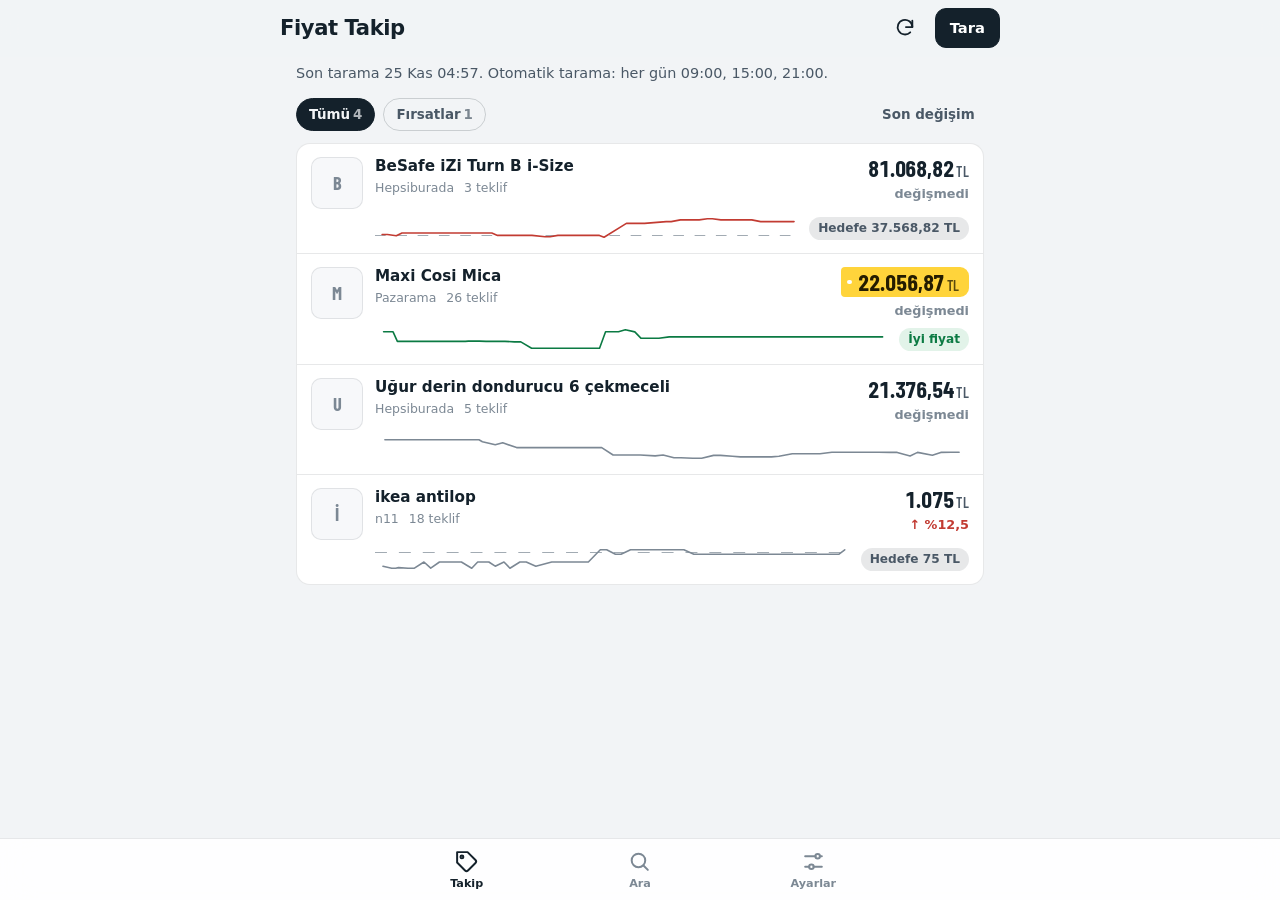
==== docs/index.html @ fa0ab7fb "Fiyat taramasi: 2026-11-25 01:57 UTC [skip ci]" ====
<!DOCTYPE html>
<html lang="tr">
<head>
<meta charset="utf-8">
<meta name="viewport" content="width=device-width, initial-scale=1, viewport-fit=cover">
<title>Fiyat Takip</title>
<meta name="description" content="Türk pazaryerlerinde fiyat arama ve takip">
<meta name="ft-generated" content="1795571874">
<meta name="theme-color" content="#f2f4f6" media="(prefers-color-scheme: light)">
<meta name="theme-color" content="#0e1418" media="(prefers-color-scheme: dark)">
<link rel="manifest" href="manifest.webmanifest">
<meta name="mobile-web-app-capable" content="yes">
<meta name="apple-mobile-web-app-capable" content="yes">
<meta name="apple-mobile-web-app-status-bar-style" content="default">
<meta name="apple-mobile-web-app-title" content="Fiyat Takip">
<link rel="apple-touch-icon" href="icons/apple-touch-icon.png">
<link rel="icon" href="icons/icon-192.png" sizes="192x192" type="image/png">
<link rel="preconnect" href="https://fonts.googleapis.com">
<link rel="preconnect" href="https://fonts.gstatic.com" crossorigin>
<link rel="stylesheet" href="https://fonts.googleapis.com/css2?family=Barlow+Condensed:wght@500;600;700&display=swap">
<link rel="stylesheet" href="app.css?v=9c6729d3e1">
</head>
<body>
<div id="app" class="app" aria-live="polite">
  <noscript><p class="noscript">Bu uygulama JavaScript gerektirir.</p></noscript>
</div>
<script id="ft-data" type="application/json">{"version":2,"generated_at":1795571874,"repo":"kaan2635/fiyat-takip","schedule":"Her gün 09:00, 15:00, 21:00","settings":{"drop_alert_percent":5.0,"default_sites":["trendyol","hepsiburada","amazon","n11","pazarama","teknosa","mediamarkt"]},"sources":[{"id":"trendyol","label":"Trendyol","default":true},{"id":"hepsiburada","label":"Hepsiburada","default":true},{"id":"amazon","label":"Amazon","default":true},{"id":"n11","label":"n11","default":true},{"id":"pazarama","label":"Pazarama","default":true},{"id":"teknosa","label":"Teknosa","default":true},{"id":"mediamarkt","label":"MediaMarkt","default":true}],"products":[{"id":"besafe-izi-turn-b-i-size","name":"BeSafe iZi Turn B i-Size","kind":"search","query":"BeSafe iZi Turn B i-Size","url":"","enabled":true,"mode":"http","target":43500.0,"rules":{"sites":[],"exclude":[],"must_include":[],"min_price":20000.0,"max_price":null,"include_listings":[],"exclude_listings":[]},"added_at":"","status":"ok","note":"3 teklif | BeSafe Besafe Izi Turn B I-Size Oto Koltuğu 0-18 kg Anthracite Mesh","scanned_at":1795571853,"price":81068.82,"price_is_stale":false,"currency":"TRY","in_stock":true,"best":{"site":"hepsiburada.com","url":"https://www.hepsiburada.com/besafe-izi-turn-b-i-size-oto-koltugu-0-18-kg-anthracite-mesh-pm-HBC0000R3KMEB","title":"BeSafe Besafe Izi Turn B I-Size Oto Koltuğu 0-18 kg Anthracite Mesh","key":"hepsiburada:HBC0000R3KMEB"},"image":"https://productimages.hepsiburada.net/s/777/222-222/110003217545128.jpg","stats":{"current":81068.82,"previous":81068.82,"lowest":38647.58,"highest":88698.75,"lowest_at":1794351308,"change_percent":0.0,"points":157,"first_seen":1790109015,"is_lowest_ever":false},"deal":{"level":"high","position":0.848,"low":38647.58,"high":88698.75,"average":50799.37,"vs_average_percent":59.6,"window_days":90},"history":[[1790109015,43500.0],[1790109784,43500.0],[1790113809,43500.0],[1790114370,43500.0],[1790116793,43424.25],[1790154017,43424.25],[1790160956,43424.25],[1790180173,43424.25],[1790197907,43424.25],[1790248501,43424.25],[1790267914,43424.25],[1790284458,43424.25],[1790335218,43424.25],[1790354653,43424.25],[1790370681,43424.25],[1790420196,43424.25],[1790438171,43424.25],[1790455429,43424.25],[1790508831,43424.25],[1790526754,43424.25],[1790542808,43424.25],[1790600826,43424.25],[1790636398,43424.25],[1790684227,43424.25],[1790719088,43424.25],[1790769758,43424.25],[1790782348,43424.25],[1790782405,43424.25],[1790782451,43424.25],[1790782655,43424.25],[1790786706,43424.25],[1790805412,43424.25],[1790858130,43500.0],[1790893499,43500.0],[1790942424,43500.0],[1790972264,45999.0],[1790972611,45999.0],[1790978056,43500.0],[1791025997,43500.0],[1791042625,43500.0],[1791060049,43500.0],[1791114784,45999.0],[1791131565,43500.0],[1791147408,43500.0],[1791208167,43500.0],[1791244148,43500.0],[1791291231,43500.0],[1791325514,43500.0],[1791377275,43500.0],[1791413408,43500.0],[1791464205,43500.0],[1791500451,43500.0],[1791549769,43500.0],[1791565821,43500.0],[1791584508,43500.0],[1791633697,43500.0],[1791666924,43500.0],[1791720873,43500.0],[1791754524,45999.0],[1791815890,45999.0],[1791850452,45999.0],[1791898955,45999.0],[1791930137,45999.0],[1791976863,45999.0],[1791996135,45999.0],[1792012851,45999.0],[1792061924,45999.0],[1792076819,45999.0],[1792081638,45999.0],[1792098037,45999.0],[1792147917,45999.0],[1792167163,45999.0],[1792182940,45999.0],[1792232143,45999.0],[1792249571,45999.0],[1792264849,45999.0],[1792268068,45999.0],[1792319483,45999.0],[1792337381,45999.0],[1792354340,45999.0],[1792412524,45999.0],[1792447457,45999.0],[1792494105,45999.0],[1792513673,45999.0],[1792531199,45999.0],[1792581520,45999.0],[1792601101,45999.0],[1792617623,45999.0],[1792667846,45999.0],[1792687524,45999.0],[1792703783,45999.0],[1792753715,45999.0],[1792773371,45999.0],[1792789504,45999.0],[1792837542,45999.0],[1792855842,45999.0],[1792873322,45999.0],[1792925573,45999.0],[1792942837,45999.0],[1792960104,45999.0],[1793017429,42499.15],[1793053326,49999.0],[1793101384,49999.0],[1793122547,49999.0],[1793138023,49999.0],[1793189721,49999.0],[1793225822,49999.0],[1793276726,49999.0],[1793313007,49999.0],[1793362628,49999.0],[1793397542,49999.0],[1793447313,49999.0],[1793465723,49999.0],[1793480777,49999.0],[1793537247,49999.0],[1793569559,49999.0],[1793631401,49999.0],[1793666323,43424.25],[1793713467,43424.25],[1793746692,43424.25],[1793800392,43424.25],[1793834275,43424.25],[1793887715,43424.25],[1793973046,39999.0],[1794005198,39999.0],[1794054924,43424.25],[1794087072,43424.25],[1794142348,43424.25],[1794174350,43424.25],[1794237948,43424.25],[1794273314,43424.25],[1794320862,43424.25],[1794351308,38647.58],[1794494694,76300.06],[1794525369,76300.06],[1794578527,76300.06],[1794611938,76300.06],[1794749631,81068.75],[1794781996,81068.75],[1794841243,85837.5],[1794879634,85837.5],[1794929806,85837.5],[1794962339,85837.5],[1795014848,88698.75],[1795046241,88698.75],[1795101719,85837.57],[1795134061,85837.57],[1795186738,85837.57],[1795218263,85837.57],[1795270823,85837.57],[1795301448,85837.57],[1795356686,81068.82],[1795389535,81068.82],[1795455183,81068.82],[1795492335,81068.82],[1795539856,81068.82],[1795571853,81068.82]],"offers":[{"site":"hepsiburada.com","title":"BeSafe Besafe Izi Turn B I-Size Oto Koltuğu 0-18 kg Anthracite Mesh","price":81068.82,"url":"https://www.hepsiburada.com/besafe-izi-turn-b-i-size-oto-koltugu-0-18-kg-anthracite-mesh-pm-HBC0000R3KMEB","image":"https://productimages.hepsiburada.net/s/777/222-222/110003217545128.jpg","key":"hepsiburada:HBC0000R3KMEB"},{"site":"hepsiburada.com","title":"BeSafe Besafe Izı Turn B I-Size Oto Koltuğu 0-18 kg Metalic Melange","price":81068.82,"url":"https://www.hepsiburada.com/besafe-izi-turn-b-i-size-oto-koltugu-0-18-kg-metalic-melange-pm-HBC0000R3L9R3","image":"https://productimages.hepsiburada.net/s/777/222-222/110003217584703.jpg","key":"hepsiburada:HBC0000R3L9R3"},{"site":"n11.com","title":"Besafe İzı Turn B I-size Oto Koltuğu 0-18 Kg Metalic Melange","price":88698.75,"url":"https://www.n11.com/urun/besafe-izi-turn-b-i-size-oto-koltugu-0-18-kg-metalic-melange-152652534","image":"https://n11scdn.akamaized.net/a1/640/12/58/83/32/IMG-3443796237776997911.jpg","key":"n11:152652534"}],"rejected":[],"warnings":[],"per_site":{"trendyol":{"ok":true,"found":6,"kept":0},"hepsiburada":{"ok":true,"found":2,"kept":2},"amazon":{"ok":true,"found":5,"kept":0},"n11":{"ok":true,"found":1,"kept":1},"pazarama":{"ok":true,"found":20,"kept":0},"teknosa":{"ok":true,"found":20,"kept":0},"mediamarkt":{"ok":true,"found":12,"kept":0}}},{"id":"maxi-cosi-mica","name":"Maxi Cosi Mica","kind":"search","query":"Maxi Cosi Mica","url":"","enabled":true,"mode":"http","target":null,"rules":{"sites":[],"exclude":[],"must_include":[],"min_price":null,"max_price":null,"include_listings":[],"exclude_listings":["n11:66354387"]},"added_at":"","status":"ok","note":"26 teklif | Maxi-Cosi Mica 360 Pro I-Size SlideTech Kızaklı İsofix'li Dönebilir Yatabilir 0-18 Kg Bebek Oto Koltuğu Authentic Graphite","scanned_at":1795571860,"price":22056.87,"price_is_stale":false,"currency":"TRY","in_stock":true,"best":{"site":"pazarama.com","url":"https://www.pazarama.com/maxi-cosi-mica-360-pro-i-size-slidetech-kizakli-isofixli-donebilir-yatabilir-0-18-kg-bebek-oto-koltugu-authentic-graphite-p-8712930187189","title":"Maxi-Cosi Mica 360 Pro I-Size SlideTech Kızaklı İsofix'li Dönebilir Yatabilir 0-18 Kg Bebek Oto Koltuğu Authentic Graphite","key":"pazarama:8712930187189"},"image":"https://img.pzrmcdn.com/mnresize/452/448/asset/8712930187189/images/maxicosimica360proisizeslidetechkzaklsofixlidnebiliryatabilir018kgbebekotokoltuuauthenticgraphite-1.jpg","stats":{"current":22056.87,"previous":22056.87,"lowest":19999.0,"highest":50302.98,"lowest_at":1793800398,"change_percent":0.0,"points":126,"first_seen":1790972634,"is_lowest_ever":false},"deal":{"level":"good","position":0.068,"low":19999.0,"high":50302.98,"average":24156.4,"vs_average_percent":-8.7,"window_days":90},"history":[[1790972634,27679.2],[1790978061,27679.2],[1791026004,27679.2],[1791042630,27679.2],[1791060054,27679.2],[1791114803,27679.2],[1791131572,27679.2],[1791147413,27679.2],[1791208172,27679.2],[1791244153,27679.2],[1791291236,27679.2],[1791325519,27679.2],[1791377280,27679.2],[1791413412,27679.2],[1791464209,27679.2],[1791500457,27679.2],[1791549775,27679.2],[1791565825,27679.2],[1791584512,27679.2],[1791633701,27679.2],[1791666930,27679.2],[1791720878,27679.2],[1791754530,27679.2],[1791815894,25949.25],[1791850458,25949.25],[1791898960,25949.25],[1791930142,25949.25],[1791976868,25949.25],[1791996140,25949.25],[1792012856,25949.25],[1792061930,25949.25],[1792076832,24719.0],[1792079078,24719.0],[1792081645,24719.0],[1792098042,24719.0],[1792147924,24719.0],[1792167170,24719.0],[1792182947,24719.0],[1792232152,24719.0],[1792249578,24719.0],[1792268075,24719.0],[1792319494,24719.0],[1792337388,24719.0],[1792354347,24719.0],[1792412531,24719.0],[1792447468,24719.0],[1792494116,24719.0],[1792513685,24719.0],[1792531206,24719.0],[1792581527,24719.0],[1792601112,24719.0],[1792617634,24719.0],[1792667858,24719.0],[1792687532,24719.0],[1792703790,24899.0],[1792753721,24899.0],[1792773383,24899.0],[1792789513,25499.0],[1792837554,25499.0],[1792855848,27679.2],[1792873329,27679.2],[1792925581,27679.2],[1792942848,27679.2],[1792960111,50302.98],[1793006216,22990.0],[1793017434,22990.0],[1793053333,22990.0],[1793101391,22990.0],[1793122554,21243.0],[1793138033,21243.0],[1793189727,21243.0],[1793225829,21243.0],[1793276733,21243.0],[1793313014,21243.0],[1793362635,21243.0],[1793397549,21243.0],[1793447322,21243.0],[1793465730,21243.0],[1793480783,21300.0],[1793537259,21300.0],[1793569566,21243.0],[1793631407,21243.0],[1793666334,21243.0],[1793713474,21150.0],[1793746699,21150.0],[1793800398,19999.0],[1793834282,19999.0],[1793887721,19999.0],[1793973053,19999.0],[1794005205,19999.0],[1794054934,19999.0],[1794087080,19999.0],[1794142355,19999.0],[1794174358,22990.0],[1794237955,22990.0],[1794273324,23354.33],[1794320870,22985.0],[1794351319,21835.75],[1794404489,21797.37],[1794442139,21797.37],[1794494705,22056.87],[1794525376,22056.87],[1794578539,22056.87],[1794611944,22056.87],[1794661502,22056.87],[1794693737,22056.87],[1794749639,22056.87],[1794782003,22056.87],[1794841250,22056.87],[1794879641,22056.87],[1794929813,22056.87],[1794962349,22056.87],[1795014854,22056.87],[1795046248,22056.87],[1795101726,22056.87],[1795134068,22056.87],[1795186745,22056.87],[1795218273,22056.87],[1795270835,22056.87],[1795301454,22056.87],[1795356693,22056.87],[1795389542,22056.87],[1795455194,22056.87],[1795492347,22056.87],[1795539862,22056.87],[1795571860,22056.87]],"offers":[{"site":"pazarama.com","title":"Maxi-Cosi Mica 360 Pro I-Size SlideTech Kızaklı İsofix'li Dönebilir Yatabilir 0-18 Kg Bebek Oto Koltuğu Authentic Graphite","price":22056.87,"url":"https://www.pazarama.com/maxi-cosi-mica-360-pro-i-size-slidetech-kizakli-isofixli-donebilir-yatabilir-0-18-kg-bebek-oto-koltugu-authentic-graphite-p-8712930187189","image":"https://img.pzrmcdn.com/mnresize/452/448/asset/8712930187189/images/maxicosimica360proisizeslidetechkzaklsofixlidnebiliryatabilir018kgbebekotokoltuuauthenticgraphite-1.jpg","key":"pazarama:8712930187189"},{"site":"hepsiburada.com","title":"Maxi-Cosi MaxiCosi Mica 360 Pro İSize Dünyanın İlk Kızaklı, Araç Dışına Çıkabilen İsofix'Li 360 Dönebilir Yatabilir 018 Kg Bebek Oto Koltuğu Authentic Graphite","price":23354.33,"url":"https://www.hepsiburada.com/maxicosi-mica-360-pro-isize-dunyanin-ilk-kizakli-arac-disina-cikabilen-isofix-li-360-donebilir-yatabilir-018-kg-bebek-oto-koltugu-authentic-graphite-p-HBCV00005TB8VU","image":"https://productimages.hepsiburada.net/s/777/222-222/110001209426891.jpg","key":"hepsiburada:HBCV00005TB8VU"},{"site":"trendyol.com","title":"MAXİ-COSİ Maxi-cosi Mica 360 Pro I-size Slidetech Kızaklı Isofix'li Dönebilir Yatabilir 0-18 Kg Oto Koltuğu","price":24990.0,"url":"https://www.trendyol.com/maxi-cosi/maxi-cosi-mica-360-pro-i-size-slidetech-kizakli-isofix-li-donebilir-yatabilir-0-18-kg-oto-koltugu-p-808307874?boutiqueId=61&merchantId=109213","image":"https://cdn.dsmcdn.com/mnresize/400/-/ty1731/prod/QC_ENRICHMENT/20250821/12/04c29eb3-c668-30f8-858b-161b4da6c957/1_org_zoom.jpg","key":"trendyol:808307874"},{"site":"trendyol.com","title":"MAXİ-COSİ Maxi-cosi Mica 360 Pro Adac'lı Slidetech Kızaklı Isofix'li Dönebilir 0-18 Kg Oto Koltuğu Black","price":24990.0,"url":"https://www.trendyol.com/maxi-cosi/maxi-cosi-mica-360-pro-adac-li-slidetech-kizakli-isofix-li-donebilir-0-18-kg-oto-koltugu-black-p-811428041?boutiqueId=61&merchantId=109213","image":"https://cdn.dsmcdn.com/mnresize/400/-/ty1763/prod/QC_ENRICHMENT/20250923/11/520a2f11-b945-3113-8e8f-8aaf0a9cec7f/1_org_zoom.jpg","key":"trendyol:811428041"},{"site":"trendyol.com","title":"MAXİ-COSİ Mica Slide Pro i-Size 27 cm Araç Dışına Çıkabilen 360 Dönebilir 0-18 kg Bebek Oto Koltuğu Authentic Black","price":24990.0,"url":"https://www.trendyol.com/maxi-cosi/mica-slide-pro-i-size-27-cm-arac-disina-cikabilen-360-donebilir-0-18-kg-bebek-oto-koltugu-authentic-black-p-1216616536?boutiqueId=61&merchantId=109213","image":"https://cdn.dsmcdn.com/mnresize/400/-/ty1979/prod/QC_PREP/20261015/16/e4829c6c-f622-34fb-9c8e-f387e09ae0a9/1_org_zoom.jpg","key":"trendyol:1216616536"},{"site":"trendyol.com","title":"MAXİ-COSİ Mica Slide Pro i-Size 27 cm Araç Dışına Çıkabilen 360 Dönebilir 0-18 kg Bebek Oto Koltuğu Authentic Truffle","price":24990.0,"url":"https://www.trendyol.com/maxi-cosi/mica-slide-pro-i-size-27-cm-arac-disina-cikabilen-360-donebilir-0-18-kg-bebek-oto-koltugu-authentic-truffle-p-1216597640?boutiqueId=61&merchantId=109213","image":"https://cdn.dsmcdn.com/mnresize/400/-/ty1977/prod/QC_PREP/20261015/16/027b09a5-cccb-3ec3-a817-16ecb1b90efe/1_org_zoom.jpg","key":"trendyol:1216597640"},{"site":"trendyol.com","title":"MAXİ-COSİ Mica Slide Pro i-Size 27 cm Araç Dışına Çıkabilen 360 Dönebilir 0-18 kg Bebek Oto Koltuğu Authentic Green","price":24990.0,"url":"https://www.trendyol.com/maxi-cosi/mica-slide-pro-i-size-27-cm-arac-disina-cikabilen-360-donebilir-0-18-kg-bebek-oto-koltugu-authentic-green-p-1216622965?boutiqueId=61&merchantId=109213","image":"https://cdn.dsmcdn.com/mnresize/400/-/ty1979/prod/QC_PREP/20261015/16/38c247c3-4e02-320d-bfbc-06fb854afcb8/1_org_zoom.jpg","key":"trendyol:1216622965"},{"site":"hepsiburada.com","title":"Maxi-Cosi Mica Slide Pro i-Size 27 cm Araç Dışına Çıkabilen 360 Dönebilir 0-18 kg Bebek Oto Koltuğu Authentic Truffle","price":24990.0,"url":"https://www.hepsiburada.com/maxi-cosi-mica-slide-pro-i-size-27-cm-arac-disina-cikabilen-360-donebilir-0-18-kg-bebek-oto-koltugu-authentic-truffle-p-HBCV0000MVDKY5","image":"https://productimages.hepsiburada.net/s/777/222-222/110002708658078.jpg","key":"hepsiburada:HBCV0000MVDKY5"},{"site":"amazon.com.tr","title":"Maxi-Cosi Mica 360 Pro I-Size SlideTech Kızaklı İsofix'li Dönebilir Yatabilir 0-18 Kg Bebek Oto Koltuğu Authentic","price":24990.0,"url":"https://www.amazon.com.tr/dp/B0CTKMPJXP","image":"https://m.media-amazon.com/images/I/51mEGOt4S+L._AC_UL320_.jpg","key":"amazon:B0CTKMPJXP"},{"site":"n11.com","title":"Maxi Cosi MaxiCosi Mica 360 Pro İSize Dünyanın İlk Kızaklı, Araç Dışına Çıkabilen Adac'Lı İsofix'Li 360 Dönebilir Yatabilir 018 Kg Bebek Oto Koltuğu Authentic Black","price":24990.0,"url":"https://www.n11.com/urun/maxicosi-mica-360-pro-isize-dunyanin-ilk-kizakli-arac-disina-cikabilen-adacli-isofixli-360-donebilir-yatabilir-018-kg-bebek-oto-koltugu-authentic-black-110867382","image":"https://n11scdn.akamaized.net/a1/640/10/81/27/70/IMG-8850500626463178916.jpg","key":"n11:110867382"},{"site":"n11.com","title":"Maxi-cosi Mica Slide Pro İ-size Dünyanın İlk Kızaklı, Araç Dışına Çıkabilen İsofix'li 360 Dönebilir Yatabilir 0-18 Kg Bebek Oto Koltuğu Authentic Black","price":24990.0,"url":"https://www.n11.com/urun/maxi-cosi-mica-slide-pro-i-size-dunyanin-ilk-kizakli-arac-disina-cikabilen-isofixli-360-donebilir-yatabilir-0-18-kg-bebek-oto-koltugu-authentic-black-144578601","image":"https://n11scdn.akamaized.net/a1/640/01/38/89/99/IMG-2550675669460407814.jpg","key":"n11:144578601"},{"site":"n11.com","title":"Maxi-cosi Mica Slide Pro İ-size Dünyanın İlk Kızaklı, Araç Dışına Çıkabilen İsofix'li 360 Dönebilir Yatabilir 0-18 Kg Bebek Oto Koltuğu Authentic Truffle","price":24990.0,"url":"https://www.n11.com/urun/maxi-cosi-mica-slide-pro-i-size-dunyanin-ilk-kizakli-arac-disina-cikabilen-isofixli-360-donebilir-yatabilir-0-18-kg-bebek-oto-koltugu-authentic-truffle-144576412","image":"https://n11scdn.akamaized.net/a1/640/01/39/89/10/IMG-7601441892169188614.jpg","key":"n11:144576412"},{"site":"n11.com","title":"Maxi-cosi Mica Slide Pro İ-size Dünyanın İlk Kızaklı, Araç Dışına Çıkabilen İsofix'li 360 Dönebilir Yatabilir 0-18 Kg Bebek Oto Koltuğu Authentic Green","price":24990.0,"url":"https://www.n11.com/urun/maxi-cosi-mica-slide-pro-i-size-dunyanin-ilk-kizakli-arac-disina-cikabilen-isofixli-360-donebilir-yatabilir-0-18-kg-bebek-oto-koltugu-authentic-green-144585356","image":"https://n11scdn.akamaized.net/a1/640/05/10/52/29/IMG-2286287813444797147.jpg","key":"n11:144585356"},{"site":"pazarama.com","title":"Maxi-Cosi Mica Slide Pro i-Size Dünyanın İlk Kızaklı, Araç Dışına Çıkabilen İsofix'li 360 Dönebilir Yatabilir 0-18 kg Bebek Oto Koltuğu Authentic Black","price":24990.0,"url":"https://www.pazarama.com/maxi-cosi-mica-slide-pro-oto-koltugu-siyah-0-18kg-isofix-8720291001679-p-8720291001679","image":"https://img.pzrmcdn.com/mnresize/452/448/asset/8720291001679/images/maxicosimicaslideproisizednyannlkkzaklaradnakabilensofixli360dnebiliryatabilir018kgbebekotokoltuuauthenticblack-195dce4e3-1f59-42a7-b98d-369371661d3c.png","key":"pazarama:8720291001679"},{"site":"pazarama.com","title":"Maxi-Cosi Mica Slide Pro i-Size Dünyanın İlk Kızaklı, Araç Dışına Çıkabilen İsofix'li 360 Dönebilir Yatabilir 0-18 kg Bebek Oto Koltuğu Authentic Truffle","price":24990.0,"url":"https://www.pazarama.com/maxi-cosi-mica-slide-pro-oto-koltugu-bej-0-18kg-isofix-8720291001686-p-8720291001686","image":"https://img.pzrmcdn.com/mnresize/452/448/asset/8720291001686/images/maxicosimicaslideproisizednyannlkkzaklaradnakabilensofixli360dnebiliryatabilir018kgbebekotokoltuuauthentictruffle-153e7730b-1aba-40d8-b244-0c557f5d392d.png","key":"pazarama:8720291001686"},{"site":"pazarama.com","title":"Maxi-Cosi Mica Slide Pro i-Size Dünyanın İlk Kızaklı, Araç Dışına Çıkabilen İsofix'li 360 Dönebilir Yatabilir 0-18 kg Bebek Oto Koltuğu Authentic Green","price":24990.0,"url":"https://www.pazarama.com/maxi-cosi-mica-slide-pro-oto-koltugu-yesil-0-18kg-isofix-8720291001709-p-8720291001709","image":"https://img.pzrmcdn.com/mnresize/452/448/asset/8720291001709/images/maxicosimicaslideproisizednyannlkkzaklaradnakabilensofixli360dnebiliryatabilir018kgbebekotokoltuuauthenticgreen-1e55b94b2-a50a-4668-820e-3a7729694c6c.png","key":"pazarama:8720291001709"},{"site":"pazarama.com","title":"Maxi-Cosi Mica 360 Pro İ-Size Slidetech Kızaklı İ̇Sofix'Li Dönebilir Yatabilir 0-18 Kg Bebek Oto Koltuğu Authentic Black","price":24990.01,"url":"https://www.pazarama.com/maxi-cosi-mica-360-pro-i-size-slidetech-kizakli-isofixli-donebilir-yatabilir-0-18-kg-bebek-oto-koltugu-authentic-black-p-8712930187172","image":"https://img.pzrmcdn.com/mnresize/452/448/asset/8712930187172/images/maxicosimica360proisizeslidetechkzaklsofixlidnebiliryatabilir018kgbebekotokoltuuauthenticblack-1.jpg","key":"pazarama:8712930187172"},{"site":"hepsiburada.com","title":"Maxi-Cosi Mica 360 Pro 0-18 kg Black - Bebeconfort Gaiafix 15-36 kg Stitch Oto Koltuğu Paketi","price":25990.0,"url":"https://www.hepsiburada.com/maxi-cosi-mica-360-pro-0-18-kg-black-bebeconfort-gaiafix-15-36-kg-stitch-oto-koltugu-paketi-p-HBCV0000NWTF30","image":"https://productimages.hepsiburada.net/s/777/222-222/110002853599596.jpg","key":"hepsiburada:HBCV0000NWTF30"},{"site":"n11.com","title":"Maxi-cosi Mica 360 Pro 0-18 Kg Black - Bebeconfort Gaiafix 15-36 Kg Spiderman Oto Koltuğu Paketi","price":25990.0,"url":"https://www.n11.com/urun/maxi-cosi-mica-360-pro-0-18-kg-black-bebeconfort-gaiafix-15-36-kg-spiderman-oto-koltugu-paketi-147098066","image":"https://n11scdn.akamaized.net/a1/640/07/63/90/11/IMG-1300440284128013128.jpg","key":"n11:147098066"},{"site":"n11.com","title":"Maxi-cosi Mica 360 Pro 0-18 Kg Black - Bebeconfort Gaiafix 15-36 Kg Black Oto Koltuğu Paketi","price":25990.0,"url":"https://www.n11.com/urun/maxi-cosi-mica-360-pro-0-18-kg-black-bebeconfort-gaiafix-15-36-kg-black-oto-koltugu-paketi-147311136","image":"https://n11scdn.akamaized.net/a1/640/01/70/00/05/IMG-4155625863192711511.jpg","key":"n11:147311136"},{"site":"n11.com","title":"Maxi-cosi Mica 360 Pro 0-18 Kg Grap - Bebeconfort Gaiafix 15-36 Kg Grap Oto Koltuğu Paketi","price":25990.0,"url":"https://www.n11.com/urun/maxi-cosi-mica-360-pro-0-18-kg-grap-bebeconfort-gaiafix-15-36-kg-grap-oto-koltugu-paketi-147313415","image":"https://n11scdn.akamaized.net/a1/640/01/98/88/83/IMG-6582041067418695350.jpg","key":"n11:147313415"},{"site":"n11.com","title":"Maxi-cosi Mica 360 Pro 0-18 Kg Black - Bebeconfort Gaiafix 15-36 Kg Stitch Oto Koltuğu Paketi","price":25990.0,"url":"https://www.n11.com/urun/maxi-cosi-mica-360-pro-0-18-kg-black-bebeconfort-gaiafix-15-36-kg-stitch-oto-koltugu-paketi-147088152","image":"https://n11scdn.akamaized.net/a1/640/15/91/60/80/IMG-3188672110038052537.jpg","key":"n11:147088152"},{"site":"pazarama.com","title":"Maxi-Cosi Mica 360 Pro 0-18 kg Grap - Bebeconfort GaiaFix 15-36 kg Grap Oto Koltuğu Paketi","price":25990.0,"url":"https://www.pazarama.com/maxi-cosi-mica-360-pro-bebeconfort-gaiafix-oto-koltugu-gri-8685338915213-p-8685338915213","image":"https://img.pzrmcdn.com/mnresize/452/448/asset/8685338915213/images/maxicosimica360pro018kggrapbebeconfortgaiafix1536kggrapotokoltuupaketi-1dd918815-ae67-412b-b002-93dea572df3b.jpg","key":"pazarama:8685338915213"},{"site":"pazarama.com","title":"Maxi-Cosi Mica 360 Pro 0-18 kg Black - Bebeconfort GaiaFix 15-36 kg Stitch Oto Koltuğu Paketi","price":25990.0,"url":"https://www.pazarama.com/maxi-cosi-mica-360-pro-bebeconfort-gaiafix-oto-koltugu-seti-8685338915169-p-8685338915169","image":"https://img.pzrmcdn.com/mnresize/452/448/asset/8685338915169/images/maxicosimica360pro018kgblackbebeconfortgaiafix1536kgstitchotokoltuupaketi-18b8839a6-c7b9-4258-9cfe-1310bcf99e56.jpg","key":"pazarama:8685338915169"},{"site":"pazarama.com","title":"Maxi-Cosi Mica 360 Pro 0-18 kg Black - Bebeconfort GaiaFix 15-36 kg Black Oto Koltuğu Paketi","price":25990.0,"url":"https://www.pazarama.com/maxi-cosi-mica-360-pro-ve-bebeconfort-gaiafix-oto-koltugu-seti-siyah-8685338915206-p-8685338915206","image":"https://img.pzrmcdn.com/mnresize/452/448/asset/8685338915206/images/maxicosimica360pro018kgblackbebeconfortgaiafix1536kgblackotokoltuupaketi-187f9c633-4588-49b0-a736-83863f68db62.jpg","key":"pazarama:8685338915206"},{"site":"pazarama.com","title":"Maxi-Cosi Mica 360 Pro 0-18 kg Black - Bebeconfort GaiaFix 15-36 kg Spiderman Oto Koltuğu Paketi","price":25990.0,"url":"https://www.pazarama.com/maxi-cosi-mica-360-pro-0-18-kg-black-bebeconfort-gaiafix-15-36-kg-spiderman-oto-koltugu-paketi-p-8685338915183","image":"https://img.pzrmcdn.com/mnresize/452/448/asset/8685338915183/images/maxicosimica360pro018kgblackbebeconfortgaiafix1536kgspidermanotokoltuupaketi-15d3fad33-ca17-44cb-93df-ff3ef9056869.jpg","key":"pazarama:8685338915183"}],"rejected":[{"site":"n11.com","title":"Maxi Cosi MaxiCosi Mica 360 Pro İSize Dünyanın İlk Kızaklı, Araç Dışına Çıkabilen İsofix'Li 360 Dönebilir Yatabilir 018 Kg Bebek Oto Koltuğu Authentic Graphite","price":24990.0,"url":"https://www.n11.com/urun/maxicosi-mica-360-pro-isize-dunyanin-ilk-kizakli-arac-disina-cikabilen-isofixli-360-donebilir-yatabilir-018-kg-bebek-oto-koltugu-authentic-graphite-66354387","currency":"TRY","image":"https://n11scdn.akamaized.net/a1/640/02/11/64/32/IMG-7164332642042844711.jpg","key":"n11:66354387","code":"user","reason":"bu ilani 'bu urun degil' diye isaretledin","near":true},{"site":"trendyol.com","title":"MAXİ-COSİ Ortopedik Yaylı Yatak Tek Kişilik Yatak Çift Kişilik Yatak Ve Bebek Yatakları","price":1362.52,"url":"https://www.trendyol.com/maxi-cosi/ortopedik-yayli-yatak-tek-kisilik-yatak-cift-kisilik-yatak-ve-bebek-yataklari-p-653429481?boutiqueId=61&merchantId=108851","currency":"TRY","image":"https://cdn.dsmcdn.com/mnresize/400/-/ty738/product/media/images/20230221/16/285800335/863929201/1/1_org_zoom.jpg","key":"trendyol:653429481","code":"tokens","reason":"baslik sorguyla ortusmuyor (2/3, eksik: mica)","near":true},{"site":"trendyol.com","title":"MAXİ-COSİ Oyun Parkı Yatağı Beşik Bebek Yatağı Çocuk Yatağı Oyun Alanı Yatağı Park Beşik Yatağı","price":1411.1,"url":"https://www.trendyol.com/maxi-cosi/oyun-parki-yatagi-besik-bebek-yatagi-cocuk-yatagi-oyun-alani-yatagi-park-besik-yatagi-p-1218084709?boutiqueId=61&merchantId=108851","currency":"TRY","image":"https://cdn.dsmcdn.com/mnresize/400/-/ty1981/prod/QC_PREP/20261017/11/f1cc0b60-d5d5-373e-ad37-9d693bf70714/1_org_zoom.jpg","key":"trendyol:1218084709","code":"tokens","reason":"baslik sorguyla ortusmuyor (2/3, eksik: mica)","near":true},{"site":"trendyol.com","title":"MAXİ-COSİ Şeffaf Bebek Arabası Yağmurluğu (Leona2, Soho, Lara2 ile uyumludur)","price":2124.3,"url":"https://www.trendyol.com/maxi-cosi/seffaf-bebek-arabasi-yagmurlugu-leona2-soho-lara2-ile-uyumludur-p-970448245?boutiqueId=61&merchantId=109213","currency":"TRY","image":"https://cdn.dsmcdn.com/mnresize/400/-/ty1722/prod/QC_PREP/20250812/12/dcdba14b-f7d9-3617-b3e9-1c1e303180f0/1_org_zoom.jpg","key":"trendyol:970448245","code":"tokens","reason":"baslik sorguyla ortusmuyor (2/3, eksik: mica)","near":true},{"site":"trendyol.com","title":"MAXİ-COSİ Maxi-Cosi Polar Astarlı Konforlu Ayak Örtüsü Twillic Graphite","price":3990.0,"url":"https://www.trendyol.com/maxi-cosi/maxi-cosi-polar-astarli-konforlu-ayak-ortusu-twillic-graphite-p-870824136?boutiqueId=61&merchantId=109213","currency":"TRY","image":"https://cdn.dsmcdn.com/mnresize/400/-/ty1595/prod/QC/20241030/14/efd503d8-351b-3a06-955f-18904662a3d1/1_org_zoom.jpg","key":"trendyol:870824136","code":"tokens","reason":"baslik sorguyla ortusmuyor (2/3, eksik: mica)","near":true},{"site":"trendyol.com","title":"MAXİ-COSİ Maxi-Cosi Polar Astarlı Konforlu Ayak Örtüsü Twillic Truffle","price":3990.0,"url":"https://www.trendyol.com/maxi-cosi/maxi-cosi-polar-astarli-konforlu-ayak-ortusu-twillic-truffle-p-922370106?boutiqueId=61&merchantId=109213","currency":"TRY","image":"https://cdn.dsmcdn.com/mnresize/400/-/ty1653/prod/QC/20250325/12/598ec0ee-76bc-320a-967d-9c40a4393e05/1_org_zoom.jpg","key":"trendyol:922370106","code":"tokens","reason":"baslik sorguyla ortusmuyor (2/3, eksik: mica)","near":true},{"site":"trendyol.com","title":"MAXİ-COSİ Lara2 Ultra Kompakt Otomatik Katlanan Kabin Boy Bebek Arabası Essential Graphite","price":9990.0,"url":"https://www.trendyol.com/maxi-cosi/lara2-ultra-kompakt-otomatik-katlanan-kabin-boy-bebek-arabasi-essential-graphite-p-299365998?boutiqueId=61&merchantId=109213","currency":"TRY","image":"https://cdn.dsmcdn.com/mnresize/400/-/ty1643/prod/QC/20250225/14/ceee0b20-1730-3e65-8a34-752f3fc52494/1_org_zoom.jpg","key":"trendyol:299365998","code":"tokens","reason":"baslik sorguyla ortusmuyor (2/3, eksik: mica)","near":true},{"site":"trendyol.com","title":"MAXİ-COSİ Dove Pro Cloudsoft Titreşimli Sezgisel Sallanan Ikonik Tasarım Ev Tipi Ana Kucağı Elegance Beige","price":9990.0,"url":"https://www.trendyol.com/maxi-cosi/dove-pro-cloudsoft-titresimli-sezgisel-sallanan-ikonik-tasarim-ev-tipi-ana-kucagi-elegance-beige-p-929719048?boutiqueId=61&merchantId=109213","currency":"TRY","image":"https://cdn.dsmcdn.com/mnresize/400/-/ty1669/prod/QC/20250424/17/3023a1b5-4fc7-3895-9b0e-7f2da9d43456/1_org_zoom.jpg","key":"trendyol:929719048","code":"tokens","reason":"baslik sorguyla ortusmuyor (2/3, eksik: mica)","near":true},{"site":"trendyol.com","title":"MAXİ-COSİ Maxi-cosi Lara2 Ultra Kompakt Otomatik Katlanan Kabin Boy Seyahat Sistem Olabilen Bebek Arabası Esse","price":9990.0,"url":"https://www.trendyol.com/maxi-cosi/maxi-cosi-lara2-ultra-kompakt-otomatik-katlanan-kabin-boy-seyahat-sistem-olabilen-bebek-arabasi-esse-p-292890141?boutiqueId=61&merchantId=109213","currency":"TRY","image":"https://cdn.dsmcdn.com/mnresize/400/-/ty1661/prod/QC/20250409/17/8ef889d0-8539-34c0-b740-58f1bb3f872c/1_org_zoom.jpg","key":"trendyol:292890141","code":"tokens","reason":"baslik sorguyla ortusmuyor (2/3, eksik: mica)","near":true},{"site":"amazon.com.tr","title":"Maxi-Cosi CabrioFix i-Size ADAC'lı Bebek Oto Koltuğu ve Ana Kucağı, Essential Black, 0-13 kg","price":9990.0,"url":"https://www.amazon.com.tr/dp/B09LVM4ZF5","currency":"TRY","image":"https://m.media-amazon.com/images/I/51bDztQ19UL._AC_UL320_.jpg","key":"amazon:B09LVM4ZF5","code":"tokens","reason":"baslik sorguyla ortusmuyor (2/3, eksik: mica)","near":true},{"site":"amazon.com.tr","title":"Maxi-Cosi CabrioFix i-Size ADAC'lı Bebek Oto Koltuğu ve Ana Kucağı, Essential Graph, 0-13 kg","price":9990.0,"url":"https://www.amazon.com.tr/dp/B09LVKQMBQ","currency":"TRY","image":"https://m.media-amazon.com/images/I/716bchart+L._AC_UL320_.jpg","key":"amazon:B09LVKQMBQ","code":"tokens","reason":"baslik sorguyla ortusmuyor (2/3, eksik: mica)","near":true},{"site":"trendyol.com","title":"MAXİ-COSİ Maxi-cosi Eva Otomatik Katlanan Kompakt Bebek Arabası Essesntial Black Champagne","price":11290.0,"url":"https://www.trendyol.com/maxi-cosi/maxi-cosi-eva-otomatik-katlanan-kompakt-bebek-arabasi-essesntial-black-champagne-p-841530158?boutiqueId=61&merchantId=109213","currency":"TRY","image":"https://cdn.dsmcdn.com/mnresize/400/-/ty1587/prod/QC/20241018/14/fd6c1cd1-340e-3870-a6e8-f4b125d0e1d1/1_org_zoom.jpg","key":"trendyol:841530158","code":"tokens","reason":"baslik sorguyla ortusmuyor (2/3, eksik: mica)","near":true},{"site":"amazon.com.tr","title":"Maxi-Cosi Maxi Cosi Eva Otomatik Katlanan Kompakt Bebek Arabası Essential Black Champagne","price":11290.0,"url":"https://www.amazon.com.tr/dp/B09SNQLZ2D","currency":"TRY","image":"https://m.media-amazon.com/images/I/51KcA+6ZMNL._AC_UL320_.jpg","key":"amazon:B09SNQLZ2D","code":"tokens","reason":"baslik sorguyla ortusmuyor (2/3, eksik: mica)","near":true},{"site":"amazon.com.tr","title":"Maxi-Cosi RodiFix Pro I-Size İsofix'li 15-36 Kg Çocuk Oto Koltuğu Authentic Black","price":11768.0,"url":"https://www.amazon.com.tr/dp/B0C8ZND5M9","currency":"TRY","image":"https://m.media-amazon.com/images/I/61-eFI3EAcL._AC_UL320_.jpg","key":"amazon:B0C8ZND5M9","code":"tokens","reason":"baslik sorguyla ortusmuyor (2/3, eksik: mica)","near":true},{"site":"amazon.com.tr","title":"Maxi-Cosi Maxi Cosi RodiFix Pro I-Size İsofix'li 15-36 Kg Çocuk Oto Koltuğu Authentic Green","price":11990.0,"url":"https://www.amazon.com.tr/dp/B0CN1H7M4B","currency":"TRY","image":"https://m.media-amazon.com/images/I/51R1MCfoViL._AC_UL320_.jpg","key":"amazon:B0CN1H7M4B","code":"tokens","reason":"baslik sorguyla ortusmuyor (2/3, eksik: mica)","near":true},{"site":"amazon.com.tr","title":"Maxi-Cosi RodiFix Pro² i-Size çocuk koltuğu, 100 – 150 cm, 3,5 – 12 yaş, ISOFIX çocuk oto koltuğu, 3 yatma pozisyonu, ClimaFlow, ayarlanabilir yükseklik/genişlik, G-CELL Side Impact Protection,","price":11990.0,"url":"https://www.amazon.com.tr/dp/B0DNKGVGZF","currency":"TRY","image":"https://m.media-amazon.com/images/I/51qIofsuakL._AC_UL320_.jpg","key":"amazon:B0DNKGVGZF","code":"tokens","reason":"baslik sorguyla ortusmuyor (2/3, eksik: mica)","near":true},{"site":"trendyol.com","title":"MAXİ-COSİ Kore Pro Işık Sensörlü Adac'lı Isofixli I-size 15-36 Kg Çocuk Oto Koltuğu Authentic Grey","price":12390.0,"url":"https://www.trendyol.com/maxi-cosi/kore-pro-isik-sensorlu-adac-li-isofixli-i-size-15-36-kg-cocuk-oto-koltugu-authentic-grey-p-286445554?boutiqueId=61&merchantId=109213","currency":"TRY","image":"https://cdn.dsmcdn.com/mnresize/400/-/ty1154/product/media/images/prod/SPM/PIM/20240131/15/9e51b126-5edf-3c31-bf78-62a254ec2f82/1_org_zoom.jpg","key":"trendyol:286445554","code":"tokens","reason":"baslik sorguyla ortusmuyor (2/3, eksik: mica)","near":true},{"site":"amazon.com.tr","title":"Maxi-Cosi Kore Pro ADAC'lı Isofixli Çocuk Oto Koltuğu, Authentic Graphite, 15-36 kg","price":12390.0,"url":"https://www.amazon.com.tr/dp/B0816D3P5H","currency":"TRY","image":"https://m.media-amazon.com/images/I/71YGybKHxLL._AC_UL320_.jpg","key":"amazon:B0816D3P5H","code":"tokens","reason":"baslik sorguyla ortusmuyor (2/3, eksik: mica)","near":true},{"site":"amazon.com.tr","title":"Maxi-Cosi Kore Pro ADAC'lı Isofixli Çocuk Oto Koltuğu, Authentic Grey, 15-36 kg","price":12390.0,"url":"https://www.amazon.com.tr/dp/B0816DCXV9","currency":"TRY","image":"https://m.media-amazon.com/images/I/81Cp2-QoBXL._AC_UL320_.jpg","key":"amazon:B0816DCXV9","code":"tokens","reason":"baslik sorguyla ortusmuyor (2/3, eksik: mica)","near":true},{"site":"trendyol.com","title":"MAXİ-COSİ Maxi-Cosi Sense Yatış Pozisyonu Ayarlanabilir Ekstra Geniş 0-9 kg Portbebe Twillic Truffle","price":12990.0,"url":"https://www.trendyol.com/maxi-cosi/maxi-cosi-sense-yatis-pozisyonu-ayarlanabilir-ekstra-genis-0-9-kg-portbebe-twillic-truffle-p-926166293?boutiqueId=61&merchantId=109213","currency":"TRY","image":"https://cdn.dsmcdn.com/mnresize/400/-/ty1761/prod/QC_ENRICHMENT/20250923/11/bc888e1e-e7a1-36f2-8c5a-541f6b2b90b3/1_org_zoom.jpg","key":"trendyol:926166293","code":"tokens","reason":"baslik sorguyla ortusmuyor (2/3, eksik: mica)","near":true},{"site":"amazon.com.tr","title":"Maxi-Cosi Minla Plus 6'sı Bir Arada Ahşap Görünümlü 4 Tekerlekli Mama Sandalyesi Elegance Graphite","price":12990.0,"url":"https://www.amazon.com.tr/dp/B0DN9S2QGK","currency":"TRY","image":"https://m.media-amazon.com/images/I/51bXKsADYnL._AC_UL320_.jpg","key":"amazon:B0DN9S2QGK","code":"tokens","reason":"baslik sorguyla ortusmuyor (2/3, eksik: mica)","near":true},{"site":"trendyol.com","title":"MAXİ-COSİ Maxi-Cosi Nomad XL Plus Katlanabilir İsofix'li 9-36 Kg Oto Koltuğu Authentic Black","price":13590.0,"url":"https://www.trendyol.com/maxi-cosi/maxi-cosi-nomad-xl-plus-katlanabilir-isofix-li-9-36-kg-oto-koltugu-authentic-black-p-955391789?boutiqueId=61&merchantId=109213","currency":"TRY","image":"https://cdn.dsmcdn.com/mnresize/400/-/ty1709/prod/QC_PREP/20250711/11/ad90bba6-4ce8-33fb-8ced-4bfad4d6dff5/1_org_zoom.jpg","key":"trendyol:955391789","code":"tokens","reason":"baslik sorguyla ortusmuyor (2/3, eksik: mica)","near":true},{"site":"trendyol.com","title":"MAXİ-COSİ Coral SlidePro Tam Yatabilen Modüler 0-13 Kg Ana Kucağı ve Oto Koltuğu Sapphire Sand","price":15490.0,"url":"https://www.trendyol.com/maxi-cosi/coral-slidepro-tam-yatabilen-moduler-0-13-kg-ana-kucagi-ve-oto-koltugu-sapphire-sand-p-1152359033?boutiqueId=61&merchantId=109213","currency":"TRY","image":"https://cdn.dsmcdn.com/mnresize/400/-/ty1942/prod/QC_PREP/20260603/13/338b6a8b-baee-3a2d-80c1-55547d9308a5/1_org_zoom.jpg","key":"trendyol:1152359033","code":"tokens","reason":"baslik sorguyla ortusmuyor (2/3, eksik: mica)","near":true},{"site":"amazon.com.tr","title":"Maxi-Cosi Spinel 360 S i-Size Dönebilen Yatabilen Isofix'li 0-36 kg Oto Koltuğu Authentic Graphite","price":17976.87,"url":"https://www.amazon.com.tr/dp/B0DJRFTM5M","currency":"TRY","image":"https://m.media-amazon.com/images/I/51UIT0QmV-L._AC_UL320_.jpg","key":"amazon:B0DJRFTM5M","code":"tokens","reason":"baslik sorguyla ortusmuyor (2/3, eksik: mica)","near":true},{"site":"amazon.com.tr","title":"Maxi-Cosi Maxi Cosi Spinel 360 S i-Size Dönebilen Yatabilen Isofix'li 0-36 kg Oto Koltuğu Authentic Black","price":17976.87,"url":"https://www.amazon.com.tr/dp/B0DJRG537Q","currency":"TRY","image":"https://m.media-amazon.com/images/I/41xb0hFZ8hL._AC_UL320_.jpg","key":"amazon:B0DJRG537Q","code":"tokens","reason":"baslik sorguyla ortusmuyor (2/3, eksik: mica)","near":true}],"warnings":["Bulunan ürünlerin adında sorguda olmayan \"pro\" geçiyor; farklı bir model olabilir. Doğru ürün olduğunu kontrol et."],"per_site":{"trendyol":{"ok":true,"found":36,"kept":5},"hepsiburada":{"ok":true,"found":3,"kept":3},"amazon":{"ok":true,"found":26,"kept":1},"n11":{"ok":true,"found":9,"kept":8},"pazarama":{"ok":true,"found":9,"kept":9},"teknosa":{"ok":true,"found":28,"kept":0},"mediamarkt":{"ok":true,"found":12,"kept":0}}},{"id":"ikea-antilop","name":"ikea antilop","kind":"search","query":"ikea antilop","url":"","enabled":true,"mode":"http","target":1000.0,"rules":{"sites":[],"exclude":[],"must_include":[],"min_price":null,"max_price":null,"include_listings":[],"exclude_listings":["n11:140821695","pazarama:2569658857","hepsiburada:HBC00003HZXNR","trendyol:1174933439","hepsiburada:HBC00003P0AW6","hepsiburada:HB000007RFQQ","amazon:B0GV89Z922","amazon:B0GV8FZY6T","amazon:B0GV7XLSKL","amazon:B00GMM4ELG","hepsiburada:HBC0000AL34RD","hepsiburada:HBC0000A71M9O","hepsiburada:HBC000048ADQT","amazon:B0GV8G11H7","hepsiburada:HBC00008YYPWC","hepsiburada:HBC00008YZ28A","hepsiburada:HBC0000DC3SSC","hepsiburada:HBC00003HZYTH","amazon:B0H6MDWWVV","trendyol:866271423","hepsiburada:HBC0000A8XKEH","amazon:B0GZ4F9DYH"]},"added_at":"2026-10-17T19:21:37+00:00","status":"ok","note":"18 teklif | Ikea Antılop Destek Minderi Kılıfı, Çok Renkli","scanned_at":1795571867,"price":1075.0,"price_is_stale":false,"currency":"TRY","in_stock":true,"best":{"site":"n11.com","url":"https://www.n11.com/urun/ikea-antilop-destek-minderi-kilifi-cok-renkli-146922549","title":"Ikea Antılop Destek Minderi Kılıfı, Çok Renkli","key":"n11:146922549"},"image":"https://n11scdn.akamaized.net/a1/640/14/21/55/40/IMG-2269039127682916701.jpg","stats":{"current":1075.0,"previous":955.37,"lowest":585.0,"highest":1695.0,"lowest_at":1792667868,"change_percent":12.52,"points":86,"first_seen":1792264906,"is_lowest_ever":false},"deal":{"level":"normal","position":0.441,"low":585.0,"high":1695.0,"average":916.82,"vs_average_percent":17.3,"window_days":90},"history":[[1792264906,1410.0],[1792268082,1410.0],[1792319500,1409.0],[1792337395,1400.0],[1792354354,1409.0],[1792412538,1410.0],[1792447474,1409.0],[1792494128,1444.15],[1792513694,1444.15],[1792531213,1400.0],[1792581534,1460.0],[1792601123,1695.0],[1792617646,799.0],[1792667868,585.0],[1792687543,699.0],[1792703797,1075.0],[1792753728,749.0],[1792773389,749.0],[1792789523,749.0],[1792837559,749.0],[1792855855,749.0],[1792873335,749.0],[1792925588,749.0],[1792942853,585.0],[1792960119,699.0],[1793017441,636.65],[1793053340,636.65],[1793101398,585.0],[1793122561,585.0],[1793138045,599.0],[1793189734,585.0],[1793225835,585.0],[1793276740,749.0],[1793313021,585.0],[1793362642,749.0],[1793397555,749.0],[1793447333,749.0],[1793465737,749.0],[1793480790,749.0],[1793537264,585.0],[1793569573,749.0],[1793631413,749.0],[1793666339,636.65],[1793713481,749.0],[1793746706,585.0],[1793800405,749.0],[1793834288,749.0],[1793887728,636.65],[1793973061,749.0],[1794005212,749.0],[1794054945,749.0],[1794087086,749.0],[1794142362,749.0],[1794174364,749.0],[1794237962,1075.0],[1794273336,1075.0],[1794320876,955.27],[1794351324,955.27],[1794404500,1075.0],[1794442147,1075.0],[1794494716,1075.0],[1794525382,1075.0],[1794578545,1075.0],[1794611951,1075.0],[1794661509,1075.0],[1794693742,1075.0],[1794749644,955.37],[1794782010,955.37],[1794841257,955.37],[1794879648,955.37],[1794929819,955.37],[1794962355,955.37],[1795014864,955.37],[1795046255,955.37],[1795101733,955.37],[1795134075,955.37],[1795186752,955.37],[1795218284,955.37],[1795270846,955.37],[1795301461,955.37],[1795356700,955.37],[1795389549,955.37],[1795455200,955.37],[1795492358,955.37],[1795539868,955.37],[1795571867,1075.0]],"offers":[{"site":"n11.com","title":"Ikea Antılop Destek Minderi Kılıfı, Çok Renkli","price":1075.0,"url":"https://www.n11.com/urun/ikea-antilop-destek-minderi-kilifi-cok-renkli-146922549","image":"https://n11scdn.akamaized.net/a1/640/14/21/55/40/IMG-2269039127682916701.jpg","key":"n11:146922549"},{"site":"n11.com","title":"Ikea Antılop Destek Minderi Kılıfı, Sarı-beyaz","price":1082.57,"url":"https://www.n11.com/urun/ikea-antilop-destek-minderi-kilifi-sari-beyaz-146913819","image":"https://n11scdn.akamaized.net/a1/640/13/78/48/50/IMG-5220919055427935527.jpg","key":"n11:146913819"},{"site":"n11.com","title":"Ikea Antılop Destek Minderi Kılıfı, Mavi-beyaz","price":1110.45,"url":"https://www.n11.com/urun/ikea-antilop-destek-minderi-kilifi-mavi-beyaz-146903507","image":"https://n11scdn.akamaized.net/a1/640/14/78/08/22/IMG-8208462317681845231.jpg","key":"n11:146903507"},{"site":"trendyol.com","title":"IKEA Antilop Mama Sandalyesi Emniyet Kemerli Tepsi Dahil Değildir","price":1389.0,"url":"https://www.trendyol.com/ikea/antilop-mama-sandalyesi-emniyet-kemerli-tepsi-dahil-degildir-p-34236339?boutiqueId=61&merchantId=1234034","image":"https://cdn.dsmcdn.com/mnresize/400/-/ty1444/product/media/images/prod/QC/20240727/13/cebcbb19-ee90-3e63-8633-531a9fb98796/1_org_zoom.jpg","key":"trendyol:34236339"},{"site":"hepsiburada.com","title":"IKEA Antılop Mama Sandalyesi Beyaz 90 cm","price":1435.0,"url":"https://www.hepsiburada.com/antilop-mama-sandalyesi-beyaz-90-cm-pm-HBC0000ARG8X7","image":"https://productimages.hepsiburada.net/s/777/222-222/110001280349035.jpg","key":"hepsiburada:HBC0000ARG8X7"},{"site":"hepsiburada.com","title":"IKEA Elite Antılop Mama Sandalyesi (Tepsisiz Model) 1 Adet","price":1490.0,"url":"https://www.hepsiburada.com/ikea-elite-antilop-mama-sandalyesi-tepsisiz-model-1-adet-pm-HBC00008YYSFK","image":"https://productimages.hepsiburada.net/s/777/222-222/110001054924913.jpg","key":"hepsiburada:HBC00008YYSFK"},{"site":"trendyol.com","title":"IKEA Antılop Tepsili Mama Sandalyesi","price":1523.0,"url":"https://www.trendyol.com/ikea/antilop-tepsili-mama-sandalyesi-p-216960231?boutiqueId=61&merchantId=668259","image":"https://cdn.dsmcdn.com/mnresize/400/-/ty1601/prod/QC/20241112/00/925496f6-2bc0-3576-b306-4056984d1222/1_org_zoom.jpg","key":"trendyol:216960231"},{"site":"n11.com","title":"Ikea Antilop Destek Minderi Kılıfı, Mavi-beyaz","price":1525.24,"url":"https://www.n11.com/urun/antilop-destek-minderi-kilifi-mavi-beyaz-152598088","image":"https://n11scdn.akamaized.net/a1/640/03/55/29/98/IMG-3571932867871016870.jpg","key":"n11:152598088"},{"site":"n11.com","title":"Ikea Antilop Destek Minderi Kılıfı, Çok Renkli","price":1525.24,"url":"https://www.n11.com/urun/antilop-destek-minderi-kilifi-cok-renkli-152607284","image":"https://n11scdn.akamaized.net/a1/640/14/23/56/93/IMG-4426986193774255180.jpg","key":"n11:152607284"},{"site":"hepsiburada.com","title":"IKEA  Beyaz Antilop Tepsili Mama Sandalyesi 0 - 3 Yaş İçin Kemerli ve Portatif Tasarım","price":1540.0,"url":"https://www.hepsiburada.com/ikea-unisex-beyaz-antilop-tepsili-mama-sandalyesi-pm-HBC00005L52NQ","image":"https://productimages.hepsiburada.net/s/530/222-222/110000588049682.jpg","key":"hepsiburada:HBC00005L52NQ"},{"site":"trendyol.com","title":"IKEA Antilop Mama Sandalyesi Tepsili","price":1553.0,"url":"https://www.trendyol.com/ikea/antilop-mama-sandalyesi-tepsili-p-32510146?boutiqueId=61&merchantId=668259","image":"https://cdn.dsmcdn.com/mnresize/400/-/ty1844/prod/QC_ENRICHMENT/20260323/20/73d05c58-4c7c-3ce6-81b5-822d20ca63ed/1_org_zoom.jpg","key":"trendyol:32510146"},{"site":"hepsiburada.com","title":"IKEA Antilop Beyaz Tepsili Kemerli Mama Sandalyesi 0 - 4 Yaş İçin Portatif Kullanım","price":1576.75,"url":"https://www.hepsiburada.com/ikea-antilop-siyah-tepsili-kemerli-mama-sandalyesi-0-4-yas-icin-portatif-kullanim-pm-HB000007RFQG","image":"https://productimages.hepsiburada.net/s/777/222-222/110001361871627.jpg","key":"hepsiburada:HB000007RFQG"},{"site":"hepsiburada.com","title":"IKEA Elite Unisex Beyaz Antilop Tepsili Mama Sandalyesi 1 Adet","price":1598.0,"url":"https://www.hepsiburada.com/ikea-elite-unisex-beyaz-antilop-tepsili-mama-sandalyesi-1-adet-pm-HBC00008YYQGE","image":"https://productimages.hepsiburada.net/s/777/222-222/110001054921140.jpg","key":"hepsiburada:HBC00008YYQGE"},{"site":"trendyol.com","title":"IKEA Unisex Beyaz Antilop Tepsili Mama Sandalyesi DRK29067293, one size","price":1599.0,"url":"https://www.trendyol.com/ikea/unisex-beyaz-antilop-tepsili-mama-sandalyesi-drk29067293-one-size-p-1175570723?boutiqueId=61&merchantId=1288467","image":"https://cdn.dsmcdn.com/mnresize/400/-/ty1940/prod/QC_PREP/20260724/17/267831aa-966b-39d1-a742-187c6e72472b/1_org_zoom.jpg","key":"trendyol:1175570723"},{"site":"trendyol.com","title":"IKEA Premium Ürün Kaliteli Dayanıklı Taşınabilir Kolay Kurulum 90 Cm Tepsili Mama Sandalyesi ANTILOP","price":1640.0,"url":"https://www.trendyol.com/ikea/premium-urun-kaliteli-dayanikli-tasinabilir-kolay-kurulum-90-cm-tepsili-mama-sandalyesi-antilop-p-898225840?boutiqueId=61&merchantId=668259","image":"https://cdn.dsmcdn.com/mnresize/400/-/ty1631/prod/QC/20250130/12/e9962148-2b2f-3051-bc95-a42bd9c3409d/1_org_zoom.jpg","key":"trendyol:898225840"},{"site":"trendyol.com","title":"IKEA Unisex Mavi Antilop Tepsili Mama Sandalyesi","price":1834.0,"url":"https://www.trendyol.com/ikea/unisex-mavi-antilop-tepsili-mama-sandalyesi-p-1055996070?boutiqueId=61&merchantId=668259","image":"https://cdn.dsmcdn.com/mnresize/400/-/ty1792/prod/QC_PREP/20251124/13/a99fe407-ed44-32fd-b5f1-b5eaf276c838/1_org_zoom.jpg","key":"trendyol:1055996070"},{"site":"hepsiburada.com","title":"IKEA Elite Unisex Beyaz Antilop Tepsili Mama Sandalyesi 1 Adet","price":1959.99,"url":"https://www.hepsiburada.com/ikea-elite-unisex-beyaz-antilop-tepsili-mama-sandalyesi-1-adet-pm-HBC00008YYPA9","image":"https://productimages.hepsiburada.net/s/777/222-222/110001054919057.jpg","key":"hepsiburada:HBC00008YYPA9"},{"site":"trendyol.com","title":"IKEA Antılop Tepsili Mama Sandalyesi Ve Destekleyici Minderi","price":2450.25,"url":"https://www.trendyol.com/ikea/antilop-tepsili-mama-sandalyesi-ve-destekleyici-minderi-p-472501796?boutiqueId=61&merchantId=997706","image":"https://cdn.dsmcdn.com/mnresize/400/-/ty1551/product/media/images/ty1547/prod/QC/20240915/19/a7674128-12d4-317c-8c91-68b8589d0880/1_org_zoom.jpg","key":"trendyol:472501796"}],"rejected":[{"site":"hepsiburada.com","title":"IKEA Antilop Mama Sandalyesi Tepsisi Yükseltilmiş Kenarlarla Beyaz Renkli Kolay Temizlenebilir","price":467.5,"url":"https://www.hepsiburada.com/ikea-antilop-mama-sandalyesi-tepsisi-yukseltilmis-kenarlarla-beyaz-renkli-kolay-temizlenebilir-pm-HB000007RFQQ","currency":"TRY","image":"https://productimages.hepsiburada.net/s/6/222-222/9715963920434.jpg","key":"hepsiburada:HB000007RFQQ","code":"user","reason":"bu ilani 'bu urun degil' diye isaretledin","near":true},{"site":"hepsiburada.com","title":"IKEA Antilop Mama Sandalyesi Tepsisi Beyaz, 42X42 cm","price":471.75,"url":"https://www.hepsiburada.com/ikea-antilop-mama-sandalyesi-tepsisi-beyaz-42x42-cm-pm-HBC00003HZXNR","currency":"TRY","image":"https://productimages.hepsiburada.net/s/338/222-222/110000343887603.jpg","key":"hepsiburada:HBC00003HZXNR","code":"user","reason":"bu ilani 'bu urun degil' diye isaretledin","near":true},{"site":"hepsiburada.com","title":"IKEA Antilop Mama Sandalyesi Beyaz Tepsi 42x42 cm Kolay Temizlenebilir 0-4 Yaş İçin","price":479.0,"url":"https://www.hepsiburada.com/ikea-antilop-mama-sandalyesi-beyaz-tepsi-42x42-cm-kolay-temizlenebilir-0-4-yas-icin-pm-HBC00003P0AW6","currency":"TRY","image":"https://productimages.hepsiburada.net/s/354/222-222/110000363180985.jpg","key":"hepsiburada:HBC00003P0AW6","code":"user","reason":"bu ilani 'bu urun degil' diye isaretledin","near":true},{"site":"hepsiburada.com","title":"IKEA Antilop Mama Sandalyesi Ayağı Alpha Good","price":570.0,"url":"https://www.hepsiburada.com/antilop-mama-sandalyesi-ayagi-alpha-good-pm-HBC0000A71M9O","currency":"TRY","image":"https://productimages.hepsiburada.net/s/777/222-222/110001216493754.jpg","key":"hepsiburada:HBC0000A71M9O","code":"user","reason":"bu ilani 'bu urun degil' diye isaretledin","near":true},{"site":"amazon.com.tr","title":"Pamuklu Mama Sandalyesi Minderi, Mavi Yıldızlı, İkea Antilop ve Pilsan Uyumlu","price":585.0,"url":"https://www.amazon.com.tr/dp/B0GV89Z922","currency":"TRY","image":"https://m.media-amazon.com/images/I/61BWzoNj++L._AC_UL320_.jpg","key":"amazon:B0GV89Z922","code":"user","reason":"bu ilani 'bu urun degil' diye isaretledin","near":true},{"site":"amazon.com.tr","title":"Pamuklu Mama Sandalyesi Minderi, Yeşil Kaktüs Lama, İkea Antilop ve Pilsan Uyumlu","price":585.0,"url":"https://www.amazon.com.tr/dp/B0GV8FZY6T","currency":"TRY","image":"https://m.media-amazon.com/images/I/61Krrhw-F6L._AC_UL320_.jpg","key":"amazon:B0GV8FZY6T","code":"user","reason":"bu ilani 'bu urun degil' diye isaretledin","near":true},{"site":"amazon.com.tr","title":"Pamuklu Mama Sandalyesi Minderi, Mavi Şirin Ayıcıklar Desenli, Lila Arka Yüz, İkea Antilop ve Pilsan Uyumlu","price":585.0,"url":"https://www.amazon.com.tr/dp/B0GV7XLSKL","currency":"TRY","image":"https://m.media-amazon.com/images/I/71f9OPw8B7L._AC_UL320_.jpg","key":"amazon:B0GV7XLSKL","code":"user","reason":"bu ilani 'bu urun degil' diye isaretledin","near":true},{"site":"hepsiburada.com","title":"IKEA Antılop Beyaz Mama Sandalyesi Ayağı Ergonomik Tasarım İle Kolay Temizlenebilir","price":638.0,"url":"https://www.hepsiburada.com/antilop-mama-sandalyesi-ayagi-beyaz-pm-HBC0000AL34RD","currency":"TRY","image":"https://productimages.hepsiburada.net/s/777/222-222/110001260399806.jpg","key":"hepsiburada:HBC0000AL34RD","code":"user","reason":"bu ilani 'bu urun degil' diye isaretledin","near":true},{"site":"hepsiburada.com","title":"IKEA Antilop Mama Sandalyesi Renkli 0-4 Yaş İçin Portatif 4 Adet Ayak Seti","price":675.75,"url":"https://www.hepsiburada.com/ikea-antilop-mama-sandalyesi-renkli-0-4-yas-icin-portatif-4-adet-ayak-seti-pm-HBC000048ADQT","currency":"TRY","image":"https://productimages.hepsiburada.net/s/397/222-222/110000422536025.jpg","key":"hepsiburada:HBC000048ADQT","code":"user","reason":"bu ilani 'bu urun degil' diye isaretledin","near":true},{"site":"hepsiburada.com","title":"IKEA Elite Antılop Destek Minderi Kılıfı Sarı-Beyaz 40573695 1 Adet","price":735.0,"url":"https://www.hepsiburada.com/ikea-elite-antilop-destek-minderi-kilifi-sari-beyaz-40573695-1-adet-pm-HBC00008YZ28A","currency":"TRY","image":"https://productimages.hepsiburada.net/s/777/222-222/110001054949123.jpg","key":"hepsiburada:HBC00008YZ28A","code":"user","reason":"bu ilani 'bu urun degil' diye isaretledin","near":true},{"site":"hepsiburada.com","title":"IKEA Elite Çok Renkli Antılop Destek Minderi Kılıfı 1 Adet 0-6 Yaş İçin Geometrik Desenli","price":744.8,"url":"https://www.hepsiburada.com/ikea-elite-antilop-destek-minderi-kilifi-cok-renkli-1-adet-pm-HBC00008YYPWC","currency":"TRY","image":"https://productimages.hepsiburada.net/s/777/222-222/110001054919482.jpg","key":"hepsiburada:HBC00008YYPWC","code":"user","reason":"bu ilani 'bu urun degil' diye isaretledin","near":true},{"site":"amazon.com.tr","title":"İkea Antilop Mama Sandalyesi İçin Destek Minderi, Çift Taraflı, Doğa Yeşilli","price":750.0,"url":"https://www.amazon.com.tr/dp/B0GV8G11H7","currency":"TRY","image":"https://m.media-amazon.com/images/I/61JptXshhKL._AC_UL320_.jpg","key":"amazon:B0GV8G11H7","code":"user","reason":"bu ilani 'bu urun degil' diye isaretledin","near":true},{"site":"hepsiburada.com","title":"IKEA Antılop Mavi-Beyaz Destek Minderi Kılıfı","price":779.1,"url":"https://www.hepsiburada.com/antilop-mavi-beyaz-destek-minderi-kilifi-pm-HBC0000DC3SSC","currency":"TRY","image":"https://productimages.hepsiburada.net/s/777/222-222/110001574958315.jpg","key":"hepsiburada:HBC0000DC3SSC","code":"user","reason":"bu ilani 'bu urun degil' diye isaretledin","near":true},{"site":"trendyol.com","title":"IKEA Antilop Bebek mama masa saandelyesi Destek Minderi Kılıfı, Çok Renkli","price":820.0,"url":"https://www.trendyol.com/ikea/antilop-bebek-mama-masa-saandelyesi-destek-minderi-kilifi-cok-renkli-p-866271423?boutiqueId=61&merchantId=637733","currency":"TRY","image":"https://cdn.dsmcdn.com/mnresize/400/-/ty1584/prod/QC/20241013/23/531c2307-6215-305d-868f-34125dabc81d/1_org_zoom.jpg","key":"trendyol:866271423","code":"user","reason":"bu ilani 'bu urun degil' diye isaretledin","near":true},{"site":"hepsiburada.com","title":"IKEA Antilop Mama Sandalyesi Oturağı Antilop","price":841.5,"url":"https://www.hepsiburada.com/ikea-antilop-mama-sandalyesi-oturagi-antilop-pm-HBC00003HZYTH","currency":"TRY","image":"https://productimages.hepsiburada.net/s/338/222-222/110000343887775.jpg","key":"hepsiburada:HBC00003HZYTH","code":"user","reason":"bu ilani 'bu urun degil' diye isaretledin","near":true},{"site":"amazon.com.tr","title":"IKEA Antilop Mama Sandalyesi Destek Minderi Kılıfı, Mavi-Beyaz Çizgili","price":849.9,"url":"https://www.amazon.com.tr/dp/B0H6MDWWVV","currency":"TRY","image":"https://m.media-amazon.com/images/I/71892hUKASL._AC_UL320_.jpg","key":"amazon:B0H6MDWWVV","code":"user","reason":"bu ilani 'bu urun degil' diye isaretledin","near":true},{"site":"hepsiburada.com","title":"IKEA Ikea Antilop Mama Sandalyesi Oturma Yeri, Beyaz, 39X37X35 cm","price":1087.0,"url":"https://www.hepsiburada.com/ikea-antilop-mama-sandalyesi-oturma-yeri-beyaz-39x37x35-cm-pm-HBC0000A8XKEH","currency":"TRY","image":"https://productimages.hepsiburada.net/s/777/222-222/110001223621892.jpg","key":"hepsiburada:HBC0000A8XKEH","code":"user","reason":"bu ilani 'bu urun degil' diye isaretledin","near":true},{"site":"n11.com","title":"K&G Foot Rest O-ring Kauçuk Halka 6 Adet Antilop İkea Mama Sandalyesine Uyumlu Conta","price":268.77,"url":"https://www.n11.com/urun/o-ring-kaucuk-halka-6-adet-antilop-ikea-mama-sandalyesine-uyumlu-conta-144307064","currency":"TRY","image":"https://n11scdn.akamaized.net/a1/640/04/76/46/23/IMG-3911909693627040451.jpg","key":"n11:144307064","code":"outlier","reason":"diger tekliflerden cok ucuz (medyan 1525); aksesuar ya da yanlis urun olabilir","near":true},{"site":"amazon.com.tr","title":"Pamuklu Mama Sandalyesi Minderi, Doğa Hayvanları Desenli, İkea Antilop ve Benzer Modellere Uyumlu","price":585.0,"url":"https://www.amazon.com.tr/dp/B0GV817JXF","currency":"TRY","image":"https://m.media-amazon.com/images/I/611Snp3x6RL._AC_UL320_.jpg","key":"amazon:B0GV817JXF","code":"outlier","reason":"diger tekliflerden cok ucuz (medyan 1525); aksesuar ya da yanlis urun olabilir","near":true}],"warnings":[],"per_site":{"trendyol":{"ok":true,"found":36,"kept":7},"hepsiburada":{"ok":true,"found":17,"kept":6},"amazon":{"ok":true,"found":20,"kept":0},"n11":{"ok":true,"found":6,"kept":5},"pazarama":{"ok":true,"found":1,"kept":0},"teknosa":{"ok":true,"found":28,"kept":0},"mediamarkt":{"ok":true,"found":12,"kept":0}}},{"id":"ugur-derin-dondurucu-6-cekmeceli","name":"Uğur derin dondurucu 6 çekmeceli","kind":"search","query":"Uğur derin dondurucu 6 çekmeceli","url":"","enabled":true,"mode":"http","target":null,"rules":{"sites":[],"exclude":[],"must_include":[],"min_price":null,"max_price":null,"include_listings":[],"exclude_listings":[]},"added_at":"2026-10-17T19:23:17+00:00","status":"ok","note":"5 teklif | Uğur Ued 6204 Dtk Nf R65 6 Çekmeceli No-Frost Derin Dondurucu","scanned_at":1795571874,"price":21376.54,"price_is_stale":false,"currency":"TRY","in_stock":true,"best":{"site":"hepsiburada.com","url":"https://www.hepsiburada.com/ugur-ued-6204-dtk-nf-r65-6-cekmeceli-no-frost-derin-dondurucu-p-HBCV000072849O","title":"Uğur Ued 6204 Dtk Nf R65 6 Çekmeceli No-Frost Derin Dondurucu","key":"hepsiburada:HBCV000072849O"},"image":"https://productimages.hepsiburada.net/s/777/222-222/110000781041577.jpg","stats":{"current":21376.54,"previous":21376.54,"lowest":19935.11,"highest":25380.0,"lowest_at":1794404512,"change_percent":0.0,"points":86,"first_seen":1792265003,"is_lowest_ever":false},"deal":{"level":"normal","position":0.265,"low":19935.11,"high":25380.0,"average":22811.68,"vs_average_percent":-6.3,"window_days":90},"history":[[1792265003,24840.0],[1792268089,24840.0],[1792319509,24840.0],[1792337402,24840.0],[1792354361,24840.0],[1792412544,25110.0],[1792447481,25110.0],[1792494139,25380.0],[1792513705,25380.0],[1792531220,25380.0],[1792581540,25380.0],[1792601134,25380.0],[1792617657,25380.0],[1792667880,25380.0],[1792687550,25380.0],[1792703804,25380.0],[1792753735,24500.0],[1792773396,24500.0],[1792789528,24500.0],[1792837566,24500.0],[1792855862,24500.0],[1792873343,24500.0],[1792925595,24440.0],[1792942860,24440.0],[1792960126,24440.0],[1793017448,24377.5],[1793053347,24377.5],[1793101404,24377.5],[1793122568,24377.5],[1793138055,24377.5],[1793189741,24377.5],[1793225842,24377.5],[1793276747,24377.5],[1793313028,24377.5],[1793362650,24377.5],[1793397561,24377.5],[1793447345,24377.5],[1793465744,24377.5],[1793480796,23920.0],[1793537271,23166.0],[1793569580,23660.0],[1793631421,22500.0],[1793666345,22500.0],[1793713487,22500.0],[1793746712,22500.0],[1793800412,22500.0],[1793834296,22500.0],[1793887735,22500.0],[1793973067,22500.0],[1794005218,22500.0],[1794054957,20700.0],[1794087093,20700.0],[1794142369,20700.0],[1794174371,20700.0],[1794237969,20493.0],[1794273347,20700.0],[1794320884,20024.11],[1794351331,20024.11],[1794404512,19935.11],[1794442153,19935.11],[1794494726,20608.0],[1794525389,20608.0],[1794578551,20421.24],[1794611958,20240.0],[1794661516,20240.0],[1794693749,20240.0],[1794749651,20240.0],[1794782017,20419.4],[1794841263,21009.0],[1794879655,21009.0],[1794929826,21009.0],[1794962361,21009.0],[1795014875,21385.0],[1795046262,21385.0],[1795101739,21385.0],[1795134082,21385.0],[1795186758,21385.0],[1795218296,21385.0],[1795270857,21344.0],[1795301468,21344.0],[1795356707,20454.4],[1795389555,21344.0],[1795455206,20633.0],[1795492369,21344.0],[1795539875,21376.54],[1795571874,21376.54]],"offers":[{"site":"hepsiburada.com","title":"Uğur Ued 6204 Dtk Nf R65 6 Çekmeceli No-Frost Derin Dondurucu","price":21376.54,"url":"https://www.hepsiburada.com/ugur-ued-6204-dtk-nf-r65-6-cekmeceli-no-frost-derin-dondurucu-p-HBCV000072849O","image":"https://productimages.hepsiburada.net/s/777/222-222/110000781041577.jpg","key":"hepsiburada:HBCV000072849O"},{"site":"n11.com","title":"Uğur UED 6204 DTK NF R65 205 LT 6 Çekmeceli Dikey Derin Dondurucu","price":21576.0,"url":"https://www.n11.com/urun/ugur-ued-6204-dtk-nf-r65-205-lt-6-cekmeceli-dikey-derin-dondurucu-71699026","image":"https://n11scdn.akamaized.net/a1/640/11/11/83/19/IMG-1084705100362830151.jpg","key":"n11:71699026"},{"site":"trendyol.com","title":"Uğur Ued 6204 Dtk Nf R65 6 Çekmeceli Nofrost Dikey Derin Dondurucu","price":29700.0,"url":"https://www.trendyol.com/ugur/ued-6204-dtk-nf-r65-6-cekmeceli-nofrost-dikey-derin-dondurucu-p-734240541?boutiqueId=61&merchantId=1205705","image":"https://cdn.dsmcdn.com/mnresize/400/-/ty1491/product/media/images/prod/QC/20240820/21/507db140-b834-3c7e-8fa1-ae16211a6c23/1_org_zoom.jpg","key":"trendyol:734240541"},{"site":"pazarama.com","title":"Uğur UED 6204 DTK NFI R65 6 Çekmeceli Dikey Derin Dondurucu","price":39000.0,"url":"https://www.pazarama.com/ugur-derin-dondurucu-6-cekmece-dikey-gri-85-1cm-167kwh-ebsbey255-p-EBSBEY255","image":"https://img.pzrmcdn.com/mnresize/452/448/asset/EBSBEY255/images/uurued6204dtknfir656ekmecelidikeyderindondurucu-180577ffa-8364-42fb-aefc-629836c5a38b.jpg","key":"pazarama:EBSBEY255"},{"site":"pazarama.com","title":"UĞUR UED 6204 DTK NFI 6 ÇEKMECELİ NO FROST DERİN DONDURUCU 204 LİTRE İNOX","price":39000.0,"url":"https://www.pazarama.com/ugur-ued-6204-dtk-nfi-6-cekmeceli-no-frost-derin-dondurucu-204-litre-inox-p-COLD015","image":"https://img.pzrmcdn.com/mnresize/452/448/asset/COLD015/images/uurued6204dtknfi6ekmecelnofrostderndondurucu204ltrenox-1.png","key":"pazarama:COLD015"}],"rejected":[{"site":"hepsiburada.com","title":"Uğur Ued 3087 Dtk R65 3 Çekmeceli 87 Litre Derin Dondurucu","price":9776.0,"url":"https://www.hepsiburada.com/ugur-ued-3087-dtk-r65-3-cekmeceli-87-litre-derin-dondurucu-pm-HBC00008XB1GG","currency":"TRY","image":"https://productimages.hepsiburada.net/s/777/222-222/110001088936877.jpg","key":"hepsiburada:HBC00008XB1GG","code":"tokens","reason":"baslik sorguyla ortusmuyor (4/5, eksik: 6)","near":true},{"site":"trendyol.com","title":"Vestel DERİN DONDURUCU 6 ÇEKMECELİ CDM 601 E","price":20999.0,"url":"https://www.trendyol.com/vestel/derin-dondurucu-6-cekmeceli-cdm-601-e-p-817985514?boutiqueId=61&merchantId=1323582","currency":"TRY","image":"https://cdn.dsmcdn.com/mnresize/400/-/ty1551/prod/QC/20240917/11/c2de269d-d5eb-3b3a-8663-c361027b4223/1_org_zoom.jpg","key":"trendyol:817985514","code":"tokens","reason":"baslik sorguyla ortusmuyor (4/5, eksik: ugur)","near":true},{"site":"trendyol.com","title":"Altus AL 609 NFE E Enerji Sınıfı 214 L 6 Çekmeceli No-Frost Derin Dondurucu Beyaz","price":21993.0,"url":"https://www.trendyol.com/altus/al-609-nfe-e-enerji-sinifi-214-l-6-cekmeceli-no-frost-derin-dondurucu-beyaz-p-836307840?boutiqueId=61&merchantId=106539","currency":"TRY","image":"https://cdn.dsmcdn.com/mnresize/400/-/ty1000386/product/media/images/prod/PIM/20260406/07/95146390-42a5-4e88-a91a-e1c6a4ed377e/1_org_zoom.jpg","key":"trendyol:836307840","code":"tokens","reason":"baslik sorguyla ortusmuyor (4/5, eksik: ugur)","near":true},{"site":"teknosa.com","title":"Uğur UED 5175 DTK 175 L 5 Çekmeceli Derin Dondurucu","price":25551.76,"url":"https://www.teknosa.com/ugur-ued-5175-dtk-175-l-5-cekmeceli-derin-dondurucu-p-782190015","currency":"TRY","image":"https://reimg-teknosa-cloud-prod.mncdn.com/mnresize/300/300/productimage/782190015/782190015_0_MC/e910fad4e3aa44f4830309d639b5742a.jpg","key":"teknosa:782190015","code":"tokens","reason":"baslik sorguyla ortusmuyor (4/5, eksik: 6)","near":true},{"site":"trendyol.com","title":"Uğur UED 7266 DTK Dikey Derin Dondurucu 7 Çekmeceli Beyaz","price":28279.0,"url":"https://www.trendyol.com/ugur/ued-7266-dtk-dikey-derin-dondurucu-7-cekmeceli-beyaz-p-820817703?boutiqueId=61&merchantId=1147149","currency":"TRY","image":"https://cdn.dsmcdn.com/mnresize/400/-/ty1246/product/media/images/prod/SPM/PIM/20240408/09/30e33ea7-376e-3311-91e2-d8078a3929d5/1_org_zoom.jpg","key":"trendyol:820817703","code":"tokens","reason":"baslik sorguyla ortusmuyor (4/5, eksik: 6)","near":true},{"site":"hepsiburada.com","title":"Uğur Ued 7242 Dtk R65  7 Çekmeceli Dikey Derin Dondurucu 242 lt A Enerji Sınıfı No Frost Teknolojisi ile Geniş İç Hacim","price":30784.06,"url":"https://www.hepsiburada.com/ugur-ued-7242-dtk-r65-7-cekmeceli-dikey-derin-dondurucu-beyaz-pm-HBC000098LWKF","currency":"TRY","image":"https://productimages.hepsiburada.net/s/777/222-222/110001089953492.jpg","key":"hepsiburada:HBC000098LWKF","code":"tokens","reason":"baslik sorguyla ortusmuyor (4/5, eksik: 6)","near":true},{"site":"trendyol.com","title":"Uğur Ued 7266 Dtk 7 Çekmeceli Derin Dondurucu 258 Lt","price":30953.43,"url":"https://www.trendyol.com/ugur/ued-7266-dtk-7-cekmeceli-derin-dondurucu-258-lt-p-33820457?boutiqueId=61&merchantId=1108507","currency":"TRY","image":"https://cdn.dsmcdn.com/mnresize/400/-/ty1000386/product/media/images/prod/PIM/20260406/10/9958bc0c-4cda-4531-be93-d68f70f642ee/1_org_zoom.jpg","key":"trendyol:33820457","code":"tokens","reason":"baslik sorguyla ortusmuyor (4/5, eksik: 6)","near":true},{"site":"trendyol.com","title":"Uğur UED 7238 DTK NFI DGT D/S R65 7 Çekmeceli No Frost Dikey Derin Dondurucu","price":33540.0,"url":"https://www.trendyol.com/ugur/ued-7238-dtk-nfi-dgt-d-s-r65-7-cekmeceli-no-frost-dikey-derin-dondurucu-p-1141151353?boutiqueId=61&merchantId=106539","currency":"TRY","image":"https://cdn.dsmcdn.com/mnresize/400/-/ty1920/prod/QC_PREP/20260502/14/7c972903-d946-31d2-8784-0bbf7bbae90f/1_org_zoom.jpg","key":"trendyol:1141151353","code":"tokens","reason":"baslik sorguyla ortusmuyor (4/5, eksik: 6)","near":true},{"site":"teknosa.com","title":"Uğur UED 7266 DTK 258 L 7 Çekmeceli Dikey  Derin Dondurucu","price":34838.96,"url":"https://www.teknosa.com/ugur-ued-7266-dtk-258-l-7-cekmeceli-dikey-derin-dondurucu-p-782190016","currency":"TRY","image":"https://reimg-teknosa-cloud-prod.mncdn.com/mnresize/300/300/productimage/782190016/782190016_0_MC/fde3fb104f2b49c9b3fd306ccd4fb723.jpg","key":"teknosa:782190016","code":"tokens","reason":"baslik sorguyla ortusmuyor (4/5, eksik: 6)","near":true},{"site":"mediamarkt.com.tr","title":"GRUNDIG GFNE 8440 E Enerji Sınıfı 6 Çekmeceli 404L No Frost Derin Dondurucu Beyaz","price":39999.0,"url":"https://www.mediamarkt.com.tr/tr/product/_grundig-gfne-8440-e-enerji-sinifi-6-cekmeceli-404l-no-frost-derin-dondurucu-beyaz-1209484.html","currency":"TRY","image":"https://assets.mmsrg.com/isr/166325/c1/-/ASSET_MMS_75318863","key":"mediamarkt:1209484","code":"tokens","reason":"baslik sorguyla ortusmuyor (4/5, eksik: ugur)","near":true},{"site":"amazon.com.tr","title":"ATA HOME 6'Lı Kırılmaz Saklama Kabı Derin Dondurucu Difrize Uygun Buzdolabı Düzenleyici Organizeri 1,5 Lt Şeffaf","price":328.23,"url":"https://www.amazon.com.tr/dp/B0GC5HVWZD","currency":"TRY","image":"https://m.media-amazon.com/images/I/710X2AB6UiL._AC_UL320_.jpg","key":"amazon:B0GC5HVWZD","code":"tokens","reason":"baslik sorguyla ortusmuyor (3/5, eksik: ugur, cekmeceli)","near":true},{"site":"amazon.com.tr","title":"Hobby Life Alaska Derin Dondurucu Saklama Kabı 6'lı Set 9.5 Litre - BPA (Beyaz)","price":398.0,"url":"https://www.amazon.com.tr/dp/B0HCRS9H8L","currency":"TRY","image":"https://m.media-amazon.com/images/I/515e8mocEEL._AC_UL320_.jpg","key":"amazon:B0HCRS9H8L","code":"tokens","reason":"baslik sorguyla ortusmuyor (3/5, eksik: ugur, cekmeceli)","near":true},{"site":"amazon.com.tr","title":"Hobby Life Alaska Derin Dondurucu Saklama Kabı 6'lı Set 9.5 Litre - BPA (Vişne)","price":398.0,"url":"https://www.amazon.com.tr/dp/B0DVGTQCFL","currency":"TRY","image":"https://m.media-amazon.com/images/I/61ii-y02N9L._AC_UL320_.jpg","key":"amazon:B0DVGTQCFL","code":"tokens","reason":"baslik sorguyla ortusmuyor (3/5, eksik: ugur, cekmeceli)","near":true},{"site":"amazon.com.tr","title":"Orret Home 6’lı Derin Dondurucu Saklama Kabı Seti, -20°C Deep Freeze No Frost Buzluk Kabı, 6 Farklı Boy Kapaklı Gıda Saklama Kabı, BPA İçermez, İstiflenebilir Dondurucu ve Buzdolabı Kabı (ASORTİ RENK)","price":599.0,"url":"https://www.amazon.com.tr/dp/B0HH3HHF9B","currency":"TRY","image":"https://m.media-amazon.com/images/I/51XlIBOf30L._AC_UL320_.jpg","key":"amazon:B0HH3HHF9B","code":"tokens","reason":"baslik sorguyla ortusmuyor (3/5, eksik: ugur, cekmeceli)","near":true},{"site":"trendyol.com","title":"KUMTEL 3 Çekmeceli Dikey Derin Dondurucu 88 LİTRE HFR-100","price":9751.5,"url":"https://www.trendyol.com/kumtel/3-cekmeceli-dikey-derin-dondurucu-88-litre-hfr-100-p-831302462?boutiqueId=61&merchantId=113012","currency":"TRY","image":"https://cdn.dsmcdn.com/mnresize/400/-/ty1700/prod/QC_ENRICHMENT/20250625/14/eb1aad16-e5c8-33f6-8f72-d97a9d0081ec/1_org_zoom.jpg","key":"trendyol:831302462","code":"tokens","reason":"baslik sorguyla ortusmuyor (3/5, eksik: ugur, 6)","near":true},{"site":"trendyol.com","title":"Uğur Ued 3087 Derin Dondurucu (YENİ MODEL)","price":10489.0,"url":"https://www.trendyol.com/ugur/ued-3087-derin-dondurucu-yeni-model-p-929059455?boutiqueId=61&merchantId=1108507","currency":"TRY","image":"https://cdn.dsmcdn.com/mnresize/400/-/ty1665/prod/QC/20250421/17/7d4b8c01-152e-3d6d-8856-e0f6bbb24683/1_org_zoom.jpg","key":"trendyol:929059455","code":"tokens","reason":"baslik sorguyla ortusmuyor (3/5, eksik: 6, cekmeceli)","near":true},{"site":"trendyol.com","title":"Uğur UED 3087 DTK R65 DERİN DONDURUCU -87 LİTRE HACİM","price":10699.0,"url":"https://www.trendyol.com/ugur/ued-3087-dtk-r65-derin-dondurucu-87-litre-hacim-p-1191933596?boutiqueId=61&merchantId=1108507","currency":"TRY","image":"https://cdn.dsmcdn.com/mnresize/400/-/ty1948/prod/QC_PREP/20260827/14/be7c65e0-50d0-3690-bde8-330040a6ba42/1_org_zoom.jpg","key":"trendyol:1191933596","code":"tokens","reason":"baslik sorguyla ortusmuyor (3/5, eksik: 6, cekmeceli)","near":true},{"site":"teknosa.com","title":"Uğur UED 3087 DTK R65 87 L Beyaz Dikey Derin Dondurucu","price":10999.0,"url":"https://www.teknosa.com/ugur-ued-3087-dtk-r65-87-l-beyaz-dikey-derin-dondurucu-p-782190195","currency":"TRY","image":"https://reimg-teknosa-cloud-prod.mncdn.com/mnresize/300/300/productimage/782190195/782190195_0_MC/3e4f350b2bdb4639ac0c31c24a18f971.jpg","key":"teknosa:782190195","code":"tokens","reason":"baslik sorguyla ortusmuyor (3/5, eksik: 6, cekmeceli)","near":true},{"site":"trendyol.com","title":"Altus AL 511 M 5 Çekmeceli Dikey Derin Dondurucu","price":17798.0,"url":"https://www.trendyol.com/altus/al-511-m-5-cekmeceli-dikey-derin-dondurucu-p-830611351?boutiqueId=61&merchantId=106539","currency":"TRY","image":"https://cdn.dsmcdn.com/mnresize/400/-/ty1847/prod/QC_PREP/20260327/18/57d400aa-613d-3eb5-a00c-690fb5ab1752/1_org_zoom.jpg","key":"trendyol:830611351","code":"tokens","reason":"baslik sorguyla ortusmuyor (3/5, eksik: ugur, 6)","near":true},{"site":"trendyol.com","title":"Regal CD 62221 196 Lt 6 Çekmece Derin Dondurucu","price":18901.44,"url":"https://www.trendyol.com/regal/cd-62221-196-lt-6-cekmece-derin-dondurucu-p-818021156?boutiqueId=61&merchantId=178143","currency":"TRY","image":"https://cdn.dsmcdn.com/mnresize/400/-/ty1777/prod/QC_ENRICHMENT/20251022/10/0c2961c5-ef15-3806-b8bd-996f81de7980/1_org_zoom.jpg","key":"trendyol:818021156","code":"tokens","reason":"baslik sorguyla ortusmuyor (3/5, eksik: ugur, cekmeceli)","near":true},{"site":"trendyol.com","title":"Uğur Ued 5175 Dtk 5 Çekmece Derin Dondurucu","price":20500.0,"url":"https://www.trendyol.com/ugur/ued-5175-dtk-5-cekmece-derin-dondurucu-p-206667713?boutiqueId=61&merchantId=1261550","currency":"TRY","image":"https://cdn.dsmcdn.com/mnresize/400/-/ty1923/prod/QC_ENRICHMENT/20260504/11/bee07ded-8638-34e5-aef8-b0631fa8544a/1_org_zoom.jpg","key":"trendyol:206667713","code":"tokens","reason":"baslik sorguyla ortusmuyor (3/5, eksik: 6, cekmeceli)","near":true},{"site":"trendyol.com","title":"Beko 7072 MB Çekmeceli Derin Dondurucu","price":24343.34,"url":"https://www.trendyol.com/beko/7072-mb-cekmeceli-derin-dondurucu-p-922051219?boutiqueId=61&merchantId=1143753","currency":"TRY","image":"https://cdn.dsmcdn.com/mnresize/400/-/ty1855/prod/QC_ENRICHMENT/20260413/12/e589d63a-e228-3ed9-b42d-3b1f03a24162/1_org_zoom.jpg","key":"trendyol:922051219","code":"tokens","reason":"baslik sorguyla ortusmuyor (3/5, eksik: ugur, 6)","near":true},{"site":"trendyol.com","title":"Vestel DERİN DONDURUCU 7 ÇEKMECELİ CDM 701","price":25582.0,"url":"https://www.trendyol.com/vestel/derin-dondurucu-7-cekmeceli-cdm-701-p-654364054?boutiqueId=61&merchantId=1016398","currency":"TRY","image":"https://cdn.dsmcdn.com/mnresize/400/-/ty1000386/product/media/images/prod/PIM/20260406/08/02a7c8a4-5a32-4e28-9c8f-332927a85167/1_org_zoom.jpg","key":"trendyol:654364054","code":"tokens","reason":"baslik sorguyla ortusmuyor (3/5, eksik: ugur, 6)","near":true},{"site":"mediamarkt.com.tr","title":"REGAL CD Nf 62221 174 l No Frost Çekmeceli Verimli Kullanım E Enerji Sınıfı Bölmeli Derin Dondurucu Beyaz","price":25999.0,"url":"https://www.mediamarkt.com.tr/tr/product/_regal-cd-nf-62221-174-l-no-frost-cekmeceli-verimli-kullanim-e-enerji-sinifi-bolmeli-derin-dondurucu-beyaz-174973961.html","currency":"TRY","image":"https://assets.mmsrg.com/isr/166325/c1/-/ASSET_MP_174987105","key":"mediamarkt:174973961","code":"tokens","reason":"baslik sorguyla ortusmuyor (3/5, eksik: ugur, 6)","near":true},{"site":"hepsiburada.com","title":"Uğur Ued 6204 Dtk Nfı Dikey Derin Dondurucu","price":26403.43,"url":"https://www.hepsiburada.com/ugur-ued-6204-dtk-nfi-dikey-derin-dondurucu-p-HBCV000065X5NT","currency":"TRY","image":"https://productimages.hepsiburada.net/s/777/222-222/110000698039323.jpg","key":"hepsiburada:HBCV000065X5NT","code":"tokens","reason":"baslik sorguyla ortusmuyor (3/5, eksik: 6, cekmeceli)","near":true}],"warnings":[],"per_site":{"trendyol":{"ok":true,"found":36,"kept":1},"hepsiburada":{"ok":true,"found":7,"kept":1},"amazon":{"ok":true,"found":5,"kept":0},"n11":{"ok":true,"found":1,"kept":1},"pazarama":{"ok":true,"found":2,"kept":2},"teknosa":{"ok":true,"found":12,"kept":0},"mediamarkt":{"ok":true,"found":12,"kept":0}}}]}</script>
<script>window.FT_VERSION = "9c6729d3e1";</script>
<script src="app.js?v=9c6729d3e1" defer></script>
</body>
</html>
---- docs/app.css ----
/* Fiyat Takip — telefon uygulamasi
   Kimlik: sessiz, mürekkep tonlu bir arayüz; tek iddiali öğe fiyatın kendisi.
   Fiyatlar dar ve kalın bir yazıyla, raf etiketi gibi okunur. Sarı etiket
   yalnızca gerçekten iyi bir fiyat olduğunda (hedefte, en düşükte) çıkar. */

:root {
  color-scheme: light;
  --bg: #f2f4f6;
  --surface: #ffffff;
  --surface-2: #f7f8fa;
  --ink: #14212b;
  --ink-2: #4a5866;
  --ink-3: #7c8894;
  --line: rgba(20, 33, 43, .10);
  --line-strong: rgba(20, 33, 43, .18);
  --tag: #ffd43b;
  --tag-ink: #241c00;
  --down: #0b7a43;
  --down-bg: #e2f3e9;
  --up: #c23b32;
  --up-bg: #fbe6e4;
  --warn: #9a5200;
  --warn-bg: #fff0d9;
  --btn: #14212b;
  --btn-ink: #ffffff;
  --focus: #2b6fd6;
  --shadow: 0 10px 40px rgba(20, 33, 43, .16);
  --price-font: "Barlow Condensed", "Arial Narrow", system-ui, sans-serif;
  --radius: 14px;
  --gutter: 16px;
  --tabbar-h: 58px;
}
@media (prefers-color-scheme: dark) {
  :root:not([data-theme="light"]) {
    color-scheme: dark;
    --bg: #0e1418;
    --surface: #172028;
    --surface-2: #1d2731;
    --ink: #e9eef2;
    --ink-2: #a9b6c1;
    --ink-3: #74828e;
    --line: rgba(233, 238, 242, .10);
    --line-strong: rgba(233, 238, 242, .20);
    --tag: #ffd43b;
    --tag-ink: #241c00;
    --down: #45c982;
    --down-bg: rgba(69, 201, 130, .14);
    --up: #ff7a6e;
    --up-bg: rgba(255, 122, 110, .14);
    --warn: #f2a33a;
    --warn-bg: rgba(242, 163, 58, .14);
    --btn: #e9eef2;
    --btn-ink: #0e1418;
    --focus: #7fb0ff;
    --shadow: 0 10px 40px rgba(0, 0, 0, .5);
  }
}
:root[data-theme="dark"] {
  color-scheme: dark;
  --bg: #0e1418; --surface: #172028; --surface-2: #1d2731;
  --ink: #e9eef2; --ink-2: #a9b6c1; --ink-3: #74828e;
  --line: rgba(233, 238, 242, .10); --line-strong: rgba(233, 238, 242, .20);
  --down: #45c982; --down-bg: rgba(69, 201, 130, .14);
  --up: #ff7a6e; --up-bg: rgba(255, 122, 110, .14);
  --warn: #f2a33a; --warn-bg: rgba(242, 163, 58, .14);
  --btn: #e9eef2; --btn-ink: #0e1418; --focus: #7fb0ff;
  --shadow: 0 10px 40px rgba(0, 0, 0, .5);
}

* { box-sizing: border-box; }
html { -webkit-text-size-adjust: 100%; }
body {
  margin: 0;
  background: var(--bg);
  color: var(--ink);
  font: 15px/1.45 system-ui, -apple-system, "Segoe UI", Roboto, sans-serif;
  -webkit-font-smoothing: antialiased;
  -webkit-tap-highlight-color: transparent;
  overscroll-behavior-y: contain;
}
button, input, select, textarea { font: inherit; color: inherit; }
a { color: inherit; }
:focus-visible { outline: 2px solid var(--focus); outline-offset: 2px; border-radius: 6px; }
.noscript { padding: 24px; }
[hidden] { display: none !important; }

/* ------------------------------------------------------------------ iskelet */
.app { min-height: 100vh; }
.topbar {
  position: sticky; top: 0; z-index: 20;
  padding: calc(env(safe-area-inset-top) + 8px) var(--gutter) 8px;
  background: color-mix(in srgb, var(--bg) 86%, transparent);
  -webkit-backdrop-filter: saturate(160%) blur(14px);
  backdrop-filter: saturate(160%) blur(14px);
  border-bottom: 1px solid transparent;
}
.topbar.scrolled { border-bottom-color: var(--line); }
.topbar-row { display: flex; align-items: center; gap: 10px; max-width: 720px; margin: 0 auto; min-height: 40px; }
.topbar h1 { margin: 0; font-size: 1.32rem; font-weight: 700; letter-spacing: -.02em; flex: 1; }
.main {
  max-width: 720px; margin: 0 auto;
  padding: 4px var(--gutter) calc(var(--tabbar-h) + env(safe-area-inset-bottom) + 28px);
}

.tabbar {
  position: fixed; left: 0; right: 0; bottom: 0; z-index: 30;
  display: flex; justify-content: center;
  padding: 6px 8px calc(env(safe-area-inset-bottom) + 6px);
  background: color-mix(in srgb, var(--surface) 90%, transparent);
  -webkit-backdrop-filter: saturate(160%) blur(16px);
  backdrop-filter: saturate(160%) blur(16px);
  border-top: 1px solid var(--line);
}
.tabbar-inner { display: flex; width: 100%; max-width: 520px; }
.tab {
  flex: 1; appearance: none; background: none; border: 0; padding: 4px 0 2px;
  display: flex; flex-direction: column; align-items: center; gap: 2px;
  font-size: .7rem; font-weight: 600; color: var(--ink-3); cursor: pointer;
}
.tab svg { width: 25px; height: 25px; }
.tab[aria-current="page"] { color: var(--ink); }
.tab .dot { position: absolute; }

/* ------------------------------------------------------------------ düğmeler */
.btn {
  appearance: none; border: 1px solid var(--line-strong); background: var(--surface);
  color: var(--ink); border-radius: 11px; min-height: 40px; padding: 0 14px;
  font-weight: 600; font-size: .92rem; display: inline-flex; align-items: center;
  justify-content: center; gap: 7px; cursor: pointer; text-decoration: none; white-space: nowrap;
}
.btn:active { transform: scale(.98); }
.btn.primary { background: var(--btn); border-color: var(--btn); color: var(--btn-ink); }
.btn.ghost { background: transparent; border-color: transparent; }
.btn.danger { color: var(--up); }
.btn.block { width: 100%; min-height: 48px; font-size: 1rem; }
.btn.small { min-height: 32px; padding: 0 10px; font-size: .82rem; border-radius: 9px; }
.btn[disabled] { opacity: .45; pointer-events: none; }
.btn svg { width: 18px; height: 18px; flex: none; }
.icon-btn {
  appearance: none; border: 0; background: transparent; color: var(--ink);
  width: 40px; height: 40px; border-radius: 12px; display: inline-grid; place-items: center; cursor: pointer;
}
.icon-btn svg { width: 22px; height: 22px; }
.icon-btn:active { background: var(--line); }
.spin { animation: spin 1s linear infinite; }
@keyframes spin { to { transform: rotate(360deg); } }

/* ------------------------------------------------------------- fiyat yazısı */
.price {
  font-family: var(--price-font); font-weight: 700; letter-spacing: -.005em;
  font-variant-numeric: tabular-nums; line-height: 1; white-space: nowrap;
}
.price .cur { font-weight: 600; font-size: .62em; margin-left: .18em; letter-spacing: .02em; color: var(--ink-2); }
.price.stale { color: var(--ink-3); }

/* Raf etiketi: yalnızca iyi fiyatta */
.tag {
  position: relative; display: inline-flex; align-items: baseline;
  background: var(--tag); color: var(--tag-ink);
  padding: .16em .42em .14em .78em; border-radius: 4px 9px 9px 4px;
}
.tag::before {
  content: ""; position: absolute; left: .28em; top: 50%; width: .2em; height: .2em;
  margin-top: -.1em; border-radius: 50%; background: var(--surface);
}
.tag .cur { color: var(--tag-ink); opacity: .75; }

/* ------------------------------------------------------------ rozetler/metin */
.delta { font-size: .8rem; font-weight: 650; white-space: nowrap; font-variant-numeric: tabular-nums; }
.delta.down { color: var(--down); }
.delta.up { color: var(--up); }
.delta.flat { color: var(--ink-3); }
.pill {
  display: inline-flex; align-items: center; gap: 5px; padding: 3px 9px; border-radius: 999px;
  font-size: .76rem; font-weight: 600; white-space: nowrap; background: var(--line); color: var(--ink-2);
}
.pill.good { background: var(--down-bg); color: var(--down); }
.pill.bad { background: var(--up-bg); color: var(--up); }
.pill.warn { background: var(--warn-bg); color: var(--warn); }
.pill.deal { background: var(--tag); color: var(--tag-ink); }
.muted { color: var(--ink-3); }
.small { font-size: .82rem; }
.lead { color: var(--ink-2); font-size: .9rem; margin: 2px 0 14px; }

/* --------------------------------------------------------- liste (takip) */
.toolbar { display: flex; gap: 8px; align-items: center; margin: 6px 0 12px; overflow-x: auto; scrollbar-width: none; }
.toolbar::-webkit-scrollbar { display: none; }
.seg {
  appearance: none; border: 1px solid var(--line-strong); background: transparent; color: var(--ink-2);
  border-radius: 999px; padding: 6px 12px; font-size: .84rem; font-weight: 600; white-space: nowrap; cursor: pointer;
}
.seg[aria-pressed="true"] { background: var(--ink); border-color: var(--ink); color: var(--bg); }
.seg .n { font-variant-numeric: tabular-nums; opacity: .7; margin-left: 3px; }
.sort { margin-left: auto; flex: none; }
.sort select {
  appearance: none; border: 0; background: transparent; color: var(--ink-2); font-weight: 600;
  font-size: .84rem; padding: 6px 2px; cursor: pointer;
}

.group {
  background: var(--surface); border-radius: var(--radius); overflow: hidden;
  border: 1px solid var(--line);
}
.group + .group { margin-top: 14px; }
.group-title { font-size: .82rem; font-weight: 650; color: var(--ink-3); margin: 22px 4px 8px; }

.row {
  display: grid; grid-template-columns: 52px 1fr auto; gap: 4px 12px; align-items: start;
  width: 100%; text-align: left; padding: 13px 14px 12px; background: none; border: 0;
  border-top: 1px solid var(--line); cursor: pointer; color: inherit;
}
.row:first-child { border-top: 0; }
.row:active { background: var(--surface-2); }
.thumb {
  width: 52px; height: 52px; border-radius: 10px; background: var(--surface-2);
  border: 1px solid var(--line); object-fit: contain; display: grid; place-items: center;
  color: var(--ink-3); font-family: var(--price-font); font-weight: 700; font-size: 1.15rem; overflow: hidden;
}
img.thumb { background: #fff; }
.row-main { min-width: 0; }
.row-name {
  font-weight: 600; font-size: .95rem; line-height: 1.25; margin: 0 0 3px;
  display: -webkit-box; -webkit-line-clamp: 2; -webkit-box-orient: vertical; overflow: hidden;
}
.row-meta { font-size: .78rem; color: var(--ink-3); display: flex; flex-wrap: wrap; gap: 2px 10px; }
.row-side { text-align: right; display: flex; flex-direction: column; align-items: flex-end; gap: 5px; }
.row-side .price { font-size: 1.42rem; }
.row-foot { grid-column: 2 / 4; display: flex; align-items: center; gap: 8px; min-width: 0; margin-top: 2px; }
.row-foot .spark { flex: 1; min-width: 0; height: 26px; }
.row-foot .pill { flex: none; }

.spark path.l { fill: none; stroke: var(--ink-3); stroke-width: 1.6; stroke-linejoin: round; stroke-linecap: round; }
.spark.good path.l { stroke: var(--down); }
.spark.bad path.l { stroke: var(--up); }
.spark circle { fill: currentColor; }
.spark line.t { stroke: var(--ink-3); stroke-dasharray: 3 3; stroke-width: 1; opacity: .7; }

.empty {
  text-align: center; padding: 38px 20px 30px; color: var(--ink-2);
}
.empty h2 { font-size: 1.15rem; margin: 0 0 6px; color: var(--ink); }
.empty p { margin: 0 auto 18px; max-width: 34ch; }

/* ----------------------------------------------------------- işlem şeridi */
.ops { margin: 2px 0 12px; display: grid; gap: 8px; }
.op {
  display: flex; gap: 10px; align-items: center; padding: 10px 12px; border-radius: 12px;
  background: var(--surface); border: 1px solid var(--line); font-size: .86rem;
}
.op .op-text { flex: 1; min-width: 0; }
.op .op-title { font-weight: 650; }
.op .op-sub { color: var(--ink-3); font-size: .78rem; }
.op.done { border-color: color-mix(in srgb, var(--down) 40%, transparent); }
.op.failed { border-color: color-mix(in srgb, var(--up) 45%, transparent); background: var(--up-bg); }
.op svg { width: 20px; height: 20px; flex: none; }
.op .ok-ico { color: var(--down); }
.op .bad-ico { color: var(--up); }

.notice {
  padding: 11px 13px; border-radius: 12px; font-size: .86rem; margin: 0 0 12px;
  background: var(--warn-bg); color: var(--ink);
}
.notice strong { color: var(--warn); }
.notice.info { background: var(--surface); border: 1px solid var(--line); }
.notice.info strong { color: var(--ink); }

/* ---------------------------------------------------------------- arama */
.searchbox { display: flex; gap: 8px; margin: 6px 0 10px; }
.field-input {
  width: 100%; border: 1px solid var(--line-strong); background: var(--surface); color: var(--ink);
  border-radius: 12px; padding: 12px 13px; font-size: 16px; min-height: 48px;
}
.field-input:focus { outline: 2px solid var(--focus); outline-offset: 0; border-color: transparent; }
.searchbox .field-input { flex: 1; }
.chips { display: flex; flex-wrap: wrap; gap: 6px; }
.chip {
  appearance: none; border: 1px solid var(--line-strong); background: transparent; color: var(--ink-2);
  border-radius: 999px; padding: 5px 11px; font-size: .82rem; font-weight: 600; cursor: pointer;
}
.chip[aria-pressed="true"] { background: var(--surface); border-color: var(--ink); color: var(--ink); }
.chip[aria-pressed="true"]::before { content: "✓ "; }
details.opts { margin: 0 0 14px; }
details.opts > summary { cursor: pointer; color: var(--ink-2); font-size: .86rem; font-weight: 600; padding: 4px 0; list-style: none; }
details.opts > summary::-webkit-details-marker { display: none; }
details.opts > summary::before { content: "＋ "; }
details.opts[open] > summary::before { content: "－ "; }
.opts-body { display: grid; gap: 12px; padding: 10px 0 2px; }
.field { display: grid; gap: 5px; }
.field > span { font-size: .8rem; font-weight: 600; color: var(--ink-2); }
.field small { color: var(--ink-3); font-size: .76rem; }
.two { display: grid; grid-template-columns: 1fr 1fr; gap: 10px; }

.progress { padding: 16px 14px; }
.steps { list-style: none; margin: 0; padding: 0; display: grid; gap: 10px; }
.steps li { display: flex; gap: 10px; align-items: center; color: var(--ink-3); font-size: .9rem; }
.steps li .b { width: 20px; height: 20px; border-radius: 50%; border: 2px solid var(--line-strong); flex: none; display: grid; place-items: center; }
.steps li.on { color: var(--ink); font-weight: 600; }
.steps li.on .b { border-color: var(--ink); border-top-color: transparent; animation: spin .9s linear infinite; }
.steps li.done { color: var(--ink-2); }
.steps li.done .b { border-color: var(--down); background: var(--down); }
.steps li.done .b::after { content: ""; width: 5px; height: 9px; border: solid #fff; border-width: 0 2px 2px 0; transform: translateY(-1px) rotate(45deg); }

.result-head { display: flex; align-items: baseline; justify-content: space-between; gap: 10px; margin: 18px 4px 8px; }
.result-head h2 { margin: 0; font-size: 1.05rem; }
.site-sum { display: flex; flex-wrap: wrap; gap: 6px; margin: 0 0 10px; }

.offer {
  display: grid; grid-template-columns: auto 44px 1fr auto; gap: 10px; align-items: center;
  padding: 11px 12px; border-top: 1px solid var(--line);
}
.offer:first-child { border-top: 0; }
.offer.no-check { grid-template-columns: 44px 1fr auto; }
.offer.off .offer-main, .offer.off .offer-price, .offer.off .thumb { opacity: .42; }
.offer .thumb { width: 44px; height: 44px; border-radius: 8px; font-size: .9rem; }
.offer-main { min-width: 0; }
.offer-title { font-size: .86rem; line-height: 1.3; display: -webkit-box; -webkit-line-clamp: 2; -webkit-box-orient: vertical; overflow: hidden; }
.offer-title a { text-decoration: none; }
.offer-meta { font-size: .74rem; color: var(--ink-3); margin-top: 2px; display: flex; flex-wrap: wrap; gap: 0 8px; }
.offer-meta .why { color: var(--warn); }
.offer-price { text-align: right; }
.offer-price .price { font-size: 1.18rem; }
.offer-actions { grid-column: 2 / -1; display: flex; flex-wrap: wrap; gap: 6px; margin-top: -2px; }
.offer.no-check .offer-actions { grid-column: 1 / -1; padding-left: 54px; }
.check {
  appearance: none; width: 24px; height: 24px; border-radius: 7px; border: 2px solid var(--line-strong);
  background: var(--surface); display: grid; place-items: center; cursor: pointer; margin: 0;
}
.check:checked { background: var(--ink); border-color: var(--ink); }
.check:checked::after { content: ""; width: 6px; height: 11px; border: solid var(--bg); border-width: 0 2.5px 2.5px 0; transform: translateY(-1px) rotate(45deg); }
.best-mark { font-size: .7rem; font-weight: 700; color: var(--tag-ink); background: var(--tag); padding: 1px 6px; border-radius: 4px; }

.follow {
  position: sticky; bottom: calc(var(--tabbar-h) + env(safe-area-inset-bottom) + 10px); z-index: 10;
  margin-top: 16px; padding: 10px 10px 10px 16px; border-radius: 16px; background: var(--surface);
  border: 1px solid var(--line-strong); box-shadow: var(--shadow);
  display: flex; align-items: center; gap: 12px;
}
.follow-sum { flex: 1; min-width: 0; display: grid; font-size: .84rem; line-height: 1.3; }
.follow-sum span { color: var(--ink-2); white-space: nowrap; overflow: hidden; text-overflow: ellipsis; }
.follow .btn { min-height: 44px; padding: 0 20px; }
.sheet.compact { max-height: 80vh; }
.pending-row { cursor: default; }
.pending-row .row-side svg { width: 22px; height: 22px; color: var(--ink-3); }
.recent { margin-top: 22px; }
.recent-item { display: flex; justify-content: space-between; gap: 10px; width: 100%; padding: 12px 14px; background: none; border: 0; border-top: 1px solid var(--line); text-align: left; cursor: pointer; }
.recent-item:first-child { border-top: 0; }

/* -------------------------------------------------------------- ayrıntı */
.sheet-scrim { position: fixed; inset: 0; background: rgba(8, 14, 19, .45); z-index: 40; animation: fade .18s ease-out; }
.sheet {
  position: fixed; inset: auto 0 0 0; z-index: 50; max-height: calc(100vh - env(safe-area-inset-top) - 18px);
  background: var(--bg); border-radius: 20px 20px 0 0; box-shadow: var(--shadow);
  display: flex; flex-direction: column; animation: up .26s cubic-bezier(.2, .9, .25, 1);
}
.sheet-head {
  display: flex; align-items: center; gap: 8px; padding: 10px 10px 6px 18px; flex: none;
  border-bottom: 1px solid var(--line);
}
.sheet-head h2 { flex: 1; margin: 0; font-size: 1rem; line-height: 1.3; min-width: 0;
  display: -webkit-box; -webkit-line-clamp: 2; -webkit-box-orient: vertical; overflow: hidden; }
.sheet-body { overflow-y: auto; -webkit-overflow-scrolling: touch; padding: 16px var(--gutter) calc(env(safe-area-inset-bottom) + 24px); }
.grabber { position: absolute; top: 6px; left: 50%; width: 38px; height: 5px; margin-left: -19px; border-radius: 3px; background: var(--line-strong); }
@keyframes up { from { transform: translateY(100%); } to { transform: none; } }
@keyframes fade { from { opacity: 0; } to { opacity: 1; } }
@media (min-width: 760px) {
  .sheet { inset: 4vh auto 4vh 50%; width: 640px; margin-left: -320px; border-radius: 20px; max-height: none; animation: fade .18s ease-out; }
}

.hero { display: flex; align-items: flex-end; justify-content: space-between; gap: 12px; flex-wrap: wrap; }
.hero .price { font-size: 2.9rem; }
.hero-side { display: grid; gap: 6px; justify-items: end; }
.where { margin: 8px 0 0; font-size: .86rem; color: var(--ink-2); }
.where a { font-weight: 600; }
.actions { display: flex; gap: 8px; margin: 14px 0 6px; flex-wrap: wrap; }
.actions .btn { flex: 1 1 auto; }

.meter { margin: 22px 0 6px; }
.meter-bar { position: relative; height: 10px; border-radius: 6px; background: linear-gradient(90deg, var(--down-bg), var(--line), var(--up-bg)); }
.meter-dot { position: absolute; top: 50%; width: 18px; height: 18px; margin: -9px 0 0 -9px; border-radius: 50%; background: var(--ink); border: 3px solid var(--bg); box-shadow: 0 0 0 1px var(--line-strong); }
.meter-target { position: absolute; top: -5px; bottom: -5px; width: 2px; margin-left: -1px; background: var(--ink-3); }
.meter-labels { display: flex; justify-content: space-between; margin-top: 7px; font-size: .76rem; color: var(--ink-3); font-variant-numeric: tabular-nums; }
.meter-caption { margin: 8px 0 0; font-size: .86rem; color: var(--ink-2); }

.section { margin-top: 26px; }
.section > h3 { font-size: .9rem; margin: 0 4px 8px; display: flex; align-items: center; gap: 8px; }
.section > h3 .n { color: var(--ink-3); font-weight: 600; }

.chart-wrap { background: var(--surface); border: 1px solid var(--line); border-radius: var(--radius); padding: 12px 10px 8px; }
.ranges { display: flex; gap: 4px; margin: 0 0 8px; }
.ranges .seg { padding: 4px 10px; font-size: .78rem; }
.chart { width: 100%; height: auto; display: block; touch-action: pan-y; }
.chart .grid { stroke: var(--line); stroke-width: 1; }
.chart .axis { fill: var(--ink-3); font-size: 11px; font-variant-numeric: tabular-nums; }
.chart .area { fill: color-mix(in srgb, var(--ink) 7%, transparent); }
.chart .line { fill: none; stroke: var(--ink); stroke-width: 2; stroke-linejoin: round; stroke-linecap: round; }
.chart .target { stroke: var(--ink-3); stroke-width: 1.2; stroke-dasharray: 5 4; }
.chart .target-l { fill: var(--ink-3); font-size: 11px; }
.chart .low { fill: var(--down); }
.chart .cursor { stroke: var(--ink-3); stroke-width: 1; }
.chart .cdot { fill: var(--ink); stroke: var(--surface); stroke-width: 2; }
.chart-tip { min-height: 20px; font-size: .8rem; color: var(--ink-2); padding: 4px 4px 0; font-variant-numeric: tabular-nums; }
.chart-tip strong { color: var(--ink); }

.kv { display: grid; grid-template-columns: repeat(3, 1fr); background: var(--surface); border: 1px solid var(--line); border-radius: var(--radius); }
.kv > div { padding: 11px 12px; border-left: 1px solid var(--line); }
.kv > div:first-child { border-left: 0; }
.kv .k { font-size: .74rem; color: var(--ink-3); }
.kv .v { font-family: var(--price-font); font-weight: 700; font-size: 1.15rem; font-variant-numeric: tabular-nums; white-space: nowrap; }

.form-card { background: var(--surface); border: 1px solid var(--line); border-radius: var(--radius); padding: 14px; display: grid; gap: 12px; }
.inline { display: flex; gap: 8px; align-items: stretch; }
.inline .field-input { flex: 1; }

.danger-zone { display: flex; gap: 8px; flex-wrap: wrap; margin-top: 26px; }
.danger-zone .btn { flex: 1 1 140px; }

/* --------------------------------------------------------------- ayarlar */
.steps-guide { margin: 0; padding-left: 20px; display: grid; gap: 8px; color: var(--ink-2); font-size: .88rem; }
.steps-guide strong { color: var(--ink); }
.status-line { display: flex; align-items: center; gap: 8px; font-size: .88rem; }
.status-line .led { width: 9px; height: 9px; border-radius: 50%; background: var(--ink-3); flex: none; }
.status-line.ok .led { background: var(--down); }
.status-line.bad .led { background: var(--up); }
.kvlist { display: grid; gap: 0; background: var(--surface); border: 1px solid var(--line); border-radius: var(--radius); }
.kvlist > div { display: flex; justify-content: space-between; gap: 12px; padding: 12px 14px; border-top: 1px solid var(--line); font-size: .9rem; }
.kvlist > div:first-child { border-top: 0; }
.kvlist .muted { text-align: right; }

/* ---------------------------------------------------------------- bildirim */
.toast {
  position: fixed; left: 50%; bottom: calc(var(--tabbar-h) + env(safe-area-inset-bottom) + 14px); z-index: 60;
  transform: translateX(-50%); max-width: calc(100vw - 32px); padding: 11px 16px; border-radius: 12px;
  background: var(--ink); color: var(--bg); font-size: .88rem; font-weight: 600; box-shadow: var(--shadow);
  animation: fade .18s ease-out;
}

@media (prefers-reduced-motion: reduce) {
  *, *::before, *::after { animation-duration: .001ms !important; animation-iteration-count: 1 !important; transition: none !important; }
}
@media (max-width: 360px) {
  .row { grid-template-columns: 44px 1fr auto; padding: 12px; }
  .thumb { width: 44px; height: 44px; }
  .row-side .price { font-size: 1.25rem; }
  .kv { grid-template-columns: 1fr 1fr; }
}
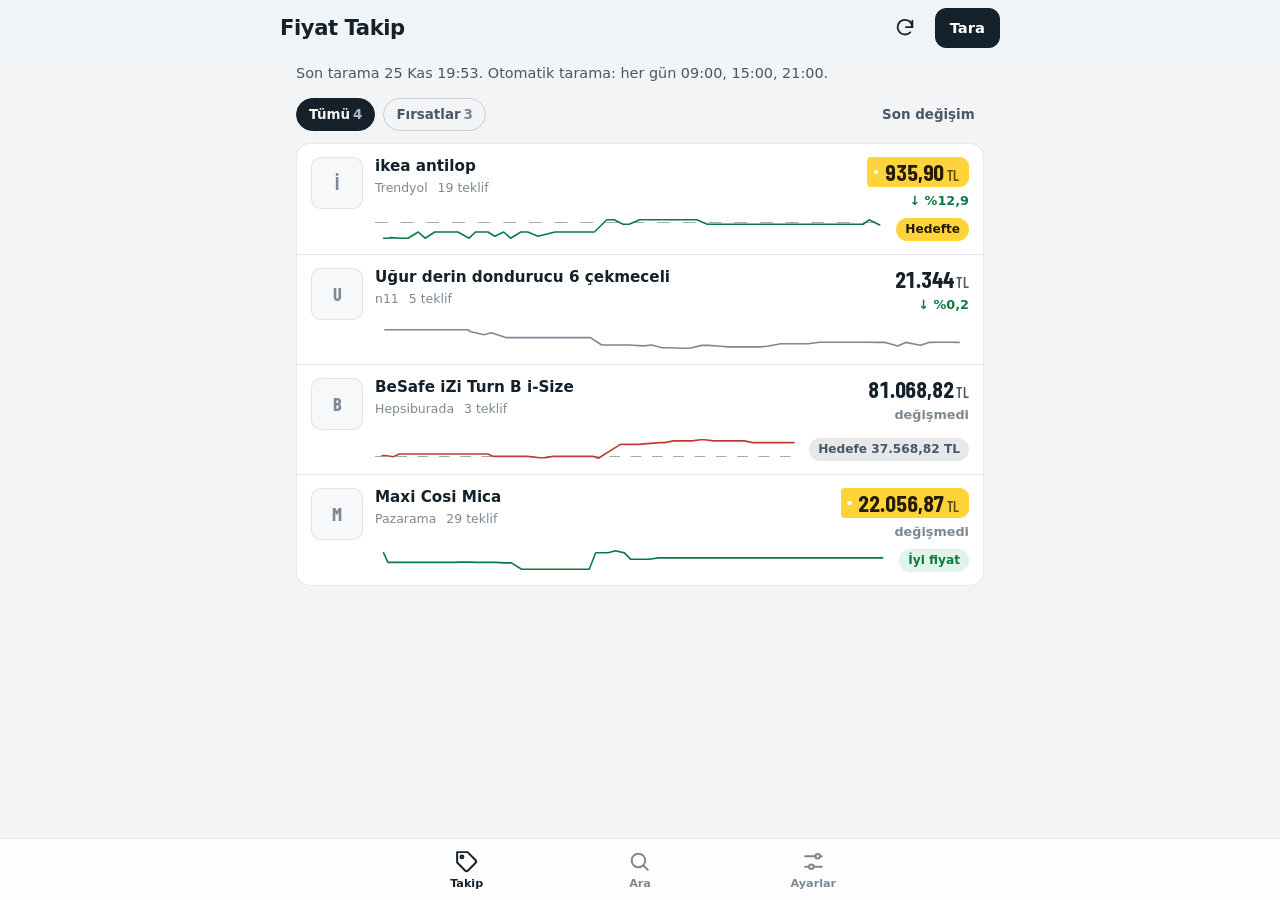
==== commit e1ebf57d: "Fiyat taramasi: 2026-11-25 16:53 UTC [skip ci]" ====
--- a/docs/index.html
+++ b/docs/index.html
@@ -5,7 +5,7 @@
 <meta name="viewport" content="width=device-width, initial-scale=1, viewport-fit=cover">
 <title>Fiyat Takip</title>
 <meta name="description" content="Türk pazaryerlerinde fiyat arama ve takip">
-<meta name="ft-generated" content="1795571874">
+<meta name="ft-generated" content="1795625617">
 <meta name="theme-color" content="#f2f4f6" media="(prefers-color-scheme: light)">
 <meta name="theme-color" content="#0e1418" media="(prefers-color-scheme: dark)">
 <link rel="manifest" href="manifest.webmanifest">
@@ -24,7 +24,7 @@
 <div id="app" class="app" aria-live="polite">
   <noscript><p class="noscript">Bu uygulama JavaScript gerektirir.</p></noscript>
 </div>
-<script id="ft-data" type="application/json">{"version":2,"generated_at":1795571874,"repo":"kaan2635/fiyat-takip","schedule":"Her gün 09:00, 15:00, 21:00","settings":{"drop_alert_percent":5.0,"default_sites":["trendyol","hepsiburada","amazon","n11","pazarama","teknosa","mediamarkt"]},"sources":[{"id":"trendyol","label":"Trendyol","default":true},{"id":"hepsiburada","label":"Hepsiburada","default":true},{"id":"amazon","label":"Amazon","default":true},{"id":"n11","label":"n11","default":true},{"id":"pazarama","label":"Pazarama","default":true},{"id":"teknosa","label":"Teknosa","default":true},{"id":"mediamarkt","label":"MediaMarkt","default":true}],"products":[{"id":"besafe-izi-turn-b-i-size","name":"BeSafe iZi Turn B i-Size","kind":"search","query":"BeSafe iZi Turn B i-Size","url":"","enabled":true,"mode":"http","target":43500.0,"rules":{"sites":[],"exclude":[],"must_include":[],"min_price":20000.0,"max_price":null,"include_listings":[],"exclude_listings":[]},"added_at":"","status":"ok","note":"3 teklif | BeSafe Besafe Izi Turn B I-Size Oto Koltuğu 0-18 kg Anthracite Mesh","scanned_at":1795571853,"price":81068.82,"price_is_stale":false,"currency":"TRY","in_stock":true,"best":{"site":"hepsiburada.com","url":"https://www.hepsiburada.com/besafe-izi-turn-b-i-size-oto-koltugu-0-18-kg-anthracite-mesh-pm-HBC0000R3KMEB","title":"BeSafe Besafe Izi Turn B I-Size Oto Koltuğu 0-18 kg Anthracite Mesh","key":"hepsiburada:HBC0000R3KMEB"},"image":"https://productimages.hepsiburada.net/s/777/222-222/110003217545128.jpg","stats":{"current":81068.82,"previous":81068.82,"lowest":38647.58,"highest":88698.75,"lowest_at":1794351308,"change_percent":0.0,"points":157,"first_seen":1790109015,"is_lowest_ever":false},"deal":{"level":"high","position":0.848,"low":38647.58,"high":88698.75,"average":50799.37,"vs_average_percent":59.6,"window_days":90},"history":[[1790109015,43500.0],[1790109784,43500.0],[1790113809,43500.0],[1790114370,43500.0],[1790116793,43424.25],[1790154017,43424.25],[1790160956,43424.25],[1790180173,43424.25],[1790197907,43424.25],[1790248501,43424.25],[1790267914,43424.25],[1790284458,43424.25],[1790335218,43424.25],[1790354653,43424.25],[1790370681,43424.25],[1790420196,43424.25],[1790438171,43424.25],[1790455429,43424.25],[1790508831,43424.25],[1790526754,43424.25],[1790542808,43424.25],[1790600826,43424.25],[1790636398,43424.25],[1790684227,43424.25],[1790719088,43424.25],[1790769758,43424.25],[1790782348,43424.25],[1790782405,43424.25],[1790782451,43424.25],[1790782655,43424.25],[1790786706,43424.25],[1790805412,43424.25],[1790858130,43500.0],[1790893499,43500.0],[1790942424,43500.0],[1790972264,45999.0],[1790972611,45999.0],[1790978056,43500.0],[1791025997,43500.0],[1791042625,43500.0],[1791060049,43500.0],[1791114784,45999.0],[1791131565,43500.0],[1791147408,43500.0],[1791208167,43500.0],[1791244148,43500.0],[1791291231,43500.0],[1791325514,43500.0],[1791377275,43500.0],[1791413408,43500.0],[1791464205,43500.0],[1791500451,43500.0],[1791549769,43500.0],[1791565821,43500.0],[1791584508,43500.0],[1791633697,43500.0],[1791666924,43500.0],[1791720873,43500.0],[1791754524,45999.0],[1791815890,45999.0],[1791850452,45999.0],[1791898955,45999.0],[1791930137,45999.0],[1791976863,45999.0],[1791996135,45999.0],[1792012851,45999.0],[1792061924,45999.0],[1792076819,45999.0],[1792081638,45999.0],[1792098037,45999.0],[1792147917,45999.0],[1792167163,45999.0],[1792182940,45999.0],[1792232143,45999.0],[1792249571,45999.0],[1792264849,45999.0],[1792268068,45999.0],[1792319483,45999.0],[1792337381,45999.0],[1792354340,45999.0],[1792412524,45999.0],[1792447457,45999.0],[1792494105,45999.0],[1792513673,45999.0],[1792531199,45999.0],[1792581520,45999.0],[1792601101,45999.0],[1792617623,45999.0],[1792667846,45999.0],[1792687524,45999.0],[1792703783,45999.0],[1792753715,45999.0],[1792773371,45999.0],[1792789504,45999.0],[1792837542,45999.0],[1792855842,45999.0],[1792873322,45999.0],[1792925573,45999.0],[1792942837,45999.0],[1792960104,45999.0],[1793017429,42499.15],[1793053326,49999.0],[1793101384,49999.0],[1793122547,49999.0],[1793138023,49999.0],[1793189721,49999.0],[1793225822,49999.0],[1793276726,49999.0],[1793313007,49999.0],[1793362628,49999.0],[1793397542,49999.0],[1793447313,49999.0],[1793465723,49999.0],[1793480777,49999.0],[1793537247,49999.0],[1793569559,49999.0],[1793631401,49999.0],[1793666323,43424.25],[1793713467,43424.25],[1793746692,43424.25],[1793800392,43424.25],[1793834275,43424.25],[1793887715,43424.25],[1793973046,39999.0],[1794005198,39999.0],[1794054924,43424.25],[1794087072,43424.25],[1794142348,43424.25],[1794174350,43424.25],[1794237948,43424.25],[1794273314,43424.25],[1794320862,43424.25],[1794351308,38647.58],[1794494694,76300.06],[1794525369,76300.06],[1794578527,76300.06],[1794611938,76300.06],[1794749631,81068.75],[1794781996,81068.75],[1794841243,85837.5],[1794879634,85837.5],[1794929806,85837.5],[1794962339,85837.5],[1795014848,88698.75],[1795046241,88698.75],[1795101719,85837.57],[1795134061,85837.57],[1795186738,85837.57],[1795218263,85837.57],[1795270823,85837.57],[1795301448,85837.57],[1795356686,81068.82],[1795389535,81068.82],[1795455183,81068.82],[1795492335,81068.82],[1795539856,81068.82],[1795571853,81068.82]],"offers":[{"site":"hepsiburada.com","title":"BeSafe Besafe Izi Turn B I-Size Oto Koltuğu 0-18 kg Anthracite Mesh","price":81068.82,"url":"https://www.hepsiburada.com/besafe-izi-turn-b-i-size-oto-koltugu-0-18-kg-anthracite-mesh-pm-HBC0000R3KMEB","image":"https://productimages.hepsiburada.net/s/777/222-222/110003217545128.jpg","key":"hepsiburada:HBC0000R3KMEB"},{"site":"hepsiburada.com","title":"BeSafe Besafe Izı Turn B I-Size Oto Koltuğu 0-18 kg Metalic Melange","price":81068.82,"url":"https://www.hepsiburada.com/besafe-izi-turn-b-i-size-oto-koltugu-0-18-kg-metalic-melange-pm-HBC0000R3L9R3","image":"https://productimages.hepsiburada.net/s/777/222-222/110003217584703.jpg","key":"hepsiburada:HBC0000R3L9R3"},{"site":"n11.com","title":"Besafe İzı Turn B I-size Oto Koltuğu 0-18 Kg Metalic Melange","price":88698.75,"url":"https://www.n11.com/urun/besafe-izi-turn-b-i-size-oto-koltugu-0-18-kg-metalic-melange-152652534","image":"https://n11scdn.akamaized.net/a1/640/12/58/83/32/IMG-3443796237776997911.jpg","key":"n11:152652534"}],"rejected":[],"warnings":[],"per_site":{"trendyol":{"ok":true,"found":6,"kept":0},"hepsiburada":{"ok":true,"found":2,"kept":2},"amazon":{"ok":true,"found":5,"kept":0},"n11":{"ok":true,"found":1,"kept":1},"pazarama":{"ok":true,"found":20,"kept":0},"teknosa":{"ok":true,"found":20,"kept":0},"mediamarkt":{"ok":true,"found":12,"kept":0}}},{"id":"maxi-cosi-mica","name":"Maxi Cosi Mica","kind":"search","query":"Maxi Cosi Mica","url":"","enabled":true,"mode":"http","target":null,"rules":{"sites":[],"exclude":[],"must_include":[],"min_price":null,"max_price":null,"include_listings":[],"exclude_listings":["n11:66354387"]},"added_at":"","status":"ok","note":"26 teklif | Maxi-Cosi Mica 360 Pro I-Size SlideTech Kızaklı İsofix'li Dönebilir Yatabilir 0-18 Kg Bebek Oto Koltuğu Authentic Graphite","scanned_at":1795571860,"price":22056.87,"price_is_stale":false,"currency":"TRY","in_stock":true,"best":{"site":"pazarama.com","url":"https://www.pazarama.com/maxi-cosi-mica-360-pro-i-size-slidetech-kizakli-isofixli-donebilir-yatabilir-0-18-kg-bebek-oto-koltugu-authentic-graphite-p-8712930187189","title":"Maxi-Cosi Mica 360 Pro I-Size SlideTech Kızaklı İsofix'li Dönebilir Yatabilir 0-18 Kg Bebek Oto Koltuğu Authentic Graphite","key":"pazarama:8712930187189"},"image":"https://img.pzrmcdn.com/mnresize/452/448/asset/8712930187189/images/maxicosimica360proisizeslidetechkzaklsofixlidnebiliryatabilir018kgbebekotokoltuuauthenticgraphite-1.jpg","stats":{"current":22056.87,"previous":22056.87,"lowest":19999.0,"highest":50302.98,"lowest_at":1793800398,"change_percent":0.0,"points":126,"first_seen":1790972634,"is_lowest_ever":false},"deal":{"level":"good","position":0.068,"low":19999.0,"high":50302.98,"average":24156.4,"vs_average_percent":-8.7,"window_days":90},"history":[[1790972634,27679.2],[1790978061,27679.2],[1791026004,27679.2],[1791042630,27679.2],[1791060054,27679.2],[1791114803,27679.2],[1791131572,27679.2],[1791147413,27679.2],[1791208172,27679.2],[1791244153,27679.2],[1791291236,27679.2],[1791325519,27679.2],[1791377280,27679.2],[1791413412,27679.2],[1791464209,27679.2],[1791500457,27679.2],[1791549775,27679.2],[1791565825,27679.2],[1791584512,27679.2],[1791633701,27679.2],[1791666930,27679.2],[1791720878,27679.2],[1791754530,27679.2],[1791815894,25949.25],[1791850458,25949.25],[1791898960,25949.25],[1791930142,25949.25],[1791976868,25949.25],[1791996140,25949.25],[1792012856,25949.25],[1792061930,25949.25],[1792076832,24719.0],[1792079078,24719.0],[1792081645,24719.0],[1792098042,24719.0],[1792147924,24719.0],[1792167170,24719.0],[1792182947,24719.0],[1792232152,24719.0],[1792249578,24719.0],[1792268075,24719.0],[1792319494,24719.0],[1792337388,24719.0],[1792354347,24719.0],[1792412531,24719.0],[1792447468,24719.0],[1792494116,24719.0],[1792513685,24719.0],[1792531206,24719.0],[1792581527,24719.0],[1792601112,24719.0],[1792617634,24719.0],[1792667858,24719.0],[1792687532,24719.0],[1792703790,24899.0],[1792753721,24899.0],[1792773383,24899.0],[1792789513,25499.0],[1792837554,25499.0],[1792855848,27679.2],[1792873329,27679.2],[1792925581,27679.2],[1792942848,27679.2],[1792960111,50302.98],[1793006216,22990.0],[1793017434,22990.0],[1793053333,22990.0],[1793101391,22990.0],[1793122554,21243.0],[1793138033,21243.0],[1793189727,21243.0],[1793225829,21243.0],[1793276733,21243.0],[1793313014,21243.0],[1793362635,21243.0],[1793397549,21243.0],[1793447322,21243.0],[1793465730,21243.0],[1793480783,21300.0],[1793537259,21300.0],[1793569566,21243.0],[1793631407,21243.0],[1793666334,21243.0],[1793713474,21150.0],[1793746699,21150.0],[1793800398,19999.0],[1793834282,19999.0],[1793887721,19999.0],[1793973053,19999.0],[1794005205,19999.0],[1794054934,19999.0],[1794087080,19999.0],[1794142355,19999.0],[1794174358,22990.0],[1794237955,22990.0],[1794273324,23354.33],[1794320870,22985.0],[1794351319,21835.75],[1794404489,21797.37],[1794442139,21797.37],[1794494705,22056.87],[1794525376,22056.87],[1794578539,22056.87],[1794611944,22056.87],[1794661502,22056.87],[1794693737,22056.87],[1794749639,22056.87],[1794782003,22056.87],[1794841250,22056.87],[1794879641,22056.87],[1794929813,22056.87],[1794962349,22056.87],[1795014854,22056.87],[1795046248,22056.87],[1795101726,22056.87],[1795134068,22056.87],[1795186745,22056.87],[1795218273,22056.87],[1795270835,22056.87],[1795301454,22056.87],[1795356693,22056.87],[1795389542,22056.87],[1795455194,22056.87],[1795492347,22056.87],[1795539862,22056.87],[1795571860,22056.87]],"offers":[{"site":"pazarama.com","title":"Maxi-Cosi Mica 360 Pro I-Size SlideTech Kızaklı İsofix'li Dönebilir Yatabilir 0-18 Kg Bebek Oto Koltuğu Authentic Graphite","price":22056.87,"url":"https://www.pazarama.com/maxi-cosi-mica-360-pro-i-size-slidetech-kizakli-isofixli-donebilir-yatabilir-0-18-kg-bebek-oto-koltugu-authentic-graphite-p-8712930187189","image":"https://img.pzrmcdn.com/mnresize/452/448/asset/8712930187189/images/maxicosimica360proisizeslidetechkzaklsofixlidnebiliryatabilir018kgbebekotokoltuuauthenticgraphite-1.jpg","key":"pazarama:8712930187189"},{"site":"hepsiburada.com","title":"Maxi-Cosi MaxiCosi Mica 360 Pro İSize Dünyanın İlk Kızaklı, Araç Dışına Çıkabilen İsofix'Li 360 Dönebilir Yatabilir 018 Kg Bebek Oto Koltuğu Authentic Graphite","price":23354.33,"url":"https://www.hepsiburada.com/maxicosi-mica-360-pro-isize-dunyanin-ilk-kizakli-arac-disina-cikabilen-isofix-li-360-donebilir-yatabilir-018-kg-bebek-oto-koltugu-authentic-graphite-p-HBCV00005TB8VU","image":"https://productimages.hepsiburada.net/s/777/222-222/110001209426891.jpg","key":"hepsiburada:HBCV00005TB8VU"},{"site":"trendyol.com","title":"MAXİ-COSİ Maxi-cosi Mica 360 Pro I-size Slidetech Kızaklı Isofix'li Dönebilir Yatabilir 0-18 Kg Oto Koltuğu","price":24990.0,"url":"https://www.trendyol.com/maxi-cosi/maxi-cosi-mica-360-pro-i-size-slidetech-kizakli-isofix-li-donebilir-yatabilir-0-18-kg-oto-koltugu-p-808307874?boutiqueId=61&merchantId=109213","image":"https://cdn.dsmcdn.com/mnresize/400/-/ty1731/prod/QC_ENRICHMENT/20250821/12/04c29eb3-c668-30f8-858b-161b4da6c957/1_org_zoom.jpg","key":"trendyol:808307874"},{"site":"trendyol.com","title":"MAXİ-COSİ Maxi-cosi Mica 360 Pro Adac'lı Slidetech Kızaklı Isofix'li Dönebilir 0-18 Kg Oto Koltuğu Black","price":24990.0,"url":"https://www.trendyol.com/maxi-cosi/maxi-cosi-mica-360-pro-adac-li-slidetech-kizakli-isofix-li-donebilir-0-18-kg-oto-koltugu-black-p-811428041?boutiqueId=61&merchantId=109213","image":"https://cdn.dsmcdn.com/mnresize/400/-/ty1763/prod/QC_ENRICHMENT/20250923/11/520a2f11-b945-3113-8e8f-8aaf0a9cec7f/1_org_zoom.jpg","key":"trendyol:811428041"},{"site":"trendyol.com","title":"MAXİ-COSİ Mica Slide Pro i-Size 27 cm Araç Dışına Çıkabilen 360 Dönebilir 0-18 kg Bebek Oto Koltuğu Authentic Black","price":24990.0,"url":"https://www.trendyol.com/maxi-cosi/mica-slide-pro-i-size-27-cm-arac-disina-cikabilen-360-donebilir-0-18-kg-bebek-oto-koltugu-authentic-black-p-1216616536?boutiqueId=61&merchantId=109213","image":"https://cdn.dsmcdn.com/mnresize/400/-/ty1979/prod/QC_PREP/20261015/16/e4829c6c-f622-34fb-9c8e-f387e09ae0a9/1_org_zoom.jpg","key":"trendyol:1216616536"},{"site":"trendyol.com","title":"MAXİ-COSİ Mica Slide Pro i-Size 27 cm Araç Dışına Çıkabilen 360 Dönebilir 0-18 kg Bebek Oto Koltuğu Authentic Truffle","price":24990.0,"url":"https://www.trendyol.com/maxi-cosi/mica-slide-pro-i-size-27-cm-arac-disina-cikabilen-360-donebilir-0-18-kg-bebek-oto-koltugu-authentic-truffle-p-1216597640?boutiqueId=61&merchantId=109213","image":"https://cdn.dsmcdn.com/mnresize/400/-/ty1977/prod/QC_PREP/20261015/16/027b09a5-cccb-3ec3-a817-16ecb1b90efe/1_org_zoom.jpg","key":"trendyol:1216597640"},{"site":"trendyol.com","title":"MAXİ-COSİ Mica Slide Pro i-Size 27 cm Araç Dışına Çıkabilen 360 Dönebilir 0-18 kg Bebek Oto Koltuğu Authentic Green","price":24990.0,"url":"https://www.trendyol.com/maxi-cosi/mica-slide-pro-i-size-27-cm-arac-disina-cikabilen-360-donebilir-0-18-kg-bebek-oto-koltugu-authentic-green-p-1216622965?boutiqueId=61&merchantId=109213","image":"https://cdn.dsmcdn.com/mnresize/400/-/ty1979/prod/QC_PREP/20261015/16/38c247c3-4e02-320d-bfbc-06fb854afcb8/1_org_zoom.jpg","key":"trendyol:1216622965"},{"site":"hepsiburada.com","title":"Maxi-Cosi Mica Slide Pro i-Size 27 cm Araç Dışına Çıkabilen 360 Dönebilir 0-18 kg Bebek Oto Koltuğu Authentic Truffle","price":24990.0,"url":"https://www.hepsiburada.com/maxi-cosi-mica-slide-pro-i-size-27-cm-arac-disina-cikabilen-360-donebilir-0-18-kg-bebek-oto-koltugu-authentic-truffle-p-HBCV0000MVDKY5","image":"https://productimages.hepsiburada.net/s/777/222-222/110002708658078.jpg","key":"hepsiburada:HBCV0000MVDKY5"},{"site":"amazon.com.tr","title":"Maxi-Cosi Mica 360 Pro I-Size SlideTech Kızaklı İsofix'li Dönebilir Yatabilir 0-18 Kg Bebek Oto Koltuğu Authentic","price":24990.0,"url":"https://www.amazon.com.tr/dp/B0CTKMPJXP","image":"https://m.media-amazon.com/images/I/51mEGOt4S+L._AC_UL320_.jpg","key":"amazon:B0CTKMPJXP"},{"site":"n11.com","title":"Maxi Cosi MaxiCosi Mica 360 Pro İSize Dünyanın İlk Kızaklı, Araç Dışına Çıkabilen Adac'Lı İsofix'Li 360 Dönebilir Yatabilir 018 Kg Bebek Oto Koltuğu Authentic Black","price":24990.0,"url":"https://www.n11.com/urun/maxicosi-mica-360-pro-isize-dunyanin-ilk-kizakli-arac-disina-cikabilen-adacli-isofixli-360-donebilir-yatabilir-018-kg-bebek-oto-koltugu-authentic-black-110867382","image":"https://n11scdn.akamaized.net/a1/640/10/81/27/70/IMG-8850500626463178916.jpg","key":"n11:110867382"},{"site":"n11.com","title":"Maxi-cosi Mica Slide Pro İ-size Dünyanın İlk Kızaklı, Araç Dışına Çıkabilen İsofix'li 360 Dönebilir Yatabilir 0-18 Kg Bebek Oto Koltuğu Authentic Black","price":24990.0,"url":"https://www.n11.com/urun/maxi-cosi-mica-slide-pro-i-size-dunyanin-ilk-kizakli-arac-disina-cikabilen-isofixli-360-donebilir-yatabilir-0-18-kg-bebek-oto-koltugu-authentic-black-144578601","image":"https://n11scdn.akamaized.net/a1/640/01/38/89/99/IMG-2550675669460407814.jpg","key":"n11:144578601"},{"site":"n11.com","title":"Maxi-cosi Mica Slide Pro İ-size Dünyanın İlk Kızaklı, Araç Dışına Çıkabilen İsofix'li 360 Dönebilir Yatabilir 0-18 Kg Bebek Oto Koltuğu Authentic Truffle","price":24990.0,"url":"https://www.n11.com/urun/maxi-cosi-mica-slide-pro-i-size-dunyanin-ilk-kizakli-arac-disina-cikabilen-isofixli-360-donebilir-yatabilir-0-18-kg-bebek-oto-koltugu-authentic-truffle-144576412","image":"https://n11scdn.akamaized.net/a1/640/01/39/89/10/IMG-7601441892169188614.jpg","key":"n11:144576412"},{"site":"n11.com","title":"Maxi-cosi Mica Slide Pro İ-size Dünyanın İlk Kızaklı, Araç Dışına Çıkabilen İsofix'li 360 Dönebilir Yatabilir 0-18 Kg Bebek Oto Koltuğu Authentic Green","price":24990.0,"url":"https://www.n11.com/urun/maxi-cosi-mica-slide-pro-i-size-dunyanin-ilk-kizakli-arac-disina-cikabilen-isofixli-360-donebilir-yatabilir-0-18-kg-bebek-oto-koltugu-authentic-green-144585356","image":"https://n11scdn.akamaized.net/a1/640/05/10/52/29/IMG-2286287813444797147.jpg","key":"n11:144585356"},{"site":"pazarama.com","title":"Maxi-Cosi Mica Slide Pro i-Size Dünyanın İlk Kızaklı, Araç Dışına Çıkabilen İsofix'li 360 Dönebilir Yatabilir 0-18 kg Bebek Oto Koltuğu Authentic Black","price":24990.0,"url":"https://www.pazarama.com/maxi-cosi-mica-slide-pro-oto-koltugu-siyah-0-18kg-isofix-8720291001679-p-8720291001679","image":"https://img.pzrmcdn.com/mnresize/452/448/asset/8720291001679/images/maxicosimicaslideproisizednyannlkkzaklaradnakabilensofixli360dnebiliryatabilir018kgbebekotokoltuuauthenticblack-195dce4e3-1f59-42a7-b98d-369371661d3c.png","key":"pazarama:8720291001679"},{"site":"pazarama.com","title":"Maxi-Cosi Mica Slide Pro i-Size Dünyanın İlk Kızaklı, Araç Dışına Çıkabilen İsofix'li 360 Dönebilir Yatabilir 0-18 kg Bebek Oto Koltuğu Authentic Truffle","price":24990.0,"url":"https://www.pazarama.com/maxi-cosi-mica-slide-pro-oto-koltugu-bej-0-18kg-isofix-8720291001686-p-8720291001686","image":"https://img.pzrmcdn.com/mnresize/452/448/asset/8720291001686/images/maxicosimicaslideproisizednyannlkkzaklaradnakabilensofixli360dnebiliryatabilir018kgbebekotokoltuuauthentictruffle-153e7730b-1aba-40d8-b244-0c557f5d392d.png","key":"pazarama:8720291001686"},{"site":"pazarama.com","title":"Maxi-Cosi Mica Slide Pro i-Size Dünyanın İlk Kızaklı, Araç Dışına Çıkabilen İsofix'li 360 Dönebilir Yatabilir 0-18 kg Bebek Oto Koltuğu Authentic Green","price":24990.0,"url":"https://www.pazarama.com/maxi-cosi-mica-slide-pro-oto-koltugu-yesil-0-18kg-isofix-8720291001709-p-8720291001709","image":"https://img.pzrmcdn.com/mnresize/452/448/asset/8720291001709/images/maxicosimicaslideproisizednyannlkkzaklaradnakabilensofixli360dnebiliryatabilir018kgbebekotokoltuuauthenticgreen-1e55b94b2-a50a-4668-820e-3a7729694c6c.png","key":"pazarama:8720291001709"},{"site":"pazarama.com","title":"Maxi-Cosi Mica 360 Pro İ-Size Slidetech Kızaklı İ̇Sofix'Li Dönebilir Yatabilir 0-18 Kg Bebek Oto Koltuğu Authentic Black","price":24990.01,"url":"https://www.pazarama.com/maxi-cosi-mica-360-pro-i-size-slidetech-kizakli-isofixli-donebilir-yatabilir-0-18-kg-bebek-oto-koltugu-authentic-black-p-8712930187172","image":"https://img.pzrmcdn.com/mnresize/452/448/asset/8712930187172/images/maxicosimica360proisizeslidetechkzaklsofixlidnebiliryatabilir018kgbebekotokoltuuauthenticblack-1.jpg","key":"pazarama:8712930187172"},{"site":"hepsiburada.com","title":"Maxi-Cosi Mica 360 Pro 0-18 kg Black - Bebeconfort Gaiafix 15-36 kg Stitch Oto Koltuğu Paketi","price":25990.0,"url":"https://www.hepsiburada.com/maxi-cosi-mica-360-pro-0-18-kg-black-bebeconfort-gaiafix-15-36-kg-stitch-oto-koltugu-paketi-p-HBCV0000NWTF30","image":"https://productimages.hepsiburada.net/s/777/222-222/110002853599596.jpg","key":"hepsiburada:HBCV0000NWTF30"},{"site":"n11.com","title":"Maxi-cosi Mica 360 Pro 0-18 Kg Black - Bebeconfort Gaiafix 15-36 Kg Spiderman Oto Koltuğu Paketi","price":25990.0,"url":"https://www.n11.com/urun/maxi-cosi-mica-360-pro-0-18-kg-black-bebeconfort-gaiafix-15-36-kg-spiderman-oto-koltugu-paketi-147098066","image":"https://n11scdn.akamaized.net/a1/640/07/63/90/11/IMG-1300440284128013128.jpg","key":"n11:147098066"},{"site":"n11.com","title":"Maxi-cosi Mica 360 Pro 0-18 Kg Black - Bebeconfort Gaiafix 15-36 Kg Black Oto Koltuğu Paketi","price":25990.0,"url":"https://www.n11.com/urun/maxi-cosi-mica-360-pro-0-18-kg-black-bebeconfort-gaiafix-15-36-kg-black-oto-koltugu-paketi-147311136","image":"https://n11scdn.akamaized.net/a1/640/01/70/00/05/IMG-4155625863192711511.jpg","key":"n11:147311136"},{"site":"n11.com","title":"Maxi-cosi Mica 360 Pro 0-18 Kg Grap - Bebeconfort Gaiafix 15-36 Kg Grap Oto Koltuğu Paketi","price":25990.0,"url":"https://www.n11.com/urun/maxi-cosi-mica-360-pro-0-18-kg-grap-bebeconfort-gaiafix-15-36-kg-grap-oto-koltugu-paketi-147313415","image":"https://n11scdn.akamaized.net/a1/640/01/98/88/83/IMG-6582041067418695350.jpg","key":"n11:147313415"},{"site":"n11.com","title":"Maxi-cosi Mica 360 Pro 0-18 Kg Black - Bebeconfort Gaiafix 15-36 Kg Stitch Oto Koltuğu Paketi","price":25990.0,"url":"https://www.n11.com/urun/maxi-cosi-mica-360-pro-0-18-kg-black-bebeconfort-gaiafix-15-36-kg-stitch-oto-koltugu-paketi-147088152","image":"https://n11scdn.akamaized.net/a1/640/15/91/60/80/IMG-3188672110038052537.jpg","key":"n11:147088152"},{"site":"pazarama.com","title":"Maxi-Cosi Mica 360 Pro 0-18 kg Grap - Bebeconfort GaiaFix 15-36 kg Grap Oto Koltuğu Paketi","price":25990.0,"url":"https://www.pazarama.com/maxi-cosi-mica-360-pro-bebeconfort-gaiafix-oto-koltugu-gri-8685338915213-p-8685338915213","image":"https://img.pzrmcdn.com/mnresize/452/448/asset/8685338915213/images/maxicosimica360pro018kggrapbebeconfortgaiafix1536kggrapotokoltuupaketi-1dd918815-ae67-412b-b002-93dea572df3b.jpg","key":"pazarama:8685338915213"},{"site":"pazarama.com","title":"Maxi-Cosi Mica 360 Pro 0-18 kg Black - Bebeconfort GaiaFix 15-36 kg Stitch Oto Koltuğu Paketi","price":25990.0,"url":"https://www.pazarama.com/maxi-cosi-mica-360-pro-bebeconfort-gaiafix-oto-koltugu-seti-8685338915169-p-8685338915169","image":"https://img.pzrmcdn.com/mnresize/452/448/asset/8685338915169/images/maxicosimica360pro018kgblackbebeconfortgaiafix1536kgstitchotokoltuupaketi-18b8839a6-c7b9-4258-9cfe-1310bcf99e56.jpg","key":"pazarama:8685338915169"},{"site":"pazarama.com","title":"Maxi-Cosi Mica 360 Pro 0-18 kg Black - Bebeconfort GaiaFix 15-36 kg Black Oto Koltuğu Paketi","price":25990.0,"url":"https://www.pazarama.com/maxi-cosi-mica-360-pro-ve-bebeconfort-gaiafix-oto-koltugu-seti-siyah-8685338915206-p-8685338915206","image":"https://img.pzrmcdn.com/mnresize/452/448/asset/8685338915206/images/maxicosimica360pro018kgblackbebeconfortgaiafix1536kgblackotokoltuupaketi-187f9c633-4588-49b0-a736-83863f68db62.jpg","key":"pazarama:8685338915206"},{"site":"pazarama.com","title":"Maxi-Cosi Mica 360 Pro 0-18 kg Black - Bebeconfort GaiaFix 15-36 kg Spiderman Oto Koltuğu Paketi","price":25990.0,"url":"https://www.pazarama.com/maxi-cosi-mica-360-pro-0-18-kg-black-bebeconfort-gaiafix-15-36-kg-spiderman-oto-koltugu-paketi-p-8685338915183","image":"https://img.pzrmcdn.com/mnresize/452/448/asset/8685338915183/images/maxicosimica360pro018kgblackbebeconfortgaiafix1536kgspidermanotokoltuupaketi-15d3fad33-ca17-44cb-93df-ff3ef9056869.jpg","key":"pazarama:8685338915183"}],"rejected":[{"site":"n11.com","title":"Maxi Cosi MaxiCosi Mica 360 Pro İSize Dünyanın İlk Kızaklı, Araç Dışına Çıkabilen İsofix'Li 360 Dönebilir Yatabilir 018 Kg Bebek Oto Koltuğu Authentic Graphite","price":24990.0,"url":"https://www.n11.com/urun/maxicosi-mica-360-pro-isize-dunyanin-ilk-kizakli-arac-disina-cikabilen-isofixli-360-donebilir-yatabilir-018-kg-bebek-oto-koltugu-authentic-graphite-66354387","currency":"TRY","image":"https://n11scdn.akamaized.net/a1/640/02/11/64/32/IMG-7164332642042844711.jpg","key":"n11:66354387","code":"user","reason":"bu ilani 'bu urun degil' diye isaretledin","near":true},{"site":"trendyol.com","title":"MAXİ-COSİ Ortopedik Yaylı Yatak Tek Kişilik Yatak Çift Kişilik Yatak Ve Bebek Yatakları","price":1362.52,"url":"https://www.trendyol.com/maxi-cosi/ortopedik-yayli-yatak-tek-kisilik-yatak-cift-kisilik-yatak-ve-bebek-yataklari-p-653429481?boutiqueId=61&merchantId=108851","currency":"TRY","image":"https://cdn.dsmcdn.com/mnresize/400/-/ty738/product/media/images/20230221/16/285800335/863929201/1/1_org_zoom.jpg","key":"trendyol:653429481","code":"tokens","reason":"baslik sorguyla ortusmuyor (2/3, eksik: mica)","near":true},{"site":"trendyol.com","title":"MAXİ-COSİ Oyun Parkı Yatağı Beşik Bebek Yatağı Çocuk Yatağı Oyun Alanı Yatağı Park Beşik Yatağı","price":1411.1,"url":"https://www.trendyol.com/maxi-cosi/oyun-parki-yatagi-besik-bebek-yatagi-cocuk-yatagi-oyun-alani-yatagi-park-besik-yatagi-p-1218084709?boutiqueId=61&merchantId=108851","currency":"TRY","image":"https://cdn.dsmcdn.com/mnresize/400/-/ty1981/prod/QC_PREP/20261017/11/f1cc0b60-d5d5-373e-ad37-9d693bf70714/1_org_zoom.jpg","key":"trendyol:1218084709","code":"tokens","reason":"baslik sorguyla ortusmuyor (2/3, eksik: mica)","near":true},{"site":"trendyol.com","title":"MAXİ-COSİ Şeffaf Bebek Arabası Yağmurluğu (Leona2, Soho, Lara2 ile uyumludur)","price":2124.3,"url":"https://www.trendyol.com/maxi-cosi/seffaf-bebek-arabasi-yagmurlugu-leona2-soho-lara2-ile-uyumludur-p-970448245?boutiqueId=61&merchantId=109213","currency":"TRY","image":"https://cdn.dsmcdn.com/mnresize/400/-/ty1722/prod/QC_PREP/20250812/12/dcdba14b-f7d9-3617-b3e9-1c1e303180f0/1_org_zoom.jpg","key":"trendyol:970448245","code":"tokens","reason":"baslik sorguyla ortusmuyor (2/3, eksik: mica)","near":true},{"site":"trendyol.com","title":"MAXİ-COSİ Maxi-Cosi Polar Astarlı Konforlu Ayak Örtüsü Twillic Graphite","price":3990.0,"url":"https://www.trendyol.com/maxi-cosi/maxi-cosi-polar-astarli-konforlu-ayak-ortusu-twillic-graphite-p-870824136?boutiqueId=61&merchantId=109213","currency":"TRY","image":"https://cdn.dsmcdn.com/mnresize/400/-/ty1595/prod/QC/20241030/14/efd503d8-351b-3a06-955f-18904662a3d1/1_org_zoom.jpg","key":"trendyol:870824136","code":"tokens","reason":"baslik sorguyla ortusmuyor (2/3, eksik: mica)","near":true},{"site":"trendyol.com","title":"MAXİ-COSİ Maxi-Cosi Polar Astarlı Konforlu Ayak Örtüsü Twillic Truffle","price":3990.0,"url":"https://www.trendyol.com/maxi-cosi/maxi-cosi-polar-astarli-konforlu-ayak-ortusu-twillic-truffle-p-922370106?boutiqueId=61&merchantId=109213","currency":"TRY","image":"https://cdn.dsmcdn.com/mnresize/400/-/ty1653/prod/QC/20250325/12/598ec0ee-76bc-320a-967d-9c40a4393e05/1_org_zoom.jpg","key":"trendyol:922370106","code":"tokens","reason":"baslik sorguyla ortusmuyor (2/3, eksik: mica)","near":true},{"site":"trendyol.com","title":"MAXİ-COSİ Lara2 Ultra Kompakt Otomatik Katlanan Kabin Boy Bebek Arabası Essential Graphite","price":9990.0,"url":"https://www.trendyol.com/maxi-cosi/lara2-ultra-kompakt-otomatik-katlanan-kabin-boy-bebek-arabasi-essential-graphite-p-299365998?boutiqueId=61&merchantId=109213","currency":"TRY","image":"https://cdn.dsmcdn.com/mnresize/400/-/ty1643/prod/QC/20250225/14/ceee0b20-1730-3e65-8a34-752f3fc52494/1_org_zoom.jpg","key":"trendyol:299365998","code":"tokens","reason":"baslik sorguyla ortusmuyor (2/3, eksik: mica)","near":true},{"site":"trendyol.com","title":"MAXİ-COSİ Dove Pro Cloudsoft Titreşimli Sezgisel Sallanan Ikonik Tasarım Ev Tipi Ana Kucağı Elegance Beige","price":9990.0,"url":"https://www.trendyol.com/maxi-cosi/dove-pro-cloudsoft-titresimli-sezgisel-sallanan-ikonik-tasarim-ev-tipi-ana-kucagi-elegance-beige-p-929719048?boutiqueId=61&merchantId=109213","currency":"TRY","image":"https://cdn.dsmcdn.com/mnresize/400/-/ty1669/prod/QC/20250424/17/3023a1b5-4fc7-3895-9b0e-7f2da9d43456/1_org_zoom.jpg","key":"trendyol:929719048","code":"tokens","reason":"baslik sorguyla ortusmuyor (2/3, eksik: mica)","near":true},{"site":"trendyol.com","title":"MAXİ-COSİ Maxi-cosi Lara2 Ultra Kompakt Otomatik Katlanan Kabin Boy Seyahat Sistem Olabilen Bebek Arabası Esse","price":9990.0,"url":"https://www.trendyol.com/maxi-cosi/maxi-cosi-lara2-ultra-kompakt-otomatik-katlanan-kabin-boy-seyahat-sistem-olabilen-bebek-arabasi-esse-p-292890141?boutiqueId=61&merchantId=109213","currency":"TRY","image":"https://cdn.dsmcdn.com/mnresize/400/-/ty1661/prod/QC/20250409/17/8ef889d0-8539-34c0-b740-58f1bb3f872c/1_org_zoom.jpg","key":"trendyol:292890141","code":"tokens","reason":"baslik sorguyla ortusmuyor (2/3, eksik: mica)","near":true},{"site":"amazon.com.tr","title":"Maxi-Cosi CabrioFix i-Size ADAC'lı Bebek Oto Koltuğu ve Ana Kucağı, Essential Black, 0-13 kg","price":9990.0,"url":"https://www.amazon.com.tr/dp/B09LVM4ZF5","currency":"TRY","image":"https://m.media-amazon.com/images/I/51bDztQ19UL._AC_UL320_.jpg","key":"amazon:B09LVM4ZF5","code":"tokens","reason":"baslik sorguyla ortusmuyor (2/3, eksik: mica)","near":true},{"site":"amazon.com.tr","title":"Maxi-Cosi CabrioFix i-Size ADAC'lı Bebek Oto Koltuğu ve Ana Kucağı, Essential Graph, 0-13 kg","price":9990.0,"url":"https://www.amazon.com.tr/dp/B09LVKQMBQ","currency":"TRY","image":"https://m.media-amazon.com/images/I/716bchart+L._AC_UL320_.jpg","key":"amazon:B09LVKQMBQ","code":"tokens","reason":"baslik sorguyla ortusmuyor (2/3, eksik: mica)","near":true},{"site":"trendyol.com","title":"MAXİ-COSİ Maxi-cosi Eva Otomatik Katlanan Kompakt Bebek Arabası Essesntial Black Champagne","price":11290.0,"url":"https://www.trendyol.com/maxi-cosi/maxi-cosi-eva-otomatik-katlanan-kompakt-bebek-arabasi-essesntial-black-champagne-p-841530158?boutiqueId=61&merchantId=109213","currency":"TRY","image":"https://cdn.dsmcdn.com/mnresize/400/-/ty1587/prod/QC/20241018/14/fd6c1cd1-340e-3870-a6e8-f4b125d0e1d1/1_org_zoom.jpg","key":"trendyol:841530158","code":"tokens","reason":"baslik sorguyla ortusmuyor (2/3, eksik: mica)","near":true},{"site":"amazon.com.tr","title":"Maxi-Cosi Maxi Cosi Eva Otomatik Katlanan Kompakt Bebek Arabası Essential Black Champagne","price":11290.0,"url":"https://www.amazon.com.tr/dp/B09SNQLZ2D","currency":"TRY","image":"https://m.media-amazon.com/images/I/51KcA+6ZMNL._AC_UL320_.jpg","key":"amazon:B09SNQLZ2D","code":"tokens","reason":"baslik sorguyla ortusmuyor (2/3, eksik: mica)","near":true},{"site":"amazon.com.tr","title":"Maxi-Cosi RodiFix Pro I-Size İsofix'li 15-36 Kg Çocuk Oto Koltuğu Authentic Black","price":11768.0,"url":"https://www.amazon.com.tr/dp/B0C8ZND5M9","currency":"TRY","image":"https://m.media-amazon.com/images/I/61-eFI3EAcL._AC_UL320_.jpg","key":"amazon:B0C8ZND5M9","code":"tokens","reason":"baslik sorguyla ortusmuyor (2/3, eksik: mica)","near":true},{"site":"amazon.com.tr","title":"Maxi-Cosi Maxi Cosi RodiFix Pro I-Size İsofix'li 15-36 Kg Çocuk Oto Koltuğu Authentic Green","price":11990.0,"url":"https://www.amazon.com.tr/dp/B0CN1H7M4B","currency":"TRY","image":"https://m.media-amazon.com/images/I/51R1MCfoViL._AC_UL320_.jpg","key":"amazon:B0CN1H7M4B","code":"tokens","reason":"baslik sorguyla ortusmuyor (2/3, eksik: mica)","near":true},{"site":"amazon.com.tr","title":"Maxi-Cosi RodiFix Pro² i-Size çocuk koltuğu, 100 – 150 cm, 3,5 – 12 yaş, ISOFIX çocuk oto koltuğu, 3 yatma pozisyonu, ClimaFlow, ayarlanabilir yükseklik/genişlik, G-CELL Side Impact Protection,","price":11990.0,"url":"https://www.amazon.com.tr/dp/B0DNKGVGZF","currency":"TRY","image":"https://m.media-amazon.com/images/I/51qIofsuakL._AC_UL320_.jpg","key":"amazon:B0DNKGVGZF","code":"tokens","reason":"baslik sorguyla ortusmuyor (2/3, eksik: mica)","near":true},{"site":"trendyol.com","title":"MAXİ-COSİ Kore Pro Işık Sensörlü Adac'lı Isofixli I-size 15-36 Kg Çocuk Oto Koltuğu Authentic Grey","price":12390.0,"url":"https://www.trendyol.com/maxi-cosi/kore-pro-isik-sensorlu-adac-li-isofixli-i-size-15-36-kg-cocuk-oto-koltugu-authentic-grey-p-286445554?boutiqueId=61&merchantId=109213","currency":"TRY","image":"https://cdn.dsmcdn.com/mnresize/400/-/ty1154/product/media/images/prod/SPM/PIM/20240131/15/9e51b126-5edf-3c31-bf78-62a254ec2f82/1_org_zoom.jpg","key":"trendyol:286445554","code":"tokens","reason":"baslik sorguyla ortusmuyor (2/3, eksik: mica)","near":true},{"site":"amazon.com.tr","title":"Maxi-Cosi Kore Pro ADAC'lı Isofixli Çocuk Oto Koltuğu, Authentic Graphite, 15-36 kg","price":12390.0,"url":"https://www.amazon.com.tr/dp/B0816D3P5H","currency":"TRY","image":"https://m.media-amazon.com/images/I/71YGybKHxLL._AC_UL320_.jpg","key":"amazon:B0816D3P5H","code":"tokens","reason":"baslik sorguyla ortusmuyor (2/3, eksik: mica)","near":true},{"site":"amazon.com.tr","title":"Maxi-Cosi Kore Pro ADAC'lı Isofixli Çocuk Oto Koltuğu, Authentic Grey, 15-36 kg","price":12390.0,"url":"https://www.amazon.com.tr/dp/B0816DCXV9","currency":"TRY","image":"https://m.media-amazon.com/images/I/81Cp2-QoBXL._AC_UL320_.jpg","key":"amazon:B0816DCXV9","code":"tokens","reason":"baslik sorguyla ortusmuyor (2/3, eksik: mica)","near":true},{"site":"trendyol.com","title":"MAXİ-COSİ Maxi-Cosi Sense Yatış Pozisyonu Ayarlanabilir Ekstra Geniş 0-9 kg Portbebe Twillic Truffle","price":12990.0,"url":"https://www.trendyol.com/maxi-cosi/maxi-cosi-sense-yatis-pozisyonu-ayarlanabilir-ekstra-genis-0-9-kg-portbebe-twillic-truffle-p-926166293?boutiqueId=61&merchantId=109213","currency":"TRY","image":"https://cdn.dsmcdn.com/mnresize/400/-/ty1761/prod/QC_ENRICHMENT/20250923/11/bc888e1e-e7a1-36f2-8c5a-541f6b2b90b3/1_org_zoom.jpg","key":"trendyol:926166293","code":"tokens","reason":"baslik sorguyla ortusmuyor (2/3, eksik: mica)","near":true},{"site":"amazon.com.tr","title":"Maxi-Cosi Minla Plus 6'sı Bir Arada Ahşap Görünümlü 4 Tekerlekli Mama Sandalyesi Elegance Graphite","price":12990.0,"url":"https://www.amazon.com.tr/dp/B0DN9S2QGK","currency":"TRY","image":"https://m.media-amazon.com/images/I/51bXKsADYnL._AC_UL320_.jpg","key":"amazon:B0DN9S2QGK","code":"tokens","reason":"baslik sorguyla ortusmuyor (2/3, eksik: mica)","near":true},{"site":"trendyol.com","title":"MAXİ-COSİ Maxi-Cosi Nomad XL Plus Katlanabilir İsofix'li 9-36 Kg Oto Koltuğu Authentic Black","price":13590.0,"url":"https://www.trendyol.com/maxi-cosi/maxi-cosi-nomad-xl-plus-katlanabilir-isofix-li-9-36-kg-oto-koltugu-authentic-black-p-955391789?boutiqueId=61&merchantId=109213","currency":"TRY","image":"https://cdn.dsmcdn.com/mnresize/400/-/ty1709/prod/QC_PREP/20250711/11/ad90bba6-4ce8-33fb-8ced-4bfad4d6dff5/1_org_zoom.jpg","key":"trendyol:955391789","code":"tokens","reason":"baslik sorguyla ortusmuyor (2/3, eksik: mica)","near":true},{"site":"trendyol.com","title":"MAXİ-COSİ Coral SlidePro Tam Yatabilen Modüler 0-13 Kg Ana Kucağı ve Oto Koltuğu Sapphire Sand","price":15490.0,"url":"https://www.trendyol.com/maxi-cosi/coral-slidepro-tam-yatabilen-moduler-0-13-kg-ana-kucagi-ve-oto-koltugu-sapphire-sand-p-1152359033?boutiqueId=61&merchantId=109213","currency":"TRY","image":"https://cdn.dsmcdn.com/mnresize/400/-/ty1942/prod/QC_PREP/20260603/13/338b6a8b-baee-3a2d-80c1-55547d9308a5/1_org_zoom.jpg","key":"trendyol:1152359033","code":"tokens","reason":"baslik sorguyla ortusmuyor (2/3, eksik: mica)","near":true},{"site":"amazon.com.tr","title":"Maxi-Cosi Spinel 360 S i-Size Dönebilen Yatabilen Isofix'li 0-36 kg Oto Koltuğu Authentic Graphite","price":17976.87,"url":"https://www.amazon.com.tr/dp/B0DJRFTM5M","currency":"TRY","image":"https://m.media-amazon.com/images/I/51UIT0QmV-L._AC_UL320_.jpg","key":"amazon:B0DJRFTM5M","code":"tokens","reason":"baslik sorguyla ortusmuyor (2/3, eksik: mica)","near":true},{"site":"amazon.com.tr","title":"Maxi-Cosi Maxi Cosi Spinel 360 S i-Size Dönebilen Yatabilen Isofix'li 0-36 kg Oto Koltuğu Authentic Black","price":17976.87,"url":"https://www.amazon.com.tr/dp/B0DJRG537Q","currency":"TRY","image":"https://m.media-amazon.com/images/I/41xb0hFZ8hL._AC_UL320_.jpg","key":"amazon:B0DJRG537Q","code":"tokens","reason":"baslik sorguyla ortusmuyor (2/3, eksik: mica)","near":true}],"warnings":["Bulunan ürünlerin adında sorguda olmayan \"pro\" geçiyor; farklı bir model olabilir. Doğru ürün olduğunu kontrol et."],"per_site":{"trendyol":{"ok":true,"found":36,"kept":5},"hepsiburada":{"ok":true,"found":3,"kept":3},"amazon":{"ok":true,"found":26,"kept":1},"n11":{"ok":true,"found":9,"kept":8},"pazarama":{"ok":true,"found":9,"kept":9},"teknosa":{"ok":true,"found":28,"kept":0},"mediamarkt":{"ok":true,"found":12,"kept":0}}},{"id":"ikea-antilop","name":"ikea antilop","kind":"search","query":"ikea antilop","url":"","enabled":true,"mode":"http","target":1000.0,"rules":{"sites":[],"exclude":[],"must_include":[],"min_price":null,"max_price":null,"include_listings":[],"exclude_listings":["n11:140821695","pazarama:2569658857","hepsiburada:HBC00003HZXNR","trendyol:1174933439","hepsiburada:HBC00003P0AW6","hepsiburada:HB000007RFQQ","amazon:B0GV89Z922","amazon:B0GV8FZY6T","amazon:B0GV7XLSKL","amazon:B00GMM4ELG","hepsiburada:HBC0000AL34RD","hepsiburada:HBC0000A71M9O","hepsiburada:HBC000048ADQT","amazon:B0GV8G11H7","hepsiburada:HBC00008YYPWC","hepsiburada:HBC00008YZ28A","hepsiburada:HBC0000DC3SSC","hepsiburada:HBC00003HZYTH","amazon:B0H6MDWWVV","trendyol:866271423","hepsiburada:HBC0000A8XKEH","amazon:B0GZ4F9DYH"]},"added_at":"2026-10-17T19:21:37+00:00","status":"ok","note":"18 teklif | Ikea Antılop Destek Minderi Kılıfı, Çok Renkli","scanned_at":1795571867,"price":1075.0,"price_is_stale":false,"currency":"TRY","in_stock":true,"best":{"site":"n11.com","url":"https://www.n11.com/urun/ikea-antilop-destek-minderi-kilifi-cok-renkli-146922549","title":"Ikea Antılop Destek Minderi Kılıfı, Çok Renkli","key":"n11:146922549"},"image":"https://n11scdn.akamaized.net/a1/640/14/21/55/40/IMG-2269039127682916701.jpg","stats":{"current":1075.0,"previous":955.37,"lowest":585.0,"highest":1695.0,"lowest_at":1792667868,"change_percent":12.52,"points":86,"first_seen":1792264906,"is_lowest_ever":false},"deal":{"level":"normal","position":0.441,"low":585.0,"high":1695.0,"average":916.82,"vs_average_percent":17.3,"window_days":90},"history":[[1792264906,1410.0],[1792268082,1410.0],[1792319500,1409.0],[1792337395,1400.0],[1792354354,1409.0],[1792412538,1410.0],[1792447474,1409.0],[1792494128,1444.15],[1792513694,1444.15],[1792531213,1400.0],[1792581534,1460.0],[1792601123,1695.0],[1792617646,799.0],[1792667868,585.0],[1792687543,699.0],[1792703797,1075.0],[1792753728,749.0],[1792773389,749.0],[1792789523,749.0],[1792837559,749.0],[1792855855,749.0],[1792873335,749.0],[1792925588,749.0],[1792942853,585.0],[1792960119,699.0],[1793017441,636.65],[1793053340,636.65],[1793101398,585.0],[1793122561,585.0],[1793138045,599.0],[1793189734,585.0],[1793225835,585.0],[1793276740,749.0],[1793313021,585.0],[1793362642,749.0],[1793397555,749.0],[1793447333,749.0],[1793465737,749.0],[1793480790,749.0],[1793537264,585.0],[1793569573,749.0],[1793631413,749.0],[1793666339,636.65],[1793713481,749.0],[1793746706,585.0],[1793800405,749.0],[1793834288,749.0],[1793887728,636.65],[1793973061,749.0],[1794005212,749.0],[1794054945,749.0],[1794087086,749.0],[1794142362,749.0],[1794174364,749.0],[1794237962,1075.0],[1794273336,1075.0],[1794320876,955.27],[1794351324,955.27],[1794404500,1075.0],[1794442147,1075.0],[1794494716,1075.0],[1794525382,1075.0],[1794578545,1075.0],[1794611951,1075.0],[1794661509,1075.0],[1794693742,1075.0],[1794749644,955.37],[1794782010,955.37],[1794841257,955.37],[1794879648,955.37],[1794929819,955.37],[1794962355,955.37],[1795014864,955.37],[1795046255,955.37],[1795101733,955.37],[1795134075,955.37],[1795186752,955.37],[1795218284,955.37],[1795270846,955.37],[1795301461,955.37],[1795356700,955.37],[1795389549,955.37],[1795455200,955.37],[1795492358,955.37],[1795539868,955.37],[1795571867,1075.0]],"offers":[{"site":"n11.com","title":"Ikea Antılop Destek Minderi Kılıfı, Çok Renkli","price":1075.0,"url":"https://www.n11.com/urun/ikea-antilop-destek-minderi-kilifi-cok-renkli-146922549","image":"https://n11scdn.akamaized.net/a1/640/14/21/55/40/IMG-2269039127682916701.jpg","key":"n11:146922549"},{"site":"n11.com","title":"Ikea Antılop Destek Minderi Kılıfı, Sarı-beyaz","price":1082.57,"url":"https://www.n11.com/urun/ikea-antilop-destek-minderi-kilifi-sari-beyaz-146913819","image":"https://n11scdn.akamaized.net/a1/640/13/78/48/50/IMG-5220919055427935527.jpg","key":"n11:146913819"},{"site":"n11.com","title":"Ikea Antılop Destek Minderi Kılıfı, Mavi-beyaz","price":1110.45,"url":"https://www.n11.com/urun/ikea-antilop-destek-minderi-kilifi-mavi-beyaz-146903507","image":"https://n11scdn.akamaized.net/a1/640/14/78/08/22/IMG-8208462317681845231.jpg","key":"n11:146903507"},{"site":"trendyol.com","title":"IKEA Antilop Mama Sandalyesi Emniyet Kemerli Tepsi Dahil Değildir","price":1389.0,"url":"https://www.trendyol.com/ikea/antilop-mama-sandalyesi-emniyet-kemerli-tepsi-dahil-degildir-p-34236339?boutiqueId=61&merchantId=1234034","image":"https://cdn.dsmcdn.com/mnresize/400/-/ty1444/product/media/images/prod/QC/20240727/13/cebcbb19-ee90-3e63-8633-531a9fb98796/1_org_zoom.jpg","key":"trendyol:34236339"},{"site":"hepsiburada.com","title":"IKEA Antılop Mama Sandalyesi Beyaz 90 cm","price":1435.0,"url":"https://www.hepsiburada.com/antilop-mama-sandalyesi-beyaz-90-cm-pm-HBC0000ARG8X7","image":"https://productimages.hepsiburada.net/s/777/222-222/110001280349035.jpg","key":"hepsiburada:HBC0000ARG8X7"},{"site":"hepsiburada.com","title":"IKEA Elite Antılop Mama Sandalyesi (Tepsisiz Model) 1 Adet","price":1490.0,"url":"https://www.hepsiburada.com/ikea-elite-antilop-mama-sandalyesi-tepsisiz-model-1-adet-pm-HBC00008YYSFK","image":"https://productimages.hepsiburada.net/s/777/222-222/110001054924913.jpg","key":"hepsiburada:HBC00008YYSFK"},{"site":"trendyol.com","title":"IKEA Antılop Tepsili Mama Sandalyesi","price":1523.0,"url":"https://www.trendyol.com/ikea/antilop-tepsili-mama-sandalyesi-p-216960231?boutiqueId=61&merchantId=668259","image":"https://cdn.dsmcdn.com/mnresize/400/-/ty1601/prod/QC/20241112/00/925496f6-2bc0-3576-b306-4056984d1222/1_org_zoom.jpg","key":"trendyol:216960231"},{"site":"n11.com","title":"Ikea Antilop Destek Minderi Kılıfı, Mavi-beyaz","price":1525.24,"url":"https://www.n11.com/urun/antilop-destek-minderi-kilifi-mavi-beyaz-152598088","image":"https://n11scdn.akamaized.net/a1/640/03/55/29/98/IMG-3571932867871016870.jpg","key":"n11:152598088"},{"site":"n11.com","title":"Ikea Antilop Destek Minderi Kılıfı, Çok Renkli","price":1525.24,"url":"https://www.n11.com/urun/antilop-destek-minderi-kilifi-cok-renkli-152607284","image":"https://n11scdn.akamaized.net/a1/640/14/23/56/93/IMG-4426986193774255180.jpg","key":"n11:152607284"},{"site":"hepsiburada.com","title":"IKEA  Beyaz Antilop Tepsili Mama Sandalyesi 0 - 3 Yaş İçin Kemerli ve Portatif Tasarım","price":1540.0,"url":"https://www.hepsiburada.com/ikea-unisex-beyaz-antilop-tepsili-mama-sandalyesi-pm-HBC00005L52NQ","image":"https://productimages.hepsiburada.net/s/530/222-222/110000588049682.jpg","key":"hepsiburada:HBC00005L52NQ"},{"site":"trendyol.com","title":"IKEA Antilop Mama Sandalyesi Tepsili","price":1553.0,"url":"https://www.trendyol.com/ikea/antilop-mama-sandalyesi-tepsili-p-32510146?boutiqueId=61&merchantId=668259","image":"https://cdn.dsmcdn.com/mnresize/400/-/ty1844/prod/QC_ENRICHMENT/20260323/20/73d05c58-4c7c-3ce6-81b5-822d20ca63ed/1_org_zoom.jpg","key":"trendyol:32510146"},{"site":"hepsiburada.com","title":"IKEA Antilop Beyaz Tepsili Kemerli Mama Sandalyesi 0 - 4 Yaş İçin Portatif Kullanım","price":1576.75,"url":"https://www.hepsiburada.com/ikea-antilop-siyah-tepsili-kemerli-mama-sandalyesi-0-4-yas-icin-portatif-kullanim-pm-HB000007RFQG","image":"https://productimages.hepsiburada.net/s/777/222-222/110001361871627.jpg","key":"hepsiburada:HB000007RFQG"},{"site":"hepsiburada.com","title":"IKEA Elite Unisex Beyaz Antilop Tepsili Mama Sandalyesi 1 Adet","price":1598.0,"url":"https://www.hepsiburada.com/ikea-elite-unisex-beyaz-antilop-tepsili-mama-sandalyesi-1-adet-pm-HBC00008YYQGE","image":"https://productimages.hepsiburada.net/s/777/222-222/110001054921140.jpg","key":"hepsiburada:HBC00008YYQGE"},{"site":"trendyol.com","title":"IKEA Unisex Beyaz Antilop Tepsili Mama Sandalyesi DRK29067293, one size","price":1599.0,"url":"https://www.trendyol.com/ikea/unisex-beyaz-antilop-tepsili-mama-sandalyesi-drk29067293-one-size-p-1175570723?boutiqueId=61&merchantId=1288467","image":"https://cdn.dsmcdn.com/mnresize/400/-/ty1940/prod/QC_PREP/20260724/17/267831aa-966b-39d1-a742-187c6e72472b/1_org_zoom.jpg","key":"trendyol:1175570723"},{"site":"trendyol.com","title":"IKEA Premium Ürün Kaliteli Dayanıklı Taşınabilir Kolay Kurulum 90 Cm Tepsili Mama Sandalyesi ANTILOP","price":1640.0,"url":"https://www.trendyol.com/ikea/premium-urun-kaliteli-dayanikli-tasinabilir-kolay-kurulum-90-cm-tepsili-mama-sandalyesi-antilop-p-898225840?boutiqueId=61&merchantId=668259","image":"https://cdn.dsmcdn.com/mnresize/400/-/ty1631/prod/QC/20250130/12/e9962148-2b2f-3051-bc95-a42bd9c3409d/1_org_zoom.jpg","key":"trendyol:898225840"},{"site":"trendyol.com","title":"IKEA Unisex Mavi Antilop Tepsili Mama Sandalyesi","price":1834.0,"url":"https://www.trendyol.com/ikea/unisex-mavi-antilop-tepsili-mama-sandalyesi-p-1055996070?boutiqueId=61&merchantId=668259","image":"https://cdn.dsmcdn.com/mnresize/400/-/ty1792/prod/QC_PREP/20251124/13/a99fe407-ed44-32fd-b5f1-b5eaf276c838/1_org_zoom.jpg","key":"trendyol:1055996070"},{"site":"hepsiburada.com","title":"IKEA Elite Unisex Beyaz Antilop Tepsili Mama Sandalyesi 1 Adet","price":1959.99,"url":"https://www.hepsiburada.com/ikea-elite-unisex-beyaz-antilop-tepsili-mama-sandalyesi-1-adet-pm-HBC00008YYPA9","image":"https://productimages.hepsiburada.net/s/777/222-222/110001054919057.jpg","key":"hepsiburada:HBC00008YYPA9"},{"site":"trendyol.com","title":"IKEA Antılop Tepsili Mama Sandalyesi Ve Destekleyici Minderi","price":2450.25,"url":"https://www.trendyol.com/ikea/antilop-tepsili-mama-sandalyesi-ve-destekleyici-minderi-p-472501796?boutiqueId=61&merchantId=997706","image":"https://cdn.dsmcdn.com/mnresize/400/-/ty1551/product/media/images/ty1547/prod/QC/20240915/19/a7674128-12d4-317c-8c91-68b8589d0880/1_org_zoom.jpg","key":"trendyol:472501796"}],"rejected":[{"site":"hepsiburada.com","title":"IKEA Antilop Mama Sandalyesi Tepsisi Yükseltilmiş Kenarlarla Beyaz Renkli Kolay Temizlenebilir","price":467.5,"url":"https://www.hepsiburada.com/ikea-antilop-mama-sandalyesi-tepsisi-yukseltilmis-kenarlarla-beyaz-renkli-kolay-temizlenebilir-pm-HB000007RFQQ","currency":"TRY","image":"https://productimages.hepsiburada.net/s/6/222-222/9715963920434.jpg","key":"hepsiburada:HB000007RFQQ","code":"user","reason":"bu ilani 'bu urun degil' diye isaretledin","near":true},{"site":"hepsiburada.com","title":"IKEA Antilop Mama Sandalyesi Tepsisi Beyaz, 42X42 cm","price":471.75,"url":"https://www.hepsiburada.com/ikea-antilop-mama-sandalyesi-tepsisi-beyaz-42x42-cm-pm-HBC00003HZXNR","currency":"TRY","image":"https://productimages.hepsiburada.net/s/338/222-222/110000343887603.jpg","key":"hepsiburada:HBC00003HZXNR","code":"user","reason":"bu ilani 'bu urun degil' diye isaretledin","near":true},{"site":"hepsiburada.com","title":"IKEA Antilop Mama Sandalyesi Beyaz Tepsi 42x42 cm Kolay Temizlenebilir 0-4 Yaş İçin","price":479.0,"url":"https://www.hepsiburada.com/ikea-antilop-mama-sandalyesi-beyaz-tepsi-42x42-cm-kolay-temizlenebilir-0-4-yas-icin-pm-HBC00003P0AW6","currency":"TRY","image":"https://productimages.hepsiburada.net/s/354/222-222/110000363180985.jpg","key":"hepsiburada:HBC00003P0AW6","code":"user","reason":"bu ilani 'bu urun degil' diye isaretledin","near":true},{"site":"hepsiburada.com","title":"IKEA Antilop Mama Sandalyesi Ayağı Alpha Good","price":570.0,"url":"https://www.hepsiburada.com/antilop-mama-sandalyesi-ayagi-alpha-good-pm-HBC0000A71M9O","currency":"TRY","image":"https://productimages.hepsiburada.net/s/777/222-222/110001216493754.jpg","key":"hepsiburada:HBC0000A71M9O","code":"user","reason":"bu ilani 'bu urun degil' diye isaretledin","near":true},{"site":"amazon.com.tr","title":"Pamuklu Mama Sandalyesi Minderi, Mavi Yıldızlı, İkea Antilop ve Pilsan Uyumlu","price":585.0,"url":"https://www.amazon.com.tr/dp/B0GV89Z922","currency":"TRY","image":"https://m.media-amazon.com/images/I/61BWzoNj++L._AC_UL320_.jpg","key":"amazon:B0GV89Z922","code":"user","reason":"bu ilani 'bu urun degil' diye isaretledin","near":true},{"site":"amazon.com.tr","title":"Pamuklu Mama Sandalyesi Minderi, Yeşil Kaktüs Lama, İkea Antilop ve Pilsan Uyumlu","price":585.0,"url":"https://www.amazon.com.tr/dp/B0GV8FZY6T","currency":"TRY","image":"https://m.media-amazon.com/images/I/61Krrhw-F6L._AC_UL320_.jpg","key":"amazon:B0GV8FZY6T","code":"user","reason":"bu ilani 'bu urun degil' diye isaretledin","near":true},{"site":"amazon.com.tr","title":"Pamuklu Mama Sandalyesi Minderi, Mavi Şirin Ayıcıklar Desenli, Lila Arka Yüz, İkea Antilop ve Pilsan Uyumlu","price":585.0,"url":"https://www.amazon.com.tr/dp/B0GV7XLSKL","currency":"TRY","image":"https://m.media-amazon.com/images/I/71f9OPw8B7L._AC_UL320_.jpg","key":"amazon:B0GV7XLSKL","code":"user","reason":"bu ilani 'bu urun degil' diye isaretledin","near":true},{"site":"hepsiburada.com","title":"IKEA Antılop Beyaz Mama Sandalyesi Ayağı Ergonomik Tasarım İle Kolay Temizlenebilir","price":638.0,"url":"https://www.hepsiburada.com/antilop-mama-sandalyesi-ayagi-beyaz-pm-HBC0000AL34RD","currency":"TRY","image":"https://productimages.hepsiburada.net/s/777/222-222/110001260399806.jpg","key":"hepsiburada:HBC0000AL34RD","code":"user","reason":"bu ilani 'bu urun degil' diye isaretledin","near":true},{"site":"hepsiburada.com","title":"IKEA Antilop Mama Sandalyesi Renkli 0-4 Yaş İçin Portatif 4 Adet Ayak Seti","price":675.75,"url":"https://www.hepsiburada.com/ikea-antilop-mama-sandalyesi-renkli-0-4-yas-icin-portatif-4-adet-ayak-seti-pm-HBC000048ADQT","currency":"TRY","image":"https://productimages.hepsiburada.net/s/397/222-222/110000422536025.jpg","key":"hepsiburada:HBC000048ADQT","code":"user","reason":"bu ilani 'bu urun degil' diye isaretledin","near":true},{"site":"hepsiburada.com","title":"IKEA Elite Antılop Destek Minderi Kılıfı Sarı-Beyaz 40573695 1 Adet","price":735.0,"url":"https://www.hepsiburada.com/ikea-elite-antilop-destek-minderi-kilifi-sari-beyaz-40573695-1-adet-pm-HBC00008YZ28A","currency":"TRY","image":"https://productimages.hepsiburada.net/s/777/222-222/110001054949123.jpg","key":"hepsiburada:HBC00008YZ28A","code":"user","reason":"bu ilani 'bu urun degil' diye isaretledin","near":true},{"site":"hepsiburada.com","title":"IKEA Elite Çok Renkli Antılop Destek Minderi Kılıfı 1 Adet 0-6 Yaş İçin Geometrik Desenli","price":744.8,"url":"https://www.hepsiburada.com/ikea-elite-antilop-destek-minderi-kilifi-cok-renkli-1-adet-pm-HBC00008YYPWC","currency":"TRY","image":"https://productimages.hepsiburada.net/s/777/222-222/110001054919482.jpg","key":"hepsiburada:HBC00008YYPWC","code":"user","reason":"bu ilani 'bu urun degil' diye isaretledin","near":true},{"site":"amazon.com.tr","title":"İkea Antilop Mama Sandalyesi İçin Destek Minderi, Çift Taraflı, Doğa Yeşilli","price":750.0,"url":"https://www.amazon.com.tr/dp/B0GV8G11H7","currency":"TRY","image":"https://m.media-amazon.com/images/I/61JptXshhKL._AC_UL320_.jpg","key":"amazon:B0GV8G11H7","code":"user","reason":"bu ilani 'bu urun degil' diye isaretledin","near":true},{"site":"hepsiburada.com","title":"IKEA Antılop Mavi-Beyaz Destek Minderi Kılıfı","price":779.1,"url":"https://www.hepsiburada.com/antilop-mavi-beyaz-destek-minderi-kilifi-pm-HBC0000DC3SSC","currency":"TRY","image":"https://productimages.hepsiburada.net/s/777/222-222/110001574958315.jpg","key":"hepsiburada:HBC0000DC3SSC","code":"user","reason":"bu ilani 'bu urun degil' diye isaretledin","near":true},{"site":"trendyol.com","title":"IKEA Antilop Bebek mama masa saandelyesi Destek Minderi Kılıfı, Çok Renkli","price":820.0,"url":"https://www.trendyol.com/ikea/antilop-bebek-mama-masa-saandelyesi-destek-minderi-kilifi-cok-renkli-p-866271423?boutiqueId=61&merchantId=637733","currency":"TRY","image":"https://cdn.dsmcdn.com/mnresize/400/-/ty1584/prod/QC/20241013/23/531c2307-6215-305d-868f-34125dabc81d/1_org_zoom.jpg","key":"trendyol:866271423","code":"user","reason":"bu ilani 'bu urun degil' diye isaretledin","near":true},{"site":"hepsiburada.com","title":"IKEA Antilop Mama Sandalyesi Oturağı Antilop","price":841.5,"url":"https://www.hepsiburada.com/ikea-antilop-mama-sandalyesi-oturagi-antilop-pm-HBC00003HZYTH","currency":"TRY","image":"https://productimages.hepsiburada.net/s/338/222-222/110000343887775.jpg","key":"hepsiburada:HBC00003HZYTH","code":"user","reason":"bu ilani 'bu urun degil' diye isaretledin","near":true},{"site":"amazon.com.tr","title":"IKEA Antilop Mama Sandalyesi Destek Minderi Kılıfı, Mavi-Beyaz Çizgili","price":849.9,"url":"https://www.amazon.com.tr/dp/B0H6MDWWVV","currency":"TRY","image":"https://m.media-amazon.com/images/I/71892hUKASL._AC_UL320_.jpg","key":"amazon:B0H6MDWWVV","code":"user","reason":"bu ilani 'bu urun degil' diye isaretledin","near":true},{"site":"hepsiburada.com","title":"IKEA Ikea Antilop Mama Sandalyesi Oturma Yeri, Beyaz, 39X37X35 cm","price":1087.0,"url":"https://www.hepsiburada.com/ikea-antilop-mama-sandalyesi-oturma-yeri-beyaz-39x37x35-cm-pm-HBC0000A8XKEH","currency":"TRY","image":"https://productimages.hepsiburada.net/s/777/222-222/110001223621892.jpg","key":"hepsiburada:HBC0000A8XKEH","code":"user","reason":"bu ilani 'bu urun degil' diye isaretledin","near":true},{"site":"n11.com","title":"K&G Foot Rest O-ring Kauçuk Halka 6 Adet Antilop İkea Mama Sandalyesine Uyumlu Conta","price":268.77,"url":"https://www.n11.com/urun/o-ring-kaucuk-halka-6-adet-antilop-ikea-mama-sandalyesine-uyumlu-conta-144307064","currency":"TRY","image":"https://n11scdn.akamaized.net/a1/640/04/76/46/23/IMG-3911909693627040451.jpg","key":"n11:144307064","code":"outlier","reason":"diger tekliflerden cok ucuz (medyan 1525); aksesuar ya da yanlis urun olabilir","near":true},{"site":"amazon.com.tr","title":"Pamuklu Mama Sandalyesi Minderi, Doğa Hayvanları Desenli, İkea Antilop ve Benzer Modellere Uyumlu","price":585.0,"url":"https://www.amazon.com.tr/dp/B0GV817JXF","currency":"TRY","image":"https://m.media-amazon.com/images/I/611Snp3x6RL._AC_UL320_.jpg","key":"amazon:B0GV817JXF","code":"outlier","reason":"diger tekliflerden cok ucuz (medyan 1525); aksesuar ya da yanlis urun olabilir","near":true}],"warnings":[],"per_site":{"trendyol":{"ok":true,"found":36,"kept":7},"hepsiburada":{"ok":true,"found":17,"kept":6},"amazon":{"ok":true,"found":20,"kept":0},"n11":{"ok":true,"found":6,"kept":5},"pazarama":{"ok":true,"found":1,"kept":0},"teknosa":{"ok":true,"found":28,"kept":0},"mediamarkt":{"ok":true,"found":12,"kept":0}}},{"id":"ugur-derin-dondurucu-6-cekmeceli","name":"Uğur derin dondurucu 6 çekmeceli","kind":"search","query":"Uğur derin dondurucu 6 çekmeceli","url":"","enabled":true,"mode":"http","target":null,"rules":{"sites":[],"exclude":[],"must_include":[],"min_price":null,"max_price":null,"include_listings":[],"exclude_listings":[]},"added_at":"2026-10-17T19:23:17+00:00","status":"ok","note":"5 teklif | Uğur Ued 6204 Dtk Nf R65 6 Çekmeceli No-Frost Derin Dondurucu","scanned_at":1795571874,"price":21376.54,"price_is_stale":false,"currency":"TRY","in_stock":true,"best":{"site":"hepsiburada.com","url":"https://www.hepsiburada.com/ugur-ued-6204-dtk-nf-r65-6-cekmeceli-no-frost-derin-dondurucu-p-HBCV000072849O","title":"Uğur Ued 6204 Dtk Nf R65 6 Çekmeceli No-Frost Derin Dondurucu","key":"hepsiburada:HBCV000072849O"},"image":"https://productimages.hepsiburada.net/s/777/222-222/110000781041577.jpg","stats":{"current":21376.54,"previous":21376.54,"lowest":19935.11,"highest":25380.0,"lowest_at":1794404512,"change_percent":0.0,"points":86,"first_seen":1792265003,"is_lowest_ever":false},"deal":{"level":"normal","position":0.265,"low":19935.11,"high":25380.0,"average":22811.68,"vs_average_percent":-6.3,"window_days":90},"history":[[1792265003,24840.0],[1792268089,24840.0],[1792319509,24840.0],[1792337402,24840.0],[1792354361,24840.0],[1792412544,25110.0],[1792447481,25110.0],[1792494139,25380.0],[1792513705,25380.0],[1792531220,25380.0],[1792581540,25380.0],[1792601134,25380.0],[1792617657,25380.0],[1792667880,25380.0],[1792687550,25380.0],[1792703804,25380.0],[1792753735,24500.0],[1792773396,24500.0],[1792789528,24500.0],[1792837566,24500.0],[1792855862,24500.0],[1792873343,24500.0],[1792925595,24440.0],[1792942860,24440.0],[1792960126,24440.0],[1793017448,24377.5],[1793053347,24377.5],[1793101404,24377.5],[1793122568,24377.5],[1793138055,24377.5],[1793189741,24377.5],[1793225842,24377.5],[1793276747,24377.5],[1793313028,24377.5],[1793362650,24377.5],[1793397561,24377.5],[1793447345,24377.5],[1793465744,24377.5],[1793480796,23920.0],[1793537271,23166.0],[1793569580,23660.0],[1793631421,22500.0],[1793666345,22500.0],[1793713487,22500.0],[1793746712,22500.0],[1793800412,22500.0],[1793834296,22500.0],[1793887735,22500.0],[1793973067,22500.0],[1794005218,22500.0],[1794054957,20700.0],[1794087093,20700.0],[1794142369,20700.0],[1794174371,20700.0],[1794237969,20493.0],[1794273347,20700.0],[1794320884,20024.11],[1794351331,20024.11],[1794404512,19935.11],[1794442153,19935.11],[1794494726,20608.0],[1794525389,20608.0],[1794578551,20421.24],[1794611958,20240.0],[1794661516,20240.0],[1794693749,20240.0],[1794749651,20240.0],[1794782017,20419.4],[1794841263,21009.0],[1794879655,21009.0],[1794929826,21009.0],[1794962361,21009.0],[1795014875,21385.0],[1795046262,21385.0],[1795101739,21385.0],[1795134082,21385.0],[1795186758,21385.0],[1795218296,21385.0],[1795270857,21344.0],[1795301468,21344.0],[1795356707,20454.4],[1795389555,21344.0],[1795455206,20633.0],[1795492369,21344.0],[1795539875,21376.54],[1795571874,21376.54]],"offers":[{"site":"hepsiburada.com","title":"Uğur Ued 6204 Dtk Nf R65 6 Çekmeceli No-Frost Derin Dondurucu","price":21376.54,"url":"https://www.hepsiburada.com/ugur-ued-6204-dtk-nf-r65-6-cekmeceli-no-frost-derin-dondurucu-p-HBCV000072849O","image":"https://productimages.hepsiburada.net/s/777/222-222/110000781041577.jpg","key":"hepsiburada:HBCV000072849O"},{"site":"n11.com","title":"Uğur UED 6204 DTK NF R65 205 LT 6 Çekmeceli Dikey Derin Dondurucu","price":21576.0,"url":"https://www.n11.com/urun/ugur-ued-6204-dtk-nf-r65-205-lt-6-cekmeceli-dikey-derin-dondurucu-71699026","image":"https://n11scdn.akamaized.net/a1/640/11/11/83/19/IMG-1084705100362830151.jpg","key":"n11:71699026"},{"site":"trendyol.com","title":"Uğur Ued 6204 Dtk Nf R65 6 Çekmeceli Nofrost Dikey Derin Dondurucu","price":29700.0,"url":"https://www.trendyol.com/ugur/ued-6204-dtk-nf-r65-6-cekmeceli-nofrost-dikey-derin-dondurucu-p-734240541?boutiqueId=61&merchantId=1205705","image":"https://cdn.dsmcdn.com/mnresize/400/-/ty1491/product/media/images/prod/QC/20240820/21/507db140-b834-3c7e-8fa1-ae16211a6c23/1_org_zoom.jpg","key":"trendyol:734240541"},{"site":"pazarama.com","title":"Uğur UED 6204 DTK NFI R65 6 Çekmeceli Dikey Derin Dondurucu","price":39000.0,"url":"https://www.pazarama.com/ugur-derin-dondurucu-6-cekmece-dikey-gri-85-1cm-167kwh-ebsbey255-p-EBSBEY255","image":"https://img.pzrmcdn.com/mnresize/452/448/asset/EBSBEY255/images/uurued6204dtknfir656ekmecelidikeyderindondurucu-180577ffa-8364-42fb-aefc-629836c5a38b.jpg","key":"pazarama:EBSBEY255"},{"site":"pazarama.com","title":"UĞUR UED 6204 DTK NFI 6 ÇEKMECELİ NO FROST DERİN DONDURUCU 204 LİTRE İNOX","price":39000.0,"url":"https://www.pazarama.com/ugur-ued-6204-dtk-nfi-6-cekmeceli-no-frost-derin-dondurucu-204-litre-inox-p-COLD015","image":"https://img.pzrmcdn.com/mnresize/452/448/asset/COLD015/images/uurued6204dtknfi6ekmecelnofrostderndondurucu204ltrenox-1.png","key":"pazarama:COLD015"}],"rejected":[{"site":"hepsiburada.com","title":"Uğur Ued 3087 Dtk R65 3 Çekmeceli 87 Litre Derin Dondurucu","price":9776.0,"url":"https://www.hepsiburada.com/ugur-ued-3087-dtk-r65-3-cekmeceli-87-litre-derin-dondurucu-pm-HBC00008XB1GG","currency":"TRY","image":"https://productimages.hepsiburada.net/s/777/222-222/110001088936877.jpg","key":"hepsiburada:HBC00008XB1GG","code":"tokens","reason":"baslik sorguyla ortusmuyor (4/5, eksik: 6)","near":true},{"site":"trendyol.com","title":"Vestel DERİN DONDURUCU 6 ÇEKMECELİ CDM 601 E","price":20999.0,"url":"https://www.trendyol.com/vestel/derin-dondurucu-6-cekmeceli-cdm-601-e-p-817985514?boutiqueId=61&merchantId=1323582","currency":"TRY","image":"https://cdn.dsmcdn.com/mnresize/400/-/ty1551/prod/QC/20240917/11/c2de269d-d5eb-3b3a-8663-c361027b4223/1_org_zoom.jpg","key":"trendyol:817985514","code":"tokens","reason":"baslik sorguyla ortusmuyor (4/5, eksik: ugur)","near":true},{"site":"trendyol.com","title":"Altus AL 609 NFE E Enerji Sınıfı 214 L 6 Çekmeceli No-Frost Derin Dondurucu Beyaz","price":21993.0,"url":"https://www.trendyol.com/altus/al-609-nfe-e-enerji-sinifi-214-l-6-cekmeceli-no-frost-derin-dondurucu-beyaz-p-836307840?boutiqueId=61&merchantId=106539","currency":"TRY","image":"https://cdn.dsmcdn.com/mnresize/400/-/ty1000386/product/media/images/prod/PIM/20260406/07/95146390-42a5-4e88-a91a-e1c6a4ed377e/1_org_zoom.jpg","key":"trendyol:836307840","code":"tokens","reason":"baslik sorguyla ortusmuyor (4/5, eksik: ugur)","near":true},{"site":"teknosa.com","title":"Uğur UED 5175 DTK 175 L 5 Çekmeceli Derin Dondurucu","price":25551.76,"url":"https://www.teknosa.com/ugur-ued-5175-dtk-175-l-5-cekmeceli-derin-dondurucu-p-782190015","currency":"TRY","image":"https://reimg-teknosa-cloud-prod.mncdn.com/mnresize/300/300/productimage/782190015/782190015_0_MC/e910fad4e3aa44f4830309d639b5742a.jpg","key":"teknosa:782190015","code":"tokens","reason":"baslik sorguyla ortusmuyor (4/5, eksik: 6)","near":true},{"site":"trendyol.com","title":"Uğur UED 7266 DTK Dikey Derin Dondurucu 7 Çekmeceli Beyaz","price":28279.0,"url":"https://www.trendyol.com/ugur/ued-7266-dtk-dikey-derin-dondurucu-7-cekmeceli-beyaz-p-820817703?boutiqueId=61&merchantId=1147149","currency":"TRY","image":"https://cdn.dsmcdn.com/mnresize/400/-/ty1246/product/media/images/prod/SPM/PIM/20240408/09/30e33ea7-376e-3311-91e2-d8078a3929d5/1_org_zoom.jpg","key":"trendyol:820817703","code":"tokens","reason":"baslik sorguyla ortusmuyor (4/5, eksik: 6)","near":true},{"site":"hepsiburada.com","title":"Uğur Ued 7242 Dtk R65  7 Çekmeceli Dikey Derin Dondurucu 242 lt A Enerji Sınıfı No Frost Teknolojisi ile Geniş İç Hacim","price":30784.06,"url":"https://www.hepsiburada.com/ugur-ued-7242-dtk-r65-7-cekmeceli-dikey-derin-dondurucu-beyaz-pm-HBC000098LWKF","currency":"TRY","image":"https://productimages.hepsiburada.net/s/777/222-222/110001089953492.jpg","key":"hepsiburada:HBC000098LWKF","code":"tokens","reason":"baslik sorguyla ortusmuyor (4/5, eksik: 6)","near":true},{"site":"trendyol.com","title":"Uğur Ued 7266 Dtk 7 Çekmeceli Derin Dondurucu 258 Lt","price":30953.43,"url":"https://www.trendyol.com/ugur/ued-7266-dtk-7-cekmeceli-derin-dondurucu-258-lt-p-33820457?boutiqueId=61&merchantId=1108507","currency":"TRY","image":"https://cdn.dsmcdn.com/mnresize/400/-/ty1000386/product/media/images/prod/PIM/20260406/10/9958bc0c-4cda-4531-be93-d68f70f642ee/1_org_zoom.jpg","key":"trendyol:33820457","code":"tokens","reason":"baslik sorguyla ortusmuyor (4/5, eksik: 6)","near":true},{"site":"trendyol.com","title":"Uğur UED 7238 DTK NFI DGT D/S R65 7 Çekmeceli No Frost Dikey Derin Dondurucu","price":33540.0,"url":"https://www.trendyol.com/ugur/ued-7238-dtk-nfi-dgt-d-s-r65-7-cekmeceli-no-frost-dikey-derin-dondurucu-p-1141151353?boutiqueId=61&merchantId=106539","currency":"TRY","image":"https://cdn.dsmcdn.com/mnresize/400/-/ty1920/prod/QC_PREP/20260502/14/7c972903-d946-31d2-8784-0bbf7bbae90f/1_org_zoom.jpg","key":"trendyol:1141151353","code":"tokens","reason":"baslik sorguyla ortusmuyor (4/5, eksik: 6)","near":true},{"site":"teknosa.com","title":"Uğur UED 7266 DTK 258 L 7 Çekmeceli Dikey  Derin Dondurucu","price":34838.96,"url":"https://www.teknosa.com/ugur-ued-7266-dtk-258-l-7-cekmeceli-dikey-derin-dondurucu-p-782190016","currency":"TRY","image":"https://reimg-teknosa-cloud-prod.mncdn.com/mnresize/300/300/productimage/782190016/782190016_0_MC/fde3fb104f2b49c9b3fd306ccd4fb723.jpg","key":"teknosa:782190016","code":"tokens","reason":"baslik sorguyla ortusmuyor (4/5, eksik: 6)","near":true},{"site":"mediamarkt.com.tr","title":"GRUNDIG GFNE 8440 E Enerji Sınıfı 6 Çekmeceli 404L No Frost Derin Dondurucu Beyaz","price":39999.0,"url":"https://www.mediamarkt.com.tr/tr/product/_grundig-gfne-8440-e-enerji-sinifi-6-cekmeceli-404l-no-frost-derin-dondurucu-beyaz-1209484.html","currency":"TRY","image":"https://assets.mmsrg.com/isr/166325/c1/-/ASSET_MMS_75318863","key":"mediamarkt:1209484","code":"tokens","reason":"baslik sorguyla ortusmuyor (4/5, eksik: ugur)","near":true},{"site":"amazon.com.tr","title":"ATA HOME 6'Lı Kırılmaz Saklama Kabı Derin Dondurucu Difrize Uygun Buzdolabı Düzenleyici Organizeri 1,5 Lt Şeffaf","price":328.23,"url":"https://www.amazon.com.tr/dp/B0GC5HVWZD","currency":"TRY","image":"https://m.media-amazon.com/images/I/710X2AB6UiL._AC_UL320_.jpg","key":"amazon:B0GC5HVWZD","code":"tokens","reason":"baslik sorguyla ortusmuyor (3/5, eksik: ugur, cekmeceli)","near":true},{"site":"amazon.com.tr","title":"Hobby Life Alaska Derin Dondurucu Saklama Kabı 6'lı Set 9.5 Litre - BPA (Beyaz)","price":398.0,"url":"https://www.amazon.com.tr/dp/B0HCRS9H8L","currency":"TRY","image":"https://m.media-amazon.com/images/I/515e8mocEEL._AC_UL320_.jpg","key":"amazon:B0HCRS9H8L","code":"tokens","reason":"baslik sorguyla ortusmuyor (3/5, eksik: ugur, cekmeceli)","near":true},{"site":"amazon.com.tr","title":"Hobby Life Alaska Derin Dondurucu Saklama Kabı 6'lı Set 9.5 Litre - BPA (Vişne)","price":398.0,"url":"https://www.amazon.com.tr/dp/B0DVGTQCFL","currency":"TRY","image":"https://m.media-amazon.com/images/I/61ii-y02N9L._AC_UL320_.jpg","key":"amazon:B0DVGTQCFL","code":"tokens","reason":"baslik sorguyla ortusmuyor (3/5, eksik: ugur, cekmeceli)","near":true},{"site":"amazon.com.tr","title":"Orret Home 6’lı Derin Dondurucu Saklama Kabı Seti, -20°C Deep Freeze No Frost Buzluk Kabı, 6 Farklı Boy Kapaklı Gıda Saklama Kabı, BPA İçermez, İstiflenebilir Dondurucu ve Buzdolabı Kabı (ASORTİ RENK)","price":599.0,"url":"https://www.amazon.com.tr/dp/B0HH3HHF9B","currency":"TRY","image":"https://m.media-amazon.com/images/I/51XlIBOf30L._AC_UL320_.jpg","key":"amazon:B0HH3HHF9B","code":"tokens","reason":"baslik sorguyla ortusmuyor (3/5, eksik: ugur, cekmeceli)","near":true},{"site":"trendyol.com","title":"KUMTEL 3 Çekmeceli Dikey Derin Dondurucu 88 LİTRE HFR-100","price":9751.5,"url":"https://www.trendyol.com/kumtel/3-cekmeceli-dikey-derin-dondurucu-88-litre-hfr-100-p-831302462?boutiqueId=61&merchantId=113012","currency":"TRY","image":"https://cdn.dsmcdn.com/mnresize/400/-/ty1700/prod/QC_ENRICHMENT/20250625/14/eb1aad16-e5c8-33f6-8f72-d97a9d0081ec/1_org_zoom.jpg","key":"trendyol:831302462","code":"tokens","reason":"baslik sorguyla ortusmuyor (3/5, eksik: ugur, 6)","near":true},{"site":"trendyol.com","title":"Uğur Ued 3087 Derin Dondurucu (YENİ MODEL)","price":10489.0,"url":"https://www.trendyol.com/ugur/ued-3087-derin-dondurucu-yeni-model-p-929059455?boutiqueId=61&merchantId=1108507","currency":"TRY","image":"https://cdn.dsmcdn.com/mnresize/400/-/ty1665/prod/QC/20250421/17/7d4b8c01-152e-3d6d-8856-e0f6bbb24683/1_org_zoom.jpg","key":"trendyol:929059455","code":"tokens","reason":"baslik sorguyla ortusmuyor (3/5, eksik: 6, cekmeceli)","near":true},{"site":"trendyol.com","title":"Uğur UED 3087 DTK R65 DERİN DONDURUCU -87 LİTRE HACİM","price":10699.0,"url":"https://www.trendyol.com/ugur/ued-3087-dtk-r65-derin-dondurucu-87-litre-hacim-p-1191933596?boutiqueId=61&merchantId=1108507","currency":"TRY","image":"https://cdn.dsmcdn.com/mnresize/400/-/ty1948/prod/QC_PREP/20260827/14/be7c65e0-50d0-3690-bde8-330040a6ba42/1_org_zoom.jpg","key":"trendyol:1191933596","code":"tokens","reason":"baslik sorguyla ortusmuyor (3/5, eksik: 6, cekmeceli)","near":true},{"site":"teknosa.com","title":"Uğur UED 3087 DTK R65 87 L Beyaz Dikey Derin Dondurucu","price":10999.0,"url":"https://www.teknosa.com/ugur-ued-3087-dtk-r65-87-l-beyaz-dikey-derin-dondurucu-p-782190195","currency":"TRY","image":"https://reimg-teknosa-cloud-prod.mncdn.com/mnresize/300/300/productimage/782190195/782190195_0_MC/3e4f350b2bdb4639ac0c31c24a18f971.jpg","key":"teknosa:782190195","code":"tokens","reason":"baslik sorguyla ortusmuyor (3/5, eksik: 6, cekmeceli)","near":true},{"site":"trendyol.com","title":"Altus AL 511 M 5 Çekmeceli Dikey Derin Dondurucu","price":17798.0,"url":"https://www.trendyol.com/altus/al-511-m-5-cekmeceli-dikey-derin-dondurucu-p-830611351?boutiqueId=61&merchantId=106539","currency":"TRY","image":"https://cdn.dsmcdn.com/mnresize/400/-/ty1847/prod/QC_PREP/20260327/18/57d400aa-613d-3eb5-a00c-690fb5ab1752/1_org_zoom.jpg","key":"trendyol:830611351","code":"tokens","reason":"baslik sorguyla ortusmuyor (3/5, eksik: ugur, 6)","near":true},{"site":"trendyol.com","title":"Regal CD 62221 196 Lt 6 Çekmece Derin Dondurucu","price":18901.44,"url":"https://www.trendyol.com/regal/cd-62221-196-lt-6-cekmece-derin-dondurucu-p-818021156?boutiqueId=61&merchantId=178143","currency":"TRY","image":"https://cdn.dsmcdn.com/mnresize/400/-/ty1777/prod/QC_ENRICHMENT/20251022/10/0c2961c5-ef15-3806-b8bd-996f81de7980/1_org_zoom.jpg","key":"trendyol:818021156","code":"tokens","reason":"baslik sorguyla ortusmuyor (3/5, eksik: ugur, cekmeceli)","near":true},{"site":"trendyol.com","title":"Uğur Ued 5175 Dtk 5 Çekmece Derin Dondurucu","price":20500.0,"url":"https://www.trendyol.com/ugur/ued-5175-dtk-5-cekmece-derin-dondurucu-p-206667713?boutiqueId=61&merchantId=1261550","currency":"TRY","image":"https://cdn.dsmcdn.com/mnresize/400/-/ty1923/prod/QC_ENRICHMENT/20260504/11/bee07ded-8638-34e5-aef8-b0631fa8544a/1_org_zoom.jpg","key":"trendyol:206667713","code":"tokens","reason":"baslik sorguyla ortusmuyor (3/5, eksik: 6, cekmeceli)","near":true},{"site":"trendyol.com","title":"Beko 7072 MB Çekmeceli Derin Dondurucu","price":24343.34,"url":"https://www.trendyol.com/beko/7072-mb-cekmeceli-derin-dondurucu-p-922051219?boutiqueId=61&merchantId=1143753","currency":"TRY","image":"https://cdn.dsmcdn.com/mnresize/400/-/ty1855/prod/QC_ENRICHMENT/20260413/12/e589d63a-e228-3ed9-b42d-3b1f03a24162/1_org_zoom.jpg","key":"trendyol:922051219","code":"tokens","reason":"baslik sorguyla ortusmuyor (3/5, eksik: ugur, 6)","near":true},{"site":"trendyol.com","title":"Vestel DERİN DONDURUCU 7 ÇEKMECELİ CDM 701","price":25582.0,"url":"https://www.trendyol.com/vestel/derin-dondurucu-7-cekmeceli-cdm-701-p-654364054?boutiqueId=61&merchantId=1016398","currency":"TRY","image":"https://cdn.dsmcdn.com/mnresize/400/-/ty1000386/product/media/images/prod/PIM/20260406/08/02a7c8a4-5a32-4e28-9c8f-332927a85167/1_org_zoom.jpg","key":"trendyol:654364054","code":"tokens","reason":"baslik sorguyla ortusmuyor (3/5, eksik: ugur, 6)","near":true},{"site":"mediamarkt.com.tr","title":"REGAL CD Nf 62221 174 l No Frost Çekmeceli Verimli Kullanım E Enerji Sınıfı Bölmeli Derin Dondurucu Beyaz","price":25999.0,"url":"https://www.mediamarkt.com.tr/tr/product/_regal-cd-nf-62221-174-l-no-frost-cekmeceli-verimli-kullanim-e-enerji-sinifi-bolmeli-derin-dondurucu-beyaz-174973961.html","currency":"TRY","image":"https://assets.mmsrg.com/isr/166325/c1/-/ASSET_MP_174987105","key":"mediamarkt:174973961","code":"tokens","reason":"baslik sorguyla ortusmuyor (3/5, eksik: ugur, 6)","near":true},{"site":"hepsiburada.com","title":"Uğur Ued 6204 Dtk Nfı Dikey Derin Dondurucu","price":26403.43,"url":"https://www.hepsiburada.com/ugur-ued-6204-dtk-nfi-dikey-derin-dondurucu-p-HBCV000065X5NT","currency":"TRY","image":"https://productimages.hepsiburada.net/s/777/222-222/110000698039323.jpg","key":"hepsiburada:HBCV000065X5NT","code":"tokens","reason":"baslik sorguyla ortusmuyor (3/5, eksik: 6, cekmeceli)","near":true}],"warnings":[],"per_site":{"trendyol":{"ok":true,"found":36,"kept":1},"hepsiburada":{"ok":true,"found":7,"kept":1},"amazon":{"ok":true,"found":5,"kept":0},"n11":{"ok":true,"found":1,"kept":1},"pazarama":{"ok":true,"found":2,"kept":2},"teknosa":{"ok":true,"found":12,"kept":0},"mediamarkt":{"ok":true,"found":12,"kept":0}}}]}</script>
+<script id="ft-data" type="application/json">{"version":2,"generated_at":1795625617,"repo":"kaan2635/fiyat-takip","schedule":"Her gün 09:00, 15:00, 21:00","settings":{"drop_alert_percent":5.0,"default_sites":["trendyol","hepsiburada","amazon","n11","pazarama","teknosa","mediamarkt"]},"sources":[{"id":"trendyol","label":"Trendyol","default":true},{"id":"hepsiburada","label":"Hepsiburada","default":true},{"id":"amazon","label":"Amazon","default":true},{"id":"n11","label":"n11","default":true},{"id":"pazarama","label":"Pazarama","default":true},{"id":"teknosa","label":"Teknosa","default":true},{"id":"mediamarkt","label":"MediaMarkt","default":true}],"products":[{"id":"besafe-izi-turn-b-i-size","name":"BeSafe iZi Turn B i-Size","kind":"search","query":"BeSafe iZi Turn B i-Size","url":"","enabled":true,"mode":"http","target":43500.0,"rules":{"sites":[],"exclude":[],"must_include":[],"min_price":20000.0,"max_price":null,"include_listings":[],"exclude_listings":[]},"added_at":"","status":"ok","note":"3 teklif | BeSafe Besafe Izi Turn B I-Size Oto Koltuğu 0-18 kg Anthracite Mesh","scanned_at":1795625597,"price":81068.82,"price_is_stale":false,"currency":"TRY","in_stock":true,"best":{"site":"hepsiburada.com","url":"https://www.hepsiburada.com/besafe-izi-turn-b-i-size-oto-koltugu-0-18-kg-anthracite-mesh-pm-HBC0000R3KMEB","title":"BeSafe Besafe Izi Turn B I-Size Oto Koltuğu 0-18 kg Anthracite Mesh","key":"hepsiburada:HBC0000R3KMEB"},"image":"https://productimages.hepsiburada.net/s/777/222-222/110003217545128.jpg","stats":{"current":81068.82,"previous":81068.82,"lowest":38647.58,"highest":88698.75,"lowest_at":1794351308,"change_percent":0.0,"points":158,"first_seen":1790109015,"is_lowest_ever":false},"deal":{"level":"high","position":0.848,"low":38647.58,"high":88698.75,"average":50990.95,"vs_average_percent":59.0,"window_days":90},"history":[[1790109015,43500.0],[1790109784,43500.0],[1790113809,43500.0],[1790114370,43500.0],[1790116793,43424.25],[1790154017,43424.25],[1790160956,43424.25],[1790180173,43424.25],[1790197907,43424.25],[1790248501,43424.25],[1790267914,43424.25],[1790284458,43424.25],[1790335218,43424.25],[1790354653,43424.25],[1790370681,43424.25],[1790420196,43424.25],[1790438171,43424.25],[1790455429,43424.25],[1790508831,43424.25],[1790526754,43424.25],[1790542808,43424.25],[1790600826,43424.25],[1790636398,43424.25],[1790684227,43424.25],[1790719088,43424.25],[1790769758,43424.25],[1790782348,43424.25],[1790782405,43424.25],[1790782451,43424.25],[1790782655,43424.25],[1790786706,43424.25],[1790805412,43424.25],[1790858130,43500.0],[1790893499,43500.0],[1790942424,43500.0],[1790972264,45999.0],[1790972611,45999.0],[1790978056,43500.0],[1791025997,43500.0],[1791042625,43500.0],[1791060049,43500.0],[1791114784,45999.0],[1791131565,43500.0],[1791147408,43500.0],[1791208167,43500.0],[1791244148,43500.0],[1791291231,43500.0],[1791325514,43500.0],[1791377275,43500.0],[1791413408,43500.0],[1791464205,43500.0],[1791500451,43500.0],[1791549769,43500.0],[1791565821,43500.0],[1791584508,43500.0],[1791633697,43500.0],[1791666924,43500.0],[1791720873,43500.0],[1791754524,45999.0],[1791815890,45999.0],[1791850452,45999.0],[1791898955,45999.0],[1791930137,45999.0],[1791976863,45999.0],[1791996135,45999.0],[1792012851,45999.0],[1792061924,45999.0],[1792076819,45999.0],[1792081638,45999.0],[1792098037,45999.0],[1792147917,45999.0],[1792167163,45999.0],[1792182940,45999.0],[1792232143,45999.0],[1792249571,45999.0],[1792264849,45999.0],[1792268068,45999.0],[1792319483,45999.0],[1792337381,45999.0],[1792354340,45999.0],[1792412524,45999.0],[1792447457,45999.0],[1792494105,45999.0],[1792513673,45999.0],[1792531199,45999.0],[1792581520,45999.0],[1792601101,45999.0],[1792617623,45999.0],[1792667846,45999.0],[1792687524,45999.0],[1792703783,45999.0],[1792753715,45999.0],[1792773371,45999.0],[1792789504,45999.0],[1792837542,45999.0],[1792855842,45999.0],[1792873322,45999.0],[1792925573,45999.0],[1792942837,45999.0],[1792960104,45999.0],[1793017429,42499.15],[1793053326,49999.0],[1793101384,49999.0],[1793122547,49999.0],[1793138023,49999.0],[1793189721,49999.0],[1793225822,49999.0],[1793276726,49999.0],[1793313007,49999.0],[1793362628,49999.0],[1793397542,49999.0],[1793447313,49999.0],[1793465723,49999.0],[1793480777,49999.0],[1793537247,49999.0],[1793569559,49999.0],[1793631401,49999.0],[1793666323,43424.25],[1793713467,43424.25],[1793746692,43424.25],[1793800392,43424.25],[1793834275,43424.25],[1793887715,43424.25],[1793973046,39999.0],[1794005198,39999.0],[1794054924,43424.25],[1794087072,43424.25],[1794142348,43424.25],[1794174350,43424.25],[1794237948,43424.25],[1794273314,43424.25],[1794320862,43424.25],[1794351308,38647.58],[1794494694,76300.06],[1794525369,76300.06],[1794578527,76300.06],[1794611938,76300.06],[1794749631,81068.75],[1794781996,81068.75],[1794841243,85837.5],[1794879634,85837.5],[1794929806,85837.5],[1794962339,85837.5],[1795014848,88698.75],[1795046241,88698.75],[1795101719,85837.57],[1795134061,85837.57],[1795186738,85837.57],[1795218263,85837.57],[1795270823,85837.57],[1795301448,85837.57],[1795356686,81068.82],[1795389535,81068.82],[1795455183,81068.82],[1795492335,81068.82],[1795539856,81068.82],[1795571853,81068.82],[1795625597,81068.82]],"offers":[{"site":"hepsiburada.com","title":"BeSafe Besafe Izi Turn B I-Size Oto Koltuğu 0-18 kg Anthracite Mesh","price":81068.82,"url":"https://www.hepsiburada.com/besafe-izi-turn-b-i-size-oto-koltugu-0-18-kg-anthracite-mesh-pm-HBC0000R3KMEB","image":"https://productimages.hepsiburada.net/s/777/222-222/110003217545128.jpg","key":"hepsiburada:HBC0000R3KMEB"},{"site":"hepsiburada.com","title":"BeSafe Besafe Izı Turn B I-Size Oto Koltuğu 0-18 kg Metalic Melange","price":81068.82,"url":"https://www.hepsiburada.com/besafe-izi-turn-b-i-size-oto-koltugu-0-18-kg-metalic-melange-pm-HBC0000R3L9R3","image":"https://productimages.hepsiburada.net/s/777/222-222/110003217584703.jpg","key":"hepsiburada:HBC0000R3L9R3"},{"site":"n11.com","title":"Besafe İzı Turn B I-size Oto Koltuğu 0-18 Kg Metalic Melange","price":83930.0,"url":"https://www.n11.com/urun/besafe-izi-turn-b-i-size-oto-koltugu-0-18-kg-metalic-melange-152652534","image":"https://n11scdn.akamaized.net/a1/640/12/58/83/32/IMG-3443796237776997911.jpg","key":"n11:152652534"}],"rejected":[],"warnings":[],"per_site":{"trendyol":{"ok":true,"found":7,"kept":0},"hepsiburada":{"ok":true,"found":2,"kept":2},"amazon":{"ok":true,"found":5,"kept":0},"n11":{"ok":true,"found":1,"kept":1},"pazarama":{"ok":true,"found":20,"kept":0},"teknosa":{"ok":true,"found":20,"kept":0},"mediamarkt":{"ok":true,"found":12,"kept":0}}},{"id":"maxi-cosi-mica","name":"Maxi Cosi Mica","kind":"search","query":"Maxi Cosi Mica","url":"","enabled":true,"mode":"http","target":null,"rules":{"sites":[],"exclude":[],"must_include":[],"min_price":null,"max_price":null,"include_listings":[],"exclude_listings":["n11:66354387"]},"added_at":"","status":"ok","note":"29 teklif | Maxi-Cosi Mica 360 Pro I-Size SlideTech Kızaklı İsofix'li Dönebilir Yatabilir 0-18 Kg Bebek Oto Koltuğu Authentic Graphite","scanned_at":1795625604,"price":22056.87,"price_is_stale":false,"currency":"TRY","in_stock":true,"best":{"site":"pazarama.com","url":"https://www.pazarama.com/maxi-cosi-mica-360-pro-i-size-slidetech-kizakli-isofixli-donebilir-yatabilir-0-18-kg-bebek-oto-koltugu-authentic-graphite-p-8712930187189","title":"Maxi-Cosi Mica 360 Pro I-Size SlideTech Kızaklı İsofix'li Dönebilir Yatabilir 0-18 Kg Bebek Oto Koltuğu Authentic Graphite","key":"pazarama:8712930187189"},"image":"https://img.pzrmcdn.com/mnresize/452/448/asset/8712930187189/images/maxicosimica360proisizeslidetechkzaklsofixlidnebiliryatabilir018kgbebekotokoltuuauthenticgraphite-1.jpg","stats":{"current":22056.87,"previous":22056.87,"lowest":19999.0,"highest":50302.98,"lowest_at":1793800398,"change_percent":0.0,"points":127,"first_seen":1790972634,"is_lowest_ever":false},"deal":{"level":"good","position":0.068,"low":19999.0,"high":50302.98,"average":24139.87,"vs_average_percent":-8.6,"window_days":90},"history":[[1790972634,27679.2],[1790978061,27679.2],[1791026004,27679.2],[1791042630,27679.2],[1791060054,27679.2],[1791114803,27679.2],[1791131572,27679.2],[1791147413,27679.2],[1791208172,27679.2],[1791244153,27679.2],[1791291236,27679.2],[1791325519,27679.2],[1791377280,27679.2],[1791413412,27679.2],[1791464209,27679.2],[1791500457,27679.2],[1791549775,27679.2],[1791565825,27679.2],[1791584512,27679.2],[1791633701,27679.2],[1791666930,27679.2],[1791720878,27679.2],[1791754530,27679.2],[1791815894,25949.25],[1791850458,25949.25],[1791898960,25949.25],[1791930142,25949.25],[1791976868,25949.25],[1791996140,25949.25],[1792012856,25949.25],[1792061930,25949.25],[1792076832,24719.0],[1792079078,24719.0],[1792081645,24719.0],[1792098042,24719.0],[1792147924,24719.0],[1792167170,24719.0],[1792182947,24719.0],[1792232152,24719.0],[1792249578,24719.0],[1792268075,24719.0],[1792319494,24719.0],[1792337388,24719.0],[1792354347,24719.0],[1792412531,24719.0],[1792447468,24719.0],[1792494116,24719.0],[1792513685,24719.0],[1792531206,24719.0],[1792581527,24719.0],[1792601112,24719.0],[1792617634,24719.0],[1792667858,24719.0],[1792687532,24719.0],[1792703790,24899.0],[1792753721,24899.0],[1792773383,24899.0],[1792789513,25499.0],[1792837554,25499.0],[1792855848,27679.2],[1792873329,27679.2],[1792925581,27679.2],[1792942848,27679.2],[1792960111,50302.98],[1793006216,22990.0],[1793017434,22990.0],[1793053333,22990.0],[1793101391,22990.0],[1793122554,21243.0],[1793138033,21243.0],[1793189727,21243.0],[1793225829,21243.0],[1793276733,21243.0],[1793313014,21243.0],[1793362635,21243.0],[1793397549,21243.0],[1793447322,21243.0],[1793465730,21243.0],[1793480783,21300.0],[1793537259,21300.0],[1793569566,21243.0],[1793631407,21243.0],[1793666334,21243.0],[1793713474,21150.0],[1793746699,21150.0],[1793800398,19999.0],[1793834282,19999.0],[1793887721,19999.0],[1793973053,19999.0],[1794005205,19999.0],[1794054934,19999.0],[1794087080,19999.0],[1794142355,19999.0],[1794174358,22990.0],[1794237955,22990.0],[1794273324,23354.33],[1794320870,22985.0],[1794351319,21835.75],[1794404489,21797.37],[1794442139,21797.37],[1794494705,22056.87],[1794525376,22056.87],[1794578539,22056.87],[1794611944,22056.87],[1794661502,22056.87],[1794693737,22056.87],[1794749639,22056.87],[1794782003,22056.87],[1794841250,22056.87],[1794879641,22056.87],[1794929813,22056.87],[1794962349,22056.87],[1795014854,22056.87],[1795046248,22056.87],[1795101726,22056.87],[1795134068,22056.87],[1795186745,22056.87],[1795218273,22056.87],[1795270835,22056.87],[1795301454,22056.87],[1795356693,22056.87],[1795389542,22056.87],[1795455194,22056.87],[1795492347,22056.87],[1795539862,22056.87],[1795571860,22056.87],[1795625604,22056.87]],"offers":[{"site":"pazarama.com","title":"Maxi-Cosi Mica 360 Pro I-Size SlideTech Kızaklı İsofix'li Dönebilir Yatabilir 0-18 Kg Bebek Oto Koltuğu Authentic Graphite","price":22056.87,"url":"https://www.pazarama.com/maxi-cosi-mica-360-pro-i-size-slidetech-kizakli-isofixli-donebilir-yatabilir-0-18-kg-bebek-oto-koltugu-authentic-graphite-p-8712930187189","image":"https://img.pzrmcdn.com/mnresize/452/448/asset/8712930187189/images/maxicosimica360proisizeslidetechkzaklsofixlidnebiliryatabilir018kgbebekotokoltuuauthenticgraphite-1.jpg","key":"pazarama:8712930187189"},{"site":"hepsiburada.com","title":"Maxi-Cosi MaxiCosi Mica 360 Pro İSize Dünyanın İlk Kızaklı, Araç Dışına Çıkabilen İsofix'Li 360 Dönebilir Yatabilir 018 Kg Bebek Oto Koltuğu Authentic Graphite","price":23354.33,"url":"https://www.hepsiburada.com/maxicosi-mica-360-pro-isize-dunyanin-ilk-kizakli-arac-disina-cikabilen-isofix-li-360-donebilir-yatabilir-018-kg-bebek-oto-koltugu-authentic-graphite-p-HBCV00005TB8VU","image":"https://productimages.hepsiburada.net/s/777/222-222/110001209426891.jpg","key":"hepsiburada:HBCV00005TB8VU"},{"site":"trendyol.com","title":"MAXİ-COSİ Maxi-cosi Mica 360 Pro I-size Slidetech Kızaklı Isofix'li Dönebilir Yatabilir 0-18 Kg Oto Koltuğu","price":24990.0,"url":"https://www.trendyol.com/maxi-cosi/maxi-cosi-mica-360-pro-i-size-slidetech-kizakli-isofix-li-donebilir-yatabilir-0-18-kg-oto-koltugu-p-808307874?boutiqueId=61&merchantId=109213","image":"https://cdn.dsmcdn.com/mnresize/400/-/ty1731/prod/QC_ENRICHMENT/20250821/12/04c29eb3-c668-30f8-858b-161b4da6c957/1_org_zoom.jpg","key":"trendyol:808307874"},{"site":"trendyol.com","title":"MAXİ-COSİ Maxi-cosi Mica 360 Pro Adac'lı Slidetech Kızaklı Isofix'li Dönebilir 0-18 Kg Oto Koltuğu Black","price":24990.0,"url":"https://www.trendyol.com/maxi-cosi/maxi-cosi-mica-360-pro-adac-li-slidetech-kizakli-isofix-li-donebilir-0-18-kg-oto-koltugu-black-p-811428041?boutiqueId=61&merchantId=109213","image":"https://cdn.dsmcdn.com/mnresize/400/-/ty1763/prod/QC_ENRICHMENT/20250923/11/520a2f11-b945-3113-8e8f-8aaf0a9cec7f/1_org_zoom.jpg","key":"trendyol:811428041"},{"site":"trendyol.com","title":"MAXİ-COSİ Mica Slide Pro i-Size 27 cm Araç Dışına Çıkabilen 360 Dönebilir 0-18 kg Bebek Oto Koltuğu Authentic Black","price":24990.0,"url":"https://www.trendyol.com/maxi-cosi/mica-slide-pro-i-size-27-cm-arac-disina-cikabilen-360-donebilir-0-18-kg-bebek-oto-koltugu-authentic-black-p-1216616536?boutiqueId=61&merchantId=109213","image":"https://cdn.dsmcdn.com/mnresize/400/-/ty1979/prod/QC_PREP/20261015/16/e4829c6c-f622-34fb-9c8e-f387e09ae0a9/1_org_zoom.jpg","key":"trendyol:1216616536"},{"site":"trendyol.com","title":"MAXİ-COSİ Mica Slide Pro i-Size 27 cm Araç Dışına Çıkabilen 360 Dönebilir 0-18 kg Bebek Oto Koltuğu Authentic Truffle","price":24990.0,"url":"https://www.trendyol.com/maxi-cosi/mica-slide-pro-i-size-27-cm-arac-disina-cikabilen-360-donebilir-0-18-kg-bebek-oto-koltugu-authentic-truffle-p-1216597640?boutiqueId=61&merchantId=109213","image":"https://cdn.dsmcdn.com/mnresize/400/-/ty1977/prod/QC_PREP/20261015/16/027b09a5-cccb-3ec3-a817-16ecb1b90efe/1_org_zoom.jpg","key":"trendyol:1216597640"},{"site":"trendyol.com","title":"MAXİ-COSİ Mica Slide Pro i-Size 27 cm Araç Dışına Çıkabilen 360 Dönebilir 0-18 kg Bebek Oto Koltuğu Authentic Green","price":24990.0,"url":"https://www.trendyol.com/maxi-cosi/mica-slide-pro-i-size-27-cm-arac-disina-cikabilen-360-donebilir-0-18-kg-bebek-oto-koltugu-authentic-green-p-1216622965?boutiqueId=61&merchantId=109213","image":"https://cdn.dsmcdn.com/mnresize/400/-/ty1979/prod/QC_PREP/20261015/16/38c247c3-4e02-320d-bfbc-06fb854afcb8/1_org_zoom.jpg","key":"trendyol:1216622965"},{"site":"hepsiburada.com","title":"Maxi-Cosi Mica Slide Pro i-Size 27 cm Araç Dışına Çıkabilen 360 Dönebilir 0-18 kg Bebek Oto Koltuğu Authentic Truffle","price":24990.0,"url":"https://www.hepsiburada.com/maxi-cosi-mica-slide-pro-i-size-27-cm-arac-disina-cikabilen-360-donebilir-0-18-kg-bebek-oto-koltugu-authentic-truffle-p-HBCV0000MVDKY5","image":"https://productimages.hepsiburada.net/s/777/222-222/110002708658078.jpg","key":"hepsiburada:HBCV0000MVDKY5"},{"site":"amazon.com.tr","title":"Maxi-Cosi Mica 360 Pro I-Size SlideTech Kızaklı İsofix'li Dönebilir Yatabilir 0-18 Kg Bebek Oto Koltuğu Authentic","price":24990.0,"url":"https://www.amazon.com.tr/dp/B0CTKMPJXP","image":"https://m.media-amazon.com/images/I/51mEGOt4S+L._AC_UL320_.jpg","key":"amazon:B0CTKMPJXP"},{"site":"n11.com","title":"Maxi Cosi MaxiCosi Mica 360 Pro İSize Dünyanın İlk Kızaklı, Araç Dışına Çıkabilen Adac'Lı İsofix'Li 360 Dönebilir Yatabilir 018 Kg Bebek Oto Koltuğu Authentic Black","price":24990.0,"url":"https://www.n11.com/urun/maxicosi-mica-360-pro-isize-dunyanin-ilk-kizakli-arac-disina-cikabilen-adacli-isofixli-360-donebilir-yatabilir-018-kg-bebek-oto-koltugu-authentic-black-110867382","image":"https://n11scdn.akamaized.net/a1/640/10/81/27/70/IMG-8850500626463178916.jpg","key":"n11:110867382"},{"site":"n11.com","title":"Maxi-cosi Mica Slide Pro İ-size Dünyanın İlk Kızaklı, Araç Dışına Çıkabilen İsofix'li 360 Dönebilir Yatabilir 0-18 Kg Bebek Oto Koltuğu Authentic Black","price":24990.0,"url":"https://www.n11.com/urun/maxi-cosi-mica-slide-pro-i-size-dunyanin-ilk-kizakli-arac-disina-cikabilen-isofixli-360-donebilir-yatabilir-0-18-kg-bebek-oto-koltugu-authentic-black-144578601","image":"https://n11scdn.akamaized.net/a1/640/01/38/89/99/IMG-2550675669460407814.jpg","key":"n11:144578601"},{"site":"n11.com","title":"Maxi-cosi Mica Slide Pro İ-size Dünyanın İlk Kızaklı, Araç Dışına Çıkabilen İsofix'li 360 Dönebilir Yatabilir 0-18 Kg Bebek Oto Koltuğu Authentic Truffle","price":24990.0,"url":"https://www.n11.com/urun/maxi-cosi-mica-slide-pro-i-size-dunyanin-ilk-kizakli-arac-disina-cikabilen-isofixli-360-donebilir-yatabilir-0-18-kg-bebek-oto-koltugu-authentic-truffle-144576412","image":"https://n11scdn.akamaized.net/a1/640/01/39/89/10/IMG-7601441892169188614.jpg","key":"n11:144576412"},{"site":"n11.com","title":"Maxi-cosi Mica Slide Pro İ-size Dünyanın İlk Kızaklı, Araç Dışına Çıkabilen İsofix'li 360 Dönebilir Yatabilir 0-18 Kg Bebek Oto Koltuğu Authentic Green","price":24990.0,"url":"https://www.n11.com/urun/maxi-cosi-mica-slide-pro-i-size-dunyanin-ilk-kizakli-arac-disina-cikabilen-isofixli-360-donebilir-yatabilir-0-18-kg-bebek-oto-koltugu-authentic-green-144585356","image":"https://n11scdn.akamaized.net/a1/640/05/10/52/29/IMG-2286287813444797147.jpg","key":"n11:144585356"},{"site":"pazarama.com","title":"Maxi-Cosi Mica Slide Pro i-Size Dünyanın İlk Kızaklı, Araç Dışına Çıkabilen İsofix'li 360 Dönebilir Yatabilir 0-18 kg Bebek Oto Koltuğu Authentic Black","price":24990.0,"url":"https://www.pazarama.com/maxi-cosi-mica-slide-pro-oto-koltugu-siyah-0-18kg-isofix-8720291001679-p-8720291001679","image":"https://img.pzrmcdn.com/mnresize/452/448/asset/8720291001679/images/maxicosimicaslideproisizednyannlkkzaklaradnakabilensofixli360dnebiliryatabilir018kgbebekotokoltuuauthenticblack-195dce4e3-1f59-42a7-b98d-369371661d3c.png","key":"pazarama:8720291001679"},{"site":"pazarama.com","title":"Maxi-Cosi Mica Slide Pro i-Size Dünyanın İlk Kızaklı, Araç Dışına Çıkabilen İsofix'li 360 Dönebilir Yatabilir 0-18 kg Bebek Oto Koltuğu Authentic Truffle","price":24990.0,"url":"https://www.pazarama.com/maxi-cosi-mica-slide-pro-oto-koltugu-bej-0-18kg-isofix-8720291001686-p-8720291001686","image":"https://img.pzrmcdn.com/mnresize/452/448/asset/8720291001686/images/maxicosimicaslideproisizednyannlkkzaklaradnakabilensofixli360dnebiliryatabilir018kgbebekotokoltuuauthentictruffle-153e7730b-1aba-40d8-b244-0c557f5d392d.png","key":"pazarama:8720291001686"},{"site":"pazarama.com","title":"Maxi-Cosi Mica Slide Pro i-Size Dünyanın İlk Kızaklı, Araç Dışına Çıkabilen İsofix'li 360 Dönebilir Yatabilir 0-18 kg Bebek Oto Koltuğu Authentic Green","price":24990.0,"url":"https://www.pazarama.com/maxi-cosi-mica-slide-pro-oto-koltugu-yesil-0-18kg-isofix-8720291001709-p-8720291001709","image":"https://img.pzrmcdn.com/mnresize/452/448/asset/8720291001709/images/maxicosimicaslideproisizednyannlkkzaklaradnakabilensofixli360dnebiliryatabilir018kgbebekotokoltuuauthenticgreen-1e55b94b2-a50a-4668-820e-3a7729694c6c.png","key":"pazarama:8720291001709"},{"site":"pazarama.com","title":"Maxi-Cosi Mica 360 Pro İ-Size Slidetech Kızaklı İ̇Sofix'Li Dönebilir Yatabilir 0-18 Kg Bebek Oto Koltuğu Authentic Black","price":24990.01,"url":"https://www.pazarama.com/maxi-cosi-mica-360-pro-i-size-slidetech-kizakli-isofixli-donebilir-yatabilir-0-18-kg-bebek-oto-koltugu-authentic-black-p-8712930187172","image":"https://img.pzrmcdn.com/mnresize/452/448/asset/8712930187172/images/maxicosimica360proisizeslidetechkzaklsofixlidnebiliryatabilir018kgbebekotokoltuuauthenticblack-1.jpg","key":"pazarama:8712930187172"},{"site":"hepsiburada.com","title":"Maxi-Cosi Mica 360 Pro 0-18 kg Black - Bebeconfort Gaiafix 15-36 kg Stitch Oto Koltuğu Paketi","price":25990.0,"url":"https://www.hepsiburada.com/maxi-cosi-mica-360-pro-0-18-kg-black-bebeconfort-gaiafix-15-36-kg-stitch-oto-koltugu-paketi-p-HBCV0000NWTF30","image":"https://productimages.hepsiburada.net/s/777/222-222/110002853599596.jpg","key":"hepsiburada:HBCV0000NWTF30"},{"site":"n11.com","title":"Maxi-cosi Mica 360 Pro 0-18 Kg Black - Bebeconfort Gaiafix 15-36 Kg Black Oto Koltuğu Paketi","price":25990.0,"url":"https://www.n11.com/urun/maxi-cosi-mica-360-pro-0-18-kg-black-bebeconfort-gaiafix-15-36-kg-black-oto-koltugu-paketi-147311136","image":"https://n11scdn.akamaized.net/a1/640/01/70/00/05/IMG-4155625863192711511.jpg","key":"n11:147311136"},{"site":"n11.com","title":"Maxi-cosi Mica 360 Pro 0-18 Kg Black - Bebeconfort Gaiafix 15-36 Kg Spiderman Oto Koltuğu Paketi","price":25990.0,"url":"https://www.n11.com/urun/maxi-cosi-mica-360-pro-0-18-kg-black-bebeconfort-gaiafix-15-36-kg-spiderman-oto-koltugu-paketi-147098066","image":"https://n11scdn.akamaized.net/a1/640/07/63/90/11/IMG-1300440284128013128.jpg","key":"n11:147098066"},{"site":"n11.com","title":"Maxi-cosi Mica 360 Pro 0-18 Kg Grap - Bebeconfort Gaiafix 15-36 Kg Grap Oto Koltuğu Paketi","price":25990.0,"url":"https://www.n11.com/urun/maxi-cosi-mica-360-pro-0-18-kg-grap-bebeconfort-gaiafix-15-36-kg-grap-oto-koltugu-paketi-147313415","image":"https://n11scdn.akamaized.net/a1/640/01/98/88/83/IMG-6582041067418695350.jpg","key":"n11:147313415"},{"site":"n11.com","title":"Maxi-cosi Mica 360 Pro 0-18 Kg Black - Bebeconfort Gaiafix 15-36 Kg Stitch Oto Koltuğu Paketi","price":25990.0,"url":"https://www.n11.com/urun/maxi-cosi-mica-360-pro-0-18-kg-black-bebeconfort-gaiafix-15-36-kg-stitch-oto-koltugu-paketi-147088152","image":"https://n11scdn.akamaized.net/a1/640/15/91/60/80/IMG-3188672110038052537.jpg","key":"n11:147088152"},{"site":"pazarama.com","title":"Maxi-Cosi Mica 360 Pro 0-18 kg Grap - Bebeconfort GaiaFix 15-36 kg Grap Oto Koltuğu Paketi","price":25990.0,"url":"https://www.pazarama.com/maxi-cosi-mica-360-pro-bebeconfort-gaiafix-oto-koltugu-gri-8685338915213-p-8685338915213","image":"https://img.pzrmcdn.com/mnresize/452/448/asset/8685338915213/images/maxicosimica360pro018kggrapbebeconfortgaiafix1536kggrapotokoltuupaketi-1dd918815-ae67-412b-b002-93dea572df3b.jpg","key":"pazarama:8685338915213"},{"site":"pazarama.com","title":"Maxi-Cosi Mica 360 Pro 0-18 kg Black - Bebeconfort GaiaFix 15-36 kg Stitch Oto Koltuğu Paketi","price":25990.0,"url":"https://www.pazarama.com/maxi-cosi-mica-360-pro-bebeconfort-gaiafix-oto-koltugu-seti-8685338915169-p-8685338915169","image":"https://img.pzrmcdn.com/mnresize/452/448/asset/8685338915169/images/maxicosimica360pro018kgblackbebeconfortgaiafix1536kgstitchotokoltuupaketi-18b8839a6-c7b9-4258-9cfe-1310bcf99e56.jpg","key":"pazarama:8685338915169"},{"site":"pazarama.com","title":"Maxi-Cosi Mica 360 Pro 0-18 kg Black - Bebeconfort GaiaFix 15-36 kg Black Oto Koltuğu Paketi","price":25990.0,"url":"https://www.pazarama.com/maxi-cosi-mica-360-pro-ve-bebeconfort-gaiafix-oto-koltugu-seti-siyah-8685338915206-p-8685338915206","image":"https://img.pzrmcdn.com/mnresize/452/448/asset/8685338915206/images/maxicosimica360pro018kgblackbebeconfortgaiafix1536kgblackotokoltuupaketi-187f9c633-4588-49b0-a736-83863f68db62.jpg","key":"pazarama:8685338915206"},{"site":"pazarama.com","title":"Maxi-Cosi Mica 360 Pro 0-18 kg Black - Bebeconfort GaiaFix 15-36 kg Spiderman Oto Koltuğu Paketi","price":25990.0,"url":"https://www.pazarama.com/maxi-cosi-mica-360-pro-0-18-kg-black-bebeconfort-gaiafix-15-36-kg-spiderman-oto-koltugu-paketi-p-8685338915183","image":"https://img.pzrmcdn.com/mnresize/452/448/asset/8685338915183/images/maxicosimica360pro018kgblackbebeconfortgaiafix1536kgspidermanotokoltuupaketi-15d3fad33-ca17-44cb-93df-ff3ef9056869.jpg","key":"pazarama:8685338915183"},{"site":"amazon.com.tr","title":"Maxi-Cosi Mica Slide Pro, 360° Oto Koltuğu 0-4 Yaş, Authentic Green","price":38446.16,"url":"https://www.amazon.com.tr/dp/B0HPGL8F8C","image":"https://m.media-amazon.com/images/I/515JG3HxcnL._AC_UL320_.jpg","key":"amazon:B0HPGL8F8C"},{"site":"amazon.com.tr","title":"Maxi-Cosi Mica Slide Pro, 360° Oto Koltuğu 0-4 Yaş, Authentic Black","price":38446.16,"url":"https://www.amazon.com.tr/dp/B0HPGQY3XX","image":"https://m.media-amazon.com/images/I/51JLJCN9ZRL._AC_UL320_.jpg","key":"amazon:B0HPGQY3XX"},{"site":"amazon.com.tr","title":"Maxi-Cosi Mica Slide Pro, 360° Dönebilen Oto Koltuğu, 0-4 Yaş, Authentic Truffle","price":38446.16,"url":"https://www.amazon.com.tr/dp/B0HPGT6TLH","image":"https://m.media-amazon.com/images/I/51syk6HHr9L._AC_UL320_.jpg","key":"amazon:B0HPGT6TLH"}],"rejected":[{"site":"n11.com","title":"Maxi Cosi MaxiCosi Mica 360 Pro İSize Dünyanın İlk Kızaklı, Araç Dışına Çıkabilen İsofix'Li 360 Dönebilir Yatabilir 018 Kg Bebek Oto Koltuğu Authentic Graphite","price":24990.0,"url":"https://www.n11.com/urun/maxicosi-mica-360-pro-isize-dunyanin-ilk-kizakli-arac-disina-cikabilen-isofixli-360-donebilir-yatabilir-018-kg-bebek-oto-koltugu-authentic-graphite-66354387","currency":"TRY","image":"https://n11scdn.akamaized.net/a1/640/02/11/64/32/IMG-7164332642042844711.jpg","key":"n11:66354387","code":"user","reason":"bu ilani 'bu urun degil' diye isaretledin","near":true},{"site":"trendyol.com","title":"MAXİ-COSİ Ortopedik Yaylı Yatak Tek Kişilik Yatak Çift Kişilik Yatak Ve Bebek Yatakları","price":1362.52,"url":"https://www.trendyol.com/maxi-cosi/ortopedik-yayli-yatak-tek-kisilik-yatak-cift-kisilik-yatak-ve-bebek-yataklari-p-653429481?boutiqueId=61&merchantId=108851","currency":"TRY","image":"https://cdn.dsmcdn.com/mnresize/400/-/ty738/product/media/images/20230221/16/285800335/863929201/1/1_org_zoom.jpg","key":"trendyol:653429481","code":"tokens","reason":"baslik sorguyla ortusmuyor (2/3, eksik: mica)","near":true},{"site":"trendyol.com","title":"MAXİ-COSİ Oyun Parkı Yatağı Beşik Bebek Yatağı Çocuk Yatağı Oyun Alanı Yatağı Park Beşik Yatağı","price":1411.1,"url":"https://www.trendyol.com/maxi-cosi/oyun-parki-yatagi-besik-bebek-yatagi-cocuk-yatagi-oyun-alani-yatagi-park-besik-yatagi-p-1218084709?boutiqueId=61&merchantId=108851","currency":"TRY","image":"https://cdn.dsmcdn.com/mnresize/400/-/ty1981/prod/QC_PREP/20261017/11/f1cc0b60-d5d5-373e-ad37-9d693bf70714/1_org_zoom.jpg","key":"trendyol:1218084709","code":"tokens","reason":"baslik sorguyla ortusmuyor (2/3, eksik: mica)","near":true},{"site":"trendyol.com","title":"MAXİ-COSİ Şeffaf Bebek Arabası Yağmurluğu (Leona2, Soho, Lara2 ile uyumludur)","price":2190.0,"url":"https://www.trendyol.com/maxi-cosi/seffaf-bebek-arabasi-yagmurlugu-leona2-soho-lara2-ile-uyumludur-p-970448245?boutiqueId=61&merchantId=109213","currency":"TRY","image":"https://cdn.dsmcdn.com/mnresize/400/-/ty1722/prod/QC_PREP/20250812/12/dcdba14b-f7d9-3617-b3e9-1c1e303180f0/1_org_zoom.jpg","key":"trendyol:970448245","code":"tokens","reason":"baslik sorguyla ortusmuyor (2/3, eksik: mica)","near":true},{"site":"trendyol.com","title":"MAXİ-COSİ Maxi-Cosi Polar Astarlı Konforlu Ayak Örtüsü Twillic Graphite","price":3990.0,"url":"https://www.trendyol.com/maxi-cosi/maxi-cosi-polar-astarli-konforlu-ayak-ortusu-twillic-graphite-p-870824136?boutiqueId=61&merchantId=109213","currency":"TRY","image":"https://cdn.dsmcdn.com/mnresize/400/-/ty1595/prod/QC/20241030/14/efd503d8-351b-3a06-955f-18904662a3d1/1_org_zoom.jpg","key":"trendyol:870824136","code":"tokens","reason":"baslik sorguyla ortusmuyor (2/3, eksik: mica)","near":true},{"site":"trendyol.com","title":"MAXİ-COSİ Maxi-Cosi Polar Astarlı Konforlu Ayak Örtüsü Twillic Truffle","price":3990.0,"url":"https://www.trendyol.com/maxi-cosi/maxi-cosi-polar-astarli-konforlu-ayak-ortusu-twillic-truffle-p-922370106?boutiqueId=61&merchantId=109213","currency":"TRY","image":"https://cdn.dsmcdn.com/mnresize/400/-/ty1653/prod/QC/20250325/12/598ec0ee-76bc-320a-967d-9c40a4393e05/1_org_zoom.jpg","key":"trendyol:922370106","code":"tokens","reason":"baslik sorguyla ortusmuyor (2/3, eksik: mica)","near":true},{"site":"amazon.com.tr","title":"Maxi-Cosi Lara2 Ultra Kompakt Otomatik Katlanan Kabin Boy Seyahat Sistem Olabilen Bebek Arabası Essential Graphite","price":9898.0,"url":"https://www.amazon.com.tr/dp/B0B4PMSKGV","currency":"TRY","image":"https://m.media-amazon.com/images/I/51UQA22Ti8L._AC_UL320_.jpg","key":"amazon:B0B4PMSKGV","code":"tokens","reason":"baslik sorguyla ortusmuyor (2/3, eksik: mica)","near":true},{"site":"trendyol.com","title":"MAXİ-COSİ Lara2 Ultra Kompakt Otomatik Katlanan Kabin Boy Bebek Arabası Essential Graphite","price":9990.0,"url":"https://www.trendyol.com/maxi-cosi/lara2-ultra-kompakt-otomatik-katlanan-kabin-boy-bebek-arabasi-essential-graphite-p-299365998?boutiqueId=61&merchantId=109213","currency":"TRY","image":"https://cdn.dsmcdn.com/mnresize/400/-/ty1643/prod/QC/20250225/14/ceee0b20-1730-3e65-8a34-752f3fc52494/1_org_zoom.jpg","key":"trendyol:299365998","code":"tokens","reason":"baslik sorguyla ortusmuyor (2/3, eksik: mica)","near":true},{"site":"trendyol.com","title":"MAXİ-COSİ Dove Pro Cloudsoft Titreşimli Sezgisel Sallanan Ikonik Tasarım Ev Tipi Ana Kucağı Elegance Beige","price":9990.0,"url":"https://www.trendyol.com/maxi-cosi/dove-pro-cloudsoft-titresimli-sezgisel-sallanan-ikonik-tasarim-ev-tipi-ana-kucagi-elegance-beige-p-929719048?boutiqueId=61&merchantId=109213","currency":"TRY","image":"https://cdn.dsmcdn.com/mnresize/400/-/ty1669/prod/QC/20250424/17/3023a1b5-4fc7-3895-9b0e-7f2da9d43456/1_org_zoom.jpg","key":"trendyol:929719048","code":"tokens","reason":"baslik sorguyla ortusmuyor (2/3, eksik: mica)","near":true},{"site":"trendyol.com","title":"MAXİ-COSİ Maxi-cosi Lara2 Ultra Kompakt Otomatik Katlanan Kabin Boy Seyahat Sistem Olabilen Bebek Arabası Esse","price":9990.0,"url":"https://www.trendyol.com/maxi-cosi/maxi-cosi-lara2-ultra-kompakt-otomatik-katlanan-kabin-boy-seyahat-sistem-olabilen-bebek-arabasi-esse-p-292890141?boutiqueId=61&merchantId=109213","currency":"TRY","image":"https://cdn.dsmcdn.com/mnresize/400/-/ty1661/prod/QC/20250409/17/8ef889d0-8539-34c0-b740-58f1bb3f872c/1_org_zoom.jpg","key":"trendyol:292890141","code":"tokens","reason":"baslik sorguyla ortusmuyor (2/3, eksik: mica)","near":true},{"site":"amazon.com.tr","title":"Maxi-Cosi CabrioFix i-Size ADAC'lı Bebek Oto Koltuğu ve Ana Kucağı, Essential Graph, 0-13 kg","price":9990.0,"url":"https://www.amazon.com.tr/dp/B09LVKQMBQ","currency":"TRY","image":"https://m.media-amazon.com/images/I/716bchart+L._AC_UL320_.jpg","key":"amazon:B09LVKQMBQ","code":"tokens","reason":"baslik sorguyla ortusmuyor (2/3, eksik: mica)","near":true},{"site":"amazon.com.tr","title":"Maxi-Cosi CabrioFix i-Size ADAC'lı Bebek Oto Koltuğu ve Ana Kucağı, Essential Black, 0-13 kg","price":9990.0,"url":"https://www.amazon.com.tr/dp/B09LVM4ZF5","currency":"TRY","image":"https://m.media-amazon.com/images/I/51bDztQ19UL._AC_UL320_.jpg","key":"amazon:B09LVM4ZF5","code":"tokens","reason":"baslik sorguyla ortusmuyor (2/3, eksik: mica)","near":true},{"site":"trendyol.com","title":"MAXİ-COSİ Maxi-cosi Eva Otomatik Katlanan Kompakt Bebek Arabası Essesntial Black Champagne","price":11290.0,"url":"https://www.trendyol.com/maxi-cosi/maxi-cosi-eva-otomatik-katlanan-kompakt-bebek-arabasi-essesntial-black-champagne-p-841530158?boutiqueId=61&merchantId=109213","currency":"TRY","image":"https://cdn.dsmcdn.com/mnresize/400/-/ty1587/prod/QC/20241018/14/fd6c1cd1-340e-3870-a6e8-f4b125d0e1d1/1_org_zoom.jpg","key":"trendyol:841530158","code":"tokens","reason":"baslik sorguyla ortusmuyor (2/3, eksik: mica)","near":true},{"site":"amazon.com.tr","title":"Maxi-Cosi Maxi Cosi Eva Otomatik Katlanan Kompakt Bebek Arabası Essential Black Champagne","price":11290.0,"url":"https://www.amazon.com.tr/dp/B09SNQLZ2D","currency":"TRY","image":"https://m.media-amazon.com/images/I/51KcA+6ZMNL._AC_UL320_.jpg","key":"amazon:B09SNQLZ2D","code":"tokens","reason":"baslik sorguyla ortusmuyor (2/3, eksik: mica)","near":true},{"site":"amazon.com.tr","title":"Maxi-Cosi RodiFix Pro I-Size İsofix'li 15-36 Kg Çocuk Oto Koltuğu Authentic Black","price":11768.0,"url":"https://www.amazon.com.tr/dp/B0C8ZND5M9","currency":"TRY","image":"https://m.media-amazon.com/images/I/61-eFI3EAcL._AC_UL320_.jpg","key":"amazon:B0C8ZND5M9","code":"tokens","reason":"baslik sorguyla ortusmuyor (2/3, eksik: mica)","near":true},{"site":"amazon.com.tr","title":"Maxi-Cosi Maxi Cosi RodiFix Pro I-Size İsofix'li 15-36 Kg Çocuk Oto Koltuğu Authentic Green","price":11990.0,"url":"https://www.amazon.com.tr/dp/B0CN1H7M4B","currency":"TRY","image":"https://m.media-amazon.com/images/I/51R1MCfoViL._AC_UL320_.jpg","key":"amazon:B0CN1H7M4B","code":"tokens","reason":"baslik sorguyla ortusmuyor (2/3, eksik: mica)","near":true},{"site":"amazon.com.tr","title":"Maxi-Cosi RodiFix Pro² i-Size çocuk koltuğu, 100 – 150 cm, 3,5 – 12 yaş, ISOFIX çocuk oto koltuğu, 3 yatma pozisyonu, ClimaFlow, ayarlanabilir yükseklik/genişlik, G-CELL Side Impact Protection,","price":11990.0,"url":"https://www.amazon.com.tr/dp/B0DNKGVGZF","currency":"TRY","image":"https://m.media-amazon.com/images/I/51qIofsuakL._AC_UL320_.jpg","key":"amazon:B0DNKGVGZF","code":"tokens","reason":"baslik sorguyla ortusmuyor (2/3, eksik: mica)","near":true},{"site":"trendyol.com","title":"MAXİ-COSİ Kore Pro Işık Sensörlü Adac'lı Isofixli I-size 15-36 Kg Çocuk Oto Koltuğu Authentic Grey","price":12390.0,"url":"https://www.trendyol.com/maxi-cosi/kore-pro-isik-sensorlu-adac-li-isofixli-i-size-15-36-kg-cocuk-oto-koltugu-authentic-grey-p-286445554?boutiqueId=61&merchantId=109213","currency":"TRY","image":"https://cdn.dsmcdn.com/mnresize/400/-/ty1154/product/media/images/prod/SPM/PIM/20240131/15/9e51b126-5edf-3c31-bf78-62a254ec2f82/1_org_zoom.jpg","key":"trendyol:286445554","code":"tokens","reason":"baslik sorguyla ortusmuyor (2/3, eksik: mica)","near":true},{"site":"amazon.com.tr","title":"Maxi-Cosi Kore Pro ADAC'lı Isofixli Çocuk Oto Koltuğu, Authentic Graphite, 15-36 kg","price":12390.0,"url":"https://www.amazon.com.tr/dp/B0816D3P5H","currency":"TRY","image":"https://m.media-amazon.com/images/I/71YGybKHxLL._AC_UL320_.jpg","key":"amazon:B0816D3P5H","code":"tokens","reason":"baslik sorguyla ortusmuyor (2/3, eksik: mica)","near":true},{"site":"amazon.com.tr","title":"Maxi-Cosi Kore Pro ADAC'lı Isofixli Çocuk Oto Koltuğu, Authentic Grey, 15-36 kg","price":12390.0,"url":"https://www.amazon.com.tr/dp/B0816DCXV9","currency":"TRY","image":"https://m.media-amazon.com/images/I/81Cp2-QoBXL._AC_UL320_.jpg","key":"amazon:B0816DCXV9","code":"tokens","reason":"baslik sorguyla ortusmuyor (2/3, eksik: mica)","near":true},{"site":"trendyol.com","title":"MAXİ-COSİ Maxi-Cosi Sense Yatış Pozisyonu Ayarlanabilir Ekstra Geniş 0-9 kg Portbebe Twillic Truffle","price":12990.0,"url":"https://www.trendyol.com/maxi-cosi/maxi-cosi-sense-yatis-pozisyonu-ayarlanabilir-ekstra-genis-0-9-kg-portbebe-twillic-truffle-p-926166293?boutiqueId=61&merchantId=109213","currency":"TRY","image":"https://cdn.dsmcdn.com/mnresize/400/-/ty1761/prod/QC_ENRICHMENT/20250923/11/bc888e1e-e7a1-36f2-8c5a-541f6b2b90b3/1_org_zoom.jpg","key":"trendyol:926166293","code":"tokens","reason":"baslik sorguyla ortusmuyor (2/3, eksik: mica)","near":true},{"site":"amazon.com.tr","title":"Maxi-Cosi Minla Plus 6'sı Bir Arada Ahşap Görünümlü 4 Tekerlekli Mama Sandalyesi Elegance Graphite","price":12990.0,"url":"https://www.amazon.com.tr/dp/B0DN9S2QGK","currency":"TRY","image":"https://m.media-amazon.com/images/I/51bXKsADYnL._AC_UL320_.jpg","key":"amazon:B0DN9S2QGK","code":"tokens","reason":"baslik sorguyla ortusmuyor (2/3, eksik: mica)","near":true},{"site":"trendyol.com","title":"MAXİ-COSİ Maxi-Cosi Nomad XL Plus Katlanabilir İsofix'li 9-36 Kg Oto Koltuğu Authentic Black","price":13590.0,"url":"https://www.trendyol.com/maxi-cosi/maxi-cosi-nomad-xl-plus-katlanabilir-isofix-li-9-36-kg-oto-koltugu-authentic-black-p-955391789?boutiqueId=61&merchantId=109213","currency":"TRY","image":"https://cdn.dsmcdn.com/mnresize/400/-/ty1709/prod/QC_PREP/20250711/11/ad90bba6-4ce8-33fb-8ced-4bfad4d6dff5/1_org_zoom.jpg","key":"trendyol:955391789","code":"tokens","reason":"baslik sorguyla ortusmuyor (2/3, eksik: mica)","near":true},{"site":"trendyol.com","title":"MAXİ-COSİ Coral SlidePro Tam Yatabilen Modüler 0-13 Kg Ana Kucağı ve Oto Koltuğu Sapphire Sand","price":15490.0,"url":"https://www.trendyol.com/maxi-cosi/coral-slidepro-tam-yatabilen-moduler-0-13-kg-ana-kucagi-ve-oto-koltugu-sapphire-sand-p-1152359033?boutiqueId=61&merchantId=109213","currency":"TRY","image":"https://cdn.dsmcdn.com/mnresize/400/-/ty1942/prod/QC_PREP/20260603/13/338b6a8b-baee-3a2d-80c1-55547d9308a5/1_org_zoom.jpg","key":"trendyol:1152359033","code":"tokens","reason":"baslik sorguyla ortusmuyor (2/3, eksik: mica)","near":true},{"site":"trendyol.com","title":"MAXİ-COSİ Coral SlidePro Tam Yatabilen ADAC'lı Modüler 0-13 Kg Ana Kucağı ve Oto Koltuğu Oak Truffle","price":15490.0,"url":"https://www.trendyol.com/maxi-cosi/coral-slidepro-tam-yatabilen-adac-li-moduler-0-13-kg-ana-kucagi-ve-oto-koltugu-oak-truffle-p-1221943309?boutiqueId=61&merchantId=109213","currency":"TRY","image":"https://cdn.dsmcdn.com/mnresize/400/-/ty1986/prod/QC_PREP/20261023/16/8c518f88-3788-3a6c-a484-602d843053c7/1_org_zoom.jpg","key":"trendyol:1221943309","code":"tokens","reason":"baslik sorguyla ortusmuyor (2/3, eksik: mica)","near":true}],"warnings":["Bulunan ürünlerin adında sorguda olmayan \"pro\" geçiyor; farklı bir model olabilir. Doğru ürün olduğunu kontrol et."],"per_site":{"trendyol":{"ok":true,"found":36,"kept":5},"hepsiburada":{"ok":true,"found":3,"kept":3},"amazon":{"ok":true,"found":32,"kept":4},"n11":{"ok":true,"found":9,"kept":8},"pazarama":{"ok":true,"found":9,"kept":9},"teknosa":{"ok":true,"found":28,"kept":0},"mediamarkt":{"ok":true,"found":12,"kept":0}}},{"id":"ikea-antilop","name":"ikea antilop","kind":"search","query":"ikea antilop","url":"","enabled":true,"mode":"http","target":1000.0,"rules":{"sites":[],"exclude":[],"must_include":[],"min_price":null,"max_price":null,"include_listings":[],"exclude_listings":["n11:140821695","pazarama:2569658857","hepsiburada:HBC00003HZXNR","trendyol:1174933439","hepsiburada:HBC00003P0AW6","hepsiburada:HB000007RFQQ","amazon:B0GV89Z922","amazon:B0GV8FZY6T","amazon:B0GV7XLSKL","amazon:B00GMM4ELG","hepsiburada:HBC0000AL34RD","hepsiburada:HBC0000A71M9O","hepsiburada:HBC000048ADQT","amazon:B0GV8G11H7","hepsiburada:HBC00008YYPWC","hepsiburada:HBC00008YZ28A","hepsiburada:HBC0000DC3SSC","hepsiburada:HBC00003HZYTH","amazon:B0H6MDWWVV","trendyol:866271423","hepsiburada:HBC0000A8XKEH","amazon:B0GZ4F9DYH"]},"added_at":"2026-10-17T19:21:37+00:00","status":"ok","note":"19 teklif | IKEA ANTİLOP MAMA OTURMA YERİ","scanned_at":1795625610,"price":935.9,"price_is_stale":false,"currency":"TRY","in_stock":true,"best":{"site":"trendyol.com","url":"https://www.trendyol.com/ikea/antilop-mama-oturma-yeri-p-833005956?boutiqueId=61&merchantId=1359135","title":"IKEA ANTİLOP MAMA OTURMA YERİ","key":"trendyol:833005956"},"image":"https://cdn.dsmcdn.com/mnresize/400/-/ty1619/prod/QC/20241229/22/c840b498-a464-3995-91eb-c0b44a8d2355/1_org_zoom.jpg","stats":{"current":935.9,"previous":1075.0,"lowest":585.0,"highest":1695.0,"lowest_at":1792667868,"change_percent":-12.94,"points":87,"first_seen":1792264906,"is_lowest_ever":false},"deal":{"level":"normal","position":0.316,"low":585.0,"high":1695.0,"average":917.04,"vs_average_percent":2.1,"window_days":90},"history":[[1792264906,1410.0],[1792268082,1410.0],[1792319500,1409.0],[1792337395,1400.0],[1792354354,1409.0],[1792412538,1410.0],[1792447474,1409.0],[1792494128,1444.15],[1792513694,1444.15],[1792531213,1400.0],[1792581534,1460.0],[1792601123,1695.0],[1792617646,799.0],[1792667868,585.0],[1792687543,699.0],[1792703797,1075.0],[1792753728,749.0],[1792773389,749.0],[1792789523,749.0],[1792837559,749.0],[1792855855,749.0],[1792873335,749.0],[1792925588,749.0],[1792942853,585.0],[1792960119,699.0],[1793017441,636.65],[1793053340,636.65],[1793101398,585.0],[1793122561,585.0],[1793138045,599.0],[1793189734,585.0],[1793225835,585.0],[1793276740,749.0],[1793313021,585.0],[1793362642,749.0],[1793397555,749.0],[1793447333,749.0],[1793465737,749.0],[1793480790,749.0],[1793537264,585.0],[1793569573,749.0],[1793631413,749.0],[1793666339,636.65],[1793713481,749.0],[1793746706,585.0],[1793800405,749.0],[1793834288,749.0],[1793887728,636.65],[1793973061,749.0],[1794005212,749.0],[1794054945,749.0],[1794087086,749.0],[1794142362,749.0],[1794174364,749.0],[1794237962,1075.0],[1794273336,1075.0],[1794320876,955.27],[1794351324,955.27],[1794404500,1075.0],[1794442147,1075.0],[1794494716,1075.0],[1794525382,1075.0],[1794578545,1075.0],[1794611951,1075.0],[1794661509,1075.0],[1794693742,1075.0],[1794749644,955.37],[1794782010,955.37],[1794841257,955.37],[1794879648,955.37],[1794929819,955.37],[1794962355,955.37],[1795014864,955.37],[1795046255,955.37],[1795101733,955.37],[1795134075,955.37],[1795186752,955.37],[1795218284,955.37],[1795270846,955.37],[1795301461,955.37],[1795356700,955.37],[1795389549,955.37],[1795455200,955.37],[1795492358,955.37],[1795539868,955.37],[1795571867,1075.0],[1795625610,935.9]],"offers":[{"site":"trendyol.com","title":"IKEA ANTİLOP MAMA OTURMA YERİ","price":935.9,"url":"https://www.trendyol.com/ikea/antilop-mama-oturma-yeri-p-833005956?boutiqueId=61&merchantId=1359135","image":"https://cdn.dsmcdn.com/mnresize/400/-/ty1619/prod/QC/20241229/22/c840b498-a464-3995-91eb-c0b44a8d2355/1_org_zoom.jpg","key":"trendyol:833005956"},{"site":"n11.com","title":"Ikea Antılop Destek Minderi Kılıfı, Çok Renkli","price":1075.0,"url":"https://www.n11.com/urun/ikea-antilop-destek-minderi-kilifi-cok-renkli-146922549","image":"https://n11scdn.akamaized.net/a1/640/14/21/55/40/IMG-2269039127682916701.jpg","key":"n11:146922549"},{"site":"n11.com","title":"Ikea Antılop Destek Minderi Kılıfı, Sarı-beyaz","price":1082.57,"url":"https://www.n11.com/urun/ikea-antilop-destek-minderi-kilifi-sari-beyaz-146913819","image":"https://n11scdn.akamaized.net/a1/640/13/78/48/50/IMG-5220919055427935527.jpg","key":"n11:146913819"},{"site":"n11.com","title":"Ikea Antılop Destek Minderi Kılıfı, Mavi-beyaz","price":1110.45,"url":"https://www.n11.com/urun/ikea-antilop-destek-minderi-kilifi-mavi-beyaz-146903507","image":"https://n11scdn.akamaized.net/a1/640/14/78/08/22/IMG-8208462317681845231.jpg","key":"n11:146903507"},{"site":"trendyol.com","title":"IKEA Antilop Mama Sandalyesi Emniyet Kemerli Tepsi Dahil Değildir","price":1356.52,"url":"https://www.trendyol.com/ikea/antilop-mama-sandalyesi-emniyet-kemerli-tepsi-dahil-degildir-p-34236339?boutiqueId=61&merchantId=1359135","image":"https://cdn.dsmcdn.com/mnresize/400/-/ty1444/product/media/images/prod/QC/20240727/13/cebcbb19-ee90-3e63-8633-531a9fb98796/1_org_zoom.jpg","key":"trendyol:34236339"},{"site":"hepsiburada.com","title":"IKEA Antılop Mama Sandalyesi Beyaz 90 cm","price":1431.0,"url":"https://www.hepsiburada.com/antilop-mama-sandalyesi-beyaz-90-cm-pm-HBC0000ARG8X7","image":"https://productimages.hepsiburada.net/s/777/222-222/110001280349035.jpg","key":"hepsiburada:HBC0000ARG8X7"},{"site":"trendyol.com","title":"IKEA Antılop Tepsili Mama Sandalyesi","price":1485.0,"url":"https://www.trendyol.com/ikea/antilop-tepsili-mama-sandalyesi-p-216960231?boutiqueId=61&merchantId=604122","image":"https://cdn.dsmcdn.com/mnresize/400/-/ty1601/prod/QC/20241112/00/925496f6-2bc0-3576-b306-4056984d1222/1_org_zoom.jpg","key":"trendyol:216960231"},{"site":"hepsiburada.com","title":"IKEA Elite Antılop Mama Sandalyesi (Tepsisiz Model) 1 Adet","price":1490.0,"url":"https://www.hepsiburada.com/ikea-elite-antilop-mama-sandalyesi-tepsisiz-model-1-adet-pm-HBC00008YYSFK","image":"https://productimages.hepsiburada.net/s/777/222-222/110001054924913.jpg","key":"hepsiburada:HBC00008YYSFK"},{"site":"hepsiburada.com","title":"IKEA Antilop Beyaz Tepsili Kemerli Mama Sandalyesi 0 - 4 Yaş İçin Portatif Kullanım","price":1508.26,"url":"https://www.hepsiburada.com/ikea-antilop-siyah-tepsili-kemerli-mama-sandalyesi-0-4-yas-icin-portatif-kullanim-pm-HB000007RFQG","image":"https://productimages.hepsiburada.net/s/777/222-222/110001361871627.jpg","key":"hepsiburada:HB000007RFQG"},{"site":"n11.com","title":"Ikea Antilop Destek Minderi Kılıfı, Mavi-beyaz","price":1525.24,"url":"https://www.n11.com/urun/antilop-destek-minderi-kilifi-mavi-beyaz-152598088","image":"https://n11scdn.akamaized.net/a1/640/03/55/29/98/IMG-3571932867871016870.jpg","key":"n11:152598088"},{"site":"n11.com","title":"Ikea Antilop Destek Minderi Kılıfı, Çok Renkli","price":1525.24,"url":"https://www.n11.com/urun/antilop-destek-minderi-kilifi-cok-renkli-152607284","image":"https://n11scdn.akamaized.net/a1/640/14/23/56/93/IMG-4426986193774255180.jpg","key":"n11:152607284"},{"site":"hepsiburada.com","title":"IKEA  Beyaz Antilop Tepsili Mama Sandalyesi 0 - 3 Yaş İçin Kemerli ve Portatif Tasarım","price":1540.0,"url":"https://www.hepsiburada.com/ikea-unisex-beyaz-antilop-tepsili-mama-sandalyesi-pm-HBC00005L52NQ","image":"https://productimages.hepsiburada.net/s/530/222-222/110000588049682.jpg","key":"hepsiburada:HBC00005L52NQ"},{"site":"hepsiburada.com","title":"IKEA Elite Unisex Beyaz Antilop Tepsili Mama Sandalyesi 1 Adet","price":1598.0,"url":"https://www.hepsiburada.com/ikea-elite-unisex-beyaz-antilop-tepsili-mama-sandalyesi-1-adet-pm-HBC00008YYQGE","image":"https://productimages.hepsiburada.net/s/777/222-222/110001054921140.jpg","key":"hepsiburada:HBC00008YYQGE"},{"site":"trendyol.com","title":"IKEA Unisex Beyaz Antilop Tepsili Mama Sandalyesi DRK29067293, one size","price":1599.0,"url":"https://www.trendyol.com/ikea/unisex-beyaz-antilop-tepsili-mama-sandalyesi-drk29067293-one-size-p-1175570723?boutiqueId=61&merchantId=1288467","image":"https://cdn.dsmcdn.com/mnresize/400/-/ty1940/prod/QC_PREP/20260724/17/267831aa-966b-39d1-a742-187c6e72472b/1_org_zoom.jpg","key":"trendyol:1175570723"},{"site":"trendyol.com","title":"IKEA Premium Ürün Kaliteli Dayanıklı Taşınabilir Kolay Kurulum 90 Cm Tepsili Mama Sandalyesi ANTILOP","price":1640.0,"url":"https://www.trendyol.com/ikea/premium-urun-kaliteli-dayanikli-tasinabilir-kolay-kurulum-90-cm-tepsili-mama-sandalyesi-antilop-p-898225840?boutiqueId=61&merchantId=668259","image":"https://cdn.dsmcdn.com/mnresize/400/-/ty1631/prod/QC/20250130/12/e9962148-2b2f-3051-bc95-a42bd9c3409d/1_org_zoom.jpg","key":"trendyol:898225840"},{"site":"trendyol.com","title":"IKEA Antilop Mama Sandalyesi Tepsili","price":1643.0,"url":"https://www.trendyol.com/ikea/antilop-mama-sandalyesi-tepsili-p-32510146?boutiqueId=61&merchantId=901531","image":"https://cdn.dsmcdn.com/mnresize/400/-/ty1844/prod/QC_ENRICHMENT/20260323/20/73d05c58-4c7c-3ce6-81b5-822d20ca63ed/1_org_zoom.jpg","key":"trendyol:32510146"},{"site":"trendyol.com","title":"IKEA Unisex Mavi Antilop Tepsili Mama Sandalyesi","price":1834.0,"url":"https://www.trendyol.com/ikea/unisex-mavi-antilop-tepsili-mama-sandalyesi-p-1055996070?boutiqueId=61&merchantId=668259","image":"https://cdn.dsmcdn.com/mnresize/400/-/ty1792/prod/QC_PREP/20251124/13/a99fe407-ed44-32fd-b5f1-b5eaf276c838/1_org_zoom.jpg","key":"trendyol:1055996070"},{"site":"hepsiburada.com","title":"IKEA Elite Unisex Beyaz Antilop Tepsili Mama Sandalyesi 1 Adet","price":1959.99,"url":"https://www.hepsiburada.com/ikea-elite-unisex-beyaz-antilop-tepsili-mama-sandalyesi-1-adet-pm-HBC00008YYPA9","image":"https://productimages.hepsiburada.net/s/777/222-222/110001054919057.jpg","key":"hepsiburada:HBC00008YYPA9"},{"site":"trendyol.com","title":"IKEA Antılop Tepsili Mama Sandalyesi Ve Destekleyici Minderi","price":2450.25,"url":"https://www.trendyol.com/ikea/antilop-tepsili-mama-sandalyesi-ve-destekleyici-minderi-p-472501796?boutiqueId=61&merchantId=997706","image":"https://cdn.dsmcdn.com/mnresize/400/-/ty1551/product/media/images/ty1547/prod/QC/20240915/19/a7674128-12d4-317c-8c91-68b8589d0880/1_org_zoom.jpg","key":"trendyol:472501796"}],"rejected":[{"site":"hepsiburada.com","title":"IKEA Antilop Mama Sandalyesi Tepsisi Yükseltilmiş Kenarlarla Beyaz Renkli Kolay Temizlenebilir","price":434.21,"url":"https://www.hepsiburada.com/ikea-antilop-mama-sandalyesi-tepsisi-yukseltilmis-kenarlarla-beyaz-renkli-kolay-temizlenebilir-pm-HB000007RFQQ","currency":"TRY","image":"https://productimages.hepsiburada.net/s/6/222-222/9715963920434.jpg","key":"hepsiburada:HB000007RFQQ","code":"user","reason":"bu ilani 'bu urun degil' diye isaretledin","near":true},{"site":"hepsiburada.com","title":"IKEA Antilop Mama Sandalyesi Tepsisi Beyaz, 42X42 cm","price":470.0,"url":"https://www.hepsiburada.com/ikea-antilop-mama-sandalyesi-tepsisi-beyaz-42x42-cm-pm-HBC00003HZXNR","currency":"TRY","image":"https://productimages.hepsiburada.net/s/338/222-222/110000343887603.jpg","key":"hepsiburada:HBC00003HZXNR","code":"user","reason":"bu ilani 'bu urun degil' diye isaretledin","near":true},{"site":"hepsiburada.com","title":"IKEA Antilop Mama Sandalyesi Beyaz Tepsi 42x42 cm Kolay Temizlenebilir 0-4 Yaş İçin","price":479.0,"url":"https://www.hepsiburada.com/ikea-antilop-mama-sandalyesi-beyaz-tepsi-42x42-cm-kolay-temizlenebilir-0-4-yas-icin-pm-HBC00003P0AW6","currency":"TRY","image":"https://productimages.hepsiburada.net/s/354/222-222/110000363180985.jpg","key":"hepsiburada:HBC00003P0AW6","code":"user","reason":"bu ilani 'bu urun degil' diye isaretledin","near":true},{"site":"hepsiburada.com","title":"IKEA Antilop Mama Sandalyesi Ayağı Alpha Good","price":570.0,"url":"https://www.hepsiburada.com/antilop-mama-sandalyesi-ayagi-alpha-good-pm-HBC0000A71M9O","currency":"TRY","image":"https://productimages.hepsiburada.net/s/777/222-222/110001216493754.jpg","key":"hepsiburada:HBC0000A71M9O","code":"user","reason":"bu ilani 'bu urun degil' diye isaretledin","near":true},{"site":"amazon.com.tr","title":"Pamuklu Mama Sandalyesi Minderi, Mavi Yıldızlı, İkea Antilop ve Pilsan Uyumlu","price":585.0,"url":"https://www.amazon.com.tr/dp/B0GV89Z922","currency":"TRY","image":"https://m.media-amazon.com/images/I/61BWzoNj++L._AC_UL320_.jpg","key":"amazon:B0GV89Z922","code":"user","reason":"bu ilani 'bu urun degil' diye isaretledin","near":true},{"site":"amazon.com.tr","title":"Pamuklu Mama Sandalyesi Minderi, Yeşil Kaktüs Lama, İkea Antilop ve Pilsan Uyumlu","price":585.0,"url":"https://www.amazon.com.tr/dp/B0GV8FZY6T","currency":"TRY","image":"https://m.media-amazon.com/images/I/61Krrhw-F6L._AC_UL320_.jpg","key":"amazon:B0GV8FZY6T","code":"user","reason":"bu ilani 'bu urun degil' diye isaretledin","near":true},{"site":"amazon.com.tr","title":"Pamuklu Mama Sandalyesi Minderi, Mavi Şirin Ayıcıklar Desenli, Lila Arka Yüz, İkea Antilop ve Pilsan Uyumlu","price":585.0,"url":"https://www.amazon.com.tr/dp/B0GV7XLSKL","currency":"TRY","image":"https://m.media-amazon.com/images/I/71f9OPw8B7L._AC_UL320_.jpg","key":"amazon:B0GV7XLSKL","code":"user","reason":"bu ilani 'bu urun degil' diye isaretledin","near":true},{"site":"hepsiburada.com","title":"IKEA Antılop Beyaz Mama Sandalyesi Ayağı Ergonomik Tasarım İle Kolay Temizlenebilir","price":638.0,"url":"https://www.hepsiburada.com/antilop-mama-sandalyesi-ayagi-beyaz-pm-HBC0000AL34RD","currency":"TRY","image":"https://productimages.hepsiburada.net/s/777/222-222/110001260399806.jpg","key":"hepsiburada:HBC0000AL34RD","code":"user","reason":"bu ilani 'bu urun degil' diye isaretledin","near":true},{"site":"hepsiburada.com","title":"IKEA Antilop Mama Sandalyesi Renkli 0-4 Yaş İçin Portatif 4 Adet Ayak Seti","price":675.75,"url":"https://www.hepsiburada.com/ikea-antilop-mama-sandalyesi-renkli-0-4-yas-icin-portatif-4-adet-ayak-seti-pm-HBC000048ADQT","currency":"TRY","image":"https://productimages.hepsiburada.net/s/397/222-222/110000422536025.jpg","key":"hepsiburada:HBC000048ADQT","code":"user","reason":"bu ilani 'bu urun degil' diye isaretledin","near":true},{"site":"hepsiburada.com","title":"IKEA Elite Antılop Destek Minderi Kılıfı Sarı-Beyaz 40573695 1 Adet","price":735.0,"url":"https://www.hepsiburada.com/ikea-elite-antilop-destek-minderi-kilifi-sari-beyaz-40573695-1-adet-pm-HBC00008YZ28A","currency":"TRY","image":"https://productimages.hepsiburada.net/s/777/222-222/110001054949123.jpg","key":"hepsiburada:HBC00008YZ28A","code":"user","reason":"bu ilani 'bu urun degil' diye isaretledin","near":true},{"site":"hepsiburada.com","title":"IKEA Elite Çok Renkli Antılop Destek Minderi Kılıfı 1 Adet 0-6 Yaş İçin Geometrik Desenli","price":744.8,"url":"https://www.hepsiburada.com/ikea-elite-antilop-destek-minderi-kilifi-cok-renkli-1-adet-pm-HBC00008YYPWC","currency":"TRY","image":"https://productimages.hepsiburada.net/s/777/222-222/110001054919482.jpg","key":"hepsiburada:HBC00008YYPWC","code":"user","reason":"bu ilani 'bu urun degil' diye isaretledin","near":true},{"site":"amazon.com.tr","title":"İkea Antilop Mama Sandalyesi İçin Destek Minderi, Çift Taraflı, Doğa Yeşilli","price":750.0,"url":"https://www.amazon.com.tr/dp/B0GV8G11H7","currency":"TRY","image":"https://m.media-amazon.com/images/I/61JptXshhKL._AC_UL320_.jpg","key":"amazon:B0GV8G11H7","code":"user","reason":"bu ilani 'bu urun degil' diye isaretledin","near":true},{"site":"hepsiburada.com","title":"IKEA Antılop Mavi-Beyaz Destek Minderi Kılıfı","price":779.1,"url":"https://www.hepsiburada.com/antilop-mavi-beyaz-destek-minderi-kilifi-pm-HBC0000DC3SSC","currency":"TRY","image":"https://productimages.hepsiburada.net/s/777/222-222/110001574958315.jpg","key":"hepsiburada:HBC0000DC3SSC","code":"user","reason":"bu ilani 'bu urun degil' diye isaretledin","near":true},{"site":"trendyol.com","title":"IKEA Antilop Bebek mama masa saandelyesi Destek Minderi Kılıfı, Çok Renkli","price":818.3,"url":"https://www.trendyol.com/ikea/antilop-bebek-mama-masa-saandelyesi-destek-minderi-kilifi-cok-renkli-p-866271423?boutiqueId=61&merchantId=1359135","currency":"TRY","image":"https://cdn.dsmcdn.com/mnresize/400/-/ty1584/prod/QC/20241013/23/531c2307-6215-305d-868f-34125dabc81d/1_org_zoom.jpg","key":"trendyol:866271423","code":"user","reason":"bu ilani 'bu urun degil' diye isaretledin","near":true},{"site":"hepsiburada.com","title":"IKEA Antilop Mama Sandalyesi Oturağı Antilop","price":841.5,"url":"https://www.hepsiburada.com/ikea-antilop-mama-sandalyesi-oturagi-antilop-pm-HBC00003HZYTH","currency":"TRY","image":"https://productimages.hepsiburada.net/s/338/222-222/110000343887775.jpg","key":"hepsiburada:HBC00003HZYTH","code":"user","reason":"bu ilani 'bu urun degil' diye isaretledin","near":true},{"site":"amazon.com.tr","title":"IKEA Antilop Mama Sandalyesi Destek Minderi Kılıfı, Mavi-Beyaz Çizgili","price":849.9,"url":"https://www.amazon.com.tr/dp/B0H6MDWWVV","currency":"TRY","image":"https://m.media-amazon.com/images/I/71892hUKASL._AC_UL320_.jpg","key":"amazon:B0H6MDWWVV","code":"user","reason":"bu ilani 'bu urun degil' diye isaretledin","near":true},{"site":"hepsiburada.com","title":"IKEA Ikea Antilop Mama Sandalyesi Oturma Yeri, Beyaz, 39X37X35 cm","price":1087.0,"url":"https://www.hepsiburada.com/ikea-antilop-mama-sandalyesi-oturma-yeri-beyaz-39x37x35-cm-pm-HBC0000A8XKEH","currency":"TRY","image":"https://productimages.hepsiburada.net/s/777/222-222/110001223621892.jpg","key":"hepsiburada:HBC0000A8XKEH","code":"user","reason":"bu ilani 'bu urun degil' diye isaretledin","near":true},{"site":"n11.com","title":"K&G Foot Rest O-ring Kauçuk Halka 6 Adet Antilop İkea Mama Sandalyesine Uyumlu Conta","price":254.32,"url":"https://www.n11.com/urun/o-ring-kaucuk-halka-6-adet-antilop-ikea-mama-sandalyesine-uyumlu-conta-144307064","currency":"TRY","image":"https://n11scdn.akamaized.net/a1/640/04/76/46/23/IMG-3911909693627040451.jpg","key":"n11:144307064","code":"outlier","reason":"diger tekliflerden cok ucuz (medyan 1508); aksesuar ya da yanlis urun olabilir","near":true},{"site":"amazon.com.tr","title":"Pamuklu Mama Sandalyesi Minderi, Doğa Hayvanları Desenli, İkea Antilop ve Benzer Modellere Uyumlu","price":585.0,"url":"https://www.amazon.com.tr/dp/B0GV817JXF","currency":"TRY","image":"https://m.media-amazon.com/images/I/611Snp3x6RL._AC_UL320_.jpg","key":"amazon:B0GV817JXF","code":"outlier","reason":"diger tekliflerden cok ucuz (medyan 1508); aksesuar ya da yanlis urun olabilir","near":true}],"warnings":[],"per_site":{"trendyol":{"ok":true,"found":36,"kept":8},"hepsiburada":{"ok":true,"found":17,"kept":6},"amazon":{"ok":true,"found":20,"kept":0},"n11":{"ok":true,"found":6,"kept":5},"pazarama":{"ok":true,"found":1,"kept":0},"teknosa":{"ok":true,"found":28,"kept":0},"mediamarkt":{"ok":true,"found":12,"kept":0}}},{"id":"ugur-derin-dondurucu-6-cekmeceli","name":"Uğur derin dondurucu 6 çekmeceli","kind":"search","query":"Uğur derin dondurucu 6 çekmeceli","url":"","enabled":true,"mode":"http","target":null,"rules":{"sites":[],"exclude":[],"must_include":[],"min_price":null,"max_price":null,"include_listings":[],"exclude_listings":[]},"added_at":"2026-10-17T19:23:17+00:00","status":"ok","note":"5 teklif | Uğur UED 6204 DTK NF R65 205 LT 6 Çekmeceli Dikey Derin Dondurucu","scanned_at":1795625617,"price":21344.0,"price_is_stale":false,"currency":"TRY","in_stock":true,"best":{"site":"n11.com","url":"https://www.n11.com/urun/ugur-ued-6204-dtk-nf-r65-205-lt-6-cekmeceli-dikey-derin-dondurucu-71699026","title":"Uğur UED 6204 DTK NF R65 205 LT 6 Çekmeceli Dikey Derin Dondurucu","key":"n11:71699026"},"image":"https://n11scdn.akamaized.net/a1/640/11/11/83/19/IMG-1084705100362830151.jpg","stats":{"current":21344.0,"previous":21376.54,"lowest":19935.11,"highest":25380.0,"lowest_at":1794404512,"change_percent":-0.15,"points":87,"first_seen":1792265003,"is_lowest_ever":false},"deal":{"level":"normal","position":0.259,"low":19935.11,"high":25380.0,"average":22794.81,"vs_average_percent":-6.4,"window_days":90},"history":[[1792265003,24840.0],[1792268089,24840.0],[1792319509,24840.0],[1792337402,24840.0],[1792354361,24840.0],[1792412544,25110.0],[1792447481,25110.0],[1792494139,25380.0],[1792513705,25380.0],[1792531220,25380.0],[1792581540,25380.0],[1792601134,25380.0],[1792617657,25380.0],[1792667880,25380.0],[1792687550,25380.0],[1792703804,25380.0],[1792753735,24500.0],[1792773396,24500.0],[1792789528,24500.0],[1792837566,24500.0],[1792855862,24500.0],[1792873343,24500.0],[1792925595,24440.0],[1792942860,24440.0],[1792960126,24440.0],[1793017448,24377.5],[1793053347,24377.5],[1793101404,24377.5],[1793122568,24377.5],[1793138055,24377.5],[1793189741,24377.5],[1793225842,24377.5],[1793276747,24377.5],[1793313028,24377.5],[1793362650,24377.5],[1793397561,24377.5],[1793447345,24377.5],[1793465744,24377.5],[1793480796,23920.0],[1793537271,23166.0],[1793569580,23660.0],[1793631421,22500.0],[1793666345,22500.0],[1793713487,22500.0],[1793746712,22500.0],[1793800412,22500.0],[1793834296,22500.0],[1793887735,22500.0],[1793973067,22500.0],[1794005218,22500.0],[1794054957,20700.0],[1794087093,20700.0],[1794142369,20700.0],[1794174371,20700.0],[1794237969,20493.0],[1794273347,20700.0],[1794320884,20024.11],[1794351331,20024.11],[1794404512,19935.11],[1794442153,19935.11],[1794494726,20608.0],[1794525389,20608.0],[1794578551,20421.24],[1794611958,20240.0],[1794661516,20240.0],[1794693749,20240.0],[1794749651,20240.0],[1794782017,20419.4],[1794841263,21009.0],[1794879655,21009.0],[1794929826,21009.0],[1794962361,21009.0],[1795014875,21385.0],[1795046262,21385.0],[1795101739,21385.0],[1795134082,21385.0],[1795186758,21385.0],[1795218296,21385.0],[1795270857,21344.0],[1795301468,21344.0],[1795356707,20454.4],[1795389555,21344.0],[1795455206,20633.0],[1795492369,21344.0],[1795539875,21376.54],[1795571874,21376.54],[1795625617,21344.0]],"offers":[{"site":"n11.com","title":"Uğur UED 6204 DTK NF R65 205 LT 6 Çekmeceli Dikey Derin Dondurucu","price":21344.0,"url":"https://www.n11.com/urun/ugur-ued-6204-dtk-nf-r65-205-lt-6-cekmeceli-dikey-derin-dondurucu-71699026","image":"https://n11scdn.akamaized.net/a1/640/11/11/83/19/IMG-1084705100362830151.jpg","key":"n11:71699026"},{"site":"hepsiburada.com","title":"Uğur Ued 6204 Dtk Nf R65 6 Çekmeceli No-Frost Derin Dondurucu","price":21376.54,"url":"https://www.hepsiburada.com/ugur-ued-6204-dtk-nf-r65-6-cekmeceli-no-frost-derin-dondurucu-p-HBCV000072849O","image":"https://productimages.hepsiburada.net/s/777/222-222/110000781041577.jpg","key":"hepsiburada:HBCV000072849O"},{"site":"trendyol.com","title":"Uğur Ued 6204 Dtk Nf R65 6 Çekmeceli Nofrost Dikey Derin Dondurucu","price":29700.0,"url":"https://www.trendyol.com/ugur/ued-6204-dtk-nf-r65-6-cekmeceli-nofrost-dikey-derin-dondurucu-p-734240541?boutiqueId=61&merchantId=1205705","image":"https://cdn.dsmcdn.com/mnresize/400/-/ty1491/product/media/images/prod/QC/20240820/21/507db140-b834-3c7e-8fa1-ae16211a6c23/1_org_zoom.jpg","key":"trendyol:734240541"},{"site":"pazarama.com","title":"Uğur UED 6204 DTK NFI R65 6 Çekmeceli Dikey Derin Dondurucu","price":39000.0,"url":"https://www.pazarama.com/ugur-derin-dondurucu-6-cekmece-dikey-gri-85-1cm-167kwh-ebsbey255-p-EBSBEY255","image":"https://img.pzrmcdn.com/mnresize/452/448/asset/EBSBEY255/images/uurued6204dtknfir656ekmecelidikeyderindondurucu-180577ffa-8364-42fb-aefc-629836c5a38b.jpg","key":"pazarama:EBSBEY255"},{"site":"pazarama.com","title":"UĞUR UED 6204 DTK NFI 6 ÇEKMECELİ NO FROST DERİN DONDURUCU 204 LİTRE İNOX","price":39000.0,"url":"https://www.pazarama.com/ugur-ued-6204-dtk-nfi-6-cekmeceli-no-frost-derin-dondurucu-204-litre-inox-p-COLD015","image":"https://img.pzrmcdn.com/mnresize/452/448/asset/COLD015/images/uurued6204dtknfi6ekmecelnofrostderndondurucu204ltrenox-1.png","key":"pazarama:COLD015"}],"rejected":[{"site":"hepsiburada.com","title":"Uğur Ued 3087 Dtk R65 3 Çekmeceli 87 Litre Derin Dondurucu","price":9776.0,"url":"https://www.hepsiburada.com/ugur-ued-3087-dtk-r65-3-cekmeceli-87-litre-derin-dondurucu-pm-HBC00008XB1GG","currency":"TRY","image":"https://productimages.hepsiburada.net/s/777/222-222/110001088936877.jpg","key":"hepsiburada:HBC00008XB1GG","code":"tokens","reason":"baslik sorguyla ortusmuyor (4/5, eksik: 6)","near":true},{"site":"trendyol.com","title":"Altus AL 609 NFE E Enerji Sınıfı 214 L 6 Çekmeceli No-Frost Derin Dondurucu Beyaz","price":20843.0,"url":"https://www.trendyol.com/altus/al-609-nfe-e-enerji-sinifi-214-l-6-cekmeceli-no-frost-derin-dondurucu-beyaz-p-836307840?boutiqueId=61&merchantId=873547","currency":"TRY","image":"https://cdn.dsmcdn.com/mnresize/400/-/ty1000386/product/media/images/prod/PIM/20260406/07/95146390-42a5-4e88-a91a-e1c6a4ed377e/1_org_zoom.jpg","key":"trendyol:836307840","code":"tokens","reason":"baslik sorguyla ortusmuyor (4/5, eksik: ugur)","near":true},{"site":"trendyol.com","title":"Vestel DERİN DONDURUCU 6 ÇEKMECELİ CDM 601 E","price":20999.0,"url":"https://www.trendyol.com/vestel/derin-dondurucu-6-cekmeceli-cdm-601-e-p-817985514?boutiqueId=61&merchantId=1323582","currency":"TRY","image":"https://cdn.dsmcdn.com/mnresize/400/-/ty1551/prod/QC/20240917/11/c2de269d-d5eb-3b3a-8663-c361027b4223/1_org_zoom.jpg","key":"trendyol:817985514","code":"tokens","reason":"baslik sorguyla ortusmuyor (4/5, eksik: ugur)","near":true},{"site":"teknosa.com","title":"Regal CD NF 62210 6 Çekmeceli Derin Dondurucu","price":24999.0,"url":"https://www.teknosa.com/regal-cd-nf-62210-6-cekmeceli-derin-dondurucu-p-782190069","currency":"TRY","image":"https://reimg-teknosa-cloud-prod.mncdn.com/mnresize/300/300/productimage/782190069/782190069_0_MC/3a38d0008c51497fa68e7d8e83934042.jpg","key":"teknosa:782190069","code":"tokens","reason":"baslik sorguyla ortusmuyor (4/5, eksik: ugur)","near":true},{"site":"teknosa.com","title":"Uğur UED 5175 DTK 175 L 5 Çekmeceli Derin Dondurucu","price":25551.76,"url":"https://www.teknosa.com/ugur-ued-5175-dtk-175-l-5-cekmeceli-derin-dondurucu-p-782190015","currency":"TRY","image":"https://reimg-teknosa-cloud-prod.mncdn.com/mnresize/300/300/productimage/782190015/782190015_0_MC/e910fad4e3aa44f4830309d639b5742a.jpg","key":"teknosa:782190015","code":"tokens","reason":"baslik sorguyla ortusmuyor (4/5, eksik: 6)","near":true},{"site":"trendyol.com","title":"Uğur UED 7266 DTK Dikey Derin Dondurucu 7 Çekmeceli Beyaz","price":28279.0,"url":"https://www.trendyol.com/ugur/ued-7266-dtk-dikey-derin-dondurucu-7-cekmeceli-beyaz-p-820817703?boutiqueId=61&merchantId=1147149","currency":"TRY","image":"https://cdn.dsmcdn.com/mnresize/400/-/ty1246/product/media/images/prod/SPM/PIM/20240408/09/30e33ea7-376e-3311-91e2-d8078a3929d5/1_org_zoom.jpg","key":"trendyol:820817703","code":"tokens","reason":"baslik sorguyla ortusmuyor (4/5, eksik: 6)","near":true},{"site":"trendyol.com","title":"Uğur Ued 7266 Dtk 7 Çekmeceli Derin Dondurucu 258 Lt","price":29999.0,"url":"https://www.trendyol.com/ugur/ued-7266-dtk-7-cekmeceli-derin-dondurucu-258-lt-p-33820457?boutiqueId=61&merchantId=1108507","currency":"TRY","image":"https://cdn.dsmcdn.com/mnresize/400/-/ty1000386/product/media/images/prod/PIM/20260406/10/9958bc0c-4cda-4531-be93-d68f70f642ee/1_org_zoom.jpg","key":"trendyol:33820457","code":"tokens","reason":"baslik sorguyla ortusmuyor (4/5, eksik: 6)","near":true},{"site":"hepsiburada.com","title":"Uğur Ued 7242 Dtk R65  7 Çekmeceli Dikey Derin Dondurucu 242 lt A Enerji Sınıfı No Frost Teknolojisi ile Geniş İç Hacim","price":30784.06,"url":"https://www.hepsiburada.com/ugur-ued-7242-dtk-r65-7-cekmeceli-dikey-derin-dondurucu-beyaz-pm-HBC000098LWKF","currency":"TRY","image":"https://productimages.hepsiburada.net/s/777/222-222/110001089953492.jpg","key":"hepsiburada:HBC000098LWKF","code":"tokens","reason":"baslik sorguyla ortusmuyor (4/5, eksik: 6)","near":true},{"site":"teknosa.com","title":"Bosch GSV29VWE0N Çekmeceli 6 Çekmeceli Derin Dondurucu","price":31999.0,"url":"https://www.teknosa.com/bosch-gsv29vwe0n-cekmeceli-6-cekmeceli-derin-dondurucu-p-115080376","currency":"TRY","image":"https://reimg-teknosa-cloud-prod.mncdn.com/mnresize/300/300/productimage/115080376/115080376_0_MC/2a482ad6.png","key":"teknosa:115080376","code":"tokens","reason":"baslik sorguyla ortusmuyor (4/5, eksik: ugur)","near":true},{"site":"trendyol.com","title":"Uğur UED 7238 DTK NFI DGT D/S R65 7 Çekmeceli No Frost Dikey Derin Dondurucu","price":33540.0,"url":"https://www.trendyol.com/ugur/ued-7238-dtk-nfi-dgt-d-s-r65-7-cekmeceli-no-frost-dikey-derin-dondurucu-p-1141151353?boutiqueId=61&merchantId=106539","currency":"TRY","image":"https://cdn.dsmcdn.com/mnresize/400/-/ty1920/prod/QC_PREP/20260502/14/7c972903-d946-31d2-8784-0bbf7bbae90f/1_org_zoom.jpg","key":"trendyol:1141151353","code":"tokens","reason":"baslik sorguyla ortusmuyor (4/5, eksik: 6)","near":true},{"site":"teknosa.com","title":"Uğur UED 7266 DTK 258 L 7 Çekmeceli Dikey  Derin Dondurucu","price":34838.96,"url":"https://www.teknosa.com/ugur-ued-7266-dtk-258-l-7-cekmeceli-dikey-derin-dondurucu-p-782190016","currency":"TRY","image":"https://reimg-teknosa-cloud-prod.mncdn.com/mnresize/300/300/productimage/782190016/782190016_0_MC/fde3fb104f2b49c9b3fd306ccd4fb723.jpg","key":"teknosa:782190016","code":"tokens","reason":"baslik sorguyla ortusmuyor (4/5, eksik: 6)","near":true},{"site":"trendyol.com","title":"Uğur Ued 7238 Dtk Nf Dgt D/S R66/R65 No Frost 7 Çekmeceli Derin Dondurucu","price":35000.0,"url":"https://www.trendyol.com/ugur/ued-7238-dtk-nf-dgt-d-s-r66-r65-no-frost-7-cekmeceli-derin-dondurucu-p-362946483?boutiqueId=61&merchantId=1261550","currency":"TRY","image":"https://cdn.dsmcdn.com/mnresize/400/-/ty1800/prod/QC_ENRICHMENT/20251221/15/ffc25c32-ee9c-3026-b142-22e369e9f721/1_org_zoom.jpg","key":"trendyol:362946483","code":"tokens","reason":"baslik sorguyla ortusmuyor (4/5, eksik: 6)","near":true},{"site":"mediamarkt.com.tr","title":"GRUNDIG GFNE 8440 E Enerji Sınıfı 6 Çekmeceli 404L No Frost Derin Dondurucu Beyaz","price":39999.0,"url":"https://www.mediamarkt.com.tr/tr/product/_grundig-gfne-8440-e-enerji-sinifi-6-cekmeceli-404l-no-frost-derin-dondurucu-beyaz-1209484.html","currency":"TRY","image":"https://assets.mmsrg.com/isr/166325/c1/-/ASSET_MMS_75318863","key":"mediamarkt:1209484","code":"tokens","reason":"baslik sorguyla ortusmuyor (4/5, eksik: ugur)","near":true},{"site":"amazon.com.tr","title":"ATA HOME 6'Lı Kırılmaz Saklama Kabı Derin Dondurucu Difrize Uygun Buzdolabı Düzenleyici Organizeri 1,5 Lt Şeffaf","price":328.23,"url":"https://www.amazon.com.tr/dp/B0GC5HVWZD","currency":"TRY","image":"https://m.media-amazon.com/images/I/710X2AB6UiL._AC_UL320_.jpg","key":"amazon:B0GC5HVWZD","code":"tokens","reason":"baslik sorguyla ortusmuyor (3/5, eksik: ugur, cekmeceli)","near":true},{"site":"amazon.com.tr","title":"Hobby Life Alaska Derin Dondurucu Saklama Kabı 6'lı Set 9.5 Litre - BPA (Beyaz)","price":398.0,"url":"https://www.amazon.com.tr/dp/B0HCRS9H8L","currency":"TRY","image":"https://m.media-amazon.com/images/I/515e8mocEEL._AC_UL320_.jpg","key":"amazon:B0HCRS9H8L","code":"tokens","reason":"baslik sorguyla ortusmuyor (3/5, eksik: ugur, cekmeceli)","near":true},{"site":"amazon.com.tr","title":"Hobby Life Alaska Derin Dondurucu Saklama Kabı 6'lı Set 9.5 Litre - BPA (Vişne)","price":398.0,"url":"https://www.amazon.com.tr/dp/B0DVGTQCFL","currency":"TRY","image":"https://m.media-amazon.com/images/I/61ii-y02N9L._AC_UL320_.jpg","key":"amazon:B0DVGTQCFL","code":"tokens","reason":"baslik sorguyla ortusmuyor (3/5, eksik: ugur, cekmeceli)","near":true},{"site":"amazon.com.tr","title":"Orret Home 6’lı Derin Dondurucu Saklama Kabı Seti, -20°C Deep Freeze No Frost Buzluk Kabı, 6 Farklı Boy Kapaklı Gıda Saklama Kabı, BPA İçermez, İstiflenebilir Dondurucu ve Buzdolabı Kabı (ASORTİ RENK)","price":599.0,"url":"https://www.amazon.com.tr/dp/B0HH3HHF9B","currency":"TRY","image":"https://m.media-amazon.com/images/I/51XlIBOf30L._AC_UL320_.jpg","key":"amazon:B0HH3HHF9B","code":"tokens","reason":"baslik sorguyla ortusmuyor (3/5, eksik: ugur, cekmeceli)","near":true},{"site":"trendyol.com","title":"KUMTEL 3 Çekmeceli Dikey Derin Dondurucu 88 LİTRE HFR-100","price":9751.5,"url":"https://www.trendyol.com/kumtel/3-cekmeceli-dikey-derin-dondurucu-88-litre-hfr-100-p-831302462?boutiqueId=61&merchantId=113012","currency":"TRY","image":"https://cdn.dsmcdn.com/mnresize/400/-/ty1700/prod/QC_ENRICHMENT/20250625/14/eb1aad16-e5c8-33f6-8f72-d97a9d0081ec/1_org_zoom.jpg","key":"trendyol:831302462","code":"tokens","reason":"baslik sorguyla ortusmuyor (3/5, eksik: ugur, 6)","near":true},{"site":"trendyol.com","title":"Uğur Ued 3087 Derin Dondurucu (YENİ MODEL)","price":10489.0,"url":"https://www.trendyol.com/ugur/ued-3087-derin-dondurucu-yeni-model-p-929059455?boutiqueId=61&merchantId=1108507","currency":"TRY","image":"https://cdn.dsmcdn.com/mnresize/400/-/ty1665/prod/QC/20250421/17/7d4b8c01-152e-3d6d-8856-e0f6bbb24683/1_org_zoom.jpg","key":"trendyol:929059455","code":"tokens","reason":"baslik sorguyla ortusmuyor (3/5, eksik: 6, cekmeceli)","near":true},{"site":"trendyol.com","title":"Altus AL 511 M 5 Çekmeceli Dikey Derin Dondurucu","price":17798.0,"url":"https://www.trendyol.com/altus/al-511-m-5-cekmeceli-dikey-derin-dondurucu-p-830611351?boutiqueId=61&merchantId=106539","currency":"TRY","image":"https://cdn.dsmcdn.com/mnresize/400/-/ty1847/prod/QC_PREP/20260327/18/57d400aa-613d-3eb5-a00c-690fb5ab1752/1_org_zoom.jpg","key":"trendyol:830611351","code":"tokens","reason":"baslik sorguyla ortusmuyor (3/5, eksik: ugur, 6)","near":true},{"site":"teknosa.com","title":"Beko 7032 MB 3 Çekmeceli 95 L Derin Dondurucu","price":18479.0,"url":"https://www.teknosa.com/beko-7032-mb-3-cekmeceli-95-l-derin-dondurucu-p-782190136","currency":"TRY","image":"https://reimg-teknosa-cloud-prod.mncdn.com/mnresize/300/300/productimage/782190136/782190136_0_MC/d2120f986b6d4654aea1ffcfa993574a.jpg","key":"teknosa:782190136","code":"tokens","reason":"baslik sorguyla ortusmuyor (3/5, eksik: ugur, 6)","near":true},{"site":"trendyol.com","title":"Uğur Ued 5175 Dtk 5 Çekmece Derin Dondurucu","price":18800.0,"url":"https://www.trendyol.com/ugur/ued-5175-dtk-5-cekmece-derin-dondurucu-p-206667713?boutiqueId=61&merchantId=1261550","currency":"TRY","image":"https://cdn.dsmcdn.com/mnresize/400/-/ty1923/prod/QC_ENRICHMENT/20260504/11/bee07ded-8638-34e5-aef8-b0631fa8544a/1_org_zoom.jpg","key":"trendyol:206667713","code":"tokens","reason":"baslik sorguyla ortusmuyor (3/5, eksik: 6, cekmeceli)","near":true},{"site":"trendyol.com","title":"Regal CD 62221 196 Lt 6 Çekmece Derin Dondurucu","price":18901.44,"url":"https://www.trendyol.com/regal/cd-62221-196-lt-6-cekmece-derin-dondurucu-p-818021156?boutiqueId=61&merchantId=178143","currency":"TRY","image":"https://cdn.dsmcdn.com/mnresize/400/-/ty1777/prod/QC_ENRICHMENT/20251022/10/0c2961c5-ef15-3806-b8bd-996f81de7980/1_org_zoom.jpg","key":"trendyol:818021156","code":"tokens","reason":"baslik sorguyla ortusmuyor (3/5, eksik: ugur, cekmeceli)","near":true},{"site":"teknosa.com","title":"Beko 7043 MB 4 Çekmeceli 117 L Derin Dondurucu","price":22500.0,"url":"https://www.teknosa.com/beko-7043-mb-4-cekmeceli-117-l-derin-dondurucu-p-782190152","currency":"TRY","image":"https://reimg-teknosa-cloud-prod.mncdn.com/mnresize/300/300/productimage/782190152/782190152_0_MC/914c7c27f2834a1587925dcaf8e86950.jpg","key":"teknosa:782190152","code":"tokens","reason":"baslik sorguyla ortusmuyor (3/5, eksik: ugur, 6)","near":true},{"site":"trendyol.com","title":"Beko 7072 MB Çekmeceli Derin Dondurucu","price":23499.0,"url":"https://www.trendyol.com/beko/7072-mb-cekmeceli-derin-dondurucu-p-922051219?boutiqueId=61&merchantId=1143753","currency":"TRY","image":"https://cdn.dsmcdn.com/mnresize/400/-/ty1855/prod/QC_ENRICHMENT/20260413/12/e589d63a-e228-3ed9-b42d-3b1f03a24162/1_org_zoom.jpg","key":"trendyol:922051219","code":"tokens","reason":"baslik sorguyla ortusmuyor (3/5, eksik: ugur, 6)","near":true}],"warnings":[],"per_site":{"trendyol":{"ok":true,"found":36,"kept":1},"hepsiburada":{"ok":true,"found":7,"kept":1},"amazon":{"ok":true,"found":5,"kept":0},"n11":{"ok":true,"found":1,"kept":1},"pazarama":{"ok":true,"found":2,"kept":2},"teknosa":{"ok":true,"found":20,"kept":0},"mediamarkt":{"ok":true,"found":12,"kept":0}}}]}</script>
 <script>window.FT_VERSION = "9c6729d3e1";</script>
 <script src="app.js?v=9c6729d3e1" defer></script>
 </body>
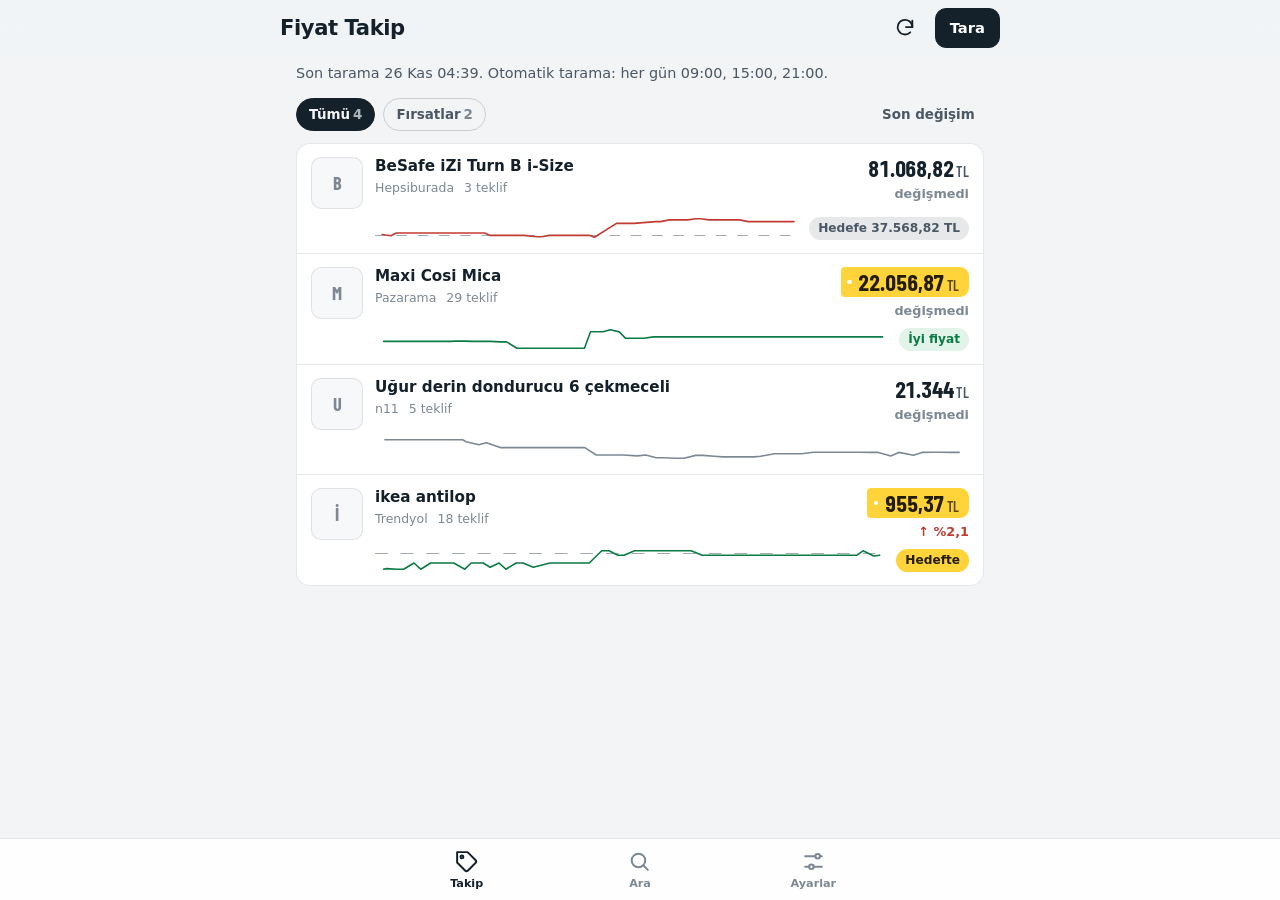
==== commit 2cf3b6dc: "Fiyat taramasi: 2026-11-26 01:39 UTC [skip ci]" ====
--- a/docs/index.html
+++ b/docs/index.html
@@ -5,7 +5,7 @@
 <meta name="viewport" content="width=device-width, initial-scale=1, viewport-fit=cover">
 <title>Fiyat Takip</title>
 <meta name="description" content="Türk pazaryerlerinde fiyat arama ve takip">
-<meta name="ft-generated" content="1795625617">
+<meta name="ft-generated" content="1795657157">
 <meta name="theme-color" content="#f2f4f6" media="(prefers-color-scheme: light)">
 <meta name="theme-color" content="#0e1418" media="(prefers-color-scheme: dark)">
 <link rel="manifest" href="manifest.webmanifest">
@@ -24,7 +24,7 @@
 <div id="app" class="app" aria-live="polite">
   <noscript><p class="noscript">Bu uygulama JavaScript gerektirir.</p></noscript>
 </div>
-<script id="ft-data" type="application/json">{"version":2,"generated_at":1795625617,"repo":"kaan2635/fiyat-takip","schedule":"Her gün 09:00, 15:00, 21:00","settings":{"drop_alert_percent":5.0,"default_sites":["trendyol","hepsiburada","amazon","n11","pazarama","teknosa","mediamarkt"]},"sources":[{"id":"trendyol","label":"Trendyol","default":true},{"id":"hepsiburada","label":"Hepsiburada","default":true},{"id":"amazon","label":"Amazon","default":true},{"id":"n11","label":"n11","default":true},{"id":"pazarama","label":"Pazarama","default":true},{"id":"teknosa","label":"Teknosa","default":true},{"id":"mediamarkt","label":"MediaMarkt","default":true}],"products":[{"id":"besafe-izi-turn-b-i-size","name":"BeSafe iZi Turn B i-Size","kind":"search","query":"BeSafe iZi Turn B i-Size","url":"","enabled":true,"mode":"http","target":43500.0,"rules":{"sites":[],"exclude":[],"must_include":[],"min_price":20000.0,"max_price":null,"include_listings":[],"exclude_listings":[]},"added_at":"","status":"ok","note":"3 teklif | BeSafe Besafe Izi Turn B I-Size Oto Koltuğu 0-18 kg Anthracite Mesh","scanned_at":1795625597,"price":81068.82,"price_is_stale":false,"currency":"TRY","in_stock":true,"best":{"site":"hepsiburada.com","url":"https://www.hepsiburada.com/besafe-izi-turn-b-i-size-oto-koltugu-0-18-kg-anthracite-mesh-pm-HBC0000R3KMEB","title":"BeSafe Besafe Izi Turn B I-Size Oto Koltuğu 0-18 kg Anthracite Mesh","key":"hepsiburada:HBC0000R3KMEB"},"image":"https://productimages.hepsiburada.net/s/777/222-222/110003217545128.jpg","stats":{"current":81068.82,"previous":81068.82,"lowest":38647.58,"highest":88698.75,"lowest_at":1794351308,"change_percent":0.0,"points":158,"first_seen":1790109015,"is_lowest_ever":false},"deal":{"level":"high","position":0.848,"low":38647.58,"high":88698.75,"average":50990.95,"vs_average_percent":59.0,"window_days":90},"history":[[1790109015,43500.0],[1790109784,43500.0],[1790113809,43500.0],[1790114370,43500.0],[1790116793,43424.25],[1790154017,43424.25],[1790160956,43424.25],[1790180173,43424.25],[1790197907,43424.25],[1790248501,43424.25],[1790267914,43424.25],[1790284458,43424.25],[1790335218,43424.25],[1790354653,43424.25],[1790370681,43424.25],[1790420196,43424.25],[1790438171,43424.25],[1790455429,43424.25],[1790508831,43424.25],[1790526754,43424.25],[1790542808,43424.25],[1790600826,43424.25],[1790636398,43424.25],[1790684227,43424.25],[1790719088,43424.25],[1790769758,43424.25],[1790782348,43424.25],[1790782405,43424.25],[1790782451,43424.25],[1790782655,43424.25],[1790786706,43424.25],[1790805412,43424.25],[1790858130,43500.0],[1790893499,43500.0],[1790942424,43500.0],[1790972264,45999.0],[1790972611,45999.0],[1790978056,43500.0],[1791025997,43500.0],[1791042625,43500.0],[1791060049,43500.0],[1791114784,45999.0],[1791131565,43500.0],[1791147408,43500.0],[1791208167,43500.0],[1791244148,43500.0],[1791291231,43500.0],[1791325514,43500.0],[1791377275,43500.0],[1791413408,43500.0],[1791464205,43500.0],[1791500451,43500.0],[1791549769,43500.0],[1791565821,43500.0],[1791584508,43500.0],[1791633697,43500.0],[1791666924,43500.0],[1791720873,43500.0],[1791754524,45999.0],[1791815890,45999.0],[1791850452,45999.0],[1791898955,45999.0],[1791930137,45999.0],[1791976863,45999.0],[1791996135,45999.0],[1792012851,45999.0],[1792061924,45999.0],[1792076819,45999.0],[1792081638,45999.0],[1792098037,45999.0],[1792147917,45999.0],[1792167163,45999.0],[1792182940,45999.0],[1792232143,45999.0],[1792249571,45999.0],[1792264849,45999.0],[1792268068,45999.0],[1792319483,45999.0],[1792337381,45999.0],[1792354340,45999.0],[1792412524,45999.0],[1792447457,45999.0],[1792494105,45999.0],[1792513673,45999.0],[1792531199,45999.0],[1792581520,45999.0],[1792601101,45999.0],[1792617623,45999.0],[1792667846,45999.0],[1792687524,45999.0],[1792703783,45999.0],[1792753715,45999.0],[1792773371,45999.0],[1792789504,45999.0],[1792837542,45999.0],[1792855842,45999.0],[1792873322,45999.0],[1792925573,45999.0],[1792942837,45999.0],[1792960104,45999.0],[1793017429,42499.15],[1793053326,49999.0],[1793101384,49999.0],[1793122547,49999.0],[1793138023,49999.0],[1793189721,49999.0],[1793225822,49999.0],[1793276726,49999.0],[1793313007,49999.0],[1793362628,49999.0],[1793397542,49999.0],[1793447313,49999.0],[1793465723,49999.0],[1793480777,49999.0],[1793537247,49999.0],[1793569559,49999.0],[1793631401,49999.0],[1793666323,43424.25],[1793713467,43424.25],[1793746692,43424.25],[1793800392,43424.25],[1793834275,43424.25],[1793887715,43424.25],[1793973046,39999.0],[1794005198,39999.0],[1794054924,43424.25],[1794087072,43424.25],[1794142348,43424.25],[1794174350,43424.25],[1794237948,43424.25],[1794273314,43424.25],[1794320862,43424.25],[1794351308,38647.58],[1794494694,76300.06],[1794525369,76300.06],[1794578527,76300.06],[1794611938,76300.06],[1794749631,81068.75],[1794781996,81068.75],[1794841243,85837.5],[1794879634,85837.5],[1794929806,85837.5],[1794962339,85837.5],[1795014848,88698.75],[1795046241,88698.75],[1795101719,85837.57],[1795134061,85837.57],[1795186738,85837.57],[1795218263,85837.57],[1795270823,85837.57],[1795301448,85837.57],[1795356686,81068.82],[1795389535,81068.82],[1795455183,81068.82],[1795492335,81068.82],[1795539856,81068.82],[1795571853,81068.82],[1795625597,81068.82]],"offers":[{"site":"hepsiburada.com","title":"BeSafe Besafe Izi Turn B I-Size Oto Koltuğu 0-18 kg Anthracite Mesh","price":81068.82,"url":"https://www.hepsiburada.com/besafe-izi-turn-b-i-size-oto-koltugu-0-18-kg-anthracite-mesh-pm-HBC0000R3KMEB","image":"https://productimages.hepsiburada.net/s/777/222-222/110003217545128.jpg","key":"hepsiburada:HBC0000R3KMEB"},{"site":"hepsiburada.com","title":"BeSafe Besafe Izı Turn B I-Size Oto Koltuğu 0-18 kg Metalic Melange","price":81068.82,"url":"https://www.hepsiburada.com/besafe-izi-turn-b-i-size-oto-koltugu-0-18-kg-metalic-melange-pm-HBC0000R3L9R3","image":"https://productimages.hepsiburada.net/s/777/222-222/110003217584703.jpg","key":"hepsiburada:HBC0000R3L9R3"},{"site":"n11.com","title":"Besafe İzı Turn B I-size Oto Koltuğu 0-18 Kg Metalic Melange","price":83930.0,"url":"https://www.n11.com/urun/besafe-izi-turn-b-i-size-oto-koltugu-0-18-kg-metalic-melange-152652534","image":"https://n11scdn.akamaized.net/a1/640/12/58/83/32/IMG-3443796237776997911.jpg","key":"n11:152652534"}],"rejected":[],"warnings":[],"per_site":{"trendyol":{"ok":true,"found":7,"kept":0},"hepsiburada":{"ok":true,"found":2,"kept":2},"amazon":{"ok":true,"found":5,"kept":0},"n11":{"ok":true,"found":1,"kept":1},"pazarama":{"ok":true,"found":20,"kept":0},"teknosa":{"ok":true,"found":20,"kept":0},"mediamarkt":{"ok":true,"found":12,"kept":0}}},{"id":"maxi-cosi-mica","name":"Maxi Cosi Mica","kind":"search","query":"Maxi Cosi Mica","url":"","enabled":true,"mode":"http","target":null,"rules":{"sites":[],"exclude":[],"must_include":[],"min_price":null,"max_price":null,"include_listings":[],"exclude_listings":["n11:66354387"]},"added_at":"","status":"ok","note":"29 teklif | Maxi-Cosi Mica 360 Pro I-Size SlideTech Kızaklı İsofix'li Dönebilir Yatabilir 0-18 Kg Bebek Oto Koltuğu Authentic Graphite","scanned_at":1795625604,"price":22056.87,"price_is_stale":false,"currency":"TRY","in_stock":true,"best":{"site":"pazarama.com","url":"https://www.pazarama.com/maxi-cosi-mica-360-pro-i-size-slidetech-kizakli-isofixli-donebilir-yatabilir-0-18-kg-bebek-oto-koltugu-authentic-graphite-p-8712930187189","title":"Maxi-Cosi Mica 360 Pro I-Size SlideTech Kızaklı İsofix'li Dönebilir Yatabilir 0-18 Kg Bebek Oto Koltuğu Authentic Graphite","key":"pazarama:8712930187189"},"image":"https://img.pzrmcdn.com/mnresize/452/448/asset/8712930187189/images/maxicosimica360proisizeslidetechkzaklsofixlidnebiliryatabilir018kgbebekotokoltuuauthenticgraphite-1.jpg","stats":{"current":22056.87,"previous":22056.87,"lowest":19999.0,"highest":50302.98,"lowest_at":1793800398,"change_percent":0.0,"points":127,"first_seen":1790972634,"is_lowest_ever":false},"deal":{"level":"good","position":0.068,"low":19999.0,"high":50302.98,"average":24139.87,"vs_average_percent":-8.6,"window_days":90},"history":[[1790972634,27679.2],[1790978061,27679.2],[1791026004,27679.2],[1791042630,27679.2],[1791060054,27679.2],[1791114803,27679.2],[1791131572,27679.2],[1791147413,27679.2],[1791208172,27679.2],[1791244153,27679.2],[1791291236,27679.2],[1791325519,27679.2],[1791377280,27679.2],[1791413412,27679.2],[1791464209,27679.2],[1791500457,27679.2],[1791549775,27679.2],[1791565825,27679.2],[1791584512,27679.2],[1791633701,27679.2],[1791666930,27679.2],[1791720878,27679.2],[1791754530,27679.2],[1791815894,25949.25],[1791850458,25949.25],[1791898960,25949.25],[1791930142,25949.25],[1791976868,25949.25],[1791996140,25949.25],[1792012856,25949.25],[1792061930,25949.25],[1792076832,24719.0],[1792079078,24719.0],[1792081645,24719.0],[1792098042,24719.0],[1792147924,24719.0],[1792167170,24719.0],[1792182947,24719.0],[1792232152,24719.0],[1792249578,24719.0],[1792268075,24719.0],[1792319494,24719.0],[1792337388,24719.0],[1792354347,24719.0],[1792412531,24719.0],[1792447468,24719.0],[1792494116,24719.0],[1792513685,24719.0],[1792531206,24719.0],[1792581527,24719.0],[1792601112,24719.0],[1792617634,24719.0],[1792667858,24719.0],[1792687532,24719.0],[1792703790,24899.0],[1792753721,24899.0],[1792773383,24899.0],[1792789513,25499.0],[1792837554,25499.0],[1792855848,27679.2],[1792873329,27679.2],[1792925581,27679.2],[1792942848,27679.2],[1792960111,50302.98],[1793006216,22990.0],[1793017434,22990.0],[1793053333,22990.0],[1793101391,22990.0],[1793122554,21243.0],[1793138033,21243.0],[1793189727,21243.0],[1793225829,21243.0],[1793276733,21243.0],[1793313014,21243.0],[1793362635,21243.0],[1793397549,21243.0],[1793447322,21243.0],[1793465730,21243.0],[1793480783,21300.0],[1793537259,21300.0],[1793569566,21243.0],[1793631407,21243.0],[1793666334,21243.0],[1793713474,21150.0],[1793746699,21150.0],[1793800398,19999.0],[1793834282,19999.0],[1793887721,19999.0],[1793973053,19999.0],[1794005205,19999.0],[1794054934,19999.0],[1794087080,19999.0],[1794142355,19999.0],[1794174358,22990.0],[1794237955,22990.0],[1794273324,23354.33],[1794320870,22985.0],[1794351319,21835.75],[1794404489,21797.37],[1794442139,21797.37],[1794494705,22056.87],[1794525376,22056.87],[1794578539,22056.87],[1794611944,22056.87],[1794661502,22056.87],[1794693737,22056.87],[1794749639,22056.87],[1794782003,22056.87],[1794841250,22056.87],[1794879641,22056.87],[1794929813,22056.87],[1794962349,22056.87],[1795014854,22056.87],[1795046248,22056.87],[1795101726,22056.87],[1795134068,22056.87],[1795186745,22056.87],[1795218273,22056.87],[1795270835,22056.87],[1795301454,22056.87],[1795356693,22056.87],[1795389542,22056.87],[1795455194,22056.87],[1795492347,22056.87],[1795539862,22056.87],[1795571860,22056.87],[1795625604,22056.87]],"offers":[{"site":"pazarama.com","title":"Maxi-Cosi Mica 360 Pro I-Size SlideTech Kızaklı İsofix'li Dönebilir Yatabilir 0-18 Kg Bebek Oto Koltuğu Authentic Graphite","price":22056.87,"url":"https://www.pazarama.com/maxi-cosi-mica-360-pro-i-size-slidetech-kizakli-isofixli-donebilir-yatabilir-0-18-kg-bebek-oto-koltugu-authentic-graphite-p-8712930187189","image":"https://img.pzrmcdn.com/mnresize/452/448/asset/8712930187189/images/maxicosimica360proisizeslidetechkzaklsofixlidnebiliryatabilir018kgbebekotokoltuuauthenticgraphite-1.jpg","key":"pazarama:8712930187189"},{"site":"hepsiburada.com","title":"Maxi-Cosi MaxiCosi Mica 360 Pro İSize Dünyanın İlk Kızaklı, Araç Dışına Çıkabilen İsofix'Li 360 Dönebilir Yatabilir 018 Kg Bebek Oto Koltuğu Authentic Graphite","price":23354.33,"url":"https://www.hepsiburada.com/maxicosi-mica-360-pro-isize-dunyanin-ilk-kizakli-arac-disina-cikabilen-isofix-li-360-donebilir-yatabilir-018-kg-bebek-oto-koltugu-authentic-graphite-p-HBCV00005TB8VU","image":"https://productimages.hepsiburada.net/s/777/222-222/110001209426891.jpg","key":"hepsiburada:HBCV00005TB8VU"},{"site":"trendyol.com","title":"MAXİ-COSİ Maxi-cosi Mica 360 Pro I-size Slidetech Kızaklı Isofix'li Dönebilir Yatabilir 0-18 Kg Oto Koltuğu","price":24990.0,"url":"https://www.trendyol.com/maxi-cosi/maxi-cosi-mica-360-pro-i-size-slidetech-kizakli-isofix-li-donebilir-yatabilir-0-18-kg-oto-koltugu-p-808307874?boutiqueId=61&merchantId=109213","image":"https://cdn.dsmcdn.com/mnresize/400/-/ty1731/prod/QC_ENRICHMENT/20250821/12/04c29eb3-c668-30f8-858b-161b4da6c957/1_org_zoom.jpg","key":"trendyol:808307874"},{"site":"trendyol.com","title":"MAXİ-COSİ Maxi-cosi Mica 360 Pro Adac'lı Slidetech Kızaklı Isofix'li Dönebilir 0-18 Kg Oto Koltuğu Black","price":24990.0,"url":"https://www.trendyol.com/maxi-cosi/maxi-cosi-mica-360-pro-adac-li-slidetech-kizakli-isofix-li-donebilir-0-18-kg-oto-koltugu-black-p-811428041?boutiqueId=61&merchantId=109213","image":"https://cdn.dsmcdn.com/mnresize/400/-/ty1763/prod/QC_ENRICHMENT/20250923/11/520a2f11-b945-3113-8e8f-8aaf0a9cec7f/1_org_zoom.jpg","key":"trendyol:811428041"},{"site":"trendyol.com","title":"MAXİ-COSİ Mica Slide Pro i-Size 27 cm Araç Dışına Çıkabilen 360 Dönebilir 0-18 kg Bebek Oto Koltuğu Authentic Black","price":24990.0,"url":"https://www.trendyol.com/maxi-cosi/mica-slide-pro-i-size-27-cm-arac-disina-cikabilen-360-donebilir-0-18-kg-bebek-oto-koltugu-authentic-black-p-1216616536?boutiqueId=61&merchantId=109213","image":"https://cdn.dsmcdn.com/mnresize/400/-/ty1979/prod/QC_PREP/20261015/16/e4829c6c-f622-34fb-9c8e-f387e09ae0a9/1_org_zoom.jpg","key":"trendyol:1216616536"},{"site":"trendyol.com","title":"MAXİ-COSİ Mica Slide Pro i-Size 27 cm Araç Dışına Çıkabilen 360 Dönebilir 0-18 kg Bebek Oto Koltuğu Authentic Truffle","price":24990.0,"url":"https://www.trendyol.com/maxi-cosi/mica-slide-pro-i-size-27-cm-arac-disina-cikabilen-360-donebilir-0-18-kg-bebek-oto-koltugu-authentic-truffle-p-1216597640?boutiqueId=61&merchantId=109213","image":"https://cdn.dsmcdn.com/mnresize/400/-/ty1977/prod/QC_PREP/20261015/16/027b09a5-cccb-3ec3-a817-16ecb1b90efe/1_org_zoom.jpg","key":"trendyol:1216597640"},{"site":"trendyol.com","title":"MAXİ-COSİ Mica Slide Pro i-Size 27 cm Araç Dışına Çıkabilen 360 Dönebilir 0-18 kg Bebek Oto Koltuğu Authentic Green","price":24990.0,"url":"https://www.trendyol.com/maxi-cosi/mica-slide-pro-i-size-27-cm-arac-disina-cikabilen-360-donebilir-0-18-kg-bebek-oto-koltugu-authentic-green-p-1216622965?boutiqueId=61&merchantId=109213","image":"https://cdn.dsmcdn.com/mnresize/400/-/ty1979/prod/QC_PREP/20261015/16/38c247c3-4e02-320d-bfbc-06fb854afcb8/1_org_zoom.jpg","key":"trendyol:1216622965"},{"site":"hepsiburada.com","title":"Maxi-Cosi Mica Slide Pro i-Size 27 cm Araç Dışına Çıkabilen 360 Dönebilir 0-18 kg Bebek Oto Koltuğu Authentic Truffle","price":24990.0,"url":"https://www.hepsiburada.com/maxi-cosi-mica-slide-pro-i-size-27-cm-arac-disina-cikabilen-360-donebilir-0-18-kg-bebek-oto-koltugu-authentic-truffle-p-HBCV0000MVDKY5","image":"https://productimages.hepsiburada.net/s/777/222-222/110002708658078.jpg","key":"hepsiburada:HBCV0000MVDKY5"},{"site":"amazon.com.tr","title":"Maxi-Cosi Mica 360 Pro I-Size SlideTech Kızaklı İsofix'li Dönebilir Yatabilir 0-18 Kg Bebek Oto Koltuğu Authentic","price":24990.0,"url":"https://www.amazon.com.tr/dp/B0CTKMPJXP","image":"https://m.media-amazon.com/images/I/51mEGOt4S+L._AC_UL320_.jpg","key":"amazon:B0CTKMPJXP"},{"site":"n11.com","title":"Maxi Cosi MaxiCosi Mica 360 Pro İSize Dünyanın İlk Kızaklı, Araç Dışına Çıkabilen Adac'Lı İsofix'Li 360 Dönebilir Yatabilir 018 Kg Bebek Oto Koltuğu Authentic Black","price":24990.0,"url":"https://www.n11.com/urun/maxicosi-mica-360-pro-isize-dunyanin-ilk-kizakli-arac-disina-cikabilen-adacli-isofixli-360-donebilir-yatabilir-018-kg-bebek-oto-koltugu-authentic-black-110867382","image":"https://n11scdn.akamaized.net/a1/640/10/81/27/70/IMG-8850500626463178916.jpg","key":"n11:110867382"},{"site":"n11.com","title":"Maxi-cosi Mica Slide Pro İ-size Dünyanın İlk Kızaklı, Araç Dışına Çıkabilen İsofix'li 360 Dönebilir Yatabilir 0-18 Kg Bebek Oto Koltuğu Authentic Black","price":24990.0,"url":"https://www.n11.com/urun/maxi-cosi-mica-slide-pro-i-size-dunyanin-ilk-kizakli-arac-disina-cikabilen-isofixli-360-donebilir-yatabilir-0-18-kg-bebek-oto-koltugu-authentic-black-144578601","image":"https://n11scdn.akamaized.net/a1/640/01/38/89/99/IMG-2550675669460407814.jpg","key":"n11:144578601"},{"site":"n11.com","title":"Maxi-cosi Mica Slide Pro İ-size Dünyanın İlk Kızaklı, Araç Dışına Çıkabilen İsofix'li 360 Dönebilir Yatabilir 0-18 Kg Bebek Oto Koltuğu Authentic Truffle","price":24990.0,"url":"https://www.n11.com/urun/maxi-cosi-mica-slide-pro-i-size-dunyanin-ilk-kizakli-arac-disina-cikabilen-isofixli-360-donebilir-yatabilir-0-18-kg-bebek-oto-koltugu-authentic-truffle-144576412","image":"https://n11scdn.akamaized.net/a1/640/01/39/89/10/IMG-7601441892169188614.jpg","key":"n11:144576412"},{"site":"n11.com","title":"Maxi-cosi Mica Slide Pro İ-size Dünyanın İlk Kızaklı, Araç Dışına Çıkabilen İsofix'li 360 Dönebilir Yatabilir 0-18 Kg Bebek Oto Koltuğu Authentic Green","price":24990.0,"url":"https://www.n11.com/urun/maxi-cosi-mica-slide-pro-i-size-dunyanin-ilk-kizakli-arac-disina-cikabilen-isofixli-360-donebilir-yatabilir-0-18-kg-bebek-oto-koltugu-authentic-green-144585356","image":"https://n11scdn.akamaized.net/a1/640/05/10/52/29/IMG-2286287813444797147.jpg","key":"n11:144585356"},{"site":"pazarama.com","title":"Maxi-Cosi Mica Slide Pro i-Size Dünyanın İlk Kızaklı, Araç Dışına Çıkabilen İsofix'li 360 Dönebilir Yatabilir 0-18 kg Bebek Oto Koltuğu Authentic Black","price":24990.0,"url":"https://www.pazarama.com/maxi-cosi-mica-slide-pro-oto-koltugu-siyah-0-18kg-isofix-8720291001679-p-8720291001679","image":"https://img.pzrmcdn.com/mnresize/452/448/asset/8720291001679/images/maxicosimicaslideproisizednyannlkkzaklaradnakabilensofixli360dnebiliryatabilir018kgbebekotokoltuuauthenticblack-195dce4e3-1f59-42a7-b98d-369371661d3c.png","key":"pazarama:8720291001679"},{"site":"pazarama.com","title":"Maxi-Cosi Mica Slide Pro i-Size Dünyanın İlk Kızaklı, Araç Dışına Çıkabilen İsofix'li 360 Dönebilir Yatabilir 0-18 kg Bebek Oto Koltuğu Authentic Truffle","price":24990.0,"url":"https://www.pazarama.com/maxi-cosi-mica-slide-pro-oto-koltugu-bej-0-18kg-isofix-8720291001686-p-8720291001686","image":"https://img.pzrmcdn.com/mnresize/452/448/asset/8720291001686/images/maxicosimicaslideproisizednyannlkkzaklaradnakabilensofixli360dnebiliryatabilir018kgbebekotokoltuuauthentictruffle-153e7730b-1aba-40d8-b244-0c557f5d392d.png","key":"pazarama:8720291001686"},{"site":"pazarama.com","title":"Maxi-Cosi Mica Slide Pro i-Size Dünyanın İlk Kızaklı, Araç Dışına Çıkabilen İsofix'li 360 Dönebilir Yatabilir 0-18 kg Bebek Oto Koltuğu Authentic Green","price":24990.0,"url":"https://www.pazarama.com/maxi-cosi-mica-slide-pro-oto-koltugu-yesil-0-18kg-isofix-8720291001709-p-8720291001709","image":"https://img.pzrmcdn.com/mnresize/452/448/asset/8720291001709/images/maxicosimicaslideproisizednyannlkkzaklaradnakabilensofixli360dnebiliryatabilir018kgbebekotokoltuuauthenticgreen-1e55b94b2-a50a-4668-820e-3a7729694c6c.png","key":"pazarama:8720291001709"},{"site":"pazarama.com","title":"Maxi-Cosi Mica 360 Pro İ-Size Slidetech Kızaklı İ̇Sofix'Li Dönebilir Yatabilir 0-18 Kg Bebek Oto Koltuğu Authentic Black","price":24990.01,"url":"https://www.pazarama.com/maxi-cosi-mica-360-pro-i-size-slidetech-kizakli-isofixli-donebilir-yatabilir-0-18-kg-bebek-oto-koltugu-authentic-black-p-8712930187172","image":"https://img.pzrmcdn.com/mnresize/452/448/asset/8712930187172/images/maxicosimica360proisizeslidetechkzaklsofixlidnebiliryatabilir018kgbebekotokoltuuauthenticblack-1.jpg","key":"pazarama:8712930187172"},{"site":"hepsiburada.com","title":"Maxi-Cosi Mica 360 Pro 0-18 kg Black - Bebeconfort Gaiafix 15-36 kg Stitch Oto Koltuğu Paketi","price":25990.0,"url":"https://www.hepsiburada.com/maxi-cosi-mica-360-pro-0-18-kg-black-bebeconfort-gaiafix-15-36-kg-stitch-oto-koltugu-paketi-p-HBCV0000NWTF30","image":"https://productimages.hepsiburada.net/s/777/222-222/110002853599596.jpg","key":"hepsiburada:HBCV0000NWTF30"},{"site":"n11.com","title":"Maxi-cosi Mica 360 Pro 0-18 Kg Black - Bebeconfort Gaiafix 15-36 Kg Black Oto Koltuğu Paketi","price":25990.0,"url":"https://www.n11.com/urun/maxi-cosi-mica-360-pro-0-18-kg-black-bebeconfort-gaiafix-15-36-kg-black-oto-koltugu-paketi-147311136","image":"https://n11scdn.akamaized.net/a1/640/01/70/00/05/IMG-4155625863192711511.jpg","key":"n11:147311136"},{"site":"n11.com","title":"Maxi-cosi Mica 360 Pro 0-18 Kg Black - Bebeconfort Gaiafix 15-36 Kg Spiderman Oto Koltuğu Paketi","price":25990.0,"url":"https://www.n11.com/urun/maxi-cosi-mica-360-pro-0-18-kg-black-bebeconfort-gaiafix-15-36-kg-spiderman-oto-koltugu-paketi-147098066","image":"https://n11scdn.akamaized.net/a1/640/07/63/90/11/IMG-1300440284128013128.jpg","key":"n11:147098066"},{"site":"n11.com","title":"Maxi-cosi Mica 360 Pro 0-18 Kg Grap - Bebeconfort Gaiafix 15-36 Kg Grap Oto Koltuğu Paketi","price":25990.0,"url":"https://www.n11.com/urun/maxi-cosi-mica-360-pro-0-18-kg-grap-bebeconfort-gaiafix-15-36-kg-grap-oto-koltugu-paketi-147313415","image":"https://n11scdn.akamaized.net/a1/640/01/98/88/83/IMG-6582041067418695350.jpg","key":"n11:147313415"},{"site":"n11.com","title":"Maxi-cosi Mica 360 Pro 0-18 Kg Black - Bebeconfort Gaiafix 15-36 Kg Stitch Oto Koltuğu Paketi","price":25990.0,"url":"https://www.n11.com/urun/maxi-cosi-mica-360-pro-0-18-kg-black-bebeconfort-gaiafix-15-36-kg-stitch-oto-koltugu-paketi-147088152","image":"https://n11scdn.akamaized.net/a1/640/15/91/60/80/IMG-3188672110038052537.jpg","key":"n11:147088152"},{"site":"pazarama.com","title":"Maxi-Cosi Mica 360 Pro 0-18 kg Grap - Bebeconfort GaiaFix 15-36 kg Grap Oto Koltuğu Paketi","price":25990.0,"url":"https://www.pazarama.com/maxi-cosi-mica-360-pro-bebeconfort-gaiafix-oto-koltugu-gri-8685338915213-p-8685338915213","image":"https://img.pzrmcdn.com/mnresize/452/448/asset/8685338915213/images/maxicosimica360pro018kggrapbebeconfortgaiafix1536kggrapotokoltuupaketi-1dd918815-ae67-412b-b002-93dea572df3b.jpg","key":"pazarama:8685338915213"},{"site":"pazarama.com","title":"Maxi-Cosi Mica 360 Pro 0-18 kg Black - Bebeconfort GaiaFix 15-36 kg Stitch Oto Koltuğu Paketi","price":25990.0,"url":"https://www.pazarama.com/maxi-cosi-mica-360-pro-bebeconfort-gaiafix-oto-koltugu-seti-8685338915169-p-8685338915169","image":"https://img.pzrmcdn.com/mnresize/452/448/asset/8685338915169/images/maxicosimica360pro018kgblackbebeconfortgaiafix1536kgstitchotokoltuupaketi-18b8839a6-c7b9-4258-9cfe-1310bcf99e56.jpg","key":"pazarama:8685338915169"},{"site":"pazarama.com","title":"Maxi-Cosi Mica 360 Pro 0-18 kg Black - Bebeconfort GaiaFix 15-36 kg Black Oto Koltuğu Paketi","price":25990.0,"url":"https://www.pazarama.com/maxi-cosi-mica-360-pro-ve-bebeconfort-gaiafix-oto-koltugu-seti-siyah-8685338915206-p-8685338915206","image":"https://img.pzrmcdn.com/mnresize/452/448/asset/8685338915206/images/maxicosimica360pro018kgblackbebeconfortgaiafix1536kgblackotokoltuupaketi-187f9c633-4588-49b0-a736-83863f68db62.jpg","key":"pazarama:8685338915206"},{"site":"pazarama.com","title":"Maxi-Cosi Mica 360 Pro 0-18 kg Black - Bebeconfort GaiaFix 15-36 kg Spiderman Oto Koltuğu Paketi","price":25990.0,"url":"https://www.pazarama.com/maxi-cosi-mica-360-pro-0-18-kg-black-bebeconfort-gaiafix-15-36-kg-spiderman-oto-koltugu-paketi-p-8685338915183","image":"https://img.pzrmcdn.com/mnresize/452/448/asset/8685338915183/images/maxicosimica360pro018kgblackbebeconfortgaiafix1536kgspidermanotokoltuupaketi-15d3fad33-ca17-44cb-93df-ff3ef9056869.jpg","key":"pazarama:8685338915183"},{"site":"amazon.com.tr","title":"Maxi-Cosi Mica Slide Pro, 360° Oto Koltuğu 0-4 Yaş, Authentic Green","price":38446.16,"url":"https://www.amazon.com.tr/dp/B0HPGL8F8C","image":"https://m.media-amazon.com/images/I/515JG3HxcnL._AC_UL320_.jpg","key":"amazon:B0HPGL8F8C"},{"site":"amazon.com.tr","title":"Maxi-Cosi Mica Slide Pro, 360° Oto Koltuğu 0-4 Yaş, Authentic Black","price":38446.16,"url":"https://www.amazon.com.tr/dp/B0HPGQY3XX","image":"https://m.media-amazon.com/images/I/51JLJCN9ZRL._AC_UL320_.jpg","key":"amazon:B0HPGQY3XX"},{"site":"amazon.com.tr","title":"Maxi-Cosi Mica Slide Pro, 360° Dönebilen Oto Koltuğu, 0-4 Yaş, Authentic Truffle","price":38446.16,"url":"https://www.amazon.com.tr/dp/B0HPGT6TLH","image":"https://m.media-amazon.com/images/I/51syk6HHr9L._AC_UL320_.jpg","key":"amazon:B0HPGT6TLH"}],"rejected":[{"site":"n11.com","title":"Maxi Cosi MaxiCosi Mica 360 Pro İSize Dünyanın İlk Kızaklı, Araç Dışına Çıkabilen İsofix'Li 360 Dönebilir Yatabilir 018 Kg Bebek Oto Koltuğu Authentic Graphite","price":24990.0,"url":"https://www.n11.com/urun/maxicosi-mica-360-pro-isize-dunyanin-ilk-kizakli-arac-disina-cikabilen-isofixli-360-donebilir-yatabilir-018-kg-bebek-oto-koltugu-authentic-graphite-66354387","currency":"TRY","image":"https://n11scdn.akamaized.net/a1/640/02/11/64/32/IMG-7164332642042844711.jpg","key":"n11:66354387","code":"user","reason":"bu ilani 'bu urun degil' diye isaretledin","near":true},{"site":"trendyol.com","title":"MAXİ-COSİ Ortopedik Yaylı Yatak Tek Kişilik Yatak Çift Kişilik Yatak Ve Bebek Yatakları","price":1362.52,"url":"https://www.trendyol.com/maxi-cosi/ortopedik-yayli-yatak-tek-kisilik-yatak-cift-kisilik-yatak-ve-bebek-yataklari-p-653429481?boutiqueId=61&merchantId=108851","currency":"TRY","image":"https://cdn.dsmcdn.com/mnresize/400/-/ty738/product/media/images/20230221/16/285800335/863929201/1/1_org_zoom.jpg","key":"trendyol:653429481","code":"tokens","reason":"baslik sorguyla ortusmuyor (2/3, eksik: mica)","near":true},{"site":"trendyol.com","title":"MAXİ-COSİ Oyun Parkı Yatağı Beşik Bebek Yatağı Çocuk Yatağı Oyun Alanı Yatağı Park Beşik Yatağı","price":1411.1,"url":"https://www.trendyol.com/maxi-cosi/oyun-parki-yatagi-besik-bebek-yatagi-cocuk-yatagi-oyun-alani-yatagi-park-besik-yatagi-p-1218084709?boutiqueId=61&merchantId=108851","currency":"TRY","image":"https://cdn.dsmcdn.com/mnresize/400/-/ty1981/prod/QC_PREP/20261017/11/f1cc0b60-d5d5-373e-ad37-9d693bf70714/1_org_zoom.jpg","key":"trendyol:1218084709","code":"tokens","reason":"baslik sorguyla ortusmuyor (2/3, eksik: mica)","near":true},{"site":"trendyol.com","title":"MAXİ-COSİ Şeffaf Bebek Arabası Yağmurluğu (Leona2, Soho, Lara2 ile uyumludur)","price":2190.0,"url":"https://www.trendyol.com/maxi-cosi/seffaf-bebek-arabasi-yagmurlugu-leona2-soho-lara2-ile-uyumludur-p-970448245?boutiqueId=61&merchantId=109213","currency":"TRY","image":"https://cdn.dsmcdn.com/mnresize/400/-/ty1722/prod/QC_PREP/20250812/12/dcdba14b-f7d9-3617-b3e9-1c1e303180f0/1_org_zoom.jpg","key":"trendyol:970448245","code":"tokens","reason":"baslik sorguyla ortusmuyor (2/3, eksik: mica)","near":true},{"site":"trendyol.com","title":"MAXİ-COSİ Maxi-Cosi Polar Astarlı Konforlu Ayak Örtüsü Twillic Graphite","price":3990.0,"url":"https://www.trendyol.com/maxi-cosi/maxi-cosi-polar-astarli-konforlu-ayak-ortusu-twillic-graphite-p-870824136?boutiqueId=61&merchantId=109213","currency":"TRY","image":"https://cdn.dsmcdn.com/mnresize/400/-/ty1595/prod/QC/20241030/14/efd503d8-351b-3a06-955f-18904662a3d1/1_org_zoom.jpg","key":"trendyol:870824136","code":"tokens","reason":"baslik sorguyla ortusmuyor (2/3, eksik: mica)","near":true},{"site":"trendyol.com","title":"MAXİ-COSİ Maxi-Cosi Polar Astarlı Konforlu Ayak Örtüsü Twillic Truffle","price":3990.0,"url":"https://www.trendyol.com/maxi-cosi/maxi-cosi-polar-astarli-konforlu-ayak-ortusu-twillic-truffle-p-922370106?boutiqueId=61&merchantId=109213","currency":"TRY","image":"https://cdn.dsmcdn.com/mnresize/400/-/ty1653/prod/QC/20250325/12/598ec0ee-76bc-320a-967d-9c40a4393e05/1_org_zoom.jpg","key":"trendyol:922370106","code":"tokens","reason":"baslik sorguyla ortusmuyor (2/3, eksik: mica)","near":true},{"site":"amazon.com.tr","title":"Maxi-Cosi Lara2 Ultra Kompakt Otomatik Katlanan Kabin Boy Seyahat Sistem Olabilen Bebek Arabası Essential Graphite","price":9898.0,"url":"https://www.amazon.com.tr/dp/B0B4PMSKGV","currency":"TRY","image":"https://m.media-amazon.com/images/I/51UQA22Ti8L._AC_UL320_.jpg","key":"amazon:B0B4PMSKGV","code":"tokens","reason":"baslik sorguyla ortusmuyor (2/3, eksik: mica)","near":true},{"site":"trendyol.com","title":"MAXİ-COSİ Lara2 Ultra Kompakt Otomatik Katlanan Kabin Boy Bebek Arabası Essential Graphite","price":9990.0,"url":"https://www.trendyol.com/maxi-cosi/lara2-ultra-kompakt-otomatik-katlanan-kabin-boy-bebek-arabasi-essential-graphite-p-299365998?boutiqueId=61&merchantId=109213","currency":"TRY","image":"https://cdn.dsmcdn.com/mnresize/400/-/ty1643/prod/QC/20250225/14/ceee0b20-1730-3e65-8a34-752f3fc52494/1_org_zoom.jpg","key":"trendyol:299365998","code":"tokens","reason":"baslik sorguyla ortusmuyor (2/3, eksik: mica)","near":true},{"site":"trendyol.com","title":"MAXİ-COSİ Dove Pro Cloudsoft Titreşimli Sezgisel Sallanan Ikonik Tasarım Ev Tipi Ana Kucağı Elegance Beige","price":9990.0,"url":"https://www.trendyol.com/maxi-cosi/dove-pro-cloudsoft-titresimli-sezgisel-sallanan-ikonik-tasarim-ev-tipi-ana-kucagi-elegance-beige-p-929719048?boutiqueId=61&merchantId=109213","currency":"TRY","image":"https://cdn.dsmcdn.com/mnresize/400/-/ty1669/prod/QC/20250424/17/3023a1b5-4fc7-3895-9b0e-7f2da9d43456/1_org_zoom.jpg","key":"trendyol:929719048","code":"tokens","reason":"baslik sorguyla ortusmuyor (2/3, eksik: mica)","near":true},{"site":"trendyol.com","title":"MAXİ-COSİ Maxi-cosi Lara2 Ultra Kompakt Otomatik Katlanan Kabin Boy Seyahat Sistem Olabilen Bebek Arabası Esse","price":9990.0,"url":"https://www.trendyol.com/maxi-cosi/maxi-cosi-lara2-ultra-kompakt-otomatik-katlanan-kabin-boy-seyahat-sistem-olabilen-bebek-arabasi-esse-p-292890141?boutiqueId=61&merchantId=109213","currency":"TRY","image":"https://cdn.dsmcdn.com/mnresize/400/-/ty1661/prod/QC/20250409/17/8ef889d0-8539-34c0-b740-58f1bb3f872c/1_org_zoom.jpg","key":"trendyol:292890141","code":"tokens","reason":"baslik sorguyla ortusmuyor (2/3, eksik: mica)","near":true},{"site":"amazon.com.tr","title":"Maxi-Cosi CabrioFix i-Size ADAC'lı Bebek Oto Koltuğu ve Ana Kucağı, Essential Graph, 0-13 kg","price":9990.0,"url":"https://www.amazon.com.tr/dp/B09LVKQMBQ","currency":"TRY","image":"https://m.media-amazon.com/images/I/716bchart+L._AC_UL320_.jpg","key":"amazon:B09LVKQMBQ","code":"tokens","reason":"baslik sorguyla ortusmuyor (2/3, eksik: mica)","near":true},{"site":"amazon.com.tr","title":"Maxi-Cosi CabrioFix i-Size ADAC'lı Bebek Oto Koltuğu ve Ana Kucağı, Essential Black, 0-13 kg","price":9990.0,"url":"https://www.amazon.com.tr/dp/B09LVM4ZF5","currency":"TRY","image":"https://m.media-amazon.com/images/I/51bDztQ19UL._AC_UL320_.jpg","key":"amazon:B09LVM4ZF5","code":"tokens","reason":"baslik sorguyla ortusmuyor (2/3, eksik: mica)","near":true},{"site":"trendyol.com","title":"MAXİ-COSİ Maxi-cosi Eva Otomatik Katlanan Kompakt Bebek Arabası Essesntial Black Champagne","price":11290.0,"url":"https://www.trendyol.com/maxi-cosi/maxi-cosi-eva-otomatik-katlanan-kompakt-bebek-arabasi-essesntial-black-champagne-p-841530158?boutiqueId=61&merchantId=109213","currency":"TRY","image":"https://cdn.dsmcdn.com/mnresize/400/-/ty1587/prod/QC/20241018/14/fd6c1cd1-340e-3870-a6e8-f4b125d0e1d1/1_org_zoom.jpg","key":"trendyol:841530158","code":"tokens","reason":"baslik sorguyla ortusmuyor (2/3, eksik: mica)","near":true},{"site":"amazon.com.tr","title":"Maxi-Cosi Maxi Cosi Eva Otomatik Katlanan Kompakt Bebek Arabası Essential Black Champagne","price":11290.0,"url":"https://www.amazon.com.tr/dp/B09SNQLZ2D","currency":"TRY","image":"https://m.media-amazon.com/images/I/51KcA+6ZMNL._AC_UL320_.jpg","key":"amazon:B09SNQLZ2D","code":"tokens","reason":"baslik sorguyla ortusmuyor (2/3, eksik: mica)","near":true},{"site":"amazon.com.tr","title":"Maxi-Cosi RodiFix Pro I-Size İsofix'li 15-36 Kg Çocuk Oto Koltuğu Authentic Black","price":11768.0,"url":"https://www.amazon.com.tr/dp/B0C8ZND5M9","currency":"TRY","image":"https://m.media-amazon.com/images/I/61-eFI3EAcL._AC_UL320_.jpg","key":"amazon:B0C8ZND5M9","code":"tokens","reason":"baslik sorguyla ortusmuyor (2/3, eksik: mica)","near":true},{"site":"amazon.com.tr","title":"Maxi-Cosi Maxi Cosi RodiFix Pro I-Size İsofix'li 15-36 Kg Çocuk Oto Koltuğu Authentic Green","price":11990.0,"url":"https://www.amazon.com.tr/dp/B0CN1H7M4B","currency":"TRY","image":"https://m.media-amazon.com/images/I/51R1MCfoViL._AC_UL320_.jpg","key":"amazon:B0CN1H7M4B","code":"tokens","reason":"baslik sorguyla ortusmuyor (2/3, eksik: mica)","near":true},{"site":"amazon.com.tr","title":"Maxi-Cosi RodiFix Pro² i-Size çocuk koltuğu, 100 – 150 cm, 3,5 – 12 yaş, ISOFIX çocuk oto koltuğu, 3 yatma pozisyonu, ClimaFlow, ayarlanabilir yükseklik/genişlik, G-CELL Side Impact Protection,","price":11990.0,"url":"https://www.amazon.com.tr/dp/B0DNKGVGZF","currency":"TRY","image":"https://m.media-amazon.com/images/I/51qIofsuakL._AC_UL320_.jpg","key":"amazon:B0DNKGVGZF","code":"tokens","reason":"baslik sorguyla ortusmuyor (2/3, eksik: mica)","near":true},{"site":"trendyol.com","title":"MAXİ-COSİ Kore Pro Işık Sensörlü Adac'lı Isofixli I-size 15-36 Kg Çocuk Oto Koltuğu Authentic Grey","price":12390.0,"url":"https://www.trendyol.com/maxi-cosi/kore-pro-isik-sensorlu-adac-li-isofixli-i-size-15-36-kg-cocuk-oto-koltugu-authentic-grey-p-286445554?boutiqueId=61&merchantId=109213","currency":"TRY","image":"https://cdn.dsmcdn.com/mnresize/400/-/ty1154/product/media/images/prod/SPM/PIM/20240131/15/9e51b126-5edf-3c31-bf78-62a254ec2f82/1_org_zoom.jpg","key":"trendyol:286445554","code":"tokens","reason":"baslik sorguyla ortusmuyor (2/3, eksik: mica)","near":true},{"site":"amazon.com.tr","title":"Maxi-Cosi Kore Pro ADAC'lı Isofixli Çocuk Oto Koltuğu, Authentic Graphite, 15-36 kg","price":12390.0,"url":"https://www.amazon.com.tr/dp/B0816D3P5H","currency":"TRY","image":"https://m.media-amazon.com/images/I/71YGybKHxLL._AC_UL320_.jpg","key":"amazon:B0816D3P5H","code":"tokens","reason":"baslik sorguyla ortusmuyor (2/3, eksik: mica)","near":true},{"site":"amazon.com.tr","title":"Maxi-Cosi Kore Pro ADAC'lı Isofixli Çocuk Oto Koltuğu, Authentic Grey, 15-36 kg","price":12390.0,"url":"https://www.amazon.com.tr/dp/B0816DCXV9","currency":"TRY","image":"https://m.media-amazon.com/images/I/81Cp2-QoBXL._AC_UL320_.jpg","key":"amazon:B0816DCXV9","code":"tokens","reason":"baslik sorguyla ortusmuyor (2/3, eksik: mica)","near":true},{"site":"trendyol.com","title":"MAXİ-COSİ Maxi-Cosi Sense Yatış Pozisyonu Ayarlanabilir Ekstra Geniş 0-9 kg Portbebe Twillic Truffle","price":12990.0,"url":"https://www.trendyol.com/maxi-cosi/maxi-cosi-sense-yatis-pozisyonu-ayarlanabilir-ekstra-genis-0-9-kg-portbebe-twillic-truffle-p-926166293?boutiqueId=61&merchantId=109213","currency":"TRY","image":"https://cdn.dsmcdn.com/mnresize/400/-/ty1761/prod/QC_ENRICHMENT/20250923/11/bc888e1e-e7a1-36f2-8c5a-541f6b2b90b3/1_org_zoom.jpg","key":"trendyol:926166293","code":"tokens","reason":"baslik sorguyla ortusmuyor (2/3, eksik: mica)","near":true},{"site":"amazon.com.tr","title":"Maxi-Cosi Minla Plus 6'sı Bir Arada Ahşap Görünümlü 4 Tekerlekli Mama Sandalyesi Elegance Graphite","price":12990.0,"url":"https://www.amazon.com.tr/dp/B0DN9S2QGK","currency":"TRY","image":"https://m.media-amazon.com/images/I/51bXKsADYnL._AC_UL320_.jpg","key":"amazon:B0DN9S2QGK","code":"tokens","reason":"baslik sorguyla ortusmuyor (2/3, eksik: mica)","near":true},{"site":"trendyol.com","title":"MAXİ-COSİ Maxi-Cosi Nomad XL Plus Katlanabilir İsofix'li 9-36 Kg Oto Koltuğu Authentic Black","price":13590.0,"url":"https://www.trendyol.com/maxi-cosi/maxi-cosi-nomad-xl-plus-katlanabilir-isofix-li-9-36-kg-oto-koltugu-authentic-black-p-955391789?boutiqueId=61&merchantId=109213","currency":"TRY","image":"https://cdn.dsmcdn.com/mnresize/400/-/ty1709/prod/QC_PREP/20250711/11/ad90bba6-4ce8-33fb-8ced-4bfad4d6dff5/1_org_zoom.jpg","key":"trendyol:955391789","code":"tokens","reason":"baslik sorguyla ortusmuyor (2/3, eksik: mica)","near":true},{"site":"trendyol.com","title":"MAXİ-COSİ Coral SlidePro Tam Yatabilen Modüler 0-13 Kg Ana Kucağı ve Oto Koltuğu Sapphire Sand","price":15490.0,"url":"https://www.trendyol.com/maxi-cosi/coral-slidepro-tam-yatabilen-moduler-0-13-kg-ana-kucagi-ve-oto-koltugu-sapphire-sand-p-1152359033?boutiqueId=61&merchantId=109213","currency":"TRY","image":"https://cdn.dsmcdn.com/mnresize/400/-/ty1942/prod/QC_PREP/20260603/13/338b6a8b-baee-3a2d-80c1-55547d9308a5/1_org_zoom.jpg","key":"trendyol:1152359033","code":"tokens","reason":"baslik sorguyla ortusmuyor (2/3, eksik: mica)","near":true},{"site":"trendyol.com","title":"MAXİ-COSİ Coral SlidePro Tam Yatabilen ADAC'lı Modüler 0-13 Kg Ana Kucağı ve Oto Koltuğu Oak Truffle","price":15490.0,"url":"https://www.trendyol.com/maxi-cosi/coral-slidepro-tam-yatabilen-adac-li-moduler-0-13-kg-ana-kucagi-ve-oto-koltugu-oak-truffle-p-1221943309?boutiqueId=61&merchantId=109213","currency":"TRY","image":"https://cdn.dsmcdn.com/mnresize/400/-/ty1986/prod/QC_PREP/20261023/16/8c518f88-3788-3a6c-a484-602d843053c7/1_org_zoom.jpg","key":"trendyol:1221943309","code":"tokens","reason":"baslik sorguyla ortusmuyor (2/3, eksik: mica)","near":true}],"warnings":["Bulunan ürünlerin adında sorguda olmayan \"pro\" geçiyor; farklı bir model olabilir. Doğru ürün olduğunu kontrol et."],"per_site":{"trendyol":{"ok":true,"found":36,"kept":5},"hepsiburada":{"ok":true,"found":3,"kept":3},"amazon":{"ok":true,"found":32,"kept":4},"n11":{"ok":true,"found":9,"kept":8},"pazarama":{"ok":true,"found":9,"kept":9},"teknosa":{"ok":true,"found":28,"kept":0},"mediamarkt":{"ok":true,"found":12,"kept":0}}},{"id":"ikea-antilop","name":"ikea antilop","kind":"search","query":"ikea antilop","url":"","enabled":true,"mode":"http","target":1000.0,"rules":{"sites":[],"exclude":[],"must_include":[],"min_price":null,"max_price":null,"include_listings":[],"exclude_listings":["n11:140821695","pazarama:2569658857","hepsiburada:HBC00003HZXNR","trendyol:1174933439","hepsiburada:HBC00003P0AW6","hepsiburada:HB000007RFQQ","amazon:B0GV89Z922","amazon:B0GV8FZY6T","amazon:B0GV7XLSKL","amazon:B00GMM4ELG","hepsiburada:HBC0000AL34RD","hepsiburada:HBC0000A71M9O","hepsiburada:HBC000048ADQT","amazon:B0GV8G11H7","hepsiburada:HBC00008YYPWC","hepsiburada:HBC00008YZ28A","hepsiburada:HBC0000DC3SSC","hepsiburada:HBC00003HZYTH","amazon:B0H6MDWWVV","trendyol:866271423","hepsiburada:HBC0000A8XKEH","amazon:B0GZ4F9DYH"]},"added_at":"2026-10-17T19:21:37+00:00","status":"ok","note":"19 teklif | IKEA ANTİLOP MAMA OTURMA YERİ","scanned_at":1795625610,"price":935.9,"price_is_stale":false,"currency":"TRY","in_stock":true,"best":{"site":"trendyol.com","url":"https://www.trendyol.com/ikea/antilop-mama-oturma-yeri-p-833005956?boutiqueId=61&merchantId=1359135","title":"IKEA ANTİLOP MAMA OTURMA YERİ","key":"trendyol:833005956"},"image":"https://cdn.dsmcdn.com/mnresize/400/-/ty1619/prod/QC/20241229/22/c840b498-a464-3995-91eb-c0b44a8d2355/1_org_zoom.jpg","stats":{"current":935.9,"previous":1075.0,"lowest":585.0,"highest":1695.0,"lowest_at":1792667868,"change_percent":-12.94,"points":87,"first_seen":1792264906,"is_lowest_ever":false},"deal":{"level":"normal","position":0.316,"low":585.0,"high":1695.0,"average":917.04,"vs_average_percent":2.1,"window_days":90},"history":[[1792264906,1410.0],[1792268082,1410.0],[1792319500,1409.0],[1792337395,1400.0],[1792354354,1409.0],[1792412538,1410.0],[1792447474,1409.0],[1792494128,1444.15],[1792513694,1444.15],[1792531213,1400.0],[1792581534,1460.0],[1792601123,1695.0],[1792617646,799.0],[1792667868,585.0],[1792687543,699.0],[1792703797,1075.0],[1792753728,749.0],[1792773389,749.0],[1792789523,749.0],[1792837559,749.0],[1792855855,749.0],[1792873335,749.0],[1792925588,749.0],[1792942853,585.0],[1792960119,699.0],[1793017441,636.65],[1793053340,636.65],[1793101398,585.0],[1793122561,585.0],[1793138045,599.0],[1793189734,585.0],[1793225835,585.0],[1793276740,749.0],[1793313021,585.0],[1793362642,749.0],[1793397555,749.0],[1793447333,749.0],[1793465737,749.0],[1793480790,749.0],[1793537264,585.0],[1793569573,749.0],[1793631413,749.0],[1793666339,636.65],[1793713481,749.0],[1793746706,585.0],[1793800405,749.0],[1793834288,749.0],[1793887728,636.65],[1793973061,749.0],[1794005212,749.0],[1794054945,749.0],[1794087086,749.0],[1794142362,749.0],[1794174364,749.0],[1794237962,1075.0],[1794273336,1075.0],[1794320876,955.27],[1794351324,955.27],[1794404500,1075.0],[1794442147,1075.0],[1794494716,1075.0],[1794525382,1075.0],[1794578545,1075.0],[1794611951,1075.0],[1794661509,1075.0],[1794693742,1075.0],[1794749644,955.37],[1794782010,955.37],[1794841257,955.37],[1794879648,955.37],[1794929819,955.37],[1794962355,955.37],[1795014864,955.37],[1795046255,955.37],[1795101733,955.37],[1795134075,955.37],[1795186752,955.37],[1795218284,955.37],[1795270846,955.37],[1795301461,955.37],[1795356700,955.37],[1795389549,955.37],[1795455200,955.37],[1795492358,955.37],[1795539868,955.37],[1795571867,1075.0],[1795625610,935.9]],"offers":[{"site":"trendyol.com","title":"IKEA ANTİLOP MAMA OTURMA YERİ","price":935.9,"url":"https://www.trendyol.com/ikea/antilop-mama-oturma-yeri-p-833005956?boutiqueId=61&merchantId=1359135","image":"https://cdn.dsmcdn.com/mnresize/400/-/ty1619/prod/QC/20241229/22/c840b498-a464-3995-91eb-c0b44a8d2355/1_org_zoom.jpg","key":"trendyol:833005956"},{"site":"n11.com","title":"Ikea Antılop Destek Minderi Kılıfı, Çok Renkli","price":1075.0,"url":"https://www.n11.com/urun/ikea-antilop-destek-minderi-kilifi-cok-renkli-146922549","image":"https://n11scdn.akamaized.net/a1/640/14/21/55/40/IMG-2269039127682916701.jpg","key":"n11:146922549"},{"site":"n11.com","title":"Ikea Antılop Destek Minderi Kılıfı, Sarı-beyaz","price":1082.57,"url":"https://www.n11.com/urun/ikea-antilop-destek-minderi-kilifi-sari-beyaz-146913819","image":"https://n11scdn.akamaized.net/a1/640/13/78/48/50/IMG-5220919055427935527.jpg","key":"n11:146913819"},{"site":"n11.com","title":"Ikea Antılop Destek Minderi Kılıfı, Mavi-beyaz","price":1110.45,"url":"https://www.n11.com/urun/ikea-antilop-destek-minderi-kilifi-mavi-beyaz-146903507","image":"https://n11scdn.akamaized.net/a1/640/14/78/08/22/IMG-8208462317681845231.jpg","key":"n11:146903507"},{"site":"trendyol.com","title":"IKEA Antilop Mama Sandalyesi Emniyet Kemerli Tepsi Dahil Değildir","price":1356.52,"url":"https://www.trendyol.com/ikea/antilop-mama-sandalyesi-emniyet-kemerli-tepsi-dahil-degildir-p-34236339?boutiqueId=61&merchantId=1359135","image":"https://cdn.dsmcdn.com/mnresize/400/-/ty1444/product/media/images/prod/QC/20240727/13/cebcbb19-ee90-3e63-8633-531a9fb98796/1_org_zoom.jpg","key":"trendyol:34236339"},{"site":"hepsiburada.com","title":"IKEA Antılop Mama Sandalyesi Beyaz 90 cm","price":1431.0,"url":"https://www.hepsiburada.com/antilop-mama-sandalyesi-beyaz-90-cm-pm-HBC0000ARG8X7","image":"https://productimages.hepsiburada.net/s/777/222-222/110001280349035.jpg","key":"hepsiburada:HBC0000ARG8X7"},{"site":"trendyol.com","title":"IKEA Antılop Tepsili Mama Sandalyesi","price":1485.0,"url":"https://www.trendyol.com/ikea/antilop-tepsili-mama-sandalyesi-p-216960231?boutiqueId=61&merchantId=604122","image":"https://cdn.dsmcdn.com/mnresize/400/-/ty1601/prod/QC/20241112/00/925496f6-2bc0-3576-b306-4056984d1222/1_org_zoom.jpg","key":"trendyol:216960231"},{"site":"hepsiburada.com","title":"IKEA Elite Antılop Mama Sandalyesi (Tepsisiz Model) 1 Adet","price":1490.0,"url":"https://www.hepsiburada.com/ikea-elite-antilop-mama-sandalyesi-tepsisiz-model-1-adet-pm-HBC00008YYSFK","image":"https://productimages.hepsiburada.net/s/777/222-222/110001054924913.jpg","key":"hepsiburada:HBC00008YYSFK"},{"site":"hepsiburada.com","title":"IKEA Antilop Beyaz Tepsili Kemerli Mama Sandalyesi 0 - 4 Yaş İçin Portatif Kullanım","price":1508.26,"url":"https://www.hepsiburada.com/ikea-antilop-siyah-tepsili-kemerli-mama-sandalyesi-0-4-yas-icin-portatif-kullanim-pm-HB000007RFQG","image":"https://productimages.hepsiburada.net/s/777/222-222/110001361871627.jpg","key":"hepsiburada:HB000007RFQG"},{"site":"n11.com","title":"Ikea Antilop Destek Minderi Kılıfı, Mavi-beyaz","price":1525.24,"url":"https://www.n11.com/urun/antilop-destek-minderi-kilifi-mavi-beyaz-152598088","image":"https://n11scdn.akamaized.net/a1/640/03/55/29/98/IMG-3571932867871016870.jpg","key":"n11:152598088"},{"site":"n11.com","title":"Ikea Antilop Destek Minderi Kılıfı, Çok Renkli","price":1525.24,"url":"https://www.n11.com/urun/antilop-destek-minderi-kilifi-cok-renkli-152607284","image":"https://n11scdn.akamaized.net/a1/640/14/23/56/93/IMG-4426986193774255180.jpg","key":"n11:152607284"},{"site":"hepsiburada.com","title":"IKEA  Beyaz Antilop Tepsili Mama Sandalyesi 0 - 3 Yaş İçin Kemerli ve Portatif Tasarım","price":1540.0,"url":"https://www.hepsiburada.com/ikea-unisex-beyaz-antilop-tepsili-mama-sandalyesi-pm-HBC00005L52NQ","image":"https://productimages.hepsiburada.net/s/530/222-222/110000588049682.jpg","key":"hepsiburada:HBC00005L52NQ"},{"site":"hepsiburada.com","title":"IKEA Elite Unisex Beyaz Antilop Tepsili Mama Sandalyesi 1 Adet","price":1598.0,"url":"https://www.hepsiburada.com/ikea-elite-unisex-beyaz-antilop-tepsili-mama-sandalyesi-1-adet-pm-HBC00008YYQGE","image":"https://productimages.hepsiburada.net/s/777/222-222/110001054921140.jpg","key":"hepsiburada:HBC00008YYQGE"},{"site":"trendyol.com","title":"IKEA Unisex Beyaz Antilop Tepsili Mama Sandalyesi DRK29067293, one size","price":1599.0,"url":"https://www.trendyol.com/ikea/unisex-beyaz-antilop-tepsili-mama-sandalyesi-drk29067293-one-size-p-1175570723?boutiqueId=61&merchantId=1288467","image":"https://cdn.dsmcdn.com/mnresize/400/-/ty1940/prod/QC_PREP/20260724/17/267831aa-966b-39d1-a742-187c6e72472b/1_org_zoom.jpg","key":"trendyol:1175570723"},{"site":"trendyol.com","title":"IKEA Premium Ürün Kaliteli Dayanıklı Taşınabilir Kolay Kurulum 90 Cm Tepsili Mama Sandalyesi ANTILOP","price":1640.0,"url":"https://www.trendyol.com/ikea/premium-urun-kaliteli-dayanikli-tasinabilir-kolay-kurulum-90-cm-tepsili-mama-sandalyesi-antilop-p-898225840?boutiqueId=61&merchantId=668259","image":"https://cdn.dsmcdn.com/mnresize/400/-/ty1631/prod/QC/20250130/12/e9962148-2b2f-3051-bc95-a42bd9c3409d/1_org_zoom.jpg","key":"trendyol:898225840"},{"site":"trendyol.com","title":"IKEA Antilop Mama Sandalyesi Tepsili","price":1643.0,"url":"https://www.trendyol.com/ikea/antilop-mama-sandalyesi-tepsili-p-32510146?boutiqueId=61&merchantId=901531","image":"https://cdn.dsmcdn.com/mnresize/400/-/ty1844/prod/QC_ENRICHMENT/20260323/20/73d05c58-4c7c-3ce6-81b5-822d20ca63ed/1_org_zoom.jpg","key":"trendyol:32510146"},{"site":"trendyol.com","title":"IKEA Unisex Mavi Antilop Tepsili Mama Sandalyesi","price":1834.0,"url":"https://www.trendyol.com/ikea/unisex-mavi-antilop-tepsili-mama-sandalyesi-p-1055996070?boutiqueId=61&merchantId=668259","image":"https://cdn.dsmcdn.com/mnresize/400/-/ty1792/prod/QC_PREP/20251124/13/a99fe407-ed44-32fd-b5f1-b5eaf276c838/1_org_zoom.jpg","key":"trendyol:1055996070"},{"site":"hepsiburada.com","title":"IKEA Elite Unisex Beyaz Antilop Tepsili Mama Sandalyesi 1 Adet","price":1959.99,"url":"https://www.hepsiburada.com/ikea-elite-unisex-beyaz-antilop-tepsili-mama-sandalyesi-1-adet-pm-HBC00008YYPA9","image":"https://productimages.hepsiburada.net/s/777/222-222/110001054919057.jpg","key":"hepsiburada:HBC00008YYPA9"},{"site":"trendyol.com","title":"IKEA Antılop Tepsili Mama Sandalyesi Ve Destekleyici Minderi","price":2450.25,"url":"https://www.trendyol.com/ikea/antilop-tepsili-mama-sandalyesi-ve-destekleyici-minderi-p-472501796?boutiqueId=61&merchantId=997706","image":"https://cdn.dsmcdn.com/mnresize/400/-/ty1551/product/media/images/ty1547/prod/QC/20240915/19/a7674128-12d4-317c-8c91-68b8589d0880/1_org_zoom.jpg","key":"trendyol:472501796"}],"rejected":[{"site":"hepsiburada.com","title":"IKEA Antilop Mama Sandalyesi Tepsisi Yükseltilmiş Kenarlarla Beyaz Renkli Kolay Temizlenebilir","price":434.21,"url":"https://www.hepsiburada.com/ikea-antilop-mama-sandalyesi-tepsisi-yukseltilmis-kenarlarla-beyaz-renkli-kolay-temizlenebilir-pm-HB000007RFQQ","currency":"TRY","image":"https://productimages.hepsiburada.net/s/6/222-222/9715963920434.jpg","key":"hepsiburada:HB000007RFQQ","code":"user","reason":"bu ilani 'bu urun degil' diye isaretledin","near":true},{"site":"hepsiburada.com","title":"IKEA Antilop Mama Sandalyesi Tepsisi Beyaz, 42X42 cm","price":470.0,"url":"https://www.hepsiburada.com/ikea-antilop-mama-sandalyesi-tepsisi-beyaz-42x42-cm-pm-HBC00003HZXNR","currency":"TRY","image":"https://productimages.hepsiburada.net/s/338/222-222/110000343887603.jpg","key":"hepsiburada:HBC00003HZXNR","code":"user","reason":"bu ilani 'bu urun degil' diye isaretledin","near":true},{"site":"hepsiburada.com","title":"IKEA Antilop Mama Sandalyesi Beyaz Tepsi 42x42 cm Kolay Temizlenebilir 0-4 Yaş İçin","price":479.0,"url":"https://www.hepsiburada.com/ikea-antilop-mama-sandalyesi-beyaz-tepsi-42x42-cm-kolay-temizlenebilir-0-4-yas-icin-pm-HBC00003P0AW6","currency":"TRY","image":"https://productimages.hepsiburada.net/s/354/222-222/110000363180985.jpg","key":"hepsiburada:HBC00003P0AW6","code":"user","reason":"bu ilani 'bu urun degil' diye isaretledin","near":true},{"site":"hepsiburada.com","title":"IKEA Antilop Mama Sandalyesi Ayağı Alpha Good","price":570.0,"url":"https://www.hepsiburada.com/antilop-mama-sandalyesi-ayagi-alpha-good-pm-HBC0000A71M9O","currency":"TRY","image":"https://productimages.hepsiburada.net/s/777/222-222/110001216493754.jpg","key":"hepsiburada:HBC0000A71M9O","code":"user","reason":"bu ilani 'bu urun degil' diye isaretledin","near":true},{"site":"amazon.com.tr","title":"Pamuklu Mama Sandalyesi Minderi, Mavi Yıldızlı, İkea Antilop ve Pilsan Uyumlu","price":585.0,"url":"https://www.amazon.com.tr/dp/B0GV89Z922","currency":"TRY","image":"https://m.media-amazon.com/images/I/61BWzoNj++L._AC_UL320_.jpg","key":"amazon:B0GV89Z922","code":"user","reason":"bu ilani 'bu urun degil' diye isaretledin","near":true},{"site":"amazon.com.tr","title":"Pamuklu Mama Sandalyesi Minderi, Yeşil Kaktüs Lama, İkea Antilop ve Pilsan Uyumlu","price":585.0,"url":"https://www.amazon.com.tr/dp/B0GV8FZY6T","currency":"TRY","image":"https://m.media-amazon.com/images/I/61Krrhw-F6L._AC_UL320_.jpg","key":"amazon:B0GV8FZY6T","code":"user","reason":"bu ilani 'bu urun degil' diye isaretledin","near":true},{"site":"amazon.com.tr","title":"Pamuklu Mama Sandalyesi Minderi, Mavi Şirin Ayıcıklar Desenli, Lila Arka Yüz, İkea Antilop ve Pilsan Uyumlu","price":585.0,"url":"https://www.amazon.com.tr/dp/B0GV7XLSKL","currency":"TRY","image":"https://m.media-amazon.com/images/I/71f9OPw8B7L._AC_UL320_.jpg","key":"amazon:B0GV7XLSKL","code":"user","reason":"bu ilani 'bu urun degil' diye isaretledin","near":true},{"site":"hepsiburada.com","title":"IKEA Antılop Beyaz Mama Sandalyesi Ayağı Ergonomik Tasarım İle Kolay Temizlenebilir","price":638.0,"url":"https://www.hepsiburada.com/antilop-mama-sandalyesi-ayagi-beyaz-pm-HBC0000AL34RD","currency":"TRY","image":"https://productimages.hepsiburada.net/s/777/222-222/110001260399806.jpg","key":"hepsiburada:HBC0000AL34RD","code":"user","reason":"bu ilani 'bu urun degil' diye isaretledin","near":true},{"site":"hepsiburada.com","title":"IKEA Antilop Mama Sandalyesi Renkli 0-4 Yaş İçin Portatif 4 Adet Ayak Seti","price":675.75,"url":"https://www.hepsiburada.com/ikea-antilop-mama-sandalyesi-renkli-0-4-yas-icin-portatif-4-adet-ayak-seti-pm-HBC000048ADQT","currency":"TRY","image":"https://productimages.hepsiburada.net/s/397/222-222/110000422536025.jpg","key":"hepsiburada:HBC000048ADQT","code":"user","reason":"bu ilani 'bu urun degil' diye isaretledin","near":true},{"site":"hepsiburada.com","title":"IKEA Elite Antılop Destek Minderi Kılıfı Sarı-Beyaz 40573695 1 Adet","price":735.0,"url":"https://www.hepsiburada.com/ikea-elite-antilop-destek-minderi-kilifi-sari-beyaz-40573695-1-adet-pm-HBC00008YZ28A","currency":"TRY","image":"https://productimages.hepsiburada.net/s/777/222-222/110001054949123.jpg","key":"hepsiburada:HBC00008YZ28A","code":"user","reason":"bu ilani 'bu urun degil' diye isaretledin","near":true},{"site":"hepsiburada.com","title":"IKEA Elite Çok Renkli Antılop Destek Minderi Kılıfı 1 Adet 0-6 Yaş İçin Geometrik Desenli","price":744.8,"url":"https://www.hepsiburada.com/ikea-elite-antilop-destek-minderi-kilifi-cok-renkli-1-adet-pm-HBC00008YYPWC","currency":"TRY","image":"https://productimages.hepsiburada.net/s/777/222-222/110001054919482.jpg","key":"hepsiburada:HBC00008YYPWC","code":"user","reason":"bu ilani 'bu urun degil' diye isaretledin","near":true},{"site":"amazon.com.tr","title":"İkea Antilop Mama Sandalyesi İçin Destek Minderi, Çift Taraflı, Doğa Yeşilli","price":750.0,"url":"https://www.amazon.com.tr/dp/B0GV8G11H7","currency":"TRY","image":"https://m.media-amazon.com/images/I/61JptXshhKL._AC_UL320_.jpg","key":"amazon:B0GV8G11H7","code":"user","reason":"bu ilani 'bu urun degil' diye isaretledin","near":true},{"site":"hepsiburada.com","title":"IKEA Antılop Mavi-Beyaz Destek Minderi Kılıfı","price":779.1,"url":"https://www.hepsiburada.com/antilop-mavi-beyaz-destek-minderi-kilifi-pm-HBC0000DC3SSC","currency":"TRY","image":"https://productimages.hepsiburada.net/s/777/222-222/110001574958315.jpg","key":"hepsiburada:HBC0000DC3SSC","code":"user","reason":"bu ilani 'bu urun degil' diye isaretledin","near":true},{"site":"trendyol.com","title":"IKEA Antilop Bebek mama masa saandelyesi Destek Minderi Kılıfı, Çok Renkli","price":818.3,"url":"https://www.trendyol.com/ikea/antilop-bebek-mama-masa-saandelyesi-destek-minderi-kilifi-cok-renkli-p-866271423?boutiqueId=61&merchantId=1359135","currency":"TRY","image":"https://cdn.dsmcdn.com/mnresize/400/-/ty1584/prod/QC/20241013/23/531c2307-6215-305d-868f-34125dabc81d/1_org_zoom.jpg","key":"trendyol:866271423","code":"user","reason":"bu ilani 'bu urun degil' diye isaretledin","near":true},{"site":"hepsiburada.com","title":"IKEA Antilop Mama Sandalyesi Oturağı Antilop","price":841.5,"url":"https://www.hepsiburada.com/ikea-antilop-mama-sandalyesi-oturagi-antilop-pm-HBC00003HZYTH","currency":"TRY","image":"https://productimages.hepsiburada.net/s/338/222-222/110000343887775.jpg","key":"hepsiburada:HBC00003HZYTH","code":"user","reason":"bu ilani 'bu urun degil' diye isaretledin","near":true},{"site":"amazon.com.tr","title":"IKEA Antilop Mama Sandalyesi Destek Minderi Kılıfı, Mavi-Beyaz Çizgili","price":849.9,"url":"https://www.amazon.com.tr/dp/B0H6MDWWVV","currency":"TRY","image":"https://m.media-amazon.com/images/I/71892hUKASL._AC_UL320_.jpg","key":"amazon:B0H6MDWWVV","code":"user","reason":"bu ilani 'bu urun degil' diye isaretledin","near":true},{"site":"hepsiburada.com","title":"IKEA Ikea Antilop Mama Sandalyesi Oturma Yeri, Beyaz, 39X37X35 cm","price":1087.0,"url":"https://www.hepsiburada.com/ikea-antilop-mama-sandalyesi-oturma-yeri-beyaz-39x37x35-cm-pm-HBC0000A8XKEH","currency":"TRY","image":"https://productimages.hepsiburada.net/s/777/222-222/110001223621892.jpg","key":"hepsiburada:HBC0000A8XKEH","code":"user","reason":"bu ilani 'bu urun degil' diye isaretledin","near":true},{"site":"n11.com","title":"K&G Foot Rest O-ring Kauçuk Halka 6 Adet Antilop İkea Mama Sandalyesine Uyumlu Conta","price":254.32,"url":"https://www.n11.com/urun/o-ring-kaucuk-halka-6-adet-antilop-ikea-mama-sandalyesine-uyumlu-conta-144307064","currency":"TRY","image":"https://n11scdn.akamaized.net/a1/640/04/76/46/23/IMG-3911909693627040451.jpg","key":"n11:144307064","code":"outlier","reason":"diger tekliflerden cok ucuz (medyan 1508); aksesuar ya da yanlis urun olabilir","near":true},{"site":"amazon.com.tr","title":"Pamuklu Mama Sandalyesi Minderi, Doğa Hayvanları Desenli, İkea Antilop ve Benzer Modellere Uyumlu","price":585.0,"url":"https://www.amazon.com.tr/dp/B0GV817JXF","currency":"TRY","image":"https://m.media-amazon.com/images/I/611Snp3x6RL._AC_UL320_.jpg","key":"amazon:B0GV817JXF","code":"outlier","reason":"diger tekliflerden cok ucuz (medyan 1508); aksesuar ya da yanlis urun olabilir","near":true}],"warnings":[],"per_site":{"trendyol":{"ok":true,"found":36,"kept":8},"hepsiburada":{"ok":true,"found":17,"kept":6},"amazon":{"ok":true,"found":20,"kept":0},"n11":{"ok":true,"found":6,"kept":5},"pazarama":{"ok":true,"found":1,"kept":0},"teknosa":{"ok":true,"found":28,"kept":0},"mediamarkt":{"ok":true,"found":12,"kept":0}}},{"id":"ugur-derin-dondurucu-6-cekmeceli","name":"Uğur derin dondurucu 6 çekmeceli","kind":"search","query":"Uğur derin dondurucu 6 çekmeceli","url":"","enabled":true,"mode":"http","target":null,"rules":{"sites":[],"exclude":[],"must_include":[],"min_price":null,"max_price":null,"include_listings":[],"exclude_listings":[]},"added_at":"2026-10-17T19:23:17+00:00","status":"ok","note":"5 teklif | Uğur UED 6204 DTK NF R65 205 LT 6 Çekmeceli Dikey Derin Dondurucu","scanned_at":1795625617,"price":21344.0,"price_is_stale":false,"currency":"TRY","in_stock":true,"best":{"site":"n11.com","url":"https://www.n11.com/urun/ugur-ued-6204-dtk-nf-r65-205-lt-6-cekmeceli-dikey-derin-dondurucu-71699026","title":"Uğur UED 6204 DTK NF R65 205 LT 6 Çekmeceli Dikey Derin Dondurucu","key":"n11:71699026"},"image":"https://n11scdn.akamaized.net/a1/640/11/11/83/19/IMG-1084705100362830151.jpg","stats":{"current":21344.0,"previous":21376.54,"lowest":19935.11,"highest":25380.0,"lowest_at":1794404512,"change_percent":-0.15,"points":87,"first_seen":1792265003,"is_lowest_ever":false},"deal":{"level":"normal","position":0.259,"low":19935.11,"high":25380.0,"average":22794.81,"vs_average_percent":-6.4,"window_days":90},"history":[[1792265003,24840.0],[1792268089,24840.0],[1792319509,24840.0],[1792337402,24840.0],[1792354361,24840.0],[1792412544,25110.0],[1792447481,25110.0],[1792494139,25380.0],[1792513705,25380.0],[1792531220,25380.0],[1792581540,25380.0],[1792601134,25380.0],[1792617657,25380.0],[1792667880,25380.0],[1792687550,25380.0],[1792703804,25380.0],[1792753735,24500.0],[1792773396,24500.0],[1792789528,24500.0],[1792837566,24500.0],[1792855862,24500.0],[1792873343,24500.0],[1792925595,24440.0],[1792942860,24440.0],[1792960126,24440.0],[1793017448,24377.5],[1793053347,24377.5],[1793101404,24377.5],[1793122568,24377.5],[1793138055,24377.5],[1793189741,24377.5],[1793225842,24377.5],[1793276747,24377.5],[1793313028,24377.5],[1793362650,24377.5],[1793397561,24377.5],[1793447345,24377.5],[1793465744,24377.5],[1793480796,23920.0],[1793537271,23166.0],[1793569580,23660.0],[1793631421,22500.0],[1793666345,22500.0],[1793713487,22500.0],[1793746712,22500.0],[1793800412,22500.0],[1793834296,22500.0],[1793887735,22500.0],[1793973067,22500.0],[1794005218,22500.0],[1794054957,20700.0],[1794087093,20700.0],[1794142369,20700.0],[1794174371,20700.0],[1794237969,20493.0],[1794273347,20700.0],[1794320884,20024.11],[1794351331,20024.11],[1794404512,19935.11],[1794442153,19935.11],[1794494726,20608.0],[1794525389,20608.0],[1794578551,20421.24],[1794611958,20240.0],[1794661516,20240.0],[1794693749,20240.0],[1794749651,20240.0],[1794782017,20419.4],[1794841263,21009.0],[1794879655,21009.0],[1794929826,21009.0],[1794962361,21009.0],[1795014875,21385.0],[1795046262,21385.0],[1795101739,21385.0],[1795134082,21385.0],[1795186758,21385.0],[1795218296,21385.0],[1795270857,21344.0],[1795301468,21344.0],[1795356707,20454.4],[1795389555,21344.0],[1795455206,20633.0],[1795492369,21344.0],[1795539875,21376.54],[1795571874,21376.54],[1795625617,21344.0]],"offers":[{"site":"n11.com","title":"Uğur UED 6204 DTK NF R65 205 LT 6 Çekmeceli Dikey Derin Dondurucu","price":21344.0,"url":"https://www.n11.com/urun/ugur-ued-6204-dtk-nf-r65-205-lt-6-cekmeceli-dikey-derin-dondurucu-71699026","image":"https://n11scdn.akamaized.net/a1/640/11/11/83/19/IMG-1084705100362830151.jpg","key":"n11:71699026"},{"site":"hepsiburada.com","title":"Uğur Ued 6204 Dtk Nf R65 6 Çekmeceli No-Frost Derin Dondurucu","price":21376.54,"url":"https://www.hepsiburada.com/ugur-ued-6204-dtk-nf-r65-6-cekmeceli-no-frost-derin-dondurucu-p-HBCV000072849O","image":"https://productimages.hepsiburada.net/s/777/222-222/110000781041577.jpg","key":"hepsiburada:HBCV000072849O"},{"site":"trendyol.com","title":"Uğur Ued 6204 Dtk Nf R65 6 Çekmeceli Nofrost Dikey Derin Dondurucu","price":29700.0,"url":"https://www.trendyol.com/ugur/ued-6204-dtk-nf-r65-6-cekmeceli-nofrost-dikey-derin-dondurucu-p-734240541?boutiqueId=61&merchantId=1205705","image":"https://cdn.dsmcdn.com/mnresize/400/-/ty1491/product/media/images/prod/QC/20240820/21/507db140-b834-3c7e-8fa1-ae16211a6c23/1_org_zoom.jpg","key":"trendyol:734240541"},{"site":"pazarama.com","title":"Uğur UED 6204 DTK NFI R65 6 Çekmeceli Dikey Derin Dondurucu","price":39000.0,"url":"https://www.pazarama.com/ugur-derin-dondurucu-6-cekmece-dikey-gri-85-1cm-167kwh-ebsbey255-p-EBSBEY255","image":"https://img.pzrmcdn.com/mnresize/452/448/asset/EBSBEY255/images/uurued6204dtknfir656ekmecelidikeyderindondurucu-180577ffa-8364-42fb-aefc-629836c5a38b.jpg","key":"pazarama:EBSBEY255"},{"site":"pazarama.com","title":"UĞUR UED 6204 DTK NFI 6 ÇEKMECELİ NO FROST DERİN DONDURUCU 204 LİTRE İNOX","price":39000.0,"url":"https://www.pazarama.com/ugur-ued-6204-dtk-nfi-6-cekmeceli-no-frost-derin-dondurucu-204-litre-inox-p-COLD015","image":"https://img.pzrmcdn.com/mnresize/452/448/asset/COLD015/images/uurued6204dtknfi6ekmecelnofrostderndondurucu204ltrenox-1.png","key":"pazarama:COLD015"}],"rejected":[{"site":"hepsiburada.com","title":"Uğur Ued 3087 Dtk R65 3 Çekmeceli 87 Litre Derin Dondurucu","price":9776.0,"url":"https://www.hepsiburada.com/ugur-ued-3087-dtk-r65-3-cekmeceli-87-litre-derin-dondurucu-pm-HBC00008XB1GG","currency":"TRY","image":"https://productimages.hepsiburada.net/s/777/222-222/110001088936877.jpg","key":"hepsiburada:HBC00008XB1GG","code":"tokens","reason":"baslik sorguyla ortusmuyor (4/5, eksik: 6)","near":true},{"site":"trendyol.com","title":"Altus AL 609 NFE E Enerji Sınıfı 214 L 6 Çekmeceli No-Frost Derin Dondurucu Beyaz","price":20843.0,"url":"https://www.trendyol.com/altus/al-609-nfe-e-enerji-sinifi-214-l-6-cekmeceli-no-frost-derin-dondurucu-beyaz-p-836307840?boutiqueId=61&merchantId=873547","currency":"TRY","image":"https://cdn.dsmcdn.com/mnresize/400/-/ty1000386/product/media/images/prod/PIM/20260406/07/95146390-42a5-4e88-a91a-e1c6a4ed377e/1_org_zoom.jpg","key":"trendyol:836307840","code":"tokens","reason":"baslik sorguyla ortusmuyor (4/5, eksik: ugur)","near":true},{"site":"trendyol.com","title":"Vestel DERİN DONDURUCU 6 ÇEKMECELİ CDM 601 E","price":20999.0,"url":"https://www.trendyol.com/vestel/derin-dondurucu-6-cekmeceli-cdm-601-e-p-817985514?boutiqueId=61&merchantId=1323582","currency":"TRY","image":"https://cdn.dsmcdn.com/mnresize/400/-/ty1551/prod/QC/20240917/11/c2de269d-d5eb-3b3a-8663-c361027b4223/1_org_zoom.jpg","key":"trendyol:817985514","code":"tokens","reason":"baslik sorguyla ortusmuyor (4/5, eksik: ugur)","near":true},{"site":"teknosa.com","title":"Regal CD NF 62210 6 Çekmeceli Derin Dondurucu","price":24999.0,"url":"https://www.teknosa.com/regal-cd-nf-62210-6-cekmeceli-derin-dondurucu-p-782190069","currency":"TRY","image":"https://reimg-teknosa-cloud-prod.mncdn.com/mnresize/300/300/productimage/782190069/782190069_0_MC/3a38d0008c51497fa68e7d8e83934042.jpg","key":"teknosa:782190069","code":"tokens","reason":"baslik sorguyla ortusmuyor (4/5, eksik: ugur)","near":true},{"site":"teknosa.com","title":"Uğur UED 5175 DTK 175 L 5 Çekmeceli Derin Dondurucu","price":25551.76,"url":"https://www.teknosa.com/ugur-ued-5175-dtk-175-l-5-cekmeceli-derin-dondurucu-p-782190015","currency":"TRY","image":"https://reimg-teknosa-cloud-prod.mncdn.com/mnresize/300/300/productimage/782190015/782190015_0_MC/e910fad4e3aa44f4830309d639b5742a.jpg","key":"teknosa:782190015","code":"tokens","reason":"baslik sorguyla ortusmuyor (4/5, eksik: 6)","near":true},{"site":"trendyol.com","title":"Uğur UED 7266 DTK Dikey Derin Dondurucu 7 Çekmeceli Beyaz","price":28279.0,"url":"https://www.trendyol.com/ugur/ued-7266-dtk-dikey-derin-dondurucu-7-cekmeceli-beyaz-p-820817703?boutiqueId=61&merchantId=1147149","currency":"TRY","image":"https://cdn.dsmcdn.com/mnresize/400/-/ty1246/product/media/images/prod/SPM/PIM/20240408/09/30e33ea7-376e-3311-91e2-d8078a3929d5/1_org_zoom.jpg","key":"trendyol:820817703","code":"tokens","reason":"baslik sorguyla ortusmuyor (4/5, eksik: 6)","near":true},{"site":"trendyol.com","title":"Uğur Ued 7266 Dtk 7 Çekmeceli Derin Dondurucu 258 Lt","price":29999.0,"url":"https://www.trendyol.com/ugur/ued-7266-dtk-7-cekmeceli-derin-dondurucu-258-lt-p-33820457?boutiqueId=61&merchantId=1108507","currency":"TRY","image":"https://cdn.dsmcdn.com/mnresize/400/-/ty1000386/product/media/images/prod/PIM/20260406/10/9958bc0c-4cda-4531-be93-d68f70f642ee/1_org_zoom.jpg","key":"trendyol:33820457","code":"tokens","reason":"baslik sorguyla ortusmuyor (4/5, eksik: 6)","near":true},{"site":"hepsiburada.com","title":"Uğur Ued 7242 Dtk R65  7 Çekmeceli Dikey Derin Dondurucu 242 lt A Enerji Sınıfı No Frost Teknolojisi ile Geniş İç Hacim","price":30784.06,"url":"https://www.hepsiburada.com/ugur-ued-7242-dtk-r65-7-cekmeceli-dikey-derin-dondurucu-beyaz-pm-HBC000098LWKF","currency":"TRY","image":"https://productimages.hepsiburada.net/s/777/222-222/110001089953492.jpg","key":"hepsiburada:HBC000098LWKF","code":"tokens","reason":"baslik sorguyla ortusmuyor (4/5, eksik: 6)","near":true},{"site":"teknosa.com","title":"Bosch GSV29VWE0N Çekmeceli 6 Çekmeceli Derin Dondurucu","price":31999.0,"url":"https://www.teknosa.com/bosch-gsv29vwe0n-cekmeceli-6-cekmeceli-derin-dondurucu-p-115080376","currency":"TRY","image":"https://reimg-teknosa-cloud-prod.mncdn.com/mnresize/300/300/productimage/115080376/115080376_0_MC/2a482ad6.png","key":"teknosa:115080376","code":"tokens","reason":"baslik sorguyla ortusmuyor (4/5, eksik: ugur)","near":true},{"site":"trendyol.com","title":"Uğur UED 7238 DTK NFI DGT D/S R65 7 Çekmeceli No Frost Dikey Derin Dondurucu","price":33540.0,"url":"https://www.trendyol.com/ugur/ued-7238-dtk-nfi-dgt-d-s-r65-7-cekmeceli-no-frost-dikey-derin-dondurucu-p-1141151353?boutiqueId=61&merchantId=106539","currency":"TRY","image":"https://cdn.dsmcdn.com/mnresize/400/-/ty1920/prod/QC_PREP/20260502/14/7c972903-d946-31d2-8784-0bbf7bbae90f/1_org_zoom.jpg","key":"trendyol:1141151353","code":"tokens","reason":"baslik sorguyla ortusmuyor (4/5, eksik: 6)","near":true},{"site":"teknosa.com","title":"Uğur UED 7266 DTK 258 L 7 Çekmeceli Dikey  Derin Dondurucu","price":34838.96,"url":"https://www.teknosa.com/ugur-ued-7266-dtk-258-l-7-cekmeceli-dikey-derin-dondurucu-p-782190016","currency":"TRY","image":"https://reimg-teknosa-cloud-prod.mncdn.com/mnresize/300/300/productimage/782190016/782190016_0_MC/fde3fb104f2b49c9b3fd306ccd4fb723.jpg","key":"teknosa:782190016","code":"tokens","reason":"baslik sorguyla ortusmuyor (4/5, eksik: 6)","near":true},{"site":"trendyol.com","title":"Uğur Ued 7238 Dtk Nf Dgt D/S R66/R65 No Frost 7 Çekmeceli Derin Dondurucu","price":35000.0,"url":"https://www.trendyol.com/ugur/ued-7238-dtk-nf-dgt-d-s-r66-r65-no-frost-7-cekmeceli-derin-dondurucu-p-362946483?boutiqueId=61&merchantId=1261550","currency":"TRY","image":"https://cdn.dsmcdn.com/mnresize/400/-/ty1800/prod/QC_ENRICHMENT/20251221/15/ffc25c32-ee9c-3026-b142-22e369e9f721/1_org_zoom.jpg","key":"trendyol:362946483","code":"tokens","reason":"baslik sorguyla ortusmuyor (4/5, eksik: 6)","near":true},{"site":"mediamarkt.com.tr","title":"GRUNDIG GFNE 8440 E Enerji Sınıfı 6 Çekmeceli 404L No Frost Derin Dondurucu Beyaz","price":39999.0,"url":"https://www.mediamarkt.com.tr/tr/product/_grundig-gfne-8440-e-enerji-sinifi-6-cekmeceli-404l-no-frost-derin-dondurucu-beyaz-1209484.html","currency":"TRY","image":"https://assets.mmsrg.com/isr/166325/c1/-/ASSET_MMS_75318863","key":"mediamarkt:1209484","code":"tokens","reason":"baslik sorguyla ortusmuyor (4/5, eksik: ugur)","near":true},{"site":"amazon.com.tr","title":"ATA HOME 6'Lı Kırılmaz Saklama Kabı Derin Dondurucu Difrize Uygun Buzdolabı Düzenleyici Organizeri 1,5 Lt Şeffaf","price":328.23,"url":"https://www.amazon.com.tr/dp/B0GC5HVWZD","currency":"TRY","image":"https://m.media-amazon.com/images/I/710X2AB6UiL._AC_UL320_.jpg","key":"amazon:B0GC5HVWZD","code":"tokens","reason":"baslik sorguyla ortusmuyor (3/5, eksik: ugur, cekmeceli)","near":true},{"site":"amazon.com.tr","title":"Hobby Life Alaska Derin Dondurucu Saklama Kabı 6'lı Set 9.5 Litre - BPA (Beyaz)","price":398.0,"url":"https://www.amazon.com.tr/dp/B0HCRS9H8L","currency":"TRY","image":"https://m.media-amazon.com/images/I/515e8mocEEL._AC_UL320_.jpg","key":"amazon:B0HCRS9H8L","code":"tokens","reason":"baslik sorguyla ortusmuyor (3/5, eksik: ugur, cekmeceli)","near":true},{"site":"amazon.com.tr","title":"Hobby Life Alaska Derin Dondurucu Saklama Kabı 6'lı Set 9.5 Litre - BPA (Vişne)","price":398.0,"url":"https://www.amazon.com.tr/dp/B0DVGTQCFL","currency":"TRY","image":"https://m.media-amazon.com/images/I/61ii-y02N9L._AC_UL320_.jpg","key":"amazon:B0DVGTQCFL","code":"tokens","reason":"baslik sorguyla ortusmuyor (3/5, eksik: ugur, cekmeceli)","near":true},{"site":"amazon.com.tr","title":"Orret Home 6’lı Derin Dondurucu Saklama Kabı Seti, -20°C Deep Freeze No Frost Buzluk Kabı, 6 Farklı Boy Kapaklı Gıda Saklama Kabı, BPA İçermez, İstiflenebilir Dondurucu ve Buzdolabı Kabı (ASORTİ RENK)","price":599.0,"url":"https://www.amazon.com.tr/dp/B0HH3HHF9B","currency":"TRY","image":"https://m.media-amazon.com/images/I/51XlIBOf30L._AC_UL320_.jpg","key":"amazon:B0HH3HHF9B","code":"tokens","reason":"baslik sorguyla ortusmuyor (3/5, eksik: ugur, cekmeceli)","near":true},{"site":"trendyol.com","title":"KUMTEL 3 Çekmeceli Dikey Derin Dondurucu 88 LİTRE HFR-100","price":9751.5,"url":"https://www.trendyol.com/kumtel/3-cekmeceli-dikey-derin-dondurucu-88-litre-hfr-100-p-831302462?boutiqueId=61&merchantId=113012","currency":"TRY","image":"https://cdn.dsmcdn.com/mnresize/400/-/ty1700/prod/QC_ENRICHMENT/20250625/14/eb1aad16-e5c8-33f6-8f72-d97a9d0081ec/1_org_zoom.jpg","key":"trendyol:831302462","code":"tokens","reason":"baslik sorguyla ortusmuyor (3/5, eksik: ugur, 6)","near":true},{"site":"trendyol.com","title":"Uğur Ued 3087 Derin Dondurucu (YENİ MODEL)","price":10489.0,"url":"https://www.trendyol.com/ugur/ued-3087-derin-dondurucu-yeni-model-p-929059455?boutiqueId=61&merchantId=1108507","currency":"TRY","image":"https://cdn.dsmcdn.com/mnresize/400/-/ty1665/prod/QC/20250421/17/7d4b8c01-152e-3d6d-8856-e0f6bbb24683/1_org_zoom.jpg","key":"trendyol:929059455","code":"tokens","reason":"baslik sorguyla ortusmuyor (3/5, eksik: 6, cekmeceli)","near":true},{"site":"trendyol.com","title":"Altus AL 511 M 5 Çekmeceli Dikey Derin Dondurucu","price":17798.0,"url":"https://www.trendyol.com/altus/al-511-m-5-cekmeceli-dikey-derin-dondurucu-p-830611351?boutiqueId=61&merchantId=106539","currency":"TRY","image":"https://cdn.dsmcdn.com/mnresize/400/-/ty1847/prod/QC_PREP/20260327/18/57d400aa-613d-3eb5-a00c-690fb5ab1752/1_org_zoom.jpg","key":"trendyol:830611351","code":"tokens","reason":"baslik sorguyla ortusmuyor (3/5, eksik: ugur, 6)","near":true},{"site":"teknosa.com","title":"Beko 7032 MB 3 Çekmeceli 95 L Derin Dondurucu","price":18479.0,"url":"https://www.teknosa.com/beko-7032-mb-3-cekmeceli-95-l-derin-dondurucu-p-782190136","currency":"TRY","image":"https://reimg-teknosa-cloud-prod.mncdn.com/mnresize/300/300/productimage/782190136/782190136_0_MC/d2120f986b6d4654aea1ffcfa993574a.jpg","key":"teknosa:782190136","code":"tokens","reason":"baslik sorguyla ortusmuyor (3/5, eksik: ugur, 6)","near":true},{"site":"trendyol.com","title":"Uğur Ued 5175 Dtk 5 Çekmece Derin Dondurucu","price":18800.0,"url":"https://www.trendyol.com/ugur/ued-5175-dtk-5-cekmece-derin-dondurucu-p-206667713?boutiqueId=61&merchantId=1261550","currency":"TRY","image":"https://cdn.dsmcdn.com/mnresize/400/-/ty1923/prod/QC_ENRICHMENT/20260504/11/bee07ded-8638-34e5-aef8-b0631fa8544a/1_org_zoom.jpg","key":"trendyol:206667713","code":"tokens","reason":"baslik sorguyla ortusmuyor (3/5, eksik: 6, cekmeceli)","near":true},{"site":"trendyol.com","title":"Regal CD 62221 196 Lt 6 Çekmece Derin Dondurucu","price":18901.44,"url":"https://www.trendyol.com/regal/cd-62221-196-lt-6-cekmece-derin-dondurucu-p-818021156?boutiqueId=61&merchantId=178143","currency":"TRY","image":"https://cdn.dsmcdn.com/mnresize/400/-/ty1777/prod/QC_ENRICHMENT/20251022/10/0c2961c5-ef15-3806-b8bd-996f81de7980/1_org_zoom.jpg","key":"trendyol:818021156","code":"tokens","reason":"baslik sorguyla ortusmuyor (3/5, eksik: ugur, cekmeceli)","near":true},{"site":"teknosa.com","title":"Beko 7043 MB 4 Çekmeceli 117 L Derin Dondurucu","price":22500.0,"url":"https://www.teknosa.com/beko-7043-mb-4-cekmeceli-117-l-derin-dondurucu-p-782190152","currency":"TRY","image":"https://reimg-teknosa-cloud-prod.mncdn.com/mnresize/300/300/productimage/782190152/782190152_0_MC/914c7c27f2834a1587925dcaf8e86950.jpg","key":"teknosa:782190152","code":"tokens","reason":"baslik sorguyla ortusmuyor (3/5, eksik: ugur, 6)","near":true},{"site":"trendyol.com","title":"Beko 7072 MB Çekmeceli Derin Dondurucu","price":23499.0,"url":"https://www.trendyol.com/beko/7072-mb-cekmeceli-derin-dondurucu-p-922051219?boutiqueId=61&merchantId=1143753","currency":"TRY","image":"https://cdn.dsmcdn.com/mnresize/400/-/ty1855/prod/QC_ENRICHMENT/20260413/12/e589d63a-e228-3ed9-b42d-3b1f03a24162/1_org_zoom.jpg","key":"trendyol:922051219","code":"tokens","reason":"baslik sorguyla ortusmuyor (3/5, eksik: ugur, 6)","near":true}],"warnings":[],"per_site":{"trendyol":{"ok":true,"found":36,"kept":1},"hepsiburada":{"ok":true,"found":7,"kept":1},"amazon":{"ok":true,"found":5,"kept":0},"n11":{"ok":true,"found":1,"kept":1},"pazarama":{"ok":true,"found":2,"kept":2},"teknosa":{"ok":true,"found":20,"kept":0},"mediamarkt":{"ok":true,"found":12,"kept":0}}}]}</script>
+<script id="ft-data" type="application/json">{"version":2,"generated_at":1795657157,"repo":"kaan2635/fiyat-takip","schedule":"Her gün 09:00, 15:00, 21:00","settings":{"drop_alert_percent":5.0,"default_sites":["trendyol","hepsiburada","amazon","n11","pazarama","teknosa","mediamarkt"]},"sources":[{"id":"trendyol","label":"Trendyol","default":true},{"id":"hepsiburada","label":"Hepsiburada","default":true},{"id":"amazon","label":"Amazon","default":true},{"id":"n11","label":"n11","default":true},{"id":"pazarama","label":"Pazarama","default":true},{"id":"teknosa","label":"Teknosa","default":true},{"id":"mediamarkt","label":"MediaMarkt","default":true}],"products":[{"id":"besafe-izi-turn-b-i-size","name":"BeSafe iZi Turn B i-Size","kind":"search","query":"BeSafe iZi Turn B i-Size","url":"","enabled":true,"mode":"http","target":43500.0,"rules":{"sites":[],"exclude":[],"must_include":[],"min_price":20000.0,"max_price":null,"include_listings":[],"exclude_listings":[]},"added_at":"","status":"ok","note":"3 teklif | BeSafe Besafe Izi Turn B I-Size Oto Koltuğu 0-18 kg Anthracite Mesh","scanned_at":1795657137,"price":81068.82,"price_is_stale":false,"currency":"TRY","in_stock":true,"best":{"site":"hepsiburada.com","url":"https://www.hepsiburada.com/besafe-izi-turn-b-i-size-oto-koltugu-0-18-kg-anthracite-mesh-pm-HBC0000R3KMEB","title":"BeSafe Besafe Izi Turn B I-Size Oto Koltuğu 0-18 kg Anthracite Mesh","key":"hepsiburada:HBC0000R3KMEB"},"image":"https://productimages.hepsiburada.net/s/777/222-222/110003217545128.jpg","stats":{"current":81068.82,"previous":81068.82,"lowest":38647.58,"highest":88698.75,"lowest_at":1794351308,"change_percent":0.0,"points":159,"first_seen":1790109015,"is_lowest_ever":false},"deal":{"level":"high","position":0.848,"low":38647.58,"high":88698.75,"average":51180.12,"vs_average_percent":58.4,"window_days":90},"history":[[1790109015,43500.0],[1790109784,43500.0],[1790113809,43500.0],[1790114370,43500.0],[1790116793,43424.25],[1790154017,43424.25],[1790160956,43424.25],[1790180173,43424.25],[1790197907,43424.25],[1790248501,43424.25],[1790267914,43424.25],[1790284458,43424.25],[1790335218,43424.25],[1790354653,43424.25],[1790370681,43424.25],[1790420196,43424.25],[1790438171,43424.25],[1790455429,43424.25],[1790508831,43424.25],[1790526754,43424.25],[1790542808,43424.25],[1790600826,43424.25],[1790636398,43424.25],[1790684227,43424.25],[1790719088,43424.25],[1790769758,43424.25],[1790782348,43424.25],[1790782405,43424.25],[1790782451,43424.25],[1790782655,43424.25],[1790786706,43424.25],[1790805412,43424.25],[1790858130,43500.0],[1790893499,43500.0],[1790942424,43500.0],[1790972264,45999.0],[1790972611,45999.0],[1790978056,43500.0],[1791025997,43500.0],[1791042625,43500.0],[1791060049,43500.0],[1791114784,45999.0],[1791131565,43500.0],[1791147408,43500.0],[1791208167,43500.0],[1791244148,43500.0],[1791291231,43500.0],[1791325514,43500.0],[1791377275,43500.0],[1791413408,43500.0],[1791464205,43500.0],[1791500451,43500.0],[1791549769,43500.0],[1791565821,43500.0],[1791584508,43500.0],[1791633697,43500.0],[1791666924,43500.0],[1791720873,43500.0],[1791754524,45999.0],[1791815890,45999.0],[1791850452,45999.0],[1791898955,45999.0],[1791930137,45999.0],[1791976863,45999.0],[1791996135,45999.0],[1792012851,45999.0],[1792061924,45999.0],[1792076819,45999.0],[1792081638,45999.0],[1792098037,45999.0],[1792147917,45999.0],[1792167163,45999.0],[1792182940,45999.0],[1792232143,45999.0],[1792249571,45999.0],[1792264849,45999.0],[1792268068,45999.0],[1792319483,45999.0],[1792337381,45999.0],[1792354340,45999.0],[1792412524,45999.0],[1792447457,45999.0],[1792494105,45999.0],[1792513673,45999.0],[1792531199,45999.0],[1792581520,45999.0],[1792601101,45999.0],[1792617623,45999.0],[1792667846,45999.0],[1792687524,45999.0],[1792703783,45999.0],[1792753715,45999.0],[1792773371,45999.0],[1792789504,45999.0],[1792837542,45999.0],[1792855842,45999.0],[1792873322,45999.0],[1792925573,45999.0],[1792942837,45999.0],[1792960104,45999.0],[1793017429,42499.15],[1793053326,49999.0],[1793101384,49999.0],[1793122547,49999.0],[1793138023,49999.0],[1793189721,49999.0],[1793225822,49999.0],[1793276726,49999.0],[1793313007,49999.0],[1793362628,49999.0],[1793397542,49999.0],[1793447313,49999.0],[1793465723,49999.0],[1793480777,49999.0],[1793537247,49999.0],[1793569559,49999.0],[1793631401,49999.0],[1793666323,43424.25],[1793713467,43424.25],[1793746692,43424.25],[1793800392,43424.25],[1793834275,43424.25],[1793887715,43424.25],[1793973046,39999.0],[1794005198,39999.0],[1794054924,43424.25],[1794087072,43424.25],[1794142348,43424.25],[1794174350,43424.25],[1794237948,43424.25],[1794273314,43424.25],[1794320862,43424.25],[1794351308,38647.58],[1794494694,76300.06],[1794525369,76300.06],[1794578527,76300.06],[1794611938,76300.06],[1794749631,81068.75],[1794781996,81068.75],[1794841243,85837.5],[1794879634,85837.5],[1794929806,85837.5],[1794962339,85837.5],[1795014848,88698.75],[1795046241,88698.75],[1795101719,85837.57],[1795134061,85837.57],[1795186738,85837.57],[1795218263,85837.57],[1795270823,85837.57],[1795301448,85837.57],[1795356686,81068.82],[1795389535,81068.82],[1795455183,81068.82],[1795492335,81068.82],[1795539856,81068.82],[1795571853,81068.82],[1795625597,81068.82],[1795657137,81068.82]],"offers":[{"site":"hepsiburada.com","title":"BeSafe Besafe Izi Turn B I-Size Oto Koltuğu 0-18 kg Anthracite Mesh","price":81068.82,"url":"https://www.hepsiburada.com/besafe-izi-turn-b-i-size-oto-koltugu-0-18-kg-anthracite-mesh-pm-HBC0000R3KMEB","image":"https://productimages.hepsiburada.net/s/777/222-222/110003217545128.jpg","key":"hepsiburada:HBC0000R3KMEB"},{"site":"hepsiburada.com","title":"BeSafe Besafe Izı Turn B I-Size Oto Koltuğu 0-18 kg Metalic Melange","price":81068.82,"url":"https://www.hepsiburada.com/besafe-izi-turn-b-i-size-oto-koltugu-0-18-kg-metalic-melange-pm-HBC0000R3L9R3","image":"https://productimages.hepsiburada.net/s/777/222-222/110003217584703.jpg","key":"hepsiburada:HBC0000R3L9R3"},{"site":"n11.com","title":"Besafe İzı Turn B I-size Oto Koltuğu 0-18 Kg Metalic Melange","price":83930.0,"url":"https://www.n11.com/urun/besafe-izi-turn-b-i-size-oto-koltugu-0-18-kg-metalic-melange-152652534","image":"https://n11scdn.akamaized.net/a1/640/12/58/83/32/IMG-3443796237776997911.jpg","key":"n11:152652534"}],"rejected":[],"warnings":[],"per_site":{"trendyol":{"ok":true,"found":7,"kept":0},"hepsiburada":{"ok":true,"found":2,"kept":2},"amazon":{"ok":true,"found":5,"kept":0},"n11":{"ok":true,"found":1,"kept":1},"pazarama":{"ok":true,"found":20,"kept":0},"teknosa":{"ok":true,"found":20,"kept":0},"mediamarkt":{"ok":true,"found":12,"kept":0}}},{"id":"maxi-cosi-mica","name":"Maxi Cosi Mica","kind":"search","query":"Maxi Cosi Mica","url":"","enabled":true,"mode":"http","target":null,"rules":{"sites":[],"exclude":[],"must_include":[],"min_price":null,"max_price":null,"include_listings":[],"exclude_listings":["n11:66354387"]},"added_at":"","status":"ok","note":"29 teklif | Maxi-Cosi Mica 360 Pro I-Size SlideTech Kızaklı İsofix'li Dönebilir Yatabilir 0-18 Kg Bebek Oto Koltuğu Authentic Graphite","scanned_at":1795657144,"price":22056.87,"price_is_stale":false,"currency":"TRY","in_stock":true,"best":{"site":"pazarama.com","url":"https://www.pazarama.com/maxi-cosi-mica-360-pro-i-size-slidetech-kizakli-isofixli-donebilir-yatabilir-0-18-kg-bebek-oto-koltugu-authentic-graphite-p-8712930187189","title":"Maxi-Cosi Mica 360 Pro I-Size SlideTech Kızaklı İsofix'li Dönebilir Yatabilir 0-18 Kg Bebek Oto Koltuğu Authentic Graphite","key":"pazarama:8712930187189"},"image":"https://img.pzrmcdn.com/mnresize/452/448/asset/8712930187189/images/maxicosimica360proisizeslidetechkzaklsofixlidnebiliryatabilir018kgbebekotokoltuuauthenticgraphite-1.jpg","stats":{"current":22056.87,"previous":22056.87,"lowest":19999.0,"highest":50302.98,"lowest_at":1793800398,"change_percent":0.0,"points":128,"first_seen":1790972634,"is_lowest_ever":false},"deal":{"level":"good","position":0.068,"low":19999.0,"high":50302.98,"average":24123.6,"vs_average_percent":-8.6,"window_days":90},"history":[[1790972634,27679.2],[1790978061,27679.2],[1791026004,27679.2],[1791042630,27679.2],[1791060054,27679.2],[1791114803,27679.2],[1791131572,27679.2],[1791147413,27679.2],[1791208172,27679.2],[1791244153,27679.2],[1791291236,27679.2],[1791325519,27679.2],[1791377280,27679.2],[1791413412,27679.2],[1791464209,27679.2],[1791500457,27679.2],[1791549775,27679.2],[1791565825,27679.2],[1791584512,27679.2],[1791633701,27679.2],[1791666930,27679.2],[1791720878,27679.2],[1791754530,27679.2],[1791815894,25949.25],[1791850458,25949.25],[1791898960,25949.25],[1791930142,25949.25],[1791976868,25949.25],[1791996140,25949.25],[1792012856,25949.25],[1792061930,25949.25],[1792076832,24719.0],[1792079078,24719.0],[1792081645,24719.0],[1792098042,24719.0],[1792147924,24719.0],[1792167170,24719.0],[1792182947,24719.0],[1792232152,24719.0],[1792249578,24719.0],[1792268075,24719.0],[1792319494,24719.0],[1792337388,24719.0],[1792354347,24719.0],[1792412531,24719.0],[1792447468,24719.0],[1792494116,24719.0],[1792513685,24719.0],[1792531206,24719.0],[1792581527,24719.0],[1792601112,24719.0],[1792617634,24719.0],[1792667858,24719.0],[1792687532,24719.0],[1792703790,24899.0],[1792753721,24899.0],[1792773383,24899.0],[1792789513,25499.0],[1792837554,25499.0],[1792855848,27679.2],[1792873329,27679.2],[1792925581,27679.2],[1792942848,27679.2],[1792960111,50302.98],[1793006216,22990.0],[1793017434,22990.0],[1793053333,22990.0],[1793101391,22990.0],[1793122554,21243.0],[1793138033,21243.0],[1793189727,21243.0],[1793225829,21243.0],[1793276733,21243.0],[1793313014,21243.0],[1793362635,21243.0],[1793397549,21243.0],[1793447322,21243.0],[1793465730,21243.0],[1793480783,21300.0],[1793537259,21300.0],[1793569566,21243.0],[1793631407,21243.0],[1793666334,21243.0],[1793713474,21150.0],[1793746699,21150.0],[1793800398,19999.0],[1793834282,19999.0],[1793887721,19999.0],[1793973053,19999.0],[1794005205,19999.0],[1794054934,19999.0],[1794087080,19999.0],[1794142355,19999.0],[1794174358,22990.0],[1794237955,22990.0],[1794273324,23354.33],[1794320870,22985.0],[1794351319,21835.75],[1794404489,21797.37],[1794442139,21797.37],[1794494705,22056.87],[1794525376,22056.87],[1794578539,22056.87],[1794611944,22056.87],[1794661502,22056.87],[1794693737,22056.87],[1794749639,22056.87],[1794782003,22056.87],[1794841250,22056.87],[1794879641,22056.87],[1794929813,22056.87],[1794962349,22056.87],[1795014854,22056.87],[1795046248,22056.87],[1795101726,22056.87],[1795134068,22056.87],[1795186745,22056.87],[1795218273,22056.87],[1795270835,22056.87],[1795301454,22056.87],[1795356693,22056.87],[1795389542,22056.87],[1795455194,22056.87],[1795492347,22056.87],[1795539862,22056.87],[1795571860,22056.87],[1795625604,22056.87],[1795657144,22056.87]],"offers":[{"site":"pazarama.com","title":"Maxi-Cosi Mica 360 Pro I-Size SlideTech Kızaklı İsofix'li Dönebilir Yatabilir 0-18 Kg Bebek Oto Koltuğu Authentic Graphite","price":22056.87,"url":"https://www.pazarama.com/maxi-cosi-mica-360-pro-i-size-slidetech-kizakli-isofixli-donebilir-yatabilir-0-18-kg-bebek-oto-koltugu-authentic-graphite-p-8712930187189","image":"https://img.pzrmcdn.com/mnresize/452/448/asset/8712930187189/images/maxicosimica360proisizeslidetechkzaklsofixlidnebiliryatabilir018kgbebekotokoltuuauthenticgraphite-1.jpg","key":"pazarama:8712930187189"},{"site":"hepsiburada.com","title":"Maxi-Cosi MaxiCosi Mica 360 Pro İSize Dünyanın İlk Kızaklı, Araç Dışına Çıkabilen İsofix'Li 360 Dönebilir Yatabilir 018 Kg Bebek Oto Koltuğu Authentic Graphite","price":23354.33,"url":"https://www.hepsiburada.com/maxicosi-mica-360-pro-isize-dunyanin-ilk-kizakli-arac-disina-cikabilen-isofix-li-360-donebilir-yatabilir-018-kg-bebek-oto-koltugu-authentic-graphite-p-HBCV00005TB8VU","image":"https://productimages.hepsiburada.net/s/777/222-222/110001209426891.jpg","key":"hepsiburada:HBCV00005TB8VU"},{"site":"trendyol.com","title":"MAXİ-COSİ Maxi-cosi Mica 360 Pro I-size Slidetech Kızaklı Isofix'li Dönebilir Yatabilir 0-18 Kg Oto Koltuğu","price":24990.0,"url":"https://www.trendyol.com/maxi-cosi/maxi-cosi-mica-360-pro-i-size-slidetech-kizakli-isofix-li-donebilir-yatabilir-0-18-kg-oto-koltugu-p-808307874?boutiqueId=61&merchantId=109213","image":"https://cdn.dsmcdn.com/mnresize/400/-/ty1731/prod/QC_ENRICHMENT/20250821/12/04c29eb3-c668-30f8-858b-161b4da6c957/1_org_zoom.jpg","key":"trendyol:808307874"},{"site":"trendyol.com","title":"MAXİ-COSİ Maxi-cosi Mica 360 Pro Adac'lı Slidetech Kızaklı Isofix'li Dönebilir 0-18 Kg Oto Koltuğu Black","price":24990.0,"url":"https://www.trendyol.com/maxi-cosi/maxi-cosi-mica-360-pro-adac-li-slidetech-kizakli-isofix-li-donebilir-0-18-kg-oto-koltugu-black-p-811428041?boutiqueId=61&merchantId=109213","image":"https://cdn.dsmcdn.com/mnresize/400/-/ty1763/prod/QC_ENRICHMENT/20250923/11/520a2f11-b945-3113-8e8f-8aaf0a9cec7f/1_org_zoom.jpg","key":"trendyol:811428041"},{"site":"trendyol.com","title":"MAXİ-COSİ Mica Slide Pro i-Size 27 cm Araç Dışına Çıkabilen 360 Dönebilir 0-18 kg Bebek Oto Koltuğu Authentic Black","price":24990.0,"url":"https://www.trendyol.com/maxi-cosi/mica-slide-pro-i-size-27-cm-arac-disina-cikabilen-360-donebilir-0-18-kg-bebek-oto-koltugu-authentic-black-p-1216616536?boutiqueId=61&merchantId=109213","image":"https://cdn.dsmcdn.com/mnresize/400/-/ty1979/prod/QC_PREP/20261015/16/e4829c6c-f622-34fb-9c8e-f387e09ae0a9/1_org_zoom.jpg","key":"trendyol:1216616536"},{"site":"trendyol.com","title":"MAXİ-COSİ Mica Slide Pro i-Size 27 cm Araç Dışına Çıkabilen 360 Dönebilir 0-18 kg Bebek Oto Koltuğu Authentic Truffle","price":24990.0,"url":"https://www.trendyol.com/maxi-cosi/mica-slide-pro-i-size-27-cm-arac-disina-cikabilen-360-donebilir-0-18-kg-bebek-oto-koltugu-authentic-truffle-p-1216597640?boutiqueId=61&merchantId=109213","image":"https://cdn.dsmcdn.com/mnresize/400/-/ty1977/prod/QC_PREP/20261015/16/027b09a5-cccb-3ec3-a817-16ecb1b90efe/1_org_zoom.jpg","key":"trendyol:1216597640"},{"site":"trendyol.com","title":"MAXİ-COSİ Mica Slide Pro i-Size 27 cm Araç Dışına Çıkabilen 360 Dönebilir 0-18 kg Bebek Oto Koltuğu Authentic Green","price":24990.0,"url":"https://www.trendyol.com/maxi-cosi/mica-slide-pro-i-size-27-cm-arac-disina-cikabilen-360-donebilir-0-18-kg-bebek-oto-koltugu-authentic-green-p-1216622965?boutiqueId=61&merchantId=109213","image":"https://cdn.dsmcdn.com/mnresize/400/-/ty1979/prod/QC_PREP/20261015/16/38c247c3-4e02-320d-bfbc-06fb854afcb8/1_org_zoom.jpg","key":"trendyol:1216622965"},{"site":"hepsiburada.com","title":"Maxi-Cosi Mica Slide Pro i-Size 27 cm Araç Dışına Çıkabilen 360 Dönebilir 0-18 kg Bebek Oto Koltuğu Authentic Truffle","price":24990.0,"url":"https://www.hepsiburada.com/maxi-cosi-mica-slide-pro-i-size-27-cm-arac-disina-cikabilen-360-donebilir-0-18-kg-bebek-oto-koltugu-authentic-truffle-p-HBCV0000MVDKY5","image":"https://productimages.hepsiburada.net/s/777/222-222/110002708658078.jpg","key":"hepsiburada:HBCV0000MVDKY5"},{"site":"amazon.com.tr","title":"Maxi-Cosi Mica 360 Pro I-Size SlideTech Kızaklı İsofix'li Dönebilir Yatabilir 0-18 Kg Bebek Oto Koltuğu Authentic","price":24990.0,"url":"https://www.amazon.com.tr/dp/B0CTKMPJXP","image":"https://m.media-amazon.com/images/I/51mEGOt4S+L._AC_UL320_.jpg","key":"amazon:B0CTKMPJXP"},{"site":"n11.com","title":"Maxi Cosi MaxiCosi Mica 360 Pro İSize Dünyanın İlk Kızaklı, Araç Dışına Çıkabilen Adac'Lı İsofix'Li 360 Dönebilir Yatabilir 018 Kg Bebek Oto Koltuğu Authentic Black","price":24990.0,"url":"https://www.n11.com/urun/maxicosi-mica-360-pro-isize-dunyanin-ilk-kizakli-arac-disina-cikabilen-adacli-isofixli-360-donebilir-yatabilir-018-kg-bebek-oto-koltugu-authentic-black-110867382","image":"https://n11scdn.akamaized.net/a1/640/10/81/27/70/IMG-8850500626463178916.jpg","key":"n11:110867382"},{"site":"n11.com","title":"Maxi-cosi Mica Slide Pro İ-size Dünyanın İlk Kızaklı, Araç Dışına Çıkabilen İsofix'li 360 Dönebilir Yatabilir 0-18 Kg Bebek Oto Koltuğu Authentic Black","price":24990.0,"url":"https://www.n11.com/urun/maxi-cosi-mica-slide-pro-i-size-dunyanin-ilk-kizakli-arac-disina-cikabilen-isofixli-360-donebilir-yatabilir-0-18-kg-bebek-oto-koltugu-authentic-black-144578601","image":"https://n11scdn.akamaized.net/a1/640/01/38/89/99/IMG-2550675669460407814.jpg","key":"n11:144578601"},{"site":"n11.com","title":"Maxi-cosi Mica Slide Pro İ-size Dünyanın İlk Kızaklı, Araç Dışına Çıkabilen İsofix'li 360 Dönebilir Yatabilir 0-18 Kg Bebek Oto Koltuğu Authentic Truffle","price":24990.0,"url":"https://www.n11.com/urun/maxi-cosi-mica-slide-pro-i-size-dunyanin-ilk-kizakli-arac-disina-cikabilen-isofixli-360-donebilir-yatabilir-0-18-kg-bebek-oto-koltugu-authentic-truffle-144576412","image":"https://n11scdn.akamaized.net/a1/640/01/39/89/10/IMG-7601441892169188614.jpg","key":"n11:144576412"},{"site":"n11.com","title":"Maxi-cosi Mica Slide Pro İ-size Dünyanın İlk Kızaklı, Araç Dışına Çıkabilen İsofix'li 360 Dönebilir Yatabilir 0-18 Kg Bebek Oto Koltuğu Authentic Green","price":24990.0,"url":"https://www.n11.com/urun/maxi-cosi-mica-slide-pro-i-size-dunyanin-ilk-kizakli-arac-disina-cikabilen-isofixli-360-donebilir-yatabilir-0-18-kg-bebek-oto-koltugu-authentic-green-144585356","image":"https://n11scdn.akamaized.net/a1/640/05/10/52/29/IMG-2286287813444797147.jpg","key":"n11:144585356"},{"site":"pazarama.com","title":"Maxi-Cosi Mica Slide Pro i-Size Dünyanın İlk Kızaklı, Araç Dışına Çıkabilen İsofix'li 360 Dönebilir Yatabilir 0-18 kg Bebek Oto Koltuğu Authentic Black","price":24990.0,"url":"https://www.pazarama.com/maxi-cosi-mica-slide-pro-oto-koltugu-siyah-0-18kg-isofix-8720291001679-p-8720291001679","image":"https://img.pzrmcdn.com/mnresize/452/448/asset/8720291001679/images/maxicosimicaslideproisizednyannlkkzaklaradnakabilensofixli360dnebiliryatabilir018kgbebekotokoltuuauthenticblack-195dce4e3-1f59-42a7-b98d-369371661d3c.png","key":"pazarama:8720291001679"},{"site":"pazarama.com","title":"Maxi-Cosi Mica Slide Pro i-Size Dünyanın İlk Kızaklı, Araç Dışına Çıkabilen İsofix'li 360 Dönebilir Yatabilir 0-18 kg Bebek Oto Koltuğu Authentic Truffle","price":24990.0,"url":"https://www.pazarama.com/maxi-cosi-mica-slide-pro-oto-koltugu-bej-0-18kg-isofix-8720291001686-p-8720291001686","image":"https://img.pzrmcdn.com/mnresize/452/448/asset/8720291001686/images/maxicosimicaslideproisizednyannlkkzaklaradnakabilensofixli360dnebiliryatabilir018kgbebekotokoltuuauthentictruffle-153e7730b-1aba-40d8-b244-0c557f5d392d.png","key":"pazarama:8720291001686"},{"site":"pazarama.com","title":"Maxi-Cosi Mica Slide Pro i-Size Dünyanın İlk Kızaklı, Araç Dışına Çıkabilen İsofix'li 360 Dönebilir Yatabilir 0-18 kg Bebek Oto Koltuğu Authentic Green","price":24990.0,"url":"https://www.pazarama.com/maxi-cosi-mica-slide-pro-oto-koltugu-yesil-0-18kg-isofix-8720291001709-p-8720291001709","image":"https://img.pzrmcdn.com/mnresize/452/448/asset/8720291001709/images/maxicosimicaslideproisizednyannlkkzaklaradnakabilensofixli360dnebiliryatabilir018kgbebekotokoltuuauthenticgreen-1e55b94b2-a50a-4668-820e-3a7729694c6c.png","key":"pazarama:8720291001709"},{"site":"pazarama.com","title":"Maxi-Cosi Mica 360 Pro İ-Size Slidetech Kızaklı İ̇Sofix'Li Dönebilir Yatabilir 0-18 Kg Bebek Oto Koltuğu Authentic Black","price":24990.01,"url":"https://www.pazarama.com/maxi-cosi-mica-360-pro-i-size-slidetech-kizakli-isofixli-donebilir-yatabilir-0-18-kg-bebek-oto-koltugu-authentic-black-p-8712930187172","image":"https://img.pzrmcdn.com/mnresize/452/448/asset/8712930187172/images/maxicosimica360proisizeslidetechkzaklsofixlidnebiliryatabilir018kgbebekotokoltuuauthenticblack-1.jpg","key":"pazarama:8712930187172"},{"site":"hepsiburada.com","title":"Maxi-Cosi Mica 360 Pro 0-18 kg Black - Bebeconfort Gaiafix 15-36 kg Stitch Oto Koltuğu Paketi","price":25990.0,"url":"https://www.hepsiburada.com/maxi-cosi-mica-360-pro-0-18-kg-black-bebeconfort-gaiafix-15-36-kg-stitch-oto-koltugu-paketi-p-HBCV0000NWTF30","image":"https://productimages.hepsiburada.net/s/777/222-222/110002853599596.jpg","key":"hepsiburada:HBCV0000NWTF30"},{"site":"n11.com","title":"Maxi-cosi Mica 360 Pro 0-18 Kg Black - Bebeconfort Gaiafix 15-36 Kg Spiderman Oto Koltuğu Paketi","price":25990.0,"url":"https://www.n11.com/urun/maxi-cosi-mica-360-pro-0-18-kg-black-bebeconfort-gaiafix-15-36-kg-spiderman-oto-koltugu-paketi-147098066","image":"https://n11scdn.akamaized.net/a1/640/07/63/90/11/IMG-1300440284128013128.jpg","key":"n11:147098066"},{"site":"n11.com","title":"Maxi-cosi Mica 360 Pro 0-18 Kg Black - Bebeconfort Gaiafix 15-36 Kg Black Oto Koltuğu Paketi","price":25990.0,"url":"https://www.n11.com/urun/maxi-cosi-mica-360-pro-0-18-kg-black-bebeconfort-gaiafix-15-36-kg-black-oto-koltugu-paketi-147311136","image":"https://n11scdn.akamaized.net/a1/640/01/70/00/05/IMG-4155625863192711511.jpg","key":"n11:147311136"},{"site":"n11.com","title":"Maxi-cosi Mica 360 Pro 0-18 Kg Grap - Bebeconfort Gaiafix 15-36 Kg Grap Oto Koltuğu Paketi","price":25990.0,"url":"https://www.n11.com/urun/maxi-cosi-mica-360-pro-0-18-kg-grap-bebeconfort-gaiafix-15-36-kg-grap-oto-koltugu-paketi-147313415","image":"https://n11scdn.akamaized.net/a1/640/01/98/88/83/IMG-6582041067418695350.jpg","key":"n11:147313415"},{"site":"n11.com","title":"Maxi-cosi Mica 360 Pro 0-18 Kg Black - Bebeconfort Gaiafix 15-36 Kg Stitch Oto Koltuğu Paketi","price":25990.0,"url":"https://www.n11.com/urun/maxi-cosi-mica-360-pro-0-18-kg-black-bebeconfort-gaiafix-15-36-kg-stitch-oto-koltugu-paketi-147088152","image":"https://n11scdn.akamaized.net/a1/640/15/91/60/80/IMG-3188672110038052537.jpg","key":"n11:147088152"},{"site":"pazarama.com","title":"Maxi-Cosi Mica 360 Pro 0-18 kg Black - Bebeconfort GaiaFix 15-36 kg Spiderman Oto Koltuğu Paketi","price":25990.0,"url":"https://www.pazarama.com/maxi-cosi-mica-360-pro-0-18-kg-black-bebeconfort-gaiafix-15-36-kg-spiderman-oto-koltugu-paketi-p-8685338915183","image":"https://img.pzrmcdn.com/mnresize/452/448/asset/8685338915183/images/maxicosimica360pro018kgblackbebeconfortgaiafix1536kgspidermanotokoltuupaketi-15d3fad33-ca17-44cb-93df-ff3ef9056869.jpg","key":"pazarama:8685338915183"},{"site":"pazarama.com","title":"Maxi-Cosi Mica 360 Pro 0-18 kg Black - Bebeconfort GaiaFix 15-36 kg Stitch Oto Koltuğu Paketi","price":25990.0,"url":"https://www.pazarama.com/maxi-cosi-mica-360-pro-bebeconfort-gaiafix-oto-koltugu-seti-8685338915169-p-8685338915169","image":"https://img.pzrmcdn.com/mnresize/452/448/asset/8685338915169/images/maxicosimica360pro018kgblackbebeconfortgaiafix1536kgstitchotokoltuupaketi-18b8839a6-c7b9-4258-9cfe-1310bcf99e56.jpg","key":"pazarama:8685338915169"},{"site":"pazarama.com","title":"Maxi-Cosi Mica 360 Pro 0-18 kg Black - Bebeconfort GaiaFix 15-36 kg Black Oto Koltuğu Paketi","price":25990.0,"url":"https://www.pazarama.com/maxi-cosi-mica-360-pro-ve-bebeconfort-gaiafix-oto-koltugu-seti-siyah-8685338915206-p-8685338915206","image":"https://img.pzrmcdn.com/mnresize/452/448/asset/8685338915206/images/maxicosimica360pro018kgblackbebeconfortgaiafix1536kgblackotokoltuupaketi-187f9c633-4588-49b0-a736-83863f68db62.jpg","key":"pazarama:8685338915206"},{"site":"pazarama.com","title":"Maxi-Cosi Mica 360 Pro 0-18 kg Grap - Bebeconfort GaiaFix 15-36 kg Grap Oto Koltuğu Paketi","price":25990.0,"url":"https://www.pazarama.com/maxi-cosi-mica-360-pro-bebeconfort-gaiafix-oto-koltugu-gri-8685338915213-p-8685338915213","image":"https://img.pzrmcdn.com/mnresize/452/448/asset/8685338915213/images/maxicosimica360pro018kggrapbebeconfortgaiafix1536kggrapotokoltuupaketi-1dd918815-ae67-412b-b002-93dea572df3b.jpg","key":"pazarama:8685338915213"},{"site":"amazon.com.tr","title":"Maxi-Cosi Mica Slide Pro, 360° Oto Koltuğu 0-4 Yaş, Authentic Green","price":38446.16,"url":"https://www.amazon.com.tr/dp/B0HPGL8F8C","image":"https://m.media-amazon.com/images/I/515JG3HxcnL._AC_UL320_.jpg","key":"amazon:B0HPGL8F8C"},{"site":"amazon.com.tr","title":"Maxi-Cosi Mica Slide Pro, 360° Oto Koltuğu 0-4 Yaş, Authentic Black","price":38446.16,"url":"https://www.amazon.com.tr/dp/B0HPGQY3XX","image":"https://m.media-amazon.com/images/I/51JLJCN9ZRL._AC_UL320_.jpg","key":"amazon:B0HPGQY3XX"},{"site":"amazon.com.tr","title":"Maxi-Cosi Mica Slide Pro, 360° Dönebilen Oto Koltuğu, 0-4 Yaş, Authentic Truffle","price":38446.16,"url":"https://www.amazon.com.tr/dp/B0HPGT6TLH","image":"https://m.media-amazon.com/images/I/51syk6HHr9L._AC_UL320_.jpg","key":"amazon:B0HPGT6TLH"}],"rejected":[{"site":"n11.com","title":"Maxi Cosi MaxiCosi Mica 360 Pro İSize Dünyanın İlk Kızaklı, Araç Dışına Çıkabilen İsofix'Li 360 Dönebilir Yatabilir 018 Kg Bebek Oto Koltuğu Authentic Graphite","price":24990.0,"url":"https://www.n11.com/urun/maxicosi-mica-360-pro-isize-dunyanin-ilk-kizakli-arac-disina-cikabilen-isofixli-360-donebilir-yatabilir-018-kg-bebek-oto-koltugu-authentic-graphite-66354387","currency":"TRY","image":"https://n11scdn.akamaized.net/a1/640/02/11/64/32/IMG-7164332642042844711.jpg","key":"n11:66354387","code":"user","reason":"bu ilani 'bu urun degil' diye isaretledin","near":true},{"site":"trendyol.com","title":"MAXİ-COSİ Ortopedik Yaylı Yatak Tek Kişilik Yatak Çift Kişilik Yatak Ve Bebek Yatakları","price":1362.52,"url":"https://www.trendyol.com/maxi-cosi/ortopedik-yayli-yatak-tek-kisilik-yatak-cift-kisilik-yatak-ve-bebek-yataklari-p-653429481?boutiqueId=61&merchantId=108851","currency":"TRY","image":"https://cdn.dsmcdn.com/mnresize/400/-/ty738/product/media/images/20230221/16/285800335/863929201/1/1_org_zoom.jpg","key":"trendyol:653429481","code":"tokens","reason":"baslik sorguyla ortusmuyor (2/3, eksik: mica)","near":true},{"site":"trendyol.com","title":"MAXİ-COSİ Oyun Parkı Yatağı Beşik Bebek Yatağı Çocuk Yatağı Oyun Alanı Yatağı Park Beşik Yatağı","price":1411.1,"url":"https://www.trendyol.com/maxi-cosi/oyun-parki-yatagi-besik-bebek-yatagi-cocuk-yatagi-oyun-alani-yatagi-park-besik-yatagi-p-1218084709?boutiqueId=61&merchantId=108851","currency":"TRY","image":"https://cdn.dsmcdn.com/mnresize/400/-/ty1981/prod/QC_PREP/20261017/11/f1cc0b60-d5d5-373e-ad37-9d693bf70714/1_org_zoom.jpg","key":"trendyol:1218084709","code":"tokens","reason":"baslik sorguyla ortusmuyor (2/3, eksik: mica)","near":true},{"site":"trendyol.com","title":"MAXİ-COSİ Maxi-Cosi Juno Organic Cotton Yaylı Lüx Ortopedik Ultra Tek Kişilik Çift Kişilik Çocuk Yatakları","price":2084.05,"url":"https://www.trendyol.com/maxi-cosi/maxi-cosi-juno-organic-cotton-yayli-lux-ortopedik-ultra-tek-kisilik-cift-kisilik-cocuk-yataklari-p-832118098?boutiqueId=61&merchantId=109929","currency":"TRY","image":"https://cdn.dsmcdn.com/mnresize/400/-/ty1331/product/media/images/prod/QC/20240525/11/23ce72e3-cea6-3d32-9eba-813798ea8e2f/1_org_zoom.jpg","key":"trendyol:832118098","code":"tokens","reason":"baslik sorguyla ortusmuyor (2/3, eksik: mica)","near":true},{"site":"trendyol.com","title":"MAXİ-COSİ Şeffaf Bebek Arabası Yağmurluğu (Leona2, Soho, Lara2 ile uyumludur)","price":2190.0,"url":"https://www.trendyol.com/maxi-cosi/seffaf-bebek-arabasi-yagmurlugu-leona2-soho-lara2-ile-uyumludur-p-970448245?boutiqueId=61&merchantId=109213","currency":"TRY","image":"https://cdn.dsmcdn.com/mnresize/400/-/ty1722/prod/QC_PREP/20250812/12/dcdba14b-f7d9-3617-b3e9-1c1e303180f0/1_org_zoom.jpg","key":"trendyol:970448245","code":"tokens","reason":"baslik sorguyla ortusmuyor (2/3, eksik: mica)","near":true},{"site":"trendyol.com","title":"MAXİ-COSİ Maxi-Cosi Polar Astarlı Konforlu Ayak Örtüsü Twillic Graphite","price":3990.0,"url":"https://www.trendyol.com/maxi-cosi/maxi-cosi-polar-astarli-konforlu-ayak-ortusu-twillic-graphite-p-870824136?boutiqueId=61&merchantId=109213","currency":"TRY","image":"https://cdn.dsmcdn.com/mnresize/400/-/ty1595/prod/QC/20241030/14/efd503d8-351b-3a06-955f-18904662a3d1/1_org_zoom.jpg","key":"trendyol:870824136","code":"tokens","reason":"baslik sorguyla ortusmuyor (2/3, eksik: mica)","near":true},{"site":"trendyol.com","title":"MAXİ-COSİ Maxi-Cosi Polar Astarlı Konforlu Ayak Örtüsü Twillic Truffle","price":3990.0,"url":"https://www.trendyol.com/maxi-cosi/maxi-cosi-polar-astarli-konforlu-ayak-ortusu-twillic-truffle-p-922370106?boutiqueId=61&merchantId=109213","currency":"TRY","image":"https://cdn.dsmcdn.com/mnresize/400/-/ty1653/prod/QC/20250325/12/598ec0ee-76bc-320a-967d-9c40a4393e05/1_org_zoom.jpg","key":"trendyol:922370106","code":"tokens","reason":"baslik sorguyla ortusmuyor (2/3, eksik: mica)","near":true},{"site":"trendyol.com","title":"MAXİ-COSİ Maxi-Cosi Fonksiyonel Bebek Bakım Çantası XL Alt Değiştirme Matı Ve Ekstra Bebek Bezi Çantalı Sand","price":7590.0,"url":"https://www.trendyol.com/maxi-cosi/maxi-cosi-fonksiyonel-bebek-bakim-cantasi-xl-alt-degistirme-mati-ve-ekstra-bebek-bezi-cantali-sand-p-946335787?boutiqueId=61&merchantId=109213","currency":"TRY","image":"https://cdn.dsmcdn.com/mnresize/400/-/ty1696/prod/QC_PREP/20250619/15/2ec366f0-7e34-3bc2-bdd4-59d06dcef470/1_org_zoom.jpg","key":"trendyol:946335787","code":"tokens","reason":"baslik sorguyla ortusmuyor (2/3, eksik: mica)","near":true},{"site":"amazon.com.tr","title":"Maxi-Cosi Lara2 Ultra Kompakt Otomatik Katlanan Kabin Boy Seyahat Sistem Olabilen Bebek Arabası Essential Graphite","price":9898.0,"url":"https://www.amazon.com.tr/dp/B0B4PMSKGV","currency":"TRY","image":"https://m.media-amazon.com/images/I/51UQA22Ti8L._AC_UL320_.jpg","key":"amazon:B0B4PMSKGV","code":"tokens","reason":"baslik sorguyla ortusmuyor (2/3, eksik: mica)","near":true},{"site":"trendyol.com","title":"MAXİ-COSİ Lara2 Ultra Kompakt Otomatik Katlanan Kabin Boy Bebek Arabası Essential Graphite","price":9990.0,"url":"https://www.trendyol.com/maxi-cosi/lara2-ultra-kompakt-otomatik-katlanan-kabin-boy-bebek-arabasi-essential-graphite-p-299365998?boutiqueId=61&merchantId=109213","currency":"TRY","image":"https://cdn.dsmcdn.com/mnresize/400/-/ty1643/prod/QC/20250225/14/ceee0b20-1730-3e65-8a34-752f3fc52494/1_org_zoom.jpg","key":"trendyol:299365998","code":"tokens","reason":"baslik sorguyla ortusmuyor (2/3, eksik: mica)","near":true},{"site":"trendyol.com","title":"MAXİ-COSİ Dove Pro Cloudsoft Titreşimli Sezgisel Sallanan Ikonik Tasarım Ev Tipi Ana Kucağı Elegance Beige","price":9990.0,"url":"https://www.trendyol.com/maxi-cosi/dove-pro-cloudsoft-titresimli-sezgisel-sallanan-ikonik-tasarim-ev-tipi-ana-kucagi-elegance-beige-p-929719048?boutiqueId=61&merchantId=109213","currency":"TRY","image":"https://cdn.dsmcdn.com/mnresize/400/-/ty1669/prod/QC/20250424/17/3023a1b5-4fc7-3895-9b0e-7f2da9d43456/1_org_zoom.jpg","key":"trendyol:929719048","code":"tokens","reason":"baslik sorguyla ortusmuyor (2/3, eksik: mica)","near":true},{"site":"trendyol.com","title":"MAXİ-COSİ Maxi-cosi Lara2 Ultra Kompakt Otomatik Katlanan Kabin Boy Seyahat Sistem Olabilen Bebek Arabası Esse","price":9990.0,"url":"https://www.trendyol.com/maxi-cosi/maxi-cosi-lara2-ultra-kompakt-otomatik-katlanan-kabin-boy-seyahat-sistem-olabilen-bebek-arabasi-esse-p-292890141?boutiqueId=61&merchantId=109213","currency":"TRY","image":"https://cdn.dsmcdn.com/mnresize/400/-/ty1661/prod/QC/20250409/17/8ef889d0-8539-34c0-b740-58f1bb3f872c/1_org_zoom.jpg","key":"trendyol:292890141","code":"tokens","reason":"baslik sorguyla ortusmuyor (2/3, eksik: mica)","near":true},{"site":"amazon.com.tr","title":"Maxi-Cosi CabrioFix i-Size ADAC'lı Bebek Oto Koltuğu ve Ana Kucağı, Essential Black, 0-13 kg","price":9990.0,"url":"https://www.amazon.com.tr/dp/B09LVM4ZF5","currency":"TRY","image":"https://m.media-amazon.com/images/I/51bDztQ19UL._AC_UL320_.jpg","key":"amazon:B09LVM4ZF5","code":"tokens","reason":"baslik sorguyla ortusmuyor (2/3, eksik: mica)","near":true},{"site":"amazon.com.tr","title":"Maxi-Cosi CabrioFix i-Size ADAC'lı Bebek Oto Koltuğu ve Ana Kucağı, Essential Graph, 0-13 kg","price":9990.0,"url":"https://www.amazon.com.tr/dp/B09LVKQMBQ","currency":"TRY","image":"https://m.media-amazon.com/images/I/716bchart+L._AC_UL320_.jpg","key":"amazon:B09LVKQMBQ","code":"tokens","reason":"baslik sorguyla ortusmuyor (2/3, eksik: mica)","near":true},{"site":"trendyol.com","title":"MAXİ-COSİ Maxi-cosi Eva Otomatik Katlanan Kompakt Bebek Arabası Essesntial Black Champagne","price":11290.0,"url":"https://www.trendyol.com/maxi-cosi/maxi-cosi-eva-otomatik-katlanan-kompakt-bebek-arabasi-essesntial-black-champagne-p-841530158?boutiqueId=61&merchantId=109213","currency":"TRY","image":"https://cdn.dsmcdn.com/mnresize/400/-/ty1587/prod/QC/20241018/14/fd6c1cd1-340e-3870-a6e8-f4b125d0e1d1/1_org_zoom.jpg","key":"trendyol:841530158","code":"tokens","reason":"baslik sorguyla ortusmuyor (2/3, eksik: mica)","near":true},{"site":"amazon.com.tr","title":"Maxi-Cosi Maxi Cosi Eva Otomatik Katlanan Kompakt Bebek Arabası Essential Black Champagne","price":11290.0,"url":"https://www.amazon.com.tr/dp/B09SNQLZ2D","currency":"TRY","image":"https://m.media-amazon.com/images/I/51KcA+6ZMNL._AC_UL320_.jpg","key":"amazon:B09SNQLZ2D","code":"tokens","reason":"baslik sorguyla ortusmuyor (2/3, eksik: mica)","near":true},{"site":"amazon.com.tr","title":"Maxi-Cosi RodiFix Pro I-Size İsofix'li 15-36 Kg Çocuk Oto Koltuğu Authentic Black","price":11768.0,"url":"https://www.amazon.com.tr/dp/B0C8ZND5M9","currency":"TRY","image":"https://m.media-amazon.com/images/I/61-eFI3EAcL._AC_UL320_.jpg","key":"amazon:B0C8ZND5M9","code":"tokens","reason":"baslik sorguyla ortusmuyor (2/3, eksik: mica)","near":true},{"site":"amazon.com.tr","title":"Maxi-Cosi Maxi Cosi RodiFix Pro I-Size İsofix'li 15-36 Kg Çocuk Oto Koltuğu Authentic Green","price":11990.0,"url":"https://www.amazon.com.tr/dp/B0CN1H7M4B","currency":"TRY","image":"https://m.media-amazon.com/images/I/51R1MCfoViL._AC_UL320_.jpg","key":"amazon:B0CN1H7M4B","code":"tokens","reason":"baslik sorguyla ortusmuyor (2/3, eksik: mica)","near":true},{"site":"amazon.com.tr","title":"Maxi-Cosi RodiFix Pro² i-Size çocuk koltuğu, 100 – 150 cm, 3,5 – 12 yaş, ISOFIX çocuk oto koltuğu, 3 yatma pozisyonu, ClimaFlow, ayarlanabilir yükseklik/genişlik, G-CELL Side Impact Protection,","price":11990.0,"url":"https://www.amazon.com.tr/dp/B0DNKGVGZF","currency":"TRY","image":"https://m.media-amazon.com/images/I/51qIofsuakL._AC_UL320_.jpg","key":"amazon:B0DNKGVGZF","code":"tokens","reason":"baslik sorguyla ortusmuyor (2/3, eksik: mica)","near":true},{"site":"trendyol.com","title":"MAXİ-COSİ Kore Pro Işık Sensörlü Adac'lı Isofixli I-size 15-36 Kg Çocuk Oto Koltuğu Authentic Grey","price":12390.0,"url":"https://www.trendyol.com/maxi-cosi/kore-pro-isik-sensorlu-adac-li-isofixli-i-size-15-36-kg-cocuk-oto-koltugu-authentic-grey-p-286445554?boutiqueId=61&merchantId=109213","currency":"TRY","image":"https://cdn.dsmcdn.com/mnresize/400/-/ty1154/product/media/images/prod/SPM/PIM/20240131/15/9e51b126-5edf-3c31-bf78-62a254ec2f82/1_org_zoom.jpg","key":"trendyol:286445554","code":"tokens","reason":"baslik sorguyla ortusmuyor (2/3, eksik: mica)","near":true},{"site":"amazon.com.tr","title":"Maxi-Cosi Kore Pro ADAC'lı Isofixli Çocuk Oto Koltuğu, Authentic Graphite, 15-36 kg","price":12390.0,"url":"https://www.amazon.com.tr/dp/B0816D3P5H","currency":"TRY","image":"https://m.media-amazon.com/images/I/71YGybKHxLL._AC_UL320_.jpg","key":"amazon:B0816D3P5H","code":"tokens","reason":"baslik sorguyla ortusmuyor (2/3, eksik: mica)","near":true},{"site":"amazon.com.tr","title":"Maxi-Cosi Kore Pro ADAC'lı Isofixli Çocuk Oto Koltuğu, Authentic Grey, 15-36 kg","price":12390.0,"url":"https://www.amazon.com.tr/dp/B0816DCXV9","currency":"TRY","image":"https://m.media-amazon.com/images/I/81Cp2-QoBXL._AC_UL320_.jpg","key":"amazon:B0816DCXV9","code":"tokens","reason":"baslik sorguyla ortusmuyor (2/3, eksik: mica)","near":true},{"site":"trendyol.com","title":"MAXİ-COSİ Maxi-Cosi Sense Yatış Pozisyonu Ayarlanabilir Ekstra Geniş 0-9 kg Portbebe Twillic Truffle","price":12990.0,"url":"https://www.trendyol.com/maxi-cosi/maxi-cosi-sense-yatis-pozisyonu-ayarlanabilir-ekstra-genis-0-9-kg-portbebe-twillic-truffle-p-926166293?boutiqueId=61&merchantId=109213","currency":"TRY","image":"https://cdn.dsmcdn.com/mnresize/400/-/ty1761/prod/QC_ENRICHMENT/20250923/11/bc888e1e-e7a1-36f2-8c5a-541f6b2b90b3/1_org_zoom.jpg","key":"trendyol:926166293","code":"tokens","reason":"baslik sorguyla ortusmuyor (2/3, eksik: mica)","near":true},{"site":"amazon.com.tr","title":"Maxi-Cosi Minla Plus 6'sı Bir Arada Ahşap Görünümlü 4 Tekerlekli Mama Sandalyesi Elegance Graphite","price":12990.0,"url":"https://www.amazon.com.tr/dp/B0DN9S2QGK","currency":"TRY","image":"https://m.media-amazon.com/images/I/51bXKsADYnL._AC_UL320_.jpg","key":"amazon:B0DN9S2QGK","code":"tokens","reason":"baslik sorguyla ortusmuyor (2/3, eksik: mica)","near":true},{"site":"trendyol.com","title":"MAXİ-COSİ Coral SlidePro Tam Yatabilen ADAC'lı Modüler 0-13 Kg Ana Kucağı ve Oto Koltuğu Oak Truffle","price":15490.0,"url":"https://www.trendyol.com/maxi-cosi/coral-slidepro-tam-yatabilen-adac-li-moduler-0-13-kg-ana-kucagi-ve-oto-koltugu-oak-truffle-p-1221943309?boutiqueId=61&merchantId=109213","currency":"TRY","image":"https://cdn.dsmcdn.com/mnresize/400/-/ty1986/prod/QC_PREP/20261023/16/8c518f88-3788-3a6c-a484-602d843053c7/1_org_zoom.jpg","key":"trendyol:1221943309","code":"tokens","reason":"baslik sorguyla ortusmuyor (2/3, eksik: mica)","near":true}],"warnings":["Bulunan ürünlerin adında sorguda olmayan \"pro\" geçiyor; farklı bir model olabilir. Doğru ürün olduğunu kontrol et."],"per_site":{"trendyol":{"ok":true,"found":36,"kept":5},"hepsiburada":{"ok":true,"found":3,"kept":3},"amazon":{"ok":true,"found":32,"kept":4},"n11":{"ok":true,"found":9,"kept":8},"pazarama":{"ok":true,"found":9,"kept":9},"teknosa":{"ok":true,"found":28,"kept":0},"mediamarkt":{"ok":true,"found":12,"kept":0}}},{"id":"ikea-antilop","name":"ikea antilop","kind":"search","query":"ikea antilop","url":"","enabled":true,"mode":"http","target":1000.0,"rules":{"sites":[],"exclude":[],"must_include":[],"min_price":null,"max_price":null,"include_listings":[],"exclude_listings":["n11:140821695","pazarama:2569658857","hepsiburada:HBC00003HZXNR","trendyol:1174933439","hepsiburada:HBC00003P0AW6","hepsiburada:HB000007RFQQ","amazon:B0GV89Z922","amazon:B0GV8FZY6T","amazon:B0GV7XLSKL","amazon:B00GMM4ELG","hepsiburada:HBC0000AL34RD","hepsiburada:HBC0000A71M9O","hepsiburada:HBC000048ADQT","amazon:B0GV8G11H7","hepsiburada:HBC00008YYPWC","hepsiburada:HBC00008YZ28A","hepsiburada:HBC0000DC3SSC","hepsiburada:HBC00003HZYTH","amazon:B0H6MDWWVV","trendyol:866271423","hepsiburada:HBC0000A8XKEH","amazon:B0GZ4F9DYH"]},"added_at":"2026-10-17T19:21:37+00:00","status":"ok","note":"18 teklif | IKEA ANTİLOP MAMA OTURMA YERİ","scanned_at":1795657150,"price":955.37,"price_is_stale":false,"currency":"TRY","in_stock":true,"best":{"site":"trendyol.com","url":"https://www.trendyol.com/ikea/antilop-mama-oturma-yeri-p-833005956?boutiqueId=61&merchantId=610698","title":"IKEA ANTİLOP MAMA OTURMA YERİ","key":"trendyol:833005956"},"image":"https://cdn.dsmcdn.com/mnresize/400/-/ty1619/prod/QC/20241229/22/c840b498-a464-3995-91eb-c0b44a8d2355/1_org_zoom.jpg","stats":{"current":955.37,"previous":935.9,"lowest":585.0,"highest":1695.0,"lowest_at":1792667868,"change_percent":2.08,"points":88,"first_seen":1792264906,"is_lowest_ever":false},"deal":{"level":"normal","position":0.334,"low":585.0,"high":1695.0,"average":917.47,"vs_average_percent":4.1,"window_days":90},"history":[[1792264906,1410.0],[1792268082,1410.0],[1792319500,1409.0],[1792337395,1400.0],[1792354354,1409.0],[1792412538,1410.0],[1792447474,1409.0],[1792494128,1444.15],[1792513694,1444.15],[1792531213,1400.0],[1792581534,1460.0],[1792601123,1695.0],[1792617646,799.0],[1792667868,585.0],[1792687543,699.0],[1792703797,1075.0],[1792753728,749.0],[1792773389,749.0],[1792789523,749.0],[1792837559,749.0],[1792855855,749.0],[1792873335,749.0],[1792925588,749.0],[1792942853,585.0],[1792960119,699.0],[1793017441,636.65],[1793053340,636.65],[1793101398,585.0],[1793122561,585.0],[1793138045,599.0],[1793189734,585.0],[1793225835,585.0],[1793276740,749.0],[1793313021,585.0],[1793362642,749.0],[1793397555,749.0],[1793447333,749.0],[1793465737,749.0],[1793480790,749.0],[1793537264,585.0],[1793569573,749.0],[1793631413,749.0],[1793666339,636.65],[1793713481,749.0],[1793746706,585.0],[1793800405,749.0],[1793834288,749.0],[1793887728,636.65],[1793973061,749.0],[1794005212,749.0],[1794054945,749.0],[1794087086,749.0],[1794142362,749.0],[1794174364,749.0],[1794237962,1075.0],[1794273336,1075.0],[1794320876,955.27],[1794351324,955.27],[1794404500,1075.0],[1794442147,1075.0],[1794494716,1075.0],[1794525382,1075.0],[1794578545,1075.0],[1794611951,1075.0],[1794661509,1075.0],[1794693742,1075.0],[1794749644,955.37],[1794782010,955.37],[1794841257,955.37],[1794879648,955.37],[1794929819,955.37],[1794962355,955.37],[1795014864,955.37],[1795046255,955.37],[1795101733,955.37],[1795134075,955.37],[1795186752,955.37],[1795218284,955.37],[1795270846,955.37],[1795301461,955.37],[1795356700,955.37],[1795389549,955.37],[1795455200,955.37],[1795492358,955.37],[1795539868,955.37],[1795571867,1075.0],[1795625610,935.9],[1795657150,955.37]],"offers":[{"site":"trendyol.com","title":"IKEA ANTİLOP MAMA OTURMA YERİ","price":955.37,"url":"https://www.trendyol.com/ikea/antilop-mama-oturma-yeri-p-833005956?boutiqueId=61&merchantId=610698","image":"https://cdn.dsmcdn.com/mnresize/400/-/ty1619/prod/QC/20241229/22/c840b498-a464-3995-91eb-c0b44a8d2355/1_org_zoom.jpg","key":"trendyol:833005956"},{"site":"n11.com","title":"Ikea Antılop Destek Minderi Kılıfı, Çok Renkli","price":1075.0,"url":"https://www.n11.com/urun/ikea-antilop-destek-minderi-kilifi-cok-renkli-146922549","image":"https://n11scdn.akamaized.net/a1/640/14/21/55/40/IMG-2269039127682916701.jpg","key":"n11:146922549"},{"site":"n11.com","title":"Ikea Antılop Destek Minderi Kılıfı, Sarı-beyaz","price":1082.57,"url":"https://www.n11.com/urun/ikea-antilop-destek-minderi-kilifi-sari-beyaz-146913819","image":"https://n11scdn.akamaized.net/a1/640/13/78/48/50/IMG-5220919055427935527.jpg","key":"n11:146913819"},{"site":"n11.com","title":"Ikea Antılop Destek Minderi Kılıfı, Mavi-beyaz","price":1110.45,"url":"https://www.n11.com/urun/ikea-antilop-destek-minderi-kilifi-mavi-beyaz-146903507","image":"https://n11scdn.akamaized.net/a1/640/14/78/08/22/IMG-8208462317681845231.jpg","key":"n11:146903507"},{"site":"trendyol.com","title":"IKEA Antilop Mama Sandalyesi Emniyet Kemerli Tepsi Dahil Değildir","price":1379.0,"url":"https://www.trendyol.com/ikea/antilop-mama-sandalyesi-emniyet-kemerli-tepsi-dahil-degildir-p-34236339?boutiqueId=61&merchantId=1288467","image":"https://cdn.dsmcdn.com/mnresize/400/-/ty1444/product/media/images/prod/QC/20240727/13/cebcbb19-ee90-3e63-8633-531a9fb98796/1_org_zoom.jpg","key":"trendyol:34236339"},{"site":"hepsiburada.com","title":"IKEA Antılop Mama Sandalyesi Beyaz 90 cm","price":1504.5,"url":"https://www.hepsiburada.com/antilop-mama-sandalyesi-beyaz-90-cm-pm-HBC0000ARG8X7","image":"https://productimages.hepsiburada.net/s/777/222-222/110001280349035.jpg","key":"hepsiburada:HBC0000ARG8X7"},{"site":"hepsiburada.com","title":"IKEA Antilop Beyaz Tepsili Kemerli Mama Sandalyesi 0 - 4 Yaş İçin Portatif Kullanım","price":1508.26,"url":"https://www.hepsiburada.com/ikea-antilop-siyah-tepsili-kemerli-mama-sandalyesi-0-4-yas-icin-portatif-kullanim-pm-HB000007RFQG","image":"https://productimages.hepsiburada.net/s/777/222-222/110001361871627.jpg","key":"hepsiburada:HB000007RFQG"},{"site":"n11.com","title":"Ikea Antilop Destek Minderi Kılıfı, Mavi-beyaz","price":1525.24,"url":"https://www.n11.com/urun/antilop-destek-minderi-kilifi-mavi-beyaz-152598088","image":"https://n11scdn.akamaized.net/a1/640/03/55/29/98/IMG-3571932867871016870.jpg","key":"n11:152598088"},{"site":"n11.com","title":"Ikea Antilop Destek Minderi Kılıfı, Çok Renkli","price":1525.24,"url":"https://www.n11.com/urun/antilop-destek-minderi-kilifi-cok-renkli-152607284","image":"https://n11scdn.akamaized.net/a1/640/14/23/56/93/IMG-4426986193774255180.jpg","key":"n11:152607284"},{"site":"trendyol.com","title":"IKEA Antılop Tepsili Mama Sandalyesi","price":1536.0,"url":"https://www.trendyol.com/ikea/antilop-tepsili-mama-sandalyesi-p-216960231?boutiqueId=61&merchantId=668259","image":"https://cdn.dsmcdn.com/mnresize/400/-/ty1601/prod/QC/20241112/00/925496f6-2bc0-3576-b306-4056984d1222/1_org_zoom.jpg","key":"trendyol:216960231"},{"site":"hepsiburada.com","title":"IKEA Elite Unisex Beyaz Antilop Tepsili Mama Sandalyesi 1 Adet","price":1598.0,"url":"https://www.hepsiburada.com/ikea-elite-unisex-beyaz-antilop-tepsili-mama-sandalyesi-1-adet-pm-HBC00008YYQGE","image":"https://productimages.hepsiburada.net/s/777/222-222/110001054921140.jpg","key":"hepsiburada:HBC00008YYQGE"},{"site":"trendyol.com","title":"IKEA Unisex Beyaz Antilop Tepsili Mama Sandalyesi DRK29067293, one size","price":1599.0,"url":"https://www.trendyol.com/ikea/unisex-beyaz-antilop-tepsili-mama-sandalyesi-drk29067293-one-size-p-1175570723?boutiqueId=61&merchantId=1288467","image":"https://cdn.dsmcdn.com/mnresize/400/-/ty1940/prod/QC_PREP/20260724/17/267831aa-966b-39d1-a742-187c6e72472b/1_org_zoom.jpg","key":"trendyol:1175570723"},{"site":"trendyol.com","title":"IKEA Premium Ürün Kaliteli Dayanıklı Taşınabilir Kolay Kurulum 90 Cm Tepsili Mama Sandalyesi ANTILOP","price":1630.0,"url":"https://www.trendyol.com/ikea/premium-urun-kaliteli-dayanikli-tasinabilir-kolay-kurulum-90-cm-tepsili-mama-sandalyesi-antilop-p-898225840?boutiqueId=61&merchantId=1288467","image":"https://cdn.dsmcdn.com/mnresize/400/-/ty1631/prod/QC/20250130/12/e9962148-2b2f-3051-bc95-a42bd9c3409d/1_org_zoom.jpg","key":"trendyol:898225840"},{"site":"trendyol.com","title":"IKEA Antilop Mama Sandalyesi Tepsili","price":1674.16,"url":"https://www.trendyol.com/ikea/antilop-mama-sandalyesi-tepsili-p-32510146?boutiqueId=61&merchantId=1234034","image":"https://cdn.dsmcdn.com/mnresize/400/-/ty1844/prod/QC_ENRICHMENT/20260323/20/73d05c58-4c7c-3ce6-81b5-822d20ca63ed/1_org_zoom.jpg","key":"trendyol:32510146"},{"site":"hepsiburada.com","title":"IKEA  Beyaz Antilop Tepsili Mama Sandalyesi 0 - 3 Yaş İçin Kemerli ve Portatif Tasarım","price":1691.5,"url":"https://www.hepsiburada.com/ikea-unisex-beyaz-antilop-tepsili-mama-sandalyesi-pm-HBC00005L52NQ","image":"https://productimages.hepsiburada.net/s/530/222-222/110000588049682.jpg","key":"hepsiburada:HBC00005L52NQ"},{"site":"trendyol.com","title":"IKEA Unisex Mavi Antilop Tepsili Mama Sandalyesi","price":1834.0,"url":"https://www.trendyol.com/ikea/unisex-mavi-antilop-tepsili-mama-sandalyesi-p-1055996070?boutiqueId=61&merchantId=668259","image":"https://cdn.dsmcdn.com/mnresize/400/-/ty1792/prod/QC_PREP/20251124/13/a99fe407-ed44-32fd-b5f1-b5eaf276c838/1_org_zoom.jpg","key":"trendyol:1055996070"},{"site":"hepsiburada.com","title":"IKEA Elite Unisex Beyaz Antilop Tepsili Mama Sandalyesi 1 Adet","price":1959.99,"url":"https://www.hepsiburada.com/ikea-elite-unisex-beyaz-antilop-tepsili-mama-sandalyesi-1-adet-pm-HBC00008YYPA9","image":"https://productimages.hepsiburada.net/s/777/222-222/110001054919057.jpg","key":"hepsiburada:HBC00008YYPA9"},{"site":"trendyol.com","title":"IKEA Antılop Tepsili Mama Sandalyesi Ve Destekleyici Minderi","price":2450.25,"url":"https://www.trendyol.com/ikea/antilop-tepsili-mama-sandalyesi-ve-destekleyici-minderi-p-472501796?boutiqueId=61&merchantId=997706","image":"https://cdn.dsmcdn.com/mnresize/400/-/ty1551/product/media/images/ty1547/prod/QC/20240915/19/a7674128-12d4-317c-8c91-68b8589d0880/1_org_zoom.jpg","key":"trendyol:472501796"}],"rejected":[{"site":"hepsiburada.com","title":"IKEA Antilop Mama Sandalyesi Tepsisi Yükseltilmiş Kenarlarla Beyaz Renkli Kolay Temizlenebilir","price":434.21,"url":"https://www.hepsiburada.com/ikea-antilop-mama-sandalyesi-tepsisi-yukseltilmis-kenarlarla-beyaz-renkli-kolay-temizlenebilir-pm-HB000007RFQQ","currency":"TRY","image":"https://productimages.hepsiburada.net/s/6/222-222/9715963920434.jpg","key":"hepsiburada:HB000007RFQQ","code":"user","reason":"bu ilani 'bu urun degil' diye isaretledin","near":true},{"site":"hepsiburada.com","title":"IKEA Antilop Mama Sandalyesi Tepsisi Beyaz, 42X42 cm","price":470.0,"url":"https://www.hepsiburada.com/ikea-antilop-mama-sandalyesi-tepsisi-beyaz-42x42-cm-pm-HBC00003HZXNR","currency":"TRY","image":"https://productimages.hepsiburada.net/s/338/222-222/110000343887603.jpg","key":"hepsiburada:HBC00003HZXNR","code":"user","reason":"bu ilani 'bu urun degil' diye isaretledin","near":true},{"site":"hepsiburada.com","title":"IKEA Antilop Mama Sandalyesi Beyaz Tepsi 42x42 cm Kolay Temizlenebilir 0-4 Yaş İçin","price":479.0,"url":"https://www.hepsiburada.com/ikea-antilop-mama-sandalyesi-beyaz-tepsi-42x42-cm-kolay-temizlenebilir-0-4-yas-icin-pm-HBC00003P0AW6","currency":"TRY","image":"https://productimages.hepsiburada.net/s/354/222-222/110000363180985.jpg","key":"hepsiburada:HBC00003P0AW6","code":"user","reason":"bu ilani 'bu urun degil' diye isaretledin","near":true},{"site":"hepsiburada.com","title":"IKEA Antilop Mama Sandalyesi Ayağı Alpha Good","price":570.0,"url":"https://www.hepsiburada.com/antilop-mama-sandalyesi-ayagi-alpha-good-pm-HBC0000A71M9O","currency":"TRY","image":"https://productimages.hepsiburada.net/s/777/222-222/110001216493754.jpg","key":"hepsiburada:HBC0000A71M9O","code":"user","reason":"bu ilani 'bu urun degil' diye isaretledin","near":true},{"site":"amazon.com.tr","title":"Pamuklu Mama Sandalyesi Minderi, Mavi Yıldızlı, İkea Antilop ve Pilsan Uyumlu","price":585.0,"url":"https://www.amazon.com.tr/dp/B0GV89Z922","currency":"TRY","image":"https://m.media-amazon.com/images/I/61BWzoNj++L._AC_UL320_.jpg","key":"amazon:B0GV89Z922","code":"user","reason":"bu ilani 'bu urun degil' diye isaretledin","near":true},{"site":"amazon.com.tr","title":"Pamuklu Mama Sandalyesi Minderi, Yeşil Kaktüs Lama, İkea Antilop ve Pilsan Uyumlu","price":585.0,"url":"https://www.amazon.com.tr/dp/B0GV8FZY6T","currency":"TRY","image":"https://m.media-amazon.com/images/I/61Krrhw-F6L._AC_UL320_.jpg","key":"amazon:B0GV8FZY6T","code":"user","reason":"bu ilani 'bu urun degil' diye isaretledin","near":true},{"site":"amazon.com.tr","title":"Pamuklu Mama Sandalyesi Minderi, Mavi Şirin Ayıcıklar Desenli, Lila Arka Yüz, İkea Antilop ve Pilsan Uyumlu","price":585.0,"url":"https://www.amazon.com.tr/dp/B0GV7XLSKL","currency":"TRY","image":"https://m.media-amazon.com/images/I/71f9OPw8B7L._AC_UL320_.jpg","key":"amazon:B0GV7XLSKL","code":"user","reason":"bu ilani 'bu urun degil' diye isaretledin","near":true},{"site":"hepsiburada.com","title":"IKEA Antılop Beyaz Mama Sandalyesi Ayağı Ergonomik Tasarım İle Kolay Temizlenebilir","price":638.0,"url":"https://www.hepsiburada.com/antilop-mama-sandalyesi-ayagi-beyaz-pm-HBC0000AL34RD","currency":"TRY","image":"https://productimages.hepsiburada.net/s/777/222-222/110001260399806.jpg","key":"hepsiburada:HBC0000AL34RD","code":"user","reason":"bu ilani 'bu urun degil' diye isaretledin","near":true},{"site":"hepsiburada.com","title":"IKEA Antilop Mama Sandalyesi Renkli 0-4 Yaş İçin Portatif 4 Adet Ayak Seti","price":675.75,"url":"https://www.hepsiburada.com/ikea-antilop-mama-sandalyesi-renkli-0-4-yas-icin-portatif-4-adet-ayak-seti-pm-HBC000048ADQT","currency":"TRY","image":"https://productimages.hepsiburada.net/s/397/222-222/110000422536025.jpg","key":"hepsiburada:HBC000048ADQT","code":"user","reason":"bu ilani 'bu urun degil' diye isaretledin","near":true},{"site":"hepsiburada.com","title":"IKEA Elite Antılop Destek Minderi Kılıfı Sarı-Beyaz 40573695 1 Adet","price":735.0,"url":"https://www.hepsiburada.com/ikea-elite-antilop-destek-minderi-kilifi-sari-beyaz-40573695-1-adet-pm-HBC00008YZ28A","currency":"TRY","image":"https://productimages.hepsiburada.net/s/777/222-222/110001054949123.jpg","key":"hepsiburada:HBC00008YZ28A","code":"user","reason":"bu ilani 'bu urun degil' diye isaretledin","near":true},{"site":"hepsiburada.com","title":"IKEA Elite Çok Renkli Antılop Destek Minderi Kılıfı 1 Adet 0-6 Yaş İçin Geometrik Desenli","price":744.8,"url":"https://www.hepsiburada.com/ikea-elite-antilop-destek-minderi-kilifi-cok-renkli-1-adet-pm-HBC00008YYPWC","currency":"TRY","image":"https://productimages.hepsiburada.net/s/777/222-222/110001054919482.jpg","key":"hepsiburada:HBC00008YYPWC","code":"user","reason":"bu ilani 'bu urun degil' diye isaretledin","near":true},{"site":"amazon.com.tr","title":"İkea Antilop Mama Sandalyesi İçin Destek Minderi, Çift Taraflı, Doğa Yeşilli","price":750.0,"url":"https://www.amazon.com.tr/dp/B0GV8G11H7","currency":"TRY","image":"https://m.media-amazon.com/images/I/61JptXshhKL._AC_UL320_.jpg","key":"amazon:B0GV8G11H7","code":"user","reason":"bu ilani 'bu urun degil' diye isaretledin","near":true},{"site":"hepsiburada.com","title":"IKEA Antılop Mavi-Beyaz Destek Minderi Kılıfı","price":779.1,"url":"https://www.hepsiburada.com/antilop-mavi-beyaz-destek-minderi-kilifi-pm-HBC0000DC3SSC","currency":"TRY","image":"https://productimages.hepsiburada.net/s/777/222-222/110001574958315.jpg","key":"hepsiburada:HBC0000DC3SSC","code":"user","reason":"bu ilani 'bu urun degil' diye isaretledin","near":true},{"site":"trendyol.com","title":"IKEA Antilop Bebek mama masa saandelyesi Destek Minderi Kılıfı, Çok Renkli","price":820.0,"url":"https://www.trendyol.com/ikea/antilop-bebek-mama-masa-saandelyesi-destek-minderi-kilifi-cok-renkli-p-866271423?boutiqueId=61&merchantId=637733","currency":"TRY","image":"https://cdn.dsmcdn.com/mnresize/400/-/ty1584/prod/QC/20241013/23/531c2307-6215-305d-868f-34125dabc81d/1_org_zoom.jpg","key":"trendyol:866271423","code":"user","reason":"bu ilani 'bu urun degil' diye isaretledin","near":true},{"site":"hepsiburada.com","title":"IKEA Antilop Mama Sandalyesi Oturağı Antilop","price":841.5,"url":"https://www.hepsiburada.com/ikea-antilop-mama-sandalyesi-oturagi-antilop-pm-HBC00003HZYTH","currency":"TRY","image":"https://productimages.hepsiburada.net/s/338/222-222/110000343887775.jpg","key":"hepsiburada:HBC00003HZYTH","code":"user","reason":"bu ilani 'bu urun degil' diye isaretledin","near":true},{"site":"amazon.com.tr","title":"IKEA Antilop Mama Sandalyesi Destek Minderi Kılıfı, Mavi-Beyaz Çizgili","price":849.9,"url":"https://www.amazon.com.tr/dp/B0H6MDWWVV","currency":"TRY","image":"https://m.media-amazon.com/images/I/71892hUKASL._AC_UL320_.jpg","key":"amazon:B0H6MDWWVV","code":"user","reason":"bu ilani 'bu urun degil' diye isaretledin","near":true},{"site":"hepsiburada.com","title":"IKEA Ikea Antilop Mama Sandalyesi Oturma Yeri, Beyaz, 39X37X35 cm","price":1121.0,"url":"https://www.hepsiburada.com/ikea-antilop-mama-sandalyesi-oturma-yeri-beyaz-39x37x35-cm-pm-HBC0000A8XKEH","currency":"TRY","image":"https://productimages.hepsiburada.net/s/777/222-222/110001223621892.jpg","key":"hepsiburada:HBC0000A8XKEH","code":"user","reason":"bu ilani 'bu urun degil' diye isaretledin","near":true},{"site":"n11.com","title":"K&G Foot Rest O-ring Kauçuk Halka 6 Adet Antilop İkea Mama Sandalyesine Uyumlu Conta","price":254.32,"url":"https://www.n11.com/urun/o-ring-kaucuk-halka-6-adet-antilop-ikea-mama-sandalyesine-uyumlu-conta-144307064","currency":"TRY","image":"https://n11scdn.akamaized.net/a1/640/04/76/46/23/IMG-3911909693627040451.jpg","key":"n11:144307064","code":"outlier","reason":"diger tekliflerden cok ucuz (medyan 1525); aksesuar ya da yanlis urun olabilir","near":true},{"site":"amazon.com.tr","title":"Pamuklu Mama Sandalyesi Minderi, Doğa Hayvanları Desenli, İkea Antilop ve Benzer Modellere Uyumlu","price":585.0,"url":"https://www.amazon.com.tr/dp/B0GV817JXF","currency":"TRY","image":"https://m.media-amazon.com/images/I/611Snp3x6RL._AC_UL320_.jpg","key":"amazon:B0GV817JXF","code":"outlier","reason":"diger tekliflerden cok ucuz (medyan 1525); aksesuar ya da yanlis urun olabilir","near":true}],"warnings":[],"per_site":{"trendyol":{"ok":true,"found":36,"kept":8},"hepsiburada":{"ok":true,"found":16,"kept":5},"amazon":{"ok":true,"found":21,"kept":0},"n11":{"ok":true,"found":6,"kept":5},"pazarama":{"ok":true,"found":1,"kept":0},"teknosa":{"ok":true,"found":28,"kept":0},"mediamarkt":{"ok":true,"found":12,"kept":0}}},{"id":"ugur-derin-dondurucu-6-cekmeceli","name":"Uğur derin dondurucu 6 çekmeceli","kind":"search","query":"Uğur derin dondurucu 6 çekmeceli","url":"","enabled":true,"mode":"http","target":null,"rules":{"sites":[],"exclude":[],"must_include":[],"min_price":null,"max_price":null,"include_listings":[],"exclude_listings":[]},"added_at":"2026-10-17T19:23:17+00:00","status":"ok","note":"5 teklif | Uğur UED 6204 DTK NF R65 205 LT 6 Çekmeceli Dikey Derin Dondurucu","scanned_at":1795657157,"price":21344.0,"price_is_stale":false,"currency":"TRY","in_stock":true,"best":{"site":"n11.com","url":"https://www.n11.com/urun/ugur-ued-6204-dtk-nf-r65-205-lt-6-cekmeceli-dikey-derin-dondurucu-71699026","title":"Uğur UED 6204 DTK NF R65 205 LT 6 Çekmeceli Dikey Derin Dondurucu","key":"n11:71699026"},"image":"https://n11scdn.akamaized.net/a1/640/11/11/83/19/IMG-1084705100362830151.jpg","stats":{"current":21344.0,"previous":21344.0,"lowest":19935.11,"highest":25380.0,"lowest_at":1794404512,"change_percent":0.0,"points":88,"first_seen":1792265003,"is_lowest_ever":false},"deal":{"level":"normal","position":0.259,"low":19935.11,"high":25380.0,"average":22778.32,"vs_average_percent":-6.3,"window_days":90},"history":[[1792265003,24840.0],[1792268089,24840.0],[1792319509,24840.0],[1792337402,24840.0],[1792354361,24840.0],[1792412544,25110.0],[1792447481,25110.0],[1792494139,25380.0],[1792513705,25380.0],[1792531220,25380.0],[1792581540,25380.0],[1792601134,25380.0],[1792617657,25380.0],[1792667880,25380.0],[1792687550,25380.0],[1792703804,25380.0],[1792753735,24500.0],[1792773396,24500.0],[1792789528,24500.0],[1792837566,24500.0],[1792855862,24500.0],[1792873343,24500.0],[1792925595,24440.0],[1792942860,24440.0],[1792960126,24440.0],[1793017448,24377.5],[1793053347,24377.5],[1793101404,24377.5],[1793122568,24377.5],[1793138055,24377.5],[1793189741,24377.5],[1793225842,24377.5],[1793276747,24377.5],[1793313028,24377.5],[1793362650,24377.5],[1793397561,24377.5],[1793447345,24377.5],[1793465744,24377.5],[1793480796,23920.0],[1793537271,23166.0],[1793569580,23660.0],[1793631421,22500.0],[1793666345,22500.0],[1793713487,22500.0],[1793746712,22500.0],[1793800412,22500.0],[1793834296,22500.0],[1793887735,22500.0],[1793973067,22500.0],[1794005218,22500.0],[1794054957,20700.0],[1794087093,20700.0],[1794142369,20700.0],[1794174371,20700.0],[1794237969,20493.0],[1794273347,20700.0],[1794320884,20024.11],[1794351331,20024.11],[1794404512,19935.11],[1794442153,19935.11],[1794494726,20608.0],[1794525389,20608.0],[1794578551,20421.24],[1794611958,20240.0],[1794661516,20240.0],[1794693749,20240.0],[1794749651,20240.0],[1794782017,20419.4],[1794841263,21009.0],[1794879655,21009.0],[1794929826,21009.0],[1794962361,21009.0],[1795014875,21385.0],[1795046262,21385.0],[1795101739,21385.0],[1795134082,21385.0],[1795186758,21385.0],[1795218296,21385.0],[1795270857,21344.0],[1795301468,21344.0],[1795356707,20454.4],[1795389555,21344.0],[1795455206,20633.0],[1795492369,21344.0],[1795539875,21376.54],[1795571874,21376.54],[1795625617,21344.0],[1795657157,21344.0]],"offers":[{"site":"n11.com","title":"Uğur UED 6204 DTK NF R65 205 LT 6 Çekmeceli Dikey Derin Dondurucu","price":21344.0,"url":"https://www.n11.com/urun/ugur-ued-6204-dtk-nf-r65-205-lt-6-cekmeceli-dikey-derin-dondurucu-71699026","image":"https://n11scdn.akamaized.net/a1/640/11/11/83/19/IMG-1084705100362830151.jpg","key":"n11:71699026"},{"site":"hepsiburada.com","title":"Uğur Ued 6204 Dtk Nf R65 6 Çekmeceli No-Frost Derin Dondurucu","price":21376.54,"url":"https://www.hepsiburada.com/ugur-ued-6204-dtk-nf-r65-6-cekmeceli-no-frost-derin-dondurucu-p-HBCV000072849O","image":"https://productimages.hepsiburada.net/s/777/222-222/110000781041577.jpg","key":"hepsiburada:HBCV000072849O"},{"site":"trendyol.com","title":"Uğur Ued 6204 Dtk Nf R65 6 Çekmeceli Nofrost Dikey Derin Dondurucu","price":29700.0,"url":"https://www.trendyol.com/ugur/ued-6204-dtk-nf-r65-6-cekmeceli-nofrost-dikey-derin-dondurucu-p-734240541?boutiqueId=61&merchantId=1205705","image":"https://cdn.dsmcdn.com/mnresize/400/-/ty1491/product/media/images/prod/QC/20240820/21/507db140-b834-3c7e-8fa1-ae16211a6c23/1_org_zoom.jpg","key":"trendyol:734240541"},{"site":"pazarama.com","title":"Uğur UED 6204 DTK NFI R65 6 Çekmeceli Dikey Derin Dondurucu","price":39000.0,"url":"https://www.pazarama.com/ugur-derin-dondurucu-6-cekmece-dikey-gri-85-1cm-167kwh-ebsbey255-p-EBSBEY255","image":"https://img.pzrmcdn.com/mnresize/452/448/asset/EBSBEY255/images/uurued6204dtknfir656ekmecelidikeyderindondurucu-180577ffa-8364-42fb-aefc-629836c5a38b.jpg","key":"pazarama:EBSBEY255"},{"site":"pazarama.com","title":"UĞUR UED 6204 DTK NFI 6 ÇEKMECELİ NO FROST DERİN DONDURUCU 204 LİTRE İNOX","price":39000.0,"url":"https://www.pazarama.com/ugur-ued-6204-dtk-nfi-6-cekmeceli-no-frost-derin-dondurucu-204-litre-inox-p-COLD015","image":"https://img.pzrmcdn.com/mnresize/452/448/asset/COLD015/images/uurued6204dtknfi6ekmecelnofrostderndondurucu204ltrenox-1.png","key":"pazarama:COLD015"}],"rejected":[{"site":"hepsiburada.com","title":"Uğur Ued 3087 Dtk R65 3 Çekmeceli 87 Litre Derin Dondurucu","price":9776.0,"url":"https://www.hepsiburada.com/ugur-ued-3087-dtk-r65-3-cekmeceli-87-litre-derin-dondurucu-pm-HBC00008XB1GG","currency":"TRY","image":"https://productimages.hepsiburada.net/s/777/222-222/110001088936877.jpg","key":"hepsiburada:HBC00008XB1GG","code":"tokens","reason":"baslik sorguyla ortusmuyor (4/5, eksik: 6)","near":true},{"site":"trendyol.com","title":"Vestel DERİN DONDURUCU 6 ÇEKMECELİ CDM 601 E","price":20999.0,"url":"https://www.trendyol.com/vestel/derin-dondurucu-6-cekmeceli-cdm-601-e-p-817985514?boutiqueId=61&merchantId=1323582","currency":"TRY","image":"https://cdn.dsmcdn.com/mnresize/400/-/ty1551/prod/QC/20240917/11/c2de269d-d5eb-3b3a-8663-c361027b4223/1_org_zoom.jpg","key":"trendyol:817985514","code":"tokens","reason":"baslik sorguyla ortusmuyor (4/5, eksik: ugur)","near":true},{"site":"trendyol.com","title":"Altus AL 609 NFE E Enerji Sınıfı 214 L 6 Çekmeceli No-Frost Derin Dondurucu Beyaz","price":21573.0,"url":"https://www.trendyol.com/altus/al-609-nfe-e-enerji-sinifi-214-l-6-cekmeceli-no-frost-derin-dondurucu-beyaz-p-836307840?boutiqueId=61&merchantId=106539","currency":"TRY","image":"https://cdn.dsmcdn.com/mnresize/400/-/ty1000386/product/media/images/prod/PIM/20260406/07/95146390-42a5-4e88-a91a-e1c6a4ed377e/1_org_zoom.jpg","key":"trendyol:836307840","code":"tokens","reason":"baslik sorguyla ortusmuyor (4/5, eksik: ugur)","near":true},{"site":"teknosa.com","title":"Uğur UED 5175 DTK 175 L 5 Çekmeceli Derin Dondurucu","price":25551.76,"url":"https://www.teknosa.com/ugur-ued-5175-dtk-175-l-5-cekmeceli-derin-dondurucu-p-782190015","currency":"TRY","image":"https://reimg-teknosa-cloud-prod.mncdn.com/mnresize/300/300/productimage/782190015/782190015_0_MC/e910fad4e3aa44f4830309d639b5742a.jpg","key":"teknosa:782190015","code":"tokens","reason":"baslik sorguyla ortusmuyor (4/5, eksik: 6)","near":true},{"site":"trendyol.com","title":"Uğur UED 7266 DTK Dikey Derin Dondurucu 7 Çekmeceli Beyaz","price":28279.0,"url":"https://www.trendyol.com/ugur/ued-7266-dtk-dikey-derin-dondurucu-7-cekmeceli-beyaz-p-820817703?boutiqueId=61&merchantId=1147149","currency":"TRY","image":"https://cdn.dsmcdn.com/mnresize/400/-/ty1246/product/media/images/prod/SPM/PIM/20240408/09/30e33ea7-376e-3311-91e2-d8078a3929d5/1_org_zoom.jpg","key":"trendyol:820817703","code":"tokens","reason":"baslik sorguyla ortusmuyor (4/5, eksik: 6)","near":true},{"site":"trendyol.com","title":"Uğur Ued 7266 Dtk 7 Çekmeceli Derin Dondurucu 258 Lt","price":29999.0,"url":"https://www.trendyol.com/ugur/ued-7266-dtk-7-cekmeceli-derin-dondurucu-258-lt-p-33820457?boutiqueId=61&merchantId=1108507","currency":"TRY","image":"https://cdn.dsmcdn.com/mnresize/400/-/ty1000386/product/media/images/prod/PIM/20260406/10/9958bc0c-4cda-4531-be93-d68f70f642ee/1_org_zoom.jpg","key":"trendyol:33820457","code":"tokens","reason":"baslik sorguyla ortusmuyor (4/5, eksik: 6)","near":true},{"site":"hepsiburada.com","title":"Uğur Ued 7242 Dtk R65  7 Çekmeceli Dikey Derin Dondurucu 242 lt A Enerji Sınıfı No Frost Teknolojisi ile Geniş İç Hacim","price":30784.06,"url":"https://www.hepsiburada.com/ugur-ued-7242-dtk-r65-7-cekmeceli-dikey-derin-dondurucu-beyaz-pm-HBC000098LWKF","currency":"TRY","image":"https://productimages.hepsiburada.net/s/777/222-222/110001089953492.jpg","key":"hepsiburada:HBC000098LWKF","code":"tokens","reason":"baslik sorguyla ortusmuyor (4/5, eksik: 6)","near":true},{"site":"teknosa.com","title":"Uğur UED 7266 DTK 258 L 7 Çekmeceli Dikey  Derin Dondurucu","price":34838.96,"url":"https://www.teknosa.com/ugur-ued-7266-dtk-258-l-7-cekmeceli-dikey-derin-dondurucu-p-782190016","currency":"TRY","image":"https://reimg-teknosa-cloud-prod.mncdn.com/mnresize/300/300/productimage/782190016/782190016_0_MC/fde3fb104f2b49c9b3fd306ccd4fb723.jpg","key":"teknosa:782190016","code":"tokens","reason":"baslik sorguyla ortusmuyor (4/5, eksik: 6)","near":true},{"site":"mediamarkt.com.tr","title":"GRUNDIG GFNE 8440 E Enerji Sınıfı 6 Çekmeceli 404L No Frost Derin Dondurucu Beyaz","price":39999.0,"url":"https://www.mediamarkt.com.tr/tr/product/_grundig-gfne-8440-e-enerji-sinifi-6-cekmeceli-404l-no-frost-derin-dondurucu-beyaz-1209484.html","currency":"TRY","image":"https://assets.mmsrg.com/isr/166325/c1/-/ASSET_MMS_75318863","key":"mediamarkt:1209484","code":"tokens","reason":"baslik sorguyla ortusmuyor (4/5, eksik: ugur)","near":true},{"site":"trendyol.com","title":"KUMTEL 3 Çekmeceli Dikey Derin Dondurucu 88 LİTRE HFR-100","price":9751.5,"url":"https://www.trendyol.com/kumtel/3-cekmeceli-dikey-derin-dondurucu-88-litre-hfr-100-p-831302462?boutiqueId=61&merchantId=113012","currency":"TRY","image":"https://cdn.dsmcdn.com/mnresize/400/-/ty1700/prod/QC_ENRICHMENT/20250625/14/eb1aad16-e5c8-33f6-8f72-d97a9d0081ec/1_org_zoom.jpg","key":"trendyol:831302462","code":"tokens","reason":"baslik sorguyla ortusmuyor (3/5, eksik: ugur, 6)","near":true},{"site":"trendyol.com","title":"Uğur Ued 3087 Derin Dondurucu (YENİ MODEL)","price":10899.0,"url":"https://www.trendyol.com/ugur/ued-3087-derin-dondurucu-yeni-model-p-929059455?boutiqueId=61&merchantId=1369341","currency":"TRY","image":"https://cdn.dsmcdn.com/mnresize/400/-/ty1665/prod/QC/20250421/17/7d4b8c01-152e-3d6d-8856-e0f6bbb24683/1_org_zoom.jpg","key":"trendyol:929059455","code":"tokens","reason":"baslik sorguyla ortusmuyor (3/5, eksik: 6, cekmeceli)","near":true},{"site":"teknosa.com","title":"Uğur UED 3087 DTK R65 87 L Beyaz Dikey Derin Dondurucu","price":10999.0,"url":"https://www.teknosa.com/ugur-ued-3087-dtk-r65-87-l-beyaz-dikey-derin-dondurucu-p-782190195","currency":"TRY","image":"https://reimg-teknosa-cloud-prod.mncdn.com/mnresize/300/300/productimage/782190195/782190195_0_MC/3e4f350b2bdb4639ac0c31c24a18f971.jpg","key":"teknosa:782190195","code":"tokens","reason":"baslik sorguyla ortusmuyor (3/5, eksik: 6, cekmeceli)","near":true},{"site":"trendyol.com","title":"Altus AL 511 M 5 Çekmeceli Dikey Derin Dondurucu","price":17798.0,"url":"https://www.trendyol.com/altus/al-511-m-5-cekmeceli-dikey-derin-dondurucu-p-830611351?boutiqueId=61&merchantId=106539","currency":"TRY","image":"https://cdn.dsmcdn.com/mnresize/400/-/ty1847/prod/QC_PREP/20260327/18/57d400aa-613d-3eb5-a00c-690fb5ab1752/1_org_zoom.jpg","key":"trendyol:830611351","code":"tokens","reason":"baslik sorguyla ortusmuyor (3/5, eksik: ugur, 6)","near":true},{"site":"trendyol.com","title":"Uğur Ued 5175 Dtk 5 Çekmece Derin Dondurucu","price":18800.0,"url":"https://www.trendyol.com/ugur/ued-5175-dtk-5-cekmece-derin-dondurucu-p-206667713?boutiqueId=61&merchantId=1261550","currency":"TRY","image":"https://cdn.dsmcdn.com/mnresize/400/-/ty1923/prod/QC_ENRICHMENT/20260504/11/bee07ded-8638-34e5-aef8-b0631fa8544a/1_org_zoom.jpg","key":"trendyol:206667713","code":"tokens","reason":"baslik sorguyla ortusmuyor (3/5, eksik: 6, cekmeceli)","near":true},{"site":"trendyol.com","title":"Regal CD 62221 196 Lt 6 Çekmece Derin Dondurucu","price":18901.44,"url":"https://www.trendyol.com/regal/cd-62221-196-lt-6-cekmece-derin-dondurucu-p-818021156?boutiqueId=61&merchantId=178143","currency":"TRY","image":"https://cdn.dsmcdn.com/mnresize/400/-/ty1777/prod/QC_ENRICHMENT/20251022/10/0c2961c5-ef15-3806-b8bd-996f81de7980/1_org_zoom.jpg","key":"trendyol:818021156","code":"tokens","reason":"baslik sorguyla ortusmuyor (3/5, eksik: ugur, cekmeceli)","near":true},{"site":"trendyol.com","title":"Beko 7072 MB Çekmeceli Derin Dondurucu","price":24352.0,"url":"https://www.trendyol.com/beko/7072-mb-cekmeceli-derin-dondurucu-p-922051219?boutiqueId=61&merchantId=1143753","currency":"TRY","image":"https://cdn.dsmcdn.com/mnresize/400/-/ty1855/prod/QC_ENRICHMENT/20260413/12/e589d63a-e228-3ed9-b42d-3b1f03a24162/1_org_zoom.jpg","key":"trendyol:922051219","code":"tokens","reason":"baslik sorguyla ortusmuyor (3/5, eksik: ugur, 6)","near":true},{"site":"trendyol.com","title":"Vestel DERİN DONDURUCU 7 ÇEKMECELİ CDM 701","price":25582.0,"url":"https://www.trendyol.com/vestel/derin-dondurucu-7-cekmeceli-cdm-701-p-654364054?boutiqueId=61&merchantId=1016398","currency":"TRY","image":"https://cdn.dsmcdn.com/mnresize/400/-/ty1000386/product/media/images/prod/PIM/20260406/08/02a7c8a4-5a32-4e28-9c8f-332927a85167/1_org_zoom.jpg","key":"trendyol:654364054","code":"tokens","reason":"baslik sorguyla ortusmuyor (3/5, eksik: ugur, 6)","near":true},{"site":"mediamarkt.com.tr","title":"REGAL CD Nf 62221 174 l No Frost Çekmeceli Verimli Kullanım E Enerji Sınıfı Bölmeli Derin Dondurucu Beyaz","price":25999.0,"url":"https://www.mediamarkt.com.tr/tr/product/_regal-cd-nf-62221-174-l-no-frost-cekmeceli-verimli-kullanim-e-enerji-sinifi-bolmeli-derin-dondurucu-beyaz-174973961.html","currency":"TRY","image":"https://assets.mmsrg.com/isr/166325/c1/-/ASSET_MP_174987105","key":"mediamarkt:174973961","code":"tokens","reason":"baslik sorguyla ortusmuyor (3/5, eksik: ugur, 6)","near":true},{"site":"hepsiburada.com","title":"Uğur Ued 6204 Dtk Nfı Dikey Derin Dondurucu","price":26403.43,"url":"https://www.hepsiburada.com/ugur-ued-6204-dtk-nfi-dikey-derin-dondurucu-p-HBCV000065X5NT","currency":"TRY","image":"https://productimages.hepsiburada.net/s/777/222-222/110000698039323.jpg","key":"hepsiburada:HBCV000065X5NT","code":"tokens","reason":"baslik sorguyla ortusmuyor (3/5, eksik: 6, cekmeceli)","near":true},{"site":"trendyol.com","title":"Profilo DF1033WEVV 7 Çekmeceli 231 Litre Hacim E Enerji Sınıfı Dikey Tipi Derin Dondurucu Beyaz","price":26899.0,"url":"https://www.trendyol.com/profilo/df1033wevv-7-cekmeceli-231-litre-hacim-e-enerji-sinifi-dikey-tipi-derin-dondurucu-beyaz-p-744810425?boutiqueId=61&merchantId=1043642","currency":"TRY","image":"https://cdn.dsmcdn.com/mnresize/400/-/ty971/product/media/images/20230720/16/395275100/980376956/1/1_org_zoom.jpg","key":"trendyol:744810425","code":"tokens","reason":"baslik sorguyla ortusmuyor (3/5, eksik: ugur, 6)","near":true},{"site":"mediamarkt.com.tr","title":"ARCELIK 2053 MB 5 E Enerji Sınıfı Bölmeli Çekmeceli Dikey Derin Dondurucu Beyaz","price":27953.41,"url":"https://www.mediamarkt.com.tr/tr/product/_arcelik-2053-mb-5-e-enerji-sinifi-bolmeli-cekmeceli-dikey-derin-dondurucu-beyaz-174501366.html","currency":"TRY","image":"https://assets.mmsrg.com/isr/166325/c1/-/ASSET_MP_174519742","key":"mediamarkt:174501366","code":"tokens","reason":"baslik sorguyla ortusmuyor (3/5, eksik: ugur, 6)","near":true},{"site":"trendyol.com","title":"Uğur DERİN DONDURUCU","price":28200.0,"url":"https://www.trendyol.com/ugur/derin-dondurucu-p-1136499739?boutiqueId=61&merchantId=1205705","currency":"TRY","image":"https://cdn.dsmcdn.com/mnresize/400/-/ty1892/prod/QC_ENRICHMENT/20260518/19/3ba5597e-4a57-338c-b980-77f0725f5999/1_org_zoom.jpg","key":"trendyol:1136499739","code":"tokens","reason":"baslik sorguyla ortusmuyor (3/5, eksik: 6, cekmeceli)","near":true},{"site":"trendyol.com","title":"Bosch GSV33VWE0N 7 Çekmeceli Derin Dondurucu 220 l","price":28584.0,"url":"https://www.trendyol.com/bosch/gsv33vwe0n-7-cekmeceli-derin-dondurucu-220-l-p-77888559?boutiqueId=61&merchantId=959772","currency":"TRY","image":"https://cdn.dsmcdn.com/mnresize/400/-/ty1832/prod/QC_ENRICHMENT/20260301/03/0434e834-2480-39c4-991a-28a689df3421/1_org_zoom.jpg","key":"trendyol:77888559","code":"tokens","reason":"baslik sorguyla ortusmuyor (3/5, eksik: ugur, 6)","near":true},{"site":"trendyol.com","title":"Altus AL 709 XNF JE Joker 7 Çekmeceli Dikey No Frost Derin Dondurucu","price":29789.0,"url":"https://www.trendyol.com/altus/al-709-xnf-je-joker-7-cekmeceli-dikey-no-frost-derin-dondurucu-p-866632585?boutiqueId=61&merchantId=1147149","currency":"TRY","image":"https://cdn.dsmcdn.com/mnresize/400/-/ty1941/prod/QC_ENRICHMENT/20260521/22/a740fd34-a45e-376e-8feb-4c71c84eb1dc/1_org_zoom.jpg","key":"trendyol:866632585","code":"tokens","reason":"baslik sorguyla ortusmuyor (3/5, eksik: ugur, 6)","near":true},{"site":"trendyol.com","title":"Arçelik 2072 MI Çekmeceli Derin Dondurucu","price":29896.51,"url":"https://www.trendyol.com/arcelik/2072-mi-cekmeceli-derin-dondurucu-p-885469813?boutiqueId=61&merchantId=106227","currency":"TRY","image":"https://cdn.dsmcdn.com/mnresize/400/-/ty1641/prod/QC/20250222/17/920c9386-5ec9-3165-abf6-1bf2a95f1611/1_org_zoom.jpg","key":"trendyol:885469813","code":"tokens","reason":"baslik sorguyla ortusmuyor (3/5, eksik: ugur, 6)","near":true}],"warnings":[],"per_site":{"trendyol":{"ok":true,"found":36,"kept":1},"hepsiburada":{"ok":true,"found":7,"kept":1},"amazon":{"ok":true,"found":7,"kept":0},"n11":{"ok":true,"found":1,"kept":1},"pazarama":{"ok":true,"found":2,"kept":2},"teknosa":{"ok":true,"found":12,"kept":0},"mediamarkt":{"ok":true,"found":12,"kept":0}}}]}</script>
 <script>window.FT_VERSION = "9c6729d3e1";</script>
 <script src="app.js?v=9c6729d3e1" defer></script>
 </body>
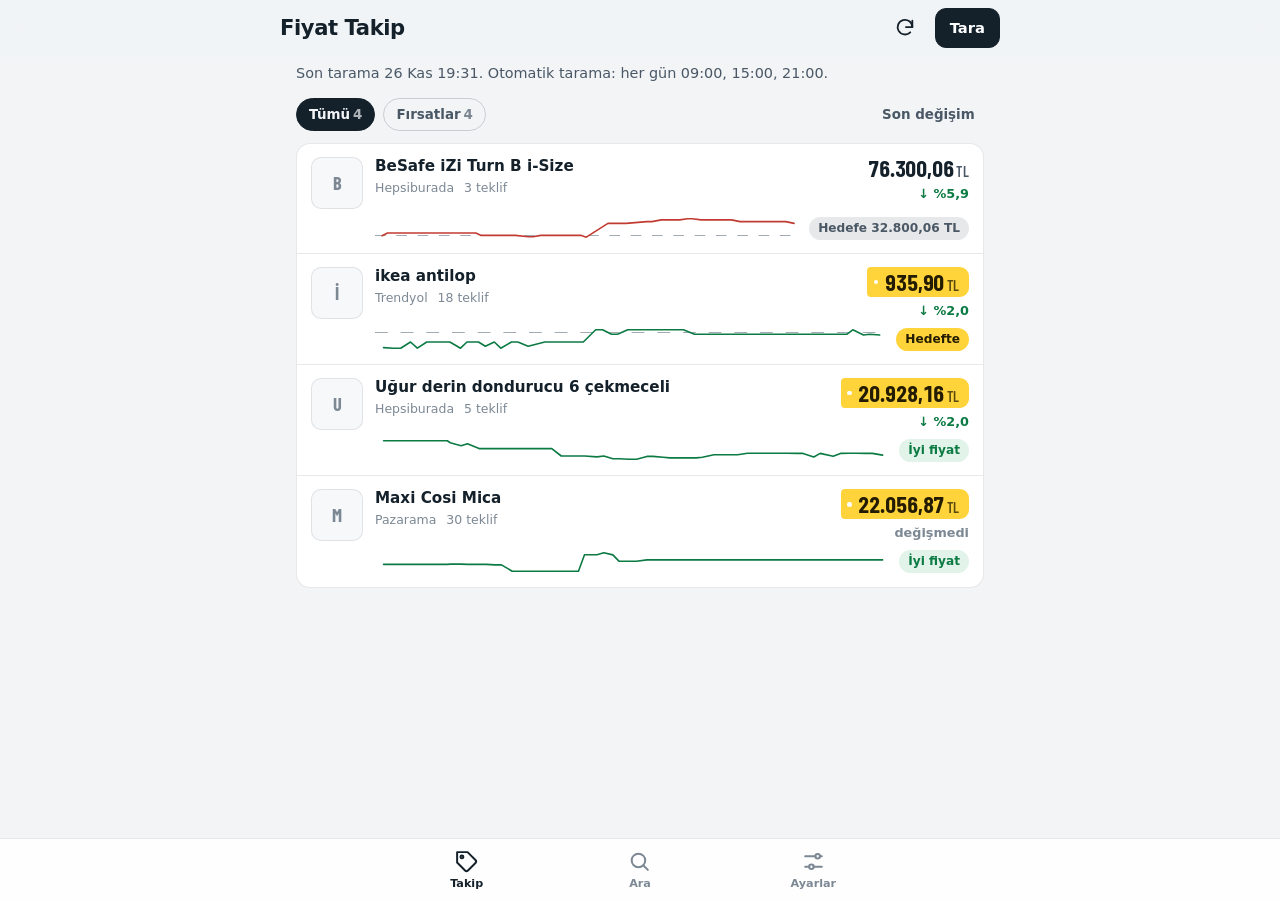
==== commit 351243e8: "Fiyat taramasi: 2026-11-26 16:31 UTC [skip ci]" ====
--- a/docs/index.html
+++ b/docs/index.html
@@ -5,7 +5,7 @@
 <meta name="viewport" content="width=device-width, initial-scale=1, viewport-fit=cover">
 <title>Fiyat Takip</title>
 <meta name="description" content="Türk pazaryerlerinde fiyat arama ve takip">
-<meta name="ft-generated" content="1795657157">
+<meta name="ft-generated" content="1795710673">
 <meta name="theme-color" content="#f2f4f6" media="(prefers-color-scheme: light)">
 <meta name="theme-color" content="#0e1418" media="(prefers-color-scheme: dark)">
 <link rel="manifest" href="manifest.webmanifest">
@@ -24,7 +24,7 @@
 <div id="app" class="app" aria-live="polite">
   <noscript><p class="noscript">Bu uygulama JavaScript gerektirir.</p></noscript>
 </div>
-<script id="ft-data" type="application/json">{"version":2,"generated_at":1795657157,"repo":"kaan2635/fiyat-takip","schedule":"Her gün 09:00, 15:00, 21:00","settings":{"drop_alert_percent":5.0,"default_sites":["trendyol","hepsiburada","amazon","n11","pazarama","teknosa","mediamarkt"]},"sources":[{"id":"trendyol","label":"Trendyol","default":true},{"id":"hepsiburada","label":"Hepsiburada","default":true},{"id":"amazon","label":"Amazon","default":true},{"id":"n11","label":"n11","default":true},{"id":"pazarama","label":"Pazarama","default":true},{"id":"teknosa","label":"Teknosa","default":true},{"id":"mediamarkt","label":"MediaMarkt","default":true}],"products":[{"id":"besafe-izi-turn-b-i-size","name":"BeSafe iZi Turn B i-Size","kind":"search","query":"BeSafe iZi Turn B i-Size","url":"","enabled":true,"mode":"http","target":43500.0,"rules":{"sites":[],"exclude":[],"must_include":[],"min_price":20000.0,"max_price":null,"include_listings":[],"exclude_listings":[]},"added_at":"","status":"ok","note":"3 teklif | BeSafe Besafe Izi Turn B I-Size Oto Koltuğu 0-18 kg Anthracite Mesh","scanned_at":1795657137,"price":81068.82,"price_is_stale":false,"currency":"TRY","in_stock":true,"best":{"site":"hepsiburada.com","url":"https://www.hepsiburada.com/besafe-izi-turn-b-i-size-oto-koltugu-0-18-kg-anthracite-mesh-pm-HBC0000R3KMEB","title":"BeSafe Besafe Izi Turn B I-Size Oto Koltuğu 0-18 kg Anthracite Mesh","key":"hepsiburada:HBC0000R3KMEB"},"image":"https://productimages.hepsiburada.net/s/777/222-222/110003217545128.jpg","stats":{"current":81068.82,"previous":81068.82,"lowest":38647.58,"highest":88698.75,"lowest_at":1794351308,"change_percent":0.0,"points":159,"first_seen":1790109015,"is_lowest_ever":false},"deal":{"level":"high","position":0.848,"low":38647.58,"high":88698.75,"average":51180.12,"vs_average_percent":58.4,"window_days":90},"history":[[1790109015,43500.0],[1790109784,43500.0],[1790113809,43500.0],[1790114370,43500.0],[1790116793,43424.25],[1790154017,43424.25],[1790160956,43424.25],[1790180173,43424.25],[1790197907,43424.25],[1790248501,43424.25],[1790267914,43424.25],[1790284458,43424.25],[1790335218,43424.25],[1790354653,43424.25],[1790370681,43424.25],[1790420196,43424.25],[1790438171,43424.25],[1790455429,43424.25],[1790508831,43424.25],[1790526754,43424.25],[1790542808,43424.25],[1790600826,43424.25],[1790636398,43424.25],[1790684227,43424.25],[1790719088,43424.25],[1790769758,43424.25],[1790782348,43424.25],[1790782405,43424.25],[1790782451,43424.25],[1790782655,43424.25],[1790786706,43424.25],[1790805412,43424.25],[1790858130,43500.0],[1790893499,43500.0],[1790942424,43500.0],[1790972264,45999.0],[1790972611,45999.0],[1790978056,43500.0],[1791025997,43500.0],[1791042625,43500.0],[1791060049,43500.0],[1791114784,45999.0],[1791131565,43500.0],[1791147408,43500.0],[1791208167,43500.0],[1791244148,43500.0],[1791291231,43500.0],[1791325514,43500.0],[1791377275,43500.0],[1791413408,43500.0],[1791464205,43500.0],[1791500451,43500.0],[1791549769,43500.0],[1791565821,43500.0],[1791584508,43500.0],[1791633697,43500.0],[1791666924,43500.0],[1791720873,43500.0],[1791754524,45999.0],[1791815890,45999.0],[1791850452,45999.0],[1791898955,45999.0],[1791930137,45999.0],[1791976863,45999.0],[1791996135,45999.0],[1792012851,45999.0],[1792061924,45999.0],[1792076819,45999.0],[1792081638,45999.0],[1792098037,45999.0],[1792147917,45999.0],[1792167163,45999.0],[1792182940,45999.0],[1792232143,45999.0],[1792249571,45999.0],[1792264849,45999.0],[1792268068,45999.0],[1792319483,45999.0],[1792337381,45999.0],[1792354340,45999.0],[1792412524,45999.0],[1792447457,45999.0],[1792494105,45999.0],[1792513673,45999.0],[1792531199,45999.0],[1792581520,45999.0],[1792601101,45999.0],[1792617623,45999.0],[1792667846,45999.0],[1792687524,45999.0],[1792703783,45999.0],[1792753715,45999.0],[1792773371,45999.0],[1792789504,45999.0],[1792837542,45999.0],[1792855842,45999.0],[1792873322,45999.0],[1792925573,45999.0],[1792942837,45999.0],[1792960104,45999.0],[1793017429,42499.15],[1793053326,49999.0],[1793101384,49999.0],[1793122547,49999.0],[1793138023,49999.0],[1793189721,49999.0],[1793225822,49999.0],[1793276726,49999.0],[1793313007,49999.0],[1793362628,49999.0],[1793397542,49999.0],[1793447313,49999.0],[1793465723,49999.0],[1793480777,49999.0],[1793537247,49999.0],[1793569559,49999.0],[1793631401,49999.0],[1793666323,43424.25],[1793713467,43424.25],[1793746692,43424.25],[1793800392,43424.25],[1793834275,43424.25],[1793887715,43424.25],[1793973046,39999.0],[1794005198,39999.0],[1794054924,43424.25],[1794087072,43424.25],[1794142348,43424.25],[1794174350,43424.25],[1794237948,43424.25],[1794273314,43424.25],[1794320862,43424.25],[1794351308,38647.58],[1794494694,76300.06],[1794525369,76300.06],[1794578527,76300.06],[1794611938,76300.06],[1794749631,81068.75],[1794781996,81068.75],[1794841243,85837.5],[1794879634,85837.5],[1794929806,85837.5],[1794962339,85837.5],[1795014848,88698.75],[1795046241,88698.75],[1795101719,85837.57],[1795134061,85837.57],[1795186738,85837.57],[1795218263,85837.57],[1795270823,85837.57],[1795301448,85837.57],[1795356686,81068.82],[1795389535,81068.82],[1795455183,81068.82],[1795492335,81068.82],[1795539856,81068.82],[1795571853,81068.82],[1795625597,81068.82],[1795657137,81068.82]],"offers":[{"site":"hepsiburada.com","title":"BeSafe Besafe Izi Turn B I-Size Oto Koltuğu 0-18 kg Anthracite Mesh","price":81068.82,"url":"https://www.hepsiburada.com/besafe-izi-turn-b-i-size-oto-koltugu-0-18-kg-anthracite-mesh-pm-HBC0000R3KMEB","image":"https://productimages.hepsiburada.net/s/777/222-222/110003217545128.jpg","key":"hepsiburada:HBC0000R3KMEB"},{"site":"hepsiburada.com","title":"BeSafe Besafe Izı Turn B I-Size Oto Koltuğu 0-18 kg Metalic Melange","price":81068.82,"url":"https://www.hepsiburada.com/besafe-izi-turn-b-i-size-oto-koltugu-0-18-kg-metalic-melange-pm-HBC0000R3L9R3","image":"https://productimages.hepsiburada.net/s/777/222-222/110003217584703.jpg","key":"hepsiburada:HBC0000R3L9R3"},{"site":"n11.com","title":"Besafe İzı Turn B I-size Oto Koltuğu 0-18 Kg Metalic Melange","price":83930.0,"url":"https://www.n11.com/urun/besafe-izi-turn-b-i-size-oto-koltugu-0-18-kg-metalic-melange-152652534","image":"https://n11scdn.akamaized.net/a1/640/12/58/83/32/IMG-3443796237776997911.jpg","key":"n11:152652534"}],"rejected":[],"warnings":[],"per_site":{"trendyol":{"ok":true,"found":7,"kept":0},"hepsiburada":{"ok":true,"found":2,"kept":2},"amazon":{"ok":true,"found":5,"kept":0},"n11":{"ok":true,"found":1,"kept":1},"pazarama":{"ok":true,"found":20,"kept":0},"teknosa":{"ok":true,"found":20,"kept":0},"mediamarkt":{"ok":true,"found":12,"kept":0}}},{"id":"maxi-cosi-mica","name":"Maxi Cosi Mica","kind":"search","query":"Maxi Cosi Mica","url":"","enabled":true,"mode":"http","target":null,"rules":{"sites":[],"exclude":[],"must_include":[],"min_price":null,"max_price":null,"include_listings":[],"exclude_listings":["n11:66354387"]},"added_at":"","status":"ok","note":"29 teklif | Maxi-Cosi Mica 360 Pro I-Size SlideTech Kızaklı İsofix'li Dönebilir Yatabilir 0-18 Kg Bebek Oto Koltuğu Authentic Graphite","scanned_at":1795657144,"price":22056.87,"price_is_stale":false,"currency":"TRY","in_stock":true,"best":{"site":"pazarama.com","url":"https://www.pazarama.com/maxi-cosi-mica-360-pro-i-size-slidetech-kizakli-isofixli-donebilir-yatabilir-0-18-kg-bebek-oto-koltugu-authentic-graphite-p-8712930187189","title":"Maxi-Cosi Mica 360 Pro I-Size SlideTech Kızaklı İsofix'li Dönebilir Yatabilir 0-18 Kg Bebek Oto Koltuğu Authentic Graphite","key":"pazarama:8712930187189"},"image":"https://img.pzrmcdn.com/mnresize/452/448/asset/8712930187189/images/maxicosimica360proisizeslidetechkzaklsofixlidnebiliryatabilir018kgbebekotokoltuuauthenticgraphite-1.jpg","stats":{"current":22056.87,"previous":22056.87,"lowest":19999.0,"highest":50302.98,"lowest_at":1793800398,"change_percent":0.0,"points":128,"first_seen":1790972634,"is_lowest_ever":false},"deal":{"level":"good","position":0.068,"low":19999.0,"high":50302.98,"average":24123.6,"vs_average_percent":-8.6,"window_days":90},"history":[[1790972634,27679.2],[1790978061,27679.2],[1791026004,27679.2],[1791042630,27679.2],[1791060054,27679.2],[1791114803,27679.2],[1791131572,27679.2],[1791147413,27679.2],[1791208172,27679.2],[1791244153,27679.2],[1791291236,27679.2],[1791325519,27679.2],[1791377280,27679.2],[1791413412,27679.2],[1791464209,27679.2],[1791500457,27679.2],[1791549775,27679.2],[1791565825,27679.2],[1791584512,27679.2],[1791633701,27679.2],[1791666930,27679.2],[1791720878,27679.2],[1791754530,27679.2],[1791815894,25949.25],[1791850458,25949.25],[1791898960,25949.25],[1791930142,25949.25],[1791976868,25949.25],[1791996140,25949.25],[1792012856,25949.25],[1792061930,25949.25],[1792076832,24719.0],[1792079078,24719.0],[1792081645,24719.0],[1792098042,24719.0],[1792147924,24719.0],[1792167170,24719.0],[1792182947,24719.0],[1792232152,24719.0],[1792249578,24719.0],[1792268075,24719.0],[1792319494,24719.0],[1792337388,24719.0],[1792354347,24719.0],[1792412531,24719.0],[1792447468,24719.0],[1792494116,24719.0],[1792513685,24719.0],[1792531206,24719.0],[1792581527,24719.0],[1792601112,24719.0],[1792617634,24719.0],[1792667858,24719.0],[1792687532,24719.0],[1792703790,24899.0],[1792753721,24899.0],[1792773383,24899.0],[1792789513,25499.0],[1792837554,25499.0],[1792855848,27679.2],[1792873329,27679.2],[1792925581,27679.2],[1792942848,27679.2],[1792960111,50302.98],[1793006216,22990.0],[1793017434,22990.0],[1793053333,22990.0],[1793101391,22990.0],[1793122554,21243.0],[1793138033,21243.0],[1793189727,21243.0],[1793225829,21243.0],[1793276733,21243.0],[1793313014,21243.0],[1793362635,21243.0],[1793397549,21243.0],[1793447322,21243.0],[1793465730,21243.0],[1793480783,21300.0],[1793537259,21300.0],[1793569566,21243.0],[1793631407,21243.0],[1793666334,21243.0],[1793713474,21150.0],[1793746699,21150.0],[1793800398,19999.0],[1793834282,19999.0],[1793887721,19999.0],[1793973053,19999.0],[1794005205,19999.0],[1794054934,19999.0],[1794087080,19999.0],[1794142355,19999.0],[1794174358,22990.0],[1794237955,22990.0],[1794273324,23354.33],[1794320870,22985.0],[1794351319,21835.75],[1794404489,21797.37],[1794442139,21797.37],[1794494705,22056.87],[1794525376,22056.87],[1794578539,22056.87],[1794611944,22056.87],[1794661502,22056.87],[1794693737,22056.87],[1794749639,22056.87],[1794782003,22056.87],[1794841250,22056.87],[1794879641,22056.87],[1794929813,22056.87],[1794962349,22056.87],[1795014854,22056.87],[1795046248,22056.87],[1795101726,22056.87],[1795134068,22056.87],[1795186745,22056.87],[1795218273,22056.87],[1795270835,22056.87],[1795301454,22056.87],[1795356693,22056.87],[1795389542,22056.87],[1795455194,22056.87],[1795492347,22056.87],[1795539862,22056.87],[1795571860,22056.87],[1795625604,22056.87],[1795657144,22056.87]],"offers":[{"site":"pazarama.com","title":"Maxi-Cosi Mica 360 Pro I-Size SlideTech Kızaklı İsofix'li Dönebilir Yatabilir 0-18 Kg Bebek Oto Koltuğu Authentic Graphite","price":22056.87,"url":"https://www.pazarama.com/maxi-cosi-mica-360-pro-i-size-slidetech-kizakli-isofixli-donebilir-yatabilir-0-18-kg-bebek-oto-koltugu-authentic-graphite-p-8712930187189","image":"https://img.pzrmcdn.com/mnresize/452/448/asset/8712930187189/images/maxicosimica360proisizeslidetechkzaklsofixlidnebiliryatabilir018kgbebekotokoltuuauthenticgraphite-1.jpg","key":"pazarama:8712930187189"},{"site":"hepsiburada.com","title":"Maxi-Cosi MaxiCosi Mica 360 Pro İSize Dünyanın İlk Kızaklı, Araç Dışına Çıkabilen İsofix'Li 360 Dönebilir Yatabilir 018 Kg Bebek Oto Koltuğu Authentic Graphite","price":23354.33,"url":"https://www.hepsiburada.com/maxicosi-mica-360-pro-isize-dunyanin-ilk-kizakli-arac-disina-cikabilen-isofix-li-360-donebilir-yatabilir-018-kg-bebek-oto-koltugu-authentic-graphite-p-HBCV00005TB8VU","image":"https://productimages.hepsiburada.net/s/777/222-222/110001209426891.jpg","key":"hepsiburada:HBCV00005TB8VU"},{"site":"trendyol.com","title":"MAXİ-COSİ Maxi-cosi Mica 360 Pro I-size Slidetech Kızaklı Isofix'li Dönebilir Yatabilir 0-18 Kg Oto Koltuğu","price":24990.0,"url":"https://www.trendyol.com/maxi-cosi/maxi-cosi-mica-360-pro-i-size-slidetech-kizakli-isofix-li-donebilir-yatabilir-0-18-kg-oto-koltugu-p-808307874?boutiqueId=61&merchantId=109213","image":"https://cdn.dsmcdn.com/mnresize/400/-/ty1731/prod/QC_ENRICHMENT/20250821/12/04c29eb3-c668-30f8-858b-161b4da6c957/1_org_zoom.jpg","key":"trendyol:808307874"},{"site":"trendyol.com","title":"MAXİ-COSİ Maxi-cosi Mica 360 Pro Adac'lı Slidetech Kızaklı Isofix'li Dönebilir 0-18 Kg Oto Koltuğu Black","price":24990.0,"url":"https://www.trendyol.com/maxi-cosi/maxi-cosi-mica-360-pro-adac-li-slidetech-kizakli-isofix-li-donebilir-0-18-kg-oto-koltugu-black-p-811428041?boutiqueId=61&merchantId=109213","image":"https://cdn.dsmcdn.com/mnresize/400/-/ty1763/prod/QC_ENRICHMENT/20250923/11/520a2f11-b945-3113-8e8f-8aaf0a9cec7f/1_org_zoom.jpg","key":"trendyol:811428041"},{"site":"trendyol.com","title":"MAXİ-COSİ Mica Slide Pro i-Size 27 cm Araç Dışına Çıkabilen 360 Dönebilir 0-18 kg Bebek Oto Koltuğu Authentic Black","price":24990.0,"url":"https://www.trendyol.com/maxi-cosi/mica-slide-pro-i-size-27-cm-arac-disina-cikabilen-360-donebilir-0-18-kg-bebek-oto-koltugu-authentic-black-p-1216616536?boutiqueId=61&merchantId=109213","image":"https://cdn.dsmcdn.com/mnresize/400/-/ty1979/prod/QC_PREP/20261015/16/e4829c6c-f622-34fb-9c8e-f387e09ae0a9/1_org_zoom.jpg","key":"trendyol:1216616536"},{"site":"trendyol.com","title":"MAXİ-COSİ Mica Slide Pro i-Size 27 cm Araç Dışına Çıkabilen 360 Dönebilir 0-18 kg Bebek Oto Koltuğu Authentic Truffle","price":24990.0,"url":"https://www.trendyol.com/maxi-cosi/mica-slide-pro-i-size-27-cm-arac-disina-cikabilen-360-donebilir-0-18-kg-bebek-oto-koltugu-authentic-truffle-p-1216597640?boutiqueId=61&merchantId=109213","image":"https://cdn.dsmcdn.com/mnresize/400/-/ty1977/prod/QC_PREP/20261015/16/027b09a5-cccb-3ec3-a817-16ecb1b90efe/1_org_zoom.jpg","key":"trendyol:1216597640"},{"site":"trendyol.com","title":"MAXİ-COSİ Mica Slide Pro i-Size 27 cm Araç Dışına Çıkabilen 360 Dönebilir 0-18 kg Bebek Oto Koltuğu Authentic Green","price":24990.0,"url":"https://www.trendyol.com/maxi-cosi/mica-slide-pro-i-size-27-cm-arac-disina-cikabilen-360-donebilir-0-18-kg-bebek-oto-koltugu-authentic-green-p-1216622965?boutiqueId=61&merchantId=109213","image":"https://cdn.dsmcdn.com/mnresize/400/-/ty1979/prod/QC_PREP/20261015/16/38c247c3-4e02-320d-bfbc-06fb854afcb8/1_org_zoom.jpg","key":"trendyol:1216622965"},{"site":"hepsiburada.com","title":"Maxi-Cosi Mica Slide Pro i-Size 27 cm Araç Dışına Çıkabilen 360 Dönebilir 0-18 kg Bebek Oto Koltuğu Authentic Truffle","price":24990.0,"url":"https://www.hepsiburada.com/maxi-cosi-mica-slide-pro-i-size-27-cm-arac-disina-cikabilen-360-donebilir-0-18-kg-bebek-oto-koltugu-authentic-truffle-p-HBCV0000MVDKY5","image":"https://productimages.hepsiburada.net/s/777/222-222/110002708658078.jpg","key":"hepsiburada:HBCV0000MVDKY5"},{"site":"amazon.com.tr","title":"Maxi-Cosi Mica 360 Pro I-Size SlideTech Kızaklı İsofix'li Dönebilir Yatabilir 0-18 Kg Bebek Oto Koltuğu Authentic","price":24990.0,"url":"https://www.amazon.com.tr/dp/B0CTKMPJXP","image":"https://m.media-amazon.com/images/I/51mEGOt4S+L._AC_UL320_.jpg","key":"amazon:B0CTKMPJXP"},{"site":"n11.com","title":"Maxi Cosi MaxiCosi Mica 360 Pro İSize Dünyanın İlk Kızaklı, Araç Dışına Çıkabilen Adac'Lı İsofix'Li 360 Dönebilir Yatabilir 018 Kg Bebek Oto Koltuğu Authentic Black","price":24990.0,"url":"https://www.n11.com/urun/maxicosi-mica-360-pro-isize-dunyanin-ilk-kizakli-arac-disina-cikabilen-adacli-isofixli-360-donebilir-yatabilir-018-kg-bebek-oto-koltugu-authentic-black-110867382","image":"https://n11scdn.akamaized.net/a1/640/10/81/27/70/IMG-8850500626463178916.jpg","key":"n11:110867382"},{"site":"n11.com","title":"Maxi-cosi Mica Slide Pro İ-size Dünyanın İlk Kızaklı, Araç Dışına Çıkabilen İsofix'li 360 Dönebilir Yatabilir 0-18 Kg Bebek Oto Koltuğu Authentic Black","price":24990.0,"url":"https://www.n11.com/urun/maxi-cosi-mica-slide-pro-i-size-dunyanin-ilk-kizakli-arac-disina-cikabilen-isofixli-360-donebilir-yatabilir-0-18-kg-bebek-oto-koltugu-authentic-black-144578601","image":"https://n11scdn.akamaized.net/a1/640/01/38/89/99/IMG-2550675669460407814.jpg","key":"n11:144578601"},{"site":"n11.com","title":"Maxi-cosi Mica Slide Pro İ-size Dünyanın İlk Kızaklı, Araç Dışına Çıkabilen İsofix'li 360 Dönebilir Yatabilir 0-18 Kg Bebek Oto Koltuğu Authentic Truffle","price":24990.0,"url":"https://www.n11.com/urun/maxi-cosi-mica-slide-pro-i-size-dunyanin-ilk-kizakli-arac-disina-cikabilen-isofixli-360-donebilir-yatabilir-0-18-kg-bebek-oto-koltugu-authentic-truffle-144576412","image":"https://n11scdn.akamaized.net/a1/640/01/39/89/10/IMG-7601441892169188614.jpg","key":"n11:144576412"},{"site":"n11.com","title":"Maxi-cosi Mica Slide Pro İ-size Dünyanın İlk Kızaklı, Araç Dışına Çıkabilen İsofix'li 360 Dönebilir Yatabilir 0-18 Kg Bebek Oto Koltuğu Authentic Green","price":24990.0,"url":"https://www.n11.com/urun/maxi-cosi-mica-slide-pro-i-size-dunyanin-ilk-kizakli-arac-disina-cikabilen-isofixli-360-donebilir-yatabilir-0-18-kg-bebek-oto-koltugu-authentic-green-144585356","image":"https://n11scdn.akamaized.net/a1/640/05/10/52/29/IMG-2286287813444797147.jpg","key":"n11:144585356"},{"site":"pazarama.com","title":"Maxi-Cosi Mica Slide Pro i-Size Dünyanın İlk Kızaklı, Araç Dışına Çıkabilen İsofix'li 360 Dönebilir Yatabilir 0-18 kg Bebek Oto Koltuğu Authentic Black","price":24990.0,"url":"https://www.pazarama.com/maxi-cosi-mica-slide-pro-oto-koltugu-siyah-0-18kg-isofix-8720291001679-p-8720291001679","image":"https://img.pzrmcdn.com/mnresize/452/448/asset/8720291001679/images/maxicosimicaslideproisizednyannlkkzaklaradnakabilensofixli360dnebiliryatabilir018kgbebekotokoltuuauthenticblack-195dce4e3-1f59-42a7-b98d-369371661d3c.png","key":"pazarama:8720291001679"},{"site":"pazarama.com","title":"Maxi-Cosi Mica Slide Pro i-Size Dünyanın İlk Kızaklı, Araç Dışına Çıkabilen İsofix'li 360 Dönebilir Yatabilir 0-18 kg Bebek Oto Koltuğu Authentic Truffle","price":24990.0,"url":"https://www.pazarama.com/maxi-cosi-mica-slide-pro-oto-koltugu-bej-0-18kg-isofix-8720291001686-p-8720291001686","image":"https://img.pzrmcdn.com/mnresize/452/448/asset/8720291001686/images/maxicosimicaslideproisizednyannlkkzaklaradnakabilensofixli360dnebiliryatabilir018kgbebekotokoltuuauthentictruffle-153e7730b-1aba-40d8-b244-0c557f5d392d.png","key":"pazarama:8720291001686"},{"site":"pazarama.com","title":"Maxi-Cosi Mica Slide Pro i-Size Dünyanın İlk Kızaklı, Araç Dışına Çıkabilen İsofix'li 360 Dönebilir Yatabilir 0-18 kg Bebek Oto Koltuğu Authentic Green","price":24990.0,"url":"https://www.pazarama.com/maxi-cosi-mica-slide-pro-oto-koltugu-yesil-0-18kg-isofix-8720291001709-p-8720291001709","image":"https://img.pzrmcdn.com/mnresize/452/448/asset/8720291001709/images/maxicosimicaslideproisizednyannlkkzaklaradnakabilensofixli360dnebiliryatabilir018kgbebekotokoltuuauthenticgreen-1e55b94b2-a50a-4668-820e-3a7729694c6c.png","key":"pazarama:8720291001709"},{"site":"pazarama.com","title":"Maxi-Cosi Mica 360 Pro İ-Size Slidetech Kızaklı İ̇Sofix'Li Dönebilir Yatabilir 0-18 Kg Bebek Oto Koltuğu Authentic Black","price":24990.01,"url":"https://www.pazarama.com/maxi-cosi-mica-360-pro-i-size-slidetech-kizakli-isofixli-donebilir-yatabilir-0-18-kg-bebek-oto-koltugu-authentic-black-p-8712930187172","image":"https://img.pzrmcdn.com/mnresize/452/448/asset/8712930187172/images/maxicosimica360proisizeslidetechkzaklsofixlidnebiliryatabilir018kgbebekotokoltuuauthenticblack-1.jpg","key":"pazarama:8712930187172"},{"site":"hepsiburada.com","title":"Maxi-Cosi Mica 360 Pro 0-18 kg Black - Bebeconfort Gaiafix 15-36 kg Stitch Oto Koltuğu Paketi","price":25990.0,"url":"https://www.hepsiburada.com/maxi-cosi-mica-360-pro-0-18-kg-black-bebeconfort-gaiafix-15-36-kg-stitch-oto-koltugu-paketi-p-HBCV0000NWTF30","image":"https://productimages.hepsiburada.net/s/777/222-222/110002853599596.jpg","key":"hepsiburada:HBCV0000NWTF30"},{"site":"n11.com","title":"Maxi-cosi Mica 360 Pro 0-18 Kg Black - Bebeconfort Gaiafix 15-36 Kg Spiderman Oto Koltuğu Paketi","price":25990.0,"url":"https://www.n11.com/urun/maxi-cosi-mica-360-pro-0-18-kg-black-bebeconfort-gaiafix-15-36-kg-spiderman-oto-koltugu-paketi-147098066","image":"https://n11scdn.akamaized.net/a1/640/07/63/90/11/IMG-1300440284128013128.jpg","key":"n11:147098066"},{"site":"n11.com","title":"Maxi-cosi Mica 360 Pro 0-18 Kg Black - Bebeconfort Gaiafix 15-36 Kg Black Oto Koltuğu Paketi","price":25990.0,"url":"https://www.n11.com/urun/maxi-cosi-mica-360-pro-0-18-kg-black-bebeconfort-gaiafix-15-36-kg-black-oto-koltugu-paketi-147311136","image":"https://n11scdn.akamaized.net/a1/640/01/70/00/05/IMG-4155625863192711511.jpg","key":"n11:147311136"},{"site":"n11.com","title":"Maxi-cosi Mica 360 Pro 0-18 Kg Grap - Bebeconfort Gaiafix 15-36 Kg Grap Oto Koltuğu Paketi","price":25990.0,"url":"https://www.n11.com/urun/maxi-cosi-mica-360-pro-0-18-kg-grap-bebeconfort-gaiafix-15-36-kg-grap-oto-koltugu-paketi-147313415","image":"https://n11scdn.akamaized.net/a1/640/01/98/88/83/IMG-6582041067418695350.jpg","key":"n11:147313415"},{"site":"n11.com","title":"Maxi-cosi Mica 360 Pro 0-18 Kg Black - Bebeconfort Gaiafix 15-36 Kg Stitch Oto Koltuğu Paketi","price":25990.0,"url":"https://www.n11.com/urun/maxi-cosi-mica-360-pro-0-18-kg-black-bebeconfort-gaiafix-15-36-kg-stitch-oto-koltugu-paketi-147088152","image":"https://n11scdn.akamaized.net/a1/640/15/91/60/80/IMG-3188672110038052537.jpg","key":"n11:147088152"},{"site":"pazarama.com","title":"Maxi-Cosi Mica 360 Pro 0-18 kg Black - Bebeconfort GaiaFix 15-36 kg Spiderman Oto Koltuğu Paketi","price":25990.0,"url":"https://www.pazarama.com/maxi-cosi-mica-360-pro-0-18-kg-black-bebeconfort-gaiafix-15-36-kg-spiderman-oto-koltugu-paketi-p-8685338915183","image":"https://img.pzrmcdn.com/mnresize/452/448/asset/8685338915183/images/maxicosimica360pro018kgblackbebeconfortgaiafix1536kgspidermanotokoltuupaketi-15d3fad33-ca17-44cb-93df-ff3ef9056869.jpg","key":"pazarama:8685338915183"},{"site":"pazarama.com","title":"Maxi-Cosi Mica 360 Pro 0-18 kg Black - Bebeconfort GaiaFix 15-36 kg Stitch Oto Koltuğu Paketi","price":25990.0,"url":"https://www.pazarama.com/maxi-cosi-mica-360-pro-bebeconfort-gaiafix-oto-koltugu-seti-8685338915169-p-8685338915169","image":"https://img.pzrmcdn.com/mnresize/452/448/asset/8685338915169/images/maxicosimica360pro018kgblackbebeconfortgaiafix1536kgstitchotokoltuupaketi-18b8839a6-c7b9-4258-9cfe-1310bcf99e56.jpg","key":"pazarama:8685338915169"},{"site":"pazarama.com","title":"Maxi-Cosi Mica 360 Pro 0-18 kg Black - Bebeconfort GaiaFix 15-36 kg Black Oto Koltuğu Paketi","price":25990.0,"url":"https://www.pazarama.com/maxi-cosi-mica-360-pro-ve-bebeconfort-gaiafix-oto-koltugu-seti-siyah-8685338915206-p-8685338915206","image":"https://img.pzrmcdn.com/mnresize/452/448/asset/8685338915206/images/maxicosimica360pro018kgblackbebeconfortgaiafix1536kgblackotokoltuupaketi-187f9c633-4588-49b0-a736-83863f68db62.jpg","key":"pazarama:8685338915206"},{"site":"pazarama.com","title":"Maxi-Cosi Mica 360 Pro 0-18 kg Grap - Bebeconfort GaiaFix 15-36 kg Grap Oto Koltuğu Paketi","price":25990.0,"url":"https://www.pazarama.com/maxi-cosi-mica-360-pro-bebeconfort-gaiafix-oto-koltugu-gri-8685338915213-p-8685338915213","image":"https://img.pzrmcdn.com/mnresize/452/448/asset/8685338915213/images/maxicosimica360pro018kggrapbebeconfortgaiafix1536kggrapotokoltuupaketi-1dd918815-ae67-412b-b002-93dea572df3b.jpg","key":"pazarama:8685338915213"},{"site":"amazon.com.tr","title":"Maxi-Cosi Mica Slide Pro, 360° Oto Koltuğu 0-4 Yaş, Authentic Green","price":38446.16,"url":"https://www.amazon.com.tr/dp/B0HPGL8F8C","image":"https://m.media-amazon.com/images/I/515JG3HxcnL._AC_UL320_.jpg","key":"amazon:B0HPGL8F8C"},{"site":"amazon.com.tr","title":"Maxi-Cosi Mica Slide Pro, 360° Oto Koltuğu 0-4 Yaş, Authentic Black","price":38446.16,"url":"https://www.amazon.com.tr/dp/B0HPGQY3XX","image":"https://m.media-amazon.com/images/I/51JLJCN9ZRL._AC_UL320_.jpg","key":"amazon:B0HPGQY3XX"},{"site":"amazon.com.tr","title":"Maxi-Cosi Mica Slide Pro, 360° Dönebilen Oto Koltuğu, 0-4 Yaş, Authentic Truffle","price":38446.16,"url":"https://www.amazon.com.tr/dp/B0HPGT6TLH","image":"https://m.media-amazon.com/images/I/51syk6HHr9L._AC_UL320_.jpg","key":"amazon:B0HPGT6TLH"}],"rejected":[{"site":"n11.com","title":"Maxi Cosi MaxiCosi Mica 360 Pro İSize Dünyanın İlk Kızaklı, Araç Dışına Çıkabilen İsofix'Li 360 Dönebilir Yatabilir 018 Kg Bebek Oto Koltuğu Authentic Graphite","price":24990.0,"url":"https://www.n11.com/urun/maxicosi-mica-360-pro-isize-dunyanin-ilk-kizakli-arac-disina-cikabilen-isofixli-360-donebilir-yatabilir-018-kg-bebek-oto-koltugu-authentic-graphite-66354387","currency":"TRY","image":"https://n11scdn.akamaized.net/a1/640/02/11/64/32/IMG-7164332642042844711.jpg","key":"n11:66354387","code":"user","reason":"bu ilani 'bu urun degil' diye isaretledin","near":true},{"site":"trendyol.com","title":"MAXİ-COSİ Ortopedik Yaylı Yatak Tek Kişilik Yatak Çift Kişilik Yatak Ve Bebek Yatakları","price":1362.52,"url":"https://www.trendyol.com/maxi-cosi/ortopedik-yayli-yatak-tek-kisilik-yatak-cift-kisilik-yatak-ve-bebek-yataklari-p-653429481?boutiqueId=61&merchantId=108851","currency":"TRY","image":"https://cdn.dsmcdn.com/mnresize/400/-/ty738/product/media/images/20230221/16/285800335/863929201/1/1_org_zoom.jpg","key":"trendyol:653429481","code":"tokens","reason":"baslik sorguyla ortusmuyor (2/3, eksik: mica)","near":true},{"site":"trendyol.com","title":"MAXİ-COSİ Oyun Parkı Yatağı Beşik Bebek Yatağı Çocuk Yatağı Oyun Alanı Yatağı Park Beşik Yatağı","price":1411.1,"url":"https://www.trendyol.com/maxi-cosi/oyun-parki-yatagi-besik-bebek-yatagi-cocuk-yatagi-oyun-alani-yatagi-park-besik-yatagi-p-1218084709?boutiqueId=61&merchantId=108851","currency":"TRY","image":"https://cdn.dsmcdn.com/mnresize/400/-/ty1981/prod/QC_PREP/20261017/11/f1cc0b60-d5d5-373e-ad37-9d693bf70714/1_org_zoom.jpg","key":"trendyol:1218084709","code":"tokens","reason":"baslik sorguyla ortusmuyor (2/3, eksik: mica)","near":true},{"site":"trendyol.com","title":"MAXİ-COSİ Maxi-Cosi Juno Organic Cotton Yaylı Lüx Ortopedik Ultra Tek Kişilik Çift Kişilik Çocuk Yatakları","price":2084.05,"url":"https://www.trendyol.com/maxi-cosi/maxi-cosi-juno-organic-cotton-yayli-lux-ortopedik-ultra-tek-kisilik-cift-kisilik-cocuk-yataklari-p-832118098?boutiqueId=61&merchantId=109929","currency":"TRY","image":"https://cdn.dsmcdn.com/mnresize/400/-/ty1331/product/media/images/prod/QC/20240525/11/23ce72e3-cea6-3d32-9eba-813798ea8e2f/1_org_zoom.jpg","key":"trendyol:832118098","code":"tokens","reason":"baslik sorguyla ortusmuyor (2/3, eksik: mica)","near":true},{"site":"trendyol.com","title":"MAXİ-COSİ Şeffaf Bebek Arabası Yağmurluğu (Leona2, Soho, Lara2 ile uyumludur)","price":2190.0,"url":"https://www.trendyol.com/maxi-cosi/seffaf-bebek-arabasi-yagmurlugu-leona2-soho-lara2-ile-uyumludur-p-970448245?boutiqueId=61&merchantId=109213","currency":"TRY","image":"https://cdn.dsmcdn.com/mnresize/400/-/ty1722/prod/QC_PREP/20250812/12/dcdba14b-f7d9-3617-b3e9-1c1e303180f0/1_org_zoom.jpg","key":"trendyol:970448245","code":"tokens","reason":"baslik sorguyla ortusmuyor (2/3, eksik: mica)","near":true},{"site":"trendyol.com","title":"MAXİ-COSİ Maxi-Cosi Polar Astarlı Konforlu Ayak Örtüsü Twillic Graphite","price":3990.0,"url":"https://www.trendyol.com/maxi-cosi/maxi-cosi-polar-astarli-konforlu-ayak-ortusu-twillic-graphite-p-870824136?boutiqueId=61&merchantId=109213","currency":"TRY","image":"https://cdn.dsmcdn.com/mnresize/400/-/ty1595/prod/QC/20241030/14/efd503d8-351b-3a06-955f-18904662a3d1/1_org_zoom.jpg","key":"trendyol:870824136","code":"tokens","reason":"baslik sorguyla ortusmuyor (2/3, eksik: mica)","near":true},{"site":"trendyol.com","title":"MAXİ-COSİ Maxi-Cosi Polar Astarlı Konforlu Ayak Örtüsü Twillic Truffle","price":3990.0,"url":"https://www.trendyol.com/maxi-cosi/maxi-cosi-polar-astarli-konforlu-ayak-ortusu-twillic-truffle-p-922370106?boutiqueId=61&merchantId=109213","currency":"TRY","image":"https://cdn.dsmcdn.com/mnresize/400/-/ty1653/prod/QC/20250325/12/598ec0ee-76bc-320a-967d-9c40a4393e05/1_org_zoom.jpg","key":"trendyol:922370106","code":"tokens","reason":"baslik sorguyla ortusmuyor (2/3, eksik: mica)","near":true},{"site":"trendyol.com","title":"MAXİ-COSİ Maxi-Cosi Fonksiyonel Bebek Bakım Çantası XL Alt Değiştirme Matı Ve Ekstra Bebek Bezi Çantalı Sand","price":7590.0,"url":"https://www.trendyol.com/maxi-cosi/maxi-cosi-fonksiyonel-bebek-bakim-cantasi-xl-alt-degistirme-mati-ve-ekstra-bebek-bezi-cantali-sand-p-946335787?boutiqueId=61&merchantId=109213","currency":"TRY","image":"https://cdn.dsmcdn.com/mnresize/400/-/ty1696/prod/QC_PREP/20250619/15/2ec366f0-7e34-3bc2-bdd4-59d06dcef470/1_org_zoom.jpg","key":"trendyol:946335787","code":"tokens","reason":"baslik sorguyla ortusmuyor (2/3, eksik: mica)","near":true},{"site":"amazon.com.tr","title":"Maxi-Cosi Lara2 Ultra Kompakt Otomatik Katlanan Kabin Boy Seyahat Sistem Olabilen Bebek Arabası Essential Graphite","price":9898.0,"url":"https://www.amazon.com.tr/dp/B0B4PMSKGV","currency":"TRY","image":"https://m.media-amazon.com/images/I/51UQA22Ti8L._AC_UL320_.jpg","key":"amazon:B0B4PMSKGV","code":"tokens","reason":"baslik sorguyla ortusmuyor (2/3, eksik: mica)","near":true},{"site":"trendyol.com","title":"MAXİ-COSİ Lara2 Ultra Kompakt Otomatik Katlanan Kabin Boy Bebek Arabası Essential Graphite","price":9990.0,"url":"https://www.trendyol.com/maxi-cosi/lara2-ultra-kompakt-otomatik-katlanan-kabin-boy-bebek-arabasi-essential-graphite-p-299365998?boutiqueId=61&merchantId=109213","currency":"TRY","image":"https://cdn.dsmcdn.com/mnresize/400/-/ty1643/prod/QC/20250225/14/ceee0b20-1730-3e65-8a34-752f3fc52494/1_org_zoom.jpg","key":"trendyol:299365998","code":"tokens","reason":"baslik sorguyla ortusmuyor (2/3, eksik: mica)","near":true},{"site":"trendyol.com","title":"MAXİ-COSİ Dove Pro Cloudsoft Titreşimli Sezgisel Sallanan Ikonik Tasarım Ev Tipi Ana Kucağı Elegance Beige","price":9990.0,"url":"https://www.trendyol.com/maxi-cosi/dove-pro-cloudsoft-titresimli-sezgisel-sallanan-ikonik-tasarim-ev-tipi-ana-kucagi-elegance-beige-p-929719048?boutiqueId=61&merchantId=109213","currency":"TRY","image":"https://cdn.dsmcdn.com/mnresize/400/-/ty1669/prod/QC/20250424/17/3023a1b5-4fc7-3895-9b0e-7f2da9d43456/1_org_zoom.jpg","key":"trendyol:929719048","code":"tokens","reason":"baslik sorguyla ortusmuyor (2/3, eksik: mica)","near":true},{"site":"trendyol.com","title":"MAXİ-COSİ Maxi-cosi Lara2 Ultra Kompakt Otomatik Katlanan Kabin Boy Seyahat Sistem Olabilen Bebek Arabası Esse","price":9990.0,"url":"https://www.trendyol.com/maxi-cosi/maxi-cosi-lara2-ultra-kompakt-otomatik-katlanan-kabin-boy-seyahat-sistem-olabilen-bebek-arabasi-esse-p-292890141?boutiqueId=61&merchantId=109213","currency":"TRY","image":"https://cdn.dsmcdn.com/mnresize/400/-/ty1661/prod/QC/20250409/17/8ef889d0-8539-34c0-b740-58f1bb3f872c/1_org_zoom.jpg","key":"trendyol:292890141","code":"tokens","reason":"baslik sorguyla ortusmuyor (2/3, eksik: mica)","near":true},{"site":"amazon.com.tr","title":"Maxi-Cosi CabrioFix i-Size ADAC'lı Bebek Oto Koltuğu ve Ana Kucağı, Essential Black, 0-13 kg","price":9990.0,"url":"https://www.amazon.com.tr/dp/B09LVM4ZF5","currency":"TRY","image":"https://m.media-amazon.com/images/I/51bDztQ19UL._AC_UL320_.jpg","key":"amazon:B09LVM4ZF5","code":"tokens","reason":"baslik sorguyla ortusmuyor (2/3, eksik: mica)","near":true},{"site":"amazon.com.tr","title":"Maxi-Cosi CabrioFix i-Size ADAC'lı Bebek Oto Koltuğu ve Ana Kucağı, Essential Graph, 0-13 kg","price":9990.0,"url":"https://www.amazon.com.tr/dp/B09LVKQMBQ","currency":"TRY","image":"https://m.media-amazon.com/images/I/716bchart+L._AC_UL320_.jpg","key":"amazon:B09LVKQMBQ","code":"tokens","reason":"baslik sorguyla ortusmuyor (2/3, eksik: mica)","near":true},{"site":"trendyol.com","title":"MAXİ-COSİ Maxi-cosi Eva Otomatik Katlanan Kompakt Bebek Arabası Essesntial Black Champagne","price":11290.0,"url":"https://www.trendyol.com/maxi-cosi/maxi-cosi-eva-otomatik-katlanan-kompakt-bebek-arabasi-essesntial-black-champagne-p-841530158?boutiqueId=61&merchantId=109213","currency":"TRY","image":"https://cdn.dsmcdn.com/mnresize/400/-/ty1587/prod/QC/20241018/14/fd6c1cd1-340e-3870-a6e8-f4b125d0e1d1/1_org_zoom.jpg","key":"trendyol:841530158","code":"tokens","reason":"baslik sorguyla ortusmuyor (2/3, eksik: mica)","near":true},{"site":"amazon.com.tr","title":"Maxi-Cosi Maxi Cosi Eva Otomatik Katlanan Kompakt Bebek Arabası Essential Black Champagne","price":11290.0,"url":"https://www.amazon.com.tr/dp/B09SNQLZ2D","currency":"TRY","image":"https://m.media-amazon.com/images/I/51KcA+6ZMNL._AC_UL320_.jpg","key":"amazon:B09SNQLZ2D","code":"tokens","reason":"baslik sorguyla ortusmuyor (2/3, eksik: mica)","near":true},{"site":"amazon.com.tr","title":"Maxi-Cosi RodiFix Pro I-Size İsofix'li 15-36 Kg Çocuk Oto Koltuğu Authentic Black","price":11768.0,"url":"https://www.amazon.com.tr/dp/B0C8ZND5M9","currency":"TRY","image":"https://m.media-amazon.com/images/I/61-eFI3EAcL._AC_UL320_.jpg","key":"amazon:B0C8ZND5M9","code":"tokens","reason":"baslik sorguyla ortusmuyor (2/3, eksik: mica)","near":true},{"site":"amazon.com.tr","title":"Maxi-Cosi Maxi Cosi RodiFix Pro I-Size İsofix'li 15-36 Kg Çocuk Oto Koltuğu Authentic Green","price":11990.0,"url":"https://www.amazon.com.tr/dp/B0CN1H7M4B","currency":"TRY","image":"https://m.media-amazon.com/images/I/51R1MCfoViL._AC_UL320_.jpg","key":"amazon:B0CN1H7M4B","code":"tokens","reason":"baslik sorguyla ortusmuyor (2/3, eksik: mica)","near":true},{"site":"amazon.com.tr","title":"Maxi-Cosi RodiFix Pro² i-Size çocuk koltuğu, 100 – 150 cm, 3,5 – 12 yaş, ISOFIX çocuk oto koltuğu, 3 yatma pozisyonu, ClimaFlow, ayarlanabilir yükseklik/genişlik, G-CELL Side Impact Protection,","price":11990.0,"url":"https://www.amazon.com.tr/dp/B0DNKGVGZF","currency":"TRY","image":"https://m.media-amazon.com/images/I/51qIofsuakL._AC_UL320_.jpg","key":"amazon:B0DNKGVGZF","code":"tokens","reason":"baslik sorguyla ortusmuyor (2/3, eksik: mica)","near":true},{"site":"trendyol.com","title":"MAXİ-COSİ Kore Pro Işık Sensörlü Adac'lı Isofixli I-size 15-36 Kg Çocuk Oto Koltuğu Authentic Grey","price":12390.0,"url":"https://www.trendyol.com/maxi-cosi/kore-pro-isik-sensorlu-adac-li-isofixli-i-size-15-36-kg-cocuk-oto-koltugu-authentic-grey-p-286445554?boutiqueId=61&merchantId=109213","currency":"TRY","image":"https://cdn.dsmcdn.com/mnresize/400/-/ty1154/product/media/images/prod/SPM/PIM/20240131/15/9e51b126-5edf-3c31-bf78-62a254ec2f82/1_org_zoom.jpg","key":"trendyol:286445554","code":"tokens","reason":"baslik sorguyla ortusmuyor (2/3, eksik: mica)","near":true},{"site":"amazon.com.tr","title":"Maxi-Cosi Kore Pro ADAC'lı Isofixli Çocuk Oto Koltuğu, Authentic Graphite, 15-36 kg","price":12390.0,"url":"https://www.amazon.com.tr/dp/B0816D3P5H","currency":"TRY","image":"https://m.media-amazon.com/images/I/71YGybKHxLL._AC_UL320_.jpg","key":"amazon:B0816D3P5H","code":"tokens","reason":"baslik sorguyla ortusmuyor (2/3, eksik: mica)","near":true},{"site":"amazon.com.tr","title":"Maxi-Cosi Kore Pro ADAC'lı Isofixli Çocuk Oto Koltuğu, Authentic Grey, 15-36 kg","price":12390.0,"url":"https://www.amazon.com.tr/dp/B0816DCXV9","currency":"TRY","image":"https://m.media-amazon.com/images/I/81Cp2-QoBXL._AC_UL320_.jpg","key":"amazon:B0816DCXV9","code":"tokens","reason":"baslik sorguyla ortusmuyor (2/3, eksik: mica)","near":true},{"site":"trendyol.com","title":"MAXİ-COSİ Maxi-Cosi Sense Yatış Pozisyonu Ayarlanabilir Ekstra Geniş 0-9 kg Portbebe Twillic Truffle","price":12990.0,"url":"https://www.trendyol.com/maxi-cosi/maxi-cosi-sense-yatis-pozisyonu-ayarlanabilir-ekstra-genis-0-9-kg-portbebe-twillic-truffle-p-926166293?boutiqueId=61&merchantId=109213","currency":"TRY","image":"https://cdn.dsmcdn.com/mnresize/400/-/ty1761/prod/QC_ENRICHMENT/20250923/11/bc888e1e-e7a1-36f2-8c5a-541f6b2b90b3/1_org_zoom.jpg","key":"trendyol:926166293","code":"tokens","reason":"baslik sorguyla ortusmuyor (2/3, eksik: mica)","near":true},{"site":"amazon.com.tr","title":"Maxi-Cosi Minla Plus 6'sı Bir Arada Ahşap Görünümlü 4 Tekerlekli Mama Sandalyesi Elegance Graphite","price":12990.0,"url":"https://www.amazon.com.tr/dp/B0DN9S2QGK","currency":"TRY","image":"https://m.media-amazon.com/images/I/51bXKsADYnL._AC_UL320_.jpg","key":"amazon:B0DN9S2QGK","code":"tokens","reason":"baslik sorguyla ortusmuyor (2/3, eksik: mica)","near":true},{"site":"trendyol.com","title":"MAXİ-COSİ Coral SlidePro Tam Yatabilen ADAC'lı Modüler 0-13 Kg Ana Kucağı ve Oto Koltuğu Oak Truffle","price":15490.0,"url":"https://www.trendyol.com/maxi-cosi/coral-slidepro-tam-yatabilen-adac-li-moduler-0-13-kg-ana-kucagi-ve-oto-koltugu-oak-truffle-p-1221943309?boutiqueId=61&merchantId=109213","currency":"TRY","image":"https://cdn.dsmcdn.com/mnresize/400/-/ty1986/prod/QC_PREP/20261023/16/8c518f88-3788-3a6c-a484-602d843053c7/1_org_zoom.jpg","key":"trendyol:1221943309","code":"tokens","reason":"baslik sorguyla ortusmuyor (2/3, eksik: mica)","near":true}],"warnings":["Bulunan ürünlerin adında sorguda olmayan \"pro\" geçiyor; farklı bir model olabilir. Doğru ürün olduğunu kontrol et."],"per_site":{"trendyol":{"ok":true,"found":36,"kept":5},"hepsiburada":{"ok":true,"found":3,"kept":3},"amazon":{"ok":true,"found":32,"kept":4},"n11":{"ok":true,"found":9,"kept":8},"pazarama":{"ok":true,"found":9,"kept":9},"teknosa":{"ok":true,"found":28,"kept":0},"mediamarkt":{"ok":true,"found":12,"kept":0}}},{"id":"ikea-antilop","name":"ikea antilop","kind":"search","query":"ikea antilop","url":"","enabled":true,"mode":"http","target":1000.0,"rules":{"sites":[],"exclude":[],"must_include":[],"min_price":null,"max_price":null,"include_listings":[],"exclude_listings":["n11:140821695","pazarama:2569658857","hepsiburada:HBC00003HZXNR","trendyol:1174933439","hepsiburada:HBC00003P0AW6","hepsiburada:HB000007RFQQ","amazon:B0GV89Z922","amazon:B0GV8FZY6T","amazon:B0GV7XLSKL","amazon:B00GMM4ELG","hepsiburada:HBC0000AL34RD","hepsiburada:HBC0000A71M9O","hepsiburada:HBC000048ADQT","amazon:B0GV8G11H7","hepsiburada:HBC00008YYPWC","hepsiburada:HBC00008YZ28A","hepsiburada:HBC0000DC3SSC","hepsiburada:HBC00003HZYTH","amazon:B0H6MDWWVV","trendyol:866271423","hepsiburada:HBC0000A8XKEH","amazon:B0GZ4F9DYH"]},"added_at":"2026-10-17T19:21:37+00:00","status":"ok","note":"18 teklif | IKEA ANTİLOP MAMA OTURMA YERİ","scanned_at":1795657150,"price":955.37,"price_is_stale":false,"currency":"TRY","in_stock":true,"best":{"site":"trendyol.com","url":"https://www.trendyol.com/ikea/antilop-mama-oturma-yeri-p-833005956?boutiqueId=61&merchantId=610698","title":"IKEA ANTİLOP MAMA OTURMA YERİ","key":"trendyol:833005956"},"image":"https://cdn.dsmcdn.com/mnresize/400/-/ty1619/prod/QC/20241229/22/c840b498-a464-3995-91eb-c0b44a8d2355/1_org_zoom.jpg","stats":{"current":955.37,"previous":935.9,"lowest":585.0,"highest":1695.0,"lowest_at":1792667868,"change_percent":2.08,"points":88,"first_seen":1792264906,"is_lowest_ever":false},"deal":{"level":"normal","position":0.334,"low":585.0,"high":1695.0,"average":917.47,"vs_average_percent":4.1,"window_days":90},"history":[[1792264906,1410.0],[1792268082,1410.0],[1792319500,1409.0],[1792337395,1400.0],[1792354354,1409.0],[1792412538,1410.0],[1792447474,1409.0],[1792494128,1444.15],[1792513694,1444.15],[1792531213,1400.0],[1792581534,1460.0],[1792601123,1695.0],[1792617646,799.0],[1792667868,585.0],[1792687543,699.0],[1792703797,1075.0],[1792753728,749.0],[1792773389,749.0],[1792789523,749.0],[1792837559,749.0],[1792855855,749.0],[1792873335,749.0],[1792925588,749.0],[1792942853,585.0],[1792960119,699.0],[1793017441,636.65],[1793053340,636.65],[1793101398,585.0],[1793122561,585.0],[1793138045,599.0],[1793189734,585.0],[1793225835,585.0],[1793276740,749.0],[1793313021,585.0],[1793362642,749.0],[1793397555,749.0],[1793447333,749.0],[1793465737,749.0],[1793480790,749.0],[1793537264,585.0],[1793569573,749.0],[1793631413,749.0],[1793666339,636.65],[1793713481,749.0],[1793746706,585.0],[1793800405,749.0],[1793834288,749.0],[1793887728,636.65],[1793973061,749.0],[1794005212,749.0],[1794054945,749.0],[1794087086,749.0],[1794142362,749.0],[1794174364,749.0],[1794237962,1075.0],[1794273336,1075.0],[1794320876,955.27],[1794351324,955.27],[1794404500,1075.0],[1794442147,1075.0],[1794494716,1075.0],[1794525382,1075.0],[1794578545,1075.0],[1794611951,1075.0],[1794661509,1075.0],[1794693742,1075.0],[1794749644,955.37],[1794782010,955.37],[1794841257,955.37],[1794879648,955.37],[1794929819,955.37],[1794962355,955.37],[1795014864,955.37],[1795046255,955.37],[1795101733,955.37],[1795134075,955.37],[1795186752,955.37],[1795218284,955.37],[1795270846,955.37],[1795301461,955.37],[1795356700,955.37],[1795389549,955.37],[1795455200,955.37],[1795492358,955.37],[1795539868,955.37],[1795571867,1075.0],[1795625610,935.9],[1795657150,955.37]],"offers":[{"site":"trendyol.com","title":"IKEA ANTİLOP MAMA OTURMA YERİ","price":955.37,"url":"https://www.trendyol.com/ikea/antilop-mama-oturma-yeri-p-833005956?boutiqueId=61&merchantId=610698","image":"https://cdn.dsmcdn.com/mnresize/400/-/ty1619/prod/QC/20241229/22/c840b498-a464-3995-91eb-c0b44a8d2355/1_org_zoom.jpg","key":"trendyol:833005956"},{"site":"n11.com","title":"Ikea Antılop Destek Minderi Kılıfı, Çok Renkli","price":1075.0,"url":"https://www.n11.com/urun/ikea-antilop-destek-minderi-kilifi-cok-renkli-146922549","image":"https://n11scdn.akamaized.net/a1/640/14/21/55/40/IMG-2269039127682916701.jpg","key":"n11:146922549"},{"site":"n11.com","title":"Ikea Antılop Destek Minderi Kılıfı, Sarı-beyaz","price":1082.57,"url":"https://www.n11.com/urun/ikea-antilop-destek-minderi-kilifi-sari-beyaz-146913819","image":"https://n11scdn.akamaized.net/a1/640/13/78/48/50/IMG-5220919055427935527.jpg","key":"n11:146913819"},{"site":"n11.com","title":"Ikea Antılop Destek Minderi Kılıfı, Mavi-beyaz","price":1110.45,"url":"https://www.n11.com/urun/ikea-antilop-destek-minderi-kilifi-mavi-beyaz-146903507","image":"https://n11scdn.akamaized.net/a1/640/14/78/08/22/IMG-8208462317681845231.jpg","key":"n11:146903507"},{"site":"trendyol.com","title":"IKEA Antilop Mama Sandalyesi Emniyet Kemerli Tepsi Dahil Değildir","price":1379.0,"url":"https://www.trendyol.com/ikea/antilop-mama-sandalyesi-emniyet-kemerli-tepsi-dahil-degildir-p-34236339?boutiqueId=61&merchantId=1288467","image":"https://cdn.dsmcdn.com/mnresize/400/-/ty1444/product/media/images/prod/QC/20240727/13/cebcbb19-ee90-3e63-8633-531a9fb98796/1_org_zoom.jpg","key":"trendyol:34236339"},{"site":"hepsiburada.com","title":"IKEA Antılop Mama Sandalyesi Beyaz 90 cm","price":1504.5,"url":"https://www.hepsiburada.com/antilop-mama-sandalyesi-beyaz-90-cm-pm-HBC0000ARG8X7","image":"https://productimages.hepsiburada.net/s/777/222-222/110001280349035.jpg","key":"hepsiburada:HBC0000ARG8X7"},{"site":"hepsiburada.com","title":"IKEA Antilop Beyaz Tepsili Kemerli Mama Sandalyesi 0 - 4 Yaş İçin Portatif Kullanım","price":1508.26,"url":"https://www.hepsiburada.com/ikea-antilop-siyah-tepsili-kemerli-mama-sandalyesi-0-4-yas-icin-portatif-kullanim-pm-HB000007RFQG","image":"https://productimages.hepsiburada.net/s/777/222-222/110001361871627.jpg","key":"hepsiburada:HB000007RFQG"},{"site":"n11.com","title":"Ikea Antilop Destek Minderi Kılıfı, Mavi-beyaz","price":1525.24,"url":"https://www.n11.com/urun/antilop-destek-minderi-kilifi-mavi-beyaz-152598088","image":"https://n11scdn.akamaized.net/a1/640/03/55/29/98/IMG-3571932867871016870.jpg","key":"n11:152598088"},{"site":"n11.com","title":"Ikea Antilop Destek Minderi Kılıfı, Çok Renkli","price":1525.24,"url":"https://www.n11.com/urun/antilop-destek-minderi-kilifi-cok-renkli-152607284","image":"https://n11scdn.akamaized.net/a1/640/14/23/56/93/IMG-4426986193774255180.jpg","key":"n11:152607284"},{"site":"trendyol.com","title":"IKEA Antılop Tepsili Mama Sandalyesi","price":1536.0,"url":"https://www.trendyol.com/ikea/antilop-tepsili-mama-sandalyesi-p-216960231?boutiqueId=61&merchantId=668259","image":"https://cdn.dsmcdn.com/mnresize/400/-/ty1601/prod/QC/20241112/00/925496f6-2bc0-3576-b306-4056984d1222/1_org_zoom.jpg","key":"trendyol:216960231"},{"site":"hepsiburada.com","title":"IKEA Elite Unisex Beyaz Antilop Tepsili Mama Sandalyesi 1 Adet","price":1598.0,"url":"https://www.hepsiburada.com/ikea-elite-unisex-beyaz-antilop-tepsili-mama-sandalyesi-1-adet-pm-HBC00008YYQGE","image":"https://productimages.hepsiburada.net/s/777/222-222/110001054921140.jpg","key":"hepsiburada:HBC00008YYQGE"},{"site":"trendyol.com","title":"IKEA Unisex Beyaz Antilop Tepsili Mama Sandalyesi DRK29067293, one size","price":1599.0,"url":"https://www.trendyol.com/ikea/unisex-beyaz-antilop-tepsili-mama-sandalyesi-drk29067293-one-size-p-1175570723?boutiqueId=61&merchantId=1288467","image":"https://cdn.dsmcdn.com/mnresize/400/-/ty1940/prod/QC_PREP/20260724/17/267831aa-966b-39d1-a742-187c6e72472b/1_org_zoom.jpg","key":"trendyol:1175570723"},{"site":"trendyol.com","title":"IKEA Premium Ürün Kaliteli Dayanıklı Taşınabilir Kolay Kurulum 90 Cm Tepsili Mama Sandalyesi ANTILOP","price":1630.0,"url":"https://www.trendyol.com/ikea/premium-urun-kaliteli-dayanikli-tasinabilir-kolay-kurulum-90-cm-tepsili-mama-sandalyesi-antilop-p-898225840?boutiqueId=61&merchantId=1288467","image":"https://cdn.dsmcdn.com/mnresize/400/-/ty1631/prod/QC/20250130/12/e9962148-2b2f-3051-bc95-a42bd9c3409d/1_org_zoom.jpg","key":"trendyol:898225840"},{"site":"trendyol.com","title":"IKEA Antilop Mama Sandalyesi Tepsili","price":1674.16,"url":"https://www.trendyol.com/ikea/antilop-mama-sandalyesi-tepsili-p-32510146?boutiqueId=61&merchantId=1234034","image":"https://cdn.dsmcdn.com/mnresize/400/-/ty1844/prod/QC_ENRICHMENT/20260323/20/73d05c58-4c7c-3ce6-81b5-822d20ca63ed/1_org_zoom.jpg","key":"trendyol:32510146"},{"site":"hepsiburada.com","title":"IKEA  Beyaz Antilop Tepsili Mama Sandalyesi 0 - 3 Yaş İçin Kemerli ve Portatif Tasarım","price":1691.5,"url":"https://www.hepsiburada.com/ikea-unisex-beyaz-antilop-tepsili-mama-sandalyesi-pm-HBC00005L52NQ","image":"https://productimages.hepsiburada.net/s/530/222-222/110000588049682.jpg","key":"hepsiburada:HBC00005L52NQ"},{"site":"trendyol.com","title":"IKEA Unisex Mavi Antilop Tepsili Mama Sandalyesi","price":1834.0,"url":"https://www.trendyol.com/ikea/unisex-mavi-antilop-tepsili-mama-sandalyesi-p-1055996070?boutiqueId=61&merchantId=668259","image":"https://cdn.dsmcdn.com/mnresize/400/-/ty1792/prod/QC_PREP/20251124/13/a99fe407-ed44-32fd-b5f1-b5eaf276c838/1_org_zoom.jpg","key":"trendyol:1055996070"},{"site":"hepsiburada.com","title":"IKEA Elite Unisex Beyaz Antilop Tepsili Mama Sandalyesi 1 Adet","price":1959.99,"url":"https://www.hepsiburada.com/ikea-elite-unisex-beyaz-antilop-tepsili-mama-sandalyesi-1-adet-pm-HBC00008YYPA9","image":"https://productimages.hepsiburada.net/s/777/222-222/110001054919057.jpg","key":"hepsiburada:HBC00008YYPA9"},{"site":"trendyol.com","title":"IKEA Antılop Tepsili Mama Sandalyesi Ve Destekleyici Minderi","price":2450.25,"url":"https://www.trendyol.com/ikea/antilop-tepsili-mama-sandalyesi-ve-destekleyici-minderi-p-472501796?boutiqueId=61&merchantId=997706","image":"https://cdn.dsmcdn.com/mnresize/400/-/ty1551/product/media/images/ty1547/prod/QC/20240915/19/a7674128-12d4-317c-8c91-68b8589d0880/1_org_zoom.jpg","key":"trendyol:472501796"}],"rejected":[{"site":"hepsiburada.com","title":"IKEA Antilop Mama Sandalyesi Tepsisi Yükseltilmiş Kenarlarla Beyaz Renkli Kolay Temizlenebilir","price":434.21,"url":"https://www.hepsiburada.com/ikea-antilop-mama-sandalyesi-tepsisi-yukseltilmis-kenarlarla-beyaz-renkli-kolay-temizlenebilir-pm-HB000007RFQQ","currency":"TRY","image":"https://productimages.hepsiburada.net/s/6/222-222/9715963920434.jpg","key":"hepsiburada:HB000007RFQQ","code":"user","reason":"bu ilani 'bu urun degil' diye isaretledin","near":true},{"site":"hepsiburada.com","title":"IKEA Antilop Mama Sandalyesi Tepsisi Beyaz, 42X42 cm","price":470.0,"url":"https://www.hepsiburada.com/ikea-antilop-mama-sandalyesi-tepsisi-beyaz-42x42-cm-pm-HBC00003HZXNR","currency":"TRY","image":"https://productimages.hepsiburada.net/s/338/222-222/110000343887603.jpg","key":"hepsiburada:HBC00003HZXNR","code":"user","reason":"bu ilani 'bu urun degil' diye isaretledin","near":true},{"site":"hepsiburada.com","title":"IKEA Antilop Mama Sandalyesi Beyaz Tepsi 42x42 cm Kolay Temizlenebilir 0-4 Yaş İçin","price":479.0,"url":"https://www.hepsiburada.com/ikea-antilop-mama-sandalyesi-beyaz-tepsi-42x42-cm-kolay-temizlenebilir-0-4-yas-icin-pm-HBC00003P0AW6","currency":"TRY","image":"https://productimages.hepsiburada.net/s/354/222-222/110000363180985.jpg","key":"hepsiburada:HBC00003P0AW6","code":"user","reason":"bu ilani 'bu urun degil' diye isaretledin","near":true},{"site":"hepsiburada.com","title":"IKEA Antilop Mama Sandalyesi Ayağı Alpha Good","price":570.0,"url":"https://www.hepsiburada.com/antilop-mama-sandalyesi-ayagi-alpha-good-pm-HBC0000A71M9O","currency":"TRY","image":"https://productimages.hepsiburada.net/s/777/222-222/110001216493754.jpg","key":"hepsiburada:HBC0000A71M9O","code":"user","reason":"bu ilani 'bu urun degil' diye isaretledin","near":true},{"site":"amazon.com.tr","title":"Pamuklu Mama Sandalyesi Minderi, Mavi Yıldızlı, İkea Antilop ve Pilsan Uyumlu","price":585.0,"url":"https://www.amazon.com.tr/dp/B0GV89Z922","currency":"TRY","image":"https://m.media-amazon.com/images/I/61BWzoNj++L._AC_UL320_.jpg","key":"amazon:B0GV89Z922","code":"user","reason":"bu ilani 'bu urun degil' diye isaretledin","near":true},{"site":"amazon.com.tr","title":"Pamuklu Mama Sandalyesi Minderi, Yeşil Kaktüs Lama, İkea Antilop ve Pilsan Uyumlu","price":585.0,"url":"https://www.amazon.com.tr/dp/B0GV8FZY6T","currency":"TRY","image":"https://m.media-amazon.com/images/I/61Krrhw-F6L._AC_UL320_.jpg","key":"amazon:B0GV8FZY6T","code":"user","reason":"bu ilani 'bu urun degil' diye isaretledin","near":true},{"site":"amazon.com.tr","title":"Pamuklu Mama Sandalyesi Minderi, Mavi Şirin Ayıcıklar Desenli, Lila Arka Yüz, İkea Antilop ve Pilsan Uyumlu","price":585.0,"url":"https://www.amazon.com.tr/dp/B0GV7XLSKL","currency":"TRY","image":"https://m.media-amazon.com/images/I/71f9OPw8B7L._AC_UL320_.jpg","key":"amazon:B0GV7XLSKL","code":"user","reason":"bu ilani 'bu urun degil' diye isaretledin","near":true},{"site":"hepsiburada.com","title":"IKEA Antılop Beyaz Mama Sandalyesi Ayağı Ergonomik Tasarım İle Kolay Temizlenebilir","price":638.0,"url":"https://www.hepsiburada.com/antilop-mama-sandalyesi-ayagi-beyaz-pm-HBC0000AL34RD","currency":"TRY","image":"https://productimages.hepsiburada.net/s/777/222-222/110001260399806.jpg","key":"hepsiburada:HBC0000AL34RD","code":"user","reason":"bu ilani 'bu urun degil' diye isaretledin","near":true},{"site":"hepsiburada.com","title":"IKEA Antilop Mama Sandalyesi Renkli 0-4 Yaş İçin Portatif 4 Adet Ayak Seti","price":675.75,"url":"https://www.hepsiburada.com/ikea-antilop-mama-sandalyesi-renkli-0-4-yas-icin-portatif-4-adet-ayak-seti-pm-HBC000048ADQT","currency":"TRY","image":"https://productimages.hepsiburada.net/s/397/222-222/110000422536025.jpg","key":"hepsiburada:HBC000048ADQT","code":"user","reason":"bu ilani 'bu urun degil' diye isaretledin","near":true},{"site":"hepsiburada.com","title":"IKEA Elite Antılop Destek Minderi Kılıfı Sarı-Beyaz 40573695 1 Adet","price":735.0,"url":"https://www.hepsiburada.com/ikea-elite-antilop-destek-minderi-kilifi-sari-beyaz-40573695-1-adet-pm-HBC00008YZ28A","currency":"TRY","image":"https://productimages.hepsiburada.net/s/777/222-222/110001054949123.jpg","key":"hepsiburada:HBC00008YZ28A","code":"user","reason":"bu ilani 'bu urun degil' diye isaretledin","near":true},{"site":"hepsiburada.com","title":"IKEA Elite Çok Renkli Antılop Destek Minderi Kılıfı 1 Adet 0-6 Yaş İçin Geometrik Desenli","price":744.8,"url":"https://www.hepsiburada.com/ikea-elite-antilop-destek-minderi-kilifi-cok-renkli-1-adet-pm-HBC00008YYPWC","currency":"TRY","image":"https://productimages.hepsiburada.net/s/777/222-222/110001054919482.jpg","key":"hepsiburada:HBC00008YYPWC","code":"user","reason":"bu ilani 'bu urun degil' diye isaretledin","near":true},{"site":"amazon.com.tr","title":"İkea Antilop Mama Sandalyesi İçin Destek Minderi, Çift Taraflı, Doğa Yeşilli","price":750.0,"url":"https://www.amazon.com.tr/dp/B0GV8G11H7","currency":"TRY","image":"https://m.media-amazon.com/images/I/61JptXshhKL._AC_UL320_.jpg","key":"amazon:B0GV8G11H7","code":"user","reason":"bu ilani 'bu urun degil' diye isaretledin","near":true},{"site":"hepsiburada.com","title":"IKEA Antılop Mavi-Beyaz Destek Minderi Kılıfı","price":779.1,"url":"https://www.hepsiburada.com/antilop-mavi-beyaz-destek-minderi-kilifi-pm-HBC0000DC3SSC","currency":"TRY","image":"https://productimages.hepsiburada.net/s/777/222-222/110001574958315.jpg","key":"hepsiburada:HBC0000DC3SSC","code":"user","reason":"bu ilani 'bu urun degil' diye isaretledin","near":true},{"site":"trendyol.com","title":"IKEA Antilop Bebek mama masa saandelyesi Destek Minderi Kılıfı, Çok Renkli","price":820.0,"url":"https://www.trendyol.com/ikea/antilop-bebek-mama-masa-saandelyesi-destek-minderi-kilifi-cok-renkli-p-866271423?boutiqueId=61&merchantId=637733","currency":"TRY","image":"https://cdn.dsmcdn.com/mnresize/400/-/ty1584/prod/QC/20241013/23/531c2307-6215-305d-868f-34125dabc81d/1_org_zoom.jpg","key":"trendyol:866271423","code":"user","reason":"bu ilani 'bu urun degil' diye isaretledin","near":true},{"site":"hepsiburada.com","title":"IKEA Antilop Mama Sandalyesi Oturağı Antilop","price":841.5,"url":"https://www.hepsiburada.com/ikea-antilop-mama-sandalyesi-oturagi-antilop-pm-HBC00003HZYTH","currency":"TRY","image":"https://productimages.hepsiburada.net/s/338/222-222/110000343887775.jpg","key":"hepsiburada:HBC00003HZYTH","code":"user","reason":"bu ilani 'bu urun degil' diye isaretledin","near":true},{"site":"amazon.com.tr","title":"IKEA Antilop Mama Sandalyesi Destek Minderi Kılıfı, Mavi-Beyaz Çizgili","price":849.9,"url":"https://www.amazon.com.tr/dp/B0H6MDWWVV","currency":"TRY","image":"https://m.media-amazon.com/images/I/71892hUKASL._AC_UL320_.jpg","key":"amazon:B0H6MDWWVV","code":"user","reason":"bu ilani 'bu urun degil' diye isaretledin","near":true},{"site":"hepsiburada.com","title":"IKEA Ikea Antilop Mama Sandalyesi Oturma Yeri, Beyaz, 39X37X35 cm","price":1121.0,"url":"https://www.hepsiburada.com/ikea-antilop-mama-sandalyesi-oturma-yeri-beyaz-39x37x35-cm-pm-HBC0000A8XKEH","currency":"TRY","image":"https://productimages.hepsiburada.net/s/777/222-222/110001223621892.jpg","key":"hepsiburada:HBC0000A8XKEH","code":"user","reason":"bu ilani 'bu urun degil' diye isaretledin","near":true},{"site":"n11.com","title":"K&G Foot Rest O-ring Kauçuk Halka 6 Adet Antilop İkea Mama Sandalyesine Uyumlu Conta","price":254.32,"url":"https://www.n11.com/urun/o-ring-kaucuk-halka-6-adet-antilop-ikea-mama-sandalyesine-uyumlu-conta-144307064","currency":"TRY","image":"https://n11scdn.akamaized.net/a1/640/04/76/46/23/IMG-3911909693627040451.jpg","key":"n11:144307064","code":"outlier","reason":"diger tekliflerden cok ucuz (medyan 1525); aksesuar ya da yanlis urun olabilir","near":true},{"site":"amazon.com.tr","title":"Pamuklu Mama Sandalyesi Minderi, Doğa Hayvanları Desenli, İkea Antilop ve Benzer Modellere Uyumlu","price":585.0,"url":"https://www.amazon.com.tr/dp/B0GV817JXF","currency":"TRY","image":"https://m.media-amazon.com/images/I/611Snp3x6RL._AC_UL320_.jpg","key":"amazon:B0GV817JXF","code":"outlier","reason":"diger tekliflerden cok ucuz (medyan 1525); aksesuar ya da yanlis urun olabilir","near":true}],"warnings":[],"per_site":{"trendyol":{"ok":true,"found":36,"kept":8},"hepsiburada":{"ok":true,"found":16,"kept":5},"amazon":{"ok":true,"found":21,"kept":0},"n11":{"ok":true,"found":6,"kept":5},"pazarama":{"ok":true,"found":1,"kept":0},"teknosa":{"ok":true,"found":28,"kept":0},"mediamarkt":{"ok":true,"found":12,"kept":0}}},{"id":"ugur-derin-dondurucu-6-cekmeceli","name":"Uğur derin dondurucu 6 çekmeceli","kind":"search","query":"Uğur derin dondurucu 6 çekmeceli","url":"","enabled":true,"mode":"http","target":null,"rules":{"sites":[],"exclude":[],"must_include":[],"min_price":null,"max_price":null,"include_listings":[],"exclude_listings":[]},"added_at":"2026-10-17T19:23:17+00:00","status":"ok","note":"5 teklif | Uğur UED 6204 DTK NF R65 205 LT 6 Çekmeceli Dikey Derin Dondurucu","scanned_at":1795657157,"price":21344.0,"price_is_stale":false,"currency":"TRY","in_stock":true,"best":{"site":"n11.com","url":"https://www.n11.com/urun/ugur-ued-6204-dtk-nf-r65-205-lt-6-cekmeceli-dikey-derin-dondurucu-71699026","title":"Uğur UED 6204 DTK NF R65 205 LT 6 Çekmeceli Dikey Derin Dondurucu","key":"n11:71699026"},"image":"https://n11scdn.akamaized.net/a1/640/11/11/83/19/IMG-1084705100362830151.jpg","stats":{"current":21344.0,"previous":21344.0,"lowest":19935.11,"highest":25380.0,"lowest_at":1794404512,"change_percent":0.0,"points":88,"first_seen":1792265003,"is_lowest_ever":false},"deal":{"level":"normal","position":0.259,"low":19935.11,"high":25380.0,"average":22778.32,"vs_average_percent":-6.3,"window_days":90},"history":[[1792265003,24840.0],[1792268089,24840.0],[1792319509,24840.0],[1792337402,24840.0],[1792354361,24840.0],[1792412544,25110.0],[1792447481,25110.0],[1792494139,25380.0],[1792513705,25380.0],[1792531220,25380.0],[1792581540,25380.0],[1792601134,25380.0],[1792617657,25380.0],[1792667880,25380.0],[1792687550,25380.0],[1792703804,25380.0],[1792753735,24500.0],[1792773396,24500.0],[1792789528,24500.0],[1792837566,24500.0],[1792855862,24500.0],[1792873343,24500.0],[1792925595,24440.0],[1792942860,24440.0],[1792960126,24440.0],[1793017448,24377.5],[1793053347,24377.5],[1793101404,24377.5],[1793122568,24377.5],[1793138055,24377.5],[1793189741,24377.5],[1793225842,24377.5],[1793276747,24377.5],[1793313028,24377.5],[1793362650,24377.5],[1793397561,24377.5],[1793447345,24377.5],[1793465744,24377.5],[1793480796,23920.0],[1793537271,23166.0],[1793569580,23660.0],[1793631421,22500.0],[1793666345,22500.0],[1793713487,22500.0],[1793746712,22500.0],[1793800412,22500.0],[1793834296,22500.0],[1793887735,22500.0],[1793973067,22500.0],[1794005218,22500.0],[1794054957,20700.0],[1794087093,20700.0],[1794142369,20700.0],[1794174371,20700.0],[1794237969,20493.0],[1794273347,20700.0],[1794320884,20024.11],[1794351331,20024.11],[1794404512,19935.11],[1794442153,19935.11],[1794494726,20608.0],[1794525389,20608.0],[1794578551,20421.24],[1794611958,20240.0],[1794661516,20240.0],[1794693749,20240.0],[1794749651,20240.0],[1794782017,20419.4],[1794841263,21009.0],[1794879655,21009.0],[1794929826,21009.0],[1794962361,21009.0],[1795014875,21385.0],[1795046262,21385.0],[1795101739,21385.0],[1795134082,21385.0],[1795186758,21385.0],[1795218296,21385.0],[1795270857,21344.0],[1795301468,21344.0],[1795356707,20454.4],[1795389555,21344.0],[1795455206,20633.0],[1795492369,21344.0],[1795539875,21376.54],[1795571874,21376.54],[1795625617,21344.0],[1795657157,21344.0]],"offers":[{"site":"n11.com","title":"Uğur UED 6204 DTK NF R65 205 LT 6 Çekmeceli Dikey Derin Dondurucu","price":21344.0,"url":"https://www.n11.com/urun/ugur-ued-6204-dtk-nf-r65-205-lt-6-cekmeceli-dikey-derin-dondurucu-71699026","image":"https://n11scdn.akamaized.net/a1/640/11/11/83/19/IMG-1084705100362830151.jpg","key":"n11:71699026"},{"site":"hepsiburada.com","title":"Uğur Ued 6204 Dtk Nf R65 6 Çekmeceli No-Frost Derin Dondurucu","price":21376.54,"url":"https://www.hepsiburada.com/ugur-ued-6204-dtk-nf-r65-6-cekmeceli-no-frost-derin-dondurucu-p-HBCV000072849O","image":"https://productimages.hepsiburada.net/s/777/222-222/110000781041577.jpg","key":"hepsiburada:HBCV000072849O"},{"site":"trendyol.com","title":"Uğur Ued 6204 Dtk Nf R65 6 Çekmeceli Nofrost Dikey Derin Dondurucu","price":29700.0,"url":"https://www.trendyol.com/ugur/ued-6204-dtk-nf-r65-6-cekmeceli-nofrost-dikey-derin-dondurucu-p-734240541?boutiqueId=61&merchantId=1205705","image":"https://cdn.dsmcdn.com/mnresize/400/-/ty1491/product/media/images/prod/QC/20240820/21/507db140-b834-3c7e-8fa1-ae16211a6c23/1_org_zoom.jpg","key":"trendyol:734240541"},{"site":"pazarama.com","title":"Uğur UED 6204 DTK NFI R65 6 Çekmeceli Dikey Derin Dondurucu","price":39000.0,"url":"https://www.pazarama.com/ugur-derin-dondurucu-6-cekmece-dikey-gri-85-1cm-167kwh-ebsbey255-p-EBSBEY255","image":"https://img.pzrmcdn.com/mnresize/452/448/asset/EBSBEY255/images/uurued6204dtknfir656ekmecelidikeyderindondurucu-180577ffa-8364-42fb-aefc-629836c5a38b.jpg","key":"pazarama:EBSBEY255"},{"site":"pazarama.com","title":"UĞUR UED 6204 DTK NFI 6 ÇEKMECELİ NO FROST DERİN DONDURUCU 204 LİTRE İNOX","price":39000.0,"url":"https://www.pazarama.com/ugur-ued-6204-dtk-nfi-6-cekmeceli-no-frost-derin-dondurucu-204-litre-inox-p-COLD015","image":"https://img.pzrmcdn.com/mnresize/452/448/asset/COLD015/images/uurued6204dtknfi6ekmecelnofrostderndondurucu204ltrenox-1.png","key":"pazarama:COLD015"}],"rejected":[{"site":"hepsiburada.com","title":"Uğur Ued 3087 Dtk R65 3 Çekmeceli 87 Litre Derin Dondurucu","price":9776.0,"url":"https://www.hepsiburada.com/ugur-ued-3087-dtk-r65-3-cekmeceli-87-litre-derin-dondurucu-pm-HBC00008XB1GG","currency":"TRY","image":"https://productimages.hepsiburada.net/s/777/222-222/110001088936877.jpg","key":"hepsiburada:HBC00008XB1GG","code":"tokens","reason":"baslik sorguyla ortusmuyor (4/5, eksik: 6)","near":true},{"site":"trendyol.com","title":"Vestel DERİN DONDURUCU 6 ÇEKMECELİ CDM 601 E","price":20999.0,"url":"https://www.trendyol.com/vestel/derin-dondurucu-6-cekmeceli-cdm-601-e-p-817985514?boutiqueId=61&merchantId=1323582","currency":"TRY","image":"https://cdn.dsmcdn.com/mnresize/400/-/ty1551/prod/QC/20240917/11/c2de269d-d5eb-3b3a-8663-c361027b4223/1_org_zoom.jpg","key":"trendyol:817985514","code":"tokens","reason":"baslik sorguyla ortusmuyor (4/5, eksik: ugur)","near":true},{"site":"trendyol.com","title":"Altus AL 609 NFE E Enerji Sınıfı 214 L 6 Çekmeceli No-Frost Derin Dondurucu Beyaz","price":21573.0,"url":"https://www.trendyol.com/altus/al-609-nfe-e-enerji-sinifi-214-l-6-cekmeceli-no-frost-derin-dondurucu-beyaz-p-836307840?boutiqueId=61&merchantId=106539","currency":"TRY","image":"https://cdn.dsmcdn.com/mnresize/400/-/ty1000386/product/media/images/prod/PIM/20260406/07/95146390-42a5-4e88-a91a-e1c6a4ed377e/1_org_zoom.jpg","key":"trendyol:836307840","code":"tokens","reason":"baslik sorguyla ortusmuyor (4/5, eksik: ugur)","near":true},{"site":"teknosa.com","title":"Uğur UED 5175 DTK 175 L 5 Çekmeceli Derin Dondurucu","price":25551.76,"url":"https://www.teknosa.com/ugur-ued-5175-dtk-175-l-5-cekmeceli-derin-dondurucu-p-782190015","currency":"TRY","image":"https://reimg-teknosa-cloud-prod.mncdn.com/mnresize/300/300/productimage/782190015/782190015_0_MC/e910fad4e3aa44f4830309d639b5742a.jpg","key":"teknosa:782190015","code":"tokens","reason":"baslik sorguyla ortusmuyor (4/5, eksik: 6)","near":true},{"site":"trendyol.com","title":"Uğur UED 7266 DTK Dikey Derin Dondurucu 7 Çekmeceli Beyaz","price":28279.0,"url":"https://www.trendyol.com/ugur/ued-7266-dtk-dikey-derin-dondurucu-7-cekmeceli-beyaz-p-820817703?boutiqueId=61&merchantId=1147149","currency":"TRY","image":"https://cdn.dsmcdn.com/mnresize/400/-/ty1246/product/media/images/prod/SPM/PIM/20240408/09/30e33ea7-376e-3311-91e2-d8078a3929d5/1_org_zoom.jpg","key":"trendyol:820817703","code":"tokens","reason":"baslik sorguyla ortusmuyor (4/5, eksik: 6)","near":true},{"site":"trendyol.com","title":"Uğur Ued 7266 Dtk 7 Çekmeceli Derin Dondurucu 258 Lt","price":29999.0,"url":"https://www.trendyol.com/ugur/ued-7266-dtk-7-cekmeceli-derin-dondurucu-258-lt-p-33820457?boutiqueId=61&merchantId=1108507","currency":"TRY","image":"https://cdn.dsmcdn.com/mnresize/400/-/ty1000386/product/media/images/prod/PIM/20260406/10/9958bc0c-4cda-4531-be93-d68f70f642ee/1_org_zoom.jpg","key":"trendyol:33820457","code":"tokens","reason":"baslik sorguyla ortusmuyor (4/5, eksik: 6)","near":true},{"site":"hepsiburada.com","title":"Uğur Ued 7242 Dtk R65  7 Çekmeceli Dikey Derin Dondurucu 242 lt A Enerji Sınıfı No Frost Teknolojisi ile Geniş İç Hacim","price":30784.06,"url":"https://www.hepsiburada.com/ugur-ued-7242-dtk-r65-7-cekmeceli-dikey-derin-dondurucu-beyaz-pm-HBC000098LWKF","currency":"TRY","image":"https://productimages.hepsiburada.net/s/777/222-222/110001089953492.jpg","key":"hepsiburada:HBC000098LWKF","code":"tokens","reason":"baslik sorguyla ortusmuyor (4/5, eksik: 6)","near":true},{"site":"teknosa.com","title":"Uğur UED 7266 DTK 258 L 7 Çekmeceli Dikey  Derin Dondurucu","price":34838.96,"url":"https://www.teknosa.com/ugur-ued-7266-dtk-258-l-7-cekmeceli-dikey-derin-dondurucu-p-782190016","currency":"TRY","image":"https://reimg-teknosa-cloud-prod.mncdn.com/mnresize/300/300/productimage/782190016/782190016_0_MC/fde3fb104f2b49c9b3fd306ccd4fb723.jpg","key":"teknosa:782190016","code":"tokens","reason":"baslik sorguyla ortusmuyor (4/5, eksik: 6)","near":true},{"site":"mediamarkt.com.tr","title":"GRUNDIG GFNE 8440 E Enerji Sınıfı 6 Çekmeceli 404L No Frost Derin Dondurucu Beyaz","price":39999.0,"url":"https://www.mediamarkt.com.tr/tr/product/_grundig-gfne-8440-e-enerji-sinifi-6-cekmeceli-404l-no-frost-derin-dondurucu-beyaz-1209484.html","currency":"TRY","image":"https://assets.mmsrg.com/isr/166325/c1/-/ASSET_MMS_75318863","key":"mediamarkt:1209484","code":"tokens","reason":"baslik sorguyla ortusmuyor (4/5, eksik: ugur)","near":true},{"site":"trendyol.com","title":"KUMTEL 3 Çekmeceli Dikey Derin Dondurucu 88 LİTRE HFR-100","price":9751.5,"url":"https://www.trendyol.com/kumtel/3-cekmeceli-dikey-derin-dondurucu-88-litre-hfr-100-p-831302462?boutiqueId=61&merchantId=113012","currency":"TRY","image":"https://cdn.dsmcdn.com/mnresize/400/-/ty1700/prod/QC_ENRICHMENT/20250625/14/eb1aad16-e5c8-33f6-8f72-d97a9d0081ec/1_org_zoom.jpg","key":"trendyol:831302462","code":"tokens","reason":"baslik sorguyla ortusmuyor (3/5, eksik: ugur, 6)","near":true},{"site":"trendyol.com","title":"Uğur Ued 3087 Derin Dondurucu (YENİ MODEL)","price":10899.0,"url":"https://www.trendyol.com/ugur/ued-3087-derin-dondurucu-yeni-model-p-929059455?boutiqueId=61&merchantId=1369341","currency":"TRY","image":"https://cdn.dsmcdn.com/mnresize/400/-/ty1665/prod/QC/20250421/17/7d4b8c01-152e-3d6d-8856-e0f6bbb24683/1_org_zoom.jpg","key":"trendyol:929059455","code":"tokens","reason":"baslik sorguyla ortusmuyor (3/5, eksik: 6, cekmeceli)","near":true},{"site":"teknosa.com","title":"Uğur UED 3087 DTK R65 87 L Beyaz Dikey Derin Dondurucu","price":10999.0,"url":"https://www.teknosa.com/ugur-ued-3087-dtk-r65-87-l-beyaz-dikey-derin-dondurucu-p-782190195","currency":"TRY","image":"https://reimg-teknosa-cloud-prod.mncdn.com/mnresize/300/300/productimage/782190195/782190195_0_MC/3e4f350b2bdb4639ac0c31c24a18f971.jpg","key":"teknosa:782190195","code":"tokens","reason":"baslik sorguyla ortusmuyor (3/5, eksik: 6, cekmeceli)","near":true},{"site":"trendyol.com","title":"Altus AL 511 M 5 Çekmeceli Dikey Derin Dondurucu","price":17798.0,"url":"https://www.trendyol.com/altus/al-511-m-5-cekmeceli-dikey-derin-dondurucu-p-830611351?boutiqueId=61&merchantId=106539","currency":"TRY","image":"https://cdn.dsmcdn.com/mnresize/400/-/ty1847/prod/QC_PREP/20260327/18/57d400aa-613d-3eb5-a00c-690fb5ab1752/1_org_zoom.jpg","key":"trendyol:830611351","code":"tokens","reason":"baslik sorguyla ortusmuyor (3/5, eksik: ugur, 6)","near":true},{"site":"trendyol.com","title":"Uğur Ued 5175 Dtk 5 Çekmece Derin Dondurucu","price":18800.0,"url":"https://www.trendyol.com/ugur/ued-5175-dtk-5-cekmece-derin-dondurucu-p-206667713?boutiqueId=61&merchantId=1261550","currency":"TRY","image":"https://cdn.dsmcdn.com/mnresize/400/-/ty1923/prod/QC_ENRICHMENT/20260504/11/bee07ded-8638-34e5-aef8-b0631fa8544a/1_org_zoom.jpg","key":"trendyol:206667713","code":"tokens","reason":"baslik sorguyla ortusmuyor (3/5, eksik: 6, cekmeceli)","near":true},{"site":"trendyol.com","title":"Regal CD 62221 196 Lt 6 Çekmece Derin Dondurucu","price":18901.44,"url":"https://www.trendyol.com/regal/cd-62221-196-lt-6-cekmece-derin-dondurucu-p-818021156?boutiqueId=61&merchantId=178143","currency":"TRY","image":"https://cdn.dsmcdn.com/mnresize/400/-/ty1777/prod/QC_ENRICHMENT/20251022/10/0c2961c5-ef15-3806-b8bd-996f81de7980/1_org_zoom.jpg","key":"trendyol:818021156","code":"tokens","reason":"baslik sorguyla ortusmuyor (3/5, eksik: ugur, cekmeceli)","near":true},{"site":"trendyol.com","title":"Beko 7072 MB Çekmeceli Derin Dondurucu","price":24352.0,"url":"https://www.trendyol.com/beko/7072-mb-cekmeceli-derin-dondurucu-p-922051219?boutiqueId=61&merchantId=1143753","currency":"TRY","image":"https://cdn.dsmcdn.com/mnresize/400/-/ty1855/prod/QC_ENRICHMENT/20260413/12/e589d63a-e228-3ed9-b42d-3b1f03a24162/1_org_zoom.jpg","key":"trendyol:922051219","code":"tokens","reason":"baslik sorguyla ortusmuyor (3/5, eksik: ugur, 6)","near":true},{"site":"trendyol.com","title":"Vestel DERİN DONDURUCU 7 ÇEKMECELİ CDM 701","price":25582.0,"url":"https://www.trendyol.com/vestel/derin-dondurucu-7-cekmeceli-cdm-701-p-654364054?boutiqueId=61&merchantId=1016398","currency":"TRY","image":"https://cdn.dsmcdn.com/mnresize/400/-/ty1000386/product/media/images/prod/PIM/20260406/08/02a7c8a4-5a32-4e28-9c8f-332927a85167/1_org_zoom.jpg","key":"trendyol:654364054","code":"tokens","reason":"baslik sorguyla ortusmuyor (3/5, eksik: ugur, 6)","near":true},{"site":"mediamarkt.com.tr","title":"REGAL CD Nf 62221 174 l No Frost Çekmeceli Verimli Kullanım E Enerji Sınıfı Bölmeli Derin Dondurucu Beyaz","price":25999.0,"url":"https://www.mediamarkt.com.tr/tr/product/_regal-cd-nf-62221-174-l-no-frost-cekmeceli-verimli-kullanim-e-enerji-sinifi-bolmeli-derin-dondurucu-beyaz-174973961.html","currency":"TRY","image":"https://assets.mmsrg.com/isr/166325/c1/-/ASSET_MP_174987105","key":"mediamarkt:174973961","code":"tokens","reason":"baslik sorguyla ortusmuyor (3/5, eksik: ugur, 6)","near":true},{"site":"hepsiburada.com","title":"Uğur Ued 6204 Dtk Nfı Dikey Derin Dondurucu","price":26403.43,"url":"https://www.hepsiburada.com/ugur-ued-6204-dtk-nfi-dikey-derin-dondurucu-p-HBCV000065X5NT","currency":"TRY","image":"https://productimages.hepsiburada.net/s/777/222-222/110000698039323.jpg","key":"hepsiburada:HBCV000065X5NT","code":"tokens","reason":"baslik sorguyla ortusmuyor (3/5, eksik: 6, cekmeceli)","near":true},{"site":"trendyol.com","title":"Profilo DF1033WEVV 7 Çekmeceli 231 Litre Hacim E Enerji Sınıfı Dikey Tipi Derin Dondurucu Beyaz","price":26899.0,"url":"https://www.trendyol.com/profilo/df1033wevv-7-cekmeceli-231-litre-hacim-e-enerji-sinifi-dikey-tipi-derin-dondurucu-beyaz-p-744810425?boutiqueId=61&merchantId=1043642","currency":"TRY","image":"https://cdn.dsmcdn.com/mnresize/400/-/ty971/product/media/images/20230720/16/395275100/980376956/1/1_org_zoom.jpg","key":"trendyol:744810425","code":"tokens","reason":"baslik sorguyla ortusmuyor (3/5, eksik: ugur, 6)","near":true},{"site":"mediamarkt.com.tr","title":"ARCELIK 2053 MB 5 E Enerji Sınıfı Bölmeli Çekmeceli Dikey Derin Dondurucu Beyaz","price":27953.41,"url":"https://www.mediamarkt.com.tr/tr/product/_arcelik-2053-mb-5-e-enerji-sinifi-bolmeli-cekmeceli-dikey-derin-dondurucu-beyaz-174501366.html","currency":"TRY","image":"https://assets.mmsrg.com/isr/166325/c1/-/ASSET_MP_174519742","key":"mediamarkt:174501366","code":"tokens","reason":"baslik sorguyla ortusmuyor (3/5, eksik: ugur, 6)","near":true},{"site":"trendyol.com","title":"Uğur DERİN DONDURUCU","price":28200.0,"url":"https://www.trendyol.com/ugur/derin-dondurucu-p-1136499739?boutiqueId=61&merchantId=1205705","currency":"TRY","image":"https://cdn.dsmcdn.com/mnresize/400/-/ty1892/prod/QC_ENRICHMENT/20260518/19/3ba5597e-4a57-338c-b980-77f0725f5999/1_org_zoom.jpg","key":"trendyol:1136499739","code":"tokens","reason":"baslik sorguyla ortusmuyor (3/5, eksik: 6, cekmeceli)","near":true},{"site":"trendyol.com","title":"Bosch GSV33VWE0N 7 Çekmeceli Derin Dondurucu 220 l","price":28584.0,"url":"https://www.trendyol.com/bosch/gsv33vwe0n-7-cekmeceli-derin-dondurucu-220-l-p-77888559?boutiqueId=61&merchantId=959772","currency":"TRY","image":"https://cdn.dsmcdn.com/mnresize/400/-/ty1832/prod/QC_ENRICHMENT/20260301/03/0434e834-2480-39c4-991a-28a689df3421/1_org_zoom.jpg","key":"trendyol:77888559","code":"tokens","reason":"baslik sorguyla ortusmuyor (3/5, eksik: ugur, 6)","near":true},{"site":"trendyol.com","title":"Altus AL 709 XNF JE Joker 7 Çekmeceli Dikey No Frost Derin Dondurucu","price":29789.0,"url":"https://www.trendyol.com/altus/al-709-xnf-je-joker-7-cekmeceli-dikey-no-frost-derin-dondurucu-p-866632585?boutiqueId=61&merchantId=1147149","currency":"TRY","image":"https://cdn.dsmcdn.com/mnresize/400/-/ty1941/prod/QC_ENRICHMENT/20260521/22/a740fd34-a45e-376e-8feb-4c71c84eb1dc/1_org_zoom.jpg","key":"trendyol:866632585","code":"tokens","reason":"baslik sorguyla ortusmuyor (3/5, eksik: ugur, 6)","near":true},{"site":"trendyol.com","title":"Arçelik 2072 MI Çekmeceli Derin Dondurucu","price":29896.51,"url":"https://www.trendyol.com/arcelik/2072-mi-cekmeceli-derin-dondurucu-p-885469813?boutiqueId=61&merchantId=106227","currency":"TRY","image":"https://cdn.dsmcdn.com/mnresize/400/-/ty1641/prod/QC/20250222/17/920c9386-5ec9-3165-abf6-1bf2a95f1611/1_org_zoom.jpg","key":"trendyol:885469813","code":"tokens","reason":"baslik sorguyla ortusmuyor (3/5, eksik: ugur, 6)","near":true}],"warnings":[],"per_site":{"trendyol":{"ok":true,"found":36,"kept":1},"hepsiburada":{"ok":true,"found":7,"kept":1},"amazon":{"ok":true,"found":7,"kept":0},"n11":{"ok":true,"found":1,"kept":1},"pazarama":{"ok":true,"found":2,"kept":2},"teknosa":{"ok":true,"found":12,"kept":0},"mediamarkt":{"ok":true,"found":12,"kept":0}}}]}</script>
+<script id="ft-data" type="application/json">{"version":2,"generated_at":1795710673,"repo":"kaan2635/fiyat-takip","schedule":"Her gün 09:00, 15:00, 21:00","settings":{"drop_alert_percent":5.0,"default_sites":["trendyol","hepsiburada","amazon","n11","pazarama","teknosa","mediamarkt"]},"sources":[{"id":"trendyol","label":"Trendyol","default":true},{"id":"hepsiburada","label":"Hepsiburada","default":true},{"id":"amazon","label":"Amazon","default":true},{"id":"n11","label":"n11","default":true},{"id":"pazarama","label":"Pazarama","default":true},{"id":"teknosa","label":"Teknosa","default":true},{"id":"mediamarkt","label":"MediaMarkt","default":true}],"products":[{"id":"besafe-izi-turn-b-i-size","name":"BeSafe iZi Turn B i-Size","kind":"search","query":"BeSafe iZi Turn B i-Size","url":"","enabled":true,"mode":"http","target":43500.0,"rules":{"sites":[],"exclude":[],"must_include":[],"min_price":20000.0,"max_price":null,"include_listings":[],"exclude_listings":[]},"added_at":"","status":"ok","note":"3 teklif | BeSafe Besafe Izi Turn B I-Size Oto Koltuğu 0-18 kg Anthracite Mesh","scanned_at":1795710653,"price":76300.06,"price_is_stale":false,"currency":"TRY","in_stock":true,"best":{"site":"hepsiburada.com","url":"https://www.hepsiburada.com/besafe-izi-turn-b-i-size-oto-koltugu-0-18-kg-anthracite-mesh-pm-HBC0000R3KMEB","title":"BeSafe Besafe Izi Turn B I-Size Oto Koltuğu 0-18 kg Anthracite Mesh","key":"hepsiburada:HBC0000R3KMEB"},"image":"https://productimages.hepsiburada.net/s/777/222-222/110003217545128.jpg","stats":{"current":76300.06,"previous":81068.82,"lowest":38647.58,"highest":88698.75,"lowest_at":1794351308,"change_percent":-5.88,"points":160,"first_seen":1790109015,"is_lowest_ever":false},"deal":{"level":"high","position":0.752,"low":38647.58,"high":88698.75,"average":51337.12,"vs_average_percent":48.6,"window_days":90},"history":[[1790109015,43500.0],[1790109784,43500.0],[1790113809,43500.0],[1790114370,43500.0],[1790116793,43424.25],[1790154017,43424.25],[1790160956,43424.25],[1790180173,43424.25],[1790197907,43424.25],[1790248501,43424.25],[1790267914,43424.25],[1790284458,43424.25],[1790335218,43424.25],[1790354653,43424.25],[1790370681,43424.25],[1790420196,43424.25],[1790438171,43424.25],[1790455429,43424.25],[1790508831,43424.25],[1790526754,43424.25],[1790542808,43424.25],[1790600826,43424.25],[1790636398,43424.25],[1790684227,43424.25],[1790719088,43424.25],[1790769758,43424.25],[1790782348,43424.25],[1790782405,43424.25],[1790782451,43424.25],[1790782655,43424.25],[1790786706,43424.25],[1790805412,43424.25],[1790858130,43500.0],[1790893499,43500.0],[1790942424,43500.0],[1790972264,45999.0],[1790972611,45999.0],[1790978056,43500.0],[1791025997,43500.0],[1791042625,43500.0],[1791060049,43500.0],[1791114784,45999.0],[1791131565,43500.0],[1791147408,43500.0],[1791208167,43500.0],[1791244148,43500.0],[1791291231,43500.0],[1791325514,43500.0],[1791377275,43500.0],[1791413408,43500.0],[1791464205,43500.0],[1791500451,43500.0],[1791549769,43500.0],[1791565821,43500.0],[1791584508,43500.0],[1791633697,43500.0],[1791666924,43500.0],[1791720873,43500.0],[1791754524,45999.0],[1791815890,45999.0],[1791850452,45999.0],[1791898955,45999.0],[1791930137,45999.0],[1791976863,45999.0],[1791996135,45999.0],[1792012851,45999.0],[1792061924,45999.0],[1792076819,45999.0],[1792081638,45999.0],[1792098037,45999.0],[1792147917,45999.0],[1792167163,45999.0],[1792182940,45999.0],[1792232143,45999.0],[1792249571,45999.0],[1792264849,45999.0],[1792268068,45999.0],[1792319483,45999.0],[1792337381,45999.0],[1792354340,45999.0],[1792412524,45999.0],[1792447457,45999.0],[1792494105,45999.0],[1792513673,45999.0],[1792531199,45999.0],[1792581520,45999.0],[1792601101,45999.0],[1792617623,45999.0],[1792667846,45999.0],[1792687524,45999.0],[1792703783,45999.0],[1792753715,45999.0],[1792773371,45999.0],[1792789504,45999.0],[1792837542,45999.0],[1792855842,45999.0],[1792873322,45999.0],[1792925573,45999.0],[1792942837,45999.0],[1792960104,45999.0],[1793017429,42499.15],[1793053326,49999.0],[1793101384,49999.0],[1793122547,49999.0],[1793138023,49999.0],[1793189721,49999.0],[1793225822,49999.0],[1793276726,49999.0],[1793313007,49999.0],[1793362628,49999.0],[1793397542,49999.0],[1793447313,49999.0],[1793465723,49999.0],[1793480777,49999.0],[1793537247,49999.0],[1793569559,49999.0],[1793631401,49999.0],[1793666323,43424.25],[1793713467,43424.25],[1793746692,43424.25],[1793800392,43424.25],[1793834275,43424.25],[1793887715,43424.25],[1793973046,39999.0],[1794005198,39999.0],[1794054924,43424.25],[1794087072,43424.25],[1794142348,43424.25],[1794174350,43424.25],[1794237948,43424.25],[1794273314,43424.25],[1794320862,43424.25],[1794351308,38647.58],[1794494694,76300.06],[1794525369,76300.06],[1794578527,76300.06],[1794611938,76300.06],[1794749631,81068.75],[1794781996,81068.75],[1794841243,85837.5],[1794879634,85837.5],[1794929806,85837.5],[1794962339,85837.5],[1795014848,88698.75],[1795046241,88698.75],[1795101719,85837.57],[1795134061,85837.57],[1795186738,85837.57],[1795218263,85837.57],[1795270823,85837.57],[1795301448,85837.57],[1795356686,81068.82],[1795389535,81068.82],[1795455183,81068.82],[1795492335,81068.82],[1795539856,81068.82],[1795571853,81068.82],[1795625597,81068.82],[1795657137,81068.82],[1795710653,76300.06]],"offers":[{"site":"hepsiburada.com","title":"BeSafe Besafe Izi Turn B I-Size Oto Koltuğu 0-18 kg Anthracite Mesh","price":76300.06,"url":"https://www.hepsiburada.com/besafe-izi-turn-b-i-size-oto-koltugu-0-18-kg-anthracite-mesh-pm-HBC0000R3KMEB","image":"https://productimages.hepsiburada.net/s/777/222-222/110003217545128.jpg","key":"hepsiburada:HBC0000R3KMEB"},{"site":"hepsiburada.com","title":"BeSafe Besafe Izı Turn B I-Size Oto Koltuğu 0-18 kg Metalic Melange","price":76300.06,"url":"https://www.hepsiburada.com/besafe-izi-turn-b-i-size-oto-koltugu-0-18-kg-metalic-melange-pm-HBC0000R3L9R3","image":"https://productimages.hepsiburada.net/s/777/222-222/110003217584703.jpg","key":"hepsiburada:HBC0000R3L9R3"},{"site":"n11.com","title":"Besafe İzı Turn B I-size Oto Koltuğu 0-18 Kg Metalic Melange","price":82976.25,"url":"https://www.n11.com/urun/besafe-izi-turn-b-i-size-oto-koltugu-0-18-kg-metalic-melange-152652534","image":"https://n11scdn.akamaized.net/a1/640/12/58/83/32/IMG-3443796237776997911.jpg","key":"n11:152652534"}],"rejected":[],"warnings":[],"per_site":{"trendyol":{"ok":true,"found":7,"kept":0},"hepsiburada":{"ok":true,"found":2,"kept":2},"amazon":{"ok":true,"found":5,"kept":0},"n11":{"ok":true,"found":1,"kept":1},"pazarama":{"ok":true,"found":20,"kept":0},"teknosa":{"ok":true,"found":20,"kept":0},"mediamarkt":{"ok":true,"found":12,"kept":0}}},{"id":"maxi-cosi-mica","name":"Maxi Cosi Mica","kind":"search","query":"Maxi Cosi Mica","url":"","enabled":true,"mode":"http","target":null,"rules":{"sites":[],"exclude":[],"must_include":[],"min_price":null,"max_price":null,"include_listings":[],"exclude_listings":["n11:66354387"]},"added_at":"","status":"ok","note":"30 teklif | Maxi-Cosi Mica 360 Pro I-Size SlideTech Kızaklı İsofix'li Dönebilir Yatabilir 0-18 Kg Bebek Oto Koltuğu Authentic Graphite","scanned_at":1795710660,"price":22056.87,"price_is_stale":false,"currency":"TRY","in_stock":true,"best":{"site":"pazarama.com","url":"https://www.pazarama.com/maxi-cosi-mica-360-pro-i-size-slidetech-kizakli-isofixli-donebilir-yatabilir-0-18-kg-bebek-oto-koltugu-authentic-graphite-p-8712930187189","title":"Maxi-Cosi Mica 360 Pro I-Size SlideTech Kızaklı İsofix'li Dönebilir Yatabilir 0-18 Kg Bebek Oto Koltuğu Authentic Graphite","key":"pazarama:8712930187189"},"image":"https://img.pzrmcdn.com/mnresize/452/448/asset/8712930187189/images/maxicosimica360proisizeslidetechkzaklsofixlidnebiliryatabilir018kgbebekotokoltuuauthenticgraphite-1.jpg","stats":{"current":22056.87,"previous":22056.87,"lowest":19999.0,"highest":50302.98,"lowest_at":1793800398,"change_percent":0.0,"points":129,"first_seen":1790972634,"is_lowest_ever":false},"deal":{"level":"good","position":0.068,"low":19999.0,"high":50302.98,"average":24107.58,"vs_average_percent":-8.5,"window_days":90},"history":[[1790972634,27679.2],[1790978061,27679.2],[1791026004,27679.2],[1791042630,27679.2],[1791060054,27679.2],[1791114803,27679.2],[1791131572,27679.2],[1791147413,27679.2],[1791208172,27679.2],[1791244153,27679.2],[1791291236,27679.2],[1791325519,27679.2],[1791377280,27679.2],[1791413412,27679.2],[1791464209,27679.2],[1791500457,27679.2],[1791549775,27679.2],[1791565825,27679.2],[1791584512,27679.2],[1791633701,27679.2],[1791666930,27679.2],[1791720878,27679.2],[1791754530,27679.2],[1791815894,25949.25],[1791850458,25949.25],[1791898960,25949.25],[1791930142,25949.25],[1791976868,25949.25],[1791996140,25949.25],[1792012856,25949.25],[1792061930,25949.25],[1792076832,24719.0],[1792079078,24719.0],[1792081645,24719.0],[1792098042,24719.0],[1792147924,24719.0],[1792167170,24719.0],[1792182947,24719.0],[1792232152,24719.0],[1792249578,24719.0],[1792268075,24719.0],[1792319494,24719.0],[1792337388,24719.0],[1792354347,24719.0],[1792412531,24719.0],[1792447468,24719.0],[1792494116,24719.0],[1792513685,24719.0],[1792531206,24719.0],[1792581527,24719.0],[1792601112,24719.0],[1792617634,24719.0],[1792667858,24719.0],[1792687532,24719.0],[1792703790,24899.0],[1792753721,24899.0],[1792773383,24899.0],[1792789513,25499.0],[1792837554,25499.0],[1792855848,27679.2],[1792873329,27679.2],[1792925581,27679.2],[1792942848,27679.2],[1792960111,50302.98],[1793006216,22990.0],[1793017434,22990.0],[1793053333,22990.0],[1793101391,22990.0],[1793122554,21243.0],[1793138033,21243.0],[1793189727,21243.0],[1793225829,21243.0],[1793276733,21243.0],[1793313014,21243.0],[1793362635,21243.0],[1793397549,21243.0],[1793447322,21243.0],[1793465730,21243.0],[1793480783,21300.0],[1793537259,21300.0],[1793569566,21243.0],[1793631407,21243.0],[1793666334,21243.0],[1793713474,21150.0],[1793746699,21150.0],[1793800398,19999.0],[1793834282,19999.0],[1793887721,19999.0],[1793973053,19999.0],[1794005205,19999.0],[1794054934,19999.0],[1794087080,19999.0],[1794142355,19999.0],[1794174358,22990.0],[1794237955,22990.0],[1794273324,23354.33],[1794320870,22985.0],[1794351319,21835.75],[1794404489,21797.37],[1794442139,21797.37],[1794494705,22056.87],[1794525376,22056.87],[1794578539,22056.87],[1794611944,22056.87],[1794661502,22056.87],[1794693737,22056.87],[1794749639,22056.87],[1794782003,22056.87],[1794841250,22056.87],[1794879641,22056.87],[1794929813,22056.87],[1794962349,22056.87],[1795014854,22056.87],[1795046248,22056.87],[1795101726,22056.87],[1795134068,22056.87],[1795186745,22056.87],[1795218273,22056.87],[1795270835,22056.87],[1795301454,22056.87],[1795356693,22056.87],[1795389542,22056.87],[1795455194,22056.87],[1795492347,22056.87],[1795539862,22056.87],[1795571860,22056.87],[1795625604,22056.87],[1795657144,22056.87],[1795710660,22056.87]],"offers":[{"site":"pazarama.com","title":"Maxi-Cosi Mica 360 Pro I-Size SlideTech Kızaklı İsofix'li Dönebilir Yatabilir 0-18 Kg Bebek Oto Koltuğu Authentic Graphite","price":22056.87,"url":"https://www.pazarama.com/maxi-cosi-mica-360-pro-i-size-slidetech-kizakli-isofixli-donebilir-yatabilir-0-18-kg-bebek-oto-koltugu-authentic-graphite-p-8712930187189","image":"https://img.pzrmcdn.com/mnresize/452/448/asset/8712930187189/images/maxicosimica360proisizeslidetechkzaklsofixlidnebiliryatabilir018kgbebekotokoltuuauthenticgraphite-1.jpg","key":"pazarama:8712930187189"},{"site":"hepsiburada.com","title":"Maxi-Cosi MaxiCosi Mica 360 Pro İSize Dünyanın İlk Kızaklı, Araç Dışına Çıkabilen İsofix'Li 360 Dönebilir Yatabilir 018 Kg Bebek Oto Koltuğu Authentic Graphite","price":23354.33,"url":"https://www.hepsiburada.com/maxicosi-mica-360-pro-isize-dunyanin-ilk-kizakli-arac-disina-cikabilen-isofix-li-360-donebilir-yatabilir-018-kg-bebek-oto-koltugu-authentic-graphite-p-HBCV00005TB8VU","image":"https://productimages.hepsiburada.net/s/777/222-222/110001209426891.jpg","key":"hepsiburada:HBCV00005TB8VU"},{"site":"trendyol.com","title":"MAXİ-COSİ Maxi-cosi Mica 360 Pro I-size Slidetech Kızaklı Isofix'li Dönebilir Yatabilir 0-18 Kg Oto Koltuğu","price":24590.0,"url":"https://www.trendyol.com/maxi-cosi/maxi-cosi-mica-360-pro-i-size-slidetech-kizakli-isofix-li-donebilir-yatabilir-0-18-kg-oto-koltugu-p-808307874?boutiqueId=61&merchantId=109213","image":"https://cdn.dsmcdn.com/mnresize/400/-/ty1731/prod/QC_ENRICHMENT/20250821/12/04c29eb3-c668-30f8-858b-161b4da6c957/1_org_zoom.jpg","key":"trendyol:808307874"},{"site":"trendyol.com","title":"MAXİ-COSİ Maxi-cosi Mica 360 Pro Adac'lı Slidetech Kızaklı Isofix'li Dönebilir 0-18 Kg Oto Koltuğu Black","price":24590.0,"url":"https://www.trendyol.com/maxi-cosi/maxi-cosi-mica-360-pro-adac-li-slidetech-kizakli-isofix-li-donebilir-0-18-kg-oto-koltugu-black-p-811428041?boutiqueId=61&merchantId=109213","image":"https://cdn.dsmcdn.com/mnresize/400/-/ty1763/prod/QC_ENRICHMENT/20250923/11/520a2f11-b945-3113-8e8f-8aaf0a9cec7f/1_org_zoom.jpg","key":"trendyol:811428041"},{"site":"amazon.com.tr","title":"Maxi-Cosi Mica 360 Pro I-Size SlideTech Kızaklı İsofix'li Dönebilir Yatabilir 0-18 Kg Bebek Oto Koltuğu Authentic","price":24590.0,"url":"https://www.amazon.com.tr/dp/B0CTKMPJXP","image":"https://m.media-amazon.com/images/I/51mEGOt4S+L._AC_UL320_.jpg","key":"amazon:B0CTKMPJXP"},{"site":"n11.com","title":"Maxi Cosi MaxiCosi Mica 360 Pro İSize Dünyanın İlk Kızaklı, Araç Dışına Çıkabilen Adac'Lı İsofix'Li 360 Dönebilir Yatabilir 018 Kg Bebek Oto Koltuğu Authentic Black","price":24590.0,"url":"https://www.n11.com/urun/maxicosi-mica-360-pro-isize-dunyanin-ilk-kizakli-arac-disina-cikabilen-adacli-isofixli-360-donebilir-yatabilir-018-kg-bebek-oto-koltugu-authentic-black-110867382","image":"https://n11scdn.akamaized.net/a1/640/10/81/27/70/IMG-8850500626463178916.jpg","key":"n11:110867382"},{"site":"pazarama.com","title":"Maxi-Cosi Mica 360 Pro İ-Size Slidetech Kızaklı İ̇Sofix'Li Dönebilir Yatabilir 0-18 Kg Bebek Oto Koltuğu Authentic Black","price":24590.0,"url":"https://www.pazarama.com/maxi-cosi-mica-360-pro-i-size-slidetech-kizakli-isofixli-donebilir-yatabilir-0-18-kg-bebek-oto-koltugu-authentic-black-p-8712930187172","image":"https://img.pzrmcdn.com/mnresize/452/448/asset/8712930187172/images/maxicosimica360proisizeslidetechkzaklsofixlidnebiliryatabilir018kgbebekotokoltuuauthenticblack-1.jpg","key":"pazarama:8712930187172"},{"site":"trendyol.com","title":"MAXİ-COSİ Mica Slide Pro i-Size 27 cm Araç Dışına Çıkabilen 360 Dönebilir 0-18 kg Bebek Oto Koltuğu Authentic Black","price":24990.0,"url":"https://www.trendyol.com/maxi-cosi/mica-slide-pro-i-size-27-cm-arac-disina-cikabilen-360-donebilir-0-18-kg-bebek-oto-koltugu-authentic-black-p-1216616536?boutiqueId=61&merchantId=109213","image":"https://cdn.dsmcdn.com/mnresize/400/-/ty1979/prod/QC_PREP/20261015/16/e4829c6c-f622-34fb-9c8e-f387e09ae0a9/1_org_zoom.jpg","key":"trendyol:1216616536"},{"site":"trendyol.com","title":"MAXİ-COSİ Mica Slide Pro i-Size 27 cm Araç Dışına Çıkabilen 360 Dönebilir 0-18 kg Bebek Oto Koltuğu Authentic Truffle","price":24990.0,"url":"https://www.trendyol.com/maxi-cosi/mica-slide-pro-i-size-27-cm-arac-disina-cikabilen-360-donebilir-0-18-kg-bebek-oto-koltugu-authentic-truffle-p-1216597640?boutiqueId=61&merchantId=109213","image":"https://cdn.dsmcdn.com/mnresize/400/-/ty1977/prod/QC_PREP/20261015/16/027b09a5-cccb-3ec3-a817-16ecb1b90efe/1_org_zoom.jpg","key":"trendyol:1216597640"},{"site":"trendyol.com","title":"MAXİ-COSİ Mica Slide Pro i-Size 27 cm Araç Dışına Çıkabilen 360 Dönebilir 0-18 kg Bebek Oto Koltuğu Authentic Green","price":24990.0,"url":"https://www.trendyol.com/maxi-cosi/mica-slide-pro-i-size-27-cm-arac-disina-cikabilen-360-donebilir-0-18-kg-bebek-oto-koltugu-authentic-green-p-1216622965?boutiqueId=61&merchantId=109213","image":"https://cdn.dsmcdn.com/mnresize/400/-/ty1979/prod/QC_PREP/20261015/16/38c247c3-4e02-320d-bfbc-06fb854afcb8/1_org_zoom.jpg","key":"trendyol:1216622965"},{"site":"hepsiburada.com","title":"Maxi-Cosi Mica Slide Pro i-Size 27 cm Araç Dışına Çıkabilen 360 Dönebilir 0-18 kg Bebek Oto Koltuğu Authentic Truffle","price":24990.0,"url":"https://www.hepsiburada.com/maxi-cosi-mica-slide-pro-i-size-27-cm-arac-disina-cikabilen-360-donebilir-0-18-kg-bebek-oto-koltugu-authentic-truffle-p-HBCV0000MVDKY5","image":"https://productimages.hepsiburada.net/s/777/222-222/110002708658078.jpg","key":"hepsiburada:HBCV0000MVDKY5"},{"site":"hepsiburada.com","title":"Maxi-Cosi Mica 360 Pro 0-18 kg Black - Bebeconfort Gaiafix 15-36 kg Stitch Oto Koltuğu Paketi","price":24990.0,"url":"https://www.hepsiburada.com/maxi-cosi-mica-360-pro-0-18-kg-black-bebeconfort-gaiafix-15-36-kg-stitch-oto-koltugu-paketi-p-HBCV0000NWTF30","image":"https://productimages.hepsiburada.net/s/777/222-222/110002853599596.jpg","key":"hepsiburada:HBCV0000NWTF30"},{"site":"amazon.com.tr","title":"Maxi-Cosi Mica Slide Pro, 360° Oto Koltuğu 0-4 Yaş, Authentic Green","price":24990.0,"url":"https://www.amazon.com.tr/dp/B0HPGL8F8C","image":"https://m.media-amazon.com/images/I/515JG3HxcnL._AC_UL320_.jpg","key":"amazon:B0HPGL8F8C"},{"site":"amazon.com.tr","title":"Maxi-Cosi Mica Slide Pro, 360° Oto Koltuğu 0-4 Yaş, Authentic Black","price":24990.0,"url":"https://www.amazon.com.tr/dp/B0HPGQY3XX","image":"https://m.media-amazon.com/images/I/51JLJCN9ZRL._AC_UL320_.jpg","key":"amazon:B0HPGQY3XX"},{"site":"amazon.com.tr","title":"Maxi-Cosi Mica Slide Pro, 360° Dönebilen Oto Koltuğu, 0-4 Yaş, Authentic Truffle","price":24990.0,"url":"https://www.amazon.com.tr/dp/B0HPGT6TLH","image":"https://m.media-amazon.com/images/I/51syk6HHr9L._AC_UL320_.jpg","key":"amazon:B0HPGT6TLH"},{"site":"n11.com","title":"Maxi-cosi Mica Slide Pro İ-size Dünyanın İlk Kızaklı, Araç Dışına Çıkabilen İsofix'li 360 Dönebilir Yatabilir 0-18 Kg Bebek Oto Koltuğu Authentic Black","price":24990.0,"url":"https://www.n11.com/urun/maxi-cosi-mica-slide-pro-i-size-dunyanin-ilk-kizakli-arac-disina-cikabilen-isofixli-360-donebilir-yatabilir-0-18-kg-bebek-oto-koltugu-authentic-black-144578601","image":"https://n11scdn.akamaized.net/a1/640/01/38/89/99/IMG-2550675669460407814.jpg","key":"n11:144578601"},{"site":"n11.com","title":"Maxi-cosi Mica Slide Pro İ-size Dünyanın İlk Kızaklı, Araç Dışına Çıkabilen İsofix'li 360 Dönebilir Yatabilir 0-18 Kg Bebek Oto Koltuğu Authentic Truffle","price":24990.0,"url":"https://www.n11.com/urun/maxi-cosi-mica-slide-pro-i-size-dunyanin-ilk-kizakli-arac-disina-cikabilen-isofixli-360-donebilir-yatabilir-0-18-kg-bebek-oto-koltugu-authentic-truffle-144576412","image":"https://n11scdn.akamaized.net/a1/640/01/39/89/10/IMG-7601441892169188614.jpg","key":"n11:144576412"},{"site":"n11.com","title":"Maxi-cosi Mica Slide Pro İ-size Dünyanın İlk Kızaklı, Araç Dışına Çıkabilen İsofix'li 360 Dönebilir Yatabilir 0-18 Kg Bebek Oto Koltuğu Authentic Green","price":24990.0,"url":"https://www.n11.com/urun/maxi-cosi-mica-slide-pro-i-size-dunyanin-ilk-kizakli-arac-disina-cikabilen-isofixli-360-donebilir-yatabilir-0-18-kg-bebek-oto-koltugu-authentic-green-144585356","image":"https://n11scdn.akamaized.net/a1/640/05/10/52/29/IMG-2286287813444797147.jpg","key":"n11:144585356"},{"site":"n11.com","title":"Maxi-cosi Mica 360 Pro 0-18 Kg Black - Bebeconfort Gaiafix 15-36 Kg Black Oto Koltuğu Paketi","price":24990.0,"url":"https://www.n11.com/urun/maxi-cosi-mica-360-pro-0-18-kg-black-bebeconfort-gaiafix-15-36-kg-black-oto-koltugu-paketi-147311136","image":"https://n11scdn.akamaized.net/a1/640/01/70/00/05/IMG-4155625863192711511.jpg","key":"n11:147311136"},{"site":"n11.com","title":"Maxi-cosi Mica 360 Pro 0-18 Kg Black - Bebeconfort Gaiafix 15-36 Kg Spiderman Oto Koltuğu Paketi","price":24990.0,"url":"https://www.n11.com/urun/maxi-cosi-mica-360-pro-0-18-kg-black-bebeconfort-gaiafix-15-36-kg-spiderman-oto-koltugu-paketi-147098066","image":"https://n11scdn.akamaized.net/a1/640/07/63/90/11/IMG-1300440284128013128.jpg","key":"n11:147098066"},{"site":"n11.com","title":"Maxi-cosi Mica 360 Pro 0-18 Kg Black - Bebeconfort Gaiafix 15-36 Kg Stitch Oto Koltuğu Paketi","price":24990.0,"url":"https://www.n11.com/urun/maxi-cosi-mica-360-pro-0-18-kg-black-bebeconfort-gaiafix-15-36-kg-stitch-oto-koltugu-paketi-147088152","image":"https://n11scdn.akamaized.net/a1/640/15/91/60/80/IMG-3188672110038052537.jpg","key":"n11:147088152"},{"site":"n11.com","title":"Maxi-cosi Mica 360 Pro 0-18 Kg Grap - Bebeconfort Gaiafix 15-36 Kg Grap Oto Koltuğu Paketi","price":24990.0,"url":"https://www.n11.com/urun/maxi-cosi-mica-360-pro-0-18-kg-grap-bebeconfort-gaiafix-15-36-kg-grap-oto-koltugu-paketi-147313415","image":"https://n11scdn.akamaized.net/a1/640/01/98/88/83/IMG-6582041067418695350.jpg","key":"n11:147313415"},{"site":"pazarama.com","title":"Maxi-Cosi Mica Slide Pro i-Size Dünyanın İlk Kızaklı, Araç Dışına Çıkabilen İsofix'li 360 Dönebilir Yatabilir 0-18 kg Bebek Oto Koltuğu Authentic Black","price":24990.0,"url":"https://www.pazarama.com/maxi-cosi-mica-slide-pro-oto-koltugu-siyah-0-18kg-isofix-8720291001679-p-8720291001679","image":"https://img.pzrmcdn.com/mnresize/452/448/asset/8720291001679/images/maxicosimicaslideproisizednyannlkkzaklaradnakabilensofixli360dnebiliryatabilir018kgbebekotokoltuuauthenticblack-195dce4e3-1f59-42a7-b98d-369371661d3c.png","key":"pazarama:8720291001679"},{"site":"pazarama.com","title":"Maxi-Cosi Mica Slide Pro i-Size Dünyanın İlk Kızaklı, Araç Dışına Çıkabilen İsofix'li 360 Dönebilir Yatabilir 0-18 kg Bebek Oto Koltuğu Authentic Truffle","price":24990.0,"url":"https://www.pazarama.com/maxi-cosi-mica-slide-pro-oto-koltugu-bej-0-18kg-isofix-8720291001686-p-8720291001686","image":"https://img.pzrmcdn.com/mnresize/452/448/asset/8720291001686/images/maxicosimicaslideproisizednyannlkkzaklaradnakabilensofixli360dnebiliryatabilir018kgbebekotokoltuuauthentictruffle-153e7730b-1aba-40d8-b244-0c557f5d392d.png","key":"pazarama:8720291001686"},{"site":"pazarama.com","title":"Maxi-Cosi Mica Slide Pro i-Size Dünyanın İlk Kızaklı, Araç Dışına Çıkabilen İsofix'li 360 Dönebilir Yatabilir 0-18 kg Bebek Oto Koltuğu Authentic Green","price":24990.0,"url":"https://www.pazarama.com/maxi-cosi-mica-slide-pro-oto-koltugu-yesil-0-18kg-isofix-8720291001709-p-8720291001709","image":"https://img.pzrmcdn.com/mnresize/452/448/asset/8720291001709/images/maxicosimicaslideproisizednyannlkkzaklaradnakabilensofixli360dnebiliryatabilir018kgbebekotokoltuuauthenticgreen-1e55b94b2-a50a-4668-820e-3a7729694c6c.png","key":"pazarama:8720291001709"},{"site":"pazarama.com","title":"Maxi-Cosi Mica 360 Pro 0-18 kg Black - Bebeconfort GaiaFix 15-36 kg Spiderman Oto Koltuğu Paketi","price":24990.0,"url":"https://www.pazarama.com/maxi-cosi-mica-360-pro-0-18-kg-black-bebeconfort-gaiafix-15-36-kg-spiderman-oto-koltugu-paketi-p-8685338915183","image":"https://img.pzrmcdn.com/mnresize/452/448/asset/8685338915183/images/maxicosimica360pro018kgblackbebeconfortgaiafix1536kgspidermanotokoltuupaketi-15d3fad33-ca17-44cb-93df-ff3ef9056869.jpg","key":"pazarama:8685338915183"},{"site":"pazarama.com","title":"Maxi-Cosi Mica 360 Pro 0-18 kg Black - Bebeconfort GaiaFix 15-36 kg Stitch Oto Koltuğu Paketi","price":24990.0,"url":"https://www.pazarama.com/maxi-cosi-mica-360-pro-bebeconfort-gaiafix-oto-koltugu-seti-8685338915169-p-8685338915169","image":"https://img.pzrmcdn.com/mnresize/452/448/asset/8685338915169/images/maxicosimica360pro018kgblackbebeconfortgaiafix1536kgstitchotokoltuupaketi-18b8839a6-c7b9-4258-9cfe-1310bcf99e56.jpg","key":"pazarama:8685338915169"},{"site":"pazarama.com","title":"Maxi-Cosi Mica 360 Pro 0-18 kg Black - Bebeconfort GaiaFix 15-36 kg Black Oto Koltuğu Paketi","price":24990.0,"url":"https://www.pazarama.com/maxi-cosi-mica-360-pro-ve-bebeconfort-gaiafix-oto-koltugu-seti-siyah-8685338915206-p-8685338915206","image":"https://img.pzrmcdn.com/mnresize/452/448/asset/8685338915206/images/maxicosimica360pro018kgblackbebeconfortgaiafix1536kgblackotokoltuupaketi-187f9c633-4588-49b0-a736-83863f68db62.jpg","key":"pazarama:8685338915206"},{"site":"pazarama.com","title":"Maxi-Cosi Mica 360 Pro 0-18 kg Grap - Bebeconfort GaiaFix 15-36 kg Grap Oto Koltuğu Paketi","price":24990.0,"url":"https://www.pazarama.com/maxi-cosi-mica-360-pro-bebeconfort-gaiafix-oto-koltugu-gri-8685338915213-p-8685338915213","image":"https://img.pzrmcdn.com/mnresize/452/448/asset/8685338915213/images/maxicosimica360pro018kggrapbebeconfortgaiafix1536kggrapotokoltuupaketi-1dd918815-ae67-412b-b002-93dea572df3b.jpg","key":"pazarama:8685338915213"},{"site":"hepsiburada.com","title":"AyrStore Maxi-Cosi Mica 360 Pro I-Size Slidetech Kızaklı Isofix'li Dönebilir Yatabilir 0-18 kg Bebek Oto","price":38750.4,"url":"https://www.hepsiburada.com/maxi-cosi-mica-360-pro-i-size-slidetech-kizakli-isofix-li-donebilir-yatabilir-0-18-kg-bebek-oto-pm-HBC0000GHG7AJ","image":"https://productimages.hepsiburada.net/s/777/222-222/110001899800905.jpg","key":"hepsiburada:HBC0000GHG7AJ"}],"rejected":[{"site":"n11.com","title":"Maxi Cosi MaxiCosi Mica 360 Pro İSize Dünyanın İlk Kızaklı, Araç Dışına Çıkabilen İsofix'Li 360 Dönebilir Yatabilir 018 Kg Bebek Oto Koltuğu Authentic Graphite","price":24590.0,"url":"https://www.n11.com/urun/maxicosi-mica-360-pro-isize-dunyanin-ilk-kizakli-arac-disina-cikabilen-isofixli-360-donebilir-yatabilir-018-kg-bebek-oto-koltugu-authentic-graphite-66354387","currency":"TRY","image":"https://n11scdn.akamaized.net/a1/640/02/11/64/32/IMG-7164332642042844711.jpg","key":"n11:66354387","code":"user","reason":"bu ilani 'bu urun degil' diye isaretledin","near":true},{"site":"trendyol.com","title":"MAXİ-COSİ Ortopedik Yaylı Yatak Tek Kişilik Yatak Çift Kişilik Yatak Ve Bebek Yatakları","price":1362.52,"url":"https://www.trendyol.com/maxi-cosi/ortopedik-yayli-yatak-tek-kisilik-yatak-cift-kisilik-yatak-ve-bebek-yataklari-p-653429481?boutiqueId=61&merchantId=108851","currency":"TRY","image":"https://cdn.dsmcdn.com/mnresize/400/-/ty738/product/media/images/20230221/16/285800335/863929201/1/1_org_zoom.jpg","key":"trendyol:653429481","code":"tokens","reason":"baslik sorguyla ortusmuyor (2/3, eksik: mica)","near":true},{"site":"trendyol.com","title":"MAXİ-COSİ Oyun Parkı Yatağı Beşik Bebek Yatağı Çocuk Yatağı Oyun Alanı Yatağı Park Beşik Yatağı","price":1411.1,"url":"https://www.trendyol.com/maxi-cosi/oyun-parki-yatagi-besik-bebek-yatagi-cocuk-yatagi-oyun-alani-yatagi-park-besik-yatagi-p-1218084709?boutiqueId=61&merchantId=108851","currency":"TRY","image":"https://cdn.dsmcdn.com/mnresize/400/-/ty1981/prod/QC_PREP/20261017/11/f1cc0b60-d5d5-373e-ad37-9d693bf70714/1_org_zoom.jpg","key":"trendyol:1218084709","code":"tokens","reason":"baslik sorguyla ortusmuyor (2/3, eksik: mica)","near":true},{"site":"trendyol.com","title":"MAXİ-COSİ Şeffaf Bebek Arabası Yağmurluğu (Leona2, Soho, Lara2 ile uyumludur)","price":2190.0,"url":"https://www.trendyol.com/maxi-cosi/seffaf-bebek-arabasi-yagmurlugu-leona2-soho-lara2-ile-uyumludur-p-970448245?boutiqueId=61&merchantId=109213","currency":"TRY","image":"https://cdn.dsmcdn.com/mnresize/400/-/ty1722/prod/QC_PREP/20250812/12/dcdba14b-f7d9-3617-b3e9-1c1e303180f0/1_org_zoom.jpg","key":"trendyol:970448245","code":"tokens","reason":"baslik sorguyla ortusmuyor (2/3, eksik: mica)","near":true},{"site":"trendyol.com","title":"MAXİ-COSİ Maxi-Cosi Polar Astarlı Konforlu Ayak Örtüsü Twillic Graphite","price":3990.0,"url":"https://www.trendyol.com/maxi-cosi/maxi-cosi-polar-astarli-konforlu-ayak-ortusu-twillic-graphite-p-870824136?boutiqueId=61&merchantId=109213","currency":"TRY","image":"https://cdn.dsmcdn.com/mnresize/400/-/ty1595/prod/QC/20241030/14/efd503d8-351b-3a06-955f-18904662a3d1/1_org_zoom.jpg","key":"trendyol:870824136","code":"tokens","reason":"baslik sorguyla ortusmuyor (2/3, eksik: mica)","near":true},{"site":"trendyol.com","title":"MAXİ-COSİ Maxi-Cosi Polar Astarlı Konforlu Ayak Örtüsü Twillic Truffle","price":3990.0,"url":"https://www.trendyol.com/maxi-cosi/maxi-cosi-polar-astarli-konforlu-ayak-ortusu-twillic-truffle-p-922370106?boutiqueId=61&merchantId=109213","currency":"TRY","image":"https://cdn.dsmcdn.com/mnresize/400/-/ty1653/prod/QC/20250325/12/598ec0ee-76bc-320a-967d-9c40a4393e05/1_org_zoom.jpg","key":"trendyol:922370106","code":"tokens","reason":"baslik sorguyla ortusmuyor (2/3, eksik: mica)","near":true},{"site":"trendyol.com","title":"MAXİ-COSİ Maxi-Cosi Fonksiyonel Bebek Bakım Çantası XL Alt Değiştirme Matı Ve Ekstra Bebek Bezi Çantalı Sand","price":7390.0,"url":"https://www.trendyol.com/maxi-cosi/maxi-cosi-fonksiyonel-bebek-bakim-cantasi-xl-alt-degistirme-mati-ve-ekstra-bebek-bezi-cantali-sand-p-946335787?boutiqueId=61&merchantId=109213","currency":"TRY","image":"https://cdn.dsmcdn.com/mnresize/400/-/ty1696/prod/QC_PREP/20250619/15/2ec366f0-7e34-3bc2-bdd4-59d06dcef470/1_org_zoom.jpg","key":"trendyol:946335787","code":"tokens","reason":"baslik sorguyla ortusmuyor (2/3, eksik: mica)","near":true},{"site":"amazon.com.tr","title":"Maxi-Cosi Lara2 Ultra Kompakt Otomatik Katlanan Kabin Boy Seyahat Sistem Olabilen Bebek Arabası Essential Graphite","price":9898.0,"url":"https://www.amazon.com.tr/dp/B0B4PMSKGV","currency":"TRY","image":"https://m.media-amazon.com/images/I/51UQA22Ti8L._AC_UL320_.jpg","key":"amazon:B0B4PMSKGV","code":"tokens","reason":"baslik sorguyla ortusmuyor (2/3, eksik: mica)","near":true},{"site":"trendyol.com","title":"MAXİ-COSİ Lara2 Ultra Kompakt Otomatik Katlanan Kabin Boy Bebek Arabası Essential Graphite","price":9990.0,"url":"https://www.trendyol.com/maxi-cosi/lara2-ultra-kompakt-otomatik-katlanan-kabin-boy-bebek-arabasi-essential-graphite-p-299365998?boutiqueId=61&merchantId=109213","currency":"TRY","image":"https://cdn.dsmcdn.com/mnresize/400/-/ty1643/prod/QC/20250225/14/ceee0b20-1730-3e65-8a34-752f3fc52494/1_org_zoom.jpg","key":"trendyol:299365998","code":"tokens","reason":"baslik sorguyla ortusmuyor (2/3, eksik: mica)","near":true},{"site":"trendyol.com","title":"MAXİ-COSİ Dove Pro Cloudsoft Titreşimli Sezgisel Sallanan Ikonik Tasarım Ev Tipi Ana Kucağı Elegance Beige","price":9990.0,"url":"https://www.trendyol.com/maxi-cosi/dove-pro-cloudsoft-titresimli-sezgisel-sallanan-ikonik-tasarim-ev-tipi-ana-kucagi-elegance-beige-p-929719048?boutiqueId=61&merchantId=109213","currency":"TRY","image":"https://cdn.dsmcdn.com/mnresize/400/-/ty1669/prod/QC/20250424/17/3023a1b5-4fc7-3895-9b0e-7f2da9d43456/1_org_zoom.jpg","key":"trendyol:929719048","code":"tokens","reason":"baslik sorguyla ortusmuyor (2/3, eksik: mica)","near":true},{"site":"trendyol.com","title":"MAXİ-COSİ Maxi-cosi Lara2 Ultra Kompakt Otomatik Katlanan Kabin Boy Seyahat Sistem Olabilen Bebek Arabası Esse","price":9990.0,"url":"https://www.trendyol.com/maxi-cosi/maxi-cosi-lara2-ultra-kompakt-otomatik-katlanan-kabin-boy-seyahat-sistem-olabilen-bebek-arabasi-esse-p-292890141?boutiqueId=61&merchantId=109213","currency":"TRY","image":"https://cdn.dsmcdn.com/mnresize/400/-/ty1661/prod/QC/20250409/17/8ef889d0-8539-34c0-b740-58f1bb3f872c/1_org_zoom.jpg","key":"trendyol:292890141","code":"tokens","reason":"baslik sorguyla ortusmuyor (2/3, eksik: mica)","near":true},{"site":"amazon.com.tr","title":"Maxi-Cosi CabrioFix i-Size ADAC'lı Bebek Oto Koltuğu ve Ana Kucağı, Essential Graph, 0-13 kg","price":9990.0,"url":"https://www.amazon.com.tr/dp/B09LVKQMBQ","currency":"TRY","image":"https://m.media-amazon.com/images/I/716bchart+L._AC_UL320_.jpg","key":"amazon:B09LVKQMBQ","code":"tokens","reason":"baslik sorguyla ortusmuyor (2/3, eksik: mica)","near":true},{"site":"amazon.com.tr","title":"Maxi-Cosi CabrioFix i-Size ADAC'lı Bebek Oto Koltuğu ve Ana Kucağı, Essential Black, 0-13 kg","price":9990.0,"url":"https://www.amazon.com.tr/dp/B09LVM4ZF5","currency":"TRY","image":"https://m.media-amazon.com/images/I/51bDztQ19UL._AC_UL320_.jpg","key":"amazon:B09LVM4ZF5","code":"tokens","reason":"baslik sorguyla ortusmuyor (2/3, eksik: mica)","near":true},{"site":"trendyol.com","title":"MAXİ-COSİ Maxi-cosi Eva Otomatik Katlanan Kompakt Bebek Arabası Essesntial Black Champagne","price":10990.0,"url":"https://www.trendyol.com/maxi-cosi/maxi-cosi-eva-otomatik-katlanan-kompakt-bebek-arabasi-essesntial-black-champagne-p-841530158?boutiqueId=61&merchantId=109213","currency":"TRY","image":"https://cdn.dsmcdn.com/mnresize/400/-/ty1587/prod/QC/20241018/14/fd6c1cd1-340e-3870-a6e8-f4b125d0e1d1/1_org_zoom.jpg","key":"trendyol:841530158","code":"tokens","reason":"baslik sorguyla ortusmuyor (2/3, eksik: mica)","near":true},{"site":"amazon.com.tr","title":"Maxi-Cosi Maxi Cosi Eva Otomatik Katlanan Kompakt Bebek Arabası Essential Black Champagne","price":10990.0,"url":"https://www.amazon.com.tr/dp/B09SNQLZ2D","currency":"TRY","image":"https://m.media-amazon.com/images/I/51KcA+6ZMNL._AC_UL320_.jpg","key":"amazon:B09SNQLZ2D","code":"tokens","reason":"baslik sorguyla ortusmuyor (2/3, eksik: mica)","near":true},{"site":"amazon.com.tr","title":"Maxi-Cosi Maxi Cosi RodiFix Pro I-Size İsofix'li 15-36 Kg Çocuk Oto Koltuğu Authentic Green","price":11490.0,"url":"https://www.amazon.com.tr/dp/B0CN1H7M4B","currency":"TRY","image":"https://m.media-amazon.com/images/I/51R1MCfoViL._AC_UL320_.jpg","key":"amazon:B0CN1H7M4B","code":"tokens","reason":"baslik sorguyla ortusmuyor (2/3, eksik: mica)","near":true},{"site":"amazon.com.tr","title":"Maxi-Cosi RodiFix Pro I-Size İsofix'li 15-36 Kg Çocuk Oto Koltuğu Authentic Black","price":11490.0,"url":"https://www.amazon.com.tr/dp/B0C8ZND5M9","currency":"TRY","image":"https://m.media-amazon.com/images/I/61-eFI3EAcL._AC_UL320_.jpg","key":"amazon:B0C8ZND5M9","code":"tokens","reason":"baslik sorguyla ortusmuyor (2/3, eksik: mica)","near":true},{"site":"amazon.com.tr","title":"Maxi-Cosi RodiFix Pro² i-Size çocuk koltuğu, 100 – 150 cm, 3,5 – 12 yaş, ISOFIX çocuk oto koltuğu, 3 yatma pozisyonu, ClimaFlow, ayarlanabilir yükseklik/genişlik, G-CELL Side Impact Protection,","price":11490.0,"url":"https://www.amazon.com.tr/dp/B0DNKGVGZF","currency":"TRY","image":"https://m.media-amazon.com/images/I/51qIofsuakL._AC_UL320_.jpg","key":"amazon:B0DNKGVGZF","code":"tokens","reason":"baslik sorguyla ortusmuyor (2/3, eksik: mica)","near":true},{"site":"trendyol.com","title":"MAXİ-COSİ Kore Pro Işık Sensörlü Adac'lı Isofixli I-size 15-36 Kg Çocuk Oto Koltuğu Authentic Grey","price":11990.0,"url":"https://www.trendyol.com/maxi-cosi/kore-pro-isik-sensorlu-adac-li-isofixli-i-size-15-36-kg-cocuk-oto-koltugu-authentic-grey-p-286445554?boutiqueId=61&merchantId=109213","currency":"TRY","image":"https://cdn.dsmcdn.com/mnresize/400/-/ty1154/product/media/images/prod/SPM/PIM/20240131/15/9e51b126-5edf-3c31-bf78-62a254ec2f82/1_org_zoom.jpg","key":"trendyol:286445554","code":"tokens","reason":"baslik sorguyla ortusmuyor (2/3, eksik: mica)","near":true},{"site":"amazon.com.tr","title":"Maxi-Cosi Kore Pro ADAC'lı Isofixli Çocuk Oto Koltuğu, Authentic Graphite, 15-36 kg","price":11990.0,"url":"https://www.amazon.com.tr/dp/B0816D3P5H","currency":"TRY","image":"https://m.media-amazon.com/images/I/71YGybKHxLL._AC_UL320_.jpg","key":"amazon:B0816D3P5H","code":"tokens","reason":"baslik sorguyla ortusmuyor (2/3, eksik: mica)","near":true},{"site":"amazon.com.tr","title":"Maxi-Cosi Kore Pro ADAC'lı Isofixli Çocuk Oto Koltuğu, Authentic Grey, 15-36 kg","price":11990.0,"url":"https://www.amazon.com.tr/dp/B0816DCXV9","currency":"TRY","image":"https://m.media-amazon.com/images/I/81Cp2-QoBXL._AC_UL320_.jpg","key":"amazon:B0816DCXV9","code":"tokens","reason":"baslik sorguyla ortusmuyor (2/3, eksik: mica)","near":true},{"site":"amazon.com.tr","title":"Maxi-Cosi Kore Pro ADAC'lı Isofixli Çocuk Oto Koltuğu, Authentic Black, 15-36 kg","price":11990.0,"url":"https://www.amazon.com.tr/dp/B0816CRWQG","currency":"TRY","image":"https://m.media-amazon.com/images/I/715RHgvt1-L._AC_UL320_.jpg","key":"amazon:B0816CRWQG","code":"tokens","reason":"baslik sorguyla ortusmuyor (2/3, eksik: mica)","near":true},{"site":"trendyol.com","title":"MAXİ-COSİ Maxi-Cosi Sense Yatış Pozisyonu Ayarlanabilir Ekstra Geniş 0-9 kg Portbebe Twillic Truffle","price":12890.0,"url":"https://www.trendyol.com/maxi-cosi/maxi-cosi-sense-yatis-pozisyonu-ayarlanabilir-ekstra-genis-0-9-kg-portbebe-twillic-truffle-p-926166293?boutiqueId=61&merchantId=109213","currency":"TRY","image":"https://cdn.dsmcdn.com/mnresize/400/-/ty1761/prod/QC_ENRICHMENT/20250923/11/bc888e1e-e7a1-36f2-8c5a-541f6b2b90b3/1_org_zoom.jpg","key":"trendyol:926166293","code":"tokens","reason":"baslik sorguyla ortusmuyor (2/3, eksik: mica)","near":true},{"site":"amazon.com.tr","title":"Maxi-Cosi Minla Plus 6'sı Bir Arada Ahşap Görünümlü 4 Tekerlekli Mama Sandalyesi Elegance Graphite","price":12990.0,"url":"https://www.amazon.com.tr/dp/B0DN9S2QGK","currency":"TRY","image":"https://m.media-amazon.com/images/I/51bXKsADYnL._AC_UL320_.jpg","key":"amazon:B0DN9S2QGK","code":"tokens","reason":"baslik sorguyla ortusmuyor (2/3, eksik: mica)","near":true},{"site":"trendyol.com","title":"MAXİ-COSİ Maxi-Cosi Nomad XL Plus Katlanabilir İsofix'li 9-36 Kg Oto Koltuğu Authentic Black","price":13490.0,"url":"https://www.trendyol.com/maxi-cosi/maxi-cosi-nomad-xl-plus-katlanabilir-isofix-li-9-36-kg-oto-koltugu-authentic-black-p-955391789?boutiqueId=61&merchantId=109213","currency":"TRY","image":"https://cdn.dsmcdn.com/mnresize/400/-/ty1709/prod/QC_PREP/20250711/11/ad90bba6-4ce8-33fb-8ced-4bfad4d6dff5/1_org_zoom.jpg","key":"trendyol:955391789","code":"tokens","reason":"baslik sorguyla ortusmuyor (2/3, eksik: mica)","near":true}],"warnings":["Bulunan ürünlerin adında sorguda olmayan \"pro\" geçiyor; farklı bir model olabilir. Doğru ürün olduğunu kontrol et."],"per_site":{"trendyol":{"ok":true,"found":36,"kept":5},"hepsiburada":{"ok":true,"found":4,"kept":4},"amazon":{"ok":true,"found":39,"kept":4},"n11":{"ok":true,"found":9,"kept":8},"pazarama":{"ok":true,"found":9,"kept":9},"teknosa":{"ok":true,"found":28,"kept":0},"mediamarkt":{"ok":true,"found":12,"kept":0}}},{"id":"ikea-antilop","name":"ikea antilop","kind":"search","query":"ikea antilop","url":"","enabled":true,"mode":"http","target":1000.0,"rules":{"sites":[],"exclude":[],"must_include":[],"min_price":null,"max_price":null,"include_listings":[],"exclude_listings":["n11:140821695","pazarama:2569658857","hepsiburada:HBC00003HZXNR","trendyol:1174933439","hepsiburada:HBC00003P0AW6","hepsiburada:HB000007RFQQ","amazon:B0GV89Z922","amazon:B0GV8FZY6T","amazon:B0GV7XLSKL","amazon:B00GMM4ELG","hepsiburada:HBC0000AL34RD","hepsiburada:HBC0000A71M9O","hepsiburada:HBC000048ADQT","amazon:B0GV8G11H7","hepsiburada:HBC00008YYPWC","hepsiburada:HBC00008YZ28A","hepsiburada:HBC0000DC3SSC","hepsiburada:HBC00003HZYTH","amazon:B0H6MDWWVV","trendyol:866271423","hepsiburada:HBC0000A8XKEH","amazon:B0GZ4F9DYH"]},"added_at":"2026-10-17T19:21:37+00:00","status":"ok","note":"18 teklif | IKEA ANTİLOP MAMA OTURMA YERİ","scanned_at":1795710666,"price":935.9,"price_is_stale":false,"currency":"TRY","in_stock":true,"best":{"site":"trendyol.com","url":"https://www.trendyol.com/ikea/antilop-mama-oturma-yeri-p-833005956?boutiqueId=61&merchantId=1359135","title":"IKEA ANTİLOP MAMA OTURMA YERİ","key":"trendyol:833005956"},"image":"https://cdn.dsmcdn.com/mnresize/400/-/ty1619/prod/QC/20241229/22/c840b498-a464-3995-91eb-c0b44a8d2355/1_org_zoom.jpg","stats":{"current":935.9,"previous":955.37,"lowest":585.0,"highest":1695.0,"lowest_at":1792667868,"change_percent":-2.04,"points":89,"first_seen":1792264906,"is_lowest_ever":false},"deal":{"level":"normal","position":0.316,"low":585.0,"high":1695.0,"average":917.68,"vs_average_percent":2.0,"window_days":90},"history":[[1792264906,1410.0],[1792268082,1410.0],[1792319500,1409.0],[1792337395,1400.0],[1792354354,1409.0],[1792412538,1410.0],[1792447474,1409.0],[1792494128,1444.15],[1792513694,1444.15],[1792531213,1400.0],[1792581534,1460.0],[1792601123,1695.0],[1792617646,799.0],[1792667868,585.0],[1792687543,699.0],[1792703797,1075.0],[1792753728,749.0],[1792773389,749.0],[1792789523,749.0],[1792837559,749.0],[1792855855,749.0],[1792873335,749.0],[1792925588,749.0],[1792942853,585.0],[1792960119,699.0],[1793017441,636.65],[1793053340,636.65],[1793101398,585.0],[1793122561,585.0],[1793138045,599.0],[1793189734,585.0],[1793225835,585.0],[1793276740,749.0],[1793313021,585.0],[1793362642,749.0],[1793397555,749.0],[1793447333,749.0],[1793465737,749.0],[1793480790,749.0],[1793537264,585.0],[1793569573,749.0],[1793631413,749.0],[1793666339,636.65],[1793713481,749.0],[1793746706,585.0],[1793800405,749.0],[1793834288,749.0],[1793887728,636.65],[1793973061,749.0],[1794005212,749.0],[1794054945,749.0],[1794087086,749.0],[1794142362,749.0],[1794174364,749.0],[1794237962,1075.0],[1794273336,1075.0],[1794320876,955.27],[1794351324,955.27],[1794404500,1075.0],[1794442147,1075.0],[1794494716,1075.0],[1794525382,1075.0],[1794578545,1075.0],[1794611951,1075.0],[1794661509,1075.0],[1794693742,1075.0],[1794749644,955.37],[1794782010,955.37],[1794841257,955.37],[1794879648,955.37],[1794929819,955.37],[1794962355,955.37],[1795014864,955.37],[1795046255,955.37],[1795101733,955.37],[1795134075,955.37],[1795186752,955.37],[1795218284,955.37],[1795270846,955.37],[1795301461,955.37],[1795356700,955.37],[1795389549,955.37],[1795455200,955.37],[1795492358,955.37],[1795539868,955.37],[1795571867,1075.0],[1795625610,935.9],[1795657150,955.37],[1795710666,935.9]],"offers":[{"site":"trendyol.com","title":"IKEA ANTİLOP MAMA OTURMA YERİ","price":935.9,"url":"https://www.trendyol.com/ikea/antilop-mama-oturma-yeri-p-833005956?boutiqueId=61&merchantId=1359135","image":"https://cdn.dsmcdn.com/mnresize/400/-/ty1619/prod/QC/20241229/22/c840b498-a464-3995-91eb-c0b44a8d2355/1_org_zoom.jpg","key":"trendyol:833005956"},{"site":"n11.com","title":"Ikea Antılop Destek Minderi Kılıfı, Çok Renkli","price":1075.0,"url":"https://www.n11.com/urun/ikea-antilop-destek-minderi-kilifi-cok-renkli-146922549","image":"https://n11scdn.akamaized.net/a1/640/14/21/55/40/IMG-2269039127682916701.jpg","key":"n11:146922549"},{"site":"n11.com","title":"Ikea Antılop Destek Minderi Kılıfı, Sarı-beyaz","price":1082.57,"url":"https://www.n11.com/urun/ikea-antilop-destek-minderi-kilifi-sari-beyaz-146913819","image":"https://n11scdn.akamaized.net/a1/640/13/78/48/50/IMG-5220919055427935527.jpg","key":"n11:146913819"},{"site":"n11.com","title":"Ikea Antılop Destek Minderi Kılıfı, Mavi-beyaz","price":1110.45,"url":"https://www.n11.com/urun/ikea-antilop-destek-minderi-kilifi-mavi-beyaz-146903507","image":"https://n11scdn.akamaized.net/a1/640/14/78/08/22/IMG-8208462317681845231.jpg","key":"n11:146903507"},{"site":"trendyol.com","title":"IKEA Antilop Mama Sandalyesi Emniyet Kemerli Tepsi Dahil Değildir","price":1356.52,"url":"https://www.trendyol.com/ikea/antilop-mama-sandalyesi-emniyet-kemerli-tepsi-dahil-degildir-p-34236339?boutiqueId=61&merchantId=1359135","image":"https://cdn.dsmcdn.com/mnresize/400/-/ty1444/product/media/images/prod/QC/20240727/13/cebcbb19-ee90-3e63-8633-531a9fb98796/1_org_zoom.jpg","key":"trendyol:34236339"},{"site":"hepsiburada.com","title":"IKEA Antılop Mama Sandalyesi Beyaz 90 cm","price":1402.0,"url":"https://www.hepsiburada.com/antilop-mama-sandalyesi-beyaz-90-cm-pm-HBC0000ARG8X7","image":"https://productimages.hepsiburada.net/s/777/222-222/110001280349035.jpg","key":"hepsiburada:HBC0000ARG8X7"},{"site":"hepsiburada.com","title":"IKEA Antilop Beyaz Tepsili Kemerli Mama Sandalyesi 0 - 4 Yaş İçin Portatif Kullanım","price":1474.47,"url":"https://www.hepsiburada.com/ikea-antilop-siyah-tepsili-kemerli-mama-sandalyesi-0-4-yas-icin-portatif-kullanim-pm-HB000007RFQG","image":"https://productimages.hepsiburada.net/s/777/222-222/110001361871627.jpg","key":"hepsiburada:HB000007RFQG"},{"site":"hepsiburada.com","title":"IKEA Elite Unisex Beyaz Antilop Tepsili Mama Sandalyesi 1 Adet","price":1504.0,"url":"https://www.hepsiburada.com/ikea-elite-unisex-beyaz-antilop-tepsili-mama-sandalyesi-1-adet-pm-HBC00008YYQGE","image":"https://productimages.hepsiburada.net/s/777/222-222/110001054921140.jpg","key":"hepsiburada:HBC00008YYQGE"},{"site":"trendyol.com","title":"IKEA Antılop Tepsili Mama Sandalyesi","price":1515.0,"url":"https://www.trendyol.com/ikea/antilop-tepsili-mama-sandalyesi-p-216960231?boutiqueId=61&merchantId=604122","image":"https://cdn.dsmcdn.com/mnresize/400/-/ty1601/prod/QC/20241112/00/925496f6-2bc0-3576-b306-4056984d1222/1_org_zoom.jpg","key":"trendyol:216960231"},{"site":"n11.com","title":"Ikea Antilop Destek Minderi Kılıfı, Mavi-beyaz","price":1525.24,"url":"https://www.n11.com/urun/antilop-destek-minderi-kilifi-mavi-beyaz-152598088","image":"https://n11scdn.akamaized.net/a1/640/03/55/29/98/IMG-3571932867871016870.jpg","key":"n11:152598088"},{"site":"n11.com","title":"Ikea Antilop Destek Minderi Kılıfı, Çok Renkli","price":1525.24,"url":"https://www.n11.com/urun/antilop-destek-minderi-kilifi-cok-renkli-152607284","image":"https://n11scdn.akamaized.net/a1/640/14/23/56/93/IMG-4426986193774255180.jpg","key":"n11:152607284"},{"site":"hepsiburada.com","title":"IKEA  Beyaz Antilop Tepsili Mama Sandalyesi 0 - 3 Yaş İçin Kemerli ve Portatif Tasarım","price":1582.14,"url":"https://www.hepsiburada.com/ikea-unisex-beyaz-antilop-tepsili-mama-sandalyesi-pm-HBC00005L52NQ","image":"https://productimages.hepsiburada.net/s/530/222-222/110000588049682.jpg","key":"hepsiburada:HBC00005L52NQ"},{"site":"trendyol.com","title":"IKEA Unisex Beyaz Antilop Tepsili Mama Sandalyesi DRK29067293, one size","price":1599.0,"url":"https://www.trendyol.com/ikea/unisex-beyaz-antilop-tepsili-mama-sandalyesi-drk29067293-one-size-p-1175570723?boutiqueId=61&merchantId=1288467","image":"https://cdn.dsmcdn.com/mnresize/400/-/ty1940/prod/QC_PREP/20260724/17/267831aa-966b-39d1-a742-187c6e72472b/1_org_zoom.jpg","key":"trendyol:1175570723"},{"site":"trendyol.com","title":"IKEA Antilop Mama Sandalyesi Tepsili","price":1650.0,"url":"https://www.trendyol.com/ikea/antilop-mama-sandalyesi-tepsili-p-32510146?boutiqueId=61&merchantId=604122","image":"https://cdn.dsmcdn.com/mnresize/400/-/ty1844/prod/QC_ENRICHMENT/20260323/20/73d05c58-4c7c-3ce6-81b5-822d20ca63ed/1_org_zoom.jpg","key":"trendyol:32510146"},{"site":"hepsiburada.com","title":"IKEA Elite Unisex Beyaz Antilop Tepsili Mama Sandalyesi 1 Adet","price":1959.99,"url":"https://www.hepsiburada.com/ikea-elite-unisex-beyaz-antilop-tepsili-mama-sandalyesi-1-adet-pm-HBC00008YYPA9","image":"https://productimages.hepsiburada.net/s/777/222-222/110001054919057.jpg","key":"hepsiburada:HBC00008YYPA9"},{"site":"trendyol.com","title":"IKEA Premium Ürün Kaliteli Dayanıklı Taşınabilir Kolay Kurulum 90 Cm Tepsili Mama Sandalyesi ANTILOP","price":1995.0,"url":"https://www.trendyol.com/ikea/premium-urun-kaliteli-dayanikli-tasinabilir-kolay-kurulum-90-cm-tepsili-mama-sandalyesi-antilop-p-898225840?boutiqueId=61&merchantId=464465","image":"https://cdn.dsmcdn.com/mnresize/400/-/ty1631/prod/QC/20250130/12/e9962148-2b2f-3051-bc95-a42bd9c3409d/1_org_zoom.jpg","key":"trendyol:898225840"},{"site":"trendyol.com","title":"IKEA Antılop Tepsili Mama Sandalyesi Ve Destekleyici Minderi","price":2450.25,"url":"https://www.trendyol.com/ikea/antilop-tepsili-mama-sandalyesi-ve-destekleyici-minderi-p-472501796?boutiqueId=61&merchantId=997706","image":"https://cdn.dsmcdn.com/mnresize/400/-/ty1551/product/media/images/ty1547/prod/QC/20240915/19/a7674128-12d4-317c-8c91-68b8589d0880/1_org_zoom.jpg","key":"trendyol:472501796"},{"site":"trendyol.com","title":"IKEA Unisex Mavi Antilop Tepsili Mama Sandalyesi","price":2475.0,"url":"https://www.trendyol.com/ikea/unisex-mavi-antilop-tepsili-mama-sandalyesi-p-1055996070?boutiqueId=61&merchantId=997706","image":"https://cdn.dsmcdn.com/mnresize/400/-/ty1792/prod/QC_PREP/20251124/13/a99fe407-ed44-32fd-b5f1-b5eaf276c838/1_org_zoom.jpg","key":"trendyol:1055996070"}],"rejected":[{"site":"hepsiburada.com","title":"IKEA Antilop Mama Sandalyesi Tepsisi Yükseltilmiş Kenarlarla Beyaz Renkli Kolay Temizlenebilir","price":408.67,"url":"https://www.hepsiburada.com/ikea-antilop-mama-sandalyesi-tepsisi-yukseltilmis-kenarlarla-beyaz-renkli-kolay-temizlenebilir-pm-HB000007RFQQ","currency":"TRY","image":"https://productimages.hepsiburada.net/s/6/222-222/9715963920434.jpg","key":"hepsiburada:HB000007RFQQ","code":"user","reason":"bu ilani 'bu urun degil' diye isaretledin","near":true},{"site":"hepsiburada.com","title":"IKEA Antilop Mama Sandalyesi Beyaz Tepsi 42x42 cm Kolay Temizlenebilir 0-4 Yaş İçin","price":425.6,"url":"https://www.hepsiburada.com/ikea-antilop-mama-sandalyesi-beyaz-tepsi-42x42-cm-kolay-temizlenebilir-0-4-yas-icin-pm-HBC00003P0AW6","currency":"TRY","image":"https://productimages.hepsiburada.net/s/354/222-222/110000363180985.jpg","key":"hepsiburada:HBC00003P0AW6","code":"user","reason":"bu ilani 'bu urun degil' diye isaretledin","near":true},{"site":"hepsiburada.com","title":"IKEA Antilop Mama Sandalyesi Tepsisi Beyaz, 42X42 cm","price":444.0,"url":"https://www.hepsiburada.com/ikea-antilop-mama-sandalyesi-tepsisi-beyaz-42x42-cm-pm-HBC00003HZXNR","currency":"TRY","image":"https://productimages.hepsiburada.net/s/338/222-222/110000343887603.jpg","key":"hepsiburada:HBC00003HZXNR","code":"user","reason":"bu ilani 'bu urun degil' diye isaretledin","near":true},{"site":"hepsiburada.com","title":"IKEA Antilop Mama Sandalyesi Ayağı Alpha Good","price":570.0,"url":"https://www.hepsiburada.com/antilop-mama-sandalyesi-ayagi-alpha-good-pm-HBC0000A71M9O","currency":"TRY","image":"https://productimages.hepsiburada.net/s/777/222-222/110001216493754.jpg","key":"hepsiburada:HBC0000A71M9O","code":"user","reason":"bu ilani 'bu urun degil' diye isaretledin","near":true},{"site":"amazon.com.tr","title":"Pamuklu Mama Sandalyesi Minderi, Mavi Yıldızlı, İkea Antilop ve Pilsan Uyumlu","price":585.0,"url":"https://www.amazon.com.tr/dp/B0GV89Z922","currency":"TRY","image":"https://m.media-amazon.com/images/I/61BWzoNj++L._AC_UL320_.jpg","key":"amazon:B0GV89Z922","code":"user","reason":"bu ilani 'bu urun degil' diye isaretledin","near":true},{"site":"amazon.com.tr","title":"Pamuklu Mama Sandalyesi Minderi, Yeşil Kaktüs Lama, İkea Antilop ve Pilsan Uyumlu","price":585.0,"url":"https://www.amazon.com.tr/dp/B0GV8FZY6T","currency":"TRY","image":"https://m.media-amazon.com/images/I/61Krrhw-F6L._AC_UL320_.jpg","key":"amazon:B0GV8FZY6T","code":"user","reason":"bu ilani 'bu urun degil' diye isaretledin","near":true},{"site":"amazon.com.tr","title":"Pamuklu Mama Sandalyesi Minderi, Mavi Şirin Ayıcıklar Desenli, Lila Arka Yüz, İkea Antilop ve Pilsan Uyumlu","price":585.0,"url":"https://www.amazon.com.tr/dp/B0GV7XLSKL","currency":"TRY","image":"https://m.media-amazon.com/images/I/71f9OPw8B7L._AC_UL320_.jpg","key":"amazon:B0GV7XLSKL","code":"user","reason":"bu ilani 'bu urun degil' diye isaretledin","near":true},{"site":"hepsiburada.com","title":"IKEA Antılop Beyaz Mama Sandalyesi Ayağı Ergonomik Tasarım İle Kolay Temizlenebilir","price":630.0,"url":"https://www.hepsiburada.com/antilop-mama-sandalyesi-ayagi-beyaz-pm-HBC0000AL34RD","currency":"TRY","image":"https://productimages.hepsiburada.net/s/777/222-222/110001260399806.jpg","key":"hepsiburada:HBC0000AL34RD","code":"user","reason":"bu ilani 'bu urun degil' diye isaretledin","near":true},{"site":"hepsiburada.com","title":"IKEA Antilop Mama Sandalyesi Renkli 0-4 Yaş İçin Portatif 4 Adet Ayak Seti","price":636.0,"url":"https://www.hepsiburada.com/ikea-antilop-mama-sandalyesi-renkli-0-4-yas-icin-portatif-4-adet-ayak-seti-pm-HBC000048ADQT","currency":"TRY","image":"https://productimages.hepsiburada.net/s/397/222-222/110000422536025.jpg","key":"hepsiburada:HBC000048ADQT","code":"user","reason":"bu ilani 'bu urun degil' diye isaretledin","near":true},{"site":"hepsiburada.com","title":"IKEA Elite Antılop Destek Minderi Kılıfı Sarı-Beyaz 40573695 1 Adet","price":712.0,"url":"https://www.hepsiburada.com/ikea-elite-antilop-destek-minderi-kilifi-sari-beyaz-40573695-1-adet-pm-HBC00008YZ28A","currency":"TRY","image":"https://productimages.hepsiburada.net/s/777/222-222/110001054949123.jpg","key":"hepsiburada:HBC00008YZ28A","code":"user","reason":"bu ilani 'bu urun degil' diye isaretledin","near":true},{"site":"hepsiburada.com","title":"IKEA Elite Çok Renkli Antılop Destek Minderi Kılıfı 1 Adet 0-6 Yaş İçin Geometrik Desenli","price":723.2,"url":"https://www.hepsiburada.com/ikea-elite-antilop-destek-minderi-kilifi-cok-renkli-1-adet-pm-HBC00008YYPWC","currency":"TRY","image":"https://productimages.hepsiburada.net/s/777/222-222/110001054919482.jpg","key":"hepsiburada:HBC00008YYPWC","code":"user","reason":"bu ilani 'bu urun degil' diye isaretledin","near":true},{"site":"amazon.com.tr","title":"İkea Antilop Mama Sandalyesi İçin Destek Minderi, Çift Taraflı, Doğa Yeşilli","price":750.0,"url":"https://www.amazon.com.tr/dp/B0GV8G11H7","currency":"TRY","image":"https://m.media-amazon.com/images/I/61JptXshhKL._AC_UL320_.jpg","key":"amazon:B0GV8G11H7","code":"user","reason":"bu ilani 'bu urun degil' diye isaretledin","near":true},{"site":"hepsiburada.com","title":"IKEA Antılop Mavi-Beyaz Destek Minderi Kılıfı","price":753.6,"url":"https://www.hepsiburada.com/antilop-mavi-beyaz-destek-minderi-kilifi-pm-HBC0000DC3SSC","currency":"TRY","image":"https://productimages.hepsiburada.net/s/777/222-222/110001574958315.jpg","key":"hepsiburada:HBC0000DC3SSC","code":"user","reason":"bu ilani 'bu urun degil' diye isaretledin","near":true},{"site":"hepsiburada.com","title":"IKEA Antilop Mama Sandalyesi Oturağı Antilop","price":792.0,"url":"https://www.hepsiburada.com/ikea-antilop-mama-sandalyesi-oturagi-antilop-pm-HBC00003HZYTH","currency":"TRY","image":"https://productimages.hepsiburada.net/s/338/222-222/110000343887775.jpg","key":"hepsiburada:HBC00003HZYTH","code":"user","reason":"bu ilani 'bu urun degil' diye isaretledin","near":true},{"site":"trendyol.com","title":"IKEA Antilop Bebek mama masa saandelyesi Destek Minderi Kılıfı, Çok Renkli","price":818.3,"url":"https://www.trendyol.com/ikea/antilop-bebek-mama-masa-saandelyesi-destek-minderi-kilifi-cok-renkli-p-866271423?boutiqueId=61&merchantId=1359135","currency":"TRY","image":"https://cdn.dsmcdn.com/mnresize/400/-/ty1584/prod/QC/20241013/23/531c2307-6215-305d-868f-34125dabc81d/1_org_zoom.jpg","key":"trendyol:866271423","code":"user","reason":"bu ilani 'bu urun degil' diye isaretledin","near":true},{"site":"amazon.com.tr","title":"IKEA Antilop Mama Sandalyesi Destek Minderi Kılıfı, Mavi-Beyaz Çizgili","price":849.9,"url":"https://www.amazon.com.tr/dp/B0H6MDWWVV","currency":"TRY","image":"https://m.media-amazon.com/images/I/71892hUKASL._AC_UL320_.jpg","key":"amazon:B0H6MDWWVV","code":"user","reason":"bu ilani 'bu urun degil' diye isaretledin","near":true},{"site":"hepsiburada.com","title":"IKEA Ikea Antilop Mama Sandalyesi Oturma Yeri, Beyaz, 39X37X35 cm","price":1121.0,"url":"https://www.hepsiburada.com/ikea-antilop-mama-sandalyesi-oturma-yeri-beyaz-39x37x35-cm-pm-HBC0000A8XKEH","currency":"TRY","image":"https://productimages.hepsiburada.net/s/777/222-222/110001223621892.jpg","key":"hepsiburada:HBC0000A8XKEH","code":"user","reason":"bu ilani 'bu urun degil' diye isaretledin","near":true},{"site":"n11.com","title":"K&G Foot Rest O-ring Kauçuk Halka 6 Adet Antilop İkea Mama Sandalyesine Uyumlu Conta","price":254.32,"url":"https://www.n11.com/urun/o-ring-kaucuk-halka-6-adet-antilop-ikea-mama-sandalyesine-uyumlu-conta-144307064","currency":"TRY","image":"https://n11scdn.akamaized.net/a1/640/04/76/46/23/IMG-3911909693627040451.jpg","key":"n11:144307064","code":"outlier","reason":"diger tekliflerden cok ucuz (medyan 1510); aksesuar ya da yanlis urun olabilir","near":true},{"site":"amazon.com.tr","title":"Pamuklu Mama Sandalyesi Minderi, Doğa Hayvanları Desenli, İkea Antilop ve Benzer Modellere Uyumlu","price":585.0,"url":"https://www.amazon.com.tr/dp/B0GV817JXF","currency":"TRY","image":"https://m.media-amazon.com/images/I/611Snp3x6RL._AC_UL320_.jpg","key":"amazon:B0GV817JXF","code":"outlier","reason":"diger tekliflerden cok ucuz (medyan 1510); aksesuar ya da yanlis urun olabilir","near":true}],"warnings":[],"per_site":{"trendyol":{"ok":true,"found":36,"kept":8},"hepsiburada":{"ok":true,"found":16,"kept":5},"amazon":{"ok":true,"found":20,"kept":0},"n11":{"ok":true,"found":6,"kept":5},"pazarama":{"ok":true,"found":1,"kept":0},"teknosa":{"ok":true,"found":28,"kept":0},"mediamarkt":{"ok":true,"found":12,"kept":0}}},{"id":"ugur-derin-dondurucu-6-cekmeceli","name":"Uğur derin dondurucu 6 çekmeceli","kind":"search","query":"Uğur derin dondurucu 6 çekmeceli","url":"","enabled":true,"mode":"http","target":null,"rules":{"sites":[],"exclude":[],"must_include":[],"min_price":null,"max_price":null,"include_listings":[],"exclude_listings":[]},"added_at":"2026-10-17T19:23:17+00:00","status":"ok","note":"5 teklif | Uğur Ued 6204 Dtk Nf R65 6 Çekmeceli No-Frost Derin Dondurucu","scanned_at":1795710673,"price":20928.16,"price_is_stale":false,"currency":"TRY","in_stock":true,"best":{"site":"hepsiburada.com","url":"https://www.hepsiburada.com/ugur-ued-6204-dtk-nf-r65-6-cekmeceli-no-frost-derin-dondurucu-p-HBCV000072849O","title":"Uğur Ued 6204 Dtk Nf R65 6 Çekmeceli No-Frost Derin Dondurucu","key":"hepsiburada:HBCV000072849O"},"image":"https://productimages.hepsiburada.net/s/777/222-222/110000781041577.jpg","stats":{"current":20928.16,"previous":21344.0,"lowest":19935.11,"highest":25380.0,"lowest_at":1794404512,"change_percent":-1.95,"points":89,"first_seen":1792265003,"is_lowest_ever":false},"deal":{"level":"good","position":0.182,"low":19935.11,"high":25380.0,"average":22757.53,"vs_average_percent":-8.0,"window_days":90},"history":[[1792265003,24840.0],[1792268089,24840.0],[1792319509,24840.0],[1792337402,24840.0],[1792354361,24840.0],[1792412544,25110.0],[1792447481,25110.0],[1792494139,25380.0],[1792513705,25380.0],[1792531220,25380.0],[1792581540,25380.0],[1792601134,25380.0],[1792617657,25380.0],[1792667880,25380.0],[1792687550,25380.0],[1792703804,25380.0],[1792753735,24500.0],[1792773396,24500.0],[1792789528,24500.0],[1792837566,24500.0],[1792855862,24500.0],[1792873343,24500.0],[1792925595,24440.0],[1792942860,24440.0],[1792960126,24440.0],[1793017448,24377.5],[1793053347,24377.5],[1793101404,24377.5],[1793122568,24377.5],[1793138055,24377.5],[1793189741,24377.5],[1793225842,24377.5],[1793276747,24377.5],[1793313028,24377.5],[1793362650,24377.5],[1793397561,24377.5],[1793447345,24377.5],[1793465744,24377.5],[1793480796,23920.0],[1793537271,23166.0],[1793569580,23660.0],[1793631421,22500.0],[1793666345,22500.0],[1793713487,22500.0],[1793746712,22500.0],[1793800412,22500.0],[1793834296,22500.0],[1793887735,22500.0],[1793973067,22500.0],[1794005218,22500.0],[1794054957,20700.0],[1794087093,20700.0],[1794142369,20700.0],[1794174371,20700.0],[1794237969,20493.0],[1794273347,20700.0],[1794320884,20024.11],[1794351331,20024.11],[1794404512,19935.11],[1794442153,19935.11],[1794494726,20608.0],[1794525389,20608.0],[1794578551,20421.24],[1794611958,20240.0],[1794661516,20240.0],[1794693749,20240.0],[1794749651,20240.0],[1794782017,20419.4],[1794841263,21009.0],[1794879655,21009.0],[1794929826,21009.0],[1794962361,21009.0],[1795014875,21385.0],[1795046262,21385.0],[1795101739,21385.0],[1795134082,21385.0],[1795186758,21385.0],[1795218296,21385.0],[1795270857,21344.0],[1795301468,21344.0],[1795356707,20454.4],[1795389555,21344.0],[1795455206,20633.0],[1795492369,21344.0],[1795539875,21376.54],[1795571874,21376.54],[1795625617,21344.0],[1795657157,21344.0],[1795710673,20928.16]],"offers":[{"site":"hepsiburada.com","title":"Uğur Ued 6204 Dtk Nf R65 6 Çekmeceli No-Frost Derin Dondurucu","price":20928.16,"url":"https://www.hepsiburada.com/ugur-ued-6204-dtk-nf-r65-6-cekmeceli-no-frost-derin-dondurucu-p-HBCV000072849O","image":"https://productimages.hepsiburada.net/s/777/222-222/110000781041577.jpg","key":"hepsiburada:HBCV000072849O"},{"site":"n11.com","title":"Uğur UED 6204 DTK NF R65 205 LT 6 Çekmeceli Dikey Derin Dondurucu","price":21344.0,"url":"https://www.n11.com/urun/ugur-ued-6204-dtk-nf-r65-205-lt-6-cekmeceli-dikey-derin-dondurucu-71699026","image":"https://n11scdn.akamaized.net/a1/640/11/11/83/19/IMG-1084705100362830151.jpg","key":"n11:71699026"},{"site":"trendyol.com","title":"Uğur Ued 6204 Dtk Nf R65 6 Çekmeceli Nofrost Dikey Derin Dondurucu","price":29700.0,"url":"https://www.trendyol.com/ugur/ued-6204-dtk-nf-r65-6-cekmeceli-nofrost-dikey-derin-dondurucu-p-734240541?boutiqueId=61&merchantId=1205705","image":"https://cdn.dsmcdn.com/mnresize/400/-/ty1491/product/media/images/prod/QC/20240820/21/507db140-b834-3c7e-8fa1-ae16211a6c23/1_org_zoom.jpg","key":"trendyol:734240541"},{"site":"pazarama.com","title":"Uğur UED 6204 DTK NFI R65 6 Çekmeceli Dikey Derin Dondurucu","price":39000.0,"url":"https://www.pazarama.com/ugur-derin-dondurucu-6-cekmece-dikey-gri-85-1cm-167kwh-ebsbey255-p-EBSBEY255","image":"https://img.pzrmcdn.com/mnresize/452/448/asset/EBSBEY255/images/uurued6204dtknfir656ekmecelidikeyderindondurucu-180577ffa-8364-42fb-aefc-629836c5a38b.jpg","key":"pazarama:EBSBEY255"},{"site":"pazarama.com","title":"UĞUR UED 6204 DTK NFI 6 ÇEKMECELİ NO FROST DERİN DONDURUCU 204 LİTRE İNOX","price":39000.0,"url":"https://www.pazarama.com/ugur-ued-6204-dtk-nfi-6-cekmeceli-no-frost-derin-dondurucu-204-litre-inox-p-COLD015","image":"https://img.pzrmcdn.com/mnresize/452/448/asset/COLD015/images/uurued6204dtknfi6ekmecelnofrostderndondurucu204ltrenox-1.png","key":"pazarama:COLD015"}],"rejected":[{"site":"hepsiburada.com","title":"Uğur Ued 3087 Dtk R65 3 Çekmeceli 87 Litre Derin Dondurucu","price":9568.0,"url":"https://www.hepsiburada.com/ugur-ued-3087-dtk-r65-3-cekmeceli-87-litre-derin-dondurucu-pm-HBC00008XB1GG","currency":"TRY","image":"https://productimages.hepsiburada.net/s/777/222-222/110001088936877.jpg","key":"hepsiburada:HBC00008XB1GG","code":"tokens","reason":"baslik sorguyla ortusmuyor (4/5, eksik: 6)","near":true},{"site":"trendyol.com","title":"Vestel DERİN DONDURUCU 6 ÇEKMECELİ CDM 601 E","price":21078.72,"url":"https://www.trendyol.com/vestel/derin-dondurucu-6-cekmeceli-cdm-601-e-p-817985514?boutiqueId=61&merchantId=1016398","currency":"TRY","image":"https://cdn.dsmcdn.com/mnresize/400/-/ty1551/prod/QC/20240917/11/c2de269d-d5eb-3b3a-8663-c361027b4223/1_org_zoom.jpg","key":"trendyol:817985514","code":"tokens","reason":"baslik sorguyla ortusmuyor (4/5, eksik: ugur)","near":true},{"site":"trendyol.com","title":"Altus AL 609 NFE E Enerji Sınıfı 214 L 6 Çekmeceli No-Frost Derin Dondurucu Beyaz","price":22571.01,"url":"https://www.trendyol.com/altus/al-609-nfe-e-enerji-sinifi-214-l-6-cekmeceli-no-frost-derin-dondurucu-beyaz-p-836307840?boutiqueId=61&merchantId=871986","currency":"TRY","image":"https://cdn.dsmcdn.com/mnresize/400/-/ty1000386/product/media/images/prod/PIM/20260406/07/95146390-42a5-4e88-a91a-e1c6a4ed377e/1_org_zoom.jpg","key":"trendyol:836307840","code":"tokens","reason":"baslik sorguyla ortusmuyor (4/5, eksik: ugur)","near":true},{"site":"teknosa.com","title":"Uğur UED 5175 DTK 175 L 5 Çekmeceli Derin Dondurucu","price":25551.76,"url":"https://www.teknosa.com/ugur-ued-5175-dtk-175-l-5-cekmeceli-derin-dondurucu-p-782190015","currency":"TRY","image":"https://reimg-teknosa-cloud-prod.mncdn.com/mnresize/300/300/productimage/782190015/782190015_0_MC/e910fad4e3aa44f4830309d639b5742a.jpg","key":"teknosa:782190015","code":"tokens","reason":"baslik sorguyla ortusmuyor (4/5, eksik: 6)","near":true},{"site":"trendyol.com","title":"Uğur UED 7266 DTK Dikey Derin Dondurucu 7 Çekmeceli Beyaz","price":28279.0,"url":"https://www.trendyol.com/ugur/ued-7266-dtk-dikey-derin-dondurucu-7-cekmeceli-beyaz-p-820817703?boutiqueId=61&merchantId=1147149","currency":"TRY","image":"https://cdn.dsmcdn.com/mnresize/400/-/ty1246/product/media/images/prod/SPM/PIM/20240408/09/30e33ea7-376e-3311-91e2-d8078a3929d5/1_org_zoom.jpg","key":"trendyol:820817703","code":"tokens","reason":"baslik sorguyla ortusmuyor (4/5, eksik: 6)","near":true},{"site":"trendyol.com","title":"Uğur Ued 7266 Dtk 7 Çekmeceli Derin Dondurucu 258 Lt","price":29800.0,"url":"https://www.trendyol.com/ugur/ued-7266-dtk-7-cekmeceli-derin-dondurucu-258-lt-p-33820457?boutiqueId=61&merchantId=986054","currency":"TRY","image":"https://cdn.dsmcdn.com/mnresize/400/-/ty1000386/product/media/images/prod/PIM/20260406/10/9958bc0c-4cda-4531-be93-d68f70f642ee/1_org_zoom.jpg","key":"trendyol:33820457","code":"tokens","reason":"baslik sorguyla ortusmuyor (4/5, eksik: 6)","near":true},{"site":"hepsiburada.com","title":"Uğur Ued 7242 Dtk R65  7 Çekmeceli Dikey Derin Dondurucu 242 lt A Enerji Sınıfı No Frost Teknolojisi ile Geniş İç Hacim","price":30359.08,"url":"https://www.hepsiburada.com/ugur-ued-7242-dtk-r65-7-cekmeceli-dikey-derin-dondurucu-beyaz-pm-HBC000098LWKF","currency":"TRY","image":"https://productimages.hepsiburada.net/s/777/222-222/110001089953492.jpg","key":"hepsiburada:HBC000098LWKF","code":"tokens","reason":"baslik sorguyla ortusmuyor (4/5, eksik: 6)","near":true},{"site":"teknosa.com","title":"Uğur UED 7266 DTK 258 L 7 Çekmeceli Dikey  Derin Dondurucu","price":34838.96,"url":"https://www.teknosa.com/ugur-ued-7266-dtk-258-l-7-cekmeceli-dikey-derin-dondurucu-p-782190016","currency":"TRY","image":"https://reimg-teknosa-cloud-prod.mncdn.com/mnresize/300/300/productimage/782190016/782190016_0_MC/fde3fb104f2b49c9b3fd306ccd4fb723.jpg","key":"teknosa:782190016","code":"tokens","reason":"baslik sorguyla ortusmuyor (4/5, eksik: 6)","near":true},{"site":"mediamarkt.com.tr","title":"GRUNDIG GFNE 8440 E Enerji Sınıfı 6 Çekmeceli 404L No Frost Derin Dondurucu Beyaz","price":39999.0,"url":"https://www.mediamarkt.com.tr/tr/product/_grundig-gfne-8440-e-enerji-sinifi-6-cekmeceli-404l-no-frost-derin-dondurucu-beyaz-1209484.html","currency":"TRY","image":"https://assets.mmsrg.com/isr/166325/c1/-/ASSET_MMS_75318863","key":"mediamarkt:1209484","code":"tokens","reason":"baslik sorguyla ortusmuyor (4/5, eksik: ugur)","near":true},{"site":"amazon.com.tr","title":"ATA HOME 6'Lı Kırılmaz Saklama Kabı Derin Dondurucu Difrize Uygun Buzdolabı Düzenleyici Organizeri 1,5 Lt Şeffaf","price":311.82,"url":"https://www.amazon.com.tr/dp/B0GC5HVWZD","currency":"TRY","image":"https://m.media-amazon.com/images/I/710X2AB6UiL._AC_UL320_.jpg","key":"amazon:B0GC5HVWZD","code":"tokens","reason":"baslik sorguyla ortusmuyor (3/5, eksik: ugur, cekmeceli)","near":true},{"site":"amazon.com.tr","title":"Hobby Life Alaska Derin Dondurucu Saklama Kabı 6'lı Set 9.5 Litre - BPA (Beyaz)","price":398.0,"url":"https://www.amazon.com.tr/dp/B0HCRS9H8L","currency":"TRY","image":"https://m.media-amazon.com/images/I/515e8mocEEL._AC_UL320_.jpg","key":"amazon:B0HCRS9H8L","code":"tokens","reason":"baslik sorguyla ortusmuyor (3/5, eksik: ugur, cekmeceli)","near":true},{"site":"amazon.com.tr","title":"Orret Home 6’lı Derin Dondurucu Saklama Kabı Seti, -20°C Deep Freeze No Frost Buzluk Kabı, 6 Farklı Boy Kapaklı Gıda Saklama Kabı, BPA İçermez, İstiflenebilir Dondurucu ve Buzdolabı Kabı (ASORTİ RENK)","price":599.0,"url":"https://www.amazon.com.tr/dp/B0HH3HHF9B","currency":"TRY","image":"https://m.media-amazon.com/images/I/51XlIBOf30L._AC_UL320_.jpg","key":"amazon:B0HH3HHF9B","code":"tokens","reason":"baslik sorguyla ortusmuyor (3/5, eksik: ugur, cekmeceli)","near":true},{"site":"trendyol.com","title":"Windsor CD310320W0 3 Çekmeceli 103 Litre Beyaz Derin Dondurucu","price":8572.85,"url":"https://www.trendyol.com/windsor/cd310320w0-3-cekmeceli-103-litre-beyaz-derin-dondurucu-p-1134746729?boutiqueId=61&merchantId=296336","currency":"TRY","image":"https://cdn.dsmcdn.com/mnresize/400/-/ty1857/prod/QC_PREP/20260418/06/ed495190-84b4-394f-a8e3-23bce1243a07/1_org_zoom.jpg","key":"trendyol:1134746729","code":"tokens","reason":"baslik sorguyla ortusmuyor (3/5, eksik: ugur, 6)","near":true},{"site":"trendyol.com","title":"KUMTEL 3 Çekmeceli Dikey Derin Dondurucu 88 LİTRE HFR-100","price":9751.5,"url":"https://www.trendyol.com/kumtel/3-cekmeceli-dikey-derin-dondurucu-88-litre-hfr-100-p-831302462?boutiqueId=61&merchantId=113012","currency":"TRY","image":"https://cdn.dsmcdn.com/mnresize/400/-/ty1700/prod/QC_ENRICHMENT/20250625/14/eb1aad16-e5c8-33f6-8f72-d97a9d0081ec/1_org_zoom.jpg","key":"trendyol:831302462","code":"tokens","reason":"baslik sorguyla ortusmuyor (3/5, eksik: ugur, 6)","near":true},{"site":"trendyol.com","title":"Uğur Ued 3087 Derin Dondurucu (YENİ MODEL)","price":10489.0,"url":"https://www.trendyol.com/ugur/ued-3087-derin-dondurucu-yeni-model-p-929059455?boutiqueId=61&merchantId=1147149","currency":"TRY","image":"https://cdn.dsmcdn.com/mnresize/400/-/ty1665/prod/QC/20250421/17/7d4b8c01-152e-3d6d-8856-e0f6bbb24683/1_org_zoom.jpg","key":"trendyol:929059455","code":"tokens","reason":"baslik sorguyla ortusmuyor (3/5, eksik: 6, cekmeceli)","near":true},{"site":"teknosa.com","title":"Uğur UED 3087 DTK R65 87 L Beyaz Dikey Derin Dondurucu","price":10999.0,"url":"https://www.teknosa.com/ugur-ued-3087-dtk-r65-87-l-beyaz-dikey-derin-dondurucu-p-782190195","currency":"TRY","image":"https://reimg-teknosa-cloud-prod.mncdn.com/mnresize/300/300/productimage/782190195/782190195_0_MC/3e4f350b2bdb4639ac0c31c24a18f971.jpg","key":"teknosa:782190195","code":"tokens","reason":"baslik sorguyla ortusmuyor (3/5, eksik: 6, cekmeceli)","near":true},{"site":"trendyol.com","title":"Altus AL 511 M 5 Çekmeceli Dikey Derin Dondurucu","price":17798.0,"url":"https://www.trendyol.com/altus/al-511-m-5-cekmeceli-dikey-derin-dondurucu-p-830611351?boutiqueId=61&merchantId=106539","currency":"TRY","image":"https://cdn.dsmcdn.com/mnresize/400/-/ty1847/prod/QC_PREP/20260327/18/57d400aa-613d-3eb5-a00c-690fb5ab1752/1_org_zoom.jpg","key":"trendyol:830611351","code":"tokens","reason":"baslik sorguyla ortusmuyor (3/5, eksik: ugur, 6)","near":true},{"site":"trendyol.com","title":"Uğur Ued 5175 Dtk 5 Çekmece Derin Dondurucu","price":18789.0,"url":"https://www.trendyol.com/ugur/ued-5175-dtk-5-cekmece-derin-dondurucu-p-206667713?boutiqueId=61&merchantId=1147149","currency":"TRY","image":"https://cdn.dsmcdn.com/mnresize/400/-/ty1923/prod/QC_ENRICHMENT/20260504/11/bee07ded-8638-34e5-aef8-b0631fa8544a/1_org_zoom.jpg","key":"trendyol:206667713","code":"tokens","reason":"baslik sorguyla ortusmuyor (3/5, eksik: 6, cekmeceli)","near":true},{"site":"trendyol.com","title":"Regal CD 62221 196 Lt 6 Çekmece Derin Dondurucu","price":18891.84,"url":"https://www.trendyol.com/regal/cd-62221-196-lt-6-cekmece-derin-dondurucu-p-818021156?boutiqueId=61&merchantId=178143","currency":"TRY","image":"https://cdn.dsmcdn.com/mnresize/400/-/ty1777/prod/QC_ENRICHMENT/20251022/10/0c2961c5-ef15-3806-b8bd-996f81de7980/1_org_zoom.jpg","key":"trendyol:818021156","code":"tokens","reason":"baslik sorguyla ortusmuyor (3/5, eksik: ugur, cekmeceli)","near":true},{"site":"trendyol.com","title":"Beko 7072 MB Çekmeceli Derin Dondurucu","price":22899.0,"url":"https://www.trendyol.com/beko/7072-mb-cekmeceli-derin-dondurucu-p-922051219?boutiqueId=61&merchantId=1143753","currency":"TRY","image":"https://cdn.dsmcdn.com/mnresize/400/-/ty1855/prod/QC_ENRICHMENT/20260413/12/e589d63a-e228-3ed9-b42d-3b1f03a24162/1_org_zoom.jpg","key":"trendyol:922051219","code":"tokens","reason":"baslik sorguyla ortusmuyor (3/5, eksik: ugur, 6)","near":true},{"site":"trendyol.com","title":"Vestel DERİN DONDURUCU 7 ÇEKMECELİ CDM 701","price":25582.0,"url":"https://www.trendyol.com/vestel/derin-dondurucu-7-cekmeceli-cdm-701-p-654364054?boutiqueId=61&merchantId=1016398","currency":"TRY","image":"https://cdn.dsmcdn.com/mnresize/400/-/ty1000386/product/media/images/prod/PIM/20260406/08/02a7c8a4-5a32-4e28-9c8f-332927a85167/1_org_zoom.jpg","key":"trendyol:654364054","code":"tokens","reason":"baslik sorguyla ortusmuyor (3/5, eksik: ugur, 6)","near":true},{"site":"hepsiburada.com","title":"Uğur Ued 6204 Dtk Nfı Dikey Derin Dondurucu","price":25841.66,"url":"https://www.hepsiburada.com/ugur-ued-6204-dtk-nfi-dikey-derin-dondurucu-p-HBCV000065X5NT","currency":"TRY","image":"https://productimages.hepsiburada.net/s/777/222-222/110000698039323.jpg","key":"hepsiburada:HBCV000065X5NT","code":"tokens","reason":"baslik sorguyla ortusmuyor (3/5, eksik: 6, cekmeceli)","near":true},{"site":"mediamarkt.com.tr","title":"REGAL CD Nf 62221 174 l No Frost Çekmeceli Verimli Kullanım E Enerji Sınıfı Bölmeli Derin Dondurucu Beyaz","price":25999.0,"url":"https://www.mediamarkt.com.tr/tr/product/_regal-cd-nf-62221-174-l-no-frost-cekmeceli-verimli-kullanim-e-enerji-sinifi-bolmeli-derin-dondurucu-beyaz-174973961.html","currency":"TRY","image":"https://assets.mmsrg.com/isr/166325/c1/-/ASSET_MP_174987105","key":"mediamarkt:174973961","code":"tokens","reason":"baslik sorguyla ortusmuyor (3/5, eksik: ugur, 6)","near":true},{"site":"trendyol.com","title":"Profilo DF1033WEVV 7 Çekmeceli 231 Litre Hacim E Enerji Sınıfı Dikey Tipi Derin Dondurucu Beyaz","price":26899.0,"url":"https://www.trendyol.com/profilo/df1033wevv-7-cekmeceli-231-litre-hacim-e-enerji-sinifi-dikey-tipi-derin-dondurucu-beyaz-p-744810425?boutiqueId=61&merchantId=1043642","currency":"TRY","image":"https://cdn.dsmcdn.com/mnresize/400/-/ty971/product/media/images/20230720/16/395275100/980376956/1/1_org_zoom.jpg","key":"trendyol:744810425","code":"tokens","reason":"baslik sorguyla ortusmuyor (3/5, eksik: ugur, 6)","near":true},{"site":"mediamarkt.com.tr","title":"ARCELIK 2053 MB 5 E Enerji Sınıfı Bölmeli Çekmeceli Dikey Derin Dondurucu Beyaz","price":27953.41,"url":"https://www.mediamarkt.com.tr/tr/product/_arcelik-2053-mb-5-e-enerji-sinifi-bolmeli-cekmeceli-dikey-derin-dondurucu-beyaz-174501366.html","currency":"TRY","image":"https://assets.mmsrg.com/isr/166325/c1/-/ASSET_MP_174519742","key":"mediamarkt:174501366","code":"tokens","reason":"baslik sorguyla ortusmuyor (3/5, eksik: ugur, 6)","near":true}],"warnings":[],"per_site":{"trendyol":{"ok":true,"found":36,"kept":1},"hepsiburada":{"ok":true,"found":7,"kept":1},"amazon":{"ok":true,"found":4,"kept":0},"n11":{"ok":true,"found":1,"kept":1},"pazarama":{"ok":true,"found":2,"kept":2},"teknosa":{"ok":true,"found":12,"kept":0},"mediamarkt":{"ok":true,"found":12,"kept":0}}}]}</script>
 <script>window.FT_VERSION = "9c6729d3e1";</script>
 <script src="app.js?v=9c6729d3e1" defer></script>
 </body>
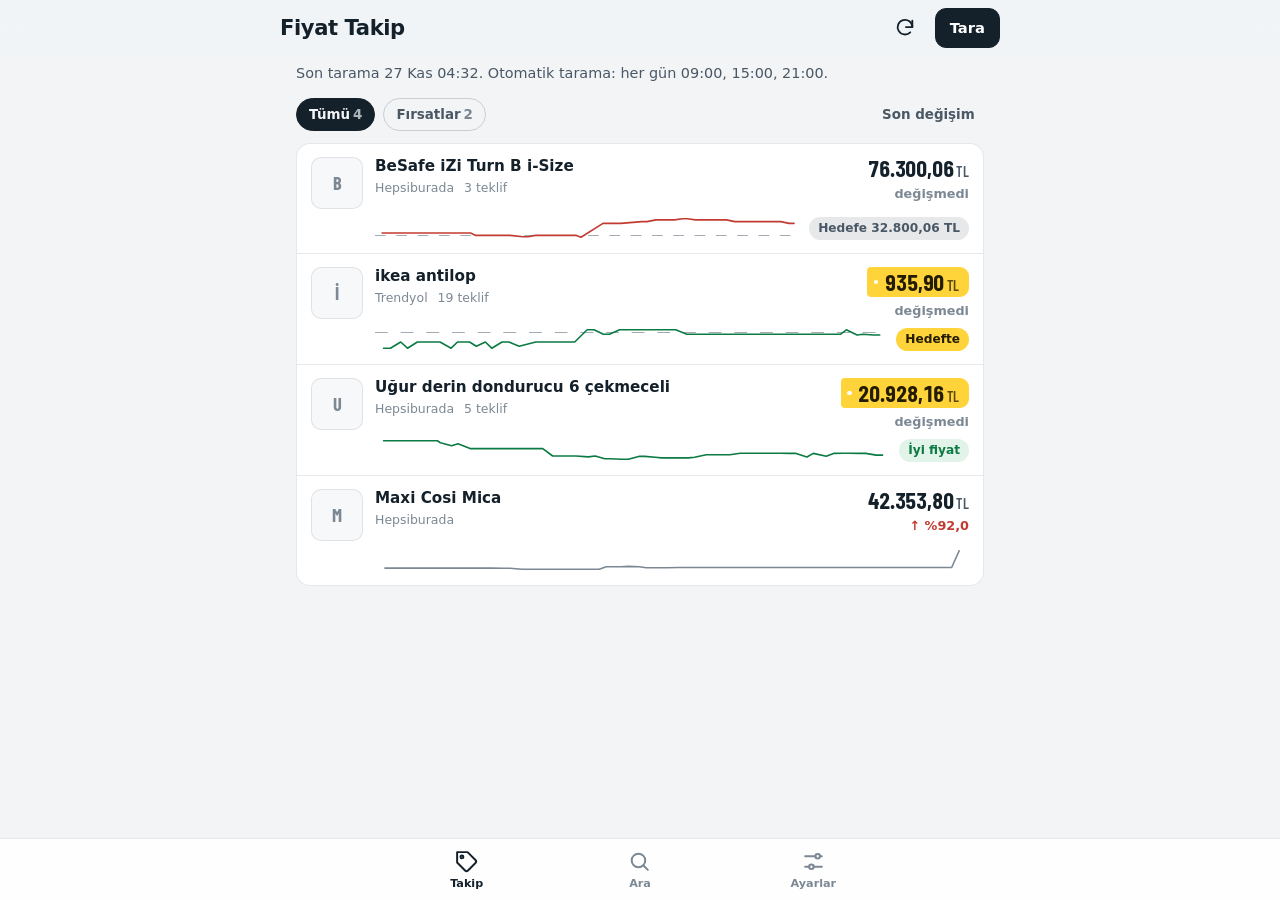
==== commit 337db5b8: "Fiyat taramasi: 2026-11-27 01:32 UTC [skip ci]" ====
--- a/docs/index.html
+++ b/docs/index.html
@@ -5,7 +5,7 @@
 <meta name="viewport" content="width=device-width, initial-scale=1, viewport-fit=cover">
 <title>Fiyat Takip</title>
 <meta name="description" content="Türk pazaryerlerinde fiyat arama ve takip">
-<meta name="ft-generated" content="1795710673">
+<meta name="ft-generated" content="1795743162">
 <meta name="theme-color" content="#f2f4f6" media="(prefers-color-scheme: light)">
 <meta name="theme-color" content="#0e1418" media="(prefers-color-scheme: dark)">
 <link rel="manifest" href="manifest.webmanifest">
@@ -24,7 +24,7 @@
 <div id="app" class="app" aria-live="polite">
   <noscript><p class="noscript">Bu uygulama JavaScript gerektirir.</p></noscript>
 </div>
-<script id="ft-data" type="application/json">{"version":2,"generated_at":1795710673,"repo":"kaan2635/fiyat-takip","schedule":"Her gün 09:00, 15:00, 21:00","settings":{"drop_alert_percent":5.0,"default_sites":["trendyol","hepsiburada","amazon","n11","pazarama","teknosa","mediamarkt"]},"sources":[{"id":"trendyol","label":"Trendyol","default":true},{"id":"hepsiburada","label":"Hepsiburada","default":true},{"id":"amazon","label":"Amazon","default":true},{"id":"n11","label":"n11","default":true},{"id":"pazarama","label":"Pazarama","default":true},{"id":"teknosa","label":"Teknosa","default":true},{"id":"mediamarkt","label":"MediaMarkt","default":true}],"products":[{"id":"besafe-izi-turn-b-i-size","name":"BeSafe iZi Turn B i-Size","kind":"search","query":"BeSafe iZi Turn B i-Size","url":"","enabled":true,"mode":"http","target":43500.0,"rules":{"sites":[],"exclude":[],"must_include":[],"min_price":20000.0,"max_price":null,"include_listings":[],"exclude_listings":[]},"added_at":"","status":"ok","note":"3 teklif | BeSafe Besafe Izi Turn B I-Size Oto Koltuğu 0-18 kg Anthracite Mesh","scanned_at":1795710653,"price":76300.06,"price_is_stale":false,"currency":"TRY","in_stock":true,"best":{"site":"hepsiburada.com","url":"https://www.hepsiburada.com/besafe-izi-turn-b-i-size-oto-koltugu-0-18-kg-anthracite-mesh-pm-HBC0000R3KMEB","title":"BeSafe Besafe Izi Turn B I-Size Oto Koltuğu 0-18 kg Anthracite Mesh","key":"hepsiburada:HBC0000R3KMEB"},"image":"https://productimages.hepsiburada.net/s/777/222-222/110003217545128.jpg","stats":{"current":76300.06,"previous":81068.82,"lowest":38647.58,"highest":88698.75,"lowest_at":1794351308,"change_percent":-5.88,"points":160,"first_seen":1790109015,"is_lowest_ever":false},"deal":{"level":"high","position":0.752,"low":38647.58,"high":88698.75,"average":51337.12,"vs_average_percent":48.6,"window_days":90},"history":[[1790109015,43500.0],[1790109784,43500.0],[1790113809,43500.0],[1790114370,43500.0],[1790116793,43424.25],[1790154017,43424.25],[1790160956,43424.25],[1790180173,43424.25],[1790197907,43424.25],[1790248501,43424.25],[1790267914,43424.25],[1790284458,43424.25],[1790335218,43424.25],[1790354653,43424.25],[1790370681,43424.25],[1790420196,43424.25],[1790438171,43424.25],[1790455429,43424.25],[1790508831,43424.25],[1790526754,43424.25],[1790542808,43424.25],[1790600826,43424.25],[1790636398,43424.25],[1790684227,43424.25],[1790719088,43424.25],[1790769758,43424.25],[1790782348,43424.25],[1790782405,43424.25],[1790782451,43424.25],[1790782655,43424.25],[1790786706,43424.25],[1790805412,43424.25],[1790858130,43500.0],[1790893499,43500.0],[1790942424,43500.0],[1790972264,45999.0],[1790972611,45999.0],[1790978056,43500.0],[1791025997,43500.0],[1791042625,43500.0],[1791060049,43500.0],[1791114784,45999.0],[1791131565,43500.0],[1791147408,43500.0],[1791208167,43500.0],[1791244148,43500.0],[1791291231,43500.0],[1791325514,43500.0],[1791377275,43500.0],[1791413408,43500.0],[1791464205,43500.0],[1791500451,43500.0],[1791549769,43500.0],[1791565821,43500.0],[1791584508,43500.0],[1791633697,43500.0],[1791666924,43500.0],[1791720873,43500.0],[1791754524,45999.0],[1791815890,45999.0],[1791850452,45999.0],[1791898955,45999.0],[1791930137,45999.0],[1791976863,45999.0],[1791996135,45999.0],[1792012851,45999.0],[1792061924,45999.0],[1792076819,45999.0],[1792081638,45999.0],[1792098037,45999.0],[1792147917,45999.0],[1792167163,45999.0],[1792182940,45999.0],[1792232143,45999.0],[1792249571,45999.0],[1792264849,45999.0],[1792268068,45999.0],[1792319483,45999.0],[1792337381,45999.0],[1792354340,45999.0],[1792412524,45999.0],[1792447457,45999.0],[1792494105,45999.0],[1792513673,45999.0],[1792531199,45999.0],[1792581520,45999.0],[1792601101,45999.0],[1792617623,45999.0],[1792667846,45999.0],[1792687524,45999.0],[1792703783,45999.0],[1792753715,45999.0],[1792773371,45999.0],[1792789504,45999.0],[1792837542,45999.0],[1792855842,45999.0],[1792873322,45999.0],[1792925573,45999.0],[1792942837,45999.0],[1792960104,45999.0],[1793017429,42499.15],[1793053326,49999.0],[1793101384,49999.0],[1793122547,49999.0],[1793138023,49999.0],[1793189721,49999.0],[1793225822,49999.0],[1793276726,49999.0],[1793313007,49999.0],[1793362628,49999.0],[1793397542,49999.0],[1793447313,49999.0],[1793465723,49999.0],[1793480777,49999.0],[1793537247,49999.0],[1793569559,49999.0],[1793631401,49999.0],[1793666323,43424.25],[1793713467,43424.25],[1793746692,43424.25],[1793800392,43424.25],[1793834275,43424.25],[1793887715,43424.25],[1793973046,39999.0],[1794005198,39999.0],[1794054924,43424.25],[1794087072,43424.25],[1794142348,43424.25],[1794174350,43424.25],[1794237948,43424.25],[1794273314,43424.25],[1794320862,43424.25],[1794351308,38647.58],[1794494694,76300.06],[1794525369,76300.06],[1794578527,76300.06],[1794611938,76300.06],[1794749631,81068.75],[1794781996,81068.75],[1794841243,85837.5],[1794879634,85837.5],[1794929806,85837.5],[1794962339,85837.5],[1795014848,88698.75],[1795046241,88698.75],[1795101719,85837.57],[1795134061,85837.57],[1795186738,85837.57],[1795218263,85837.57],[1795270823,85837.57],[1795301448,85837.57],[1795356686,81068.82],[1795389535,81068.82],[1795455183,81068.82],[1795492335,81068.82],[1795539856,81068.82],[1795571853,81068.82],[1795625597,81068.82],[1795657137,81068.82],[1795710653,76300.06]],"offers":[{"site":"hepsiburada.com","title":"BeSafe Besafe Izi Turn B I-Size Oto Koltuğu 0-18 kg Anthracite Mesh","price":76300.06,"url":"https://www.hepsiburada.com/besafe-izi-turn-b-i-size-oto-koltugu-0-18-kg-anthracite-mesh-pm-HBC0000R3KMEB","image":"https://productimages.hepsiburada.net/s/777/222-222/110003217545128.jpg","key":"hepsiburada:HBC0000R3KMEB"},{"site":"hepsiburada.com","title":"BeSafe Besafe Izı Turn B I-Size Oto Koltuğu 0-18 kg Metalic Melange","price":76300.06,"url":"https://www.hepsiburada.com/besafe-izi-turn-b-i-size-oto-koltugu-0-18-kg-metalic-melange-pm-HBC0000R3L9R3","image":"https://productimages.hepsiburada.net/s/777/222-222/110003217584703.jpg","key":"hepsiburada:HBC0000R3L9R3"},{"site":"n11.com","title":"Besafe İzı Turn B I-size Oto Koltuğu 0-18 Kg Metalic Melange","price":82976.25,"url":"https://www.n11.com/urun/besafe-izi-turn-b-i-size-oto-koltugu-0-18-kg-metalic-melange-152652534","image":"https://n11scdn.akamaized.net/a1/640/12/58/83/32/IMG-3443796237776997911.jpg","key":"n11:152652534"}],"rejected":[],"warnings":[],"per_site":{"trendyol":{"ok":true,"found":7,"kept":0},"hepsiburada":{"ok":true,"found":2,"kept":2},"amazon":{"ok":true,"found":5,"kept":0},"n11":{"ok":true,"found":1,"kept":1},"pazarama":{"ok":true,"found":20,"kept":0},"teknosa":{"ok":true,"found":20,"kept":0},"mediamarkt":{"ok":true,"found":12,"kept":0}}},{"id":"maxi-cosi-mica","name":"Maxi Cosi Mica","kind":"search","query":"Maxi Cosi Mica","url":"","enabled":true,"mode":"http","target":null,"rules":{"sites":[],"exclude":[],"must_include":[],"min_price":null,"max_price":null,"include_listings":[],"exclude_listings":["n11:66354387"]},"added_at":"","status":"ok","note":"30 teklif | Maxi-Cosi Mica 360 Pro I-Size SlideTech Kızaklı İsofix'li Dönebilir Yatabilir 0-18 Kg Bebek Oto Koltuğu Authentic Graphite","scanned_at":1795710660,"price":22056.87,"price_is_stale":false,"currency":"TRY","in_stock":true,"best":{"site":"pazarama.com","url":"https://www.pazarama.com/maxi-cosi-mica-360-pro-i-size-slidetech-kizakli-isofixli-donebilir-yatabilir-0-18-kg-bebek-oto-koltugu-authentic-graphite-p-8712930187189","title":"Maxi-Cosi Mica 360 Pro I-Size SlideTech Kızaklı İsofix'li Dönebilir Yatabilir 0-18 Kg Bebek Oto Koltuğu Authentic Graphite","key":"pazarama:8712930187189"},"image":"https://img.pzrmcdn.com/mnresize/452/448/asset/8712930187189/images/maxicosimica360proisizeslidetechkzaklsofixlidnebiliryatabilir018kgbebekotokoltuuauthenticgraphite-1.jpg","stats":{"current":22056.87,"previous":22056.87,"lowest":19999.0,"highest":50302.98,"lowest_at":1793800398,"change_percent":0.0,"points":129,"first_seen":1790972634,"is_lowest_ever":false},"deal":{"level":"good","position":0.068,"low":19999.0,"high":50302.98,"average":24107.58,"vs_average_percent":-8.5,"window_days":90},"history":[[1790972634,27679.2],[1790978061,27679.2],[1791026004,27679.2],[1791042630,27679.2],[1791060054,27679.2],[1791114803,27679.2],[1791131572,27679.2],[1791147413,27679.2],[1791208172,27679.2],[1791244153,27679.2],[1791291236,27679.2],[1791325519,27679.2],[1791377280,27679.2],[1791413412,27679.2],[1791464209,27679.2],[1791500457,27679.2],[1791549775,27679.2],[1791565825,27679.2],[1791584512,27679.2],[1791633701,27679.2],[1791666930,27679.2],[1791720878,27679.2],[1791754530,27679.2],[1791815894,25949.25],[1791850458,25949.25],[1791898960,25949.25],[1791930142,25949.25],[1791976868,25949.25],[1791996140,25949.25],[1792012856,25949.25],[1792061930,25949.25],[1792076832,24719.0],[1792079078,24719.0],[1792081645,24719.0],[1792098042,24719.0],[1792147924,24719.0],[1792167170,24719.0],[1792182947,24719.0],[1792232152,24719.0],[1792249578,24719.0],[1792268075,24719.0],[1792319494,24719.0],[1792337388,24719.0],[1792354347,24719.0],[1792412531,24719.0],[1792447468,24719.0],[1792494116,24719.0],[1792513685,24719.0],[1792531206,24719.0],[1792581527,24719.0],[1792601112,24719.0],[1792617634,24719.0],[1792667858,24719.0],[1792687532,24719.0],[1792703790,24899.0],[1792753721,24899.0],[1792773383,24899.0],[1792789513,25499.0],[1792837554,25499.0],[1792855848,27679.2],[1792873329,27679.2],[1792925581,27679.2],[1792942848,27679.2],[1792960111,50302.98],[1793006216,22990.0],[1793017434,22990.0],[1793053333,22990.0],[1793101391,22990.0],[1793122554,21243.0],[1793138033,21243.0],[1793189727,21243.0],[1793225829,21243.0],[1793276733,21243.0],[1793313014,21243.0],[1793362635,21243.0],[1793397549,21243.0],[1793447322,21243.0],[1793465730,21243.0],[1793480783,21300.0],[1793537259,21300.0],[1793569566,21243.0],[1793631407,21243.0],[1793666334,21243.0],[1793713474,21150.0],[1793746699,21150.0],[1793800398,19999.0],[1793834282,19999.0],[1793887721,19999.0],[1793973053,19999.0],[1794005205,19999.0],[1794054934,19999.0],[1794087080,19999.0],[1794142355,19999.0],[1794174358,22990.0],[1794237955,22990.0],[1794273324,23354.33],[1794320870,22985.0],[1794351319,21835.75],[1794404489,21797.37],[1794442139,21797.37],[1794494705,22056.87],[1794525376,22056.87],[1794578539,22056.87],[1794611944,22056.87],[1794661502,22056.87],[1794693737,22056.87],[1794749639,22056.87],[1794782003,22056.87],[1794841250,22056.87],[1794879641,22056.87],[1794929813,22056.87],[1794962349,22056.87],[1795014854,22056.87],[1795046248,22056.87],[1795101726,22056.87],[1795134068,22056.87],[1795186745,22056.87],[1795218273,22056.87],[1795270835,22056.87],[1795301454,22056.87],[1795356693,22056.87],[1795389542,22056.87],[1795455194,22056.87],[1795492347,22056.87],[1795539862,22056.87],[1795571860,22056.87],[1795625604,22056.87],[1795657144,22056.87],[1795710660,22056.87]],"offers":[{"site":"pazarama.com","title":"Maxi-Cosi Mica 360 Pro I-Size SlideTech Kızaklı İsofix'li Dönebilir Yatabilir 0-18 Kg Bebek Oto Koltuğu Authentic Graphite","price":22056.87,"url":"https://www.pazarama.com/maxi-cosi-mica-360-pro-i-size-slidetech-kizakli-isofixli-donebilir-yatabilir-0-18-kg-bebek-oto-koltugu-authentic-graphite-p-8712930187189","image":"https://img.pzrmcdn.com/mnresize/452/448/asset/8712930187189/images/maxicosimica360proisizeslidetechkzaklsofixlidnebiliryatabilir018kgbebekotokoltuuauthenticgraphite-1.jpg","key":"pazarama:8712930187189"},{"site":"hepsiburada.com","title":"Maxi-Cosi MaxiCosi Mica 360 Pro İSize Dünyanın İlk Kızaklı, Araç Dışına Çıkabilen İsofix'Li 360 Dönebilir Yatabilir 018 Kg Bebek Oto Koltuğu Authentic Graphite","price":23354.33,"url":"https://www.hepsiburada.com/maxicosi-mica-360-pro-isize-dunyanin-ilk-kizakli-arac-disina-cikabilen-isofix-li-360-donebilir-yatabilir-018-kg-bebek-oto-koltugu-authentic-graphite-p-HBCV00005TB8VU","image":"https://productimages.hepsiburada.net/s/777/222-222/110001209426891.jpg","key":"hepsiburada:HBCV00005TB8VU"},{"site":"trendyol.com","title":"MAXİ-COSİ Maxi-cosi Mica 360 Pro I-size Slidetech Kızaklı Isofix'li Dönebilir Yatabilir 0-18 Kg Oto Koltuğu","price":24590.0,"url":"https://www.trendyol.com/maxi-cosi/maxi-cosi-mica-360-pro-i-size-slidetech-kizakli-isofix-li-donebilir-yatabilir-0-18-kg-oto-koltugu-p-808307874?boutiqueId=61&merchantId=109213","image":"https://cdn.dsmcdn.com/mnresize/400/-/ty1731/prod/QC_ENRICHMENT/20250821/12/04c29eb3-c668-30f8-858b-161b4da6c957/1_org_zoom.jpg","key":"trendyol:808307874"},{"site":"trendyol.com","title":"MAXİ-COSİ Maxi-cosi Mica 360 Pro Adac'lı Slidetech Kızaklı Isofix'li Dönebilir 0-18 Kg Oto Koltuğu Black","price":24590.0,"url":"https://www.trendyol.com/maxi-cosi/maxi-cosi-mica-360-pro-adac-li-slidetech-kizakli-isofix-li-donebilir-0-18-kg-oto-koltugu-black-p-811428041?boutiqueId=61&merchantId=109213","image":"https://cdn.dsmcdn.com/mnresize/400/-/ty1763/prod/QC_ENRICHMENT/20250923/11/520a2f11-b945-3113-8e8f-8aaf0a9cec7f/1_org_zoom.jpg","key":"trendyol:811428041"},{"site":"amazon.com.tr","title":"Maxi-Cosi Mica 360 Pro I-Size SlideTech Kızaklı İsofix'li Dönebilir Yatabilir 0-18 Kg Bebek Oto Koltuğu Authentic","price":24590.0,"url":"https://www.amazon.com.tr/dp/B0CTKMPJXP","image":"https://m.media-amazon.com/images/I/51mEGOt4S+L._AC_UL320_.jpg","key":"amazon:B0CTKMPJXP"},{"site":"n11.com","title":"Maxi Cosi MaxiCosi Mica 360 Pro İSize Dünyanın İlk Kızaklı, Araç Dışına Çıkabilen Adac'Lı İsofix'Li 360 Dönebilir Yatabilir 018 Kg Bebek Oto Koltuğu Authentic Black","price":24590.0,"url":"https://www.n11.com/urun/maxicosi-mica-360-pro-isize-dunyanin-ilk-kizakli-arac-disina-cikabilen-adacli-isofixli-360-donebilir-yatabilir-018-kg-bebek-oto-koltugu-authentic-black-110867382","image":"https://n11scdn.akamaized.net/a1/640/10/81/27/70/IMG-8850500626463178916.jpg","key":"n11:110867382"},{"site":"pazarama.com","title":"Maxi-Cosi Mica 360 Pro İ-Size Slidetech Kızaklı İ̇Sofix'Li Dönebilir Yatabilir 0-18 Kg Bebek Oto Koltuğu Authentic Black","price":24590.0,"url":"https://www.pazarama.com/maxi-cosi-mica-360-pro-i-size-slidetech-kizakli-isofixli-donebilir-yatabilir-0-18-kg-bebek-oto-koltugu-authentic-black-p-8712930187172","image":"https://img.pzrmcdn.com/mnresize/452/448/asset/8712930187172/images/maxicosimica360proisizeslidetechkzaklsofixlidnebiliryatabilir018kgbebekotokoltuuauthenticblack-1.jpg","key":"pazarama:8712930187172"},{"site":"trendyol.com","title":"MAXİ-COSİ Mica Slide Pro i-Size 27 cm Araç Dışına Çıkabilen 360 Dönebilir 0-18 kg Bebek Oto Koltuğu Authentic Black","price":24990.0,"url":"https://www.trendyol.com/maxi-cosi/mica-slide-pro-i-size-27-cm-arac-disina-cikabilen-360-donebilir-0-18-kg-bebek-oto-koltugu-authentic-black-p-1216616536?boutiqueId=61&merchantId=109213","image":"https://cdn.dsmcdn.com/mnresize/400/-/ty1979/prod/QC_PREP/20261015/16/e4829c6c-f622-34fb-9c8e-f387e09ae0a9/1_org_zoom.jpg","key":"trendyol:1216616536"},{"site":"trendyol.com","title":"MAXİ-COSİ Mica Slide Pro i-Size 27 cm Araç Dışına Çıkabilen 360 Dönebilir 0-18 kg Bebek Oto Koltuğu Authentic Truffle","price":24990.0,"url":"https://www.trendyol.com/maxi-cosi/mica-slide-pro-i-size-27-cm-arac-disina-cikabilen-360-donebilir-0-18-kg-bebek-oto-koltugu-authentic-truffle-p-1216597640?boutiqueId=61&merchantId=109213","image":"https://cdn.dsmcdn.com/mnresize/400/-/ty1977/prod/QC_PREP/20261015/16/027b09a5-cccb-3ec3-a817-16ecb1b90efe/1_org_zoom.jpg","key":"trendyol:1216597640"},{"site":"trendyol.com","title":"MAXİ-COSİ Mica Slide Pro i-Size 27 cm Araç Dışına Çıkabilen 360 Dönebilir 0-18 kg Bebek Oto Koltuğu Authentic Green","price":24990.0,"url":"https://www.trendyol.com/maxi-cosi/mica-slide-pro-i-size-27-cm-arac-disina-cikabilen-360-donebilir-0-18-kg-bebek-oto-koltugu-authentic-green-p-1216622965?boutiqueId=61&merchantId=109213","image":"https://cdn.dsmcdn.com/mnresize/400/-/ty1979/prod/QC_PREP/20261015/16/38c247c3-4e02-320d-bfbc-06fb854afcb8/1_org_zoom.jpg","key":"trendyol:1216622965"},{"site":"hepsiburada.com","title":"Maxi-Cosi Mica Slide Pro i-Size 27 cm Araç Dışına Çıkabilen 360 Dönebilir 0-18 kg Bebek Oto Koltuğu Authentic Truffle","price":24990.0,"url":"https://www.hepsiburada.com/maxi-cosi-mica-slide-pro-i-size-27-cm-arac-disina-cikabilen-360-donebilir-0-18-kg-bebek-oto-koltugu-authentic-truffle-p-HBCV0000MVDKY5","image":"https://productimages.hepsiburada.net/s/777/222-222/110002708658078.jpg","key":"hepsiburada:HBCV0000MVDKY5"},{"site":"hepsiburada.com","title":"Maxi-Cosi Mica 360 Pro 0-18 kg Black - Bebeconfort Gaiafix 15-36 kg Stitch Oto Koltuğu Paketi","price":24990.0,"url":"https://www.hepsiburada.com/maxi-cosi-mica-360-pro-0-18-kg-black-bebeconfort-gaiafix-15-36-kg-stitch-oto-koltugu-paketi-p-HBCV0000NWTF30","image":"https://productimages.hepsiburada.net/s/777/222-222/110002853599596.jpg","key":"hepsiburada:HBCV0000NWTF30"},{"site":"amazon.com.tr","title":"Maxi-Cosi Mica Slide Pro, 360° Oto Koltuğu 0-4 Yaş, Authentic Green","price":24990.0,"url":"https://www.amazon.com.tr/dp/B0HPGL8F8C","image":"https://m.media-amazon.com/images/I/515JG3HxcnL._AC_UL320_.jpg","key":"amazon:B0HPGL8F8C"},{"site":"amazon.com.tr","title":"Maxi-Cosi Mica Slide Pro, 360° Oto Koltuğu 0-4 Yaş, Authentic Black","price":24990.0,"url":"https://www.amazon.com.tr/dp/B0HPGQY3XX","image":"https://m.media-amazon.com/images/I/51JLJCN9ZRL._AC_UL320_.jpg","key":"amazon:B0HPGQY3XX"},{"site":"amazon.com.tr","title":"Maxi-Cosi Mica Slide Pro, 360° Dönebilen Oto Koltuğu, 0-4 Yaş, Authentic Truffle","price":24990.0,"url":"https://www.amazon.com.tr/dp/B0HPGT6TLH","image":"https://m.media-amazon.com/images/I/51syk6HHr9L._AC_UL320_.jpg","key":"amazon:B0HPGT6TLH"},{"site":"n11.com","title":"Maxi-cosi Mica Slide Pro İ-size Dünyanın İlk Kızaklı, Araç Dışına Çıkabilen İsofix'li 360 Dönebilir Yatabilir 0-18 Kg Bebek Oto Koltuğu Authentic Black","price":24990.0,"url":"https://www.n11.com/urun/maxi-cosi-mica-slide-pro-i-size-dunyanin-ilk-kizakli-arac-disina-cikabilen-isofixli-360-donebilir-yatabilir-0-18-kg-bebek-oto-koltugu-authentic-black-144578601","image":"https://n11scdn.akamaized.net/a1/640/01/38/89/99/IMG-2550675669460407814.jpg","key":"n11:144578601"},{"site":"n11.com","title":"Maxi-cosi Mica Slide Pro İ-size Dünyanın İlk Kızaklı, Araç Dışına Çıkabilen İsofix'li 360 Dönebilir Yatabilir 0-18 Kg Bebek Oto Koltuğu Authentic Truffle","price":24990.0,"url":"https://www.n11.com/urun/maxi-cosi-mica-slide-pro-i-size-dunyanin-ilk-kizakli-arac-disina-cikabilen-isofixli-360-donebilir-yatabilir-0-18-kg-bebek-oto-koltugu-authentic-truffle-144576412","image":"https://n11scdn.akamaized.net/a1/640/01/39/89/10/IMG-7601441892169188614.jpg","key":"n11:144576412"},{"site":"n11.com","title":"Maxi-cosi Mica Slide Pro İ-size Dünyanın İlk Kızaklı, Araç Dışına Çıkabilen İsofix'li 360 Dönebilir Yatabilir 0-18 Kg Bebek Oto Koltuğu Authentic Green","price":24990.0,"url":"https://www.n11.com/urun/maxi-cosi-mica-slide-pro-i-size-dunyanin-ilk-kizakli-arac-disina-cikabilen-isofixli-360-donebilir-yatabilir-0-18-kg-bebek-oto-koltugu-authentic-green-144585356","image":"https://n11scdn.akamaized.net/a1/640/05/10/52/29/IMG-2286287813444797147.jpg","key":"n11:144585356"},{"site":"n11.com","title":"Maxi-cosi Mica 360 Pro 0-18 Kg Black - Bebeconfort Gaiafix 15-36 Kg Black Oto Koltuğu Paketi","price":24990.0,"url":"https://www.n11.com/urun/maxi-cosi-mica-360-pro-0-18-kg-black-bebeconfort-gaiafix-15-36-kg-black-oto-koltugu-paketi-147311136","image":"https://n11scdn.akamaized.net/a1/640/01/70/00/05/IMG-4155625863192711511.jpg","key":"n11:147311136"},{"site":"n11.com","title":"Maxi-cosi Mica 360 Pro 0-18 Kg Black - Bebeconfort Gaiafix 15-36 Kg Spiderman Oto Koltuğu Paketi","price":24990.0,"url":"https://www.n11.com/urun/maxi-cosi-mica-360-pro-0-18-kg-black-bebeconfort-gaiafix-15-36-kg-spiderman-oto-koltugu-paketi-147098066","image":"https://n11scdn.akamaized.net/a1/640/07/63/90/11/IMG-1300440284128013128.jpg","key":"n11:147098066"},{"site":"n11.com","title":"Maxi-cosi Mica 360 Pro 0-18 Kg Black - Bebeconfort Gaiafix 15-36 Kg Stitch Oto Koltuğu Paketi","price":24990.0,"url":"https://www.n11.com/urun/maxi-cosi-mica-360-pro-0-18-kg-black-bebeconfort-gaiafix-15-36-kg-stitch-oto-koltugu-paketi-147088152","image":"https://n11scdn.akamaized.net/a1/640/15/91/60/80/IMG-3188672110038052537.jpg","key":"n11:147088152"},{"site":"n11.com","title":"Maxi-cosi Mica 360 Pro 0-18 Kg Grap - Bebeconfort Gaiafix 15-36 Kg Grap Oto Koltuğu Paketi","price":24990.0,"url":"https://www.n11.com/urun/maxi-cosi-mica-360-pro-0-18-kg-grap-bebeconfort-gaiafix-15-36-kg-grap-oto-koltugu-paketi-147313415","image":"https://n11scdn.akamaized.net/a1/640/01/98/88/83/IMG-6582041067418695350.jpg","key":"n11:147313415"},{"site":"pazarama.com","title":"Maxi-Cosi Mica Slide Pro i-Size Dünyanın İlk Kızaklı, Araç Dışına Çıkabilen İsofix'li 360 Dönebilir Yatabilir 0-18 kg Bebek Oto Koltuğu Authentic Black","price":24990.0,"url":"https://www.pazarama.com/maxi-cosi-mica-slide-pro-oto-koltugu-siyah-0-18kg-isofix-8720291001679-p-8720291001679","image":"https://img.pzrmcdn.com/mnresize/452/448/asset/8720291001679/images/maxicosimicaslideproisizednyannlkkzaklaradnakabilensofixli360dnebiliryatabilir018kgbebekotokoltuuauthenticblack-195dce4e3-1f59-42a7-b98d-369371661d3c.png","key":"pazarama:8720291001679"},{"site":"pazarama.com","title":"Maxi-Cosi Mica Slide Pro i-Size Dünyanın İlk Kızaklı, Araç Dışına Çıkabilen İsofix'li 360 Dönebilir Yatabilir 0-18 kg Bebek Oto Koltuğu Authentic Truffle","price":24990.0,"url":"https://www.pazarama.com/maxi-cosi-mica-slide-pro-oto-koltugu-bej-0-18kg-isofix-8720291001686-p-8720291001686","image":"https://img.pzrmcdn.com/mnresize/452/448/asset/8720291001686/images/maxicosimicaslideproisizednyannlkkzaklaradnakabilensofixli360dnebiliryatabilir018kgbebekotokoltuuauthentictruffle-153e7730b-1aba-40d8-b244-0c557f5d392d.png","key":"pazarama:8720291001686"},{"site":"pazarama.com","title":"Maxi-Cosi Mica Slide Pro i-Size Dünyanın İlk Kızaklı, Araç Dışına Çıkabilen İsofix'li 360 Dönebilir Yatabilir 0-18 kg Bebek Oto Koltuğu Authentic Green","price":24990.0,"url":"https://www.pazarama.com/maxi-cosi-mica-slide-pro-oto-koltugu-yesil-0-18kg-isofix-8720291001709-p-8720291001709","image":"https://img.pzrmcdn.com/mnresize/452/448/asset/8720291001709/images/maxicosimicaslideproisizednyannlkkzaklaradnakabilensofixli360dnebiliryatabilir018kgbebekotokoltuuauthenticgreen-1e55b94b2-a50a-4668-820e-3a7729694c6c.png","key":"pazarama:8720291001709"},{"site":"pazarama.com","title":"Maxi-Cosi Mica 360 Pro 0-18 kg Black - Bebeconfort GaiaFix 15-36 kg Spiderman Oto Koltuğu Paketi","price":24990.0,"url":"https://www.pazarama.com/maxi-cosi-mica-360-pro-0-18-kg-black-bebeconfort-gaiafix-15-36-kg-spiderman-oto-koltugu-paketi-p-8685338915183","image":"https://img.pzrmcdn.com/mnresize/452/448/asset/8685338915183/images/maxicosimica360pro018kgblackbebeconfortgaiafix1536kgspidermanotokoltuupaketi-15d3fad33-ca17-44cb-93df-ff3ef9056869.jpg","key":"pazarama:8685338915183"},{"site":"pazarama.com","title":"Maxi-Cosi Mica 360 Pro 0-18 kg Black - Bebeconfort GaiaFix 15-36 kg Stitch Oto Koltuğu Paketi","price":24990.0,"url":"https://www.pazarama.com/maxi-cosi-mica-360-pro-bebeconfort-gaiafix-oto-koltugu-seti-8685338915169-p-8685338915169","image":"https://img.pzrmcdn.com/mnresize/452/448/asset/8685338915169/images/maxicosimica360pro018kgblackbebeconfortgaiafix1536kgstitchotokoltuupaketi-18b8839a6-c7b9-4258-9cfe-1310bcf99e56.jpg","key":"pazarama:8685338915169"},{"site":"pazarama.com","title":"Maxi-Cosi Mica 360 Pro 0-18 kg Black - Bebeconfort GaiaFix 15-36 kg Black Oto Koltuğu Paketi","price":24990.0,"url":"https://www.pazarama.com/maxi-cosi-mica-360-pro-ve-bebeconfort-gaiafix-oto-koltugu-seti-siyah-8685338915206-p-8685338915206","image":"https://img.pzrmcdn.com/mnresize/452/448/asset/8685338915206/images/maxicosimica360pro018kgblackbebeconfortgaiafix1536kgblackotokoltuupaketi-187f9c633-4588-49b0-a736-83863f68db62.jpg","key":"pazarama:8685338915206"},{"site":"pazarama.com","title":"Maxi-Cosi Mica 360 Pro 0-18 kg Grap - Bebeconfort GaiaFix 15-36 kg Grap Oto Koltuğu Paketi","price":24990.0,"url":"https://www.pazarama.com/maxi-cosi-mica-360-pro-bebeconfort-gaiafix-oto-koltugu-gri-8685338915213-p-8685338915213","image":"https://img.pzrmcdn.com/mnresize/452/448/asset/8685338915213/images/maxicosimica360pro018kggrapbebeconfortgaiafix1536kggrapotokoltuupaketi-1dd918815-ae67-412b-b002-93dea572df3b.jpg","key":"pazarama:8685338915213"},{"site":"hepsiburada.com","title":"AyrStore Maxi-Cosi Mica 360 Pro I-Size Slidetech Kızaklı Isofix'li Dönebilir Yatabilir 0-18 kg Bebek Oto","price":38750.4,"url":"https://www.hepsiburada.com/maxi-cosi-mica-360-pro-i-size-slidetech-kizakli-isofix-li-donebilir-yatabilir-0-18-kg-bebek-oto-pm-HBC0000GHG7AJ","image":"https://productimages.hepsiburada.net/s/777/222-222/110001899800905.jpg","key":"hepsiburada:HBC0000GHG7AJ"}],"rejected":[{"site":"n11.com","title":"Maxi Cosi MaxiCosi Mica 360 Pro İSize Dünyanın İlk Kızaklı, Araç Dışına Çıkabilen İsofix'Li 360 Dönebilir Yatabilir 018 Kg Bebek Oto Koltuğu Authentic Graphite","price":24590.0,"url":"https://www.n11.com/urun/maxicosi-mica-360-pro-isize-dunyanin-ilk-kizakli-arac-disina-cikabilen-isofixli-360-donebilir-yatabilir-018-kg-bebek-oto-koltugu-authentic-graphite-66354387","currency":"TRY","image":"https://n11scdn.akamaized.net/a1/640/02/11/64/32/IMG-7164332642042844711.jpg","key":"n11:66354387","code":"user","reason":"bu ilani 'bu urun degil' diye isaretledin","near":true},{"site":"trendyol.com","title":"MAXİ-COSİ Ortopedik Yaylı Yatak Tek Kişilik Yatak Çift Kişilik Yatak Ve Bebek Yatakları","price":1362.52,"url":"https://www.trendyol.com/maxi-cosi/ortopedik-yayli-yatak-tek-kisilik-yatak-cift-kisilik-yatak-ve-bebek-yataklari-p-653429481?boutiqueId=61&merchantId=108851","currency":"TRY","image":"https://cdn.dsmcdn.com/mnresize/400/-/ty738/product/media/images/20230221/16/285800335/863929201/1/1_org_zoom.jpg","key":"trendyol:653429481","code":"tokens","reason":"baslik sorguyla ortusmuyor (2/3, eksik: mica)","near":true},{"site":"trendyol.com","title":"MAXİ-COSİ Oyun Parkı Yatağı Beşik Bebek Yatağı Çocuk Yatağı Oyun Alanı Yatağı Park Beşik Yatağı","price":1411.1,"url":"https://www.trendyol.com/maxi-cosi/oyun-parki-yatagi-besik-bebek-yatagi-cocuk-yatagi-oyun-alani-yatagi-park-besik-yatagi-p-1218084709?boutiqueId=61&merchantId=108851","currency":"TRY","image":"https://cdn.dsmcdn.com/mnresize/400/-/ty1981/prod/QC_PREP/20261017/11/f1cc0b60-d5d5-373e-ad37-9d693bf70714/1_org_zoom.jpg","key":"trendyol:1218084709","code":"tokens","reason":"baslik sorguyla ortusmuyor (2/3, eksik: mica)","near":true},{"site":"trendyol.com","title":"MAXİ-COSİ Şeffaf Bebek Arabası Yağmurluğu (Leona2, Soho, Lara2 ile uyumludur)","price":2190.0,"url":"https://www.trendyol.com/maxi-cosi/seffaf-bebek-arabasi-yagmurlugu-leona2-soho-lara2-ile-uyumludur-p-970448245?boutiqueId=61&merchantId=109213","currency":"TRY","image":"https://cdn.dsmcdn.com/mnresize/400/-/ty1722/prod/QC_PREP/20250812/12/dcdba14b-f7d9-3617-b3e9-1c1e303180f0/1_org_zoom.jpg","key":"trendyol:970448245","code":"tokens","reason":"baslik sorguyla ortusmuyor (2/3, eksik: mica)","near":true},{"site":"trendyol.com","title":"MAXİ-COSİ Maxi-Cosi Polar Astarlı Konforlu Ayak Örtüsü Twillic Graphite","price":3990.0,"url":"https://www.trendyol.com/maxi-cosi/maxi-cosi-polar-astarli-konforlu-ayak-ortusu-twillic-graphite-p-870824136?boutiqueId=61&merchantId=109213","currency":"TRY","image":"https://cdn.dsmcdn.com/mnresize/400/-/ty1595/prod/QC/20241030/14/efd503d8-351b-3a06-955f-18904662a3d1/1_org_zoom.jpg","key":"trendyol:870824136","code":"tokens","reason":"baslik sorguyla ortusmuyor (2/3, eksik: mica)","near":true},{"site":"trendyol.com","title":"MAXİ-COSİ Maxi-Cosi Polar Astarlı Konforlu Ayak Örtüsü Twillic Truffle","price":3990.0,"url":"https://www.trendyol.com/maxi-cosi/maxi-cosi-polar-astarli-konforlu-ayak-ortusu-twillic-truffle-p-922370106?boutiqueId=61&merchantId=109213","currency":"TRY","image":"https://cdn.dsmcdn.com/mnresize/400/-/ty1653/prod/QC/20250325/12/598ec0ee-76bc-320a-967d-9c40a4393e05/1_org_zoom.jpg","key":"trendyol:922370106","code":"tokens","reason":"baslik sorguyla ortusmuyor (2/3, eksik: mica)","near":true},{"site":"trendyol.com","title":"MAXİ-COSİ Maxi-Cosi Fonksiyonel Bebek Bakım Çantası XL Alt Değiştirme Matı Ve Ekstra Bebek Bezi Çantalı Sand","price":7390.0,"url":"https://www.trendyol.com/maxi-cosi/maxi-cosi-fonksiyonel-bebek-bakim-cantasi-xl-alt-degistirme-mati-ve-ekstra-bebek-bezi-cantali-sand-p-946335787?boutiqueId=61&merchantId=109213","currency":"TRY","image":"https://cdn.dsmcdn.com/mnresize/400/-/ty1696/prod/QC_PREP/20250619/15/2ec366f0-7e34-3bc2-bdd4-59d06dcef470/1_org_zoom.jpg","key":"trendyol:946335787","code":"tokens","reason":"baslik sorguyla ortusmuyor (2/3, eksik: mica)","near":true},{"site":"amazon.com.tr","title":"Maxi-Cosi Lara2 Ultra Kompakt Otomatik Katlanan Kabin Boy Seyahat Sistem Olabilen Bebek Arabası Essential Graphite","price":9898.0,"url":"https://www.amazon.com.tr/dp/B0B4PMSKGV","currency":"TRY","image":"https://m.media-amazon.com/images/I/51UQA22Ti8L._AC_UL320_.jpg","key":"amazon:B0B4PMSKGV","code":"tokens","reason":"baslik sorguyla ortusmuyor (2/3, eksik: mica)","near":true},{"site":"trendyol.com","title":"MAXİ-COSİ Lara2 Ultra Kompakt Otomatik Katlanan Kabin Boy Bebek Arabası Essential Graphite","price":9990.0,"url":"https://www.trendyol.com/maxi-cosi/lara2-ultra-kompakt-otomatik-katlanan-kabin-boy-bebek-arabasi-essential-graphite-p-299365998?boutiqueId=61&merchantId=109213","currency":"TRY","image":"https://cdn.dsmcdn.com/mnresize/400/-/ty1643/prod/QC/20250225/14/ceee0b20-1730-3e65-8a34-752f3fc52494/1_org_zoom.jpg","key":"trendyol:299365998","code":"tokens","reason":"baslik sorguyla ortusmuyor (2/3, eksik: mica)","near":true},{"site":"trendyol.com","title":"MAXİ-COSİ Dove Pro Cloudsoft Titreşimli Sezgisel Sallanan Ikonik Tasarım Ev Tipi Ana Kucağı Elegance Beige","price":9990.0,"url":"https://www.trendyol.com/maxi-cosi/dove-pro-cloudsoft-titresimli-sezgisel-sallanan-ikonik-tasarim-ev-tipi-ana-kucagi-elegance-beige-p-929719048?boutiqueId=61&merchantId=109213","currency":"TRY","image":"https://cdn.dsmcdn.com/mnresize/400/-/ty1669/prod/QC/20250424/17/3023a1b5-4fc7-3895-9b0e-7f2da9d43456/1_org_zoom.jpg","key":"trendyol:929719048","code":"tokens","reason":"baslik sorguyla ortusmuyor (2/3, eksik: mica)","near":true},{"site":"trendyol.com","title":"MAXİ-COSİ Maxi-cosi Lara2 Ultra Kompakt Otomatik Katlanan Kabin Boy Seyahat Sistem Olabilen Bebek Arabası Esse","price":9990.0,"url":"https://www.trendyol.com/maxi-cosi/maxi-cosi-lara2-ultra-kompakt-otomatik-katlanan-kabin-boy-seyahat-sistem-olabilen-bebek-arabasi-esse-p-292890141?boutiqueId=61&merchantId=109213","currency":"TRY","image":"https://cdn.dsmcdn.com/mnresize/400/-/ty1661/prod/QC/20250409/17/8ef889d0-8539-34c0-b740-58f1bb3f872c/1_org_zoom.jpg","key":"trendyol:292890141","code":"tokens","reason":"baslik sorguyla ortusmuyor (2/3, eksik: mica)","near":true},{"site":"amazon.com.tr","title":"Maxi-Cosi CabrioFix i-Size ADAC'lı Bebek Oto Koltuğu ve Ana Kucağı, Essential Graph, 0-13 kg","price":9990.0,"url":"https://www.amazon.com.tr/dp/B09LVKQMBQ","currency":"TRY","image":"https://m.media-amazon.com/images/I/716bchart+L._AC_UL320_.jpg","key":"amazon:B09LVKQMBQ","code":"tokens","reason":"baslik sorguyla ortusmuyor (2/3, eksik: mica)","near":true},{"site":"amazon.com.tr","title":"Maxi-Cosi CabrioFix i-Size ADAC'lı Bebek Oto Koltuğu ve Ana Kucağı, Essential Black, 0-13 kg","price":9990.0,"url":"https://www.amazon.com.tr/dp/B09LVM4ZF5","currency":"TRY","image":"https://m.media-amazon.com/images/I/51bDztQ19UL._AC_UL320_.jpg","key":"amazon:B09LVM4ZF5","code":"tokens","reason":"baslik sorguyla ortusmuyor (2/3, eksik: mica)","near":true},{"site":"trendyol.com","title":"MAXİ-COSİ Maxi-cosi Eva Otomatik Katlanan Kompakt Bebek Arabası Essesntial Black Champagne","price":10990.0,"url":"https://www.trendyol.com/maxi-cosi/maxi-cosi-eva-otomatik-katlanan-kompakt-bebek-arabasi-essesntial-black-champagne-p-841530158?boutiqueId=61&merchantId=109213","currency":"TRY","image":"https://cdn.dsmcdn.com/mnresize/400/-/ty1587/prod/QC/20241018/14/fd6c1cd1-340e-3870-a6e8-f4b125d0e1d1/1_org_zoom.jpg","key":"trendyol:841530158","code":"tokens","reason":"baslik sorguyla ortusmuyor (2/3, eksik: mica)","near":true},{"site":"amazon.com.tr","title":"Maxi-Cosi Maxi Cosi Eva Otomatik Katlanan Kompakt Bebek Arabası Essential Black Champagne","price":10990.0,"url":"https://www.amazon.com.tr/dp/B09SNQLZ2D","currency":"TRY","image":"https://m.media-amazon.com/images/I/51KcA+6ZMNL._AC_UL320_.jpg","key":"amazon:B09SNQLZ2D","code":"tokens","reason":"baslik sorguyla ortusmuyor (2/3, eksik: mica)","near":true},{"site":"amazon.com.tr","title":"Maxi-Cosi Maxi Cosi RodiFix Pro I-Size İsofix'li 15-36 Kg Çocuk Oto Koltuğu Authentic Green","price":11490.0,"url":"https://www.amazon.com.tr/dp/B0CN1H7M4B","currency":"TRY","image":"https://m.media-amazon.com/images/I/51R1MCfoViL._AC_UL320_.jpg","key":"amazon:B0CN1H7M4B","code":"tokens","reason":"baslik sorguyla ortusmuyor (2/3, eksik: mica)","near":true},{"site":"amazon.com.tr","title":"Maxi-Cosi RodiFix Pro I-Size İsofix'li 15-36 Kg Çocuk Oto Koltuğu Authentic Black","price":11490.0,"url":"https://www.amazon.com.tr/dp/B0C8ZND5M9","currency":"TRY","image":"https://m.media-amazon.com/images/I/61-eFI3EAcL._AC_UL320_.jpg","key":"amazon:B0C8ZND5M9","code":"tokens","reason":"baslik sorguyla ortusmuyor (2/3, eksik: mica)","near":true},{"site":"amazon.com.tr","title":"Maxi-Cosi RodiFix Pro² i-Size çocuk koltuğu, 100 – 150 cm, 3,5 – 12 yaş, ISOFIX çocuk oto koltuğu, 3 yatma pozisyonu, ClimaFlow, ayarlanabilir yükseklik/genişlik, G-CELL Side Impact Protection,","price":11490.0,"url":"https://www.amazon.com.tr/dp/B0DNKGVGZF","currency":"TRY","image":"https://m.media-amazon.com/images/I/51qIofsuakL._AC_UL320_.jpg","key":"amazon:B0DNKGVGZF","code":"tokens","reason":"baslik sorguyla ortusmuyor (2/3, eksik: mica)","near":true},{"site":"trendyol.com","title":"MAXİ-COSİ Kore Pro Işık Sensörlü Adac'lı Isofixli I-size 15-36 Kg Çocuk Oto Koltuğu Authentic Grey","price":11990.0,"url":"https://www.trendyol.com/maxi-cosi/kore-pro-isik-sensorlu-adac-li-isofixli-i-size-15-36-kg-cocuk-oto-koltugu-authentic-grey-p-286445554?boutiqueId=61&merchantId=109213","currency":"TRY","image":"https://cdn.dsmcdn.com/mnresize/400/-/ty1154/product/media/images/prod/SPM/PIM/20240131/15/9e51b126-5edf-3c31-bf78-62a254ec2f82/1_org_zoom.jpg","key":"trendyol:286445554","code":"tokens","reason":"baslik sorguyla ortusmuyor (2/3, eksik: mica)","near":true},{"site":"amazon.com.tr","title":"Maxi-Cosi Kore Pro ADAC'lı Isofixli Çocuk Oto Koltuğu, Authentic Graphite, 15-36 kg","price":11990.0,"url":"https://www.amazon.com.tr/dp/B0816D3P5H","currency":"TRY","image":"https://m.media-amazon.com/images/I/71YGybKHxLL._AC_UL320_.jpg","key":"amazon:B0816D3P5H","code":"tokens","reason":"baslik sorguyla ortusmuyor (2/3, eksik: mica)","near":true},{"site":"amazon.com.tr","title":"Maxi-Cosi Kore Pro ADAC'lı Isofixli Çocuk Oto Koltuğu, Authentic Grey, 15-36 kg","price":11990.0,"url":"https://www.amazon.com.tr/dp/B0816DCXV9","currency":"TRY","image":"https://m.media-amazon.com/images/I/81Cp2-QoBXL._AC_UL320_.jpg","key":"amazon:B0816DCXV9","code":"tokens","reason":"baslik sorguyla ortusmuyor (2/3, eksik: mica)","near":true},{"site":"amazon.com.tr","title":"Maxi-Cosi Kore Pro ADAC'lı Isofixli Çocuk Oto Koltuğu, Authentic Black, 15-36 kg","price":11990.0,"url":"https://www.amazon.com.tr/dp/B0816CRWQG","currency":"TRY","image":"https://m.media-amazon.com/images/I/715RHgvt1-L._AC_UL320_.jpg","key":"amazon:B0816CRWQG","code":"tokens","reason":"baslik sorguyla ortusmuyor (2/3, eksik: mica)","near":true},{"site":"trendyol.com","title":"MAXİ-COSİ Maxi-Cosi Sense Yatış Pozisyonu Ayarlanabilir Ekstra Geniş 0-9 kg Portbebe Twillic Truffle","price":12890.0,"url":"https://www.trendyol.com/maxi-cosi/maxi-cosi-sense-yatis-pozisyonu-ayarlanabilir-ekstra-genis-0-9-kg-portbebe-twillic-truffle-p-926166293?boutiqueId=61&merchantId=109213","currency":"TRY","image":"https://cdn.dsmcdn.com/mnresize/400/-/ty1761/prod/QC_ENRICHMENT/20250923/11/bc888e1e-e7a1-36f2-8c5a-541f6b2b90b3/1_org_zoom.jpg","key":"trendyol:926166293","code":"tokens","reason":"baslik sorguyla ortusmuyor (2/3, eksik: mica)","near":true},{"site":"amazon.com.tr","title":"Maxi-Cosi Minla Plus 6'sı Bir Arada Ahşap Görünümlü 4 Tekerlekli Mama Sandalyesi Elegance Graphite","price":12990.0,"url":"https://www.amazon.com.tr/dp/B0DN9S2QGK","currency":"TRY","image":"https://m.media-amazon.com/images/I/51bXKsADYnL._AC_UL320_.jpg","key":"amazon:B0DN9S2QGK","code":"tokens","reason":"baslik sorguyla ortusmuyor (2/3, eksik: mica)","near":true},{"site":"trendyol.com","title":"MAXİ-COSİ Maxi-Cosi Nomad XL Plus Katlanabilir İsofix'li 9-36 Kg Oto Koltuğu Authentic Black","price":13490.0,"url":"https://www.trendyol.com/maxi-cosi/maxi-cosi-nomad-xl-plus-katlanabilir-isofix-li-9-36-kg-oto-koltugu-authentic-black-p-955391789?boutiqueId=61&merchantId=109213","currency":"TRY","image":"https://cdn.dsmcdn.com/mnresize/400/-/ty1709/prod/QC_PREP/20250711/11/ad90bba6-4ce8-33fb-8ced-4bfad4d6dff5/1_org_zoom.jpg","key":"trendyol:955391789","code":"tokens","reason":"baslik sorguyla ortusmuyor (2/3, eksik: mica)","near":true}],"warnings":["Bulunan ürünlerin adında sorguda olmayan \"pro\" geçiyor; farklı bir model olabilir. Doğru ürün olduğunu kontrol et."],"per_site":{"trendyol":{"ok":true,"found":36,"kept":5},"hepsiburada":{"ok":true,"found":4,"kept":4},"amazon":{"ok":true,"found":39,"kept":4},"n11":{"ok":true,"found":9,"kept":8},"pazarama":{"ok":true,"found":9,"kept":9},"teknosa":{"ok":true,"found":28,"kept":0},"mediamarkt":{"ok":true,"found":12,"kept":0}}},{"id":"ikea-antilop","name":"ikea antilop","kind":"search","query":"ikea antilop","url":"","enabled":true,"mode":"http","target":1000.0,"rules":{"sites":[],"exclude":[],"must_include":[],"min_price":null,"max_price":null,"include_listings":[],"exclude_listings":["n11:140821695","pazarama:2569658857","hepsiburada:HBC00003HZXNR","trendyol:1174933439","hepsiburada:HBC00003P0AW6","hepsiburada:HB000007RFQQ","amazon:B0GV89Z922","amazon:B0GV8FZY6T","amazon:B0GV7XLSKL","amazon:B00GMM4ELG","hepsiburada:HBC0000AL34RD","hepsiburada:HBC0000A71M9O","hepsiburada:HBC000048ADQT","amazon:B0GV8G11H7","hepsiburada:HBC00008YYPWC","hepsiburada:HBC00008YZ28A","hepsiburada:HBC0000DC3SSC","hepsiburada:HBC00003HZYTH","amazon:B0H6MDWWVV","trendyol:866271423","hepsiburada:HBC0000A8XKEH","amazon:B0GZ4F9DYH"]},"added_at":"2026-10-17T19:21:37+00:00","status":"ok","note":"18 teklif | IKEA ANTİLOP MAMA OTURMA YERİ","scanned_at":1795710666,"price":935.9,"price_is_stale":false,"currency":"TRY","in_stock":true,"best":{"site":"trendyol.com","url":"https://www.trendyol.com/ikea/antilop-mama-oturma-yeri-p-833005956?boutiqueId=61&merchantId=1359135","title":"IKEA ANTİLOP MAMA OTURMA YERİ","key":"trendyol:833005956"},"image":"https://cdn.dsmcdn.com/mnresize/400/-/ty1619/prod/QC/20241229/22/c840b498-a464-3995-91eb-c0b44a8d2355/1_org_zoom.jpg","stats":{"current":935.9,"previous":955.37,"lowest":585.0,"highest":1695.0,"lowest_at":1792667868,"change_percent":-2.04,"points":89,"first_seen":1792264906,"is_lowest_ever":false},"deal":{"level":"normal","position":0.316,"low":585.0,"high":1695.0,"average":917.68,"vs_average_percent":2.0,"window_days":90},"history":[[1792264906,1410.0],[1792268082,1410.0],[1792319500,1409.0],[1792337395,1400.0],[1792354354,1409.0],[1792412538,1410.0],[1792447474,1409.0],[1792494128,1444.15],[1792513694,1444.15],[1792531213,1400.0],[1792581534,1460.0],[1792601123,1695.0],[1792617646,799.0],[1792667868,585.0],[1792687543,699.0],[1792703797,1075.0],[1792753728,749.0],[1792773389,749.0],[1792789523,749.0],[1792837559,749.0],[1792855855,749.0],[1792873335,749.0],[1792925588,749.0],[1792942853,585.0],[1792960119,699.0],[1793017441,636.65],[1793053340,636.65],[1793101398,585.0],[1793122561,585.0],[1793138045,599.0],[1793189734,585.0],[1793225835,585.0],[1793276740,749.0],[1793313021,585.0],[1793362642,749.0],[1793397555,749.0],[1793447333,749.0],[1793465737,749.0],[1793480790,749.0],[1793537264,585.0],[1793569573,749.0],[1793631413,749.0],[1793666339,636.65],[1793713481,749.0],[1793746706,585.0],[1793800405,749.0],[1793834288,749.0],[1793887728,636.65],[1793973061,749.0],[1794005212,749.0],[1794054945,749.0],[1794087086,749.0],[1794142362,749.0],[1794174364,749.0],[1794237962,1075.0],[1794273336,1075.0],[1794320876,955.27],[1794351324,955.27],[1794404500,1075.0],[1794442147,1075.0],[1794494716,1075.0],[1794525382,1075.0],[1794578545,1075.0],[1794611951,1075.0],[1794661509,1075.0],[1794693742,1075.0],[1794749644,955.37],[1794782010,955.37],[1794841257,955.37],[1794879648,955.37],[1794929819,955.37],[1794962355,955.37],[1795014864,955.37],[1795046255,955.37],[1795101733,955.37],[1795134075,955.37],[1795186752,955.37],[1795218284,955.37],[1795270846,955.37],[1795301461,955.37],[1795356700,955.37],[1795389549,955.37],[1795455200,955.37],[1795492358,955.37],[1795539868,955.37],[1795571867,1075.0],[1795625610,935.9],[1795657150,955.37],[1795710666,935.9]],"offers":[{"site":"trendyol.com","title":"IKEA ANTİLOP MAMA OTURMA YERİ","price":935.9,"url":"https://www.trendyol.com/ikea/antilop-mama-oturma-yeri-p-833005956?boutiqueId=61&merchantId=1359135","image":"https://cdn.dsmcdn.com/mnresize/400/-/ty1619/prod/QC/20241229/22/c840b498-a464-3995-91eb-c0b44a8d2355/1_org_zoom.jpg","key":"trendyol:833005956"},{"site":"n11.com","title":"Ikea Antılop Destek Minderi Kılıfı, Çok Renkli","price":1075.0,"url":"https://www.n11.com/urun/ikea-antilop-destek-minderi-kilifi-cok-renkli-146922549","image":"https://n11scdn.akamaized.net/a1/640/14/21/55/40/IMG-2269039127682916701.jpg","key":"n11:146922549"},{"site":"n11.com","title":"Ikea Antılop Destek Minderi Kılıfı, Sarı-beyaz","price":1082.57,"url":"https://www.n11.com/urun/ikea-antilop-destek-minderi-kilifi-sari-beyaz-146913819","image":"https://n11scdn.akamaized.net/a1/640/13/78/48/50/IMG-5220919055427935527.jpg","key":"n11:146913819"},{"site":"n11.com","title":"Ikea Antılop Destek Minderi Kılıfı, Mavi-beyaz","price":1110.45,"url":"https://www.n11.com/urun/ikea-antilop-destek-minderi-kilifi-mavi-beyaz-146903507","image":"https://n11scdn.akamaized.net/a1/640/14/78/08/22/IMG-8208462317681845231.jpg","key":"n11:146903507"},{"site":"trendyol.com","title":"IKEA Antilop Mama Sandalyesi Emniyet Kemerli Tepsi Dahil Değildir","price":1356.52,"url":"https://www.trendyol.com/ikea/antilop-mama-sandalyesi-emniyet-kemerli-tepsi-dahil-degildir-p-34236339?boutiqueId=61&merchantId=1359135","image":"https://cdn.dsmcdn.com/mnresize/400/-/ty1444/product/media/images/prod/QC/20240727/13/cebcbb19-ee90-3e63-8633-531a9fb98796/1_org_zoom.jpg","key":"trendyol:34236339"},{"site":"hepsiburada.com","title":"IKEA Antılop Mama Sandalyesi Beyaz 90 cm","price":1402.0,"url":"https://www.hepsiburada.com/antilop-mama-sandalyesi-beyaz-90-cm-pm-HBC0000ARG8X7","image":"https://productimages.hepsiburada.net/s/777/222-222/110001280349035.jpg","key":"hepsiburada:HBC0000ARG8X7"},{"site":"hepsiburada.com","title":"IKEA Antilop Beyaz Tepsili Kemerli Mama Sandalyesi 0 - 4 Yaş İçin Portatif Kullanım","price":1474.47,"url":"https://www.hepsiburada.com/ikea-antilop-siyah-tepsili-kemerli-mama-sandalyesi-0-4-yas-icin-portatif-kullanim-pm-HB000007RFQG","image":"https://productimages.hepsiburada.net/s/777/222-222/110001361871627.jpg","key":"hepsiburada:HB000007RFQG"},{"site":"hepsiburada.com","title":"IKEA Elite Unisex Beyaz Antilop Tepsili Mama Sandalyesi 1 Adet","price":1504.0,"url":"https://www.hepsiburada.com/ikea-elite-unisex-beyaz-antilop-tepsili-mama-sandalyesi-1-adet-pm-HBC00008YYQGE","image":"https://productimages.hepsiburada.net/s/777/222-222/110001054921140.jpg","key":"hepsiburada:HBC00008YYQGE"},{"site":"trendyol.com","title":"IKEA Antılop Tepsili Mama Sandalyesi","price":1515.0,"url":"https://www.trendyol.com/ikea/antilop-tepsili-mama-sandalyesi-p-216960231?boutiqueId=61&merchantId=604122","image":"https://cdn.dsmcdn.com/mnresize/400/-/ty1601/prod/QC/20241112/00/925496f6-2bc0-3576-b306-4056984d1222/1_org_zoom.jpg","key":"trendyol:216960231"},{"site":"n11.com","title":"Ikea Antilop Destek Minderi Kılıfı, Mavi-beyaz","price":1525.24,"url":"https://www.n11.com/urun/antilop-destek-minderi-kilifi-mavi-beyaz-152598088","image":"https://n11scdn.akamaized.net/a1/640/03/55/29/98/IMG-3571932867871016870.jpg","key":"n11:152598088"},{"site":"n11.com","title":"Ikea Antilop Destek Minderi Kılıfı, Çok Renkli","price":1525.24,"url":"https://www.n11.com/urun/antilop-destek-minderi-kilifi-cok-renkli-152607284","image":"https://n11scdn.akamaized.net/a1/640/14/23/56/93/IMG-4426986193774255180.jpg","key":"n11:152607284"},{"site":"hepsiburada.com","title":"IKEA  Beyaz Antilop Tepsili Mama Sandalyesi 0 - 3 Yaş İçin Kemerli ve Portatif Tasarım","price":1582.14,"url":"https://www.hepsiburada.com/ikea-unisex-beyaz-antilop-tepsili-mama-sandalyesi-pm-HBC00005L52NQ","image":"https://productimages.hepsiburada.net/s/530/222-222/110000588049682.jpg","key":"hepsiburada:HBC00005L52NQ"},{"site":"trendyol.com","title":"IKEA Unisex Beyaz Antilop Tepsili Mama Sandalyesi DRK29067293, one size","price":1599.0,"url":"https://www.trendyol.com/ikea/unisex-beyaz-antilop-tepsili-mama-sandalyesi-drk29067293-one-size-p-1175570723?boutiqueId=61&merchantId=1288467","image":"https://cdn.dsmcdn.com/mnresize/400/-/ty1940/prod/QC_PREP/20260724/17/267831aa-966b-39d1-a742-187c6e72472b/1_org_zoom.jpg","key":"trendyol:1175570723"},{"site":"trendyol.com","title":"IKEA Antilop Mama Sandalyesi Tepsili","price":1650.0,"url":"https://www.trendyol.com/ikea/antilop-mama-sandalyesi-tepsili-p-32510146?boutiqueId=61&merchantId=604122","image":"https://cdn.dsmcdn.com/mnresize/400/-/ty1844/prod/QC_ENRICHMENT/20260323/20/73d05c58-4c7c-3ce6-81b5-822d20ca63ed/1_org_zoom.jpg","key":"trendyol:32510146"},{"site":"hepsiburada.com","title":"IKEA Elite Unisex Beyaz Antilop Tepsili Mama Sandalyesi 1 Adet","price":1959.99,"url":"https://www.hepsiburada.com/ikea-elite-unisex-beyaz-antilop-tepsili-mama-sandalyesi-1-adet-pm-HBC00008YYPA9","image":"https://productimages.hepsiburada.net/s/777/222-222/110001054919057.jpg","key":"hepsiburada:HBC00008YYPA9"},{"site":"trendyol.com","title":"IKEA Premium Ürün Kaliteli Dayanıklı Taşınabilir Kolay Kurulum 90 Cm Tepsili Mama Sandalyesi ANTILOP","price":1995.0,"url":"https://www.trendyol.com/ikea/premium-urun-kaliteli-dayanikli-tasinabilir-kolay-kurulum-90-cm-tepsili-mama-sandalyesi-antilop-p-898225840?boutiqueId=61&merchantId=464465","image":"https://cdn.dsmcdn.com/mnresize/400/-/ty1631/prod/QC/20250130/12/e9962148-2b2f-3051-bc95-a42bd9c3409d/1_org_zoom.jpg","key":"trendyol:898225840"},{"site":"trendyol.com","title":"IKEA Antılop Tepsili Mama Sandalyesi Ve Destekleyici Minderi","price":2450.25,"url":"https://www.trendyol.com/ikea/antilop-tepsili-mama-sandalyesi-ve-destekleyici-minderi-p-472501796?boutiqueId=61&merchantId=997706","image":"https://cdn.dsmcdn.com/mnresize/400/-/ty1551/product/media/images/ty1547/prod/QC/20240915/19/a7674128-12d4-317c-8c91-68b8589d0880/1_org_zoom.jpg","key":"trendyol:472501796"},{"site":"trendyol.com","title":"IKEA Unisex Mavi Antilop Tepsili Mama Sandalyesi","price":2475.0,"url":"https://www.trendyol.com/ikea/unisex-mavi-antilop-tepsili-mama-sandalyesi-p-1055996070?boutiqueId=61&merchantId=997706","image":"https://cdn.dsmcdn.com/mnresize/400/-/ty1792/prod/QC_PREP/20251124/13/a99fe407-ed44-32fd-b5f1-b5eaf276c838/1_org_zoom.jpg","key":"trendyol:1055996070"}],"rejected":[{"site":"hepsiburada.com","title":"IKEA Antilop Mama Sandalyesi Tepsisi Yükseltilmiş Kenarlarla Beyaz Renkli Kolay Temizlenebilir","price":408.67,"url":"https://www.hepsiburada.com/ikea-antilop-mama-sandalyesi-tepsisi-yukseltilmis-kenarlarla-beyaz-renkli-kolay-temizlenebilir-pm-HB000007RFQQ","currency":"TRY","image":"https://productimages.hepsiburada.net/s/6/222-222/9715963920434.jpg","key":"hepsiburada:HB000007RFQQ","code":"user","reason":"bu ilani 'bu urun degil' diye isaretledin","near":true},{"site":"hepsiburada.com","title":"IKEA Antilop Mama Sandalyesi Beyaz Tepsi 42x42 cm Kolay Temizlenebilir 0-4 Yaş İçin","price":425.6,"url":"https://www.hepsiburada.com/ikea-antilop-mama-sandalyesi-beyaz-tepsi-42x42-cm-kolay-temizlenebilir-0-4-yas-icin-pm-HBC00003P0AW6","currency":"TRY","image":"https://productimages.hepsiburada.net/s/354/222-222/110000363180985.jpg","key":"hepsiburada:HBC00003P0AW6","code":"user","reason":"bu ilani 'bu urun degil' diye isaretledin","near":true},{"site":"hepsiburada.com","title":"IKEA Antilop Mama Sandalyesi Tepsisi Beyaz, 42X42 cm","price":444.0,"url":"https://www.hepsiburada.com/ikea-antilop-mama-sandalyesi-tepsisi-beyaz-42x42-cm-pm-HBC00003HZXNR","currency":"TRY","image":"https://productimages.hepsiburada.net/s/338/222-222/110000343887603.jpg","key":"hepsiburada:HBC00003HZXNR","code":"user","reason":"bu ilani 'bu urun degil' diye isaretledin","near":true},{"site":"hepsiburada.com","title":"IKEA Antilop Mama Sandalyesi Ayağı Alpha Good","price":570.0,"url":"https://www.hepsiburada.com/antilop-mama-sandalyesi-ayagi-alpha-good-pm-HBC0000A71M9O","currency":"TRY","image":"https://productimages.hepsiburada.net/s/777/222-222/110001216493754.jpg","key":"hepsiburada:HBC0000A71M9O","code":"user","reason":"bu ilani 'bu urun degil' diye isaretledin","near":true},{"site":"amazon.com.tr","title":"Pamuklu Mama Sandalyesi Minderi, Mavi Yıldızlı, İkea Antilop ve Pilsan Uyumlu","price":585.0,"url":"https://www.amazon.com.tr/dp/B0GV89Z922","currency":"TRY","image":"https://m.media-amazon.com/images/I/61BWzoNj++L._AC_UL320_.jpg","key":"amazon:B0GV89Z922","code":"user","reason":"bu ilani 'bu urun degil' diye isaretledin","near":true},{"site":"amazon.com.tr","title":"Pamuklu Mama Sandalyesi Minderi, Yeşil Kaktüs Lama, İkea Antilop ve Pilsan Uyumlu","price":585.0,"url":"https://www.amazon.com.tr/dp/B0GV8FZY6T","currency":"TRY","image":"https://m.media-amazon.com/images/I/61Krrhw-F6L._AC_UL320_.jpg","key":"amazon:B0GV8FZY6T","code":"user","reason":"bu ilani 'bu urun degil' diye isaretledin","near":true},{"site":"amazon.com.tr","title":"Pamuklu Mama Sandalyesi Minderi, Mavi Şirin Ayıcıklar Desenli, Lila Arka Yüz, İkea Antilop ve Pilsan Uyumlu","price":585.0,"url":"https://www.amazon.com.tr/dp/B0GV7XLSKL","currency":"TRY","image":"https://m.media-amazon.com/images/I/71f9OPw8B7L._AC_UL320_.jpg","key":"amazon:B0GV7XLSKL","code":"user","reason":"bu ilani 'bu urun degil' diye isaretledin","near":true},{"site":"hepsiburada.com","title":"IKEA Antılop Beyaz Mama Sandalyesi Ayağı Ergonomik Tasarım İle Kolay Temizlenebilir","price":630.0,"url":"https://www.hepsiburada.com/antilop-mama-sandalyesi-ayagi-beyaz-pm-HBC0000AL34RD","currency":"TRY","image":"https://productimages.hepsiburada.net/s/777/222-222/110001260399806.jpg","key":"hepsiburada:HBC0000AL34RD","code":"user","reason":"bu ilani 'bu urun degil' diye isaretledin","near":true},{"site":"hepsiburada.com","title":"IKEA Antilop Mama Sandalyesi Renkli 0-4 Yaş İçin Portatif 4 Adet Ayak Seti","price":636.0,"url":"https://www.hepsiburada.com/ikea-antilop-mama-sandalyesi-renkli-0-4-yas-icin-portatif-4-adet-ayak-seti-pm-HBC000048ADQT","currency":"TRY","image":"https://productimages.hepsiburada.net/s/397/222-222/110000422536025.jpg","key":"hepsiburada:HBC000048ADQT","code":"user","reason":"bu ilani 'bu urun degil' diye isaretledin","near":true},{"site":"hepsiburada.com","title":"IKEA Elite Antılop Destek Minderi Kılıfı Sarı-Beyaz 40573695 1 Adet","price":712.0,"url":"https://www.hepsiburada.com/ikea-elite-antilop-destek-minderi-kilifi-sari-beyaz-40573695-1-adet-pm-HBC00008YZ28A","currency":"TRY","image":"https://productimages.hepsiburada.net/s/777/222-222/110001054949123.jpg","key":"hepsiburada:HBC00008YZ28A","code":"user","reason":"bu ilani 'bu urun degil' diye isaretledin","near":true},{"site":"hepsiburada.com","title":"IKEA Elite Çok Renkli Antılop Destek Minderi Kılıfı 1 Adet 0-6 Yaş İçin Geometrik Desenli","price":723.2,"url":"https://www.hepsiburada.com/ikea-elite-antilop-destek-minderi-kilifi-cok-renkli-1-adet-pm-HBC00008YYPWC","currency":"TRY","image":"https://productimages.hepsiburada.net/s/777/222-222/110001054919482.jpg","key":"hepsiburada:HBC00008YYPWC","code":"user","reason":"bu ilani 'bu urun degil' diye isaretledin","near":true},{"site":"amazon.com.tr","title":"İkea Antilop Mama Sandalyesi İçin Destek Minderi, Çift Taraflı, Doğa Yeşilli","price":750.0,"url":"https://www.amazon.com.tr/dp/B0GV8G11H7","currency":"TRY","image":"https://m.media-amazon.com/images/I/61JptXshhKL._AC_UL320_.jpg","key":"amazon:B0GV8G11H7","code":"user","reason":"bu ilani 'bu urun degil' diye isaretledin","near":true},{"site":"hepsiburada.com","title":"IKEA Antılop Mavi-Beyaz Destek Minderi Kılıfı","price":753.6,"url":"https://www.hepsiburada.com/antilop-mavi-beyaz-destek-minderi-kilifi-pm-HBC0000DC3SSC","currency":"TRY","image":"https://productimages.hepsiburada.net/s/777/222-222/110001574958315.jpg","key":"hepsiburada:HBC0000DC3SSC","code":"user","reason":"bu ilani 'bu urun degil' diye isaretledin","near":true},{"site":"hepsiburada.com","title":"IKEA Antilop Mama Sandalyesi Oturağı Antilop","price":792.0,"url":"https://www.hepsiburada.com/ikea-antilop-mama-sandalyesi-oturagi-antilop-pm-HBC00003HZYTH","currency":"TRY","image":"https://productimages.hepsiburada.net/s/338/222-222/110000343887775.jpg","key":"hepsiburada:HBC00003HZYTH","code":"user","reason":"bu ilani 'bu urun degil' diye isaretledin","near":true},{"site":"trendyol.com","title":"IKEA Antilop Bebek mama masa saandelyesi Destek Minderi Kılıfı, Çok Renkli","price":818.3,"url":"https://www.trendyol.com/ikea/antilop-bebek-mama-masa-saandelyesi-destek-minderi-kilifi-cok-renkli-p-866271423?boutiqueId=61&merchantId=1359135","currency":"TRY","image":"https://cdn.dsmcdn.com/mnresize/400/-/ty1584/prod/QC/20241013/23/531c2307-6215-305d-868f-34125dabc81d/1_org_zoom.jpg","key":"trendyol:866271423","code":"user","reason":"bu ilani 'bu urun degil' diye isaretledin","near":true},{"site":"amazon.com.tr","title":"IKEA Antilop Mama Sandalyesi Destek Minderi Kılıfı, Mavi-Beyaz Çizgili","price":849.9,"url":"https://www.amazon.com.tr/dp/B0H6MDWWVV","currency":"TRY","image":"https://m.media-amazon.com/images/I/71892hUKASL._AC_UL320_.jpg","key":"amazon:B0H6MDWWVV","code":"user","reason":"bu ilani 'bu urun degil' diye isaretledin","near":true},{"site":"hepsiburada.com","title":"IKEA Ikea Antilop Mama Sandalyesi Oturma Yeri, Beyaz, 39X37X35 cm","price":1121.0,"url":"https://www.hepsiburada.com/ikea-antilop-mama-sandalyesi-oturma-yeri-beyaz-39x37x35-cm-pm-HBC0000A8XKEH","currency":"TRY","image":"https://productimages.hepsiburada.net/s/777/222-222/110001223621892.jpg","key":"hepsiburada:HBC0000A8XKEH","code":"user","reason":"bu ilani 'bu urun degil' diye isaretledin","near":true},{"site":"n11.com","title":"K&G Foot Rest O-ring Kauçuk Halka 6 Adet Antilop İkea Mama Sandalyesine Uyumlu Conta","price":254.32,"url":"https://www.n11.com/urun/o-ring-kaucuk-halka-6-adet-antilop-ikea-mama-sandalyesine-uyumlu-conta-144307064","currency":"TRY","image":"https://n11scdn.akamaized.net/a1/640/04/76/46/23/IMG-3911909693627040451.jpg","key":"n11:144307064","code":"outlier","reason":"diger tekliflerden cok ucuz (medyan 1510); aksesuar ya da yanlis urun olabilir","near":true},{"site":"amazon.com.tr","title":"Pamuklu Mama Sandalyesi Minderi, Doğa Hayvanları Desenli, İkea Antilop ve Benzer Modellere Uyumlu","price":585.0,"url":"https://www.amazon.com.tr/dp/B0GV817JXF","currency":"TRY","image":"https://m.media-amazon.com/images/I/611Snp3x6RL._AC_UL320_.jpg","key":"amazon:B0GV817JXF","code":"outlier","reason":"diger tekliflerden cok ucuz (medyan 1510); aksesuar ya da yanlis urun olabilir","near":true}],"warnings":[],"per_site":{"trendyol":{"ok":true,"found":36,"kept":8},"hepsiburada":{"ok":true,"found":16,"kept":5},"amazon":{"ok":true,"found":20,"kept":0},"n11":{"ok":true,"found":6,"kept":5},"pazarama":{"ok":true,"found":1,"kept":0},"teknosa":{"ok":true,"found":28,"kept":0},"mediamarkt":{"ok":true,"found":12,"kept":0}}},{"id":"ugur-derin-dondurucu-6-cekmeceli","name":"Uğur derin dondurucu 6 çekmeceli","kind":"search","query":"Uğur derin dondurucu 6 çekmeceli","url":"","enabled":true,"mode":"http","target":null,"rules":{"sites":[],"exclude":[],"must_include":[],"min_price":null,"max_price":null,"include_listings":[],"exclude_listings":[]},"added_at":"2026-10-17T19:23:17+00:00","status":"ok","note":"5 teklif | Uğur Ued 6204 Dtk Nf R65 6 Çekmeceli No-Frost Derin Dondurucu","scanned_at":1795710673,"price":20928.16,"price_is_stale":false,"currency":"TRY","in_stock":true,"best":{"site":"hepsiburada.com","url":"https://www.hepsiburada.com/ugur-ued-6204-dtk-nf-r65-6-cekmeceli-no-frost-derin-dondurucu-p-HBCV000072849O","title":"Uğur Ued 6204 Dtk Nf R65 6 Çekmeceli No-Frost Derin Dondurucu","key":"hepsiburada:HBCV000072849O"},"image":"https://productimages.hepsiburada.net/s/777/222-222/110000781041577.jpg","stats":{"current":20928.16,"previous":21344.0,"lowest":19935.11,"highest":25380.0,"lowest_at":1794404512,"change_percent":-1.95,"points":89,"first_seen":1792265003,"is_lowest_ever":false},"deal":{"level":"good","position":0.182,"low":19935.11,"high":25380.0,"average":22757.53,"vs_average_percent":-8.0,"window_days":90},"history":[[1792265003,24840.0],[1792268089,24840.0],[1792319509,24840.0],[1792337402,24840.0],[1792354361,24840.0],[1792412544,25110.0],[1792447481,25110.0],[1792494139,25380.0],[1792513705,25380.0],[1792531220,25380.0],[1792581540,25380.0],[1792601134,25380.0],[1792617657,25380.0],[1792667880,25380.0],[1792687550,25380.0],[1792703804,25380.0],[1792753735,24500.0],[1792773396,24500.0],[1792789528,24500.0],[1792837566,24500.0],[1792855862,24500.0],[1792873343,24500.0],[1792925595,24440.0],[1792942860,24440.0],[1792960126,24440.0],[1793017448,24377.5],[1793053347,24377.5],[1793101404,24377.5],[1793122568,24377.5],[1793138055,24377.5],[1793189741,24377.5],[1793225842,24377.5],[1793276747,24377.5],[1793313028,24377.5],[1793362650,24377.5],[1793397561,24377.5],[1793447345,24377.5],[1793465744,24377.5],[1793480796,23920.0],[1793537271,23166.0],[1793569580,23660.0],[1793631421,22500.0],[1793666345,22500.0],[1793713487,22500.0],[1793746712,22500.0],[1793800412,22500.0],[1793834296,22500.0],[1793887735,22500.0],[1793973067,22500.0],[1794005218,22500.0],[1794054957,20700.0],[1794087093,20700.0],[1794142369,20700.0],[1794174371,20700.0],[1794237969,20493.0],[1794273347,20700.0],[1794320884,20024.11],[1794351331,20024.11],[1794404512,19935.11],[1794442153,19935.11],[1794494726,20608.0],[1794525389,20608.0],[1794578551,20421.24],[1794611958,20240.0],[1794661516,20240.0],[1794693749,20240.0],[1794749651,20240.0],[1794782017,20419.4],[1794841263,21009.0],[1794879655,21009.0],[1794929826,21009.0],[1794962361,21009.0],[1795014875,21385.0],[1795046262,21385.0],[1795101739,21385.0],[1795134082,21385.0],[1795186758,21385.0],[1795218296,21385.0],[1795270857,21344.0],[1795301468,21344.0],[1795356707,20454.4],[1795389555,21344.0],[1795455206,20633.0],[1795492369,21344.0],[1795539875,21376.54],[1795571874,21376.54],[1795625617,21344.0],[1795657157,21344.0],[1795710673,20928.16]],"offers":[{"site":"hepsiburada.com","title":"Uğur Ued 6204 Dtk Nf R65 6 Çekmeceli No-Frost Derin Dondurucu","price":20928.16,"url":"https://www.hepsiburada.com/ugur-ued-6204-dtk-nf-r65-6-cekmeceli-no-frost-derin-dondurucu-p-HBCV000072849O","image":"https://productimages.hepsiburada.net/s/777/222-222/110000781041577.jpg","key":"hepsiburada:HBCV000072849O"},{"site":"n11.com","title":"Uğur UED 6204 DTK NF R65 205 LT 6 Çekmeceli Dikey Derin Dondurucu","price":21344.0,"url":"https://www.n11.com/urun/ugur-ued-6204-dtk-nf-r65-205-lt-6-cekmeceli-dikey-derin-dondurucu-71699026","image":"https://n11scdn.akamaized.net/a1/640/11/11/83/19/IMG-1084705100362830151.jpg","key":"n11:71699026"},{"site":"trendyol.com","title":"Uğur Ued 6204 Dtk Nf R65 6 Çekmeceli Nofrost Dikey Derin Dondurucu","price":29700.0,"url":"https://www.trendyol.com/ugur/ued-6204-dtk-nf-r65-6-cekmeceli-nofrost-dikey-derin-dondurucu-p-734240541?boutiqueId=61&merchantId=1205705","image":"https://cdn.dsmcdn.com/mnresize/400/-/ty1491/product/media/images/prod/QC/20240820/21/507db140-b834-3c7e-8fa1-ae16211a6c23/1_org_zoom.jpg","key":"trendyol:734240541"},{"site":"pazarama.com","title":"Uğur UED 6204 DTK NFI R65 6 Çekmeceli Dikey Derin Dondurucu","price":39000.0,"url":"https://www.pazarama.com/ugur-derin-dondurucu-6-cekmece-dikey-gri-85-1cm-167kwh-ebsbey255-p-EBSBEY255","image":"https://img.pzrmcdn.com/mnresize/452/448/asset/EBSBEY255/images/uurued6204dtknfir656ekmecelidikeyderindondurucu-180577ffa-8364-42fb-aefc-629836c5a38b.jpg","key":"pazarama:EBSBEY255"},{"site":"pazarama.com","title":"UĞUR UED 6204 DTK NFI 6 ÇEKMECELİ NO FROST DERİN DONDURUCU 204 LİTRE İNOX","price":39000.0,"url":"https://www.pazarama.com/ugur-ued-6204-dtk-nfi-6-cekmeceli-no-frost-derin-dondurucu-204-litre-inox-p-COLD015","image":"https://img.pzrmcdn.com/mnresize/452/448/asset/COLD015/images/uurued6204dtknfi6ekmecelnofrostderndondurucu204ltrenox-1.png","key":"pazarama:COLD015"}],"rejected":[{"site":"hepsiburada.com","title":"Uğur Ued 3087 Dtk R65 3 Çekmeceli 87 Litre Derin Dondurucu","price":9568.0,"url":"https://www.hepsiburada.com/ugur-ued-3087-dtk-r65-3-cekmeceli-87-litre-derin-dondurucu-pm-HBC00008XB1GG","currency":"TRY","image":"https://productimages.hepsiburada.net/s/777/222-222/110001088936877.jpg","key":"hepsiburada:HBC00008XB1GG","code":"tokens","reason":"baslik sorguyla ortusmuyor (4/5, eksik: 6)","near":true},{"site":"trendyol.com","title":"Vestel DERİN DONDURUCU 6 ÇEKMECELİ CDM 601 E","price":21078.72,"url":"https://www.trendyol.com/vestel/derin-dondurucu-6-cekmeceli-cdm-601-e-p-817985514?boutiqueId=61&merchantId=1016398","currency":"TRY","image":"https://cdn.dsmcdn.com/mnresize/400/-/ty1551/prod/QC/20240917/11/c2de269d-d5eb-3b3a-8663-c361027b4223/1_org_zoom.jpg","key":"trendyol:817985514","code":"tokens","reason":"baslik sorguyla ortusmuyor (4/5, eksik: ugur)","near":true},{"site":"trendyol.com","title":"Altus AL 609 NFE E Enerji Sınıfı 214 L 6 Çekmeceli No-Frost Derin Dondurucu Beyaz","price":22571.01,"url":"https://www.trendyol.com/altus/al-609-nfe-e-enerji-sinifi-214-l-6-cekmeceli-no-frost-derin-dondurucu-beyaz-p-836307840?boutiqueId=61&merchantId=871986","currency":"TRY","image":"https://cdn.dsmcdn.com/mnresize/400/-/ty1000386/product/media/images/prod/PIM/20260406/07/95146390-42a5-4e88-a91a-e1c6a4ed377e/1_org_zoom.jpg","key":"trendyol:836307840","code":"tokens","reason":"baslik sorguyla ortusmuyor (4/5, eksik: ugur)","near":true},{"site":"teknosa.com","title":"Uğur UED 5175 DTK 175 L 5 Çekmeceli Derin Dondurucu","price":25551.76,"url":"https://www.teknosa.com/ugur-ued-5175-dtk-175-l-5-cekmeceli-derin-dondurucu-p-782190015","currency":"TRY","image":"https://reimg-teknosa-cloud-prod.mncdn.com/mnresize/300/300/productimage/782190015/782190015_0_MC/e910fad4e3aa44f4830309d639b5742a.jpg","key":"teknosa:782190015","code":"tokens","reason":"baslik sorguyla ortusmuyor (4/5, eksik: 6)","near":true},{"site":"trendyol.com","title":"Uğur UED 7266 DTK Dikey Derin Dondurucu 7 Çekmeceli Beyaz","price":28279.0,"url":"https://www.trendyol.com/ugur/ued-7266-dtk-dikey-derin-dondurucu-7-cekmeceli-beyaz-p-820817703?boutiqueId=61&merchantId=1147149","currency":"TRY","image":"https://cdn.dsmcdn.com/mnresize/400/-/ty1246/product/media/images/prod/SPM/PIM/20240408/09/30e33ea7-376e-3311-91e2-d8078a3929d5/1_org_zoom.jpg","key":"trendyol:820817703","code":"tokens","reason":"baslik sorguyla ortusmuyor (4/5, eksik: 6)","near":true},{"site":"trendyol.com","title":"Uğur Ued 7266 Dtk 7 Çekmeceli Derin Dondurucu 258 Lt","price":29800.0,"url":"https://www.trendyol.com/ugur/ued-7266-dtk-7-cekmeceli-derin-dondurucu-258-lt-p-33820457?boutiqueId=61&merchantId=986054","currency":"TRY","image":"https://cdn.dsmcdn.com/mnresize/400/-/ty1000386/product/media/images/prod/PIM/20260406/10/9958bc0c-4cda-4531-be93-d68f70f642ee/1_org_zoom.jpg","key":"trendyol:33820457","code":"tokens","reason":"baslik sorguyla ortusmuyor (4/5, eksik: 6)","near":true},{"site":"hepsiburada.com","title":"Uğur Ued 7242 Dtk R65  7 Çekmeceli Dikey Derin Dondurucu 242 lt A Enerji Sınıfı No Frost Teknolojisi ile Geniş İç Hacim","price":30359.08,"url":"https://www.hepsiburada.com/ugur-ued-7242-dtk-r65-7-cekmeceli-dikey-derin-dondurucu-beyaz-pm-HBC000098LWKF","currency":"TRY","image":"https://productimages.hepsiburada.net/s/777/222-222/110001089953492.jpg","key":"hepsiburada:HBC000098LWKF","code":"tokens","reason":"baslik sorguyla ortusmuyor (4/5, eksik: 6)","near":true},{"site":"teknosa.com","title":"Uğur UED 7266 DTK 258 L 7 Çekmeceli Dikey  Derin Dondurucu","price":34838.96,"url":"https://www.teknosa.com/ugur-ued-7266-dtk-258-l-7-cekmeceli-dikey-derin-dondurucu-p-782190016","currency":"TRY","image":"https://reimg-teknosa-cloud-prod.mncdn.com/mnresize/300/300/productimage/782190016/782190016_0_MC/fde3fb104f2b49c9b3fd306ccd4fb723.jpg","key":"teknosa:782190016","code":"tokens","reason":"baslik sorguyla ortusmuyor (4/5, eksik: 6)","near":true},{"site":"mediamarkt.com.tr","title":"GRUNDIG GFNE 8440 E Enerji Sınıfı 6 Çekmeceli 404L No Frost Derin Dondurucu Beyaz","price":39999.0,"url":"https://www.mediamarkt.com.tr/tr/product/_grundig-gfne-8440-e-enerji-sinifi-6-cekmeceli-404l-no-frost-derin-dondurucu-beyaz-1209484.html","currency":"TRY","image":"https://assets.mmsrg.com/isr/166325/c1/-/ASSET_MMS_75318863","key":"mediamarkt:1209484","code":"tokens","reason":"baslik sorguyla ortusmuyor (4/5, eksik: ugur)","near":true},{"site":"amazon.com.tr","title":"ATA HOME 6'Lı Kırılmaz Saklama Kabı Derin Dondurucu Difrize Uygun Buzdolabı Düzenleyici Organizeri 1,5 Lt Şeffaf","price":311.82,"url":"https://www.amazon.com.tr/dp/B0GC5HVWZD","currency":"TRY","image":"https://m.media-amazon.com/images/I/710X2AB6UiL._AC_UL320_.jpg","key":"amazon:B0GC5HVWZD","code":"tokens","reason":"baslik sorguyla ortusmuyor (3/5, eksik: ugur, cekmeceli)","near":true},{"site":"amazon.com.tr","title":"Hobby Life Alaska Derin Dondurucu Saklama Kabı 6'lı Set 9.5 Litre - BPA (Beyaz)","price":398.0,"url":"https://www.amazon.com.tr/dp/B0HCRS9H8L","currency":"TRY","image":"https://m.media-amazon.com/images/I/515e8mocEEL._AC_UL320_.jpg","key":"amazon:B0HCRS9H8L","code":"tokens","reason":"baslik sorguyla ortusmuyor (3/5, eksik: ugur, cekmeceli)","near":true},{"site":"amazon.com.tr","title":"Orret Home 6’lı Derin Dondurucu Saklama Kabı Seti, -20°C Deep Freeze No Frost Buzluk Kabı, 6 Farklı Boy Kapaklı Gıda Saklama Kabı, BPA İçermez, İstiflenebilir Dondurucu ve Buzdolabı Kabı (ASORTİ RENK)","price":599.0,"url":"https://www.amazon.com.tr/dp/B0HH3HHF9B","currency":"TRY","image":"https://m.media-amazon.com/images/I/51XlIBOf30L._AC_UL320_.jpg","key":"amazon:B0HH3HHF9B","code":"tokens","reason":"baslik sorguyla ortusmuyor (3/5, eksik: ugur, cekmeceli)","near":true},{"site":"trendyol.com","title":"Windsor CD310320W0 3 Çekmeceli 103 Litre Beyaz Derin Dondurucu","price":8572.85,"url":"https://www.trendyol.com/windsor/cd310320w0-3-cekmeceli-103-litre-beyaz-derin-dondurucu-p-1134746729?boutiqueId=61&merchantId=296336","currency":"TRY","image":"https://cdn.dsmcdn.com/mnresize/400/-/ty1857/prod/QC_PREP/20260418/06/ed495190-84b4-394f-a8e3-23bce1243a07/1_org_zoom.jpg","key":"trendyol:1134746729","code":"tokens","reason":"baslik sorguyla ortusmuyor (3/5, eksik: ugur, 6)","near":true},{"site":"trendyol.com","title":"KUMTEL 3 Çekmeceli Dikey Derin Dondurucu 88 LİTRE HFR-100","price":9751.5,"url":"https://www.trendyol.com/kumtel/3-cekmeceli-dikey-derin-dondurucu-88-litre-hfr-100-p-831302462?boutiqueId=61&merchantId=113012","currency":"TRY","image":"https://cdn.dsmcdn.com/mnresize/400/-/ty1700/prod/QC_ENRICHMENT/20250625/14/eb1aad16-e5c8-33f6-8f72-d97a9d0081ec/1_org_zoom.jpg","key":"trendyol:831302462","code":"tokens","reason":"baslik sorguyla ortusmuyor (3/5, eksik: ugur, 6)","near":true},{"site":"trendyol.com","title":"Uğur Ued 3087 Derin Dondurucu (YENİ MODEL)","price":10489.0,"url":"https://www.trendyol.com/ugur/ued-3087-derin-dondurucu-yeni-model-p-929059455?boutiqueId=61&merchantId=1147149","currency":"TRY","image":"https://cdn.dsmcdn.com/mnresize/400/-/ty1665/prod/QC/20250421/17/7d4b8c01-152e-3d6d-8856-e0f6bbb24683/1_org_zoom.jpg","key":"trendyol:929059455","code":"tokens","reason":"baslik sorguyla ortusmuyor (3/5, eksik: 6, cekmeceli)","near":true},{"site":"teknosa.com","title":"Uğur UED 3087 DTK R65 87 L Beyaz Dikey Derin Dondurucu","price":10999.0,"url":"https://www.teknosa.com/ugur-ued-3087-dtk-r65-87-l-beyaz-dikey-derin-dondurucu-p-782190195","currency":"TRY","image":"https://reimg-teknosa-cloud-prod.mncdn.com/mnresize/300/300/productimage/782190195/782190195_0_MC/3e4f350b2bdb4639ac0c31c24a18f971.jpg","key":"teknosa:782190195","code":"tokens","reason":"baslik sorguyla ortusmuyor (3/5, eksik: 6, cekmeceli)","near":true},{"site":"trendyol.com","title":"Altus AL 511 M 5 Çekmeceli Dikey Derin Dondurucu","price":17798.0,"url":"https://www.trendyol.com/altus/al-511-m-5-cekmeceli-dikey-derin-dondurucu-p-830611351?boutiqueId=61&merchantId=106539","currency":"TRY","image":"https://cdn.dsmcdn.com/mnresize/400/-/ty1847/prod/QC_PREP/20260327/18/57d400aa-613d-3eb5-a00c-690fb5ab1752/1_org_zoom.jpg","key":"trendyol:830611351","code":"tokens","reason":"baslik sorguyla ortusmuyor (3/5, eksik: ugur, 6)","near":true},{"site":"trendyol.com","title":"Uğur Ued 5175 Dtk 5 Çekmece Derin Dondurucu","price":18789.0,"url":"https://www.trendyol.com/ugur/ued-5175-dtk-5-cekmece-derin-dondurucu-p-206667713?boutiqueId=61&merchantId=1147149","currency":"TRY","image":"https://cdn.dsmcdn.com/mnresize/400/-/ty1923/prod/QC_ENRICHMENT/20260504/11/bee07ded-8638-34e5-aef8-b0631fa8544a/1_org_zoom.jpg","key":"trendyol:206667713","code":"tokens","reason":"baslik sorguyla ortusmuyor (3/5, eksik: 6, cekmeceli)","near":true},{"site":"trendyol.com","title":"Regal CD 62221 196 Lt 6 Çekmece Derin Dondurucu","price":18891.84,"url":"https://www.trendyol.com/regal/cd-62221-196-lt-6-cekmece-derin-dondurucu-p-818021156?boutiqueId=61&merchantId=178143","currency":"TRY","image":"https://cdn.dsmcdn.com/mnresize/400/-/ty1777/prod/QC_ENRICHMENT/20251022/10/0c2961c5-ef15-3806-b8bd-996f81de7980/1_org_zoom.jpg","key":"trendyol:818021156","code":"tokens","reason":"baslik sorguyla ortusmuyor (3/5, eksik: ugur, cekmeceli)","near":true},{"site":"trendyol.com","title":"Beko 7072 MB Çekmeceli Derin Dondurucu","price":22899.0,"url":"https://www.trendyol.com/beko/7072-mb-cekmeceli-derin-dondurucu-p-922051219?boutiqueId=61&merchantId=1143753","currency":"TRY","image":"https://cdn.dsmcdn.com/mnresize/400/-/ty1855/prod/QC_ENRICHMENT/20260413/12/e589d63a-e228-3ed9-b42d-3b1f03a24162/1_org_zoom.jpg","key":"trendyol:922051219","code":"tokens","reason":"baslik sorguyla ortusmuyor (3/5, eksik: ugur, 6)","near":true},{"site":"trendyol.com","title":"Vestel DERİN DONDURUCU 7 ÇEKMECELİ CDM 701","price":25582.0,"url":"https://www.trendyol.com/vestel/derin-dondurucu-7-cekmeceli-cdm-701-p-654364054?boutiqueId=61&merchantId=1016398","currency":"TRY","image":"https://cdn.dsmcdn.com/mnresize/400/-/ty1000386/product/media/images/prod/PIM/20260406/08/02a7c8a4-5a32-4e28-9c8f-332927a85167/1_org_zoom.jpg","key":"trendyol:654364054","code":"tokens","reason":"baslik sorguyla ortusmuyor (3/5, eksik: ugur, 6)","near":true},{"site":"hepsiburada.com","title":"Uğur Ued 6204 Dtk Nfı Dikey Derin Dondurucu","price":25841.66,"url":"https://www.hepsiburada.com/ugur-ued-6204-dtk-nfi-dikey-derin-dondurucu-p-HBCV000065X5NT","currency":"TRY","image":"https://productimages.hepsiburada.net/s/777/222-222/110000698039323.jpg","key":"hepsiburada:HBCV000065X5NT","code":"tokens","reason":"baslik sorguyla ortusmuyor (3/5, eksik: 6, cekmeceli)","near":true},{"site":"mediamarkt.com.tr","title":"REGAL CD Nf 62221 174 l No Frost Çekmeceli Verimli Kullanım E Enerji Sınıfı Bölmeli Derin Dondurucu Beyaz","price":25999.0,"url":"https://www.mediamarkt.com.tr/tr/product/_regal-cd-nf-62221-174-l-no-frost-cekmeceli-verimli-kullanim-e-enerji-sinifi-bolmeli-derin-dondurucu-beyaz-174973961.html","currency":"TRY","image":"https://assets.mmsrg.com/isr/166325/c1/-/ASSET_MP_174987105","key":"mediamarkt:174973961","code":"tokens","reason":"baslik sorguyla ortusmuyor (3/5, eksik: ugur, 6)","near":true},{"site":"trendyol.com","title":"Profilo DF1033WEVV 7 Çekmeceli 231 Litre Hacim E Enerji Sınıfı Dikey Tipi Derin Dondurucu Beyaz","price":26899.0,"url":"https://www.trendyol.com/profilo/df1033wevv-7-cekmeceli-231-litre-hacim-e-enerji-sinifi-dikey-tipi-derin-dondurucu-beyaz-p-744810425?boutiqueId=61&merchantId=1043642","currency":"TRY","image":"https://cdn.dsmcdn.com/mnresize/400/-/ty971/product/media/images/20230720/16/395275100/980376956/1/1_org_zoom.jpg","key":"trendyol:744810425","code":"tokens","reason":"baslik sorguyla ortusmuyor (3/5, eksik: ugur, 6)","near":true},{"site":"mediamarkt.com.tr","title":"ARCELIK 2053 MB 5 E Enerji Sınıfı Bölmeli Çekmeceli Dikey Derin Dondurucu Beyaz","price":27953.41,"url":"https://www.mediamarkt.com.tr/tr/product/_arcelik-2053-mb-5-e-enerji-sinifi-bolmeli-cekmeceli-dikey-derin-dondurucu-beyaz-174501366.html","currency":"TRY","image":"https://assets.mmsrg.com/isr/166325/c1/-/ASSET_MP_174519742","key":"mediamarkt:174501366","code":"tokens","reason":"baslik sorguyla ortusmuyor (3/5, eksik: ugur, 6)","near":true}],"warnings":[],"per_site":{"trendyol":{"ok":true,"found":36,"kept":1},"hepsiburada":{"ok":true,"found":7,"kept":1},"amazon":{"ok":true,"found":4,"kept":0},"n11":{"ok":true,"found":1,"kept":1},"pazarama":{"ok":true,"found":2,"kept":2},"teknosa":{"ok":true,"found":12,"kept":0},"mediamarkt":{"ok":true,"found":12,"kept":0}}}]}</script>
+<script id="ft-data" type="application/json">{"version":2,"generated_at":1795743162,"repo":"kaan2635/fiyat-takip","schedule":"Her gün 09:00, 15:00, 21:00","settings":{"drop_alert_percent":5.0,"default_sites":["trendyol","hepsiburada","amazon","n11","pazarama","teknosa","mediamarkt"]},"sources":[{"id":"trendyol","label":"Trendyol","default":true},{"id":"hepsiburada","label":"Hepsiburada","default":true},{"id":"amazon","label":"Amazon","default":true},{"id":"n11","label":"n11","default":true},{"id":"pazarama","label":"Pazarama","default":true},{"id":"teknosa","label":"Teknosa","default":true},{"id":"mediamarkt","label":"MediaMarkt","default":true}],"products":[{"id":"besafe-izi-turn-b-i-size","name":"BeSafe iZi Turn B i-Size","kind":"search","query":"BeSafe iZi Turn B i-Size","url":"","enabled":true,"mode":"http","target":43500.0,"rules":{"sites":[],"exclude":[],"must_include":[],"min_price":20000.0,"max_price":null,"include_listings":[],"exclude_listings":[]},"added_at":"","status":"ok","note":"3 teklif | BeSafe Besafe Izi Turn B I-Size Oto Koltuğu 0-18 kg Anthracite Mesh","scanned_at":1795743131,"price":76300.06,"price_is_stale":false,"currency":"TRY","in_stock":true,"best":{"site":"hepsiburada.com","url":"https://www.hepsiburada.com/besafe-izi-turn-b-i-size-oto-koltugu-0-18-kg-anthracite-mesh-pm-HBC0000R3KMEB","title":"BeSafe Besafe Izi Turn B I-Size Oto Koltuğu 0-18 kg Anthracite Mesh","key":"hepsiburada:HBC0000R3KMEB"},"image":"https://productimages.hepsiburada.net/s/777/222-222/110003217545128.jpg","stats":{"current":76300.06,"previous":76300.06,"lowest":38647.58,"highest":88698.75,"lowest_at":1794351308,"change_percent":0.0,"points":161,"first_seen":1790109015,"is_lowest_ever":false},"deal":{"level":"high","position":0.752,"low":38647.58,"high":88698.75,"average":51492.17,"vs_average_percent":48.2,"window_days":90},"history":[[1790109015,43500.0],[1790109784,43500.0],[1790113809,43500.0],[1790114370,43500.0],[1790116793,43424.25],[1790154017,43424.25],[1790160956,43424.25],[1790180173,43424.25],[1790197907,43424.25],[1790248501,43424.25],[1790267914,43424.25],[1790284458,43424.25],[1790335218,43424.25],[1790354653,43424.25],[1790370681,43424.25],[1790420196,43424.25],[1790438171,43424.25],[1790455429,43424.25],[1790508831,43424.25],[1790526754,43424.25],[1790542808,43424.25],[1790600826,43424.25],[1790636398,43424.25],[1790684227,43424.25],[1790719088,43424.25],[1790769758,43424.25],[1790782348,43424.25],[1790782405,43424.25],[1790782451,43424.25],[1790782655,43424.25],[1790786706,43424.25],[1790805412,43424.25],[1790858130,43500.0],[1790893499,43500.0],[1790942424,43500.0],[1790972264,45999.0],[1790972611,45999.0],[1790978056,43500.0],[1791025997,43500.0],[1791042625,43500.0],[1791060049,43500.0],[1791114784,45999.0],[1791131565,43500.0],[1791147408,43500.0],[1791208167,43500.0],[1791244148,43500.0],[1791291231,43500.0],[1791325514,43500.0],[1791377275,43500.0],[1791413408,43500.0],[1791464205,43500.0],[1791500451,43500.0],[1791549769,43500.0],[1791565821,43500.0],[1791584508,43500.0],[1791633697,43500.0],[1791666924,43500.0],[1791720873,43500.0],[1791754524,45999.0],[1791815890,45999.0],[1791850452,45999.0],[1791898955,45999.0],[1791930137,45999.0],[1791976863,45999.0],[1791996135,45999.0],[1792012851,45999.0],[1792061924,45999.0],[1792076819,45999.0],[1792081638,45999.0],[1792098037,45999.0],[1792147917,45999.0],[1792167163,45999.0],[1792182940,45999.0],[1792232143,45999.0],[1792249571,45999.0],[1792264849,45999.0],[1792268068,45999.0],[1792319483,45999.0],[1792337381,45999.0],[1792354340,45999.0],[1792412524,45999.0],[1792447457,45999.0],[1792494105,45999.0],[1792513673,45999.0],[1792531199,45999.0],[1792581520,45999.0],[1792601101,45999.0],[1792617623,45999.0],[1792667846,45999.0],[1792687524,45999.0],[1792703783,45999.0],[1792753715,45999.0],[1792773371,45999.0],[1792789504,45999.0],[1792837542,45999.0],[1792855842,45999.0],[1792873322,45999.0],[1792925573,45999.0],[1792942837,45999.0],[1792960104,45999.0],[1793017429,42499.15],[1793053326,49999.0],[1793101384,49999.0],[1793122547,49999.0],[1793138023,49999.0],[1793189721,49999.0],[1793225822,49999.0],[1793276726,49999.0],[1793313007,49999.0],[1793362628,49999.0],[1793397542,49999.0],[1793447313,49999.0],[1793465723,49999.0],[1793480777,49999.0],[1793537247,49999.0],[1793569559,49999.0],[1793631401,49999.0],[1793666323,43424.25],[1793713467,43424.25],[1793746692,43424.25],[1793800392,43424.25],[1793834275,43424.25],[1793887715,43424.25],[1793973046,39999.0],[1794005198,39999.0],[1794054924,43424.25],[1794087072,43424.25],[1794142348,43424.25],[1794174350,43424.25],[1794237948,43424.25],[1794273314,43424.25],[1794320862,43424.25],[1794351308,38647.58],[1794494694,76300.06],[1794525369,76300.06],[1794578527,76300.06],[1794611938,76300.06],[1794749631,81068.75],[1794781996,81068.75],[1794841243,85837.5],[1794879634,85837.5],[1794929806,85837.5],[1794962339,85837.5],[1795014848,88698.75],[1795046241,88698.75],[1795101719,85837.57],[1795134061,85837.57],[1795186738,85837.57],[1795218263,85837.57],[1795270823,85837.57],[1795301448,85837.57],[1795356686,81068.82],[1795389535,81068.82],[1795455183,81068.82],[1795492335,81068.82],[1795539856,81068.82],[1795571853,81068.82],[1795625597,81068.82],[1795657137,81068.82],[1795710653,76300.06],[1795743131,76300.06]],"offers":[{"site":"hepsiburada.com","title":"BeSafe Besafe Izi Turn B I-Size Oto Koltuğu 0-18 kg Anthracite Mesh","price":76300.06,"url":"https://www.hepsiburada.com/besafe-izi-turn-b-i-size-oto-koltugu-0-18-kg-anthracite-mesh-pm-HBC0000R3KMEB","image":"https://productimages.hepsiburada.net/s/777/222-222/110003217545128.jpg","key":"hepsiburada:HBC0000R3KMEB"},{"site":"hepsiburada.com","title":"BeSafe Besafe Izı Turn B I-Size Oto Koltuğu 0-18 kg Metalic Melange","price":76300.06,"url":"https://www.hepsiburada.com/besafe-izi-turn-b-i-size-oto-koltugu-0-18-kg-metalic-melange-pm-HBC0000R3L9R3","image":"https://productimages.hepsiburada.net/s/777/222-222/110003217584703.jpg","key":"hepsiburada:HBC0000R3L9R3"},{"site":"n11.com","title":"Besafe İzı Turn B I-size Oto Koltuğu 0-18 Kg Metalic Melange","price":82976.25,"url":"https://www.n11.com/urun/besafe-izi-turn-b-i-size-oto-koltugu-0-18-kg-metalic-melange-152652534","image":"https://n11scdn.akamaized.net/a1/640/12/58/83/32/IMG-3443796237776997911.jpg","key":"n11:152652534"}],"rejected":[],"warnings":[],"per_site":{"trendyol":{"ok":true,"found":7,"kept":0},"hepsiburada":{"ok":true,"found":2,"kept":2},"amazon":{"ok":true,"found":6,"kept":0},"n11":{"ok":true,"found":1,"kept":1},"pazarama":{"ok":true,"found":20,"kept":0},"teknosa":{"ok":true,"found":20,"kept":0},"mediamarkt":{"ok":true,"found":12,"kept":0}}},{"id":"maxi-cosi-mica","name":"Maxi Cosi Mica","kind":"search","query":"Maxi Cosi Mica","url":"","enabled":true,"mode":"http","target":null,"rules":{"sites":[],"exclude":[],"must_include":[],"min_price":null,"max_price":null,"include_listings":[],"exclude_listings":["n11:66354387"]},"added_at":"","status":"ok","note":"1 teklif | Maxi-Cosi Mica 360 I-Size Slidetech Kızaklı Pro Isofix'li Dönebilir Yatabilir Bebek Oto Koltuğu 0-18 kg Konforlu Kullanım","scanned_at":1795743140,"price":42353.8,"price_is_stale":false,"currency":"TRY","in_stock":true,"best":{"site":"hepsiburada.com","url":"https://www.hepsiburada.com/maxi-cosi-mica-360-pro-i-size-slidetech-kizakli-isofix-li-donebilir-yatabilir-0-18-kg-bebek-oto-pm-HBC0000GJYSL9","title":"Maxi-Cosi Mica 360 I-Size Slidetech Kızaklı Pro Isofix'li Dönebilir Yatabilir Bebek Oto Koltuğu 0-18 kg Konforlu Kullanım","key":"hepsiburada:HBC0000GJYSL9"},"image":"https://productimages.hepsiburada.net/s/777/222-222/110001906957120.jpg","stats":{"current":42353.8,"previous":22056.87,"lowest":19999.0,"highest":50302.98,"lowest_at":1793800398,"change_percent":92.02,"points":130,"first_seen":1790972634,"is_lowest_ever":false},"deal":{"level":"normal","position":0.738,"low":19999.0,"high":50302.98,"average":24247.93,"vs_average_percent":74.7,"window_days":90},"history":[[1790972634,27679.2],[1790978061,27679.2],[1791026004,27679.2],[1791042630,27679.2],[1791060054,27679.2],[1791114803,27679.2],[1791131572,27679.2],[1791147413,27679.2],[1791208172,27679.2],[1791244153,27679.2],[1791291236,27679.2],[1791325519,27679.2],[1791377280,27679.2],[1791413412,27679.2],[1791464209,27679.2],[1791500457,27679.2],[1791549775,27679.2],[1791565825,27679.2],[1791584512,27679.2],[1791633701,27679.2],[1791666930,27679.2],[1791720878,27679.2],[1791754530,27679.2],[1791815894,25949.25],[1791850458,25949.25],[1791898960,25949.25],[1791930142,25949.25],[1791976868,25949.25],[1791996140,25949.25],[1792012856,25949.25],[1792061930,25949.25],[1792076832,24719.0],[1792079078,24719.0],[1792081645,24719.0],[1792098042,24719.0],[1792147924,24719.0],[1792167170,24719.0],[1792182947,24719.0],[1792232152,24719.0],[1792249578,24719.0],[1792268075,24719.0],[1792319494,24719.0],[1792337388,24719.0],[1792354347,24719.0],[1792412531,24719.0],[1792447468,24719.0],[1792494116,24719.0],[1792513685,24719.0],[1792531206,24719.0],[1792581527,24719.0],[1792601112,24719.0],[1792617634,24719.0],[1792667858,24719.0],[1792687532,24719.0],[1792703790,24899.0],[1792753721,24899.0],[1792773383,24899.0],[1792789513,25499.0],[1792837554,25499.0],[1792855848,27679.2],[1792873329,27679.2],[1792925581,27679.2],[1792942848,27679.2],[1792960111,50302.98],[1793006216,22990.0],[1793017434,22990.0],[1793053333,22990.0],[1793101391,22990.0],[1793122554,21243.0],[1793138033,21243.0],[1793189727,21243.0],[1793225829,21243.0],[1793276733,21243.0],[1793313014,21243.0],[1793362635,21243.0],[1793397549,21243.0],[1793447322,21243.0],[1793465730,21243.0],[1793480783,21300.0],[1793537259,21300.0],[1793569566,21243.0],[1793631407,21243.0],[1793666334,21243.0],[1793713474,21150.0],[1793746699,21150.0],[1793800398,19999.0],[1793834282,19999.0],[1793887721,19999.0],[1793973053,19999.0],[1794005205,19999.0],[1794054934,19999.0],[1794087080,19999.0],[1794142355,19999.0],[1794174358,22990.0],[1794237955,22990.0],[1794273324,23354.33],[1794320870,22985.0],[1794351319,21835.75],[1794404489,21797.37],[1794442139,21797.37],[1794494705,22056.87],[1794525376,22056.87],[1794578539,22056.87],[1794611944,22056.87],[1794661502,22056.87],[1794693737,22056.87],[1794749639,22056.87],[1794782003,22056.87],[1794841250,22056.87],[1794879641,22056.87],[1794929813,22056.87],[1794962349,22056.87],[1795014854,22056.87],[1795046248,22056.87],[1795101726,22056.87],[1795134068,22056.87],[1795186745,22056.87],[1795218273,22056.87],[1795270835,22056.87],[1795301454,22056.87],[1795356693,22056.87],[1795389542,22056.87],[1795455194,22056.87],[1795492347,22056.87],[1795539862,22056.87],[1795571860,22056.87],[1795625604,22056.87],[1795657144,22056.87],[1795710660,22056.87],[1795743140,42353.8]],"offers":[{"site":"hepsiburada.com","title":"Maxi-Cosi Mica 360 I-Size Slidetech Kızaklı Pro Isofix'li Dönebilir Yatabilir Bebek Oto Koltuğu 0-18 kg Konforlu Kullanım","price":42353.8,"url":"https://www.hepsiburada.com/maxi-cosi-mica-360-pro-i-size-slidetech-kizakli-isofix-li-donebilir-yatabilir-0-18-kg-bebek-oto-pm-HBC0000GJYSL9","image":"https://productimages.hepsiburada.net/s/777/222-222/110001906957120.jpg","key":"hepsiburada:HBC0000GJYSL9"}],"rejected":[{"site":"n11.com","title":"Maxi Cosi MaxiCosi Mica 360 Pro İSize Dünyanın İlk Kızaklı, Araç Dışına Çıkabilen İsofix'Li 360 Dönebilir Yatabilir 018 Kg Bebek Oto Koltuğu Authentic Graphite","price":24590.0,"url":"https://www.n11.com/urun/maxicosi-mica-360-pro-isize-dunyanin-ilk-kizakli-arac-disina-cikabilen-isofixli-360-donebilir-yatabilir-018-kg-bebek-oto-koltugu-authentic-graphite-66354387","currency":"TRY","image":"https://n11scdn.akamaized.net/a1/640/02/11/64/32/IMG-7164332642042844711.jpg","key":"n11:66354387","code":"user","reason":"bu ilani 'bu urun degil' diye isaretledin","near":true},{"site":"pazarama.com","title":"Maxi-Cosi Mica 360 Pro I-Size SlideTech Kızaklı İsofix'li Dönebilir Yatabilir 0-18 Kg Bebek Oto Koltuğu Authentic Graphite","price":22056.87,"url":"https://www.pazarama.com/maxi-cosi-mica-360-pro-i-size-slidetech-kizakli-isofixli-donebilir-yatabilir-0-18-kg-bebek-oto-koltugu-authentic-graphite-p-8712930187189","currency":"TRY","image":"https://img.pzrmcdn.com/mnresize/452/448/asset/8712930187189/images/maxicosimica360proisizeslidetechkzaklsofixlidnebiliryatabilir018kgbebekotokoltuuauthenticgraphite-1.jpg","key":"pazarama:8712930187189","code":"variant","reason":"farkli model olabilir (sorguda yok: pro)","near":true},{"site":"hepsiburada.com","title":"Maxi-Cosi MaxiCosi Mica 360 Pro İSize Dünyanın İlk Kızaklı, Araç Dışına Çıkabilen İsofix'Li 360 Dönebilir Yatabilir 018 Kg Bebek Oto Koltuğu Authentic Graphite","price":23354.33,"url":"https://www.hepsiburada.com/maxicosi-mica-360-pro-isize-dunyanin-ilk-kizakli-arac-disina-cikabilen-isofix-li-360-donebilir-yatabilir-018-kg-bebek-oto-koltugu-authentic-graphite-p-HBCV00005TB8VU","currency":"TRY","image":"https://productimages.hepsiburada.net/s/777/222-222/110001209426891.jpg","key":"hepsiburada:HBCV00005TB8VU","code":"variant","reason":"farkli model olabilir (sorguda yok: pro)","near":true},{"site":"trendyol.com","title":"MAXİ-COSİ Maxi-cosi Mica 360 Pro I-size Slidetech Kızaklı Isofix'li Dönebilir Yatabilir 0-18 Kg Oto Koltuğu","price":24590.0,"url":"https://www.trendyol.com/maxi-cosi/maxi-cosi-mica-360-pro-i-size-slidetech-kizakli-isofix-li-donebilir-yatabilir-0-18-kg-oto-koltugu-p-808307874?boutiqueId=61&merchantId=109213","currency":"TRY","image":"https://cdn.dsmcdn.com/mnresize/400/-/ty1731/prod/QC_ENRICHMENT/20250821/12/04c29eb3-c668-30f8-858b-161b4da6c957/1_org_zoom.jpg","key":"trendyol:808307874","code":"variant","reason":"farkli model olabilir (sorguda yok: pro)","near":true},{"site":"trendyol.com","title":"MAXİ-COSİ Maxi-cosi Mica 360 Pro Adac'lı Slidetech Kızaklı Isofix'li Dönebilir 0-18 Kg Oto Koltuğu Black","price":24590.0,"url":"https://www.trendyol.com/maxi-cosi/maxi-cosi-mica-360-pro-adac-li-slidetech-kizakli-isofix-li-donebilir-0-18-kg-oto-koltugu-black-p-811428041?boutiqueId=61&merchantId=109213","currency":"TRY","image":"https://cdn.dsmcdn.com/mnresize/400/-/ty1763/prod/QC_ENRICHMENT/20250923/11/520a2f11-b945-3113-8e8f-8aaf0a9cec7f/1_org_zoom.jpg","key":"trendyol:811428041","code":"variant","reason":"farkli model olabilir (sorguda yok: pro)","near":true},{"site":"n11.com","title":"Maxi Cosi MaxiCosi Mica 360 Pro İSize Dünyanın İlk Kızaklı, Araç Dışına Çıkabilen Adac'Lı İsofix'Li 360 Dönebilir Yatabilir 018 Kg Bebek Oto Koltuğu Authentic Black","price":24590.0,"url":"https://www.n11.com/urun/maxicosi-mica-360-pro-isize-dunyanin-ilk-kizakli-arac-disina-cikabilen-adacli-isofixli-360-donebilir-yatabilir-018-kg-bebek-oto-koltugu-authentic-black-110867382","currency":"TRY","image":"https://n11scdn.akamaized.net/a1/640/10/81/27/70/IMG-8850500626463178916.jpg","key":"n11:110867382","code":"variant","reason":"farkli model olabilir (sorguda yok: pro)","near":true},{"site":"pazarama.com","title":"Maxi-Cosi Mica 360 Pro İ-Size Slidetech Kızaklı İ̇Sofix'Li Dönebilir Yatabilir 0-18 Kg Bebek Oto Koltuğu Authentic Black","price":24590.0,"url":"https://www.pazarama.com/maxi-cosi-mica-360-pro-i-size-slidetech-kizakli-isofixli-donebilir-yatabilir-0-18-kg-bebek-oto-koltugu-authentic-black-p-8712930187172","currency":"TRY","image":"https://img.pzrmcdn.com/mnresize/452/448/asset/8712930187172/images/maxicosimica360proisizeslidetechkzaklsofixlidnebiliryatabilir018kgbebekotokoltuuauthenticblack-1.jpg","key":"pazarama:8712930187172","code":"variant","reason":"farkli model olabilir (sorguda yok: pro)","near":true},{"site":"trendyol.com","title":"MAXİ-COSİ Mica Slide Pro i-Size 27 cm Araç Dışına Çıkabilen 360 Dönebilir 0-18 kg Bebek Oto Koltuğu Authentic Truffle","price":24990.0,"url":"https://www.trendyol.com/maxi-cosi/mica-slide-pro-i-size-27-cm-arac-disina-cikabilen-360-donebilir-0-18-kg-bebek-oto-koltugu-authentic-truffle-p-1216597640?boutiqueId=61&merchantId=109213","currency":"TRY","image":"https://cdn.dsmcdn.com/mnresize/400/-/ty1977/prod/QC_PREP/20261015/16/027b09a5-cccb-3ec3-a817-16ecb1b90efe/1_org_zoom.jpg","key":"trendyol:1216597640","code":"variant","reason":"farkli model olabilir (sorguda yok: pro)","near":true},{"site":"trendyol.com","title":"MAXİ-COSİ Mica Slide Pro i-Size 27 cm Araç Dışına Çıkabilen 360 Dönebilir 0-18 kg Bebek Oto Koltuğu Authentic Black","price":24990.0,"url":"https://www.trendyol.com/maxi-cosi/mica-slide-pro-i-size-27-cm-arac-disina-cikabilen-360-donebilir-0-18-kg-bebek-oto-koltugu-authentic-black-p-1216616536?boutiqueId=61&merchantId=109213","currency":"TRY","image":"https://cdn.dsmcdn.com/mnresize/400/-/ty1979/prod/QC_PREP/20261015/16/e4829c6c-f622-34fb-9c8e-f387e09ae0a9/1_org_zoom.jpg","key":"trendyol:1216616536","code":"variant","reason":"farkli model olabilir (sorguda yok: pro)","near":true},{"site":"trendyol.com","title":"MAXİ-COSİ Mica Slide Pro i-Size 27 cm Araç Dışına Çıkabilen 360 Dönebilir 0-18 kg Bebek Oto Koltuğu Authentic Green","price":24990.0,"url":"https://www.trendyol.com/maxi-cosi/mica-slide-pro-i-size-27-cm-arac-disina-cikabilen-360-donebilir-0-18-kg-bebek-oto-koltugu-authentic-green-p-1216622965?boutiqueId=61&merchantId=109213","currency":"TRY","image":"https://cdn.dsmcdn.com/mnresize/400/-/ty1979/prod/QC_PREP/20261015/16/38c247c3-4e02-320d-bfbc-06fb854afcb8/1_org_zoom.jpg","key":"trendyol:1216622965","code":"variant","reason":"farkli model olabilir (sorguda yok: pro)","near":true},{"site":"hepsiburada.com","title":"Maxi-Cosi Mica Slide Pro i-Size 27 cm Araç Dışına Çıkabilen 360 Dönebilir 0-18 kg Bebek Oto Koltuğu Authentic Truffle","price":24990.0,"url":"https://www.hepsiburada.com/maxi-cosi-mica-slide-pro-i-size-27-cm-arac-disina-cikabilen-360-donebilir-0-18-kg-bebek-oto-koltugu-authentic-truffle-p-HBCV0000MVDKY5","currency":"TRY","image":"https://productimages.hepsiburada.net/s/777/222-222/110002708658078.jpg","key":"hepsiburada:HBCV0000MVDKY5","code":"variant","reason":"farkli model olabilir (sorguda yok: pro)","near":true},{"site":"hepsiburada.com","title":"Maxi-Cosi Mica 360 Pro 0-18 kg Black - Bebeconfort Gaiafix 15-36 kg Stitch Oto Koltuğu Paketi","price":24990.0,"url":"https://www.hepsiburada.com/maxi-cosi-mica-360-pro-0-18-kg-black-bebeconfort-gaiafix-15-36-kg-stitch-oto-koltugu-paketi-p-HBCV0000NWTF30","currency":"TRY","image":"https://productimages.hepsiburada.net/s/777/222-222/110002853599596.jpg","key":"hepsiburada:HBCV0000NWTF30","code":"variant","reason":"farkli model olabilir (sorguda yok: pro)","near":true},{"site":"n11.com","title":"Maxi-cosi Mica Slide Pro İ-size Dünyanın İlk Kızaklı, Araç Dışına Çıkabilen İsofix'li 360 Dönebilir Yatabilir 0-18 Kg Bebek Oto Koltuğu Authentic Black","price":24990.0,"url":"https://www.n11.com/urun/maxi-cosi-mica-slide-pro-i-size-dunyanin-ilk-kizakli-arac-disina-cikabilen-isofixli-360-donebilir-yatabilir-0-18-kg-bebek-oto-koltugu-authentic-black-144578601","currency":"TRY","image":"https://n11scdn.akamaized.net/a1/640/01/38/89/99/IMG-2550675669460407814.jpg","key":"n11:144578601","code":"variant","reason":"farkli model olabilir (sorguda yok: pro)","near":true},{"site":"n11.com","title":"Maxi-cosi Mica Slide Pro İ-size Dünyanın İlk Kızaklı, Araç Dışına Çıkabilen İsofix'li 360 Dönebilir Yatabilir 0-18 Kg Bebek Oto Koltuğu Authentic Truffle","price":24990.0,"url":"https://www.n11.com/urun/maxi-cosi-mica-slide-pro-i-size-dunyanin-ilk-kizakli-arac-disina-cikabilen-isofixli-360-donebilir-yatabilir-0-18-kg-bebek-oto-koltugu-authentic-truffle-144576412","currency":"TRY","image":"https://n11scdn.akamaized.net/a1/640/01/39/89/10/IMG-7601441892169188614.jpg","key":"n11:144576412","code":"variant","reason":"farkli model olabilir (sorguda yok: pro)","near":true},{"site":"n11.com","title":"Maxi-cosi Mica Slide Pro İ-size Dünyanın İlk Kızaklı, Araç Dışına Çıkabilen İsofix'li 360 Dönebilir Yatabilir 0-18 Kg Bebek Oto Koltuğu Authentic Green","price":24990.0,"url":"https://www.n11.com/urun/maxi-cosi-mica-slide-pro-i-size-dunyanin-ilk-kizakli-arac-disina-cikabilen-isofixli-360-donebilir-yatabilir-0-18-kg-bebek-oto-koltugu-authentic-green-144585356","currency":"TRY","image":"https://n11scdn.akamaized.net/a1/640/05/10/52/29/IMG-2286287813444797147.jpg","key":"n11:144585356","code":"variant","reason":"farkli model olabilir (sorguda yok: pro)","near":true},{"site":"n11.com","title":"Maxi-cosi Mica 360 Pro 0-18 Kg Black - Bebeconfort Gaiafix 15-36 Kg Black Oto Koltuğu Paketi","price":24990.0,"url":"https://www.n11.com/urun/maxi-cosi-mica-360-pro-0-18-kg-black-bebeconfort-gaiafix-15-36-kg-black-oto-koltugu-paketi-147311136","currency":"TRY","image":"https://n11scdn.akamaized.net/a1/640/01/70/00/05/IMG-4155625863192711511.jpg","key":"n11:147311136","code":"variant","reason":"farkli model olabilir (sorguda yok: pro)","near":true},{"site":"n11.com","title":"Maxi-cosi Mica 360 Pro 0-18 Kg Black - Bebeconfort Gaiafix 15-36 Kg Spiderman Oto Koltuğu Paketi","price":24990.0,"url":"https://www.n11.com/urun/maxi-cosi-mica-360-pro-0-18-kg-black-bebeconfort-gaiafix-15-36-kg-spiderman-oto-koltugu-paketi-147098066","currency":"TRY","image":"https://n11scdn.akamaized.net/a1/640/07/63/90/11/IMG-1300440284128013128.jpg","key":"n11:147098066","code":"variant","reason":"farkli model olabilir (sorguda yok: pro)","near":true},{"site":"n11.com","title":"Maxi-cosi Mica 360 Pro 0-18 Kg Grap - Bebeconfort Gaiafix 15-36 Kg Grap Oto Koltuğu Paketi","price":24990.0,"url":"https://www.n11.com/urun/maxi-cosi-mica-360-pro-0-18-kg-grap-bebeconfort-gaiafix-15-36-kg-grap-oto-koltugu-paketi-147313415","currency":"TRY","image":"https://n11scdn.akamaized.net/a1/640/01/98/88/83/IMG-6582041067418695350.jpg","key":"n11:147313415","code":"variant","reason":"farkli model olabilir (sorguda yok: pro)","near":true},{"site":"n11.com","title":"Maxi-cosi Mica 360 Pro 0-18 Kg Black - Bebeconfort Gaiafix 15-36 Kg Stitch Oto Koltuğu Paketi","price":24990.0,"url":"https://www.n11.com/urun/maxi-cosi-mica-360-pro-0-18-kg-black-bebeconfort-gaiafix-15-36-kg-stitch-oto-koltugu-paketi-147088152","currency":"TRY","image":"https://n11scdn.akamaized.net/a1/640/15/91/60/80/IMG-3188672110038052537.jpg","key":"n11:147088152","code":"variant","reason":"farkli model olabilir (sorguda yok: pro)","near":true},{"site":"pazarama.com","title":"Maxi-Cosi Mica Slide Pro i-Size Dünyanın İlk Kızaklı, Araç Dışına Çıkabilen İsofix'li 360 Dönebilir Yatabilir 0-18 kg Bebek Oto Koltuğu Authentic Black","price":24990.0,"url":"https://www.pazarama.com/maxi-cosi-mica-slide-pro-oto-koltugu-siyah-0-18kg-isofix-8720291001679-p-8720291001679","currency":"TRY","image":"https://img.pzrmcdn.com/mnresize/452/448/asset/8720291001679/images/maxicosimicaslideproisizednyannlkkzaklaradnakabilensofixli360dnebiliryatabilir018kgbebekotokoltuuauthenticblack-195dce4e3-1f59-42a7-b98d-369371661d3c.png","key":"pazarama:8720291001679","code":"variant","reason":"farkli model olabilir (sorguda yok: pro)","near":true},{"site":"pazarama.com","title":"Maxi-Cosi Mica Slide Pro i-Size Dünyanın İlk Kızaklı, Araç Dışına Çıkabilen İsofix'li 360 Dönebilir Yatabilir 0-18 kg Bebek Oto Koltuğu Authentic Truffle","price":24990.0,"url":"https://www.pazarama.com/maxi-cosi-mica-slide-pro-oto-koltugu-bej-0-18kg-isofix-8720291001686-p-8720291001686","currency":"TRY","image":"https://img.pzrmcdn.com/mnresize/452/448/asset/8720291001686/images/maxicosimicaslideproisizednyannlkkzaklaradnakabilensofixli360dnebiliryatabilir018kgbebekotokoltuuauthentictruffle-153e7730b-1aba-40d8-b244-0c557f5d392d.png","key":"pazarama:8720291001686","code":"variant","reason":"farkli model olabilir (sorguda yok: pro)","near":true},{"site":"pazarama.com","title":"Maxi-Cosi Mica Slide Pro i-Size Dünyanın İlk Kızaklı, Araç Dışına Çıkabilen İsofix'li 360 Dönebilir Yatabilir 0-18 kg Bebek Oto Koltuğu Authentic Green","price":24990.0,"url":"https://www.pazarama.com/maxi-cosi-mica-slide-pro-oto-koltugu-yesil-0-18kg-isofix-8720291001709-p-8720291001709","currency":"TRY","image":"https://img.pzrmcdn.com/mnresize/452/448/asset/8720291001709/images/maxicosimicaslideproisizednyannlkkzaklaradnakabilensofixli360dnebiliryatabilir018kgbebekotokoltuuauthenticgreen-1e55b94b2-a50a-4668-820e-3a7729694c6c.png","key":"pazarama:8720291001709","code":"variant","reason":"farkli model olabilir (sorguda yok: pro)","near":true},{"site":"pazarama.com","title":"Maxi-Cosi Mica 360 Pro 0-18 kg Black - Bebeconfort GaiaFix 15-36 kg Stitch Oto Koltuğu Paketi","price":24990.0,"url":"https://www.pazarama.com/maxi-cosi-mica-360-pro-bebeconfort-gaiafix-oto-koltugu-seti-8685338915169-p-8685338915169","currency":"TRY","image":"https://img.pzrmcdn.com/mnresize/452/448/asset/8685338915169/images/maxicosimica360pro018kgblackbebeconfortgaiafix1536kgstitchotokoltuupaketi-18b8839a6-c7b9-4258-9cfe-1310bcf99e56.jpg","key":"pazarama:8685338915169","code":"variant","reason":"farkli model olabilir (sorguda yok: pro)","near":true},{"site":"pazarama.com","title":"Maxi-Cosi Mica 360 Pro 0-18 kg Grap - Bebeconfort GaiaFix 15-36 kg Grap Oto Koltuğu Paketi","price":24990.0,"url":"https://www.pazarama.com/maxi-cosi-mica-360-pro-bebeconfort-gaiafix-oto-koltugu-gri-8685338915213-p-8685338915213","currency":"TRY","image":"https://img.pzrmcdn.com/mnresize/452/448/asset/8685338915213/images/maxicosimica360pro018kggrapbebeconfortgaiafix1536kggrapotokoltuupaketi-1dd918815-ae67-412b-b002-93dea572df3b.jpg","key":"pazarama:8685338915213","code":"variant","reason":"farkli model olabilir (sorguda yok: pro)","near":true},{"site":"pazarama.com","title":"Maxi-Cosi Mica 360 Pro 0-18 kg Black - Bebeconfort GaiaFix 15-36 kg Spiderman Oto Koltuğu Paketi","price":24990.0,"url":"https://www.pazarama.com/maxi-cosi-mica-360-pro-0-18-kg-black-bebeconfort-gaiafix-15-36-kg-spiderman-oto-koltugu-paketi-p-8685338915183","currency":"TRY","image":"https://img.pzrmcdn.com/mnresize/452/448/asset/8685338915183/images/maxicosimica360pro018kgblackbebeconfortgaiafix1536kgspidermanotokoltuupaketi-15d3fad33-ca17-44cb-93df-ff3ef9056869.jpg","key":"pazarama:8685338915183","code":"variant","reason":"farkli model olabilir (sorguda yok: pro)","near":true}],"warnings":[],"per_site":{"trendyol":{"ok":true,"found":36,"kept":0},"hepsiburada":{"ok":true,"found":12,"kept":1},"amazon":{"ok":false,"found":0,"kept":0,"note":"amazon: sayfa cok kucuk (2324 bayt) - muhtemelen engel sayfasi"},"n11":{"ok":true,"found":10,"kept":0},"pazarama":{"ok":true,"found":9,"kept":0},"teknosa":{"ok":true,"found":28,"kept":0},"mediamarkt":{"ok":true,"found":12,"kept":0}}},{"id":"ikea-antilop","name":"ikea antilop","kind":"search","query":"ikea antilop","url":"","enabled":true,"mode":"http","target":1000.0,"rules":{"sites":[],"exclude":[],"must_include":[],"min_price":null,"max_price":null,"include_listings":[],"exclude_listings":["n11:140821695","pazarama:2569658857","hepsiburada:HBC00003HZXNR","trendyol:1174933439","hepsiburada:HBC00003P0AW6","hepsiburada:HB000007RFQQ","amazon:B0GV89Z922","amazon:B0GV8FZY6T","amazon:B0GV7XLSKL","amazon:B00GMM4ELG","hepsiburada:HBC0000AL34RD","hepsiburada:HBC0000A71M9O","hepsiburada:HBC000048ADQT","amazon:B0GV8G11H7","hepsiburada:HBC00008YYPWC","hepsiburada:HBC00008YZ28A","hepsiburada:HBC0000DC3SSC","hepsiburada:HBC00003HZYTH","amazon:B0H6MDWWVV","trendyol:866271423","hepsiburada:HBC0000A8XKEH","amazon:B0GZ4F9DYH"]},"added_at":"2026-10-17T19:21:37+00:00","status":"ok","note":"19 teklif | IKEA ANTİLOP MAMA OTURMA YERİ","scanned_at":1795743151,"price":935.9,"price_is_stale":false,"currency":"TRY","in_stock":true,"best":{"site":"trendyol.com","url":"https://www.trendyol.com/ikea/antilop-mama-oturma-yeri-p-833005956?boutiqueId=61&merchantId=1359135","title":"IKEA ANTİLOP MAMA OTURMA YERİ","key":"trendyol:833005956"},"image":"https://cdn.dsmcdn.com/mnresize/400/-/ty1619/prod/QC/20241229/22/c840b498-a464-3995-91eb-c0b44a8d2355/1_org_zoom.jpg","stats":{"current":935.9,"previous":935.9,"lowest":585.0,"highest":1695.0,"lowest_at":1792667868,"change_percent":0.0,"points":90,"first_seen":1792264906,"is_lowest_ever":false},"deal":{"level":"normal","position":0.316,"low":585.0,"high":1695.0,"average":917.88,"vs_average_percent":2.0,"window_days":90},"history":[[1792264906,1410.0],[1792268082,1410.0],[1792319500,1409.0],[1792337395,1400.0],[1792354354,1409.0],[1792412538,1410.0],[1792447474,1409.0],[1792494128,1444.15],[1792513694,1444.15],[1792531213,1400.0],[1792581534,1460.0],[1792601123,1695.0],[1792617646,799.0],[1792667868,585.0],[1792687543,699.0],[1792703797,1075.0],[1792753728,749.0],[1792773389,749.0],[1792789523,749.0],[1792837559,749.0],[1792855855,749.0],[1792873335,749.0],[1792925588,749.0],[1792942853,585.0],[1792960119,699.0],[1793017441,636.65],[1793053340,636.65],[1793101398,585.0],[1793122561,585.0],[1793138045,599.0],[1793189734,585.0],[1793225835,585.0],[1793276740,749.0],[1793313021,585.0],[1793362642,749.0],[1793397555,749.0],[1793447333,749.0],[1793465737,749.0],[1793480790,749.0],[1793537264,585.0],[1793569573,749.0],[1793631413,749.0],[1793666339,636.65],[1793713481,749.0],[1793746706,585.0],[1793800405,749.0],[1793834288,749.0],[1793887728,636.65],[1793973061,749.0],[1794005212,749.0],[1794054945,749.0],[1794087086,749.0],[1794142362,749.0],[1794174364,749.0],[1794237962,1075.0],[1794273336,1075.0],[1794320876,955.27],[1794351324,955.27],[1794404500,1075.0],[1794442147,1075.0],[1794494716,1075.0],[1794525382,1075.0],[1794578545,1075.0],[1794611951,1075.0],[1794661509,1075.0],[1794693742,1075.0],[1794749644,955.37],[1794782010,955.37],[1794841257,955.37],[1794879648,955.37],[1794929819,955.37],[1794962355,955.37],[1795014864,955.37],[1795046255,955.37],[1795101733,955.37],[1795134075,955.37],[1795186752,955.37],[1795218284,955.37],[1795270846,955.37],[1795301461,955.37],[1795356700,955.37],[1795389549,955.37],[1795455200,955.37],[1795492358,955.37],[1795539868,955.37],[1795571867,1075.0],[1795625610,935.9],[1795657150,955.37],[1795710666,935.9],[1795743151,935.9]],"offers":[{"site":"trendyol.com","title":"IKEA ANTİLOP MAMA OTURMA YERİ","price":935.9,"url":"https://www.trendyol.com/ikea/antilop-mama-oturma-yeri-p-833005956?boutiqueId=61&merchantId=1359135","image":"https://cdn.dsmcdn.com/mnresize/400/-/ty1619/prod/QC/20241229/22/c840b498-a464-3995-91eb-c0b44a8d2355/1_org_zoom.jpg","key":"trendyol:833005956"},{"site":"n11.com","title":"Ikea Antılop Destek Minderi Kılıfı, Çok Renkli","price":1075.0,"url":"https://www.n11.com/urun/ikea-antilop-destek-minderi-kilifi-cok-renkli-146922549","image":"https://n11scdn.akamaized.net/a1/640/14/21/55/40/IMG-2269039127682916701.jpg","key":"n11:146922549"},{"site":"n11.com","title":"Ikea Antılop Destek Minderi Kılıfı, Sarı-beyaz","price":1082.57,"url":"https://www.n11.com/urun/ikea-antilop-destek-minderi-kilifi-sari-beyaz-146913819","image":"https://n11scdn.akamaized.net/a1/640/13/78/48/50/IMG-5220919055427935527.jpg","key":"n11:146913819"},{"site":"n11.com","title":"Ikea Antılop Destek Minderi Kılıfı, Mavi-beyaz","price":1110.45,"url":"https://www.n11.com/urun/ikea-antilop-destek-minderi-kilifi-mavi-beyaz-146903507","image":"https://n11scdn.akamaized.net/a1/640/14/78/08/22/IMG-8208462317681845231.jpg","key":"n11:146903507"},{"site":"trendyol.com","title":"IKEA Antilop Mama Sandalyesi Emniyet Kemerli Tepsi Dahil Değildir","price":1356.52,"url":"https://www.trendyol.com/ikea/antilop-mama-sandalyesi-emniyet-kemerli-tepsi-dahil-degildir-p-34236339?boutiqueId=61&merchantId=1359135","image":"https://cdn.dsmcdn.com/mnresize/400/-/ty1444/product/media/images/prod/QC/20240727/13/cebcbb19-ee90-3e63-8633-531a9fb98796/1_org_zoom.jpg","key":"trendyol:34236339"},{"site":"hepsiburada.com","title":"IKEA Antılop Mama Sandalyesi Beyaz 90 cm","price":1416.0,"url":"https://www.hepsiburada.com/antilop-mama-sandalyesi-beyaz-90-cm-pm-HBC0000ARG8X7","image":"https://productimages.hepsiburada.net/s/777/222-222/110001280349035.jpg","key":"hepsiburada:HBC0000ARG8X7"},{"site":"hepsiburada.com","title":"IKEA Antilop Beyaz Tepsili Kemerli Mama Sandalyesi 0 - 4 Yaş İçin Portatif Kullanım","price":1465.74,"url":"https://www.hepsiburada.com/ikea-antilop-siyah-tepsili-kemerli-mama-sandalyesi-0-4-yas-icin-portatif-kullanim-pm-HB000007RFQG","image":"https://productimages.hepsiburada.net/s/777/222-222/110001361871627.jpg","key":"hepsiburada:HB000007RFQG"},{"site":"hepsiburada.com","title":"IKEA Elite Antılop Mama Sandalyesi (Tepsisiz Model) 1 Adet","price":1490.0,"url":"https://www.hepsiburada.com/ikea-elite-antilop-mama-sandalyesi-tepsisiz-model-1-adet-pm-HBC00008YYSFK","image":"https://productimages.hepsiburada.net/s/777/222-222/110001054924913.jpg","key":"hepsiburada:HBC00008YYSFK"},{"site":"trendyol.com","title":"IKEA Antılop Tepsili Mama Sandalyesi","price":1515.0,"url":"https://www.trendyol.com/ikea/antilop-tepsili-mama-sandalyesi-p-216960231?boutiqueId=61&merchantId=604122","image":"https://cdn.dsmcdn.com/mnresize/400/-/ty1601/prod/QC/20241112/00/925496f6-2bc0-3576-b306-4056984d1222/1_org_zoom.jpg","key":"trendyol:216960231"},{"site":"n11.com","title":"Ikea Antilop Destek Minderi Kılıfı, Mavi-beyaz","price":1525.24,"url":"https://www.n11.com/urun/antilop-destek-minderi-kilifi-mavi-beyaz-152598088","image":"https://n11scdn.akamaized.net/a1/640/03/55/29/98/IMG-3571932867871016870.jpg","key":"n11:152598088"},{"site":"n11.com","title":"Ikea Antilop Destek Minderi Kılıfı, Çok Renkli","price":1525.24,"url":"https://www.n11.com/urun/antilop-destek-minderi-kilifi-cok-renkli-152607284","image":"https://n11scdn.akamaized.net/a1/640/14/23/56/93/IMG-4426986193774255180.jpg","key":"n11:152607284"},{"site":"hepsiburada.com","title":"IKEA  Beyaz Antilop Tepsili Mama Sandalyesi 0 - 3 Yaş İçin Kemerli ve Portatif Tasarım","price":1565.4,"url":"https://www.hepsiburada.com/ikea-unisex-beyaz-antilop-tepsili-mama-sandalyesi-pm-HBC00005L52NQ","image":"https://productimages.hepsiburada.net/s/530/222-222/110000588049682.jpg","key":"hepsiburada:HBC00005L52NQ"},{"site":"hepsiburada.com","title":"IKEA Elite Unisex Beyaz Antilop Tepsili Mama Sandalyesi 1 Adet","price":1584.0,"url":"https://www.hepsiburada.com/ikea-elite-unisex-beyaz-antilop-tepsili-mama-sandalyesi-1-adet-pm-HBC00008YYQGE","image":"https://productimages.hepsiburada.net/s/777/222-222/110001054921140.jpg","key":"hepsiburada:HBC00008YYQGE"},{"site":"trendyol.com","title":"IKEA Unisex Beyaz Antilop Tepsili Mama Sandalyesi DRK29067293, one size","price":1599.0,"url":"https://www.trendyol.com/ikea/unisex-beyaz-antilop-tepsili-mama-sandalyesi-drk29067293-one-size-p-1175570723?boutiqueId=61&merchantId=1288467","image":"https://cdn.dsmcdn.com/mnresize/400/-/ty1940/prod/QC_PREP/20260724/17/267831aa-966b-39d1-a742-187c6e72472b/1_org_zoom.jpg","key":"trendyol:1175570723"},{"site":"trendyol.com","title":"IKEA Antilop Mama Sandalyesi Tepsili","price":1638.0,"url":"https://www.trendyol.com/ikea/antilop-mama-sandalyesi-tepsili-p-32510146?boutiqueId=61&merchantId=901531","image":"https://cdn.dsmcdn.com/mnresize/400/-/ty1844/prod/QC_ENRICHMENT/20260323/20/73d05c58-4c7c-3ce6-81b5-822d20ca63ed/1_org_zoom.jpg","key":"trendyol:32510146"},{"site":"hepsiburada.com","title":"IKEA Elite Unisex Beyaz Antilop Tepsili Mama Sandalyesi 1 Adet","price":1959.99,"url":"https://www.hepsiburada.com/ikea-elite-unisex-beyaz-antilop-tepsili-mama-sandalyesi-1-adet-pm-HBC00008YYPA9","image":"https://productimages.hepsiburada.net/s/777/222-222/110001054919057.jpg","key":"hepsiburada:HBC00008YYPA9"},{"site":"trendyol.com","title":"IKEA Premium Ürün Kaliteli Dayanıklı Taşınabilir Kolay Kurulum 90 Cm Tepsili Mama Sandalyesi ANTILOP","price":1995.0,"url":"https://www.trendyol.com/ikea/premium-urun-kaliteli-dayanikli-tasinabilir-kolay-kurulum-90-cm-tepsili-mama-sandalyesi-antilop-p-898225840?boutiqueId=61&merchantId=464465","image":"https://cdn.dsmcdn.com/mnresize/400/-/ty1631/prod/QC/20250130/12/e9962148-2b2f-3051-bc95-a42bd9c3409d/1_org_zoom.jpg","key":"trendyol:898225840"},{"site":"trendyol.com","title":"IKEA Antılop Tepsili Mama Sandalyesi Ve Destekleyici Minderi","price":2450.25,"url":"https://www.trendyol.com/ikea/antilop-tepsili-mama-sandalyesi-ve-destekleyici-minderi-p-472501796?boutiqueId=61&merchantId=997706","image":"https://cdn.dsmcdn.com/mnresize/400/-/ty1551/product/media/images/ty1547/prod/QC/20240915/19/a7674128-12d4-317c-8c91-68b8589d0880/1_org_zoom.jpg","key":"trendyol:472501796"},{"site":"trendyol.com","title":"IKEA Unisex Mavi Antilop Tepsili Mama Sandalyesi","price":2475.0,"url":"https://www.trendyol.com/ikea/unisex-mavi-antilop-tepsili-mama-sandalyesi-p-1055996070?boutiqueId=61&merchantId=997706","image":"https://cdn.dsmcdn.com/mnresize/400/-/ty1792/prod/QC_PREP/20251124/13/a99fe407-ed44-32fd-b5f1-b5eaf276c838/1_org_zoom.jpg","key":"trendyol:1055996070"}],"rejected":[{"site":"hepsiburada.com","title":"IKEA Antilop Mama Sandalyesi Beyaz Tepsi 42x42 cm Kolay Temizlenebilir 0-4 Yaş İçin","price":425.6,"url":"https://www.hepsiburada.com/ikea-antilop-mama-sandalyesi-beyaz-tepsi-42x42-cm-kolay-temizlenebilir-0-4-yas-icin-pm-HBC00003P0AW6","currency":"TRY","image":"https://productimages.hepsiburada.net/s/354/222-222/110000363180985.jpg","key":"hepsiburada:HBC00003P0AW6","code":"user","reason":"bu ilani 'bu urun degil' diye isaretledin","near":true},{"site":"hepsiburada.com","title":"IKEA Antilop Mama Sandalyesi Tepsisi Yükseltilmiş Kenarlarla Beyaz Renkli Kolay Temizlenebilir","price":440.0,"url":"https://www.hepsiburada.com/ikea-antilop-mama-sandalyesi-tepsisi-yukseltilmis-kenarlarla-beyaz-renkli-kolay-temizlenebilir-pm-HB000007RFQQ","currency":"TRY","image":"https://productimages.hepsiburada.net/s/6/222-222/9715963920434.jpg","key":"hepsiburada:HB000007RFQQ","code":"user","reason":"bu ilani 'bu urun degil' diye isaretledin","near":true},{"site":"hepsiburada.com","title":"IKEA Antilop Mama Sandalyesi Tepsisi Beyaz, 42X42 cm","price":444.0,"url":"https://www.hepsiburada.com/ikea-antilop-mama-sandalyesi-tepsisi-beyaz-42x42-cm-pm-HBC00003HZXNR","currency":"TRY","image":"https://productimages.hepsiburada.net/s/338/222-222/110000343887603.jpg","key":"hepsiburada:HBC00003HZXNR","code":"user","reason":"bu ilani 'bu urun degil' diye isaretledin","near":true},{"site":"hepsiburada.com","title":"IKEA Antilop Mama Sandalyesi Ayağı Alpha Good","price":570.0,"url":"https://www.hepsiburada.com/antilop-mama-sandalyesi-ayagi-alpha-good-pm-HBC0000A71M9O","currency":"TRY","image":"https://productimages.hepsiburada.net/s/777/222-222/110001216493754.jpg","key":"hepsiburada:HBC0000A71M9O","code":"user","reason":"bu ilani 'bu urun degil' diye isaretledin","near":true},{"site":"hepsiburada.com","title":"IKEA Antılop Beyaz Mama Sandalyesi Ayağı Ergonomik Tasarım İle Kolay Temizlenebilir","price":623.0,"url":"https://www.hepsiburada.com/antilop-mama-sandalyesi-ayagi-beyaz-pm-HBC0000AL34RD","currency":"TRY","image":"https://productimages.hepsiburada.net/s/777/222-222/110001260399806.jpg","key":"hepsiburada:HBC0000AL34RD","code":"user","reason":"bu ilani 'bu urun degil' diye isaretledin","near":true},{"site":"hepsiburada.com","title":"IKEA Antilop Mama Sandalyesi Renkli 0-4 Yaş İçin Portatif 4 Adet Ayak Seti","price":636.0,"url":"https://www.hepsiburada.com/ikea-antilop-mama-sandalyesi-renkli-0-4-yas-icin-portatif-4-adet-ayak-seti-pm-HBC000048ADQT","currency":"TRY","image":"https://productimages.hepsiburada.net/s/397/222-222/110000422536025.jpg","key":"hepsiburada:HBC000048ADQT","code":"user","reason":"bu ilani 'bu urun degil' diye isaretledin","near":true},{"site":"hepsiburada.com","title":"IKEA Elite Antılop Destek Minderi Kılıfı Sarı-Beyaz 40573695 1 Adet","price":695.8,"url":"https://www.hepsiburada.com/ikea-elite-antilop-destek-minderi-kilifi-sari-beyaz-40573695-1-adet-pm-HBC00008YZ28A","currency":"TRY","image":"https://productimages.hepsiburada.net/s/777/222-222/110001054949123.jpg","key":"hepsiburada:HBC00008YZ28A","code":"user","reason":"bu ilani 'bu urun degil' diye isaretledin","near":true},{"site":"hepsiburada.com","title":"IKEA Elite Çok Renkli Antılop Destek Minderi Kılıfı 1 Adet 0-6 Yaş İçin Geometrik Desenli","price":723.2,"url":"https://www.hepsiburada.com/ikea-elite-antilop-destek-minderi-kilifi-cok-renkli-1-adet-pm-HBC00008YYPWC","currency":"TRY","image":"https://productimages.hepsiburada.net/s/777/222-222/110001054919482.jpg","key":"hepsiburada:HBC00008YYPWC","code":"user","reason":"bu ilani 'bu urun degil' diye isaretledin","near":true},{"site":"hepsiburada.com","title":"IKEA Antılop Mavi-Beyaz Destek Minderi Kılıfı","price":735.0,"url":"https://www.hepsiburada.com/antilop-mavi-beyaz-destek-minderi-kilifi-pm-HBC0000DC3SSC","currency":"TRY","image":"https://productimages.hepsiburada.net/s/777/222-222/110001574958315.jpg","key":"hepsiburada:HBC0000DC3SSC","code":"user","reason":"bu ilani 'bu urun degil' diye isaretledin","near":true},{"site":"hepsiburada.com","title":"IKEA Antilop Mama Sandalyesi Oturağı Antilop","price":792.0,"url":"https://www.hepsiburada.com/ikea-antilop-mama-sandalyesi-oturagi-antilop-pm-HBC00003HZYTH","currency":"TRY","image":"https://productimages.hepsiburada.net/s/338/222-222/110000343887775.jpg","key":"hepsiburada:HBC00003HZYTH","code":"user","reason":"bu ilani 'bu urun degil' diye isaretledin","near":true},{"site":"trendyol.com","title":"IKEA Antilop Bebek mama masa saandelyesi Destek Minderi Kılıfı, Çok Renkli","price":818.3,"url":"https://www.trendyol.com/ikea/antilop-bebek-mama-masa-saandelyesi-destek-minderi-kilifi-cok-renkli-p-866271423?boutiqueId=61&merchantId=1359135","currency":"TRY","image":"https://cdn.dsmcdn.com/mnresize/400/-/ty1584/prod/QC/20241013/23/531c2307-6215-305d-868f-34125dabc81d/1_org_zoom.jpg","key":"trendyol:866271423","code":"user","reason":"bu ilani 'bu urun degil' diye isaretledin","near":true},{"site":"hepsiburada.com","title":"IKEA Ikea Antilop Mama Sandalyesi Oturma Yeri, Beyaz, 39X37X35 cm","price":1090.0,"url":"https://www.hepsiburada.com/ikea-antilop-mama-sandalyesi-oturma-yeri-beyaz-39x37x35-cm-pm-HBC0000A8XKEH","currency":"TRY","image":"https://productimages.hepsiburada.net/s/777/222-222/110001223621892.jpg","key":"hepsiburada:HBC0000A8XKEH","code":"user","reason":"bu ilani 'bu urun degil' diye isaretledin","near":true},{"site":"n11.com","title":"K&G Foot Rest O-ring Kauçuk Halka 6 Adet Antilop İkea Mama Sandalyesine Uyumlu Conta","price":254.32,"url":"https://www.n11.com/urun/o-ring-kaucuk-halka-6-adet-antilop-ikea-mama-sandalyesine-uyumlu-conta-144307064","currency":"TRY","image":"https://n11scdn.akamaized.net/a1/640/04/76/46/23/IMG-3911909693627040451.jpg","key":"n11:144307064","code":"outlier","reason":"diger tekliflerden cok ucuz (medyan 1520); aksesuar ya da yanlis urun olabilir","near":true}],"warnings":[],"per_site":{"trendyol":{"ok":true,"found":36,"kept":8},"hepsiburada":{"ok":true,"found":17,"kept":6},"amazon":{"ok":false,"found":0,"kept":0,"note":"amazon: sayfa cok kucuk (2313 bayt) - muhtemelen engel sayfasi"},"n11":{"ok":true,"found":6,"kept":5},"pazarama":{"ok":true,"found":1,"kept":0},"teknosa":{"ok":true,"found":28,"kept":0},"mediamarkt":{"ok":true,"found":12,"kept":0}}},{"id":"ugur-derin-dondurucu-6-cekmeceli","name":"Uğur derin dondurucu 6 çekmeceli","kind":"search","query":"Uğur derin dondurucu 6 çekmeceli","url":"","enabled":true,"mode":"http","target":null,"rules":{"sites":[],"exclude":[],"must_include":[],"min_price":null,"max_price":null,"include_listings":[],"exclude_listings":[]},"added_at":"2026-10-17T19:23:17+00:00","status":"ok","note":"5 teklif | Uğur Ued 6204 Dtk Nf R65 6 Çekmeceli No-Frost Derin Dondurucu","scanned_at":1795743162,"price":20928.16,"price_is_stale":false,"currency":"TRY","in_stock":true,"best":{"site":"hepsiburada.com","url":"https://www.hepsiburada.com/ugur-ued-6204-dtk-nf-r65-6-cekmeceli-no-frost-derin-dondurucu-p-HBCV000072849O","title":"Uğur Ued 6204 Dtk Nf R65 6 Çekmeceli No-Frost Derin Dondurucu","key":"hepsiburada:HBCV000072849O"},"image":"https://productimages.hepsiburada.net/s/777/222-222/110000781041577.jpg","stats":{"current":20928.16,"previous":20928.16,"lowest":19935.11,"highest":25380.0,"lowest_at":1794404512,"change_percent":0.0,"points":90,"first_seen":1792265003,"is_lowest_ever":false},"deal":{"level":"good","position":0.182,"low":19935.11,"high":25380.0,"average":22737.2,"vs_average_percent":-8.0,"window_days":90},"history":[[1792265003,24840.0],[1792268089,24840.0],[1792319509,24840.0],[1792337402,24840.0],[1792354361,24840.0],[1792412544,25110.0],[1792447481,25110.0],[1792494139,25380.0],[1792513705,25380.0],[1792531220,25380.0],[1792581540,25380.0],[1792601134,25380.0],[1792617657,25380.0],[1792667880,25380.0],[1792687550,25380.0],[1792703804,25380.0],[1792753735,24500.0],[1792773396,24500.0],[1792789528,24500.0],[1792837566,24500.0],[1792855862,24500.0],[1792873343,24500.0],[1792925595,24440.0],[1792942860,24440.0],[1792960126,24440.0],[1793017448,24377.5],[1793053347,24377.5],[1793101404,24377.5],[1793122568,24377.5],[1793138055,24377.5],[1793189741,24377.5],[1793225842,24377.5],[1793276747,24377.5],[1793313028,24377.5],[1793362650,24377.5],[1793397561,24377.5],[1793447345,24377.5],[1793465744,24377.5],[1793480796,23920.0],[1793537271,23166.0],[1793569580,23660.0],[1793631421,22500.0],[1793666345,22500.0],[1793713487,22500.0],[1793746712,22500.0],[1793800412,22500.0],[1793834296,22500.0],[1793887735,22500.0],[1793973067,22500.0],[1794005218,22500.0],[1794054957,20700.0],[1794087093,20700.0],[1794142369,20700.0],[1794174371,20700.0],[1794237969,20493.0],[1794273347,20700.0],[1794320884,20024.11],[1794351331,20024.11],[1794404512,19935.11],[1794442153,19935.11],[1794494726,20608.0],[1794525389,20608.0],[1794578551,20421.24],[1794611958,20240.0],[1794661516,20240.0],[1794693749,20240.0],[1794749651,20240.0],[1794782017,20419.4],[1794841263,21009.0],[1794879655,21009.0],[1794929826,21009.0],[1794962361,21009.0],[1795014875,21385.0],[1795046262,21385.0],[1795101739,21385.0],[1795134082,21385.0],[1795186758,21385.0],[1795218296,21385.0],[1795270857,21344.0],[1795301468,21344.0],[1795356707,20454.4],[1795389555,21344.0],[1795455206,20633.0],[1795492369,21344.0],[1795539875,21376.54],[1795571874,21376.54],[1795625617,21344.0],[1795657157,21344.0],[1795710673,20928.16],[1795743162,20928.16]],"offers":[{"site":"hepsiburada.com","title":"Uğur Ued 6204 Dtk Nf R65 6 Çekmeceli No-Frost Derin Dondurucu","price":20928.16,"url":"https://www.hepsiburada.com/ugur-ued-6204-dtk-nf-r65-6-cekmeceli-no-frost-derin-dondurucu-p-HBCV000072849O","image":"https://productimages.hepsiburada.net/s/777/222-222/110000781041577.jpg","key":"hepsiburada:HBCV000072849O"},{"site":"n11.com","title":"Uğur UED 6204 DTK NF R65 205 LT 6 Çekmeceli Dikey Derin Dondurucu","price":20976.0,"url":"https://www.n11.com/urun/ugur-ued-6204-dtk-nf-r65-205-lt-6-cekmeceli-dikey-derin-dondurucu-71699026","image":"https://n11scdn.akamaized.net/a1/640/11/11/83/19/IMG-1084705100362830151.jpg","key":"n11:71699026"},{"site":"trendyol.com","title":"Uğur Ued 6204 Dtk Nf R65 6 Çekmeceli Nofrost Dikey Derin Dondurucu","price":29700.0,"url":"https://www.trendyol.com/ugur/ued-6204-dtk-nf-r65-6-cekmeceli-nofrost-dikey-derin-dondurucu-p-734240541?boutiqueId=61&merchantId=1205705","image":"https://cdn.dsmcdn.com/mnresize/400/-/ty1491/product/media/images/prod/QC/20240820/21/507db140-b834-3c7e-8fa1-ae16211a6c23/1_org_zoom.jpg","key":"trendyol:734240541"},{"site":"pazarama.com","title":"UĞUR UED 6204 DTK NFI 6 ÇEKMECELİ NO FROST DERİN DONDURUCU 204 LİTRE İNOX","price":39000.0,"url":"https://www.pazarama.com/ugur-ued-6204-dtk-nfi-6-cekmeceli-no-frost-derin-dondurucu-204-litre-inox-p-COLD015","image":"https://img.pzrmcdn.com/mnresize/452/448/asset/COLD015/images/uurued6204dtknfi6ekmecelnofrostderndondurucu204ltrenox-1.png","key":"pazarama:COLD015"},{"site":"pazarama.com","title":"Uğur UED 6204 DTK NFI R65 6 Çekmeceli Dikey Derin Dondurucu","price":39000.0,"url":"https://www.pazarama.com/ugur-derin-dondurucu-6-cekmece-dikey-gri-85-1cm-167kwh-ebsbey255-p-EBSBEY255","image":"https://img.pzrmcdn.com/mnresize/452/448/asset/EBSBEY255/images/uurued6204dtknfir656ekmecelidikeyderindondurucu-180577ffa-8364-42fb-aefc-629836c5a38b.jpg","key":"pazarama:EBSBEY255"}],"rejected":[{"site":"hepsiburada.com","title":"Uğur Ued 3087 Dtk R65 3 Çekmeceli 87 Litre Derin Dondurucu","price":9568.0,"url":"https://www.hepsiburada.com/ugur-ued-3087-dtk-r65-3-cekmeceli-87-litre-derin-dondurucu-pm-HBC00008XB1GG","currency":"TRY","image":"https://productimages.hepsiburada.net/s/777/222-222/110001088936877.jpg","key":"hepsiburada:HBC00008XB1GG","code":"tokens","reason":"baslik sorguyla ortusmuyor (4/5, eksik: 6)","near":true},{"site":"trendyol.com","title":"Vestel DERİN DONDURUCU 6 ÇEKMECELİ CDM 601 E","price":21957.0,"url":"https://www.trendyol.com/vestel/derin-dondurucu-6-cekmeceli-cdm-601-e-p-817985514?boutiqueId=61&merchantId=1016398","currency":"TRY","image":"https://cdn.dsmcdn.com/mnresize/400/-/ty1551/prod/QC/20240917/11/c2de269d-d5eb-3b3a-8663-c361027b4223/1_org_zoom.jpg","key":"trendyol:817985514","code":"tokens","reason":"baslik sorguyla ortusmuyor (4/5, eksik: ugur)","near":true},{"site":"trendyol.com","title":"Altus AL 609 NFE E Enerji Sınıfı 214 L 6 Çekmeceli No-Frost Derin Dondurucu Beyaz","price":22799.0,"url":"https://www.trendyol.com/altus/al-609-nfe-e-enerji-sinifi-214-l-6-cekmeceli-no-frost-derin-dondurucu-beyaz-p-836307840?boutiqueId=61&merchantId=871986","currency":"TRY","image":"https://cdn.dsmcdn.com/mnresize/400/-/ty1000386/product/media/images/prod/PIM/20260406/07/95146390-42a5-4e88-a91a-e1c6a4ed377e/1_org_zoom.jpg","key":"trendyol:836307840","code":"tokens","reason":"baslik sorguyla ortusmuyor (4/5, eksik: ugur)","near":true},{"site":"teknosa.com","title":"Uğur UED 5175 DTK 175 L 5 Çekmeceli Derin Dondurucu","price":25551.76,"url":"https://www.teknosa.com/ugur-ued-5175-dtk-175-l-5-cekmeceli-derin-dondurucu-p-782190015","currency":"TRY","image":"https://reimg-teknosa-cloud-prod.mncdn.com/mnresize/300/300/productimage/782190015/782190015_0_MC/e910fad4e3aa44f4830309d639b5742a.jpg","key":"teknosa:782190015","code":"tokens","reason":"baslik sorguyla ortusmuyor (4/5, eksik: 6)","near":true},{"site":"trendyol.com","title":"Uğur Ued 7266 Dtk 7 Çekmeceli Derin Dondurucu 258 Lt","price":29750.0,"url":"https://www.trendyol.com/ugur/ued-7266-dtk-7-cekmeceli-derin-dondurucu-258-lt-p-33820457?boutiqueId=61&merchantId=1108507","currency":"TRY","image":"https://cdn.dsmcdn.com/mnresize/400/-/ty1000386/product/media/images/prod/PIM/20260406/10/9958bc0c-4cda-4531-be93-d68f70f642ee/1_org_zoom.jpg","key":"trendyol:33820457","code":"tokens","reason":"baslik sorguyla ortusmuyor (4/5, eksik: 6)","near":true},{"site":"hepsiburada.com","title":"Uğur Ued 7242 Dtk R65  7 Çekmeceli Dikey Derin Dondurucu 242 lt A Enerji Sınıfı No Frost Teknolojisi ile Geniş İç Hacim","price":30359.08,"url":"https://www.hepsiburada.com/ugur-ued-7242-dtk-r65-7-cekmeceli-dikey-derin-dondurucu-beyaz-pm-HBC000098LWKF","currency":"TRY","image":"https://productimages.hepsiburada.net/s/777/222-222/110001089953492.jpg","key":"hepsiburada:HBC000098LWKF","code":"tokens","reason":"baslik sorguyla ortusmuyor (4/5, eksik: 6)","near":true},{"site":"teknosa.com","title":"Uğur UED 7266 DTK 258 L 7 Çekmeceli Dikey  Derin Dondurucu","price":34838.96,"url":"https://www.teknosa.com/ugur-ued-7266-dtk-258-l-7-cekmeceli-dikey-derin-dondurucu-p-782190016","currency":"TRY","image":"https://reimg-teknosa-cloud-prod.mncdn.com/mnresize/300/300/productimage/782190016/782190016_0_MC/fde3fb104f2b49c9b3fd306ccd4fb723.jpg","key":"teknosa:782190016","code":"tokens","reason":"baslik sorguyla ortusmuyor (4/5, eksik: 6)","near":true},{"site":"mediamarkt.com.tr","title":"GRUNDIG GFNE 8440 E Enerji Sınıfı 6 Çekmeceli 404L No Frost Derin Dondurucu Beyaz","price":39999.0,"url":"https://www.mediamarkt.com.tr/tr/product/_grundig-gfne-8440-e-enerji-sinifi-6-cekmeceli-404l-no-frost-derin-dondurucu-beyaz-1209484.html","currency":"TRY","image":"https://assets.mmsrg.com/isr/166325/c1/-/ASSET_MMS_75318863","key":"mediamarkt:1209484","code":"tokens","reason":"baslik sorguyla ortusmuyor (4/5, eksik: ugur)","near":true},{"site":"trendyol.com","title":"Windsor CD310320W0 3 Çekmeceli 103 Litre Beyaz Derin Dondurucu","price":9024.05,"url":"https://www.trendyol.com/windsor/cd310320w0-3-cekmeceli-103-litre-beyaz-derin-dondurucu-p-1134746729?boutiqueId=61&merchantId=296336","currency":"TRY","image":"https://cdn.dsmcdn.com/mnresize/400/-/ty1857/prod/QC_PREP/20260418/06/ed495190-84b4-394f-a8e3-23bce1243a07/1_org_zoom.jpg","key":"trendyol:1134746729","code":"tokens","reason":"baslik sorguyla ortusmuyor (3/5, eksik: ugur, 6)","near":true},{"site":"trendyol.com","title":"KUMTEL 3 Çekmeceli Dikey Derin Dondurucu 88 LİTRE HFR-100","price":9603.0,"url":"https://www.trendyol.com/kumtel/3-cekmeceli-dikey-derin-dondurucu-88-litre-hfr-100-p-831302462?boutiqueId=61&merchantId=113012","currency":"TRY","image":"https://cdn.dsmcdn.com/mnresize/400/-/ty1700/prod/QC_ENRICHMENT/20250625/14/eb1aad16-e5c8-33f6-8f72-d97a9d0081ec/1_org_zoom.jpg","key":"trendyol:831302462","code":"tokens","reason":"baslik sorguyla ortusmuyor (3/5, eksik: ugur, 6)","near":true},{"site":"trendyol.com","title":"Uğur Ued 3087 Derin Dondurucu (YENİ MODEL)","price":10449.0,"url":"https://www.trendyol.com/ugur/ued-3087-derin-dondurucu-yeni-model-p-929059455?boutiqueId=61&merchantId=1108507","currency":"TRY","image":"https://cdn.dsmcdn.com/mnresize/400/-/ty1665/prod/QC/20250421/17/7d4b8c01-152e-3d6d-8856-e0f6bbb24683/1_org_zoom.jpg","key":"trendyol:929059455","code":"tokens","reason":"baslik sorguyla ortusmuyor (3/5, eksik: 6, cekmeceli)","near":true},{"site":"trendyol.com","title":"Uğur UED 3087 DTK R65 DERİN DONDURUCU -87 LİTRE HACİM","price":10499.0,"url":"https://www.trendyol.com/ugur/ued-3087-dtk-r65-derin-dondurucu-87-litre-hacim-p-1191933596?boutiqueId=61&merchantId=1108507","currency":"TRY","image":"https://cdn.dsmcdn.com/mnresize/400/-/ty1948/prod/QC_PREP/20260827/14/be7c65e0-50d0-3690-bde8-330040a6ba42/1_org_zoom.jpg","key":"trendyol:1191933596","code":"tokens","reason":"baslik sorguyla ortusmuyor (3/5, eksik: 6, cekmeceli)","near":true},{"site":"teknosa.com","title":"Uğur UED 3087 DTK R65 87 L Beyaz Dikey Derin Dondurucu","price":10999.0,"url":"https://www.teknosa.com/ugur-ued-3087-dtk-r65-87-l-beyaz-dikey-derin-dondurucu-p-782190195","currency":"TRY","image":"https://reimg-teknosa-cloud-prod.mncdn.com/mnresize/300/300/productimage/782190195/782190195_0_MC/3e4f350b2bdb4639ac0c31c24a18f971.jpg","key":"teknosa:782190195","code":"tokens","reason":"baslik sorguyla ortusmuyor (3/5, eksik: 6, cekmeceli)","near":true},{"site":"trendyol.com","title":"Altus AL 511 M 5 Çekmeceli Dikey Derin Dondurucu","price":17798.0,"url":"https://www.trendyol.com/altus/al-511-m-5-cekmeceli-dikey-derin-dondurucu-p-830611351?boutiqueId=61&merchantId=106539","currency":"TRY","image":"https://cdn.dsmcdn.com/mnresize/400/-/ty1847/prod/QC_PREP/20260327/18/57d400aa-613d-3eb5-a00c-690fb5ab1752/1_org_zoom.jpg","key":"trendyol:830611351","code":"tokens","reason":"baslik sorguyla ortusmuyor (3/5, eksik: ugur, 6)","near":true},{"site":"trendyol.com","title":"Uğur Ued 5175 Dtk 5 Çekmece Derin Dondurucu","price":18789.0,"url":"https://www.trendyol.com/ugur/ued-5175-dtk-5-cekmece-derin-dondurucu-p-206667713?boutiqueId=61&merchantId=1147149","currency":"TRY","image":"https://cdn.dsmcdn.com/mnresize/400/-/ty1923/prod/QC_ENRICHMENT/20260504/11/bee07ded-8638-34e5-aef8-b0631fa8544a/1_org_zoom.jpg","key":"trendyol:206667713","code":"tokens","reason":"baslik sorguyla ortusmuyor (3/5, eksik: 6, cekmeceli)","near":true},{"site":"trendyol.com","title":"Regal CD 62221 196 Lt 6 Çekmece Derin Dondurucu","price":18891.84,"url":"https://www.trendyol.com/regal/cd-62221-196-lt-6-cekmece-derin-dondurucu-p-818021156?boutiqueId=61&merchantId=178143","currency":"TRY","image":"https://cdn.dsmcdn.com/mnresize/400/-/ty1777/prod/QC_ENRICHMENT/20251022/10/0c2961c5-ef15-3806-b8bd-996f81de7980/1_org_zoom.jpg","key":"trendyol:818021156","code":"tokens","reason":"baslik sorguyla ortusmuyor (3/5, eksik: ugur, cekmeceli)","near":true},{"site":"trendyol.com","title":"Regal CD NF 62221 174 Lt 6 Çekmece No Frost Derin Dondurucu","price":23989.44,"url":"https://www.trendyol.com/regal/cd-nf-62221-174-lt-6-cekmece-no-frost-derin-dondurucu-p-818035497?boutiqueId=61&merchantId=178143","currency":"TRY","image":"https://cdn.dsmcdn.com/mnresize/400/-/ty1776/prod/QC_ENRICHMENT/20251022/10/baac7b6d-1fbb-3353-99a2-46d5d014d553/1_org_zoom.jpg","key":"trendyol:818035497","code":"tokens","reason":"baslik sorguyla ortusmuyor (3/5, eksik: ugur, cekmeceli)","near":true},{"site":"trendyol.com","title":"Beko 7072 MB Çekmeceli Derin Dondurucu","price":24352.0,"url":"https://www.trendyol.com/beko/7072-mb-cekmeceli-derin-dondurucu-p-922051219?boutiqueId=61&merchantId=1143753","currency":"TRY","image":"https://cdn.dsmcdn.com/mnresize/400/-/ty1855/prod/QC_ENRICHMENT/20260413/12/e589d63a-e228-3ed9-b42d-3b1f03a24162/1_org_zoom.jpg","key":"trendyol:922051219","code":"tokens","reason":"baslik sorguyla ortusmuyor (3/5, eksik: ugur, 6)","near":true},{"site":"trendyol.com","title":"Vestel DERİN DONDURUCU 7 ÇEKMECELİ CDM 701","price":25582.0,"url":"https://www.trendyol.com/vestel/derin-dondurucu-7-cekmeceli-cdm-701-p-654364054?boutiqueId=61&merchantId=1016398","currency":"TRY","image":"https://cdn.dsmcdn.com/mnresize/400/-/ty1000386/product/media/images/prod/PIM/20260406/08/02a7c8a4-5a32-4e28-9c8f-332927a85167/1_org_zoom.jpg","key":"trendyol:654364054","code":"tokens","reason":"baslik sorguyla ortusmuyor (3/5, eksik: ugur, 6)","near":true},{"site":"hepsiburada.com","title":"Uğur Ued 6204 Dtk Nfı Dikey Derin Dondurucu","price":25841.66,"url":"https://www.hepsiburada.com/ugur-ued-6204-dtk-nfi-dikey-derin-dondurucu-p-HBCV000065X5NT","currency":"TRY","image":"https://productimages.hepsiburada.net/s/777/222-222/110000698039323.jpg","key":"hepsiburada:HBCV000065X5NT","code":"tokens","reason":"baslik sorguyla ortusmuyor (3/5, eksik: 6, cekmeceli)","near":true},{"site":"mediamarkt.com.tr","title":"REGAL CD Nf 62221 174 l No Frost Çekmeceli Verimli Kullanım E Enerji Sınıfı Bölmeli Derin Dondurucu Beyaz","price":25999.0,"url":"https://www.mediamarkt.com.tr/tr/product/_regal-cd-nf-62221-174-l-no-frost-cekmeceli-verimli-kullanim-e-enerji-sinifi-bolmeli-derin-dondurucu-beyaz-174973961.html","currency":"TRY","image":"https://assets.mmsrg.com/isr/166325/c1/-/ASSET_MP_174987105","key":"mediamarkt:174973961","code":"tokens","reason":"baslik sorguyla ortusmuyor (3/5, eksik: ugur, 6)","near":true},{"site":"trendyol.com","title":"Profilo DF1033WEVV 7 Çekmeceli 231 Litre Hacim E Enerji Sınıfı Dikey Tipi Derin Dondurucu Beyaz","price":26899.0,"url":"https://www.trendyol.com/profilo/df1033wevv-7-cekmeceli-231-litre-hacim-e-enerji-sinifi-dikey-tipi-derin-dondurucu-beyaz-p-744810425?boutiqueId=61&merchantId=1043642","currency":"TRY","image":"https://cdn.dsmcdn.com/mnresize/400/-/ty971/product/media/images/20230720/16/395275100/980376956/1/1_org_zoom.jpg","key":"trendyol:744810425","code":"tokens","reason":"baslik sorguyla ortusmuyor (3/5, eksik: ugur, 6)","near":true},{"site":"mediamarkt.com.tr","title":"ARCELIK 2053 MB 5 E Enerji Sınıfı Bölmeli Çekmeceli Dikey Derin Dondurucu Beyaz","price":27953.41,"url":"https://www.mediamarkt.com.tr/tr/product/_arcelik-2053-mb-5-e-enerji-sinifi-bolmeli-cekmeceli-dikey-derin-dondurucu-beyaz-174501366.html","currency":"TRY","image":"https://assets.mmsrg.com/isr/166325/c1/-/ASSET_MP_174519742","key":"mediamarkt:174501366","code":"tokens","reason":"baslik sorguyla ortusmuyor (3/5, eksik: ugur, 6)","near":true},{"site":"trendyol.com","title":"Uğur DERİN DONDURUCU","price":28200.0,"url":"https://www.trendyol.com/ugur/derin-dondurucu-p-1136499739?boutiqueId=61&merchantId=1205705","currency":"TRY","image":"https://cdn.dsmcdn.com/mnresize/400/-/ty1892/prod/QC_ENRICHMENT/20260518/19/3ba5597e-4a57-338c-b980-77f0725f5999/1_org_zoom.jpg","key":"trendyol:1136499739","code":"tokens","reason":"baslik sorguyla ortusmuyor (3/5, eksik: 6, cekmeceli)","near":true},{"site":"trendyol.com","title":"Bosch GSV33VWE0N 7 Çekmeceli Derin Dondurucu 220 l","price":28298.16,"url":"https://www.trendyol.com/bosch/gsv33vwe0n-7-cekmeceli-derin-dondurucu-220-l-p-77888559?boutiqueId=61&merchantId=959772","currency":"TRY","image":"https://cdn.dsmcdn.com/mnresize/400/-/ty1832/prod/QC_ENRICHMENT/20260301/03/0434e834-2480-39c4-991a-28a689df3421/1_org_zoom.jpg","key":"trendyol:77888559","code":"tokens","reason":"baslik sorguyla ortusmuyor (3/5, eksik: ugur, 6)","near":true}],"warnings":[],"per_site":{"trendyol":{"ok":true,"found":36,"kept":1},"hepsiburada":{"ok":true,"found":7,"kept":1},"amazon":{"ok":false,"found":0,"kept":0,"note":"amazon: sayfa cok kucuk (2461 bayt) - muhtemelen engel sayfasi"},"n11":{"ok":true,"found":1,"kept":1},"pazarama":{"ok":true,"found":2,"kept":2},"teknosa":{"ok":true,"found":12,"kept":0},"mediamarkt":{"ok":true,"found":12,"kept":0}}}]}</script>
 <script>window.FT_VERSION = "9c6729d3e1";</script>
 <script src="app.js?v=9c6729d3e1" defer></script>
 </body>
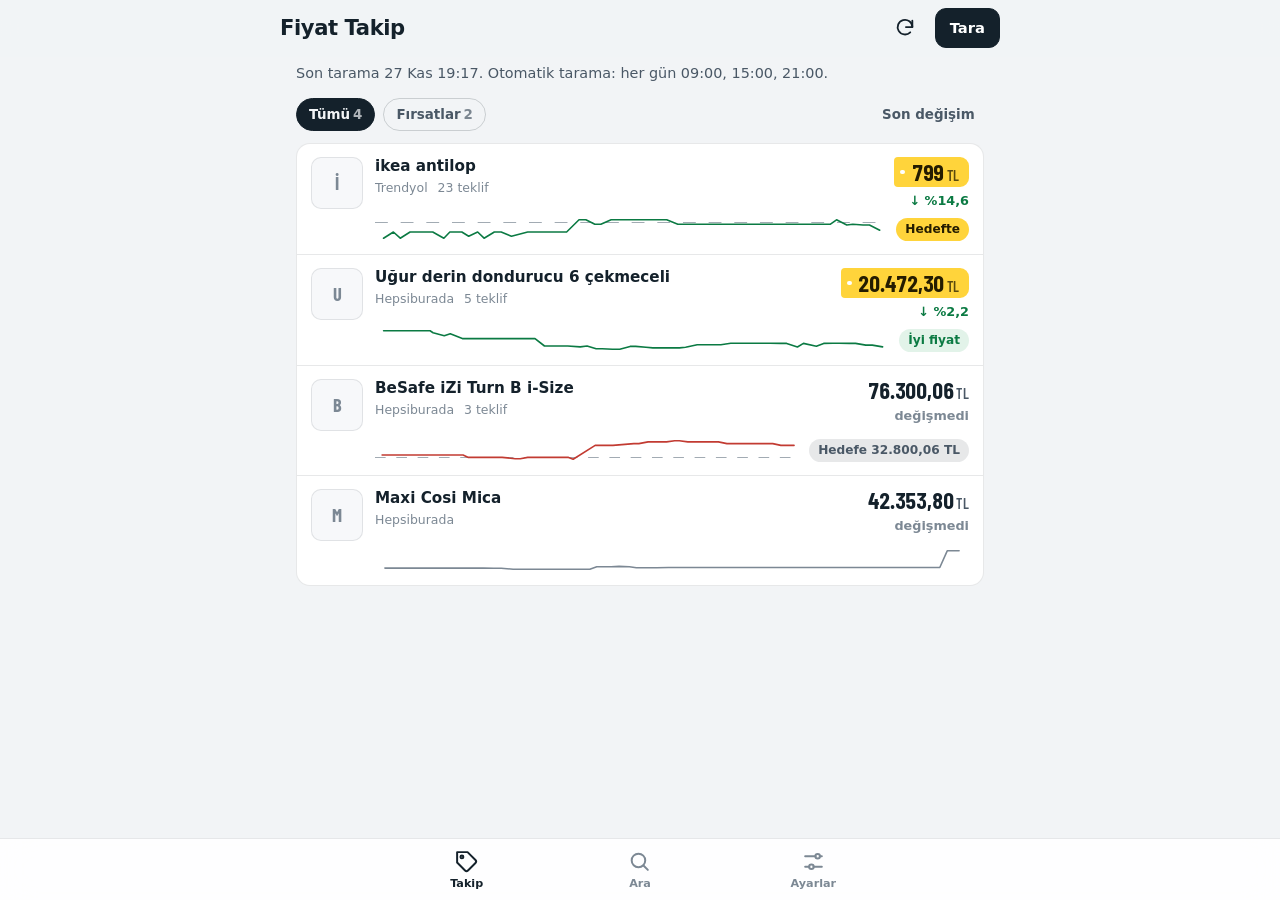
==== commit 616beb59: "Fiyat taramasi: 2026-11-27 16:17 UTC [skip ci]" ====
--- a/docs/index.html
+++ b/docs/index.html
@@ -5,7 +5,7 @@
 <meta name="viewport" content="width=device-width, initial-scale=1, viewport-fit=cover">
 <title>Fiyat Takip</title>
 <meta name="description" content="Türk pazaryerlerinde fiyat arama ve takip">
-<meta name="ft-generated" content="1795743162">
+<meta name="ft-generated" content="1795796253">
 <meta name="theme-color" content="#f2f4f6" media="(prefers-color-scheme: light)">
 <meta name="theme-color" content="#0e1418" media="(prefers-color-scheme: dark)">
 <link rel="manifest" href="manifest.webmanifest">
@@ -24,7 +24,7 @@
 <div id="app" class="app" aria-live="polite">
   <noscript><p class="noscript">Bu uygulama JavaScript gerektirir.</p></noscript>
 </div>
-<script id="ft-data" type="application/json">{"version":2,"generated_at":1795743162,"repo":"kaan2635/fiyat-takip","schedule":"Her gün 09:00, 15:00, 21:00","settings":{"drop_alert_percent":5.0,"default_sites":["trendyol","hepsiburada","amazon","n11","pazarama","teknosa","mediamarkt"]},"sources":[{"id":"trendyol","label":"Trendyol","default":true},{"id":"hepsiburada","label":"Hepsiburada","default":true},{"id":"amazon","label":"Amazon","default":true},{"id":"n11","label":"n11","default":true},{"id":"pazarama","label":"Pazarama","default":true},{"id":"teknosa","label":"Teknosa","default":true},{"id":"mediamarkt","label":"MediaMarkt","default":true}],"products":[{"id":"besafe-izi-turn-b-i-size","name":"BeSafe iZi Turn B i-Size","kind":"search","query":"BeSafe iZi Turn B i-Size","url":"","enabled":true,"mode":"http","target":43500.0,"rules":{"sites":[],"exclude":[],"must_include":[],"min_price":20000.0,"max_price":null,"include_listings":[],"exclude_listings":[]},"added_at":"","status":"ok","note":"3 teklif | BeSafe Besafe Izi Turn B I-Size Oto Koltuğu 0-18 kg Anthracite Mesh","scanned_at":1795743131,"price":76300.06,"price_is_stale":false,"currency":"TRY","in_stock":true,"best":{"site":"hepsiburada.com","url":"https://www.hepsiburada.com/besafe-izi-turn-b-i-size-oto-koltugu-0-18-kg-anthracite-mesh-pm-HBC0000R3KMEB","title":"BeSafe Besafe Izi Turn B I-Size Oto Koltuğu 0-18 kg Anthracite Mesh","key":"hepsiburada:HBC0000R3KMEB"},"image":"https://productimages.hepsiburada.net/s/777/222-222/110003217545128.jpg","stats":{"current":76300.06,"previous":76300.06,"lowest":38647.58,"highest":88698.75,"lowest_at":1794351308,"change_percent":0.0,"points":161,"first_seen":1790109015,"is_lowest_ever":false},"deal":{"level":"high","position":0.752,"low":38647.58,"high":88698.75,"average":51492.17,"vs_average_percent":48.2,"window_days":90},"history":[[1790109015,43500.0],[1790109784,43500.0],[1790113809,43500.0],[1790114370,43500.0],[1790116793,43424.25],[1790154017,43424.25],[1790160956,43424.25],[1790180173,43424.25],[1790197907,43424.25],[1790248501,43424.25],[1790267914,43424.25],[1790284458,43424.25],[1790335218,43424.25],[1790354653,43424.25],[1790370681,43424.25],[1790420196,43424.25],[1790438171,43424.25],[1790455429,43424.25],[1790508831,43424.25],[1790526754,43424.25],[1790542808,43424.25],[1790600826,43424.25],[1790636398,43424.25],[1790684227,43424.25],[1790719088,43424.25],[1790769758,43424.25],[1790782348,43424.25],[1790782405,43424.25],[1790782451,43424.25],[1790782655,43424.25],[1790786706,43424.25],[1790805412,43424.25],[1790858130,43500.0],[1790893499,43500.0],[1790942424,43500.0],[1790972264,45999.0],[1790972611,45999.0],[1790978056,43500.0],[1791025997,43500.0],[1791042625,43500.0],[1791060049,43500.0],[1791114784,45999.0],[1791131565,43500.0],[1791147408,43500.0],[1791208167,43500.0],[1791244148,43500.0],[1791291231,43500.0],[1791325514,43500.0],[1791377275,43500.0],[1791413408,43500.0],[1791464205,43500.0],[1791500451,43500.0],[1791549769,43500.0],[1791565821,43500.0],[1791584508,43500.0],[1791633697,43500.0],[1791666924,43500.0],[1791720873,43500.0],[1791754524,45999.0],[1791815890,45999.0],[1791850452,45999.0],[1791898955,45999.0],[1791930137,45999.0],[1791976863,45999.0],[1791996135,45999.0],[1792012851,45999.0],[1792061924,45999.0],[1792076819,45999.0],[1792081638,45999.0],[1792098037,45999.0],[1792147917,45999.0],[1792167163,45999.0],[1792182940,45999.0],[1792232143,45999.0],[1792249571,45999.0],[1792264849,45999.0],[1792268068,45999.0],[1792319483,45999.0],[1792337381,45999.0],[1792354340,45999.0],[1792412524,45999.0],[1792447457,45999.0],[1792494105,45999.0],[1792513673,45999.0],[1792531199,45999.0],[1792581520,45999.0],[1792601101,45999.0],[1792617623,45999.0],[1792667846,45999.0],[1792687524,45999.0],[1792703783,45999.0],[1792753715,45999.0],[1792773371,45999.0],[1792789504,45999.0],[1792837542,45999.0],[1792855842,45999.0],[1792873322,45999.0],[1792925573,45999.0],[1792942837,45999.0],[1792960104,45999.0],[1793017429,42499.15],[1793053326,49999.0],[1793101384,49999.0],[1793122547,49999.0],[1793138023,49999.0],[1793189721,49999.0],[1793225822,49999.0],[1793276726,49999.0],[1793313007,49999.0],[1793362628,49999.0],[1793397542,49999.0],[1793447313,49999.0],[1793465723,49999.0],[1793480777,49999.0],[1793537247,49999.0],[1793569559,49999.0],[1793631401,49999.0],[1793666323,43424.25],[1793713467,43424.25],[1793746692,43424.25],[1793800392,43424.25],[1793834275,43424.25],[1793887715,43424.25],[1793973046,39999.0],[1794005198,39999.0],[1794054924,43424.25],[1794087072,43424.25],[1794142348,43424.25],[1794174350,43424.25],[1794237948,43424.25],[1794273314,43424.25],[1794320862,43424.25],[1794351308,38647.58],[1794494694,76300.06],[1794525369,76300.06],[1794578527,76300.06],[1794611938,76300.06],[1794749631,81068.75],[1794781996,81068.75],[1794841243,85837.5],[1794879634,85837.5],[1794929806,85837.5],[1794962339,85837.5],[1795014848,88698.75],[1795046241,88698.75],[1795101719,85837.57],[1795134061,85837.57],[1795186738,85837.57],[1795218263,85837.57],[1795270823,85837.57],[1795301448,85837.57],[1795356686,81068.82],[1795389535,81068.82],[1795455183,81068.82],[1795492335,81068.82],[1795539856,81068.82],[1795571853,81068.82],[1795625597,81068.82],[1795657137,81068.82],[1795710653,76300.06],[1795743131,76300.06]],"offers":[{"site":"hepsiburada.com","title":"BeSafe Besafe Izi Turn B I-Size Oto Koltuğu 0-18 kg Anthracite Mesh","price":76300.06,"url":"https://www.hepsiburada.com/besafe-izi-turn-b-i-size-oto-koltugu-0-18-kg-anthracite-mesh-pm-HBC0000R3KMEB","image":"https://productimages.hepsiburada.net/s/777/222-222/110003217545128.jpg","key":"hepsiburada:HBC0000R3KMEB"},{"site":"hepsiburada.com","title":"BeSafe Besafe Izı Turn B I-Size Oto Koltuğu 0-18 kg Metalic Melange","price":76300.06,"url":"https://www.hepsiburada.com/besafe-izi-turn-b-i-size-oto-koltugu-0-18-kg-metalic-melange-pm-HBC0000R3L9R3","image":"https://productimages.hepsiburada.net/s/777/222-222/110003217584703.jpg","key":"hepsiburada:HBC0000R3L9R3"},{"site":"n11.com","title":"Besafe İzı Turn B I-size Oto Koltuğu 0-18 Kg Metalic Melange","price":82976.25,"url":"https://www.n11.com/urun/besafe-izi-turn-b-i-size-oto-koltugu-0-18-kg-metalic-melange-152652534","image":"https://n11scdn.akamaized.net/a1/640/12/58/83/32/IMG-3443796237776997911.jpg","key":"n11:152652534"}],"rejected":[],"warnings":[],"per_site":{"trendyol":{"ok":true,"found":7,"kept":0},"hepsiburada":{"ok":true,"found":2,"kept":2},"amazon":{"ok":true,"found":6,"kept":0},"n11":{"ok":true,"found":1,"kept":1},"pazarama":{"ok":true,"found":20,"kept":0},"teknosa":{"ok":true,"found":20,"kept":0},"mediamarkt":{"ok":true,"found":12,"kept":0}}},{"id":"maxi-cosi-mica","name":"Maxi Cosi Mica","kind":"search","query":"Maxi Cosi Mica","url":"","enabled":true,"mode":"http","target":null,"rules":{"sites":[],"exclude":[],"must_include":[],"min_price":null,"max_price":null,"include_listings":[],"exclude_listings":["n11:66354387"]},"added_at":"","status":"ok","note":"1 teklif | Maxi-Cosi Mica 360 I-Size Slidetech Kızaklı Pro Isofix'li Dönebilir Yatabilir Bebek Oto Koltuğu 0-18 kg Konforlu Kullanım","scanned_at":1795743140,"price":42353.8,"price_is_stale":false,"currency":"TRY","in_stock":true,"best":{"site":"hepsiburada.com","url":"https://www.hepsiburada.com/maxi-cosi-mica-360-pro-i-size-slidetech-kizakli-isofix-li-donebilir-yatabilir-0-18-kg-bebek-oto-pm-HBC0000GJYSL9","title":"Maxi-Cosi Mica 360 I-Size Slidetech Kızaklı Pro Isofix'li Dönebilir Yatabilir Bebek Oto Koltuğu 0-18 kg Konforlu Kullanım","key":"hepsiburada:HBC0000GJYSL9"},"image":"https://productimages.hepsiburada.net/s/777/222-222/110001906957120.jpg","stats":{"current":42353.8,"previous":22056.87,"lowest":19999.0,"highest":50302.98,"lowest_at":1793800398,"change_percent":92.02,"points":130,"first_seen":1790972634,"is_lowest_ever":false},"deal":{"level":"normal","position":0.738,"low":19999.0,"high":50302.98,"average":24247.93,"vs_average_percent":74.7,"window_days":90},"history":[[1790972634,27679.2],[1790978061,27679.2],[1791026004,27679.2],[1791042630,27679.2],[1791060054,27679.2],[1791114803,27679.2],[1791131572,27679.2],[1791147413,27679.2],[1791208172,27679.2],[1791244153,27679.2],[1791291236,27679.2],[1791325519,27679.2],[1791377280,27679.2],[1791413412,27679.2],[1791464209,27679.2],[1791500457,27679.2],[1791549775,27679.2],[1791565825,27679.2],[1791584512,27679.2],[1791633701,27679.2],[1791666930,27679.2],[1791720878,27679.2],[1791754530,27679.2],[1791815894,25949.25],[1791850458,25949.25],[1791898960,25949.25],[1791930142,25949.25],[1791976868,25949.25],[1791996140,25949.25],[1792012856,25949.25],[1792061930,25949.25],[1792076832,24719.0],[1792079078,24719.0],[1792081645,24719.0],[1792098042,24719.0],[1792147924,24719.0],[1792167170,24719.0],[1792182947,24719.0],[1792232152,24719.0],[1792249578,24719.0],[1792268075,24719.0],[1792319494,24719.0],[1792337388,24719.0],[1792354347,24719.0],[1792412531,24719.0],[1792447468,24719.0],[1792494116,24719.0],[1792513685,24719.0],[1792531206,24719.0],[1792581527,24719.0],[1792601112,24719.0],[1792617634,24719.0],[1792667858,24719.0],[1792687532,24719.0],[1792703790,24899.0],[1792753721,24899.0],[1792773383,24899.0],[1792789513,25499.0],[1792837554,25499.0],[1792855848,27679.2],[1792873329,27679.2],[1792925581,27679.2],[1792942848,27679.2],[1792960111,50302.98],[1793006216,22990.0],[1793017434,22990.0],[1793053333,22990.0],[1793101391,22990.0],[1793122554,21243.0],[1793138033,21243.0],[1793189727,21243.0],[1793225829,21243.0],[1793276733,21243.0],[1793313014,21243.0],[1793362635,21243.0],[1793397549,21243.0],[1793447322,21243.0],[1793465730,21243.0],[1793480783,21300.0],[1793537259,21300.0],[1793569566,21243.0],[1793631407,21243.0],[1793666334,21243.0],[1793713474,21150.0],[1793746699,21150.0],[1793800398,19999.0],[1793834282,19999.0],[1793887721,19999.0],[1793973053,19999.0],[1794005205,19999.0],[1794054934,19999.0],[1794087080,19999.0],[1794142355,19999.0],[1794174358,22990.0],[1794237955,22990.0],[1794273324,23354.33],[1794320870,22985.0],[1794351319,21835.75],[1794404489,21797.37],[1794442139,21797.37],[1794494705,22056.87],[1794525376,22056.87],[1794578539,22056.87],[1794611944,22056.87],[1794661502,22056.87],[1794693737,22056.87],[1794749639,22056.87],[1794782003,22056.87],[1794841250,22056.87],[1794879641,22056.87],[1794929813,22056.87],[1794962349,22056.87],[1795014854,22056.87],[1795046248,22056.87],[1795101726,22056.87],[1795134068,22056.87],[1795186745,22056.87],[1795218273,22056.87],[1795270835,22056.87],[1795301454,22056.87],[1795356693,22056.87],[1795389542,22056.87],[1795455194,22056.87],[1795492347,22056.87],[1795539862,22056.87],[1795571860,22056.87],[1795625604,22056.87],[1795657144,22056.87],[1795710660,22056.87],[1795743140,42353.8]],"offers":[{"site":"hepsiburada.com","title":"Maxi-Cosi Mica 360 I-Size Slidetech Kızaklı Pro Isofix'li Dönebilir Yatabilir Bebek Oto Koltuğu 0-18 kg Konforlu Kullanım","price":42353.8,"url":"https://www.hepsiburada.com/maxi-cosi-mica-360-pro-i-size-slidetech-kizakli-isofix-li-donebilir-yatabilir-0-18-kg-bebek-oto-pm-HBC0000GJYSL9","image":"https://productimages.hepsiburada.net/s/777/222-222/110001906957120.jpg","key":"hepsiburada:HBC0000GJYSL9"}],"rejected":[{"site":"n11.com","title":"Maxi Cosi MaxiCosi Mica 360 Pro İSize Dünyanın İlk Kızaklı, Araç Dışına Çıkabilen İsofix'Li 360 Dönebilir Yatabilir 018 Kg Bebek Oto Koltuğu Authentic Graphite","price":24590.0,"url":"https://www.n11.com/urun/maxicosi-mica-360-pro-isize-dunyanin-ilk-kizakli-arac-disina-cikabilen-isofixli-360-donebilir-yatabilir-018-kg-bebek-oto-koltugu-authentic-graphite-66354387","currency":"TRY","image":"https://n11scdn.akamaized.net/a1/640/02/11/64/32/IMG-7164332642042844711.jpg","key":"n11:66354387","code":"user","reason":"bu ilani 'bu urun degil' diye isaretledin","near":true},{"site":"pazarama.com","title":"Maxi-Cosi Mica 360 Pro I-Size SlideTech Kızaklı İsofix'li Dönebilir Yatabilir 0-18 Kg Bebek Oto Koltuğu Authentic Graphite","price":22056.87,"url":"https://www.pazarama.com/maxi-cosi-mica-360-pro-i-size-slidetech-kizakli-isofixli-donebilir-yatabilir-0-18-kg-bebek-oto-koltugu-authentic-graphite-p-8712930187189","currency":"TRY","image":"https://img.pzrmcdn.com/mnresize/452/448/asset/8712930187189/images/maxicosimica360proisizeslidetechkzaklsofixlidnebiliryatabilir018kgbebekotokoltuuauthenticgraphite-1.jpg","key":"pazarama:8712930187189","code":"variant","reason":"farkli model olabilir (sorguda yok: pro)","near":true},{"site":"hepsiburada.com","title":"Maxi-Cosi MaxiCosi Mica 360 Pro İSize Dünyanın İlk Kızaklı, Araç Dışına Çıkabilen İsofix'Li 360 Dönebilir Yatabilir 018 Kg Bebek Oto Koltuğu Authentic Graphite","price":23354.33,"url":"https://www.hepsiburada.com/maxicosi-mica-360-pro-isize-dunyanin-ilk-kizakli-arac-disina-cikabilen-isofix-li-360-donebilir-yatabilir-018-kg-bebek-oto-koltugu-authentic-graphite-p-HBCV00005TB8VU","currency":"TRY","image":"https://productimages.hepsiburada.net/s/777/222-222/110001209426891.jpg","key":"hepsiburada:HBCV00005TB8VU","code":"variant","reason":"farkli model olabilir (sorguda yok: pro)","near":true},{"site":"trendyol.com","title":"MAXİ-COSİ Maxi-cosi Mica 360 Pro I-size Slidetech Kızaklı Isofix'li Dönebilir Yatabilir 0-18 Kg Oto Koltuğu","price":24590.0,"url":"https://www.trendyol.com/maxi-cosi/maxi-cosi-mica-360-pro-i-size-slidetech-kizakli-isofix-li-donebilir-yatabilir-0-18-kg-oto-koltugu-p-808307874?boutiqueId=61&merchantId=109213","currency":"TRY","image":"https://cdn.dsmcdn.com/mnresize/400/-/ty1731/prod/QC_ENRICHMENT/20250821/12/04c29eb3-c668-30f8-858b-161b4da6c957/1_org_zoom.jpg","key":"trendyol:808307874","code":"variant","reason":"farkli model olabilir (sorguda yok: pro)","near":true},{"site":"trendyol.com","title":"MAXİ-COSİ Maxi-cosi Mica 360 Pro Adac'lı Slidetech Kızaklı Isofix'li Dönebilir 0-18 Kg Oto Koltuğu Black","price":24590.0,"url":"https://www.trendyol.com/maxi-cosi/maxi-cosi-mica-360-pro-adac-li-slidetech-kizakli-isofix-li-donebilir-0-18-kg-oto-koltugu-black-p-811428041?boutiqueId=61&merchantId=109213","currency":"TRY","image":"https://cdn.dsmcdn.com/mnresize/400/-/ty1763/prod/QC_ENRICHMENT/20250923/11/520a2f11-b945-3113-8e8f-8aaf0a9cec7f/1_org_zoom.jpg","key":"trendyol:811428041","code":"variant","reason":"farkli model olabilir (sorguda yok: pro)","near":true},{"site":"n11.com","title":"Maxi Cosi MaxiCosi Mica 360 Pro İSize Dünyanın İlk Kızaklı, Araç Dışına Çıkabilen Adac'Lı İsofix'Li 360 Dönebilir Yatabilir 018 Kg Bebek Oto Koltuğu Authentic Black","price":24590.0,"url":"https://www.n11.com/urun/maxicosi-mica-360-pro-isize-dunyanin-ilk-kizakli-arac-disina-cikabilen-adacli-isofixli-360-donebilir-yatabilir-018-kg-bebek-oto-koltugu-authentic-black-110867382","currency":"TRY","image":"https://n11scdn.akamaized.net/a1/640/10/81/27/70/IMG-8850500626463178916.jpg","key":"n11:110867382","code":"variant","reason":"farkli model olabilir (sorguda yok: pro)","near":true},{"site":"pazarama.com","title":"Maxi-Cosi Mica 360 Pro İ-Size Slidetech Kızaklı İ̇Sofix'Li Dönebilir Yatabilir 0-18 Kg Bebek Oto Koltuğu Authentic Black","price":24590.0,"url":"https://www.pazarama.com/maxi-cosi-mica-360-pro-i-size-slidetech-kizakli-isofixli-donebilir-yatabilir-0-18-kg-bebek-oto-koltugu-authentic-black-p-8712930187172","currency":"TRY","image":"https://img.pzrmcdn.com/mnresize/452/448/asset/8712930187172/images/maxicosimica360proisizeslidetechkzaklsofixlidnebiliryatabilir018kgbebekotokoltuuauthenticblack-1.jpg","key":"pazarama:8712930187172","code":"variant","reason":"farkli model olabilir (sorguda yok: pro)","near":true},{"site":"trendyol.com","title":"MAXİ-COSİ Mica Slide Pro i-Size 27 cm Araç Dışına Çıkabilen 360 Dönebilir 0-18 kg Bebek Oto Koltuğu Authentic Truffle","price":24990.0,"url":"https://www.trendyol.com/maxi-cosi/mica-slide-pro-i-size-27-cm-arac-disina-cikabilen-360-donebilir-0-18-kg-bebek-oto-koltugu-authentic-truffle-p-1216597640?boutiqueId=61&merchantId=109213","currency":"TRY","image":"https://cdn.dsmcdn.com/mnresize/400/-/ty1977/prod/QC_PREP/20261015/16/027b09a5-cccb-3ec3-a817-16ecb1b90efe/1_org_zoom.jpg","key":"trendyol:1216597640","code":"variant","reason":"farkli model olabilir (sorguda yok: pro)","near":true},{"site":"trendyol.com","title":"MAXİ-COSİ Mica Slide Pro i-Size 27 cm Araç Dışına Çıkabilen 360 Dönebilir 0-18 kg Bebek Oto Koltuğu Authentic Black","price":24990.0,"url":"https://www.trendyol.com/maxi-cosi/mica-slide-pro-i-size-27-cm-arac-disina-cikabilen-360-donebilir-0-18-kg-bebek-oto-koltugu-authentic-black-p-1216616536?boutiqueId=61&merchantId=109213","currency":"TRY","image":"https://cdn.dsmcdn.com/mnresize/400/-/ty1979/prod/QC_PREP/20261015/16/e4829c6c-f622-34fb-9c8e-f387e09ae0a9/1_org_zoom.jpg","key":"trendyol:1216616536","code":"variant","reason":"farkli model olabilir (sorguda yok: pro)","near":true},{"site":"trendyol.com","title":"MAXİ-COSİ Mica Slide Pro i-Size 27 cm Araç Dışına Çıkabilen 360 Dönebilir 0-18 kg Bebek Oto Koltuğu Authentic Green","price":24990.0,"url":"https://www.trendyol.com/maxi-cosi/mica-slide-pro-i-size-27-cm-arac-disina-cikabilen-360-donebilir-0-18-kg-bebek-oto-koltugu-authentic-green-p-1216622965?boutiqueId=61&merchantId=109213","currency":"TRY","image":"https://cdn.dsmcdn.com/mnresize/400/-/ty1979/prod/QC_PREP/20261015/16/38c247c3-4e02-320d-bfbc-06fb854afcb8/1_org_zoom.jpg","key":"trendyol:1216622965","code":"variant","reason":"farkli model olabilir (sorguda yok: pro)","near":true},{"site":"hepsiburada.com","title":"Maxi-Cosi Mica Slide Pro i-Size 27 cm Araç Dışına Çıkabilen 360 Dönebilir 0-18 kg Bebek Oto Koltuğu Authentic Truffle","price":24990.0,"url":"https://www.hepsiburada.com/maxi-cosi-mica-slide-pro-i-size-27-cm-arac-disina-cikabilen-360-donebilir-0-18-kg-bebek-oto-koltugu-authentic-truffle-p-HBCV0000MVDKY5","currency":"TRY","image":"https://productimages.hepsiburada.net/s/777/222-222/110002708658078.jpg","key":"hepsiburada:HBCV0000MVDKY5","code":"variant","reason":"farkli model olabilir (sorguda yok: pro)","near":true},{"site":"hepsiburada.com","title":"Maxi-Cosi Mica 360 Pro 0-18 kg Black - Bebeconfort Gaiafix 15-36 kg Stitch Oto Koltuğu Paketi","price":24990.0,"url":"https://www.hepsiburada.com/maxi-cosi-mica-360-pro-0-18-kg-black-bebeconfort-gaiafix-15-36-kg-stitch-oto-koltugu-paketi-p-HBCV0000NWTF30","currency":"TRY","image":"https://productimages.hepsiburada.net/s/777/222-222/110002853599596.jpg","key":"hepsiburada:HBCV0000NWTF30","code":"variant","reason":"farkli model olabilir (sorguda yok: pro)","near":true},{"site":"n11.com","title":"Maxi-cosi Mica Slide Pro İ-size Dünyanın İlk Kızaklı, Araç Dışına Çıkabilen İsofix'li 360 Dönebilir Yatabilir 0-18 Kg Bebek Oto Koltuğu Authentic Black","price":24990.0,"url":"https://www.n11.com/urun/maxi-cosi-mica-slide-pro-i-size-dunyanin-ilk-kizakli-arac-disina-cikabilen-isofixli-360-donebilir-yatabilir-0-18-kg-bebek-oto-koltugu-authentic-black-144578601","currency":"TRY","image":"https://n11scdn.akamaized.net/a1/640/01/38/89/99/IMG-2550675669460407814.jpg","key":"n11:144578601","code":"variant","reason":"farkli model olabilir (sorguda yok: pro)","near":true},{"site":"n11.com","title":"Maxi-cosi Mica Slide Pro İ-size Dünyanın İlk Kızaklı, Araç Dışına Çıkabilen İsofix'li 360 Dönebilir Yatabilir 0-18 Kg Bebek Oto Koltuğu Authentic Truffle","price":24990.0,"url":"https://www.n11.com/urun/maxi-cosi-mica-slide-pro-i-size-dunyanin-ilk-kizakli-arac-disina-cikabilen-isofixli-360-donebilir-yatabilir-0-18-kg-bebek-oto-koltugu-authentic-truffle-144576412","currency":"TRY","image":"https://n11scdn.akamaized.net/a1/640/01/39/89/10/IMG-7601441892169188614.jpg","key":"n11:144576412","code":"variant","reason":"farkli model olabilir (sorguda yok: pro)","near":true},{"site":"n11.com","title":"Maxi-cosi Mica Slide Pro İ-size Dünyanın İlk Kızaklı, Araç Dışına Çıkabilen İsofix'li 360 Dönebilir Yatabilir 0-18 Kg Bebek Oto Koltuğu Authentic Green","price":24990.0,"url":"https://www.n11.com/urun/maxi-cosi-mica-slide-pro-i-size-dunyanin-ilk-kizakli-arac-disina-cikabilen-isofixli-360-donebilir-yatabilir-0-18-kg-bebek-oto-koltugu-authentic-green-144585356","currency":"TRY","image":"https://n11scdn.akamaized.net/a1/640/05/10/52/29/IMG-2286287813444797147.jpg","key":"n11:144585356","code":"variant","reason":"farkli model olabilir (sorguda yok: pro)","near":true},{"site":"n11.com","title":"Maxi-cosi Mica 360 Pro 0-18 Kg Black - Bebeconfort Gaiafix 15-36 Kg Black Oto Koltuğu Paketi","price":24990.0,"url":"https://www.n11.com/urun/maxi-cosi-mica-360-pro-0-18-kg-black-bebeconfort-gaiafix-15-36-kg-black-oto-koltugu-paketi-147311136","currency":"TRY","image":"https://n11scdn.akamaized.net/a1/640/01/70/00/05/IMG-4155625863192711511.jpg","key":"n11:147311136","code":"variant","reason":"farkli model olabilir (sorguda yok: pro)","near":true},{"site":"n11.com","title":"Maxi-cosi Mica 360 Pro 0-18 Kg Black - Bebeconfort Gaiafix 15-36 Kg Spiderman Oto Koltuğu Paketi","price":24990.0,"url":"https://www.n11.com/urun/maxi-cosi-mica-360-pro-0-18-kg-black-bebeconfort-gaiafix-15-36-kg-spiderman-oto-koltugu-paketi-147098066","currency":"TRY","image":"https://n11scdn.akamaized.net/a1/640/07/63/90/11/IMG-1300440284128013128.jpg","key":"n11:147098066","code":"variant","reason":"farkli model olabilir (sorguda yok: pro)","near":true},{"site":"n11.com","title":"Maxi-cosi Mica 360 Pro 0-18 Kg Grap - Bebeconfort Gaiafix 15-36 Kg Grap Oto Koltuğu Paketi","price":24990.0,"url":"https://www.n11.com/urun/maxi-cosi-mica-360-pro-0-18-kg-grap-bebeconfort-gaiafix-15-36-kg-grap-oto-koltugu-paketi-147313415","currency":"TRY","image":"https://n11scdn.akamaized.net/a1/640/01/98/88/83/IMG-6582041067418695350.jpg","key":"n11:147313415","code":"variant","reason":"farkli model olabilir (sorguda yok: pro)","near":true},{"site":"n11.com","title":"Maxi-cosi Mica 360 Pro 0-18 Kg Black - Bebeconfort Gaiafix 15-36 Kg Stitch Oto Koltuğu Paketi","price":24990.0,"url":"https://www.n11.com/urun/maxi-cosi-mica-360-pro-0-18-kg-black-bebeconfort-gaiafix-15-36-kg-stitch-oto-koltugu-paketi-147088152","currency":"TRY","image":"https://n11scdn.akamaized.net/a1/640/15/91/60/80/IMG-3188672110038052537.jpg","key":"n11:147088152","code":"variant","reason":"farkli model olabilir (sorguda yok: pro)","near":true},{"site":"pazarama.com","title":"Maxi-Cosi Mica Slide Pro i-Size Dünyanın İlk Kızaklı, Araç Dışına Çıkabilen İsofix'li 360 Dönebilir Yatabilir 0-18 kg Bebek Oto Koltuğu Authentic Black","price":24990.0,"url":"https://www.pazarama.com/maxi-cosi-mica-slide-pro-oto-koltugu-siyah-0-18kg-isofix-8720291001679-p-8720291001679","currency":"TRY","image":"https://img.pzrmcdn.com/mnresize/452/448/asset/8720291001679/images/maxicosimicaslideproisizednyannlkkzaklaradnakabilensofixli360dnebiliryatabilir018kgbebekotokoltuuauthenticblack-195dce4e3-1f59-42a7-b98d-369371661d3c.png","key":"pazarama:8720291001679","code":"variant","reason":"farkli model olabilir (sorguda yok: pro)","near":true},{"site":"pazarama.com","title":"Maxi-Cosi Mica Slide Pro i-Size Dünyanın İlk Kızaklı, Araç Dışına Çıkabilen İsofix'li 360 Dönebilir Yatabilir 0-18 kg Bebek Oto Koltuğu Authentic Truffle","price":24990.0,"url":"https://www.pazarama.com/maxi-cosi-mica-slide-pro-oto-koltugu-bej-0-18kg-isofix-8720291001686-p-8720291001686","currency":"TRY","image":"https://img.pzrmcdn.com/mnresize/452/448/asset/8720291001686/images/maxicosimicaslideproisizednyannlkkzaklaradnakabilensofixli360dnebiliryatabilir018kgbebekotokoltuuauthentictruffle-153e7730b-1aba-40d8-b244-0c557f5d392d.png","key":"pazarama:8720291001686","code":"variant","reason":"farkli model olabilir (sorguda yok: pro)","near":true},{"site":"pazarama.com","title":"Maxi-Cosi Mica Slide Pro i-Size Dünyanın İlk Kızaklı, Araç Dışına Çıkabilen İsofix'li 360 Dönebilir Yatabilir 0-18 kg Bebek Oto Koltuğu Authentic Green","price":24990.0,"url":"https://www.pazarama.com/maxi-cosi-mica-slide-pro-oto-koltugu-yesil-0-18kg-isofix-8720291001709-p-8720291001709","currency":"TRY","image":"https://img.pzrmcdn.com/mnresize/452/448/asset/8720291001709/images/maxicosimicaslideproisizednyannlkkzaklaradnakabilensofixli360dnebiliryatabilir018kgbebekotokoltuuauthenticgreen-1e55b94b2-a50a-4668-820e-3a7729694c6c.png","key":"pazarama:8720291001709","code":"variant","reason":"farkli model olabilir (sorguda yok: pro)","near":true},{"site":"pazarama.com","title":"Maxi-Cosi Mica 360 Pro 0-18 kg Black - Bebeconfort GaiaFix 15-36 kg Stitch Oto Koltuğu Paketi","price":24990.0,"url":"https://www.pazarama.com/maxi-cosi-mica-360-pro-bebeconfort-gaiafix-oto-koltugu-seti-8685338915169-p-8685338915169","currency":"TRY","image":"https://img.pzrmcdn.com/mnresize/452/448/asset/8685338915169/images/maxicosimica360pro018kgblackbebeconfortgaiafix1536kgstitchotokoltuupaketi-18b8839a6-c7b9-4258-9cfe-1310bcf99e56.jpg","key":"pazarama:8685338915169","code":"variant","reason":"farkli model olabilir (sorguda yok: pro)","near":true},{"site":"pazarama.com","title":"Maxi-Cosi Mica 360 Pro 0-18 kg Grap - Bebeconfort GaiaFix 15-36 kg Grap Oto Koltuğu Paketi","price":24990.0,"url":"https://www.pazarama.com/maxi-cosi-mica-360-pro-bebeconfort-gaiafix-oto-koltugu-gri-8685338915213-p-8685338915213","currency":"TRY","image":"https://img.pzrmcdn.com/mnresize/452/448/asset/8685338915213/images/maxicosimica360pro018kggrapbebeconfortgaiafix1536kggrapotokoltuupaketi-1dd918815-ae67-412b-b002-93dea572df3b.jpg","key":"pazarama:8685338915213","code":"variant","reason":"farkli model olabilir (sorguda yok: pro)","near":true},{"site":"pazarama.com","title":"Maxi-Cosi Mica 360 Pro 0-18 kg Black - Bebeconfort GaiaFix 15-36 kg Spiderman Oto Koltuğu Paketi","price":24990.0,"url":"https://www.pazarama.com/maxi-cosi-mica-360-pro-0-18-kg-black-bebeconfort-gaiafix-15-36-kg-spiderman-oto-koltugu-paketi-p-8685338915183","currency":"TRY","image":"https://img.pzrmcdn.com/mnresize/452/448/asset/8685338915183/images/maxicosimica360pro018kgblackbebeconfortgaiafix1536kgspidermanotokoltuupaketi-15d3fad33-ca17-44cb-93df-ff3ef9056869.jpg","key":"pazarama:8685338915183","code":"variant","reason":"farkli model olabilir (sorguda yok: pro)","near":true}],"warnings":[],"per_site":{"trendyol":{"ok":true,"found":36,"kept":0},"hepsiburada":{"ok":true,"found":12,"kept":1},"amazon":{"ok":false,"found":0,"kept":0,"note":"amazon: sayfa cok kucuk (2324 bayt) - muhtemelen engel sayfasi"},"n11":{"ok":true,"found":10,"kept":0},"pazarama":{"ok":true,"found":9,"kept":0},"teknosa":{"ok":true,"found":28,"kept":0},"mediamarkt":{"ok":true,"found":12,"kept":0}}},{"id":"ikea-antilop","name":"ikea antilop","kind":"search","query":"ikea antilop","url":"","enabled":true,"mode":"http","target":1000.0,"rules":{"sites":[],"exclude":[],"must_include":[],"min_price":null,"max_price":null,"include_listings":[],"exclude_listings":["n11:140821695","pazarama:2569658857","hepsiburada:HBC00003HZXNR","trendyol:1174933439","hepsiburada:HBC00003P0AW6","hepsiburada:HB000007RFQQ","amazon:B0GV89Z922","amazon:B0GV8FZY6T","amazon:B0GV7XLSKL","amazon:B00GMM4ELG","hepsiburada:HBC0000AL34RD","hepsiburada:HBC0000A71M9O","hepsiburada:HBC000048ADQT","amazon:B0GV8G11H7","hepsiburada:HBC00008YYPWC","hepsiburada:HBC00008YZ28A","hepsiburada:HBC0000DC3SSC","hepsiburada:HBC00003HZYTH","amazon:B0H6MDWWVV","trendyol:866271423","hepsiburada:HBC0000A8XKEH","amazon:B0GZ4F9DYH"]},"added_at":"2026-10-17T19:21:37+00:00","status":"ok","note":"19 teklif | IKEA ANTİLOP MAMA OTURMA YERİ","scanned_at":1795743151,"price":935.9,"price_is_stale":false,"currency":"TRY","in_stock":true,"best":{"site":"trendyol.com","url":"https://www.trendyol.com/ikea/antilop-mama-oturma-yeri-p-833005956?boutiqueId=61&merchantId=1359135","title":"IKEA ANTİLOP MAMA OTURMA YERİ","key":"trendyol:833005956"},"image":"https://cdn.dsmcdn.com/mnresize/400/-/ty1619/prod/QC/20241229/22/c840b498-a464-3995-91eb-c0b44a8d2355/1_org_zoom.jpg","stats":{"current":935.9,"previous":935.9,"lowest":585.0,"highest":1695.0,"lowest_at":1792667868,"change_percent":0.0,"points":90,"first_seen":1792264906,"is_lowest_ever":false},"deal":{"level":"normal","position":0.316,"low":585.0,"high":1695.0,"average":917.88,"vs_average_percent":2.0,"window_days":90},"history":[[1792264906,1410.0],[1792268082,1410.0],[1792319500,1409.0],[1792337395,1400.0],[1792354354,1409.0],[1792412538,1410.0],[1792447474,1409.0],[1792494128,1444.15],[1792513694,1444.15],[1792531213,1400.0],[1792581534,1460.0],[1792601123,1695.0],[1792617646,799.0],[1792667868,585.0],[1792687543,699.0],[1792703797,1075.0],[1792753728,749.0],[1792773389,749.0],[1792789523,749.0],[1792837559,749.0],[1792855855,749.0],[1792873335,749.0],[1792925588,749.0],[1792942853,585.0],[1792960119,699.0],[1793017441,636.65],[1793053340,636.65],[1793101398,585.0],[1793122561,585.0],[1793138045,599.0],[1793189734,585.0],[1793225835,585.0],[1793276740,749.0],[1793313021,585.0],[1793362642,749.0],[1793397555,749.0],[1793447333,749.0],[1793465737,749.0],[1793480790,749.0],[1793537264,585.0],[1793569573,749.0],[1793631413,749.0],[1793666339,636.65],[1793713481,749.0],[1793746706,585.0],[1793800405,749.0],[1793834288,749.0],[1793887728,636.65],[1793973061,749.0],[1794005212,749.0],[1794054945,749.0],[1794087086,749.0],[1794142362,749.0],[1794174364,749.0],[1794237962,1075.0],[1794273336,1075.0],[1794320876,955.27],[1794351324,955.27],[1794404500,1075.0],[1794442147,1075.0],[1794494716,1075.0],[1794525382,1075.0],[1794578545,1075.0],[1794611951,1075.0],[1794661509,1075.0],[1794693742,1075.0],[1794749644,955.37],[1794782010,955.37],[1794841257,955.37],[1794879648,955.37],[1794929819,955.37],[1794962355,955.37],[1795014864,955.37],[1795046255,955.37],[1795101733,955.37],[1795134075,955.37],[1795186752,955.37],[1795218284,955.37],[1795270846,955.37],[1795301461,955.37],[1795356700,955.37],[1795389549,955.37],[1795455200,955.37],[1795492358,955.37],[1795539868,955.37],[1795571867,1075.0],[1795625610,935.9],[1795657150,955.37],[1795710666,935.9],[1795743151,935.9]],"offers":[{"site":"trendyol.com","title":"IKEA ANTİLOP MAMA OTURMA YERİ","price":935.9,"url":"https://www.trendyol.com/ikea/antilop-mama-oturma-yeri-p-833005956?boutiqueId=61&merchantId=1359135","image":"https://cdn.dsmcdn.com/mnresize/400/-/ty1619/prod/QC/20241229/22/c840b498-a464-3995-91eb-c0b44a8d2355/1_org_zoom.jpg","key":"trendyol:833005956"},{"site":"n11.com","title":"Ikea Antılop Destek Minderi Kılıfı, Çok Renkli","price":1075.0,"url":"https://www.n11.com/urun/ikea-antilop-destek-minderi-kilifi-cok-renkli-146922549","image":"https://n11scdn.akamaized.net/a1/640/14/21/55/40/IMG-2269039127682916701.jpg","key":"n11:146922549"},{"site":"n11.com","title":"Ikea Antılop Destek Minderi Kılıfı, Sarı-beyaz","price":1082.57,"url":"https://www.n11.com/urun/ikea-antilop-destek-minderi-kilifi-sari-beyaz-146913819","image":"https://n11scdn.akamaized.net/a1/640/13/78/48/50/IMG-5220919055427935527.jpg","key":"n11:146913819"},{"site":"n11.com","title":"Ikea Antılop Destek Minderi Kılıfı, Mavi-beyaz","price":1110.45,"url":"https://www.n11.com/urun/ikea-antilop-destek-minderi-kilifi-mavi-beyaz-146903507","image":"https://n11scdn.akamaized.net/a1/640/14/78/08/22/IMG-8208462317681845231.jpg","key":"n11:146903507"},{"site":"trendyol.com","title":"IKEA Antilop Mama Sandalyesi Emniyet Kemerli Tepsi Dahil Değildir","price":1356.52,"url":"https://www.trendyol.com/ikea/antilop-mama-sandalyesi-emniyet-kemerli-tepsi-dahil-degildir-p-34236339?boutiqueId=61&merchantId=1359135","image":"https://cdn.dsmcdn.com/mnresize/400/-/ty1444/product/media/images/prod/QC/20240727/13/cebcbb19-ee90-3e63-8633-531a9fb98796/1_org_zoom.jpg","key":"trendyol:34236339"},{"site":"hepsiburada.com","title":"IKEA Antılop Mama Sandalyesi Beyaz 90 cm","price":1416.0,"url":"https://www.hepsiburada.com/antilop-mama-sandalyesi-beyaz-90-cm-pm-HBC0000ARG8X7","image":"https://productimages.hepsiburada.net/s/777/222-222/110001280349035.jpg","key":"hepsiburada:HBC0000ARG8X7"},{"site":"hepsiburada.com","title":"IKEA Antilop Beyaz Tepsili Kemerli Mama Sandalyesi 0 - 4 Yaş İçin Portatif Kullanım","price":1465.74,"url":"https://www.hepsiburada.com/ikea-antilop-siyah-tepsili-kemerli-mama-sandalyesi-0-4-yas-icin-portatif-kullanim-pm-HB000007RFQG","image":"https://productimages.hepsiburada.net/s/777/222-222/110001361871627.jpg","key":"hepsiburada:HB000007RFQG"},{"site":"hepsiburada.com","title":"IKEA Elite Antılop Mama Sandalyesi (Tepsisiz Model) 1 Adet","price":1490.0,"url":"https://www.hepsiburada.com/ikea-elite-antilop-mama-sandalyesi-tepsisiz-model-1-adet-pm-HBC00008YYSFK","image":"https://productimages.hepsiburada.net/s/777/222-222/110001054924913.jpg","key":"hepsiburada:HBC00008YYSFK"},{"site":"trendyol.com","title":"IKEA Antılop Tepsili Mama Sandalyesi","price":1515.0,"url":"https://www.trendyol.com/ikea/antilop-tepsili-mama-sandalyesi-p-216960231?boutiqueId=61&merchantId=604122","image":"https://cdn.dsmcdn.com/mnresize/400/-/ty1601/prod/QC/20241112/00/925496f6-2bc0-3576-b306-4056984d1222/1_org_zoom.jpg","key":"trendyol:216960231"},{"site":"n11.com","title":"Ikea Antilop Destek Minderi Kılıfı, Mavi-beyaz","price":1525.24,"url":"https://www.n11.com/urun/antilop-destek-minderi-kilifi-mavi-beyaz-152598088","image":"https://n11scdn.akamaized.net/a1/640/03/55/29/98/IMG-3571932867871016870.jpg","key":"n11:152598088"},{"site":"n11.com","title":"Ikea Antilop Destek Minderi Kılıfı, Çok Renkli","price":1525.24,"url":"https://www.n11.com/urun/antilop-destek-minderi-kilifi-cok-renkli-152607284","image":"https://n11scdn.akamaized.net/a1/640/14/23/56/93/IMG-4426986193774255180.jpg","key":"n11:152607284"},{"site":"hepsiburada.com","title":"IKEA  Beyaz Antilop Tepsili Mama Sandalyesi 0 - 3 Yaş İçin Kemerli ve Portatif Tasarım","price":1565.4,"url":"https://www.hepsiburada.com/ikea-unisex-beyaz-antilop-tepsili-mama-sandalyesi-pm-HBC00005L52NQ","image":"https://productimages.hepsiburada.net/s/530/222-222/110000588049682.jpg","key":"hepsiburada:HBC00005L52NQ"},{"site":"hepsiburada.com","title":"IKEA Elite Unisex Beyaz Antilop Tepsili Mama Sandalyesi 1 Adet","price":1584.0,"url":"https://www.hepsiburada.com/ikea-elite-unisex-beyaz-antilop-tepsili-mama-sandalyesi-1-adet-pm-HBC00008YYQGE","image":"https://productimages.hepsiburada.net/s/777/222-222/110001054921140.jpg","key":"hepsiburada:HBC00008YYQGE"},{"site":"trendyol.com","title":"IKEA Unisex Beyaz Antilop Tepsili Mama Sandalyesi DRK29067293, one size","price":1599.0,"url":"https://www.trendyol.com/ikea/unisex-beyaz-antilop-tepsili-mama-sandalyesi-drk29067293-one-size-p-1175570723?boutiqueId=61&merchantId=1288467","image":"https://cdn.dsmcdn.com/mnresize/400/-/ty1940/prod/QC_PREP/20260724/17/267831aa-966b-39d1-a742-187c6e72472b/1_org_zoom.jpg","key":"trendyol:1175570723"},{"site":"trendyol.com","title":"IKEA Antilop Mama Sandalyesi Tepsili","price":1638.0,"url":"https://www.trendyol.com/ikea/antilop-mama-sandalyesi-tepsili-p-32510146?boutiqueId=61&merchantId=901531","image":"https://cdn.dsmcdn.com/mnresize/400/-/ty1844/prod/QC_ENRICHMENT/20260323/20/73d05c58-4c7c-3ce6-81b5-822d20ca63ed/1_org_zoom.jpg","key":"trendyol:32510146"},{"site":"hepsiburada.com","title":"IKEA Elite Unisex Beyaz Antilop Tepsili Mama Sandalyesi 1 Adet","price":1959.99,"url":"https://www.hepsiburada.com/ikea-elite-unisex-beyaz-antilop-tepsili-mama-sandalyesi-1-adet-pm-HBC00008YYPA9","image":"https://productimages.hepsiburada.net/s/777/222-222/110001054919057.jpg","key":"hepsiburada:HBC00008YYPA9"},{"site":"trendyol.com","title":"IKEA Premium Ürün Kaliteli Dayanıklı Taşınabilir Kolay Kurulum 90 Cm Tepsili Mama Sandalyesi ANTILOP","price":1995.0,"url":"https://www.trendyol.com/ikea/premium-urun-kaliteli-dayanikli-tasinabilir-kolay-kurulum-90-cm-tepsili-mama-sandalyesi-antilop-p-898225840?boutiqueId=61&merchantId=464465","image":"https://cdn.dsmcdn.com/mnresize/400/-/ty1631/prod/QC/20250130/12/e9962148-2b2f-3051-bc95-a42bd9c3409d/1_org_zoom.jpg","key":"trendyol:898225840"},{"site":"trendyol.com","title":"IKEA Antılop Tepsili Mama Sandalyesi Ve Destekleyici Minderi","price":2450.25,"url":"https://www.trendyol.com/ikea/antilop-tepsili-mama-sandalyesi-ve-destekleyici-minderi-p-472501796?boutiqueId=61&merchantId=997706","image":"https://cdn.dsmcdn.com/mnresize/400/-/ty1551/product/media/images/ty1547/prod/QC/20240915/19/a7674128-12d4-317c-8c91-68b8589d0880/1_org_zoom.jpg","key":"trendyol:472501796"},{"site":"trendyol.com","title":"IKEA Unisex Mavi Antilop Tepsili Mama Sandalyesi","price":2475.0,"url":"https://www.trendyol.com/ikea/unisex-mavi-antilop-tepsili-mama-sandalyesi-p-1055996070?boutiqueId=61&merchantId=997706","image":"https://cdn.dsmcdn.com/mnresize/400/-/ty1792/prod/QC_PREP/20251124/13/a99fe407-ed44-32fd-b5f1-b5eaf276c838/1_org_zoom.jpg","key":"trendyol:1055996070"}],"rejected":[{"site":"hepsiburada.com","title":"IKEA Antilop Mama Sandalyesi Beyaz Tepsi 42x42 cm Kolay Temizlenebilir 0-4 Yaş İçin","price":425.6,"url":"https://www.hepsiburada.com/ikea-antilop-mama-sandalyesi-beyaz-tepsi-42x42-cm-kolay-temizlenebilir-0-4-yas-icin-pm-HBC00003P0AW6","currency":"TRY","image":"https://productimages.hepsiburada.net/s/354/222-222/110000363180985.jpg","key":"hepsiburada:HBC00003P0AW6","code":"user","reason":"bu ilani 'bu urun degil' diye isaretledin","near":true},{"site":"hepsiburada.com","title":"IKEA Antilop Mama Sandalyesi Tepsisi Yükseltilmiş Kenarlarla Beyaz Renkli Kolay Temizlenebilir","price":440.0,"url":"https://www.hepsiburada.com/ikea-antilop-mama-sandalyesi-tepsisi-yukseltilmis-kenarlarla-beyaz-renkli-kolay-temizlenebilir-pm-HB000007RFQQ","currency":"TRY","image":"https://productimages.hepsiburada.net/s/6/222-222/9715963920434.jpg","key":"hepsiburada:HB000007RFQQ","code":"user","reason":"bu ilani 'bu urun degil' diye isaretledin","near":true},{"site":"hepsiburada.com","title":"IKEA Antilop Mama Sandalyesi Tepsisi Beyaz, 42X42 cm","price":444.0,"url":"https://www.hepsiburada.com/ikea-antilop-mama-sandalyesi-tepsisi-beyaz-42x42-cm-pm-HBC00003HZXNR","currency":"TRY","image":"https://productimages.hepsiburada.net/s/338/222-222/110000343887603.jpg","key":"hepsiburada:HBC00003HZXNR","code":"user","reason":"bu ilani 'bu urun degil' diye isaretledin","near":true},{"site":"hepsiburada.com","title":"IKEA Antilop Mama Sandalyesi Ayağı Alpha Good","price":570.0,"url":"https://www.hepsiburada.com/antilop-mama-sandalyesi-ayagi-alpha-good-pm-HBC0000A71M9O","currency":"TRY","image":"https://productimages.hepsiburada.net/s/777/222-222/110001216493754.jpg","key":"hepsiburada:HBC0000A71M9O","code":"user","reason":"bu ilani 'bu urun degil' diye isaretledin","near":true},{"site":"hepsiburada.com","title":"IKEA Antılop Beyaz Mama Sandalyesi Ayağı Ergonomik Tasarım İle Kolay Temizlenebilir","price":623.0,"url":"https://www.hepsiburada.com/antilop-mama-sandalyesi-ayagi-beyaz-pm-HBC0000AL34RD","currency":"TRY","image":"https://productimages.hepsiburada.net/s/777/222-222/110001260399806.jpg","key":"hepsiburada:HBC0000AL34RD","code":"user","reason":"bu ilani 'bu urun degil' diye isaretledin","near":true},{"site":"hepsiburada.com","title":"IKEA Antilop Mama Sandalyesi Renkli 0-4 Yaş İçin Portatif 4 Adet Ayak Seti","price":636.0,"url":"https://www.hepsiburada.com/ikea-antilop-mama-sandalyesi-renkli-0-4-yas-icin-portatif-4-adet-ayak-seti-pm-HBC000048ADQT","currency":"TRY","image":"https://productimages.hepsiburada.net/s/397/222-222/110000422536025.jpg","key":"hepsiburada:HBC000048ADQT","code":"user","reason":"bu ilani 'bu urun degil' diye isaretledin","near":true},{"site":"hepsiburada.com","title":"IKEA Elite Antılop Destek Minderi Kılıfı Sarı-Beyaz 40573695 1 Adet","price":695.8,"url":"https://www.hepsiburada.com/ikea-elite-antilop-destek-minderi-kilifi-sari-beyaz-40573695-1-adet-pm-HBC00008YZ28A","currency":"TRY","image":"https://productimages.hepsiburada.net/s/777/222-222/110001054949123.jpg","key":"hepsiburada:HBC00008YZ28A","code":"user","reason":"bu ilani 'bu urun degil' diye isaretledin","near":true},{"site":"hepsiburada.com","title":"IKEA Elite Çok Renkli Antılop Destek Minderi Kılıfı 1 Adet 0-6 Yaş İçin Geometrik Desenli","price":723.2,"url":"https://www.hepsiburada.com/ikea-elite-antilop-destek-minderi-kilifi-cok-renkli-1-adet-pm-HBC00008YYPWC","currency":"TRY","image":"https://productimages.hepsiburada.net/s/777/222-222/110001054919482.jpg","key":"hepsiburada:HBC00008YYPWC","code":"user","reason":"bu ilani 'bu urun degil' diye isaretledin","near":true},{"site":"hepsiburada.com","title":"IKEA Antılop Mavi-Beyaz Destek Minderi Kılıfı","price":735.0,"url":"https://www.hepsiburada.com/antilop-mavi-beyaz-destek-minderi-kilifi-pm-HBC0000DC3SSC","currency":"TRY","image":"https://productimages.hepsiburada.net/s/777/222-222/110001574958315.jpg","key":"hepsiburada:HBC0000DC3SSC","code":"user","reason":"bu ilani 'bu urun degil' diye isaretledin","near":true},{"site":"hepsiburada.com","title":"IKEA Antilop Mama Sandalyesi Oturağı Antilop","price":792.0,"url":"https://www.hepsiburada.com/ikea-antilop-mama-sandalyesi-oturagi-antilop-pm-HBC00003HZYTH","currency":"TRY","image":"https://productimages.hepsiburada.net/s/338/222-222/110000343887775.jpg","key":"hepsiburada:HBC00003HZYTH","code":"user","reason":"bu ilani 'bu urun degil' diye isaretledin","near":true},{"site":"trendyol.com","title":"IKEA Antilop Bebek mama masa saandelyesi Destek Minderi Kılıfı, Çok Renkli","price":818.3,"url":"https://www.trendyol.com/ikea/antilop-bebek-mama-masa-saandelyesi-destek-minderi-kilifi-cok-renkli-p-866271423?boutiqueId=61&merchantId=1359135","currency":"TRY","image":"https://cdn.dsmcdn.com/mnresize/400/-/ty1584/prod/QC/20241013/23/531c2307-6215-305d-868f-34125dabc81d/1_org_zoom.jpg","key":"trendyol:866271423","code":"user","reason":"bu ilani 'bu urun degil' diye isaretledin","near":true},{"site":"hepsiburada.com","title":"IKEA Ikea Antilop Mama Sandalyesi Oturma Yeri, Beyaz, 39X37X35 cm","price":1090.0,"url":"https://www.hepsiburada.com/ikea-antilop-mama-sandalyesi-oturma-yeri-beyaz-39x37x35-cm-pm-HBC0000A8XKEH","currency":"TRY","image":"https://productimages.hepsiburada.net/s/777/222-222/110001223621892.jpg","key":"hepsiburada:HBC0000A8XKEH","code":"user","reason":"bu ilani 'bu urun degil' diye isaretledin","near":true},{"site":"n11.com","title":"K&G Foot Rest O-ring Kauçuk Halka 6 Adet Antilop İkea Mama Sandalyesine Uyumlu Conta","price":254.32,"url":"https://www.n11.com/urun/o-ring-kaucuk-halka-6-adet-antilop-ikea-mama-sandalyesine-uyumlu-conta-144307064","currency":"TRY","image":"https://n11scdn.akamaized.net/a1/640/04/76/46/23/IMG-3911909693627040451.jpg","key":"n11:144307064","code":"outlier","reason":"diger tekliflerden cok ucuz (medyan 1520); aksesuar ya da yanlis urun olabilir","near":true}],"warnings":[],"per_site":{"trendyol":{"ok":true,"found":36,"kept":8},"hepsiburada":{"ok":true,"found":17,"kept":6},"amazon":{"ok":false,"found":0,"kept":0,"note":"amazon: sayfa cok kucuk (2313 bayt) - muhtemelen engel sayfasi"},"n11":{"ok":true,"found":6,"kept":5},"pazarama":{"ok":true,"found":1,"kept":0},"teknosa":{"ok":true,"found":28,"kept":0},"mediamarkt":{"ok":true,"found":12,"kept":0}}},{"id":"ugur-derin-dondurucu-6-cekmeceli","name":"Uğur derin dondurucu 6 çekmeceli","kind":"search","query":"Uğur derin dondurucu 6 çekmeceli","url":"","enabled":true,"mode":"http","target":null,"rules":{"sites":[],"exclude":[],"must_include":[],"min_price":null,"max_price":null,"include_listings":[],"exclude_listings":[]},"added_at":"2026-10-17T19:23:17+00:00","status":"ok","note":"5 teklif | Uğur Ued 6204 Dtk Nf R65 6 Çekmeceli No-Frost Derin Dondurucu","scanned_at":1795743162,"price":20928.16,"price_is_stale":false,"currency":"TRY","in_stock":true,"best":{"site":"hepsiburada.com","url":"https://www.hepsiburada.com/ugur-ued-6204-dtk-nf-r65-6-cekmeceli-no-frost-derin-dondurucu-p-HBCV000072849O","title":"Uğur Ued 6204 Dtk Nf R65 6 Çekmeceli No-Frost Derin Dondurucu","key":"hepsiburada:HBCV000072849O"},"image":"https://productimages.hepsiburada.net/s/777/222-222/110000781041577.jpg","stats":{"current":20928.16,"previous":20928.16,"lowest":19935.11,"highest":25380.0,"lowest_at":1794404512,"change_percent":0.0,"points":90,"first_seen":1792265003,"is_lowest_ever":false},"deal":{"level":"good","position":0.182,"low":19935.11,"high":25380.0,"average":22737.2,"vs_average_percent":-8.0,"window_days":90},"history":[[1792265003,24840.0],[1792268089,24840.0],[1792319509,24840.0],[1792337402,24840.0],[1792354361,24840.0],[1792412544,25110.0],[1792447481,25110.0],[1792494139,25380.0],[1792513705,25380.0],[1792531220,25380.0],[1792581540,25380.0],[1792601134,25380.0],[1792617657,25380.0],[1792667880,25380.0],[1792687550,25380.0],[1792703804,25380.0],[1792753735,24500.0],[1792773396,24500.0],[1792789528,24500.0],[1792837566,24500.0],[1792855862,24500.0],[1792873343,24500.0],[1792925595,24440.0],[1792942860,24440.0],[1792960126,24440.0],[1793017448,24377.5],[1793053347,24377.5],[1793101404,24377.5],[1793122568,24377.5],[1793138055,24377.5],[1793189741,24377.5],[1793225842,24377.5],[1793276747,24377.5],[1793313028,24377.5],[1793362650,24377.5],[1793397561,24377.5],[1793447345,24377.5],[1793465744,24377.5],[1793480796,23920.0],[1793537271,23166.0],[1793569580,23660.0],[1793631421,22500.0],[1793666345,22500.0],[1793713487,22500.0],[1793746712,22500.0],[1793800412,22500.0],[1793834296,22500.0],[1793887735,22500.0],[1793973067,22500.0],[1794005218,22500.0],[1794054957,20700.0],[1794087093,20700.0],[1794142369,20700.0],[1794174371,20700.0],[1794237969,20493.0],[1794273347,20700.0],[1794320884,20024.11],[1794351331,20024.11],[1794404512,19935.11],[1794442153,19935.11],[1794494726,20608.0],[1794525389,20608.0],[1794578551,20421.24],[1794611958,20240.0],[1794661516,20240.0],[1794693749,20240.0],[1794749651,20240.0],[1794782017,20419.4],[1794841263,21009.0],[1794879655,21009.0],[1794929826,21009.0],[1794962361,21009.0],[1795014875,21385.0],[1795046262,21385.0],[1795101739,21385.0],[1795134082,21385.0],[1795186758,21385.0],[1795218296,21385.0],[1795270857,21344.0],[1795301468,21344.0],[1795356707,20454.4],[1795389555,21344.0],[1795455206,20633.0],[1795492369,21344.0],[1795539875,21376.54],[1795571874,21376.54],[1795625617,21344.0],[1795657157,21344.0],[1795710673,20928.16],[1795743162,20928.16]],"offers":[{"site":"hepsiburada.com","title":"Uğur Ued 6204 Dtk Nf R65 6 Çekmeceli No-Frost Derin Dondurucu","price":20928.16,"url":"https://www.hepsiburada.com/ugur-ued-6204-dtk-nf-r65-6-cekmeceli-no-frost-derin-dondurucu-p-HBCV000072849O","image":"https://productimages.hepsiburada.net/s/777/222-222/110000781041577.jpg","key":"hepsiburada:HBCV000072849O"},{"site":"n11.com","title":"Uğur UED 6204 DTK NF R65 205 LT 6 Çekmeceli Dikey Derin Dondurucu","price":20976.0,"url":"https://www.n11.com/urun/ugur-ued-6204-dtk-nf-r65-205-lt-6-cekmeceli-dikey-derin-dondurucu-71699026","image":"https://n11scdn.akamaized.net/a1/640/11/11/83/19/IMG-1084705100362830151.jpg","key":"n11:71699026"},{"site":"trendyol.com","title":"Uğur Ued 6204 Dtk Nf R65 6 Çekmeceli Nofrost Dikey Derin Dondurucu","price":29700.0,"url":"https://www.trendyol.com/ugur/ued-6204-dtk-nf-r65-6-cekmeceli-nofrost-dikey-derin-dondurucu-p-734240541?boutiqueId=61&merchantId=1205705","image":"https://cdn.dsmcdn.com/mnresize/400/-/ty1491/product/media/images/prod/QC/20240820/21/507db140-b834-3c7e-8fa1-ae16211a6c23/1_org_zoom.jpg","key":"trendyol:734240541"},{"site":"pazarama.com","title":"UĞUR UED 6204 DTK NFI 6 ÇEKMECELİ NO FROST DERİN DONDURUCU 204 LİTRE İNOX","price":39000.0,"url":"https://www.pazarama.com/ugur-ued-6204-dtk-nfi-6-cekmeceli-no-frost-derin-dondurucu-204-litre-inox-p-COLD015","image":"https://img.pzrmcdn.com/mnresize/452/448/asset/COLD015/images/uurued6204dtknfi6ekmecelnofrostderndondurucu204ltrenox-1.png","key":"pazarama:COLD015"},{"site":"pazarama.com","title":"Uğur UED 6204 DTK NFI R65 6 Çekmeceli Dikey Derin Dondurucu","price":39000.0,"url":"https://www.pazarama.com/ugur-derin-dondurucu-6-cekmece-dikey-gri-85-1cm-167kwh-ebsbey255-p-EBSBEY255","image":"https://img.pzrmcdn.com/mnresize/452/448/asset/EBSBEY255/images/uurued6204dtknfir656ekmecelidikeyderindondurucu-180577ffa-8364-42fb-aefc-629836c5a38b.jpg","key":"pazarama:EBSBEY255"}],"rejected":[{"site":"hepsiburada.com","title":"Uğur Ued 3087 Dtk R65 3 Çekmeceli 87 Litre Derin Dondurucu","price":9568.0,"url":"https://www.hepsiburada.com/ugur-ued-3087-dtk-r65-3-cekmeceli-87-litre-derin-dondurucu-pm-HBC00008XB1GG","currency":"TRY","image":"https://productimages.hepsiburada.net/s/777/222-222/110001088936877.jpg","key":"hepsiburada:HBC00008XB1GG","code":"tokens","reason":"baslik sorguyla ortusmuyor (4/5, eksik: 6)","near":true},{"site":"trendyol.com","title":"Vestel DERİN DONDURUCU 6 ÇEKMECELİ CDM 601 E","price":21957.0,"url":"https://www.trendyol.com/vestel/derin-dondurucu-6-cekmeceli-cdm-601-e-p-817985514?boutiqueId=61&merchantId=1016398","currency":"TRY","image":"https://cdn.dsmcdn.com/mnresize/400/-/ty1551/prod/QC/20240917/11/c2de269d-d5eb-3b3a-8663-c361027b4223/1_org_zoom.jpg","key":"trendyol:817985514","code":"tokens","reason":"baslik sorguyla ortusmuyor (4/5, eksik: ugur)","near":true},{"site":"trendyol.com","title":"Altus AL 609 NFE E Enerji Sınıfı 214 L 6 Çekmeceli No-Frost Derin Dondurucu Beyaz","price":22799.0,"url":"https://www.trendyol.com/altus/al-609-nfe-e-enerji-sinifi-214-l-6-cekmeceli-no-frost-derin-dondurucu-beyaz-p-836307840?boutiqueId=61&merchantId=871986","currency":"TRY","image":"https://cdn.dsmcdn.com/mnresize/400/-/ty1000386/product/media/images/prod/PIM/20260406/07/95146390-42a5-4e88-a91a-e1c6a4ed377e/1_org_zoom.jpg","key":"trendyol:836307840","code":"tokens","reason":"baslik sorguyla ortusmuyor (4/5, eksik: ugur)","near":true},{"site":"teknosa.com","title":"Uğur UED 5175 DTK 175 L 5 Çekmeceli Derin Dondurucu","price":25551.76,"url":"https://www.teknosa.com/ugur-ued-5175-dtk-175-l-5-cekmeceli-derin-dondurucu-p-782190015","currency":"TRY","image":"https://reimg-teknosa-cloud-prod.mncdn.com/mnresize/300/300/productimage/782190015/782190015_0_MC/e910fad4e3aa44f4830309d639b5742a.jpg","key":"teknosa:782190015","code":"tokens","reason":"baslik sorguyla ortusmuyor (4/5, eksik: 6)","near":true},{"site":"trendyol.com","title":"Uğur Ued 7266 Dtk 7 Çekmeceli Derin Dondurucu 258 Lt","price":29750.0,"url":"https://www.trendyol.com/ugur/ued-7266-dtk-7-cekmeceli-derin-dondurucu-258-lt-p-33820457?boutiqueId=61&merchantId=1108507","currency":"TRY","image":"https://cdn.dsmcdn.com/mnresize/400/-/ty1000386/product/media/images/prod/PIM/20260406/10/9958bc0c-4cda-4531-be93-d68f70f642ee/1_org_zoom.jpg","key":"trendyol:33820457","code":"tokens","reason":"baslik sorguyla ortusmuyor (4/5, eksik: 6)","near":true},{"site":"hepsiburada.com","title":"Uğur Ued 7242 Dtk R65  7 Çekmeceli Dikey Derin Dondurucu 242 lt A Enerji Sınıfı No Frost Teknolojisi ile Geniş İç Hacim","price":30359.08,"url":"https://www.hepsiburada.com/ugur-ued-7242-dtk-r65-7-cekmeceli-dikey-derin-dondurucu-beyaz-pm-HBC000098LWKF","currency":"TRY","image":"https://productimages.hepsiburada.net/s/777/222-222/110001089953492.jpg","key":"hepsiburada:HBC000098LWKF","code":"tokens","reason":"baslik sorguyla ortusmuyor (4/5, eksik: 6)","near":true},{"site":"teknosa.com","title":"Uğur UED 7266 DTK 258 L 7 Çekmeceli Dikey  Derin Dondurucu","price":34838.96,"url":"https://www.teknosa.com/ugur-ued-7266-dtk-258-l-7-cekmeceli-dikey-derin-dondurucu-p-782190016","currency":"TRY","image":"https://reimg-teknosa-cloud-prod.mncdn.com/mnresize/300/300/productimage/782190016/782190016_0_MC/fde3fb104f2b49c9b3fd306ccd4fb723.jpg","key":"teknosa:782190016","code":"tokens","reason":"baslik sorguyla ortusmuyor (4/5, eksik: 6)","near":true},{"site":"mediamarkt.com.tr","title":"GRUNDIG GFNE 8440 E Enerji Sınıfı 6 Çekmeceli 404L No Frost Derin Dondurucu Beyaz","price":39999.0,"url":"https://www.mediamarkt.com.tr/tr/product/_grundig-gfne-8440-e-enerji-sinifi-6-cekmeceli-404l-no-frost-derin-dondurucu-beyaz-1209484.html","currency":"TRY","image":"https://assets.mmsrg.com/isr/166325/c1/-/ASSET_MMS_75318863","key":"mediamarkt:1209484","code":"tokens","reason":"baslik sorguyla ortusmuyor (4/5, eksik: ugur)","near":true},{"site":"trendyol.com","title":"Windsor CD310320W0 3 Çekmeceli 103 Litre Beyaz Derin Dondurucu","price":9024.05,"url":"https://www.trendyol.com/windsor/cd310320w0-3-cekmeceli-103-litre-beyaz-derin-dondurucu-p-1134746729?boutiqueId=61&merchantId=296336","currency":"TRY","image":"https://cdn.dsmcdn.com/mnresize/400/-/ty1857/prod/QC_PREP/20260418/06/ed495190-84b4-394f-a8e3-23bce1243a07/1_org_zoom.jpg","key":"trendyol:1134746729","code":"tokens","reason":"baslik sorguyla ortusmuyor (3/5, eksik: ugur, 6)","near":true},{"site":"trendyol.com","title":"KUMTEL 3 Çekmeceli Dikey Derin Dondurucu 88 LİTRE HFR-100","price":9603.0,"url":"https://www.trendyol.com/kumtel/3-cekmeceli-dikey-derin-dondurucu-88-litre-hfr-100-p-831302462?boutiqueId=61&merchantId=113012","currency":"TRY","image":"https://cdn.dsmcdn.com/mnresize/400/-/ty1700/prod/QC_ENRICHMENT/20250625/14/eb1aad16-e5c8-33f6-8f72-d97a9d0081ec/1_org_zoom.jpg","key":"trendyol:831302462","code":"tokens","reason":"baslik sorguyla ortusmuyor (3/5, eksik: ugur, 6)","near":true},{"site":"trendyol.com","title":"Uğur Ued 3087 Derin Dondurucu (YENİ MODEL)","price":10449.0,"url":"https://www.trendyol.com/ugur/ued-3087-derin-dondurucu-yeni-model-p-929059455?boutiqueId=61&merchantId=1108507","currency":"TRY","image":"https://cdn.dsmcdn.com/mnresize/400/-/ty1665/prod/QC/20250421/17/7d4b8c01-152e-3d6d-8856-e0f6bbb24683/1_org_zoom.jpg","key":"trendyol:929059455","code":"tokens","reason":"baslik sorguyla ortusmuyor (3/5, eksik: 6, cekmeceli)","near":true},{"site":"trendyol.com","title":"Uğur UED 3087 DTK R65 DERİN DONDURUCU -87 LİTRE HACİM","price":10499.0,"url":"https://www.trendyol.com/ugur/ued-3087-dtk-r65-derin-dondurucu-87-litre-hacim-p-1191933596?boutiqueId=61&merchantId=1108507","currency":"TRY","image":"https://cdn.dsmcdn.com/mnresize/400/-/ty1948/prod/QC_PREP/20260827/14/be7c65e0-50d0-3690-bde8-330040a6ba42/1_org_zoom.jpg","key":"trendyol:1191933596","code":"tokens","reason":"baslik sorguyla ortusmuyor (3/5, eksik: 6, cekmeceli)","near":true},{"site":"teknosa.com","title":"Uğur UED 3087 DTK R65 87 L Beyaz Dikey Derin Dondurucu","price":10999.0,"url":"https://www.teknosa.com/ugur-ued-3087-dtk-r65-87-l-beyaz-dikey-derin-dondurucu-p-782190195","currency":"TRY","image":"https://reimg-teknosa-cloud-prod.mncdn.com/mnresize/300/300/productimage/782190195/782190195_0_MC/3e4f350b2bdb4639ac0c31c24a18f971.jpg","key":"teknosa:782190195","code":"tokens","reason":"baslik sorguyla ortusmuyor (3/5, eksik: 6, cekmeceli)","near":true},{"site":"trendyol.com","title":"Altus AL 511 M 5 Çekmeceli Dikey Derin Dondurucu","price":17798.0,"url":"https://www.trendyol.com/altus/al-511-m-5-cekmeceli-dikey-derin-dondurucu-p-830611351?boutiqueId=61&merchantId=106539","currency":"TRY","image":"https://cdn.dsmcdn.com/mnresize/400/-/ty1847/prod/QC_PREP/20260327/18/57d400aa-613d-3eb5-a00c-690fb5ab1752/1_org_zoom.jpg","key":"trendyol:830611351","code":"tokens","reason":"baslik sorguyla ortusmuyor (3/5, eksik: ugur, 6)","near":true},{"site":"trendyol.com","title":"Uğur Ued 5175 Dtk 5 Çekmece Derin Dondurucu","price":18789.0,"url":"https://www.trendyol.com/ugur/ued-5175-dtk-5-cekmece-derin-dondurucu-p-206667713?boutiqueId=61&merchantId=1147149","currency":"TRY","image":"https://cdn.dsmcdn.com/mnresize/400/-/ty1923/prod/QC_ENRICHMENT/20260504/11/bee07ded-8638-34e5-aef8-b0631fa8544a/1_org_zoom.jpg","key":"trendyol:206667713","code":"tokens","reason":"baslik sorguyla ortusmuyor (3/5, eksik: 6, cekmeceli)","near":true},{"site":"trendyol.com","title":"Regal CD 62221 196 Lt 6 Çekmece Derin Dondurucu","price":18891.84,"url":"https://www.trendyol.com/regal/cd-62221-196-lt-6-cekmece-derin-dondurucu-p-818021156?boutiqueId=61&merchantId=178143","currency":"TRY","image":"https://cdn.dsmcdn.com/mnresize/400/-/ty1777/prod/QC_ENRICHMENT/20251022/10/0c2961c5-ef15-3806-b8bd-996f81de7980/1_org_zoom.jpg","key":"trendyol:818021156","code":"tokens","reason":"baslik sorguyla ortusmuyor (3/5, eksik: ugur, cekmeceli)","near":true},{"site":"trendyol.com","title":"Regal CD NF 62221 174 Lt 6 Çekmece No Frost Derin Dondurucu","price":23989.44,"url":"https://www.trendyol.com/regal/cd-nf-62221-174-lt-6-cekmece-no-frost-derin-dondurucu-p-818035497?boutiqueId=61&merchantId=178143","currency":"TRY","image":"https://cdn.dsmcdn.com/mnresize/400/-/ty1776/prod/QC_ENRICHMENT/20251022/10/baac7b6d-1fbb-3353-99a2-46d5d014d553/1_org_zoom.jpg","key":"trendyol:818035497","code":"tokens","reason":"baslik sorguyla ortusmuyor (3/5, eksik: ugur, cekmeceli)","near":true},{"site":"trendyol.com","title":"Beko 7072 MB Çekmeceli Derin Dondurucu","price":24352.0,"url":"https://www.trendyol.com/beko/7072-mb-cekmeceli-derin-dondurucu-p-922051219?boutiqueId=61&merchantId=1143753","currency":"TRY","image":"https://cdn.dsmcdn.com/mnresize/400/-/ty1855/prod/QC_ENRICHMENT/20260413/12/e589d63a-e228-3ed9-b42d-3b1f03a24162/1_org_zoom.jpg","key":"trendyol:922051219","code":"tokens","reason":"baslik sorguyla ortusmuyor (3/5, eksik: ugur, 6)","near":true},{"site":"trendyol.com","title":"Vestel DERİN DONDURUCU 7 ÇEKMECELİ CDM 701","price":25582.0,"url":"https://www.trendyol.com/vestel/derin-dondurucu-7-cekmeceli-cdm-701-p-654364054?boutiqueId=61&merchantId=1016398","currency":"TRY","image":"https://cdn.dsmcdn.com/mnresize/400/-/ty1000386/product/media/images/prod/PIM/20260406/08/02a7c8a4-5a32-4e28-9c8f-332927a85167/1_org_zoom.jpg","key":"trendyol:654364054","code":"tokens","reason":"baslik sorguyla ortusmuyor (3/5, eksik: ugur, 6)","near":true},{"site":"hepsiburada.com","title":"Uğur Ued 6204 Dtk Nfı Dikey Derin Dondurucu","price":25841.66,"url":"https://www.hepsiburada.com/ugur-ued-6204-dtk-nfi-dikey-derin-dondurucu-p-HBCV000065X5NT","currency":"TRY","image":"https://productimages.hepsiburada.net/s/777/222-222/110000698039323.jpg","key":"hepsiburada:HBCV000065X5NT","code":"tokens","reason":"baslik sorguyla ortusmuyor (3/5, eksik: 6, cekmeceli)","near":true},{"site":"mediamarkt.com.tr","title":"REGAL CD Nf 62221 174 l No Frost Çekmeceli Verimli Kullanım E Enerji Sınıfı Bölmeli Derin Dondurucu Beyaz","price":25999.0,"url":"https://www.mediamarkt.com.tr/tr/product/_regal-cd-nf-62221-174-l-no-frost-cekmeceli-verimli-kullanim-e-enerji-sinifi-bolmeli-derin-dondurucu-beyaz-174973961.html","currency":"TRY","image":"https://assets.mmsrg.com/isr/166325/c1/-/ASSET_MP_174987105","key":"mediamarkt:174973961","code":"tokens","reason":"baslik sorguyla ortusmuyor (3/5, eksik: ugur, 6)","near":true},{"site":"trendyol.com","title":"Profilo DF1033WEVV 7 Çekmeceli 231 Litre Hacim E Enerji Sınıfı Dikey Tipi Derin Dondurucu Beyaz","price":26899.0,"url":"https://www.trendyol.com/profilo/df1033wevv-7-cekmeceli-231-litre-hacim-e-enerji-sinifi-dikey-tipi-derin-dondurucu-beyaz-p-744810425?boutiqueId=61&merchantId=1043642","currency":"TRY","image":"https://cdn.dsmcdn.com/mnresize/400/-/ty971/product/media/images/20230720/16/395275100/980376956/1/1_org_zoom.jpg","key":"trendyol:744810425","code":"tokens","reason":"baslik sorguyla ortusmuyor (3/5, eksik: ugur, 6)","near":true},{"site":"mediamarkt.com.tr","title":"ARCELIK 2053 MB 5 E Enerji Sınıfı Bölmeli Çekmeceli Dikey Derin Dondurucu Beyaz","price":27953.41,"url":"https://www.mediamarkt.com.tr/tr/product/_arcelik-2053-mb-5-e-enerji-sinifi-bolmeli-cekmeceli-dikey-derin-dondurucu-beyaz-174501366.html","currency":"TRY","image":"https://assets.mmsrg.com/isr/166325/c1/-/ASSET_MP_174519742","key":"mediamarkt:174501366","code":"tokens","reason":"baslik sorguyla ortusmuyor (3/5, eksik: ugur, 6)","near":true},{"site":"trendyol.com","title":"Uğur DERİN DONDURUCU","price":28200.0,"url":"https://www.trendyol.com/ugur/derin-dondurucu-p-1136499739?boutiqueId=61&merchantId=1205705","currency":"TRY","image":"https://cdn.dsmcdn.com/mnresize/400/-/ty1892/prod/QC_ENRICHMENT/20260518/19/3ba5597e-4a57-338c-b980-77f0725f5999/1_org_zoom.jpg","key":"trendyol:1136499739","code":"tokens","reason":"baslik sorguyla ortusmuyor (3/5, eksik: 6, cekmeceli)","near":true},{"site":"trendyol.com","title":"Bosch GSV33VWE0N 7 Çekmeceli Derin Dondurucu 220 l","price":28298.16,"url":"https://www.trendyol.com/bosch/gsv33vwe0n-7-cekmeceli-derin-dondurucu-220-l-p-77888559?boutiqueId=61&merchantId=959772","currency":"TRY","image":"https://cdn.dsmcdn.com/mnresize/400/-/ty1832/prod/QC_ENRICHMENT/20260301/03/0434e834-2480-39c4-991a-28a689df3421/1_org_zoom.jpg","key":"trendyol:77888559","code":"tokens","reason":"baslik sorguyla ortusmuyor (3/5, eksik: ugur, 6)","near":true}],"warnings":[],"per_site":{"trendyol":{"ok":true,"found":36,"kept":1},"hepsiburada":{"ok":true,"found":7,"kept":1},"amazon":{"ok":false,"found":0,"kept":0,"note":"amazon: sayfa cok kucuk (2461 bayt) - muhtemelen engel sayfasi"},"n11":{"ok":true,"found":1,"kept":1},"pazarama":{"ok":true,"found":2,"kept":2},"teknosa":{"ok":true,"found":12,"kept":0},"mediamarkt":{"ok":true,"found":12,"kept":0}}}]}</script>
+<script id="ft-data" type="application/json">{"version":2,"generated_at":1795796253,"repo":"kaan2635/fiyat-takip","schedule":"Her gün 09:00, 15:00, 21:00","settings":{"drop_alert_percent":5.0,"default_sites":["trendyol","hepsiburada","amazon","n11","pazarama","teknosa","mediamarkt"]},"sources":[{"id":"trendyol","label":"Trendyol","default":true},{"id":"hepsiburada","label":"Hepsiburada","default":true},{"id":"amazon","label":"Amazon","default":true},{"id":"n11","label":"n11","default":true},{"id":"pazarama","label":"Pazarama","default":true},{"id":"teknosa","label":"Teknosa","default":true},{"id":"mediamarkt","label":"MediaMarkt","default":true}],"products":[{"id":"besafe-izi-turn-b-i-size","name":"BeSafe iZi Turn B i-Size","kind":"search","query":"BeSafe iZi Turn B i-Size","url":"","enabled":true,"mode":"http","target":43500.0,"rules":{"sites":[],"exclude":[],"must_include":[],"min_price":20000.0,"max_price":null,"include_listings":[],"exclude_listings":[]},"added_at":"","status":"ok","note":"3 teklif | BeSafe Besafe Izi Turn B I-Size Oto Koltuğu 0-18 kg Anthracite Mesh","scanned_at":1795796220,"price":76300.06,"price_is_stale":false,"currency":"TRY","in_stock":true,"best":{"site":"hepsiburada.com","url":"https://www.hepsiburada.com/besafe-izi-turn-b-i-size-oto-koltugu-0-18-kg-anthracite-mesh-pm-HBC0000R3KMEB","title":"BeSafe Besafe Izi Turn B I-Size Oto Koltuğu 0-18 kg Anthracite Mesh","key":"hepsiburada:HBC0000R3KMEB"},"image":"https://productimages.hepsiburada.net/s/777/222-222/110003217545128.jpg","stats":{"current":76300.06,"previous":76300.06,"lowest":38647.58,"highest":88698.75,"lowest_at":1794351308,"change_percent":0.0,"points":162,"first_seen":1790109015,"is_lowest_ever":false},"deal":{"level":"high","position":0.752,"low":38647.58,"high":88698.75,"average":51645.3,"vs_average_percent":47.7,"window_days":90},"history":[[1790109015,43500.0],[1790109784,43500.0],[1790113809,43500.0],[1790114370,43500.0],[1790116793,43424.25],[1790154017,43424.25],[1790160956,43424.25],[1790180173,43424.25],[1790197907,43424.25],[1790248501,43424.25],[1790267914,43424.25],[1790284458,43424.25],[1790335218,43424.25],[1790354653,43424.25],[1790370681,43424.25],[1790420196,43424.25],[1790438171,43424.25],[1790455429,43424.25],[1790508831,43424.25],[1790526754,43424.25],[1790542808,43424.25],[1790600826,43424.25],[1790636398,43424.25],[1790684227,43424.25],[1790719088,43424.25],[1790769758,43424.25],[1790782348,43424.25],[1790782405,43424.25],[1790782451,43424.25],[1790782655,43424.25],[1790786706,43424.25],[1790805412,43424.25],[1790858130,43500.0],[1790893499,43500.0],[1790942424,43500.0],[1790972264,45999.0],[1790972611,45999.0],[1790978056,43500.0],[1791025997,43500.0],[1791042625,43500.0],[1791060049,43500.0],[1791114784,45999.0],[1791131565,43500.0],[1791147408,43500.0],[1791208167,43500.0],[1791244148,43500.0],[1791291231,43500.0],[1791325514,43500.0],[1791377275,43500.0],[1791413408,43500.0],[1791464205,43500.0],[1791500451,43500.0],[1791549769,43500.0],[1791565821,43500.0],[1791584508,43500.0],[1791633697,43500.0],[1791666924,43500.0],[1791720873,43500.0],[1791754524,45999.0],[1791815890,45999.0],[1791850452,45999.0],[1791898955,45999.0],[1791930137,45999.0],[1791976863,45999.0],[1791996135,45999.0],[1792012851,45999.0],[1792061924,45999.0],[1792076819,45999.0],[1792081638,45999.0],[1792098037,45999.0],[1792147917,45999.0],[1792167163,45999.0],[1792182940,45999.0],[1792232143,45999.0],[1792249571,45999.0],[1792264849,45999.0],[1792268068,45999.0],[1792319483,45999.0],[1792337381,45999.0],[1792354340,45999.0],[1792412524,45999.0],[1792447457,45999.0],[1792494105,45999.0],[1792513673,45999.0],[1792531199,45999.0],[1792581520,45999.0],[1792601101,45999.0],[1792617623,45999.0],[1792667846,45999.0],[1792687524,45999.0],[1792703783,45999.0],[1792753715,45999.0],[1792773371,45999.0],[1792789504,45999.0],[1792837542,45999.0],[1792855842,45999.0],[1792873322,45999.0],[1792925573,45999.0],[1792942837,45999.0],[1792960104,45999.0],[1793017429,42499.15],[1793053326,49999.0],[1793101384,49999.0],[1793122547,49999.0],[1793138023,49999.0],[1793189721,49999.0],[1793225822,49999.0],[1793276726,49999.0],[1793313007,49999.0],[1793362628,49999.0],[1793397542,49999.0],[1793447313,49999.0],[1793465723,49999.0],[1793480777,49999.0],[1793537247,49999.0],[1793569559,49999.0],[1793631401,49999.0],[1793666323,43424.25],[1793713467,43424.25],[1793746692,43424.25],[1793800392,43424.25],[1793834275,43424.25],[1793887715,43424.25],[1793973046,39999.0],[1794005198,39999.0],[1794054924,43424.25],[1794087072,43424.25],[1794142348,43424.25],[1794174350,43424.25],[1794237948,43424.25],[1794273314,43424.25],[1794320862,43424.25],[1794351308,38647.58],[1794494694,76300.06],[1794525369,76300.06],[1794578527,76300.06],[1794611938,76300.06],[1794749631,81068.75],[1794781996,81068.75],[1794841243,85837.5],[1794879634,85837.5],[1794929806,85837.5],[1794962339,85837.5],[1795014848,88698.75],[1795046241,88698.75],[1795101719,85837.57],[1795134061,85837.57],[1795186738,85837.57],[1795218263,85837.57],[1795270823,85837.57],[1795301448,85837.57],[1795356686,81068.82],[1795389535,81068.82],[1795455183,81068.82],[1795492335,81068.82],[1795539856,81068.82],[1795571853,81068.82],[1795625597,81068.82],[1795657137,81068.82],[1795710653,76300.06],[1795743131,76300.06],[1795796220,76300.06]],"offers":[{"site":"hepsiburada.com","title":"BeSafe Besafe Izi Turn B I-Size Oto Koltuğu 0-18 kg Anthracite Mesh","price":76300.06,"url":"https://www.hepsiburada.com/besafe-izi-turn-b-i-size-oto-koltugu-0-18-kg-anthracite-mesh-pm-HBC0000R3KMEB","image":"https://productimages.hepsiburada.net/s/777/222-222/110003217545128.jpg","key":"hepsiburada:HBC0000R3KMEB"},{"site":"hepsiburada.com","title":"BeSafe Besafe Izı Turn B I-Size Oto Koltuğu 0-18 kg Metalic Melange","price":76300.06,"url":"https://www.hepsiburada.com/besafe-izi-turn-b-i-size-oto-koltugu-0-18-kg-metalic-melange-pm-HBC0000R3L9R3","image":"https://productimages.hepsiburada.net/s/777/222-222/110003217584703.jpg","key":"hepsiburada:HBC0000R3L9R3"},{"site":"n11.com","title":"Besafe İzı Turn B I-size Oto Koltuğu 0-18 Kg Metalic Melange","price":82976.25,"url":"https://www.n11.com/urun/besafe-izi-turn-b-i-size-oto-koltugu-0-18-kg-metalic-melange-152652534","image":"https://n11scdn.akamaized.net/a1/640/12/58/83/32/IMG-3443796237776997911.jpg","key":"n11:152652534"}],"rejected":[],"warnings":[],"per_site":{"trendyol":{"ok":true,"found":7,"kept":0},"hepsiburada":{"ok":true,"found":2,"kept":2},"amazon":{"ok":false,"found":0,"kept":0,"note":"amazon: HTTP 503"},"n11":{"ok":true,"found":1,"kept":1},"pazarama":{"ok":true,"found":20,"kept":0},"teknosa":{"ok":true,"found":20,"kept":0},"mediamarkt":{"ok":true,"found":12,"kept":0}}},{"id":"maxi-cosi-mica","name":"Maxi Cosi Mica","kind":"search","query":"Maxi Cosi Mica","url":"","enabled":true,"mode":"http","target":null,"rules":{"sites":[],"exclude":[],"must_include":[],"min_price":null,"max_price":null,"include_listings":[],"exclude_listings":["n11:66354387"]},"added_at":"","status":"ok","note":"1 teklif | Maxi-Cosi Mica 360 I-Size Slidetech Kızaklı Pro Isofix'li Dönebilir Yatabilir Bebek Oto Koltuğu 0-18 kg Konforlu Kullanım","scanned_at":1795796231,"price":42353.8,"price_is_stale":false,"currency":"TRY","in_stock":true,"best":{"site":"hepsiburada.com","url":"https://www.hepsiburada.com/maxi-cosi-mica-360-pro-i-size-slidetech-kizakli-isofix-li-donebilir-yatabilir-0-18-kg-bebek-oto-pm-HBC0000GJYSL9","title":"Maxi-Cosi Mica 360 I-Size Slidetech Kızaklı Pro Isofix'li Dönebilir Yatabilir Bebek Oto Koltuğu 0-18 kg Konforlu Kullanım","key":"hepsiburada:HBC0000GJYSL9"},"image":"https://productimages.hepsiburada.net/s/777/222-222/110001906957120.jpg","stats":{"current":42353.8,"previous":42353.8,"lowest":19999.0,"highest":50302.98,"lowest_at":1793800398,"change_percent":0.0,"points":131,"first_seen":1790972634,"is_lowest_ever":false},"deal":{"level":"normal","position":0.738,"low":19999.0,"high":50302.98,"average":24386.15,"vs_average_percent":73.7,"window_days":90},"history":[[1790972634,27679.2],[1790978061,27679.2],[1791026004,27679.2],[1791042630,27679.2],[1791060054,27679.2],[1791114803,27679.2],[1791131572,27679.2],[1791147413,27679.2],[1791208172,27679.2],[1791244153,27679.2],[1791291236,27679.2],[1791325519,27679.2],[1791377280,27679.2],[1791413412,27679.2],[1791464209,27679.2],[1791500457,27679.2],[1791549775,27679.2],[1791565825,27679.2],[1791584512,27679.2],[1791633701,27679.2],[1791666930,27679.2],[1791720878,27679.2],[1791754530,27679.2],[1791815894,25949.25],[1791850458,25949.25],[1791898960,25949.25],[1791930142,25949.25],[1791976868,25949.25],[1791996140,25949.25],[1792012856,25949.25],[1792061930,25949.25],[1792076832,24719.0],[1792079078,24719.0],[1792081645,24719.0],[1792098042,24719.0],[1792147924,24719.0],[1792167170,24719.0],[1792182947,24719.0],[1792232152,24719.0],[1792249578,24719.0],[1792268075,24719.0],[1792319494,24719.0],[1792337388,24719.0],[1792354347,24719.0],[1792412531,24719.0],[1792447468,24719.0],[1792494116,24719.0],[1792513685,24719.0],[1792531206,24719.0],[1792581527,24719.0],[1792601112,24719.0],[1792617634,24719.0],[1792667858,24719.0],[1792687532,24719.0],[1792703790,24899.0],[1792753721,24899.0],[1792773383,24899.0],[1792789513,25499.0],[1792837554,25499.0],[1792855848,27679.2],[1792873329,27679.2],[1792925581,27679.2],[1792942848,27679.2],[1792960111,50302.98],[1793006216,22990.0],[1793017434,22990.0],[1793053333,22990.0],[1793101391,22990.0],[1793122554,21243.0],[1793138033,21243.0],[1793189727,21243.0],[1793225829,21243.0],[1793276733,21243.0],[1793313014,21243.0],[1793362635,21243.0],[1793397549,21243.0],[1793447322,21243.0],[1793465730,21243.0],[1793480783,21300.0],[1793537259,21300.0],[1793569566,21243.0],[1793631407,21243.0],[1793666334,21243.0],[1793713474,21150.0],[1793746699,21150.0],[1793800398,19999.0],[1793834282,19999.0],[1793887721,19999.0],[1793973053,19999.0],[1794005205,19999.0],[1794054934,19999.0],[1794087080,19999.0],[1794142355,19999.0],[1794174358,22990.0],[1794237955,22990.0],[1794273324,23354.33],[1794320870,22985.0],[1794351319,21835.75],[1794404489,21797.37],[1794442139,21797.37],[1794494705,22056.87],[1794525376,22056.87],[1794578539,22056.87],[1794611944,22056.87],[1794661502,22056.87],[1794693737,22056.87],[1794749639,22056.87],[1794782003,22056.87],[1794841250,22056.87],[1794879641,22056.87],[1794929813,22056.87],[1794962349,22056.87],[1795014854,22056.87],[1795046248,22056.87],[1795101726,22056.87],[1795134068,22056.87],[1795186745,22056.87],[1795218273,22056.87],[1795270835,22056.87],[1795301454,22056.87],[1795356693,22056.87],[1795389542,22056.87],[1795455194,22056.87],[1795492347,22056.87],[1795539862,22056.87],[1795571860,22056.87],[1795625604,22056.87],[1795657144,22056.87],[1795710660,22056.87],[1795743140,42353.8],[1795796231,42353.8]],"offers":[{"site":"hepsiburada.com","title":"Maxi-Cosi Mica 360 I-Size Slidetech Kızaklı Pro Isofix'li Dönebilir Yatabilir Bebek Oto Koltuğu 0-18 kg Konforlu Kullanım","price":42353.8,"url":"https://www.hepsiburada.com/maxi-cosi-mica-360-pro-i-size-slidetech-kizakli-isofix-li-donebilir-yatabilir-0-18-kg-bebek-oto-pm-HBC0000GJYSL9","image":"https://productimages.hepsiburada.net/s/777/222-222/110001906957120.jpg","key":"hepsiburada:HBC0000GJYSL9"}],"rejected":[{"site":"n11.com","title":"Maxi Cosi MaxiCosi Mica 360 Pro İSize Dünyanın İlk Kızaklı, Araç Dışına Çıkabilen İsofix'Li 360 Dönebilir Yatabilir 018 Kg Bebek Oto Koltuğu Authentic Graphite","price":24590.0,"url":"https://www.n11.com/urun/maxicosi-mica-360-pro-isize-dunyanin-ilk-kizakli-arac-disina-cikabilen-isofixli-360-donebilir-yatabilir-018-kg-bebek-oto-koltugu-authentic-graphite-66354387","currency":"TRY","image":"https://n11scdn.akamaized.net/a1/640/02/11/64/32/IMG-7164332642042844711.jpg","key":"n11:66354387","code":"user","reason":"bu ilani 'bu urun degil' diye isaretledin","near":true},{"site":"pazarama.com","title":"Maxi-Cosi Mica 360 Pro I-Size SlideTech Kızaklı İsofix'li Dönebilir Yatabilir 0-18 Kg Bebek Oto Koltuğu Authentic Graphite","price":22056.87,"url":"https://www.pazarama.com/maxi-cosi-mica-360-pro-i-size-slidetech-kizakli-isofixli-donebilir-yatabilir-0-18-kg-bebek-oto-koltugu-authentic-graphite-p-8712930187189","currency":"TRY","image":"https://img.pzrmcdn.com/mnresize/452/448/asset/8712930187189/images/maxicosimica360proisizeslidetechkzaklsofixlidnebiliryatabilir018kgbebekotokoltuuauthenticgraphite-1.jpg","key":"pazarama:8712930187189","code":"variant","reason":"farkli model olabilir (sorguda yok: pro)","near":true},{"site":"hepsiburada.com","title":"Maxi-Cosi MaxiCosi Mica 360 Pro İSize Dünyanın İlk Kızaklı, Araç Dışına Çıkabilen İsofix'Li 360 Dönebilir Yatabilir 018 Kg Bebek Oto Koltuğu Authentic Graphite","price":23354.33,"url":"https://www.hepsiburada.com/maxicosi-mica-360-pro-isize-dunyanin-ilk-kizakli-arac-disina-cikabilen-isofix-li-360-donebilir-yatabilir-018-kg-bebek-oto-koltugu-authentic-graphite-p-HBCV00005TB8VU","currency":"TRY","image":"https://productimages.hepsiburada.net/s/777/222-222/110001209426891.jpg","key":"hepsiburada:HBCV00005TB8VU","code":"variant","reason":"farkli model olabilir (sorguda yok: pro)","near":true},{"site":"trendyol.com","title":"MAXİ-COSİ Maxi-cosi Mica 360 Pro I-size Slidetech Kızaklı Isofix'li Dönebilir Yatabilir 0-18 Kg Oto Koltuğu","price":24590.0,"url":"https://www.trendyol.com/maxi-cosi/maxi-cosi-mica-360-pro-i-size-slidetech-kizakli-isofix-li-donebilir-yatabilir-0-18-kg-oto-koltugu-p-808307874?boutiqueId=61&merchantId=109213","currency":"TRY","image":"https://cdn.dsmcdn.com/mnresize/400/-/ty1731/prod/QC_ENRICHMENT/20250821/12/04c29eb3-c668-30f8-858b-161b4da6c957/1_org_zoom.jpg","key":"trendyol:808307874","code":"variant","reason":"farkli model olabilir (sorguda yok: pro)","near":true},{"site":"trendyol.com","title":"MAXİ-COSİ Maxi-cosi Mica 360 Pro Adac'lı Slidetech Kızaklı Isofix'li Dönebilir 0-18 Kg Oto Koltuğu Black","price":24590.0,"url":"https://www.trendyol.com/maxi-cosi/maxi-cosi-mica-360-pro-adac-li-slidetech-kizakli-isofix-li-donebilir-0-18-kg-oto-koltugu-black-p-811428041?boutiqueId=61&merchantId=109213","currency":"TRY","image":"https://cdn.dsmcdn.com/mnresize/400/-/ty1763/prod/QC_ENRICHMENT/20250923/11/520a2f11-b945-3113-8e8f-8aaf0a9cec7f/1_org_zoom.jpg","key":"trendyol:811428041","code":"variant","reason":"farkli model olabilir (sorguda yok: pro)","near":true},{"site":"n11.com","title":"Maxi Cosi MaxiCosi Mica 360 Pro İSize Dünyanın İlk Kızaklı, Araç Dışına Çıkabilen Adac'Lı İsofix'Li 360 Dönebilir Yatabilir 018 Kg Bebek Oto Koltuğu Authentic Black","price":24590.0,"url":"https://www.n11.com/urun/maxicosi-mica-360-pro-isize-dunyanin-ilk-kizakli-arac-disina-cikabilen-adacli-isofixli-360-donebilir-yatabilir-018-kg-bebek-oto-koltugu-authentic-black-110867382","currency":"TRY","image":"https://n11scdn.akamaized.net/a1/640/10/81/27/70/IMG-8850500626463178916.jpg","key":"n11:110867382","code":"variant","reason":"farkli model olabilir (sorguda yok: pro)","near":true},{"site":"pazarama.com","title":"Maxi-Cosi Mica 360 Pro İ-Size Slidetech Kızaklı İ̇Sofix'Li Dönebilir Yatabilir 0-18 Kg Bebek Oto Koltuğu Authentic Black","price":24590.0,"url":"https://www.pazarama.com/maxi-cosi-mica-360-pro-i-size-slidetech-kizakli-isofixli-donebilir-yatabilir-0-18-kg-bebek-oto-koltugu-authentic-black-p-8712930187172","currency":"TRY","image":"https://img.pzrmcdn.com/mnresize/452/448/asset/8712930187172/images/maxicosimica360proisizeslidetechkzaklsofixlidnebiliryatabilir018kgbebekotokoltuuauthenticblack-1.jpg","key":"pazarama:8712930187172","code":"variant","reason":"farkli model olabilir (sorguda yok: pro)","near":true},{"site":"trendyol.com","title":"MAXİ-COSİ Mica Slide Pro i-Size 27 cm Araç Dışına Çıkabilen 360 Dönebilir 0-18 kg Bebek Oto Koltuğu Authentic Black","price":24990.0,"url":"https://www.trendyol.com/maxi-cosi/mica-slide-pro-i-size-27-cm-arac-disina-cikabilen-360-donebilir-0-18-kg-bebek-oto-koltugu-authentic-black-p-1216616536?boutiqueId=61&merchantId=109213","currency":"TRY","image":"https://cdn.dsmcdn.com/mnresize/400/-/ty1979/prod/QC_PREP/20261015/16/e4829c6c-f622-34fb-9c8e-f387e09ae0a9/1_org_zoom.jpg","key":"trendyol:1216616536","code":"variant","reason":"farkli model olabilir (sorguda yok: pro)","near":true},{"site":"trendyol.com","title":"MAXİ-COSİ Mica Slide Pro i-Size 27 cm Araç Dışına Çıkabilen 360 Dönebilir 0-18 kg Bebek Oto Koltuğu Authentic Truffle","price":24990.0,"url":"https://www.trendyol.com/maxi-cosi/mica-slide-pro-i-size-27-cm-arac-disina-cikabilen-360-donebilir-0-18-kg-bebek-oto-koltugu-authentic-truffle-p-1216597640?boutiqueId=61&merchantId=109213","currency":"TRY","image":"https://cdn.dsmcdn.com/mnresize/400/-/ty1977/prod/QC_PREP/20261015/16/027b09a5-cccb-3ec3-a817-16ecb1b90efe/1_org_zoom.jpg","key":"trendyol:1216597640","code":"variant","reason":"farkli model olabilir (sorguda yok: pro)","near":true},{"site":"trendyol.com","title":"MAXİ-COSİ Mica Slide Pro i-Size 27 cm Araç Dışına Çıkabilen 360 Dönebilir 0-18 kg Bebek Oto Koltuğu Authentic Green","price":24990.0,"url":"https://www.trendyol.com/maxi-cosi/mica-slide-pro-i-size-27-cm-arac-disina-cikabilen-360-donebilir-0-18-kg-bebek-oto-koltugu-authentic-green-p-1216622965?boutiqueId=61&merchantId=109213","currency":"TRY","image":"https://cdn.dsmcdn.com/mnresize/400/-/ty1979/prod/QC_PREP/20261015/16/38c247c3-4e02-320d-bfbc-06fb854afcb8/1_org_zoom.jpg","key":"trendyol:1216622965","code":"variant","reason":"farkli model olabilir (sorguda yok: pro)","near":true},{"site":"hepsiburada.com","title":"Maxi-Cosi Mica Slide Pro i-Size 27 cm Araç Dışına Çıkabilen 360 Dönebilir 0-18 kg Bebek Oto Koltuğu Authentic Truffle","price":24990.0,"url":"https://www.hepsiburada.com/maxi-cosi-mica-slide-pro-i-size-27-cm-arac-disina-cikabilen-360-donebilir-0-18-kg-bebek-oto-koltugu-authentic-truffle-p-HBCV0000MVDKY5","currency":"TRY","image":"https://productimages.hepsiburada.net/s/777/222-222/110002708658078.jpg","key":"hepsiburada:HBCV0000MVDKY5","code":"variant","reason":"farkli model olabilir (sorguda yok: pro)","near":true},{"site":"hepsiburada.com","title":"Maxi-Cosi Mica 360 Pro 0-18 kg Black - Bebeconfort Gaiafix 15-36 kg Stitch Oto Koltuğu Paketi","price":24990.0,"url":"https://www.hepsiburada.com/maxi-cosi-mica-360-pro-0-18-kg-black-bebeconfort-gaiafix-15-36-kg-stitch-oto-koltugu-paketi-p-HBCV0000NWTF30","currency":"TRY","image":"https://productimages.hepsiburada.net/s/777/222-222/110002853599596.jpg","key":"hepsiburada:HBCV0000NWTF30","code":"variant","reason":"farkli model olabilir (sorguda yok: pro)","near":true},{"site":"n11.com","title":"Maxi-cosi Mica Slide Pro İ-size Dünyanın İlk Kızaklı, Araç Dışına Çıkabilen İsofix'li 360 Dönebilir Yatabilir 0-18 Kg Bebek Oto Koltuğu Authentic Black","price":24990.0,"url":"https://www.n11.com/urun/maxi-cosi-mica-slide-pro-i-size-dunyanin-ilk-kizakli-arac-disina-cikabilen-isofixli-360-donebilir-yatabilir-0-18-kg-bebek-oto-koltugu-authentic-black-144578601","currency":"TRY","image":"https://n11scdn.akamaized.net/a1/640/01/38/89/99/IMG-2550675669460407814.jpg","key":"n11:144578601","code":"variant","reason":"farkli model olabilir (sorguda yok: pro)","near":true},{"site":"n11.com","title":"Maxi-cosi Mica Slide Pro İ-size Dünyanın İlk Kızaklı, Araç Dışına Çıkabilen İsofix'li 360 Dönebilir Yatabilir 0-18 Kg Bebek Oto Koltuğu Authentic Truffle","price":24990.0,"url":"https://www.n11.com/urun/maxi-cosi-mica-slide-pro-i-size-dunyanin-ilk-kizakli-arac-disina-cikabilen-isofixli-360-donebilir-yatabilir-0-18-kg-bebek-oto-koltugu-authentic-truffle-144576412","currency":"TRY","image":"https://n11scdn.akamaized.net/a1/640/01/39/89/10/IMG-7601441892169188614.jpg","key":"n11:144576412","code":"variant","reason":"farkli model olabilir (sorguda yok: pro)","near":true},{"site":"n11.com","title":"Maxi-cosi Mica Slide Pro İ-size Dünyanın İlk Kızaklı, Araç Dışına Çıkabilen İsofix'li 360 Dönebilir Yatabilir 0-18 Kg Bebek Oto Koltuğu Authentic Green","price":24990.0,"url":"https://www.n11.com/urun/maxi-cosi-mica-slide-pro-i-size-dunyanin-ilk-kizakli-arac-disina-cikabilen-isofixli-360-donebilir-yatabilir-0-18-kg-bebek-oto-koltugu-authentic-green-144585356","currency":"TRY","image":"https://n11scdn.akamaized.net/a1/640/05/10/52/29/IMG-2286287813444797147.jpg","key":"n11:144585356","code":"variant","reason":"farkli model olabilir (sorguda yok: pro)","near":true},{"site":"n11.com","title":"Maxi-cosi Mica 360 Pro 0-18 Kg Black - Bebeconfort Gaiafix 15-36 Kg Black Oto Koltuğu Paketi","price":24990.0,"url":"https://www.n11.com/urun/maxi-cosi-mica-360-pro-0-18-kg-black-bebeconfort-gaiafix-15-36-kg-black-oto-koltugu-paketi-147311136","currency":"TRY","image":"https://n11scdn.akamaized.net/a1/640/01/70/00/05/IMG-4155625863192711511.jpg","key":"n11:147311136","code":"variant","reason":"farkli model olabilir (sorguda yok: pro)","near":true},{"site":"n11.com","title":"Maxi-cosi Mica 360 Pro 0-18 Kg Black - Bebeconfort Gaiafix 15-36 Kg Spiderman Oto Koltuğu Paketi","price":24990.0,"url":"https://www.n11.com/urun/maxi-cosi-mica-360-pro-0-18-kg-black-bebeconfort-gaiafix-15-36-kg-spiderman-oto-koltugu-paketi-147098066","currency":"TRY","image":"https://n11scdn.akamaized.net/a1/640/07/63/90/11/IMG-1300440284128013128.jpg","key":"n11:147098066","code":"variant","reason":"farkli model olabilir (sorguda yok: pro)","near":true},{"site":"n11.com","title":"Maxi-cosi Mica 360 Pro 0-18 Kg Black - Bebeconfort Gaiafix 15-36 Kg Stitch Oto Koltuğu Paketi","price":24990.0,"url":"https://www.n11.com/urun/maxi-cosi-mica-360-pro-0-18-kg-black-bebeconfort-gaiafix-15-36-kg-stitch-oto-koltugu-paketi-147088152","currency":"TRY","image":"https://n11scdn.akamaized.net/a1/640/15/91/60/80/IMG-3188672110038052537.jpg","key":"n11:147088152","code":"variant","reason":"farkli model olabilir (sorguda yok: pro)","near":true},{"site":"n11.com","title":"Maxi-cosi Mica 360 Pro 0-18 Kg Grap - Bebeconfort Gaiafix 15-36 Kg Grap Oto Koltuğu Paketi","price":24990.0,"url":"https://www.n11.com/urun/maxi-cosi-mica-360-pro-0-18-kg-grap-bebeconfort-gaiafix-15-36-kg-grap-oto-koltugu-paketi-147313415","currency":"TRY","image":"https://n11scdn.akamaized.net/a1/640/01/98/88/83/IMG-6582041067418695350.jpg","key":"n11:147313415","code":"variant","reason":"farkli model olabilir (sorguda yok: pro)","near":true},{"site":"pazarama.com","title":"Maxi-Cosi Mica Slide Pro i-Size Dünyanın İlk Kızaklı, Araç Dışına Çıkabilen İsofix'li 360 Dönebilir Yatabilir 0-18 kg Bebek Oto Koltuğu Authentic Black","price":24990.0,"url":"https://www.pazarama.com/maxi-cosi-mica-slide-pro-oto-koltugu-siyah-0-18kg-isofix-8720291001679-p-8720291001679","currency":"TRY","image":"https://img.pzrmcdn.com/mnresize/452/448/asset/8720291001679/images/maxicosimicaslideproisizednyannlkkzaklaradnakabilensofixli360dnebiliryatabilir018kgbebekotokoltuuauthenticblack-195dce4e3-1f59-42a7-b98d-369371661d3c.png","key":"pazarama:8720291001679","code":"variant","reason":"farkli model olabilir (sorguda yok: pro)","near":true},{"site":"pazarama.com","title":"Maxi-Cosi Mica Slide Pro i-Size Dünyanın İlk Kızaklı, Araç Dışına Çıkabilen İsofix'li 360 Dönebilir Yatabilir 0-18 kg Bebek Oto Koltuğu Authentic Truffle","price":24990.0,"url":"https://www.pazarama.com/maxi-cosi-mica-slide-pro-oto-koltugu-bej-0-18kg-isofix-8720291001686-p-8720291001686","currency":"TRY","image":"https://img.pzrmcdn.com/mnresize/452/448/asset/8720291001686/images/maxicosimicaslideproisizednyannlkkzaklaradnakabilensofixli360dnebiliryatabilir018kgbebekotokoltuuauthentictruffle-153e7730b-1aba-40d8-b244-0c557f5d392d.png","key":"pazarama:8720291001686","code":"variant","reason":"farkli model olabilir (sorguda yok: pro)","near":true},{"site":"pazarama.com","title":"Maxi-Cosi Mica Slide Pro i-Size Dünyanın İlk Kızaklı, Araç Dışına Çıkabilen İsofix'li 360 Dönebilir Yatabilir 0-18 kg Bebek Oto Koltuğu Authentic Green","price":24990.0,"url":"https://www.pazarama.com/maxi-cosi-mica-slide-pro-oto-koltugu-yesil-0-18kg-isofix-8720291001709-p-8720291001709","currency":"TRY","image":"https://img.pzrmcdn.com/mnresize/452/448/asset/8720291001709/images/maxicosimicaslideproisizednyannlkkzaklaradnakabilensofixli360dnebiliryatabilir018kgbebekotokoltuuauthenticgreen-1e55b94b2-a50a-4668-820e-3a7729694c6c.png","key":"pazarama:8720291001709","code":"variant","reason":"farkli model olabilir (sorguda yok: pro)","near":true},{"site":"pazarama.com","title":"Maxi-Cosi Mica 360 Pro 0-18 kg Black - Bebeconfort GaiaFix 15-36 kg Stitch Oto Koltuğu Paketi","price":24990.0,"url":"https://www.pazarama.com/maxi-cosi-mica-360-pro-bebeconfort-gaiafix-oto-koltugu-seti-8685338915169-p-8685338915169","currency":"TRY","image":"https://img.pzrmcdn.com/mnresize/452/448/asset/8685338915169/images/maxicosimica360pro018kgblackbebeconfortgaiafix1536kgstitchotokoltuupaketi-18b8839a6-c7b9-4258-9cfe-1310bcf99e56.jpg","key":"pazarama:8685338915169","code":"variant","reason":"farkli model olabilir (sorguda yok: pro)","near":true},{"site":"pazarama.com","title":"Maxi-Cosi Mica 360 Pro 0-18 kg Grap - Bebeconfort GaiaFix 15-36 kg Grap Oto Koltuğu Paketi","price":24990.0,"url":"https://www.pazarama.com/maxi-cosi-mica-360-pro-bebeconfort-gaiafix-oto-koltugu-gri-8685338915213-p-8685338915213","currency":"TRY","image":"https://img.pzrmcdn.com/mnresize/452/448/asset/8685338915213/images/maxicosimica360pro018kggrapbebeconfortgaiafix1536kggrapotokoltuupaketi-1dd918815-ae67-412b-b002-93dea572df3b.jpg","key":"pazarama:8685338915213","code":"variant","reason":"farkli model olabilir (sorguda yok: pro)","near":true},{"site":"pazarama.com","title":"Maxi-Cosi Mica 360 Pro 0-18 kg Black - Bebeconfort GaiaFix 15-36 kg Spiderman Oto Koltuğu Paketi","price":24990.0,"url":"https://www.pazarama.com/maxi-cosi-mica-360-pro-0-18-kg-black-bebeconfort-gaiafix-15-36-kg-spiderman-oto-koltugu-paketi-p-8685338915183","currency":"TRY","image":"https://img.pzrmcdn.com/mnresize/452/448/asset/8685338915183/images/maxicosimica360pro018kgblackbebeconfortgaiafix1536kgspidermanotokoltuupaketi-15d3fad33-ca17-44cb-93df-ff3ef9056869.jpg","key":"pazarama:8685338915183","code":"variant","reason":"farkli model olabilir (sorguda yok: pro)","near":true}],"warnings":[],"per_site":{"trendyol":{"ok":true,"found":36,"kept":0},"hepsiburada":{"ok":true,"found":18,"kept":1},"amazon":{"ok":false,"found":0,"kept":0,"note":"amazon: HTTP 503"},"n11":{"ok":true,"found":14,"kept":0},"pazarama":{"ok":true,"found":9,"kept":0},"teknosa":{"ok":true,"found":27,"kept":0},"mediamarkt":{"ok":true,"found":12,"kept":0}}},{"id":"ikea-antilop","name":"ikea antilop","kind":"search","query":"ikea antilop","url":"","enabled":true,"mode":"http","target":1000.0,"rules":{"sites":[],"exclude":[],"must_include":[],"min_price":null,"max_price":null,"include_listings":[],"exclude_listings":["n11:140821695","pazarama:2569658857","hepsiburada:HBC00003HZXNR","trendyol:1174933439","hepsiburada:HBC00003P0AW6","hepsiburada:HB000007RFQQ","amazon:B0GV89Z922","amazon:B0GV8FZY6T","amazon:B0GV7XLSKL","amazon:B00GMM4ELG","hepsiburada:HBC0000AL34RD","hepsiburada:HBC0000A71M9O","hepsiburada:HBC000048ADQT","amazon:B0GV8G11H7","hepsiburada:HBC00008YYPWC","hepsiburada:HBC00008YZ28A","hepsiburada:HBC0000DC3SSC","hepsiburada:HBC00003HZYTH","amazon:B0H6MDWWVV","trendyol:866271423","hepsiburada:HBC0000A8XKEH","amazon:B0GZ4F9DYH"]},"added_at":"2026-10-17T19:21:37+00:00","status":"ok","note":"23 teklif | IKEA antilop mama sandalye ayaklık","scanned_at":1795796243,"price":799.0,"price_is_stale":false,"currency":"TRY","in_stock":true,"best":{"site":"trendyol.com","url":"https://www.trendyol.com/ikea/antilop-mama-sandalye-ayaklik-p-1174868535?boutiqueId=61&merchantId=216281","title":"IKEA antilop mama sandalye ayaklık","key":"trendyol:1174868535"},"image":"https://cdn.dsmcdn.com/mnresize/400/-/ty1934/prod/QC_PREP/20260723/14/fe4b53f0-a508-34c9-9d68-a9f275137500/1_org_zoom.jpg","stats":{"current":799.0,"previous":935.9,"lowest":585.0,"highest":1695.0,"lowest_at":1792667868,"change_percent":-14.63,"points":91,"first_seen":1792264906,"is_lowest_ever":false},"deal":{"level":"good","position":0.193,"low":585.0,"high":1695.0,"average":916.58,"vs_average_percent":-12.8,"window_days":90},"history":[[1792264906,1410.0],[1792268082,1410.0],[1792319500,1409.0],[1792337395,1400.0],[1792354354,1409.0],[1792412538,1410.0],[1792447474,1409.0],[1792494128,1444.15],[1792513694,1444.15],[1792531213,1400.0],[1792581534,1460.0],[1792601123,1695.0],[1792617646,799.0],[1792667868,585.0],[1792687543,699.0],[1792703797,1075.0],[1792753728,749.0],[1792773389,749.0],[1792789523,749.0],[1792837559,749.0],[1792855855,749.0],[1792873335,749.0],[1792925588,749.0],[1792942853,585.0],[1792960119,699.0],[1793017441,636.65],[1793053340,636.65],[1793101398,585.0],[1793122561,585.0],[1793138045,599.0],[1793189734,585.0],[1793225835,585.0],[1793276740,749.0],[1793313021,585.0],[1793362642,749.0],[1793397555,749.0],[1793447333,749.0],[1793465737,749.0],[1793480790,749.0],[1793537264,585.0],[1793569573,749.0],[1793631413,749.0],[1793666339,636.65],[1793713481,749.0],[1793746706,585.0],[1793800405,749.0],[1793834288,749.0],[1793887728,636.65],[1793973061,749.0],[1794005212,749.0],[1794054945,749.0],[1794087086,749.0],[1794142362,749.0],[1794174364,749.0],[1794237962,1075.0],[1794273336,1075.0],[1794320876,955.27],[1794351324,955.27],[1794404500,1075.0],[1794442147,1075.0],[1794494716,1075.0],[1794525382,1075.0],[1794578545,1075.0],[1794611951,1075.0],[1794661509,1075.0],[1794693742,1075.0],[1794749644,955.37],[1794782010,955.37],[1794841257,955.37],[1794879648,955.37],[1794929819,955.37],[1794962355,955.37],[1795014864,955.37],[1795046255,955.37],[1795101733,955.37],[1795134075,955.37],[1795186752,955.37],[1795218284,955.37],[1795270846,955.37],[1795301461,955.37],[1795356700,955.37],[1795389549,955.37],[1795455200,955.37],[1795492358,955.37],[1795539868,955.37],[1795571867,1075.0],[1795625610,935.9],[1795657150,955.37],[1795710666,935.9],[1795743151,935.9],[1795796243,799.0]],"offers":[{"site":"trendyol.com","title":"IKEA antilop mama sandalye ayaklık","price":799.0,"url":"https://www.trendyol.com/ikea/antilop-mama-sandalye-ayaklik-p-1174868535?boutiqueId=61&merchantId=216281","image":"https://cdn.dsmcdn.com/mnresize/400/-/ty1934/prod/QC_PREP/20260723/14/fe4b53f0-a508-34c9-9d68-a9f275137500/1_org_zoom.jpg","key":"trendyol:1174868535"},{"site":"trendyol.com","title":"IKEA ANTİLOP MAMA OTURMA YERİ","price":935.9,"url":"https://www.trendyol.com/ikea/antilop-mama-oturma-yeri-p-833005956?boutiqueId=61&merchantId=1359135","image":"https://cdn.dsmcdn.com/mnresize/400/-/ty1619/prod/QC/20241229/22/c840b498-a464-3995-91eb-c0b44a8d2355/1_org_zoom.jpg","key":"trendyol:833005956"},{"site":"trendyol.com","title":"IKEA Antilop minder, destek minderi kılıfı , sarı-beyaz, şişirilebilir minder, sadece minder ilanıdır","price":952.12,"url":"https://www.trendyol.com/ikea/antilop-minder-destek-minderi-kilifi-sari-beyaz-sisirilebilir-minder-sadece-minder-ilanidir-p-1244806127?boutiqueId=61&merchantId=171530","image":"https://cdn.dsmcdn.com/mnresize/400/-/ty2023/prod/QC_PREP/20261118/11/fc13fb92-cfb1-3ada-ab33-52f6e199b50b/1_org_zoom.jpg","key":"trendyol:1244806127"},{"site":"n11.com","title":"Ikea Antılop Destek Minderi Kılıfı, Çok Renkli","price":1075.0,"url":"https://www.n11.com/urun/ikea-antilop-destek-minderi-kilifi-cok-renkli-146922549","image":"https://n11scdn.akamaized.net/a1/640/14/21/55/40/IMG-2269039127682916701.jpg","key":"n11:146922549"},{"site":"n11.com","title":"Ikea Antılop Destek Minderi Kılıfı, Sarı-beyaz","price":1082.57,"url":"https://www.n11.com/urun/ikea-antilop-destek-minderi-kilifi-sari-beyaz-146913819","image":"https://n11scdn.akamaized.net/a1/640/13/78/48/50/IMG-5220919055427935527.jpg","key":"n11:146913819"},{"site":"n11.com","title":"Ikea Antılop Destek Minderi Kılıfı, Mavi-beyaz","price":1110.45,"url":"https://www.n11.com/urun/ikea-antilop-destek-minderi-kilifi-mavi-beyaz-146903507","image":"https://n11scdn.akamaized.net/a1/640/14/78/08/22/IMG-8208462317681845231.jpg","key":"n11:146903507"},{"site":"trendyol.com","title":"IKEA Antilop Mama Sandalyesi Emniyet Kemerli Tepsi Dahil Değildir","price":1356.52,"url":"https://www.trendyol.com/ikea/antilop-mama-sandalyesi-emniyet-kemerli-tepsi-dahil-degildir-p-34236339?boutiqueId=61&merchantId=1359135","image":"https://cdn.dsmcdn.com/mnresize/400/-/ty1444/product/media/images/prod/QC/20240727/13/cebcbb19-ee90-3e63-8633-531a9fb98796/1_org_zoom.jpg","key":"trendyol:34236339"},{"site":"trendyol.com","title":"IKEA Antilop Emniyet Kemerli Mama Sandalyesi Tepsi Dahil Değildir","price":1405.0,"url":"https://www.trendyol.com/ikea/antilop-emniyet-kemerli-mama-sandalyesi-tepsi-dahil-degildir-p-1254432587?boutiqueId=61&merchantId=1288467","image":"https://cdn.dsmcdn.com/mnresize/400/-/ty2032/prod/QC_PREP/20261125/21/a0188c90-1a15-3a3a-a21f-a0471ff98bab/1_org_zoom.jpg","key":"trendyol:1254432587"},{"site":"hepsiburada.com","title":"IKEA Antılop Mama Sandalyesi Beyaz 90 cm","price":1412.0,"url":"https://www.hepsiburada.com/antilop-mama-sandalyesi-beyaz-90-cm-pm-HBC0000ARG8X7","image":"https://productimages.hepsiburada.net/s/777/222-222/110001280349035.jpg","key":"hepsiburada:HBC0000ARG8X7"},{"site":"hepsiburada.com","title":"IKEA Antilop Beyaz Tepsili Kemerli Mama Sandalyesi 0 - 4 Yaş İçin Portatif Kullanım","price":1465.74,"url":"https://www.hepsiburada.com/ikea-antilop-siyah-tepsili-kemerli-mama-sandalyesi-0-4-yas-icin-portatif-kullanim-pm-HB000007RFQG","image":"https://productimages.hepsiburada.net/s/777/222-222/110001361871627.jpg","key":"hepsiburada:HB000007RFQG"},{"site":"hepsiburada.com","title":"IKEA Elite Antılop Mama Sandalyesi (Tepsisiz Model) 1 Adet","price":1490.0,"url":"https://www.hepsiburada.com/ikea-elite-antilop-mama-sandalyesi-tepsisiz-model-1-adet-pm-HBC00008YYSFK","image":"https://productimages.hepsiburada.net/s/777/222-222/110001054924913.jpg","key":"hepsiburada:HBC00008YYSFK"},{"site":"trendyol.com","title":"IKEA Premium Ürün Kaliteli Dayanıklı Taşınabilir Kolay Kurulum 90 Cm Tepsili Mama Sandalyesi ANTILOP","price":1517.64,"url":"https://www.trendyol.com/ikea/premium-urun-kaliteli-dayanikli-tasinabilir-kolay-kurulum-90-cm-tepsili-mama-sandalyesi-antilop-p-898225840?boutiqueId=61&merchantId=668259","image":"https://cdn.dsmcdn.com/mnresize/400/-/ty1631/prod/QC/20250130/12/e9962148-2b2f-3051-bc95-a42bd9c3409d/1_org_zoom.jpg","key":"trendyol:898225840"},{"site":"n11.com","title":"Ikea Antilop Destek Minderi Kılıfı, Mavi-beyaz","price":1525.24,"url":"https://www.n11.com/urun/antilop-destek-minderi-kilifi-mavi-beyaz-152598088","image":"https://n11scdn.akamaized.net/a1/640/03/55/29/98/IMG-3571932867871016870.jpg","key":"n11:152598088"},{"site":"n11.com","title":"Ikea Antilop Destek Minderi Kılıfı, Çok Renkli","price":1525.24,"url":"https://www.n11.com/urun/antilop-destek-minderi-kilifi-cok-renkli-152607284","image":"https://n11scdn.akamaized.net/a1/640/14/23/56/93/IMG-4426986193774255180.jpg","key":"n11:152607284"},{"site":"trendyol.com","title":"IKEA Antılop Tepsili Mama Sandalyesi","price":1526.0,"url":"https://www.trendyol.com/ikea/antilop-tepsili-mama-sandalyesi-p-216960231?boutiqueId=61&merchantId=668259","image":"https://cdn.dsmcdn.com/mnresize/400/-/ty1601/prod/QC/20241112/00/925496f6-2bc0-3576-b306-4056984d1222/1_org_zoom.jpg","key":"trendyol:216960231"},{"site":"trendyol.com","title":"IKEA Antilop Mama Sandalyesi Tepsili","price":1539.0,"url":"https://www.trendyol.com/ikea/antilop-mama-sandalyesi-tepsili-p-32510146?boutiqueId=61&merchantId=901531","image":"https://cdn.dsmcdn.com/mnresize/400/-/ty1844/prod/QC_ENRICHMENT/20260323/20/73d05c58-4c7c-3ce6-81b5-822d20ca63ed/1_org_zoom.jpg","key":"trendyol:32510146"},{"site":"hepsiburada.com","title":"IKEA  Beyaz Antilop Tepsili Mama Sandalyesi 0 - 3 Yaş İçin Kemerli ve Portatif Tasarım","price":1565.4,"url":"https://www.hepsiburada.com/ikea-unisex-beyaz-antilop-tepsili-mama-sandalyesi-pm-HBC00005L52NQ","image":"https://productimages.hepsiburada.net/s/530/222-222/110000588049682.jpg","key":"hepsiburada:HBC00005L52NQ"},{"site":"hepsiburada.com","title":"IKEA Elite Unisex Beyaz Antilop Tepsili Mama Sandalyesi 1 Adet","price":1584.0,"url":"https://www.hepsiburada.com/ikea-elite-unisex-beyaz-antilop-tepsili-mama-sandalyesi-1-adet-pm-HBC00008YYQGE","image":"https://productimages.hepsiburada.net/s/777/222-222/110001054921140.jpg","key":"hepsiburada:HBC00008YYQGE"},{"site":"trendyol.com","title":"IKEA Unisex Beyaz Antilop Tepsili Mama Sandalyesi DRK29067293, one size","price":1749.0,"url":"https://www.trendyol.com/ikea/unisex-beyaz-antilop-tepsili-mama-sandalyesi-drk29067293-one-size-p-1175570723?boutiqueId=61&merchantId=604122","image":"https://cdn.dsmcdn.com/mnresize/400/-/ty1940/prod/QC_PREP/20260724/17/267831aa-966b-39d1-a742-187c6e72472b/1_org_zoom.jpg","key":"trendyol:1175570723"},{"site":"trendyol.com","title":"IKEA Antilop Sweetory Home Tepsili Emniyet Kemerli Mama Sandalyesi","price":1790.0,"url":"https://www.trendyol.com/ikea/antilop-sweetory-home-tepsili-emniyet-kemerli-mama-sandalyesi-p-1254435372?boutiqueId=61&merchantId=1288467","image":"https://cdn.dsmcdn.com/mnresize/400/-/ty2034/prod/QC_PREP/20261125/21/814bd005-49ae-34b8-868f-c4f5da685836/1_org_zoom.jpg","key":"trendyol:1254435372"},{"site":"trendyol.com","title":"IKEA Unisex Mavi Antilop Tepsili Mama Sandalyesi","price":1834.0,"url":"https://www.trendyol.com/ikea/unisex-mavi-antilop-tepsili-mama-sandalyesi-p-1055996070?boutiqueId=61&merchantId=668259","image":"https://cdn.dsmcdn.com/mnresize/400/-/ty1792/prod/QC_PREP/20251124/13/a99fe407-ed44-32fd-b5f1-b5eaf276c838/1_org_zoom.jpg","key":"trendyol:1055996070"},{"site":"hepsiburada.com","title":"IKEA Elite Unisex Beyaz Antilop Tepsili Mama Sandalyesi 1 Adet","price":1959.99,"url":"https://www.hepsiburada.com/ikea-elite-unisex-beyaz-antilop-tepsili-mama-sandalyesi-1-adet-pm-HBC00008YYPA9","image":"https://productimages.hepsiburada.net/s/777/222-222/110001054919057.jpg","key":"hepsiburada:HBC00008YYPA9"},{"site":"trendyol.com","title":"IKEA Antılop Tepsili Mama Sandalyesi Ve Destekleyici Minderi","price":2450.25,"url":"https://www.trendyol.com/ikea/antilop-tepsili-mama-sandalyesi-ve-destekleyici-minderi-p-472501796?boutiqueId=61&merchantId=997706","image":"https://cdn.dsmcdn.com/mnresize/400/-/ty1551/product/media/images/ty1547/prod/QC/20240915/19/a7674128-12d4-317c-8c91-68b8589d0880/1_org_zoom.jpg","key":"trendyol:472501796"}],"rejected":[{"site":"hepsiburada.com","title":"IKEA Antilop Mama Sandalyesi Tepsisi Yükseltilmiş Kenarlarla Beyaz Renkli Kolay Temizlenebilir","price":408.67,"url":"https://www.hepsiburada.com/ikea-antilop-mama-sandalyesi-tepsisi-yukseltilmis-kenarlarla-beyaz-renkli-kolay-temizlenebilir-pm-HB000007RFQQ","currency":"TRY","image":"https://productimages.hepsiburada.net/s/6/222-222/9715963920434.jpg","key":"hepsiburada:HB000007RFQQ","code":"user","reason":"bu ilani 'bu urun degil' diye isaretledin","near":true},{"site":"hepsiburada.com","title":"IKEA Antilop Mama Sandalyesi Beyaz Tepsi 42x42 cm Kolay Temizlenebilir 0-4 Yaş İçin","price":425.6,"url":"https://www.hepsiburada.com/ikea-antilop-mama-sandalyesi-beyaz-tepsi-42x42-cm-kolay-temizlenebilir-0-4-yas-icin-pm-HBC00003P0AW6","currency":"TRY","image":"https://productimages.hepsiburada.net/s/354/222-222/110000363180985.jpg","key":"hepsiburada:HBC00003P0AW6","code":"user","reason":"bu ilani 'bu urun degil' diye isaretledin","near":true},{"site":"hepsiburada.com","title":"IKEA Antilop Mama Sandalyesi Tepsisi Beyaz, 42X42 cm","price":444.0,"url":"https://www.hepsiburada.com/ikea-antilop-mama-sandalyesi-tepsisi-beyaz-42x42-cm-pm-HBC00003HZXNR","currency":"TRY","image":"https://productimages.hepsiburada.net/s/338/222-222/110000343887603.jpg","key":"hepsiburada:HBC00003HZXNR","code":"user","reason":"bu ilani 'bu urun degil' diye isaretledin","near":true},{"site":"hepsiburada.com","title":"IKEA Antilop Mama Sandalyesi Ayağı Alpha Good","price":570.0,"url":"https://www.hepsiburada.com/antilop-mama-sandalyesi-ayagi-alpha-good-pm-HBC0000A71M9O","currency":"TRY","image":"https://productimages.hepsiburada.net/s/777/222-222/110001216493754.jpg","key":"hepsiburada:HBC0000A71M9O","code":"user","reason":"bu ilani 'bu urun degil' diye isaretledin","near":true},{"site":"hepsiburada.com","title":"IKEA Antılop Beyaz Mama Sandalyesi Ayağı Ergonomik Tasarım İle Kolay Temizlenebilir","price":606.0,"url":"https://www.hepsiburada.com/antilop-mama-sandalyesi-ayagi-beyaz-pm-HBC0000AL34RD","currency":"TRY","image":"https://productimages.hepsiburada.net/s/777/222-222/110001260399806.jpg","key":"hepsiburada:HBC0000AL34RD","code":"user","reason":"bu ilani 'bu urun degil' diye isaretledin","near":true},{"site":"hepsiburada.com","title":"IKEA Antilop Mama Sandalyesi Renkli 0-4 Yaş İçin Portatif 4 Adet Ayak Seti","price":636.0,"url":"https://www.hepsiburada.com/ikea-antilop-mama-sandalyesi-renkli-0-4-yas-icin-portatif-4-adet-ayak-seti-pm-HBC000048ADQT","currency":"TRY","image":"https://productimages.hepsiburada.net/s/397/222-222/110000422536025.jpg","key":"hepsiburada:HBC000048ADQT","code":"user","reason":"bu ilani 'bu urun degil' diye isaretledin","near":true},{"site":"hepsiburada.com","title":"IKEA Elite Antılop Destek Minderi Kılıfı Sarı-Beyaz 40573695 1 Adet","price":695.8,"url":"https://www.hepsiburada.com/ikea-elite-antilop-destek-minderi-kilifi-sari-beyaz-40573695-1-adet-pm-HBC00008YZ28A","currency":"TRY","image":"https://productimages.hepsiburada.net/s/777/222-222/110001054949123.jpg","key":"hepsiburada:HBC00008YZ28A","code":"user","reason":"bu ilani 'bu urun degil' diye isaretledin","near":true},{"site":"hepsiburada.com","title":"IKEA Elite Çok Renkli Antılop Destek Minderi Kılıfı 1 Adet 0-6 Yaş İçin Geometrik Desenli","price":723.2,"url":"https://www.hepsiburada.com/ikea-elite-antilop-destek-minderi-kilifi-cok-renkli-1-adet-pm-HBC00008YYPWC","currency":"TRY","image":"https://productimages.hepsiburada.net/s/777/222-222/110001054919482.jpg","key":"hepsiburada:HBC00008YYPWC","code":"user","reason":"bu ilani 'bu urun degil' diye isaretledin","near":true},{"site":"hepsiburada.com","title":"IKEA Antılop Mavi-Beyaz Destek Minderi Kılıfı","price":735.0,"url":"https://www.hepsiburada.com/antilop-mavi-beyaz-destek-minderi-kilifi-pm-HBC0000DC3SSC","currency":"TRY","image":"https://productimages.hepsiburada.net/s/777/222-222/110001574958315.jpg","key":"hepsiburada:HBC0000DC3SSC","code":"user","reason":"bu ilani 'bu urun degil' diye isaretledin","near":true},{"site":"hepsiburada.com","title":"IKEA Antilop Mama Sandalyesi Oturağı Antilop","price":792.0,"url":"https://www.hepsiburada.com/ikea-antilop-mama-sandalyesi-oturagi-antilop-pm-HBC00003HZYTH","currency":"TRY","image":"https://productimages.hepsiburada.net/s/338/222-222/110000343887775.jpg","key":"hepsiburada:HBC00003HZYTH","code":"user","reason":"bu ilani 'bu urun degil' diye isaretledin","near":true},{"site":"trendyol.com","title":"IKEA Antilop Bebek mama masa saandelyesi Destek Minderi Kılıfı, Çok Renkli","price":804.58,"url":"https://www.trendyol.com/ikea/antilop-bebek-mama-masa-saandelyesi-destek-minderi-kilifi-cok-renkli-p-866271423?boutiqueId=61&merchantId=921939","currency":"TRY","image":"https://cdn.dsmcdn.com/mnresize/400/-/ty1584/prod/QC/20241013/23/531c2307-6215-305d-868f-34125dabc81d/1_org_zoom.jpg","key":"trendyol:866271423","code":"user","reason":"bu ilani 'bu urun degil' diye isaretledin","near":true},{"site":"hepsiburada.com","title":"IKEA Ikea Antilop Mama Sandalyesi Oturma Yeri, Beyaz, 39X37X35 cm","price":1090.0,"url":"https://www.hepsiburada.com/ikea-antilop-mama-sandalyesi-oturma-yeri-beyaz-39x37x35-cm-pm-HBC0000A8XKEH","currency":"TRY","image":"https://productimages.hepsiburada.net/s/777/222-222/110001223621892.jpg","key":"hepsiburada:HBC0000A8XKEH","code":"user","reason":"bu ilani 'bu urun degil' diye isaretledin","near":true},{"site":"n11.com","title":"K&G Foot Rest O-ring Kauçuk Halka 6 Adet Antilop İkea Mama Sandalyesine Uyumlu Conta","price":254.32,"url":"https://www.n11.com/urun/o-ring-kaucuk-halka-6-adet-antilop-ikea-mama-sandalyesine-uyumlu-conta-144307064","currency":"TRY","image":"https://n11scdn.akamaized.net/a1/640/04/76/46/23/IMG-3911909693627040451.jpg","key":"n11:144307064","code":"outlier","reason":"diger tekliflerden cok ucuz (medyan 1504); aksesuar ya da yanlis urun olabilir","near":true}],"warnings":[],"per_site":{"trendyol":{"ok":true,"found":36,"kept":12},"hepsiburada":{"ok":true,"found":17,"kept":6},"amazon":{"ok":false,"found":0,"kept":0,"note":"amazon: HTTP 503"},"n11":{"ok":true,"found":7,"kept":5},"pazarama":{"ok":true,"found":1,"kept":0},"teknosa":{"ok":true,"found":28,"kept":0},"mediamarkt":{"ok":true,"found":12,"kept":0}}},{"id":"ugur-derin-dondurucu-6-cekmeceli","name":"Uğur derin dondurucu 6 çekmeceli","kind":"search","query":"Uğur derin dondurucu 6 çekmeceli","url":"","enabled":true,"mode":"http","target":null,"rules":{"sites":[],"exclude":[],"must_include":[],"min_price":null,"max_price":null,"include_listings":[],"exclude_listings":[]},"added_at":"2026-10-17T19:23:17+00:00","status":"ok","note":"5 teklif | Uğur Ued 6204 Dtk Nf R65 6 Çekmeceli No-Frost Derin Dondurucu","scanned_at":1795796253,"price":20472.3,"price_is_stale":false,"currency":"TRY","in_stock":true,"best":{"site":"hepsiburada.com","url":"https://www.hepsiburada.com/ugur-ued-6204-dtk-nf-r65-6-cekmeceli-no-frost-derin-dondurucu-p-HBCV000072849O","title":"Uğur Ued 6204 Dtk Nf R65 6 Çekmeceli No-Frost Derin Dondurucu","key":"hepsiburada:HBCV000072849O"},"image":"https://productimages.hepsiburada.net/s/777/222-222/110000781041577.jpg","stats":{"current":20472.3,"previous":20928.16,"lowest":19935.11,"highest":25380.0,"lowest_at":1794404512,"change_percent":-2.18,"points":91,"first_seen":1792265003,"is_lowest_ever":false},"deal":{"level":"good","position":0.099,"low":19935.11,"high":25380.0,"average":22712.32,"vs_average_percent":-9.9,"window_days":90},"history":[[1792265003,24840.0],[1792268089,24840.0],[1792319509,24840.0],[1792337402,24840.0],[1792354361,24840.0],[1792412544,25110.0],[1792447481,25110.0],[1792494139,25380.0],[1792513705,25380.0],[1792531220,25380.0],[1792581540,25380.0],[1792601134,25380.0],[1792617657,25380.0],[1792667880,25380.0],[1792687550,25380.0],[1792703804,25380.0],[1792753735,24500.0],[1792773396,24500.0],[1792789528,24500.0],[1792837566,24500.0],[1792855862,24500.0],[1792873343,24500.0],[1792925595,24440.0],[1792942860,24440.0],[1792960126,24440.0],[1793017448,24377.5],[1793053347,24377.5],[1793101404,24377.5],[1793122568,24377.5],[1793138055,24377.5],[1793189741,24377.5],[1793225842,24377.5],[1793276747,24377.5],[1793313028,24377.5],[1793362650,24377.5],[1793397561,24377.5],[1793447345,24377.5],[1793465744,24377.5],[1793480796,23920.0],[1793537271,23166.0],[1793569580,23660.0],[1793631421,22500.0],[1793666345,22500.0],[1793713487,22500.0],[1793746712,22500.0],[1793800412,22500.0],[1793834296,22500.0],[1793887735,22500.0],[1793973067,22500.0],[1794005218,22500.0],[1794054957,20700.0],[1794087093,20700.0],[1794142369,20700.0],[1794174371,20700.0],[1794237969,20493.0],[1794273347,20700.0],[1794320884,20024.11],[1794351331,20024.11],[1794404512,19935.11],[1794442153,19935.11],[1794494726,20608.0],[1794525389,20608.0],[1794578551,20421.24],[1794611958,20240.0],[1794661516,20240.0],[1794693749,20240.0],[1794749651,20240.0],[1794782017,20419.4],[1794841263,21009.0],[1794879655,21009.0],[1794929826,21009.0],[1794962361,21009.0],[1795014875,21385.0],[1795046262,21385.0],[1795101739,21385.0],[1795134082,21385.0],[1795186758,21385.0],[1795218296,21385.0],[1795270857,21344.0],[1795301468,21344.0],[1795356707,20454.4],[1795389555,21344.0],[1795455206,20633.0],[1795492369,21344.0],[1795539875,21376.54],[1795571874,21376.54],[1795625617,21344.0],[1795657157,21344.0],[1795710673,20928.16],[1795743162,20928.16],[1795796253,20472.3]],"offers":[{"site":"hepsiburada.com","title":"Uğur Ued 6204 Dtk Nf R65 6 Çekmeceli No-Frost Derin Dondurucu","price":20472.3,"url":"https://www.hepsiburada.com/ugur-ued-6204-dtk-nf-r65-6-cekmeceli-no-frost-derin-dondurucu-p-HBCV000072849O","image":"https://productimages.hepsiburada.net/s/777/222-222/110000781041577.jpg","key":"hepsiburada:HBCV000072849O"},{"site":"n11.com","title":"Uğur UED 6204 DTK NF R65 205 LT 6 Çekmeceli Dikey Derin Dondurucu","price":20748.0,"url":"https://www.n11.com/urun/ugur-ued-6204-dtk-nf-r65-205-lt-6-cekmeceli-dikey-derin-dondurucu-71699026","image":"https://n11scdn.akamaized.net/a1/640/11/11/83/19/IMG-1084705100362830151.jpg","key":"n11:71699026"},{"site":"trendyol.com","title":"Uğur Ued 6204 Dtk Nf R65 6 Çekmeceli Nofrost Dikey Derin Dondurucu","price":29700.0,"url":"https://www.trendyol.com/ugur/ued-6204-dtk-nf-r65-6-cekmeceli-nofrost-dikey-derin-dondurucu-p-734240541?boutiqueId=61&merchantId=1205705","image":"https://cdn.dsmcdn.com/mnresize/400/-/ty1491/product/media/images/prod/QC/20240820/21/507db140-b834-3c7e-8fa1-ae16211a6c23/1_org_zoom.jpg","key":"trendyol:734240541"},{"site":"pazarama.com","title":"Uğur UED 6204 DTK NFI R65 6 Çekmeceli Dikey Derin Dondurucu","price":37830.0,"url":"https://www.pazarama.com/ugur-derin-dondurucu-6-cekmece-dikey-gri-85-1cm-167kwh-ebsbey255-p-EBSBEY255","image":"https://img.pzrmcdn.com/mnresize/452/448/asset/EBSBEY255/images/uurued6204dtknfir656ekmecelidikeyderindondurucu-180577ffa-8364-42fb-aefc-629836c5a38b.jpg","key":"pazarama:EBSBEY255"},{"site":"pazarama.com","title":"UĞUR UED 6204 DTK NFI 6 ÇEKMECELİ NO FROST DERİN DONDURUCU 204 LİTRE İNOX","price":39000.0,"url":"https://www.pazarama.com/ugur-ued-6204-dtk-nfi-6-cekmeceli-no-frost-derin-dondurucu-204-litre-inox-p-COLD015","image":"https://img.pzrmcdn.com/mnresize/452/448/asset/COLD015/images/uurued6204dtknfi6ekmecelnofrostderndondurucu204ltrenox-1.png","key":"pazarama:COLD015"}],"rejected":[{"site":"hepsiburada.com","title":"Uğur Ued 3087 Dtk R65 3 Çekmeceli 87 Litre Derin Dondurucu","price":9174.21,"url":"https://www.hepsiburada.com/ugur-ued-3087-dtk-r65-3-cekmeceli-87-litre-derin-dondurucu-pm-HBC00008XB1GG","currency":"TRY","image":"https://productimages.hepsiburada.net/s/777/222-222/110001088936877.jpg","key":"hepsiburada:HBC00008XB1GG","code":"tokens","reason":"baslik sorguyla ortusmuyor (4/5, eksik: 6)","near":true},{"site":"trendyol.com","title":"Tecna TDE 6210 6 Çekmeceli 210 Lt Derin Dondurucu - 7 Yıl Motor Garantili","price":16799.0,"url":"https://www.trendyol.com/tecna/tde-6210-6-cekmeceli-210-lt-derin-dondurucu-7-yil-motor-garantili-p-816135616?boutiqueId=61&merchantId=1220906","currency":"TRY","image":"https://cdn.dsmcdn.com/mnresize/400/-/ty2014/prod/QC_ENRICHMENT/20261110/09/8cacb1b3-a584-3291-8aa9-909819700863/1_org_zoom.jpg","key":"trendyol:816135616","code":"tokens","reason":"baslik sorguyla ortusmuyor (4/5, eksik: ugur)","near":true},{"site":"trendyol.com","title":"Vestel DERİN DONDURUCU 6 ÇEKMECELİ CDM 601 E","price":21957.0,"url":"https://www.trendyol.com/vestel/derin-dondurucu-6-cekmeceli-cdm-601-e-p-817985514?boutiqueId=61&merchantId=1016398","currency":"TRY","image":"https://cdn.dsmcdn.com/mnresize/400/-/ty1551/prod/QC/20240917/11/c2de269d-d5eb-3b3a-8663-c361027b4223/1_org_zoom.jpg","key":"trendyol:817985514","code":"tokens","reason":"baslik sorguyla ortusmuyor (4/5, eksik: ugur)","near":true},{"site":"teknosa.com","title":"Uğur UED 5175 DTK 175 L 5 Çekmeceli Derin Dondurucu","price":25551.76,"url":"https://www.teknosa.com/ugur-ued-5175-dtk-175-l-5-cekmeceli-derin-dondurucu-p-782190015","currency":"TRY","image":"https://reimg-teknosa-cloud-prod.mncdn.com/mnresize/300/300/productimage/782190015/782190015_0_MC/e910fad4e3aa44f4830309d639b5742a.jpg","key":"teknosa:782190015","code":"tokens","reason":"baslik sorguyla ortusmuyor (4/5, eksik: 6)","near":true},{"site":"hepsiburada.com","title":"Uğur Ued 7242 Dtk R65  7 Çekmeceli Dikey Derin Dondurucu 242 lt A Enerji Sınıfı No Frost Teknolojisi ile Geniş İç Hacim","price":29698.2,"url":"https://www.hepsiburada.com/ugur-ued-7242-dtk-r65-7-cekmeceli-dikey-derin-dondurucu-beyaz-pm-HBC000098LWKF","currency":"TRY","image":"https://productimages.hepsiburada.net/s/777/222-222/110001089953492.jpg","key":"hepsiburada:HBC000098LWKF","code":"tokens","reason":"baslik sorguyla ortusmuyor (4/5, eksik: 6)","near":true},{"site":"trendyol.com","title":"Uğur Ued 7266 Dtk 7 Çekmeceli Derin Dondurucu 258 Lt","price":29700.0,"url":"https://www.trendyol.com/ugur/ued-7266-dtk-7-cekmeceli-derin-dondurucu-258-lt-p-33820457?boutiqueId=61&merchantId=986054","currency":"TRY","image":"https://cdn.dsmcdn.com/mnresize/400/-/ty1000386/product/media/images/prod/PIM/20260406/10/9958bc0c-4cda-4531-be93-d68f70f642ee/1_org_zoom.jpg","key":"trendyol:33820457","code":"tokens","reason":"baslik sorguyla ortusmuyor (4/5, eksik: 6)","near":true},{"site":"teknosa.com","title":"Uğur UED 7266 DTK 258 L 7 Çekmeceli Dikey  Derin Dondurucu","price":34838.96,"url":"https://www.teknosa.com/ugur-ued-7266-dtk-258-l-7-cekmeceli-dikey-derin-dondurucu-p-782190016","currency":"TRY","image":"https://reimg-teknosa-cloud-prod.mncdn.com/mnresize/300/300/productimage/782190016/782190016_0_MC/fde3fb104f2b49c9b3fd306ccd4fb723.jpg","key":"teknosa:782190016","code":"tokens","reason":"baslik sorguyla ortusmuyor (4/5, eksik: 6)","near":true},{"site":"mediamarkt.com.tr","title":"GRUNDIG GFNE 8440 E Enerji Sınıfı 6 Çekmeceli 404L No Frost Derin Dondurucu Beyaz","price":39999.0,"url":"https://www.mediamarkt.com.tr/tr/product/_grundig-gfne-8440-e-enerji-sinifi-6-cekmeceli-404l-no-frost-derin-dondurucu-beyaz-1209484.html","currency":"TRY","image":"https://assets.mmsrg.com/isr/166325/c1/-/ASSET_MMS_75318863","key":"mediamarkt:1209484","code":"tokens","reason":"baslik sorguyla ortusmuyor (4/5, eksik: ugur)","near":true},{"site":"trendyol.com","title":"Windsor CD310320W0 3 Çekmeceli 103 Litre Beyaz Derin Dondurucu","price":9024.05,"url":"https://www.trendyol.com/windsor/cd310320w0-3-cekmeceli-103-litre-beyaz-derin-dondurucu-p-1134746729?boutiqueId=61&merchantId=296336","currency":"TRY","image":"https://cdn.dsmcdn.com/mnresize/400/-/ty1857/prod/QC_PREP/20260418/06/ed495190-84b4-394f-a8e3-23bce1243a07/1_org_zoom.jpg","key":"trendyol:1134746729","code":"tokens","reason":"baslik sorguyla ortusmuyor (3/5, eksik: ugur, 6)","near":true},{"site":"trendyol.com","title":"KUMTEL 3 Çekmeceli Dikey Derin Dondurucu 88 LİTRE HFR-100","price":9218.88,"url":"https://www.trendyol.com/kumtel/3-cekmeceli-dikey-derin-dondurucu-88-litre-hfr-100-p-831302462?boutiqueId=61&merchantId=113012","currency":"TRY","image":"https://cdn.dsmcdn.com/mnresize/400/-/ty1700/prod/QC_ENRICHMENT/20250625/14/eb1aad16-e5c8-33f6-8f72-d97a9d0081ec/1_org_zoom.jpg","key":"trendyol:831302462","code":"tokens","reason":"baslik sorguyla ortusmuyor (3/5, eksik: ugur, 6)","near":true},{"site":"trendyol.com","title":"Uğur Ued 3087 Derin Dondurucu (YENİ MODEL)","price":10449.0,"url":"https://www.trendyol.com/ugur/ued-3087-derin-dondurucu-yeni-model-p-929059455?boutiqueId=61&merchantId=1369341","currency":"TRY","image":"https://cdn.dsmcdn.com/mnresize/400/-/ty1665/prod/QC/20250421/17/7d4b8c01-152e-3d6d-8856-e0f6bbb24683/1_org_zoom.jpg","key":"trendyol:929059455","code":"tokens","reason":"baslik sorguyla ortusmuyor (3/5, eksik: 6, cekmeceli)","near":true},{"site":"trendyol.com","title":"Uğur UED 3087 DTK R65 DERİN DONDURUCU -87 LİTRE HACİM","price":10499.0,"url":"https://www.trendyol.com/ugur/ued-3087-dtk-r65-derin-dondurucu-87-litre-hacim-p-1191933596?boutiqueId=61&merchantId=1108507","currency":"TRY","image":"https://cdn.dsmcdn.com/mnresize/400/-/ty1948/prod/QC_PREP/20260827/14/be7c65e0-50d0-3690-bde8-330040a6ba42/1_org_zoom.jpg","key":"trendyol:1191933596","code":"tokens","reason":"baslik sorguyla ortusmuyor (3/5, eksik: 6, cekmeceli)","near":true},{"site":"teknosa.com","title":"Uğur UED 3087 DTK R65 87 L Beyaz Dikey Derin Dondurucu","price":10999.0,"url":"https://www.teknosa.com/ugur-ued-3087-dtk-r65-87-l-beyaz-dikey-derin-dondurucu-p-782190195","currency":"TRY","image":"https://reimg-teknosa-cloud-prod.mncdn.com/mnresize/300/300/productimage/782190195/782190195_0_MC/3e4f350b2bdb4639ac0c31c24a18f971.jpg","key":"teknosa:782190195","code":"tokens","reason":"baslik sorguyla ortusmuyor (3/5, eksik: 6, cekmeceli)","near":true},{"site":"trendyol.com","title":"Altus AL 511 M 5 Çekmeceli Dikey Derin Dondurucu","price":17798.0,"url":"https://www.trendyol.com/altus/al-511-m-5-cekmeceli-dikey-derin-dondurucu-p-830611351?boutiqueId=61&merchantId=106539","currency":"TRY","image":"https://cdn.dsmcdn.com/mnresize/400/-/ty1847/prod/QC_PREP/20260327/18/57d400aa-613d-3eb5-a00c-690fb5ab1752/1_org_zoom.jpg","key":"trendyol:830611351","code":"tokens","reason":"baslik sorguyla ortusmuyor (3/5, eksik: ugur, 6)","near":true},{"site":"trendyol.com","title":"Uğur Ued 5175 Dtk 5 Çekmece Derin Dondurucu","price":18800.0,"url":"https://www.trendyol.com/ugur/ued-5175-dtk-5-cekmece-derin-dondurucu-p-206667713?boutiqueId=61&merchantId=1261550","currency":"TRY","image":"https://cdn.dsmcdn.com/mnresize/400/-/ty1923/prod/QC_ENRICHMENT/20260504/11/bee07ded-8638-34e5-aef8-b0631fa8544a/1_org_zoom.jpg","key":"trendyol:206667713","code":"tokens","reason":"baslik sorguyla ortusmuyor (3/5, eksik: 6, cekmeceli)","near":true},{"site":"trendyol.com","title":"Regal CD 62221 196 Lt 6 Çekmece Derin Dondurucu","price":18891.84,"url":"https://www.trendyol.com/regal/cd-62221-196-lt-6-cekmece-derin-dondurucu-p-818021156?boutiqueId=61&merchantId=178143","currency":"TRY","image":"https://cdn.dsmcdn.com/mnresize/400/-/ty1777/prod/QC_ENRICHMENT/20251022/10/0c2961c5-ef15-3806-b8bd-996f81de7980/1_org_zoom.jpg","key":"trendyol:818021156","code":"tokens","reason":"baslik sorguyla ortusmuyor (3/5, eksik: ugur, cekmeceli)","near":true},{"site":"trendyol.com","title":"Beko 7072 MB Çekmeceli Derin Dondurucu","price":22899.0,"url":"https://www.trendyol.com/beko/7072-mb-cekmeceli-derin-dondurucu-p-922051219?boutiqueId=61&merchantId=1143753","currency":"TRY","image":"https://cdn.dsmcdn.com/mnresize/400/-/ty1855/prod/QC_ENRICHMENT/20260413/12/e589d63a-e228-3ed9-b42d-3b1f03a24162/1_org_zoom.jpg","key":"trendyol:922051219","code":"tokens","reason":"baslik sorguyla ortusmuyor (3/5, eksik: ugur, 6)","near":true},{"site":"trendyol.com","title":"Regal CD NF 62221 174 Lt 6 Çekmece No Frost Derin Dondurucu","price":23989.44,"url":"https://www.trendyol.com/regal/cd-nf-62221-174-lt-6-cekmece-no-frost-derin-dondurucu-p-818035497?boutiqueId=61&merchantId=178143","currency":"TRY","image":"https://cdn.dsmcdn.com/mnresize/400/-/ty1776/prod/QC_ENRICHMENT/20251022/10/baac7b6d-1fbb-3353-99a2-46d5d014d553/1_org_zoom.jpg","key":"trendyol:818035497","code":"tokens","reason":"baslik sorguyla ortusmuyor (3/5, eksik: ugur, cekmeceli)","near":true},{"site":"hepsiburada.com","title":"Uğur Ued 6204 Dtk Nfı Dikey Derin Dondurucu","price":25278.98,"url":"https://www.hepsiburada.com/ugur-ued-6204-dtk-nfi-dikey-derin-dondurucu-p-HBCV000065X5NT","currency":"TRY","image":"https://productimages.hepsiburada.net/s/777/222-222/110000698039323.jpg","key":"hepsiburada:HBCV000065X5NT","code":"tokens","reason":"baslik sorguyla ortusmuyor (3/5, eksik: 6, cekmeceli)","near":true},{"site":"trendyol.com","title":"Vestel DERİN DONDURUCU 7 ÇEKMECELİ CDM 701","price":25582.0,"url":"https://www.trendyol.com/vestel/derin-dondurucu-7-cekmeceli-cdm-701-p-654364054?boutiqueId=61&merchantId=1016398","currency":"TRY","image":"https://cdn.dsmcdn.com/mnresize/400/-/ty1000386/product/media/images/prod/PIM/20260406/08/02a7c8a4-5a32-4e28-9c8f-332927a85167/1_org_zoom.jpg","key":"trendyol:654364054","code":"tokens","reason":"baslik sorguyla ortusmuyor (3/5, eksik: ugur, 6)","near":true},{"site":"mediamarkt.com.tr","title":"REGAL CD Nf 62221 174 l No Frost Çekmeceli Verimli Kullanım E Enerji Sınıfı Bölmeli Derin Dondurucu Beyaz","price":25999.0,"url":"https://www.mediamarkt.com.tr/tr/product/_regal-cd-nf-62221-174-l-no-frost-cekmeceli-verimli-kullanim-e-enerji-sinifi-bolmeli-derin-dondurucu-beyaz-174973961.html","currency":"TRY","image":"https://assets.mmsrg.com/isr/166325/c1/-/ASSET_MP_174987105","key":"mediamarkt:174973961","code":"tokens","reason":"baslik sorguyla ortusmuyor (3/5, eksik: ugur, 6)","near":true},{"site":"trendyol.com","title":"Profilo DF1033WEVV 7 Çekmeceli 231 Litre Hacim E Enerji Sınıfı Dikey Tipi Derin Dondurucu Beyaz","price":26899.0,"url":"https://www.trendyol.com/profilo/df1033wevv-7-cekmeceli-231-litre-hacim-e-enerji-sinifi-dikey-tipi-derin-dondurucu-beyaz-p-744810425?boutiqueId=61&merchantId=1043642","currency":"TRY","image":"https://cdn.dsmcdn.com/mnresize/400/-/ty971/product/media/images/20230720/16/395275100/980376956/1/1_org_zoom.jpg","key":"trendyol:744810425","code":"tokens","reason":"baslik sorguyla ortusmuyor (3/5, eksik: ugur, 6)","near":true},{"site":"trendyol.com","title":"Uğur DERİN DONDURUCU","price":28200.0,"url":"https://www.trendyol.com/ugur/derin-dondurucu-p-1136499739?boutiqueId=61&merchantId=1205705","currency":"TRY","image":"https://cdn.dsmcdn.com/mnresize/400/-/ty1892/prod/QC_ENRICHMENT/20260518/19/3ba5597e-4a57-338c-b980-77f0725f5999/1_org_zoom.jpg","key":"trendyol:1136499739","code":"tokens","reason":"baslik sorguyla ortusmuyor (3/5, eksik: 6, cekmeceli)","near":true},{"site":"trendyol.com","title":"Bosch GSV33VWE0N 7 Çekmeceli Derin Dondurucu 220 l","price":28298.16,"url":"https://www.trendyol.com/bosch/gsv33vwe0n-7-cekmeceli-derin-dondurucu-220-l-p-77888559?boutiqueId=61&merchantId=959772","currency":"TRY","image":"https://cdn.dsmcdn.com/mnresize/400/-/ty1832/prod/QC_ENRICHMENT/20260301/03/0434e834-2480-39c4-991a-28a689df3421/1_org_zoom.jpg","key":"trendyol:77888559","code":"tokens","reason":"baslik sorguyla ortusmuyor (3/5, eksik: ugur, 6)","near":true},{"site":"trendyol.com","title":"Uğur Ued 7266 Dtk R65 Beyaz Dikey Derin Dondurucu","price":29800.0,"url":"https://www.trendyol.com/ugur/ued-7266-dtk-r65-beyaz-dikey-derin-dondurucu-p-772566375?boutiqueId=61&merchantId=986054","currency":"TRY","image":"https://cdn.dsmcdn.com/mnresize/400/-/ty1439/product/media/images/prod/QC/20240725/00/77e8b9e1-817f-3e4e-bc49-199869f36022/1_org_zoom.jpg","key":"trendyol:772566375","code":"tokens","reason":"baslik sorguyla ortusmuyor (3/5, eksik: 6, cekmeceli)","near":true}],"warnings":[],"per_site":{"trendyol":{"ok":true,"found":36,"kept":1},"hepsiburada":{"ok":true,"found":7,"kept":1},"amazon":{"ok":false,"found":0,"kept":0,"note":"amazon: HTTP 503"},"n11":{"ok":true,"found":1,"kept":1},"pazarama":{"ok":true,"found":2,"kept":2},"teknosa":{"ok":true,"found":20,"kept":0},"mediamarkt":{"ok":true,"found":12,"kept":0}}}]}</script>
 <script>window.FT_VERSION = "9c6729d3e1";</script>
 <script src="app.js?v=9c6729d3e1" defer></script>
 </body>
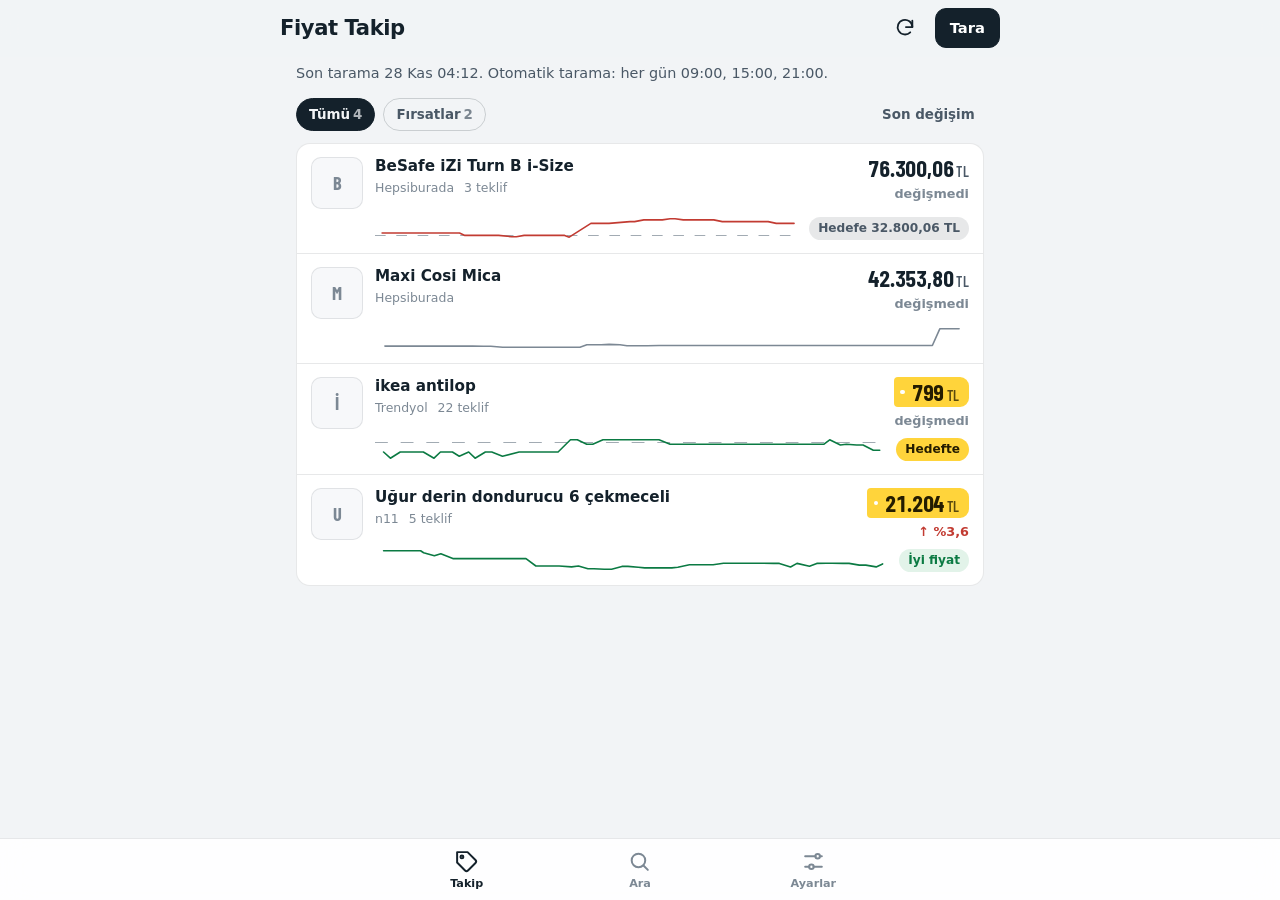
==== commit bd0176a1: "Fiyat taramasi: 2026-11-28 01:12 UTC [skip ci]" ====
--- a/docs/index.html
+++ b/docs/index.html
@@ -5,7 +5,7 @@
 <meta name="viewport" content="width=device-width, initial-scale=1, viewport-fit=cover">
 <title>Fiyat Takip</title>
 <meta name="description" content="Türk pazaryerlerinde fiyat arama ve takip">
-<meta name="ft-generated" content="1795796253">
+<meta name="ft-generated" content="1795828357">
 <meta name="theme-color" content="#f2f4f6" media="(prefers-color-scheme: light)">
 <meta name="theme-color" content="#0e1418" media="(prefers-color-scheme: dark)">
 <link rel="manifest" href="manifest.webmanifest">
@@ -24,7 +24,7 @@
 <div id="app" class="app" aria-live="polite">
   <noscript><p class="noscript">Bu uygulama JavaScript gerektirir.</p></noscript>
 </div>
-<script id="ft-data" type="application/json">{"version":2,"generated_at":1795796253,"repo":"kaan2635/fiyat-takip","schedule":"Her gün 09:00, 15:00, 21:00","settings":{"drop_alert_percent":5.0,"default_sites":["trendyol","hepsiburada","amazon","n11","pazarama","teknosa","mediamarkt"]},"sources":[{"id":"trendyol","label":"Trendyol","default":true},{"id":"hepsiburada","label":"Hepsiburada","default":true},{"id":"amazon","label":"Amazon","default":true},{"id":"n11","label":"n11","default":true},{"id":"pazarama","label":"Pazarama","default":true},{"id":"teknosa","label":"Teknosa","default":true},{"id":"mediamarkt","label":"MediaMarkt","default":true}],"products":[{"id":"besafe-izi-turn-b-i-size","name":"BeSafe iZi Turn B i-Size","kind":"search","query":"BeSafe iZi Turn B i-Size","url":"","enabled":true,"mode":"http","target":43500.0,"rules":{"sites":[],"exclude":[],"must_include":[],"min_price":20000.0,"max_price":null,"include_listings":[],"exclude_listings":[]},"added_at":"","status":"ok","note":"3 teklif | BeSafe Besafe Izi Turn B I-Size Oto Koltuğu 0-18 kg Anthracite Mesh","scanned_at":1795796220,"price":76300.06,"price_is_stale":false,"currency":"TRY","in_stock":true,"best":{"site":"hepsiburada.com","url":"https://www.hepsiburada.com/besafe-izi-turn-b-i-size-oto-koltugu-0-18-kg-anthracite-mesh-pm-HBC0000R3KMEB","title":"BeSafe Besafe Izi Turn B I-Size Oto Koltuğu 0-18 kg Anthracite Mesh","key":"hepsiburada:HBC0000R3KMEB"},"image":"https://productimages.hepsiburada.net/s/777/222-222/110003217545128.jpg","stats":{"current":76300.06,"previous":76300.06,"lowest":38647.58,"highest":88698.75,"lowest_at":1794351308,"change_percent":0.0,"points":162,"first_seen":1790109015,"is_lowest_ever":false},"deal":{"level":"high","position":0.752,"low":38647.58,"high":88698.75,"average":51645.3,"vs_average_percent":47.7,"window_days":90},"history":[[1790109015,43500.0],[1790109784,43500.0],[1790113809,43500.0],[1790114370,43500.0],[1790116793,43424.25],[1790154017,43424.25],[1790160956,43424.25],[1790180173,43424.25],[1790197907,43424.25],[1790248501,43424.25],[1790267914,43424.25],[1790284458,43424.25],[1790335218,43424.25],[1790354653,43424.25],[1790370681,43424.25],[1790420196,43424.25],[1790438171,43424.25],[1790455429,43424.25],[1790508831,43424.25],[1790526754,43424.25],[1790542808,43424.25],[1790600826,43424.25],[1790636398,43424.25],[1790684227,43424.25],[1790719088,43424.25],[1790769758,43424.25],[1790782348,43424.25],[1790782405,43424.25],[1790782451,43424.25],[1790782655,43424.25],[1790786706,43424.25],[1790805412,43424.25],[1790858130,43500.0],[1790893499,43500.0],[1790942424,43500.0],[1790972264,45999.0],[1790972611,45999.0],[1790978056,43500.0],[1791025997,43500.0],[1791042625,43500.0],[1791060049,43500.0],[1791114784,45999.0],[1791131565,43500.0],[1791147408,43500.0],[1791208167,43500.0],[1791244148,43500.0],[1791291231,43500.0],[1791325514,43500.0],[1791377275,43500.0],[1791413408,43500.0],[1791464205,43500.0],[1791500451,43500.0],[1791549769,43500.0],[1791565821,43500.0],[1791584508,43500.0],[1791633697,43500.0],[1791666924,43500.0],[1791720873,43500.0],[1791754524,45999.0],[1791815890,45999.0],[1791850452,45999.0],[1791898955,45999.0],[1791930137,45999.0],[1791976863,45999.0],[1791996135,45999.0],[1792012851,45999.0],[1792061924,45999.0],[1792076819,45999.0],[1792081638,45999.0],[1792098037,45999.0],[1792147917,45999.0],[1792167163,45999.0],[1792182940,45999.0],[1792232143,45999.0],[1792249571,45999.0],[1792264849,45999.0],[1792268068,45999.0],[1792319483,45999.0],[1792337381,45999.0],[1792354340,45999.0],[1792412524,45999.0],[1792447457,45999.0],[1792494105,45999.0],[1792513673,45999.0],[1792531199,45999.0],[1792581520,45999.0],[1792601101,45999.0],[1792617623,45999.0],[1792667846,45999.0],[1792687524,45999.0],[1792703783,45999.0],[1792753715,45999.0],[1792773371,45999.0],[1792789504,45999.0],[1792837542,45999.0],[1792855842,45999.0],[1792873322,45999.0],[1792925573,45999.0],[1792942837,45999.0],[1792960104,45999.0],[1793017429,42499.15],[1793053326,49999.0],[1793101384,49999.0],[1793122547,49999.0],[1793138023,49999.0],[1793189721,49999.0],[1793225822,49999.0],[1793276726,49999.0],[1793313007,49999.0],[1793362628,49999.0],[1793397542,49999.0],[1793447313,49999.0],[1793465723,49999.0],[1793480777,49999.0],[1793537247,49999.0],[1793569559,49999.0],[1793631401,49999.0],[1793666323,43424.25],[1793713467,43424.25],[1793746692,43424.25],[1793800392,43424.25],[1793834275,43424.25],[1793887715,43424.25],[1793973046,39999.0],[1794005198,39999.0],[1794054924,43424.25],[1794087072,43424.25],[1794142348,43424.25],[1794174350,43424.25],[1794237948,43424.25],[1794273314,43424.25],[1794320862,43424.25],[1794351308,38647.58],[1794494694,76300.06],[1794525369,76300.06],[1794578527,76300.06],[1794611938,76300.06],[1794749631,81068.75],[1794781996,81068.75],[1794841243,85837.5],[1794879634,85837.5],[1794929806,85837.5],[1794962339,85837.5],[1795014848,88698.75],[1795046241,88698.75],[1795101719,85837.57],[1795134061,85837.57],[1795186738,85837.57],[1795218263,85837.57],[1795270823,85837.57],[1795301448,85837.57],[1795356686,81068.82],[1795389535,81068.82],[1795455183,81068.82],[1795492335,81068.82],[1795539856,81068.82],[1795571853,81068.82],[1795625597,81068.82],[1795657137,81068.82],[1795710653,76300.06],[1795743131,76300.06],[1795796220,76300.06]],"offers":[{"site":"hepsiburada.com","title":"BeSafe Besafe Izi Turn B I-Size Oto Koltuğu 0-18 kg Anthracite Mesh","price":76300.06,"url":"https://www.hepsiburada.com/besafe-izi-turn-b-i-size-oto-koltugu-0-18-kg-anthracite-mesh-pm-HBC0000R3KMEB","image":"https://productimages.hepsiburada.net/s/777/222-222/110003217545128.jpg","key":"hepsiburada:HBC0000R3KMEB"},{"site":"hepsiburada.com","title":"BeSafe Besafe Izı Turn B I-Size Oto Koltuğu 0-18 kg Metalic Melange","price":76300.06,"url":"https://www.hepsiburada.com/besafe-izi-turn-b-i-size-oto-koltugu-0-18-kg-metalic-melange-pm-HBC0000R3L9R3","image":"https://productimages.hepsiburada.net/s/777/222-222/110003217584703.jpg","key":"hepsiburada:HBC0000R3L9R3"},{"site":"n11.com","title":"Besafe İzı Turn B I-size Oto Koltuğu 0-18 Kg Metalic Melange","price":82976.25,"url":"https://www.n11.com/urun/besafe-izi-turn-b-i-size-oto-koltugu-0-18-kg-metalic-melange-152652534","image":"https://n11scdn.akamaized.net/a1/640/12/58/83/32/IMG-3443796237776997911.jpg","key":"n11:152652534"}],"rejected":[],"warnings":[],"per_site":{"trendyol":{"ok":true,"found":7,"kept":0},"hepsiburada":{"ok":true,"found":2,"kept":2},"amazon":{"ok":false,"found":0,"kept":0,"note":"amazon: HTTP 503"},"n11":{"ok":true,"found":1,"kept":1},"pazarama":{"ok":true,"found":20,"kept":0},"teknosa":{"ok":true,"found":20,"kept":0},"mediamarkt":{"ok":true,"found":12,"kept":0}}},{"id":"maxi-cosi-mica","name":"Maxi Cosi Mica","kind":"search","query":"Maxi Cosi Mica","url":"","enabled":true,"mode":"http","target":null,"rules":{"sites":[],"exclude":[],"must_include":[],"min_price":null,"max_price":null,"include_listings":[],"exclude_listings":["n11:66354387"]},"added_at":"","status":"ok","note":"1 teklif | Maxi-Cosi Mica 360 I-Size Slidetech Kızaklı Pro Isofix'li Dönebilir Yatabilir Bebek Oto Koltuğu 0-18 kg Konforlu Kullanım","scanned_at":1795796231,"price":42353.8,"price_is_stale":false,"currency":"TRY","in_stock":true,"best":{"site":"hepsiburada.com","url":"https://www.hepsiburada.com/maxi-cosi-mica-360-pro-i-size-slidetech-kizakli-isofix-li-donebilir-yatabilir-0-18-kg-bebek-oto-pm-HBC0000GJYSL9","title":"Maxi-Cosi Mica 360 I-Size Slidetech Kızaklı Pro Isofix'li Dönebilir Yatabilir Bebek Oto Koltuğu 0-18 kg Konforlu Kullanım","key":"hepsiburada:HBC0000GJYSL9"},"image":"https://productimages.hepsiburada.net/s/777/222-222/110001906957120.jpg","stats":{"current":42353.8,"previous":42353.8,"lowest":19999.0,"highest":50302.98,"lowest_at":1793800398,"change_percent":0.0,"points":131,"first_seen":1790972634,"is_lowest_ever":false},"deal":{"level":"normal","position":0.738,"low":19999.0,"high":50302.98,"average":24386.15,"vs_average_percent":73.7,"window_days":90},"history":[[1790972634,27679.2],[1790978061,27679.2],[1791026004,27679.2],[1791042630,27679.2],[1791060054,27679.2],[1791114803,27679.2],[1791131572,27679.2],[1791147413,27679.2],[1791208172,27679.2],[1791244153,27679.2],[1791291236,27679.2],[1791325519,27679.2],[1791377280,27679.2],[1791413412,27679.2],[1791464209,27679.2],[1791500457,27679.2],[1791549775,27679.2],[1791565825,27679.2],[1791584512,27679.2],[1791633701,27679.2],[1791666930,27679.2],[1791720878,27679.2],[1791754530,27679.2],[1791815894,25949.25],[1791850458,25949.25],[1791898960,25949.25],[1791930142,25949.25],[1791976868,25949.25],[1791996140,25949.25],[1792012856,25949.25],[1792061930,25949.25],[1792076832,24719.0],[1792079078,24719.0],[1792081645,24719.0],[1792098042,24719.0],[1792147924,24719.0],[1792167170,24719.0],[1792182947,24719.0],[1792232152,24719.0],[1792249578,24719.0],[1792268075,24719.0],[1792319494,24719.0],[1792337388,24719.0],[1792354347,24719.0],[1792412531,24719.0],[1792447468,24719.0],[1792494116,24719.0],[1792513685,24719.0],[1792531206,24719.0],[1792581527,24719.0],[1792601112,24719.0],[1792617634,24719.0],[1792667858,24719.0],[1792687532,24719.0],[1792703790,24899.0],[1792753721,24899.0],[1792773383,24899.0],[1792789513,25499.0],[1792837554,25499.0],[1792855848,27679.2],[1792873329,27679.2],[1792925581,27679.2],[1792942848,27679.2],[1792960111,50302.98],[1793006216,22990.0],[1793017434,22990.0],[1793053333,22990.0],[1793101391,22990.0],[1793122554,21243.0],[1793138033,21243.0],[1793189727,21243.0],[1793225829,21243.0],[1793276733,21243.0],[1793313014,21243.0],[1793362635,21243.0],[1793397549,21243.0],[1793447322,21243.0],[1793465730,21243.0],[1793480783,21300.0],[1793537259,21300.0],[1793569566,21243.0],[1793631407,21243.0],[1793666334,21243.0],[1793713474,21150.0],[1793746699,21150.0],[1793800398,19999.0],[1793834282,19999.0],[1793887721,19999.0],[1793973053,19999.0],[1794005205,19999.0],[1794054934,19999.0],[1794087080,19999.0],[1794142355,19999.0],[1794174358,22990.0],[1794237955,22990.0],[1794273324,23354.33],[1794320870,22985.0],[1794351319,21835.75],[1794404489,21797.37],[1794442139,21797.37],[1794494705,22056.87],[1794525376,22056.87],[1794578539,22056.87],[1794611944,22056.87],[1794661502,22056.87],[1794693737,22056.87],[1794749639,22056.87],[1794782003,22056.87],[1794841250,22056.87],[1794879641,22056.87],[1794929813,22056.87],[1794962349,22056.87],[1795014854,22056.87],[1795046248,22056.87],[1795101726,22056.87],[1795134068,22056.87],[1795186745,22056.87],[1795218273,22056.87],[1795270835,22056.87],[1795301454,22056.87],[1795356693,22056.87],[1795389542,22056.87],[1795455194,22056.87],[1795492347,22056.87],[1795539862,22056.87],[1795571860,22056.87],[1795625604,22056.87],[1795657144,22056.87],[1795710660,22056.87],[1795743140,42353.8],[1795796231,42353.8]],"offers":[{"site":"hepsiburada.com","title":"Maxi-Cosi Mica 360 I-Size Slidetech Kızaklı Pro Isofix'li Dönebilir Yatabilir Bebek Oto Koltuğu 0-18 kg Konforlu Kullanım","price":42353.8,"url":"https://www.hepsiburada.com/maxi-cosi-mica-360-pro-i-size-slidetech-kizakli-isofix-li-donebilir-yatabilir-0-18-kg-bebek-oto-pm-HBC0000GJYSL9","image":"https://productimages.hepsiburada.net/s/777/222-222/110001906957120.jpg","key":"hepsiburada:HBC0000GJYSL9"}],"rejected":[{"site":"n11.com","title":"Maxi Cosi MaxiCosi Mica 360 Pro İSize Dünyanın İlk Kızaklı, Araç Dışına Çıkabilen İsofix'Li 360 Dönebilir Yatabilir 018 Kg Bebek Oto Koltuğu Authentic Graphite","price":24590.0,"url":"https://www.n11.com/urun/maxicosi-mica-360-pro-isize-dunyanin-ilk-kizakli-arac-disina-cikabilen-isofixli-360-donebilir-yatabilir-018-kg-bebek-oto-koltugu-authentic-graphite-66354387","currency":"TRY","image":"https://n11scdn.akamaized.net/a1/640/02/11/64/32/IMG-7164332642042844711.jpg","key":"n11:66354387","code":"user","reason":"bu ilani 'bu urun degil' diye isaretledin","near":true},{"site":"pazarama.com","title":"Maxi-Cosi Mica 360 Pro I-Size SlideTech Kızaklı İsofix'li Dönebilir Yatabilir 0-18 Kg Bebek Oto Koltuğu Authentic Graphite","price":22056.87,"url":"https://www.pazarama.com/maxi-cosi-mica-360-pro-i-size-slidetech-kizakli-isofixli-donebilir-yatabilir-0-18-kg-bebek-oto-koltugu-authentic-graphite-p-8712930187189","currency":"TRY","image":"https://img.pzrmcdn.com/mnresize/452/448/asset/8712930187189/images/maxicosimica360proisizeslidetechkzaklsofixlidnebiliryatabilir018kgbebekotokoltuuauthenticgraphite-1.jpg","key":"pazarama:8712930187189","code":"variant","reason":"farkli model olabilir (sorguda yok: pro)","near":true},{"site":"hepsiburada.com","title":"Maxi-Cosi MaxiCosi Mica 360 Pro İSize Dünyanın İlk Kızaklı, Araç Dışına Çıkabilen İsofix'Li 360 Dönebilir Yatabilir 018 Kg Bebek Oto Koltuğu Authentic Graphite","price":23354.33,"url":"https://www.hepsiburada.com/maxicosi-mica-360-pro-isize-dunyanin-ilk-kizakli-arac-disina-cikabilen-isofix-li-360-donebilir-yatabilir-018-kg-bebek-oto-koltugu-authentic-graphite-p-HBCV00005TB8VU","currency":"TRY","image":"https://productimages.hepsiburada.net/s/777/222-222/110001209426891.jpg","key":"hepsiburada:HBCV00005TB8VU","code":"variant","reason":"farkli model olabilir (sorguda yok: pro)","near":true},{"site":"trendyol.com","title":"MAXİ-COSİ Maxi-cosi Mica 360 Pro I-size Slidetech Kızaklı Isofix'li Dönebilir Yatabilir 0-18 Kg Oto Koltuğu","price":24590.0,"url":"https://www.trendyol.com/maxi-cosi/maxi-cosi-mica-360-pro-i-size-slidetech-kizakli-isofix-li-donebilir-yatabilir-0-18-kg-oto-koltugu-p-808307874?boutiqueId=61&merchantId=109213","currency":"TRY","image":"https://cdn.dsmcdn.com/mnresize/400/-/ty1731/prod/QC_ENRICHMENT/20250821/12/04c29eb3-c668-30f8-858b-161b4da6c957/1_org_zoom.jpg","key":"trendyol:808307874","code":"variant","reason":"farkli model olabilir (sorguda yok: pro)","near":true},{"site":"trendyol.com","title":"MAXİ-COSİ Maxi-cosi Mica 360 Pro Adac'lı Slidetech Kızaklı Isofix'li Dönebilir 0-18 Kg Oto Koltuğu Black","price":24590.0,"url":"https://www.trendyol.com/maxi-cosi/maxi-cosi-mica-360-pro-adac-li-slidetech-kizakli-isofix-li-donebilir-0-18-kg-oto-koltugu-black-p-811428041?boutiqueId=61&merchantId=109213","currency":"TRY","image":"https://cdn.dsmcdn.com/mnresize/400/-/ty1763/prod/QC_ENRICHMENT/20250923/11/520a2f11-b945-3113-8e8f-8aaf0a9cec7f/1_org_zoom.jpg","key":"trendyol:811428041","code":"variant","reason":"farkli model olabilir (sorguda yok: pro)","near":true},{"site":"n11.com","title":"Maxi Cosi MaxiCosi Mica 360 Pro İSize Dünyanın İlk Kızaklı, Araç Dışına Çıkabilen Adac'Lı İsofix'Li 360 Dönebilir Yatabilir 018 Kg Bebek Oto Koltuğu Authentic Black","price":24590.0,"url":"https://www.n11.com/urun/maxicosi-mica-360-pro-isize-dunyanin-ilk-kizakli-arac-disina-cikabilen-adacli-isofixli-360-donebilir-yatabilir-018-kg-bebek-oto-koltugu-authentic-black-110867382","currency":"TRY","image":"https://n11scdn.akamaized.net/a1/640/10/81/27/70/IMG-8850500626463178916.jpg","key":"n11:110867382","code":"variant","reason":"farkli model olabilir (sorguda yok: pro)","near":true},{"site":"pazarama.com","title":"Maxi-Cosi Mica 360 Pro İ-Size Slidetech Kızaklı İ̇Sofix'Li Dönebilir Yatabilir 0-18 Kg Bebek Oto Koltuğu Authentic Black","price":24590.0,"url":"https://www.pazarama.com/maxi-cosi-mica-360-pro-i-size-slidetech-kizakli-isofixli-donebilir-yatabilir-0-18-kg-bebek-oto-koltugu-authentic-black-p-8712930187172","currency":"TRY","image":"https://img.pzrmcdn.com/mnresize/452/448/asset/8712930187172/images/maxicosimica360proisizeslidetechkzaklsofixlidnebiliryatabilir018kgbebekotokoltuuauthenticblack-1.jpg","key":"pazarama:8712930187172","code":"variant","reason":"farkli model olabilir (sorguda yok: pro)","near":true},{"site":"trendyol.com","title":"MAXİ-COSİ Mica Slide Pro i-Size 27 cm Araç Dışına Çıkabilen 360 Dönebilir 0-18 kg Bebek Oto Koltuğu Authentic Black","price":24990.0,"url":"https://www.trendyol.com/maxi-cosi/mica-slide-pro-i-size-27-cm-arac-disina-cikabilen-360-donebilir-0-18-kg-bebek-oto-koltugu-authentic-black-p-1216616536?boutiqueId=61&merchantId=109213","currency":"TRY","image":"https://cdn.dsmcdn.com/mnresize/400/-/ty1979/prod/QC_PREP/20261015/16/e4829c6c-f622-34fb-9c8e-f387e09ae0a9/1_org_zoom.jpg","key":"trendyol:1216616536","code":"variant","reason":"farkli model olabilir (sorguda yok: pro)","near":true},{"site":"trendyol.com","title":"MAXİ-COSİ Mica Slide Pro i-Size 27 cm Araç Dışına Çıkabilen 360 Dönebilir 0-18 kg Bebek Oto Koltuğu Authentic Truffle","price":24990.0,"url":"https://www.trendyol.com/maxi-cosi/mica-slide-pro-i-size-27-cm-arac-disina-cikabilen-360-donebilir-0-18-kg-bebek-oto-koltugu-authentic-truffle-p-1216597640?boutiqueId=61&merchantId=109213","currency":"TRY","image":"https://cdn.dsmcdn.com/mnresize/400/-/ty1977/prod/QC_PREP/20261015/16/027b09a5-cccb-3ec3-a817-16ecb1b90efe/1_org_zoom.jpg","key":"trendyol:1216597640","code":"variant","reason":"farkli model olabilir (sorguda yok: pro)","near":true},{"site":"trendyol.com","title":"MAXİ-COSİ Mica Slide Pro i-Size 27 cm Araç Dışına Çıkabilen 360 Dönebilir 0-18 kg Bebek Oto Koltuğu Authentic Green","price":24990.0,"url":"https://www.trendyol.com/maxi-cosi/mica-slide-pro-i-size-27-cm-arac-disina-cikabilen-360-donebilir-0-18-kg-bebek-oto-koltugu-authentic-green-p-1216622965?boutiqueId=61&merchantId=109213","currency":"TRY","image":"https://cdn.dsmcdn.com/mnresize/400/-/ty1979/prod/QC_PREP/20261015/16/38c247c3-4e02-320d-bfbc-06fb854afcb8/1_org_zoom.jpg","key":"trendyol:1216622965","code":"variant","reason":"farkli model olabilir (sorguda yok: pro)","near":true},{"site":"hepsiburada.com","title":"Maxi-Cosi Mica Slide Pro i-Size 27 cm Araç Dışına Çıkabilen 360 Dönebilir 0-18 kg Bebek Oto Koltuğu Authentic Truffle","price":24990.0,"url":"https://www.hepsiburada.com/maxi-cosi-mica-slide-pro-i-size-27-cm-arac-disina-cikabilen-360-donebilir-0-18-kg-bebek-oto-koltugu-authentic-truffle-p-HBCV0000MVDKY5","currency":"TRY","image":"https://productimages.hepsiburada.net/s/777/222-222/110002708658078.jpg","key":"hepsiburada:HBCV0000MVDKY5","code":"variant","reason":"farkli model olabilir (sorguda yok: pro)","near":true},{"site":"hepsiburada.com","title":"Maxi-Cosi Mica 360 Pro 0-18 kg Black - Bebeconfort Gaiafix 15-36 kg Stitch Oto Koltuğu Paketi","price":24990.0,"url":"https://www.hepsiburada.com/maxi-cosi-mica-360-pro-0-18-kg-black-bebeconfort-gaiafix-15-36-kg-stitch-oto-koltugu-paketi-p-HBCV0000NWTF30","currency":"TRY","image":"https://productimages.hepsiburada.net/s/777/222-222/110002853599596.jpg","key":"hepsiburada:HBCV0000NWTF30","code":"variant","reason":"farkli model olabilir (sorguda yok: pro)","near":true},{"site":"n11.com","title":"Maxi-cosi Mica Slide Pro İ-size Dünyanın İlk Kızaklı, Araç Dışına Çıkabilen İsofix'li 360 Dönebilir Yatabilir 0-18 Kg Bebek Oto Koltuğu Authentic Black","price":24990.0,"url":"https://www.n11.com/urun/maxi-cosi-mica-slide-pro-i-size-dunyanin-ilk-kizakli-arac-disina-cikabilen-isofixli-360-donebilir-yatabilir-0-18-kg-bebek-oto-koltugu-authentic-black-144578601","currency":"TRY","image":"https://n11scdn.akamaized.net/a1/640/01/38/89/99/IMG-2550675669460407814.jpg","key":"n11:144578601","code":"variant","reason":"farkli model olabilir (sorguda yok: pro)","near":true},{"site":"n11.com","title":"Maxi-cosi Mica Slide Pro İ-size Dünyanın İlk Kızaklı, Araç Dışına Çıkabilen İsofix'li 360 Dönebilir Yatabilir 0-18 Kg Bebek Oto Koltuğu Authentic Truffle","price":24990.0,"url":"https://www.n11.com/urun/maxi-cosi-mica-slide-pro-i-size-dunyanin-ilk-kizakli-arac-disina-cikabilen-isofixli-360-donebilir-yatabilir-0-18-kg-bebek-oto-koltugu-authentic-truffle-144576412","currency":"TRY","image":"https://n11scdn.akamaized.net/a1/640/01/39/89/10/IMG-7601441892169188614.jpg","key":"n11:144576412","code":"variant","reason":"farkli model olabilir (sorguda yok: pro)","near":true},{"site":"n11.com","title":"Maxi-cosi Mica Slide Pro İ-size Dünyanın İlk Kızaklı, Araç Dışına Çıkabilen İsofix'li 360 Dönebilir Yatabilir 0-18 Kg Bebek Oto Koltuğu Authentic Green","price":24990.0,"url":"https://www.n11.com/urun/maxi-cosi-mica-slide-pro-i-size-dunyanin-ilk-kizakli-arac-disina-cikabilen-isofixli-360-donebilir-yatabilir-0-18-kg-bebek-oto-koltugu-authentic-green-144585356","currency":"TRY","image":"https://n11scdn.akamaized.net/a1/640/05/10/52/29/IMG-2286287813444797147.jpg","key":"n11:144585356","code":"variant","reason":"farkli model olabilir (sorguda yok: pro)","near":true},{"site":"n11.com","title":"Maxi-cosi Mica 360 Pro 0-18 Kg Black - Bebeconfort Gaiafix 15-36 Kg Black Oto Koltuğu Paketi","price":24990.0,"url":"https://www.n11.com/urun/maxi-cosi-mica-360-pro-0-18-kg-black-bebeconfort-gaiafix-15-36-kg-black-oto-koltugu-paketi-147311136","currency":"TRY","image":"https://n11scdn.akamaized.net/a1/640/01/70/00/05/IMG-4155625863192711511.jpg","key":"n11:147311136","code":"variant","reason":"farkli model olabilir (sorguda yok: pro)","near":true},{"site":"n11.com","title":"Maxi-cosi Mica 360 Pro 0-18 Kg Black - Bebeconfort Gaiafix 15-36 Kg Spiderman Oto Koltuğu Paketi","price":24990.0,"url":"https://www.n11.com/urun/maxi-cosi-mica-360-pro-0-18-kg-black-bebeconfort-gaiafix-15-36-kg-spiderman-oto-koltugu-paketi-147098066","currency":"TRY","image":"https://n11scdn.akamaized.net/a1/640/07/63/90/11/IMG-1300440284128013128.jpg","key":"n11:147098066","code":"variant","reason":"farkli model olabilir (sorguda yok: pro)","near":true},{"site":"n11.com","title":"Maxi-cosi Mica 360 Pro 0-18 Kg Black - Bebeconfort Gaiafix 15-36 Kg Stitch Oto Koltuğu Paketi","price":24990.0,"url":"https://www.n11.com/urun/maxi-cosi-mica-360-pro-0-18-kg-black-bebeconfort-gaiafix-15-36-kg-stitch-oto-koltugu-paketi-147088152","currency":"TRY","image":"https://n11scdn.akamaized.net/a1/640/15/91/60/80/IMG-3188672110038052537.jpg","key":"n11:147088152","code":"variant","reason":"farkli model olabilir (sorguda yok: pro)","near":true},{"site":"n11.com","title":"Maxi-cosi Mica 360 Pro 0-18 Kg Grap - Bebeconfort Gaiafix 15-36 Kg Grap Oto Koltuğu Paketi","price":24990.0,"url":"https://www.n11.com/urun/maxi-cosi-mica-360-pro-0-18-kg-grap-bebeconfort-gaiafix-15-36-kg-grap-oto-koltugu-paketi-147313415","currency":"TRY","image":"https://n11scdn.akamaized.net/a1/640/01/98/88/83/IMG-6582041067418695350.jpg","key":"n11:147313415","code":"variant","reason":"farkli model olabilir (sorguda yok: pro)","near":true},{"site":"pazarama.com","title":"Maxi-Cosi Mica Slide Pro i-Size Dünyanın İlk Kızaklı, Araç Dışına Çıkabilen İsofix'li 360 Dönebilir Yatabilir 0-18 kg Bebek Oto Koltuğu Authentic Black","price":24990.0,"url":"https://www.pazarama.com/maxi-cosi-mica-slide-pro-oto-koltugu-siyah-0-18kg-isofix-8720291001679-p-8720291001679","currency":"TRY","image":"https://img.pzrmcdn.com/mnresize/452/448/asset/8720291001679/images/maxicosimicaslideproisizednyannlkkzaklaradnakabilensofixli360dnebiliryatabilir018kgbebekotokoltuuauthenticblack-195dce4e3-1f59-42a7-b98d-369371661d3c.png","key":"pazarama:8720291001679","code":"variant","reason":"farkli model olabilir (sorguda yok: pro)","near":true},{"site":"pazarama.com","title":"Maxi-Cosi Mica Slide Pro i-Size Dünyanın İlk Kızaklı, Araç Dışına Çıkabilen İsofix'li 360 Dönebilir Yatabilir 0-18 kg Bebek Oto Koltuğu Authentic Truffle","price":24990.0,"url":"https://www.pazarama.com/maxi-cosi-mica-slide-pro-oto-koltugu-bej-0-18kg-isofix-8720291001686-p-8720291001686","currency":"TRY","image":"https://img.pzrmcdn.com/mnresize/452/448/asset/8720291001686/images/maxicosimicaslideproisizednyannlkkzaklaradnakabilensofixli360dnebiliryatabilir018kgbebekotokoltuuauthentictruffle-153e7730b-1aba-40d8-b244-0c557f5d392d.png","key":"pazarama:8720291001686","code":"variant","reason":"farkli model olabilir (sorguda yok: pro)","near":true},{"site":"pazarama.com","title":"Maxi-Cosi Mica Slide Pro i-Size Dünyanın İlk Kızaklı, Araç Dışına Çıkabilen İsofix'li 360 Dönebilir Yatabilir 0-18 kg Bebek Oto Koltuğu Authentic Green","price":24990.0,"url":"https://www.pazarama.com/maxi-cosi-mica-slide-pro-oto-koltugu-yesil-0-18kg-isofix-8720291001709-p-8720291001709","currency":"TRY","image":"https://img.pzrmcdn.com/mnresize/452/448/asset/8720291001709/images/maxicosimicaslideproisizednyannlkkzaklaradnakabilensofixli360dnebiliryatabilir018kgbebekotokoltuuauthenticgreen-1e55b94b2-a50a-4668-820e-3a7729694c6c.png","key":"pazarama:8720291001709","code":"variant","reason":"farkli model olabilir (sorguda yok: pro)","near":true},{"site":"pazarama.com","title":"Maxi-Cosi Mica 360 Pro 0-18 kg Black - Bebeconfort GaiaFix 15-36 kg Stitch Oto Koltuğu Paketi","price":24990.0,"url":"https://www.pazarama.com/maxi-cosi-mica-360-pro-bebeconfort-gaiafix-oto-koltugu-seti-8685338915169-p-8685338915169","currency":"TRY","image":"https://img.pzrmcdn.com/mnresize/452/448/asset/8685338915169/images/maxicosimica360pro018kgblackbebeconfortgaiafix1536kgstitchotokoltuupaketi-18b8839a6-c7b9-4258-9cfe-1310bcf99e56.jpg","key":"pazarama:8685338915169","code":"variant","reason":"farkli model olabilir (sorguda yok: pro)","near":true},{"site":"pazarama.com","title":"Maxi-Cosi Mica 360 Pro 0-18 kg Grap - Bebeconfort GaiaFix 15-36 kg Grap Oto Koltuğu Paketi","price":24990.0,"url":"https://www.pazarama.com/maxi-cosi-mica-360-pro-bebeconfort-gaiafix-oto-koltugu-gri-8685338915213-p-8685338915213","currency":"TRY","image":"https://img.pzrmcdn.com/mnresize/452/448/asset/8685338915213/images/maxicosimica360pro018kggrapbebeconfortgaiafix1536kggrapotokoltuupaketi-1dd918815-ae67-412b-b002-93dea572df3b.jpg","key":"pazarama:8685338915213","code":"variant","reason":"farkli model olabilir (sorguda yok: pro)","near":true},{"site":"pazarama.com","title":"Maxi-Cosi Mica 360 Pro 0-18 kg Black - Bebeconfort GaiaFix 15-36 kg Spiderman Oto Koltuğu Paketi","price":24990.0,"url":"https://www.pazarama.com/maxi-cosi-mica-360-pro-0-18-kg-black-bebeconfort-gaiafix-15-36-kg-spiderman-oto-koltugu-paketi-p-8685338915183","currency":"TRY","image":"https://img.pzrmcdn.com/mnresize/452/448/asset/8685338915183/images/maxicosimica360pro018kgblackbebeconfortgaiafix1536kgspidermanotokoltuupaketi-15d3fad33-ca17-44cb-93df-ff3ef9056869.jpg","key":"pazarama:8685338915183","code":"variant","reason":"farkli model olabilir (sorguda yok: pro)","near":true}],"warnings":[],"per_site":{"trendyol":{"ok":true,"found":36,"kept":0},"hepsiburada":{"ok":true,"found":18,"kept":1},"amazon":{"ok":false,"found":0,"kept":0,"note":"amazon: HTTP 503"},"n11":{"ok":true,"found":14,"kept":0},"pazarama":{"ok":true,"found":9,"kept":0},"teknosa":{"ok":true,"found":27,"kept":0},"mediamarkt":{"ok":true,"found":12,"kept":0}}},{"id":"ikea-antilop","name":"ikea antilop","kind":"search","query":"ikea antilop","url":"","enabled":true,"mode":"http","target":1000.0,"rules":{"sites":[],"exclude":[],"must_include":[],"min_price":null,"max_price":null,"include_listings":[],"exclude_listings":["n11:140821695","pazarama:2569658857","hepsiburada:HBC00003HZXNR","trendyol:1174933439","hepsiburada:HBC00003P0AW6","hepsiburada:HB000007RFQQ","amazon:B0GV89Z922","amazon:B0GV8FZY6T","amazon:B0GV7XLSKL","amazon:B00GMM4ELG","hepsiburada:HBC0000AL34RD","hepsiburada:HBC0000A71M9O","hepsiburada:HBC000048ADQT","amazon:B0GV8G11H7","hepsiburada:HBC00008YYPWC","hepsiburada:HBC00008YZ28A","hepsiburada:HBC0000DC3SSC","hepsiburada:HBC00003HZYTH","amazon:B0H6MDWWVV","trendyol:866271423","hepsiburada:HBC0000A8XKEH","amazon:B0GZ4F9DYH"]},"added_at":"2026-10-17T19:21:37+00:00","status":"ok","note":"23 teklif | IKEA antilop mama sandalye ayaklık","scanned_at":1795796243,"price":799.0,"price_is_stale":false,"currency":"TRY","in_stock":true,"best":{"site":"trendyol.com","url":"https://www.trendyol.com/ikea/antilop-mama-sandalye-ayaklik-p-1174868535?boutiqueId=61&merchantId=216281","title":"IKEA antilop mama sandalye ayaklık","key":"trendyol:1174868535"},"image":"https://cdn.dsmcdn.com/mnresize/400/-/ty1934/prod/QC_PREP/20260723/14/fe4b53f0-a508-34c9-9d68-a9f275137500/1_org_zoom.jpg","stats":{"current":799.0,"previous":935.9,"lowest":585.0,"highest":1695.0,"lowest_at":1792667868,"change_percent":-14.63,"points":91,"first_seen":1792264906,"is_lowest_ever":false},"deal":{"level":"good","position":0.193,"low":585.0,"high":1695.0,"average":916.58,"vs_average_percent":-12.8,"window_days":90},"history":[[1792264906,1410.0],[1792268082,1410.0],[1792319500,1409.0],[1792337395,1400.0],[1792354354,1409.0],[1792412538,1410.0],[1792447474,1409.0],[1792494128,1444.15],[1792513694,1444.15],[1792531213,1400.0],[1792581534,1460.0],[1792601123,1695.0],[1792617646,799.0],[1792667868,585.0],[1792687543,699.0],[1792703797,1075.0],[1792753728,749.0],[1792773389,749.0],[1792789523,749.0],[1792837559,749.0],[1792855855,749.0],[1792873335,749.0],[1792925588,749.0],[1792942853,585.0],[1792960119,699.0],[1793017441,636.65],[1793053340,636.65],[1793101398,585.0],[1793122561,585.0],[1793138045,599.0],[1793189734,585.0],[1793225835,585.0],[1793276740,749.0],[1793313021,585.0],[1793362642,749.0],[1793397555,749.0],[1793447333,749.0],[1793465737,749.0],[1793480790,749.0],[1793537264,585.0],[1793569573,749.0],[1793631413,749.0],[1793666339,636.65],[1793713481,749.0],[1793746706,585.0],[1793800405,749.0],[1793834288,749.0],[1793887728,636.65],[1793973061,749.0],[1794005212,749.0],[1794054945,749.0],[1794087086,749.0],[1794142362,749.0],[1794174364,749.0],[1794237962,1075.0],[1794273336,1075.0],[1794320876,955.27],[1794351324,955.27],[1794404500,1075.0],[1794442147,1075.0],[1794494716,1075.0],[1794525382,1075.0],[1794578545,1075.0],[1794611951,1075.0],[1794661509,1075.0],[1794693742,1075.0],[1794749644,955.37],[1794782010,955.37],[1794841257,955.37],[1794879648,955.37],[1794929819,955.37],[1794962355,955.37],[1795014864,955.37],[1795046255,955.37],[1795101733,955.37],[1795134075,955.37],[1795186752,955.37],[1795218284,955.37],[1795270846,955.37],[1795301461,955.37],[1795356700,955.37],[1795389549,955.37],[1795455200,955.37],[1795492358,955.37],[1795539868,955.37],[1795571867,1075.0],[1795625610,935.9],[1795657150,955.37],[1795710666,935.9],[1795743151,935.9],[1795796243,799.0]],"offers":[{"site":"trendyol.com","title":"IKEA antilop mama sandalye ayaklık","price":799.0,"url":"https://www.trendyol.com/ikea/antilop-mama-sandalye-ayaklik-p-1174868535?boutiqueId=61&merchantId=216281","image":"https://cdn.dsmcdn.com/mnresize/400/-/ty1934/prod/QC_PREP/20260723/14/fe4b53f0-a508-34c9-9d68-a9f275137500/1_org_zoom.jpg","key":"trendyol:1174868535"},{"site":"trendyol.com","title":"IKEA ANTİLOP MAMA OTURMA YERİ","price":935.9,"url":"https://www.trendyol.com/ikea/antilop-mama-oturma-yeri-p-833005956?boutiqueId=61&merchantId=1359135","image":"https://cdn.dsmcdn.com/mnresize/400/-/ty1619/prod/QC/20241229/22/c840b498-a464-3995-91eb-c0b44a8d2355/1_org_zoom.jpg","key":"trendyol:833005956"},{"site":"trendyol.com","title":"IKEA Antilop minder, destek minderi kılıfı , sarı-beyaz, şişirilebilir minder, sadece minder ilanıdır","price":952.12,"url":"https://www.trendyol.com/ikea/antilop-minder-destek-minderi-kilifi-sari-beyaz-sisirilebilir-minder-sadece-minder-ilanidir-p-1244806127?boutiqueId=61&merchantId=171530","image":"https://cdn.dsmcdn.com/mnresize/400/-/ty2023/prod/QC_PREP/20261118/11/fc13fb92-cfb1-3ada-ab33-52f6e199b50b/1_org_zoom.jpg","key":"trendyol:1244806127"},{"site":"n11.com","title":"Ikea Antılop Destek Minderi Kılıfı, Çok Renkli","price":1075.0,"url":"https://www.n11.com/urun/ikea-antilop-destek-minderi-kilifi-cok-renkli-146922549","image":"https://n11scdn.akamaized.net/a1/640/14/21/55/40/IMG-2269039127682916701.jpg","key":"n11:146922549"},{"site":"n11.com","title":"Ikea Antılop Destek Minderi Kılıfı, Sarı-beyaz","price":1082.57,"url":"https://www.n11.com/urun/ikea-antilop-destek-minderi-kilifi-sari-beyaz-146913819","image":"https://n11scdn.akamaized.net/a1/640/13/78/48/50/IMG-5220919055427935527.jpg","key":"n11:146913819"},{"site":"n11.com","title":"Ikea Antılop Destek Minderi Kılıfı, Mavi-beyaz","price":1110.45,"url":"https://www.n11.com/urun/ikea-antilop-destek-minderi-kilifi-mavi-beyaz-146903507","image":"https://n11scdn.akamaized.net/a1/640/14/78/08/22/IMG-8208462317681845231.jpg","key":"n11:146903507"},{"site":"trendyol.com","title":"IKEA Antilop Mama Sandalyesi Emniyet Kemerli Tepsi Dahil Değildir","price":1356.52,"url":"https://www.trendyol.com/ikea/antilop-mama-sandalyesi-emniyet-kemerli-tepsi-dahil-degildir-p-34236339?boutiqueId=61&merchantId=1359135","image":"https://cdn.dsmcdn.com/mnresize/400/-/ty1444/product/media/images/prod/QC/20240727/13/cebcbb19-ee90-3e63-8633-531a9fb98796/1_org_zoom.jpg","key":"trendyol:34236339"},{"site":"trendyol.com","title":"IKEA Antilop Emniyet Kemerli Mama Sandalyesi Tepsi Dahil Değildir","price":1405.0,"url":"https://www.trendyol.com/ikea/antilop-emniyet-kemerli-mama-sandalyesi-tepsi-dahil-degildir-p-1254432587?boutiqueId=61&merchantId=1288467","image":"https://cdn.dsmcdn.com/mnresize/400/-/ty2032/prod/QC_PREP/20261125/21/a0188c90-1a15-3a3a-a21f-a0471ff98bab/1_org_zoom.jpg","key":"trendyol:1254432587"},{"site":"hepsiburada.com","title":"IKEA Antılop Mama Sandalyesi Beyaz 90 cm","price":1412.0,"url":"https://www.hepsiburada.com/antilop-mama-sandalyesi-beyaz-90-cm-pm-HBC0000ARG8X7","image":"https://productimages.hepsiburada.net/s/777/222-222/110001280349035.jpg","key":"hepsiburada:HBC0000ARG8X7"},{"site":"hepsiburada.com","title":"IKEA Antilop Beyaz Tepsili Kemerli Mama Sandalyesi 0 - 4 Yaş İçin Portatif Kullanım","price":1465.74,"url":"https://www.hepsiburada.com/ikea-antilop-siyah-tepsili-kemerli-mama-sandalyesi-0-4-yas-icin-portatif-kullanim-pm-HB000007RFQG","image":"https://productimages.hepsiburada.net/s/777/222-222/110001361871627.jpg","key":"hepsiburada:HB000007RFQG"},{"site":"hepsiburada.com","title":"IKEA Elite Antılop Mama Sandalyesi (Tepsisiz Model) 1 Adet","price":1490.0,"url":"https://www.hepsiburada.com/ikea-elite-antilop-mama-sandalyesi-tepsisiz-model-1-adet-pm-HBC00008YYSFK","image":"https://productimages.hepsiburada.net/s/777/222-222/110001054924913.jpg","key":"hepsiburada:HBC00008YYSFK"},{"site":"trendyol.com","title":"IKEA Premium Ürün Kaliteli Dayanıklı Taşınabilir Kolay Kurulum 90 Cm Tepsili Mama Sandalyesi ANTILOP","price":1517.64,"url":"https://www.trendyol.com/ikea/premium-urun-kaliteli-dayanikli-tasinabilir-kolay-kurulum-90-cm-tepsili-mama-sandalyesi-antilop-p-898225840?boutiqueId=61&merchantId=668259","image":"https://cdn.dsmcdn.com/mnresize/400/-/ty1631/prod/QC/20250130/12/e9962148-2b2f-3051-bc95-a42bd9c3409d/1_org_zoom.jpg","key":"trendyol:898225840"},{"site":"n11.com","title":"Ikea Antilop Destek Minderi Kılıfı, Mavi-beyaz","price":1525.24,"url":"https://www.n11.com/urun/antilop-destek-minderi-kilifi-mavi-beyaz-152598088","image":"https://n11scdn.akamaized.net/a1/640/03/55/29/98/IMG-3571932867871016870.jpg","key":"n11:152598088"},{"site":"n11.com","title":"Ikea Antilop Destek Minderi Kılıfı, Çok Renkli","price":1525.24,"url":"https://www.n11.com/urun/antilop-destek-minderi-kilifi-cok-renkli-152607284","image":"https://n11scdn.akamaized.net/a1/640/14/23/56/93/IMG-4426986193774255180.jpg","key":"n11:152607284"},{"site":"trendyol.com","title":"IKEA Antılop Tepsili Mama Sandalyesi","price":1526.0,"url":"https://www.trendyol.com/ikea/antilop-tepsili-mama-sandalyesi-p-216960231?boutiqueId=61&merchantId=668259","image":"https://cdn.dsmcdn.com/mnresize/400/-/ty1601/prod/QC/20241112/00/925496f6-2bc0-3576-b306-4056984d1222/1_org_zoom.jpg","key":"trendyol:216960231"},{"site":"trendyol.com","title":"IKEA Antilop Mama Sandalyesi Tepsili","price":1539.0,"url":"https://www.trendyol.com/ikea/antilop-mama-sandalyesi-tepsili-p-32510146?boutiqueId=61&merchantId=901531","image":"https://cdn.dsmcdn.com/mnresize/400/-/ty1844/prod/QC_ENRICHMENT/20260323/20/73d05c58-4c7c-3ce6-81b5-822d20ca63ed/1_org_zoom.jpg","key":"trendyol:32510146"},{"site":"hepsiburada.com","title":"IKEA  Beyaz Antilop Tepsili Mama Sandalyesi 0 - 3 Yaş İçin Kemerli ve Portatif Tasarım","price":1565.4,"url":"https://www.hepsiburada.com/ikea-unisex-beyaz-antilop-tepsili-mama-sandalyesi-pm-HBC00005L52NQ","image":"https://productimages.hepsiburada.net/s/530/222-222/110000588049682.jpg","key":"hepsiburada:HBC00005L52NQ"},{"site":"hepsiburada.com","title":"IKEA Elite Unisex Beyaz Antilop Tepsili Mama Sandalyesi 1 Adet","price":1584.0,"url":"https://www.hepsiburada.com/ikea-elite-unisex-beyaz-antilop-tepsili-mama-sandalyesi-1-adet-pm-HBC00008YYQGE","image":"https://productimages.hepsiburada.net/s/777/222-222/110001054921140.jpg","key":"hepsiburada:HBC00008YYQGE"},{"site":"trendyol.com","title":"IKEA Unisex Beyaz Antilop Tepsili Mama Sandalyesi DRK29067293, one size","price":1749.0,"url":"https://www.trendyol.com/ikea/unisex-beyaz-antilop-tepsili-mama-sandalyesi-drk29067293-one-size-p-1175570723?boutiqueId=61&merchantId=604122","image":"https://cdn.dsmcdn.com/mnresize/400/-/ty1940/prod/QC_PREP/20260724/17/267831aa-966b-39d1-a742-187c6e72472b/1_org_zoom.jpg","key":"trendyol:1175570723"},{"site":"trendyol.com","title":"IKEA Antilop Sweetory Home Tepsili Emniyet Kemerli Mama Sandalyesi","price":1790.0,"url":"https://www.trendyol.com/ikea/antilop-sweetory-home-tepsili-emniyet-kemerli-mama-sandalyesi-p-1254435372?boutiqueId=61&merchantId=1288467","image":"https://cdn.dsmcdn.com/mnresize/400/-/ty2034/prod/QC_PREP/20261125/21/814bd005-49ae-34b8-868f-c4f5da685836/1_org_zoom.jpg","key":"trendyol:1254435372"},{"site":"trendyol.com","title":"IKEA Unisex Mavi Antilop Tepsili Mama Sandalyesi","price":1834.0,"url":"https://www.trendyol.com/ikea/unisex-mavi-antilop-tepsili-mama-sandalyesi-p-1055996070?boutiqueId=61&merchantId=668259","image":"https://cdn.dsmcdn.com/mnresize/400/-/ty1792/prod/QC_PREP/20251124/13/a99fe407-ed44-32fd-b5f1-b5eaf276c838/1_org_zoom.jpg","key":"trendyol:1055996070"},{"site":"hepsiburada.com","title":"IKEA Elite Unisex Beyaz Antilop Tepsili Mama Sandalyesi 1 Adet","price":1959.99,"url":"https://www.hepsiburada.com/ikea-elite-unisex-beyaz-antilop-tepsili-mama-sandalyesi-1-adet-pm-HBC00008YYPA9","image":"https://productimages.hepsiburada.net/s/777/222-222/110001054919057.jpg","key":"hepsiburada:HBC00008YYPA9"},{"site":"trendyol.com","title":"IKEA Antılop Tepsili Mama Sandalyesi Ve Destekleyici Minderi","price":2450.25,"url":"https://www.trendyol.com/ikea/antilop-tepsili-mama-sandalyesi-ve-destekleyici-minderi-p-472501796?boutiqueId=61&merchantId=997706","image":"https://cdn.dsmcdn.com/mnresize/400/-/ty1551/product/media/images/ty1547/prod/QC/20240915/19/a7674128-12d4-317c-8c91-68b8589d0880/1_org_zoom.jpg","key":"trendyol:472501796"}],"rejected":[{"site":"hepsiburada.com","title":"IKEA Antilop Mama Sandalyesi Tepsisi Yükseltilmiş Kenarlarla Beyaz Renkli Kolay Temizlenebilir","price":408.67,"url":"https://www.hepsiburada.com/ikea-antilop-mama-sandalyesi-tepsisi-yukseltilmis-kenarlarla-beyaz-renkli-kolay-temizlenebilir-pm-HB000007RFQQ","currency":"TRY","image":"https://productimages.hepsiburada.net/s/6/222-222/9715963920434.jpg","key":"hepsiburada:HB000007RFQQ","code":"user","reason":"bu ilani 'bu urun degil' diye isaretledin","near":true},{"site":"hepsiburada.com","title":"IKEA Antilop Mama Sandalyesi Beyaz Tepsi 42x42 cm Kolay Temizlenebilir 0-4 Yaş İçin","price":425.6,"url":"https://www.hepsiburada.com/ikea-antilop-mama-sandalyesi-beyaz-tepsi-42x42-cm-kolay-temizlenebilir-0-4-yas-icin-pm-HBC00003P0AW6","currency":"TRY","image":"https://productimages.hepsiburada.net/s/354/222-222/110000363180985.jpg","key":"hepsiburada:HBC00003P0AW6","code":"user","reason":"bu ilani 'bu urun degil' diye isaretledin","near":true},{"site":"hepsiburada.com","title":"IKEA Antilop Mama Sandalyesi Tepsisi Beyaz, 42X42 cm","price":444.0,"url":"https://www.hepsiburada.com/ikea-antilop-mama-sandalyesi-tepsisi-beyaz-42x42-cm-pm-HBC00003HZXNR","currency":"TRY","image":"https://productimages.hepsiburada.net/s/338/222-222/110000343887603.jpg","key":"hepsiburada:HBC00003HZXNR","code":"user","reason":"bu ilani 'bu urun degil' diye isaretledin","near":true},{"site":"hepsiburada.com","title":"IKEA Antilop Mama Sandalyesi Ayağı Alpha Good","price":570.0,"url":"https://www.hepsiburada.com/antilop-mama-sandalyesi-ayagi-alpha-good-pm-HBC0000A71M9O","currency":"TRY","image":"https://productimages.hepsiburada.net/s/777/222-222/110001216493754.jpg","key":"hepsiburada:HBC0000A71M9O","code":"user","reason":"bu ilani 'bu urun degil' diye isaretledin","near":true},{"site":"hepsiburada.com","title":"IKEA Antılop Beyaz Mama Sandalyesi Ayağı Ergonomik Tasarım İle Kolay Temizlenebilir","price":606.0,"url":"https://www.hepsiburada.com/antilop-mama-sandalyesi-ayagi-beyaz-pm-HBC0000AL34RD","currency":"TRY","image":"https://productimages.hepsiburada.net/s/777/222-222/110001260399806.jpg","key":"hepsiburada:HBC0000AL34RD","code":"user","reason":"bu ilani 'bu urun degil' diye isaretledin","near":true},{"site":"hepsiburada.com","title":"IKEA Antilop Mama Sandalyesi Renkli 0-4 Yaş İçin Portatif 4 Adet Ayak Seti","price":636.0,"url":"https://www.hepsiburada.com/ikea-antilop-mama-sandalyesi-renkli-0-4-yas-icin-portatif-4-adet-ayak-seti-pm-HBC000048ADQT","currency":"TRY","image":"https://productimages.hepsiburada.net/s/397/222-222/110000422536025.jpg","key":"hepsiburada:HBC000048ADQT","code":"user","reason":"bu ilani 'bu urun degil' diye isaretledin","near":true},{"site":"hepsiburada.com","title":"IKEA Elite Antılop Destek Minderi Kılıfı Sarı-Beyaz 40573695 1 Adet","price":695.8,"url":"https://www.hepsiburada.com/ikea-elite-antilop-destek-minderi-kilifi-sari-beyaz-40573695-1-adet-pm-HBC00008YZ28A","currency":"TRY","image":"https://productimages.hepsiburada.net/s/777/222-222/110001054949123.jpg","key":"hepsiburada:HBC00008YZ28A","code":"user","reason":"bu ilani 'bu urun degil' diye isaretledin","near":true},{"site":"hepsiburada.com","title":"IKEA Elite Çok Renkli Antılop Destek Minderi Kılıfı 1 Adet 0-6 Yaş İçin Geometrik Desenli","price":723.2,"url":"https://www.hepsiburada.com/ikea-elite-antilop-destek-minderi-kilifi-cok-renkli-1-adet-pm-HBC00008YYPWC","currency":"TRY","image":"https://productimages.hepsiburada.net/s/777/222-222/110001054919482.jpg","key":"hepsiburada:HBC00008YYPWC","code":"user","reason":"bu ilani 'bu urun degil' diye isaretledin","near":true},{"site":"hepsiburada.com","title":"IKEA Antılop Mavi-Beyaz Destek Minderi Kılıfı","price":735.0,"url":"https://www.hepsiburada.com/antilop-mavi-beyaz-destek-minderi-kilifi-pm-HBC0000DC3SSC","currency":"TRY","image":"https://productimages.hepsiburada.net/s/777/222-222/110001574958315.jpg","key":"hepsiburada:HBC0000DC3SSC","code":"user","reason":"bu ilani 'bu urun degil' diye isaretledin","near":true},{"site":"hepsiburada.com","title":"IKEA Antilop Mama Sandalyesi Oturağı Antilop","price":792.0,"url":"https://www.hepsiburada.com/ikea-antilop-mama-sandalyesi-oturagi-antilop-pm-HBC00003HZYTH","currency":"TRY","image":"https://productimages.hepsiburada.net/s/338/222-222/110000343887775.jpg","key":"hepsiburada:HBC00003HZYTH","code":"user","reason":"bu ilani 'bu urun degil' diye isaretledin","near":true},{"site":"trendyol.com","title":"IKEA Antilop Bebek mama masa saandelyesi Destek Minderi Kılıfı, Çok Renkli","price":804.58,"url":"https://www.trendyol.com/ikea/antilop-bebek-mama-masa-saandelyesi-destek-minderi-kilifi-cok-renkli-p-866271423?boutiqueId=61&merchantId=921939","currency":"TRY","image":"https://cdn.dsmcdn.com/mnresize/400/-/ty1584/prod/QC/20241013/23/531c2307-6215-305d-868f-34125dabc81d/1_org_zoom.jpg","key":"trendyol:866271423","code":"user","reason":"bu ilani 'bu urun degil' diye isaretledin","near":true},{"site":"hepsiburada.com","title":"IKEA Ikea Antilop Mama Sandalyesi Oturma Yeri, Beyaz, 39X37X35 cm","price":1090.0,"url":"https://www.hepsiburada.com/ikea-antilop-mama-sandalyesi-oturma-yeri-beyaz-39x37x35-cm-pm-HBC0000A8XKEH","currency":"TRY","image":"https://productimages.hepsiburada.net/s/777/222-222/110001223621892.jpg","key":"hepsiburada:HBC0000A8XKEH","code":"user","reason":"bu ilani 'bu urun degil' diye isaretledin","near":true},{"site":"n11.com","title":"K&G Foot Rest O-ring Kauçuk Halka 6 Adet Antilop İkea Mama Sandalyesine Uyumlu Conta","price":254.32,"url":"https://www.n11.com/urun/o-ring-kaucuk-halka-6-adet-antilop-ikea-mama-sandalyesine-uyumlu-conta-144307064","currency":"TRY","image":"https://n11scdn.akamaized.net/a1/640/04/76/46/23/IMG-3911909693627040451.jpg","key":"n11:144307064","code":"outlier","reason":"diger tekliflerden cok ucuz (medyan 1504); aksesuar ya da yanlis urun olabilir","near":true}],"warnings":[],"per_site":{"trendyol":{"ok":true,"found":36,"kept":12},"hepsiburada":{"ok":true,"found":17,"kept":6},"amazon":{"ok":false,"found":0,"kept":0,"note":"amazon: HTTP 503"},"n11":{"ok":true,"found":7,"kept":5},"pazarama":{"ok":true,"found":1,"kept":0},"teknosa":{"ok":true,"found":28,"kept":0},"mediamarkt":{"ok":true,"found":12,"kept":0}}},{"id":"ugur-derin-dondurucu-6-cekmeceli","name":"Uğur derin dondurucu 6 çekmeceli","kind":"search","query":"Uğur derin dondurucu 6 çekmeceli","url":"","enabled":true,"mode":"http","target":null,"rules":{"sites":[],"exclude":[],"must_include":[],"min_price":null,"max_price":null,"include_listings":[],"exclude_listings":[]},"added_at":"2026-10-17T19:23:17+00:00","status":"ok","note":"5 teklif | Uğur Ued 6204 Dtk Nf R65 6 Çekmeceli No-Frost Derin Dondurucu","scanned_at":1795796253,"price":20472.3,"price_is_stale":false,"currency":"TRY","in_stock":true,"best":{"site":"hepsiburada.com","url":"https://www.hepsiburada.com/ugur-ued-6204-dtk-nf-r65-6-cekmeceli-no-frost-derin-dondurucu-p-HBCV000072849O","title":"Uğur Ued 6204 Dtk Nf R65 6 Çekmeceli No-Frost Derin Dondurucu","key":"hepsiburada:HBCV000072849O"},"image":"https://productimages.hepsiburada.net/s/777/222-222/110000781041577.jpg","stats":{"current":20472.3,"previous":20928.16,"lowest":19935.11,"highest":25380.0,"lowest_at":1794404512,"change_percent":-2.18,"points":91,"first_seen":1792265003,"is_lowest_ever":false},"deal":{"level":"good","position":0.099,"low":19935.11,"high":25380.0,"average":22712.32,"vs_average_percent":-9.9,"window_days":90},"history":[[1792265003,24840.0],[1792268089,24840.0],[1792319509,24840.0],[1792337402,24840.0],[1792354361,24840.0],[1792412544,25110.0],[1792447481,25110.0],[1792494139,25380.0],[1792513705,25380.0],[1792531220,25380.0],[1792581540,25380.0],[1792601134,25380.0],[1792617657,25380.0],[1792667880,25380.0],[1792687550,25380.0],[1792703804,25380.0],[1792753735,24500.0],[1792773396,24500.0],[1792789528,24500.0],[1792837566,24500.0],[1792855862,24500.0],[1792873343,24500.0],[1792925595,24440.0],[1792942860,24440.0],[1792960126,24440.0],[1793017448,24377.5],[1793053347,24377.5],[1793101404,24377.5],[1793122568,24377.5],[1793138055,24377.5],[1793189741,24377.5],[1793225842,24377.5],[1793276747,24377.5],[1793313028,24377.5],[1793362650,24377.5],[1793397561,24377.5],[1793447345,24377.5],[1793465744,24377.5],[1793480796,23920.0],[1793537271,23166.0],[1793569580,23660.0],[1793631421,22500.0],[1793666345,22500.0],[1793713487,22500.0],[1793746712,22500.0],[1793800412,22500.0],[1793834296,22500.0],[1793887735,22500.0],[1793973067,22500.0],[1794005218,22500.0],[1794054957,20700.0],[1794087093,20700.0],[1794142369,20700.0],[1794174371,20700.0],[1794237969,20493.0],[1794273347,20700.0],[1794320884,20024.11],[1794351331,20024.11],[1794404512,19935.11],[1794442153,19935.11],[1794494726,20608.0],[1794525389,20608.0],[1794578551,20421.24],[1794611958,20240.0],[1794661516,20240.0],[1794693749,20240.0],[1794749651,20240.0],[1794782017,20419.4],[1794841263,21009.0],[1794879655,21009.0],[1794929826,21009.0],[1794962361,21009.0],[1795014875,21385.0],[1795046262,21385.0],[1795101739,21385.0],[1795134082,21385.0],[1795186758,21385.0],[1795218296,21385.0],[1795270857,21344.0],[1795301468,21344.0],[1795356707,20454.4],[1795389555,21344.0],[1795455206,20633.0],[1795492369,21344.0],[1795539875,21376.54],[1795571874,21376.54],[1795625617,21344.0],[1795657157,21344.0],[1795710673,20928.16],[1795743162,20928.16],[1795796253,20472.3]],"offers":[{"site":"hepsiburada.com","title":"Uğur Ued 6204 Dtk Nf R65 6 Çekmeceli No-Frost Derin Dondurucu","price":20472.3,"url":"https://www.hepsiburada.com/ugur-ued-6204-dtk-nf-r65-6-cekmeceli-no-frost-derin-dondurucu-p-HBCV000072849O","image":"https://productimages.hepsiburada.net/s/777/222-222/110000781041577.jpg","key":"hepsiburada:HBCV000072849O"},{"site":"n11.com","title":"Uğur UED 6204 DTK NF R65 205 LT 6 Çekmeceli Dikey Derin Dondurucu","price":20748.0,"url":"https://www.n11.com/urun/ugur-ued-6204-dtk-nf-r65-205-lt-6-cekmeceli-dikey-derin-dondurucu-71699026","image":"https://n11scdn.akamaized.net/a1/640/11/11/83/19/IMG-1084705100362830151.jpg","key":"n11:71699026"},{"site":"trendyol.com","title":"Uğur Ued 6204 Dtk Nf R65 6 Çekmeceli Nofrost Dikey Derin Dondurucu","price":29700.0,"url":"https://www.trendyol.com/ugur/ued-6204-dtk-nf-r65-6-cekmeceli-nofrost-dikey-derin-dondurucu-p-734240541?boutiqueId=61&merchantId=1205705","image":"https://cdn.dsmcdn.com/mnresize/400/-/ty1491/product/media/images/prod/QC/20240820/21/507db140-b834-3c7e-8fa1-ae16211a6c23/1_org_zoom.jpg","key":"trendyol:734240541"},{"site":"pazarama.com","title":"Uğur UED 6204 DTK NFI R65 6 Çekmeceli Dikey Derin Dondurucu","price":37830.0,"url":"https://www.pazarama.com/ugur-derin-dondurucu-6-cekmece-dikey-gri-85-1cm-167kwh-ebsbey255-p-EBSBEY255","image":"https://img.pzrmcdn.com/mnresize/452/448/asset/EBSBEY255/images/uurued6204dtknfir656ekmecelidikeyderindondurucu-180577ffa-8364-42fb-aefc-629836c5a38b.jpg","key":"pazarama:EBSBEY255"},{"site":"pazarama.com","title":"UĞUR UED 6204 DTK NFI 6 ÇEKMECELİ NO FROST DERİN DONDURUCU 204 LİTRE İNOX","price":39000.0,"url":"https://www.pazarama.com/ugur-ued-6204-dtk-nfi-6-cekmeceli-no-frost-derin-dondurucu-204-litre-inox-p-COLD015","image":"https://img.pzrmcdn.com/mnresize/452/448/asset/COLD015/images/uurued6204dtknfi6ekmecelnofrostderndondurucu204ltrenox-1.png","key":"pazarama:COLD015"}],"rejected":[{"site":"hepsiburada.com","title":"Uğur Ued 3087 Dtk R65 3 Çekmeceli 87 Litre Derin Dondurucu","price":9174.21,"url":"https://www.hepsiburada.com/ugur-ued-3087-dtk-r65-3-cekmeceli-87-litre-derin-dondurucu-pm-HBC00008XB1GG","currency":"TRY","image":"https://productimages.hepsiburada.net/s/777/222-222/110001088936877.jpg","key":"hepsiburada:HBC00008XB1GG","code":"tokens","reason":"baslik sorguyla ortusmuyor (4/5, eksik: 6)","near":true},{"site":"trendyol.com","title":"Tecna TDE 6210 6 Çekmeceli 210 Lt Derin Dondurucu - 7 Yıl Motor Garantili","price":16799.0,"url":"https://www.trendyol.com/tecna/tde-6210-6-cekmeceli-210-lt-derin-dondurucu-7-yil-motor-garantili-p-816135616?boutiqueId=61&merchantId=1220906","currency":"TRY","image":"https://cdn.dsmcdn.com/mnresize/400/-/ty2014/prod/QC_ENRICHMENT/20261110/09/8cacb1b3-a584-3291-8aa9-909819700863/1_org_zoom.jpg","key":"trendyol:816135616","code":"tokens","reason":"baslik sorguyla ortusmuyor (4/5, eksik: ugur)","near":true},{"site":"trendyol.com","title":"Vestel DERİN DONDURUCU 6 ÇEKMECELİ CDM 601 E","price":21957.0,"url":"https://www.trendyol.com/vestel/derin-dondurucu-6-cekmeceli-cdm-601-e-p-817985514?boutiqueId=61&merchantId=1016398","currency":"TRY","image":"https://cdn.dsmcdn.com/mnresize/400/-/ty1551/prod/QC/20240917/11/c2de269d-d5eb-3b3a-8663-c361027b4223/1_org_zoom.jpg","key":"trendyol:817985514","code":"tokens","reason":"baslik sorguyla ortusmuyor (4/5, eksik: ugur)","near":true},{"site":"teknosa.com","title":"Uğur UED 5175 DTK 175 L 5 Çekmeceli Derin Dondurucu","price":25551.76,"url":"https://www.teknosa.com/ugur-ued-5175-dtk-175-l-5-cekmeceli-derin-dondurucu-p-782190015","currency":"TRY","image":"https://reimg-teknosa-cloud-prod.mncdn.com/mnresize/300/300/productimage/782190015/782190015_0_MC/e910fad4e3aa44f4830309d639b5742a.jpg","key":"teknosa:782190015","code":"tokens","reason":"baslik sorguyla ortusmuyor (4/5, eksik: 6)","near":true},{"site":"hepsiburada.com","title":"Uğur Ued 7242 Dtk R65  7 Çekmeceli Dikey Derin Dondurucu 242 lt A Enerji Sınıfı No Frost Teknolojisi ile Geniş İç Hacim","price":29698.2,"url":"https://www.hepsiburada.com/ugur-ued-7242-dtk-r65-7-cekmeceli-dikey-derin-dondurucu-beyaz-pm-HBC000098LWKF","currency":"TRY","image":"https://productimages.hepsiburada.net/s/777/222-222/110001089953492.jpg","key":"hepsiburada:HBC000098LWKF","code":"tokens","reason":"baslik sorguyla ortusmuyor (4/5, eksik: 6)","near":true},{"site":"trendyol.com","title":"Uğur Ued 7266 Dtk 7 Çekmeceli Derin Dondurucu 258 Lt","price":29700.0,"url":"https://www.trendyol.com/ugur/ued-7266-dtk-7-cekmeceli-derin-dondurucu-258-lt-p-33820457?boutiqueId=61&merchantId=986054","currency":"TRY","image":"https://cdn.dsmcdn.com/mnresize/400/-/ty1000386/product/media/images/prod/PIM/20260406/10/9958bc0c-4cda-4531-be93-d68f70f642ee/1_org_zoom.jpg","key":"trendyol:33820457","code":"tokens","reason":"baslik sorguyla ortusmuyor (4/5, eksik: 6)","near":true},{"site":"teknosa.com","title":"Uğur UED 7266 DTK 258 L 7 Çekmeceli Dikey  Derin Dondurucu","price":34838.96,"url":"https://www.teknosa.com/ugur-ued-7266-dtk-258-l-7-cekmeceli-dikey-derin-dondurucu-p-782190016","currency":"TRY","image":"https://reimg-teknosa-cloud-prod.mncdn.com/mnresize/300/300/productimage/782190016/782190016_0_MC/fde3fb104f2b49c9b3fd306ccd4fb723.jpg","key":"teknosa:782190016","code":"tokens","reason":"baslik sorguyla ortusmuyor (4/5, eksik: 6)","near":true},{"site":"mediamarkt.com.tr","title":"GRUNDIG GFNE 8440 E Enerji Sınıfı 6 Çekmeceli 404L No Frost Derin Dondurucu Beyaz","price":39999.0,"url":"https://www.mediamarkt.com.tr/tr/product/_grundig-gfne-8440-e-enerji-sinifi-6-cekmeceli-404l-no-frost-derin-dondurucu-beyaz-1209484.html","currency":"TRY","image":"https://assets.mmsrg.com/isr/166325/c1/-/ASSET_MMS_75318863","key":"mediamarkt:1209484","code":"tokens","reason":"baslik sorguyla ortusmuyor (4/5, eksik: ugur)","near":true},{"site":"trendyol.com","title":"Windsor CD310320W0 3 Çekmeceli 103 Litre Beyaz Derin Dondurucu","price":9024.05,"url":"https://www.trendyol.com/windsor/cd310320w0-3-cekmeceli-103-litre-beyaz-derin-dondurucu-p-1134746729?boutiqueId=61&merchantId=296336","currency":"TRY","image":"https://cdn.dsmcdn.com/mnresize/400/-/ty1857/prod/QC_PREP/20260418/06/ed495190-84b4-394f-a8e3-23bce1243a07/1_org_zoom.jpg","key":"trendyol:1134746729","code":"tokens","reason":"baslik sorguyla ortusmuyor (3/5, eksik: ugur, 6)","near":true},{"site":"trendyol.com","title":"KUMTEL 3 Çekmeceli Dikey Derin Dondurucu 88 LİTRE HFR-100","price":9218.88,"url":"https://www.trendyol.com/kumtel/3-cekmeceli-dikey-derin-dondurucu-88-litre-hfr-100-p-831302462?boutiqueId=61&merchantId=113012","currency":"TRY","image":"https://cdn.dsmcdn.com/mnresize/400/-/ty1700/prod/QC_ENRICHMENT/20250625/14/eb1aad16-e5c8-33f6-8f72-d97a9d0081ec/1_org_zoom.jpg","key":"trendyol:831302462","code":"tokens","reason":"baslik sorguyla ortusmuyor (3/5, eksik: ugur, 6)","near":true},{"site":"trendyol.com","title":"Uğur Ued 3087 Derin Dondurucu (YENİ MODEL)","price":10449.0,"url":"https://www.trendyol.com/ugur/ued-3087-derin-dondurucu-yeni-model-p-929059455?boutiqueId=61&merchantId=1369341","currency":"TRY","image":"https://cdn.dsmcdn.com/mnresize/400/-/ty1665/prod/QC/20250421/17/7d4b8c01-152e-3d6d-8856-e0f6bbb24683/1_org_zoom.jpg","key":"trendyol:929059455","code":"tokens","reason":"baslik sorguyla ortusmuyor (3/5, eksik: 6, cekmeceli)","near":true},{"site":"trendyol.com","title":"Uğur UED 3087 DTK R65 DERİN DONDURUCU -87 LİTRE HACİM","price":10499.0,"url":"https://www.trendyol.com/ugur/ued-3087-dtk-r65-derin-dondurucu-87-litre-hacim-p-1191933596?boutiqueId=61&merchantId=1108507","currency":"TRY","image":"https://cdn.dsmcdn.com/mnresize/400/-/ty1948/prod/QC_PREP/20260827/14/be7c65e0-50d0-3690-bde8-330040a6ba42/1_org_zoom.jpg","key":"trendyol:1191933596","code":"tokens","reason":"baslik sorguyla ortusmuyor (3/5, eksik: 6, cekmeceli)","near":true},{"site":"teknosa.com","title":"Uğur UED 3087 DTK R65 87 L Beyaz Dikey Derin Dondurucu","price":10999.0,"url":"https://www.teknosa.com/ugur-ued-3087-dtk-r65-87-l-beyaz-dikey-derin-dondurucu-p-782190195","currency":"TRY","image":"https://reimg-teknosa-cloud-prod.mncdn.com/mnresize/300/300/productimage/782190195/782190195_0_MC/3e4f350b2bdb4639ac0c31c24a18f971.jpg","key":"teknosa:782190195","code":"tokens","reason":"baslik sorguyla ortusmuyor (3/5, eksik: 6, cekmeceli)","near":true},{"site":"trendyol.com","title":"Altus AL 511 M 5 Çekmeceli Dikey Derin Dondurucu","price":17798.0,"url":"https://www.trendyol.com/altus/al-511-m-5-cekmeceli-dikey-derin-dondurucu-p-830611351?boutiqueId=61&merchantId=106539","currency":"TRY","image":"https://cdn.dsmcdn.com/mnresize/400/-/ty1847/prod/QC_PREP/20260327/18/57d400aa-613d-3eb5-a00c-690fb5ab1752/1_org_zoom.jpg","key":"trendyol:830611351","code":"tokens","reason":"baslik sorguyla ortusmuyor (3/5, eksik: ugur, 6)","near":true},{"site":"trendyol.com","title":"Uğur Ued 5175 Dtk 5 Çekmece Derin Dondurucu","price":18800.0,"url":"https://www.trendyol.com/ugur/ued-5175-dtk-5-cekmece-derin-dondurucu-p-206667713?boutiqueId=61&merchantId=1261550","currency":"TRY","image":"https://cdn.dsmcdn.com/mnresize/400/-/ty1923/prod/QC_ENRICHMENT/20260504/11/bee07ded-8638-34e5-aef8-b0631fa8544a/1_org_zoom.jpg","key":"trendyol:206667713","code":"tokens","reason":"baslik sorguyla ortusmuyor (3/5, eksik: 6, cekmeceli)","near":true},{"site":"trendyol.com","title":"Regal CD 62221 196 Lt 6 Çekmece Derin Dondurucu","price":18891.84,"url":"https://www.trendyol.com/regal/cd-62221-196-lt-6-cekmece-derin-dondurucu-p-818021156?boutiqueId=61&merchantId=178143","currency":"TRY","image":"https://cdn.dsmcdn.com/mnresize/400/-/ty1777/prod/QC_ENRICHMENT/20251022/10/0c2961c5-ef15-3806-b8bd-996f81de7980/1_org_zoom.jpg","key":"trendyol:818021156","code":"tokens","reason":"baslik sorguyla ortusmuyor (3/5, eksik: ugur, cekmeceli)","near":true},{"site":"trendyol.com","title":"Beko 7072 MB Çekmeceli Derin Dondurucu","price":22899.0,"url":"https://www.trendyol.com/beko/7072-mb-cekmeceli-derin-dondurucu-p-922051219?boutiqueId=61&merchantId=1143753","currency":"TRY","image":"https://cdn.dsmcdn.com/mnresize/400/-/ty1855/prod/QC_ENRICHMENT/20260413/12/e589d63a-e228-3ed9-b42d-3b1f03a24162/1_org_zoom.jpg","key":"trendyol:922051219","code":"tokens","reason":"baslik sorguyla ortusmuyor (3/5, eksik: ugur, 6)","near":true},{"site":"trendyol.com","title":"Regal CD NF 62221 174 Lt 6 Çekmece No Frost Derin Dondurucu","price":23989.44,"url":"https://www.trendyol.com/regal/cd-nf-62221-174-lt-6-cekmece-no-frost-derin-dondurucu-p-818035497?boutiqueId=61&merchantId=178143","currency":"TRY","image":"https://cdn.dsmcdn.com/mnresize/400/-/ty1776/prod/QC_ENRICHMENT/20251022/10/baac7b6d-1fbb-3353-99a2-46d5d014d553/1_org_zoom.jpg","key":"trendyol:818035497","code":"tokens","reason":"baslik sorguyla ortusmuyor (3/5, eksik: ugur, cekmeceli)","near":true},{"site":"hepsiburada.com","title":"Uğur Ued 6204 Dtk Nfı Dikey Derin Dondurucu","price":25278.98,"url":"https://www.hepsiburada.com/ugur-ued-6204-dtk-nfi-dikey-derin-dondurucu-p-HBCV000065X5NT","currency":"TRY","image":"https://productimages.hepsiburada.net/s/777/222-222/110000698039323.jpg","key":"hepsiburada:HBCV000065X5NT","code":"tokens","reason":"baslik sorguyla ortusmuyor (3/5, eksik: 6, cekmeceli)","near":true},{"site":"trendyol.com","title":"Vestel DERİN DONDURUCU 7 ÇEKMECELİ CDM 701","price":25582.0,"url":"https://www.trendyol.com/vestel/derin-dondurucu-7-cekmeceli-cdm-701-p-654364054?boutiqueId=61&merchantId=1016398","currency":"TRY","image":"https://cdn.dsmcdn.com/mnresize/400/-/ty1000386/product/media/images/prod/PIM/20260406/08/02a7c8a4-5a32-4e28-9c8f-332927a85167/1_org_zoom.jpg","key":"trendyol:654364054","code":"tokens","reason":"baslik sorguyla ortusmuyor (3/5, eksik: ugur, 6)","near":true},{"site":"mediamarkt.com.tr","title":"REGAL CD Nf 62221 174 l No Frost Çekmeceli Verimli Kullanım E Enerji Sınıfı Bölmeli Derin Dondurucu Beyaz","price":25999.0,"url":"https://www.mediamarkt.com.tr/tr/product/_regal-cd-nf-62221-174-l-no-frost-cekmeceli-verimli-kullanim-e-enerji-sinifi-bolmeli-derin-dondurucu-beyaz-174973961.html","currency":"TRY","image":"https://assets.mmsrg.com/isr/166325/c1/-/ASSET_MP_174987105","key":"mediamarkt:174973961","code":"tokens","reason":"baslik sorguyla ortusmuyor (3/5, eksik: ugur, 6)","near":true},{"site":"trendyol.com","title":"Profilo DF1033WEVV 7 Çekmeceli 231 Litre Hacim E Enerji Sınıfı Dikey Tipi Derin Dondurucu Beyaz","price":26899.0,"url":"https://www.trendyol.com/profilo/df1033wevv-7-cekmeceli-231-litre-hacim-e-enerji-sinifi-dikey-tipi-derin-dondurucu-beyaz-p-744810425?boutiqueId=61&merchantId=1043642","currency":"TRY","image":"https://cdn.dsmcdn.com/mnresize/400/-/ty971/product/media/images/20230720/16/395275100/980376956/1/1_org_zoom.jpg","key":"trendyol:744810425","code":"tokens","reason":"baslik sorguyla ortusmuyor (3/5, eksik: ugur, 6)","near":true},{"site":"trendyol.com","title":"Uğur DERİN DONDURUCU","price":28200.0,"url":"https://www.trendyol.com/ugur/derin-dondurucu-p-1136499739?boutiqueId=61&merchantId=1205705","currency":"TRY","image":"https://cdn.dsmcdn.com/mnresize/400/-/ty1892/prod/QC_ENRICHMENT/20260518/19/3ba5597e-4a57-338c-b980-77f0725f5999/1_org_zoom.jpg","key":"trendyol:1136499739","code":"tokens","reason":"baslik sorguyla ortusmuyor (3/5, eksik: 6, cekmeceli)","near":true},{"site":"trendyol.com","title":"Bosch GSV33VWE0N 7 Çekmeceli Derin Dondurucu 220 l","price":28298.16,"url":"https://www.trendyol.com/bosch/gsv33vwe0n-7-cekmeceli-derin-dondurucu-220-l-p-77888559?boutiqueId=61&merchantId=959772","currency":"TRY","image":"https://cdn.dsmcdn.com/mnresize/400/-/ty1832/prod/QC_ENRICHMENT/20260301/03/0434e834-2480-39c4-991a-28a689df3421/1_org_zoom.jpg","key":"trendyol:77888559","code":"tokens","reason":"baslik sorguyla ortusmuyor (3/5, eksik: ugur, 6)","near":true},{"site":"trendyol.com","title":"Uğur Ued 7266 Dtk R65 Beyaz Dikey Derin Dondurucu","price":29800.0,"url":"https://www.trendyol.com/ugur/ued-7266-dtk-r65-beyaz-dikey-derin-dondurucu-p-772566375?boutiqueId=61&merchantId=986054","currency":"TRY","image":"https://cdn.dsmcdn.com/mnresize/400/-/ty1439/product/media/images/prod/QC/20240725/00/77e8b9e1-817f-3e4e-bc49-199869f36022/1_org_zoom.jpg","key":"trendyol:772566375","code":"tokens","reason":"baslik sorguyla ortusmuyor (3/5, eksik: 6, cekmeceli)","near":true}],"warnings":[],"per_site":{"trendyol":{"ok":true,"found":36,"kept":1},"hepsiburada":{"ok":true,"found":7,"kept":1},"amazon":{"ok":false,"found":0,"kept":0,"note":"amazon: HTTP 503"},"n11":{"ok":true,"found":1,"kept":1},"pazarama":{"ok":true,"found":2,"kept":2},"teknosa":{"ok":true,"found":20,"kept":0},"mediamarkt":{"ok":true,"found":12,"kept":0}}}]}</script>
+<script id="ft-data" type="application/json">{"version":2,"generated_at":1795828357,"repo":"kaan2635/fiyat-takip","schedule":"Her gün 09:00, 15:00, 21:00","settings":{"drop_alert_percent":5.0,"default_sites":["trendyol","hepsiburada","amazon","n11","pazarama","teknosa","mediamarkt"]},"sources":[{"id":"trendyol","label":"Trendyol","default":true},{"id":"hepsiburada","label":"Hepsiburada","default":true},{"id":"amazon","label":"Amazon","default":true},{"id":"n11","label":"n11","default":true},{"id":"pazarama","label":"Pazarama","default":true},{"id":"teknosa","label":"Teknosa","default":true},{"id":"mediamarkt","label":"MediaMarkt","default":true}],"products":[{"id":"besafe-izi-turn-b-i-size","name":"BeSafe iZi Turn B i-Size","kind":"search","query":"BeSafe iZi Turn B i-Size","url":"","enabled":true,"mode":"http","target":43500.0,"rules":{"sites":[],"exclude":[],"must_include":[],"min_price":20000.0,"max_price":null,"include_listings":[],"exclude_listings":[]},"added_at":"","status":"ok","note":"3 teklif | BeSafe Besafe Izi Turn B I-Size Oto Koltuğu 0-18 kg Anthracite Mesh","scanned_at":1795828337,"price":76300.06,"price_is_stale":false,"currency":"TRY","in_stock":true,"best":{"site":"hepsiburada.com","url":"https://www.hepsiburada.com/besafe-izi-turn-b-i-size-oto-koltugu-0-18-kg-anthracite-mesh-pm-HBC0000R3KMEB","title":"BeSafe Besafe Izi Turn B I-Size Oto Koltuğu 0-18 kg Anthracite Mesh","key":"hepsiburada:HBC0000R3KMEB"},"image":"https://productimages.hepsiburada.net/s/777/222-222/110003217545128.jpg","stats":{"current":76300.06,"previous":76300.06,"lowest":38647.58,"highest":88698.75,"lowest_at":1794351308,"change_percent":0.0,"points":163,"first_seen":1790109015,"is_lowest_ever":false},"deal":{"level":"high","position":0.752,"low":38647.58,"high":88698.75,"average":51796.56,"vs_average_percent":47.3,"window_days":90},"history":[[1790109015,43500.0],[1790109784,43500.0],[1790113809,43500.0],[1790114370,43500.0],[1790116793,43424.25],[1790154017,43424.25],[1790160956,43424.25],[1790180173,43424.25],[1790197907,43424.25],[1790248501,43424.25],[1790267914,43424.25],[1790284458,43424.25],[1790335218,43424.25],[1790354653,43424.25],[1790370681,43424.25],[1790420196,43424.25],[1790438171,43424.25],[1790455429,43424.25],[1790508831,43424.25],[1790526754,43424.25],[1790542808,43424.25],[1790600826,43424.25],[1790636398,43424.25],[1790684227,43424.25],[1790719088,43424.25],[1790769758,43424.25],[1790782348,43424.25],[1790782405,43424.25],[1790782451,43424.25],[1790782655,43424.25],[1790786706,43424.25],[1790805412,43424.25],[1790858130,43500.0],[1790893499,43500.0],[1790942424,43500.0],[1790972264,45999.0],[1790972611,45999.0],[1790978056,43500.0],[1791025997,43500.0],[1791042625,43500.0],[1791060049,43500.0],[1791114784,45999.0],[1791131565,43500.0],[1791147408,43500.0],[1791208167,43500.0],[1791244148,43500.0],[1791291231,43500.0],[1791325514,43500.0],[1791377275,43500.0],[1791413408,43500.0],[1791464205,43500.0],[1791500451,43500.0],[1791549769,43500.0],[1791565821,43500.0],[1791584508,43500.0],[1791633697,43500.0],[1791666924,43500.0],[1791720873,43500.0],[1791754524,45999.0],[1791815890,45999.0],[1791850452,45999.0],[1791898955,45999.0],[1791930137,45999.0],[1791976863,45999.0],[1791996135,45999.0],[1792012851,45999.0],[1792061924,45999.0],[1792076819,45999.0],[1792081638,45999.0],[1792098037,45999.0],[1792147917,45999.0],[1792167163,45999.0],[1792182940,45999.0],[1792232143,45999.0],[1792249571,45999.0],[1792264849,45999.0],[1792268068,45999.0],[1792319483,45999.0],[1792337381,45999.0],[1792354340,45999.0],[1792412524,45999.0],[1792447457,45999.0],[1792494105,45999.0],[1792513673,45999.0],[1792531199,45999.0],[1792581520,45999.0],[1792601101,45999.0],[1792617623,45999.0],[1792667846,45999.0],[1792687524,45999.0],[1792703783,45999.0],[1792753715,45999.0],[1792773371,45999.0],[1792789504,45999.0],[1792837542,45999.0],[1792855842,45999.0],[1792873322,45999.0],[1792925573,45999.0],[1792942837,45999.0],[1792960104,45999.0],[1793017429,42499.15],[1793053326,49999.0],[1793101384,49999.0],[1793122547,49999.0],[1793138023,49999.0],[1793189721,49999.0],[1793225822,49999.0],[1793276726,49999.0],[1793313007,49999.0],[1793362628,49999.0],[1793397542,49999.0],[1793447313,49999.0],[1793465723,49999.0],[1793480777,49999.0],[1793537247,49999.0],[1793569559,49999.0],[1793631401,49999.0],[1793666323,43424.25],[1793713467,43424.25],[1793746692,43424.25],[1793800392,43424.25],[1793834275,43424.25],[1793887715,43424.25],[1793973046,39999.0],[1794005198,39999.0],[1794054924,43424.25],[1794087072,43424.25],[1794142348,43424.25],[1794174350,43424.25],[1794237948,43424.25],[1794273314,43424.25],[1794320862,43424.25],[1794351308,38647.58],[1794494694,76300.06],[1794525369,76300.06],[1794578527,76300.06],[1794611938,76300.06],[1794749631,81068.75],[1794781996,81068.75],[1794841243,85837.5],[1794879634,85837.5],[1794929806,85837.5],[1794962339,85837.5],[1795014848,88698.75],[1795046241,88698.75],[1795101719,85837.57],[1795134061,85837.57],[1795186738,85837.57],[1795218263,85837.57],[1795270823,85837.57],[1795301448,85837.57],[1795356686,81068.82],[1795389535,81068.82],[1795455183,81068.82],[1795492335,81068.82],[1795539856,81068.82],[1795571853,81068.82],[1795625597,81068.82],[1795657137,81068.82],[1795710653,76300.06],[1795743131,76300.06],[1795796220,76300.06],[1795828337,76300.06]],"offers":[{"site":"hepsiburada.com","title":"BeSafe Besafe Izi Turn B I-Size Oto Koltuğu 0-18 kg Anthracite Mesh","price":76300.06,"url":"https://www.hepsiburada.com/besafe-izi-turn-b-i-size-oto-koltugu-0-18-kg-anthracite-mesh-pm-HBC0000R3KMEB","image":"https://productimages.hepsiburada.net/s/777/222-222/110003217545128.jpg","key":"hepsiburada:HBC0000R3KMEB"},{"site":"hepsiburada.com","title":"BeSafe Besafe Izı Turn B I-Size Oto Koltuğu 0-18 kg Metalic Melange","price":76300.06,"url":"https://www.hepsiburada.com/besafe-izi-turn-b-i-size-oto-koltugu-0-18-kg-metalic-melange-pm-HBC0000R3L9R3","image":"https://productimages.hepsiburada.net/s/777/222-222/110003217584703.jpg","key":"hepsiburada:HBC0000R3L9R3"},{"site":"n11.com","title":"Besafe İzı Turn B I-size Oto Koltuğu 0-18 Kg Metalic Melange","price":82976.25,"url":"https://www.n11.com/urun/besafe-izi-turn-b-i-size-oto-koltugu-0-18-kg-metalic-melange-152652534","image":"https://n11scdn.akamaized.net/a1/640/12/58/83/32/IMG-3443796237776997911.jpg","key":"n11:152652534"}],"rejected":[],"warnings":[],"per_site":{"trendyol":{"ok":true,"found":7,"kept":0},"hepsiburada":{"ok":true,"found":2,"kept":2},"amazon":{"ok":true,"found":5,"kept":0},"n11":{"ok":true,"found":1,"kept":1},"pazarama":{"ok":true,"found":20,"kept":0},"teknosa":{"ok":true,"found":20,"kept":0},"mediamarkt":{"ok":true,"found":12,"kept":0}}},{"id":"maxi-cosi-mica","name":"Maxi Cosi Mica","kind":"search","query":"Maxi Cosi Mica","url":"","enabled":true,"mode":"http","target":null,"rules":{"sites":[],"exclude":[],"must_include":[],"min_price":null,"max_price":null,"include_listings":[],"exclude_listings":["n11:66354387"]},"added_at":"","status":"ok","note":"1 teklif | Maxi-Cosi Mica 360 I-Size Slidetech Kızaklı Pro Isofix'li Dönebilir Yatabilir Bebek Oto Koltuğu 0-18 kg Konforlu Kullanım","scanned_at":1795828344,"price":42353.8,"price_is_stale":false,"currency":"TRY","in_stock":true,"best":{"site":"hepsiburada.com","url":"https://www.hepsiburada.com/maxi-cosi-mica-360-pro-i-size-slidetech-kizakli-isofix-li-donebilir-yatabilir-0-18-kg-bebek-oto-pm-HBC0000GJYSL9","title":"Maxi-Cosi Mica 360 I-Size Slidetech Kızaklı Pro Isofix'li Dönebilir Yatabilir Bebek Oto Koltuğu 0-18 kg Konforlu Kullanım","key":"hepsiburada:HBC0000GJYSL9"},"image":"https://productimages.hepsiburada.net/s/777/222-222/110001906957120.jpg","stats":{"current":42353.8,"previous":42353.8,"lowest":19999.0,"highest":50302.98,"lowest_at":1793800398,"change_percent":0.0,"points":132,"first_seen":1790972634,"is_lowest_ever":false},"deal":{"level":"normal","position":0.738,"low":19999.0,"high":50302.98,"average":24522.26,"vs_average_percent":72.7,"window_days":90},"history":[[1790972634,27679.2],[1790978061,27679.2],[1791026004,27679.2],[1791042630,27679.2],[1791060054,27679.2],[1791114803,27679.2],[1791131572,27679.2],[1791147413,27679.2],[1791208172,27679.2],[1791244153,27679.2],[1791291236,27679.2],[1791325519,27679.2],[1791377280,27679.2],[1791413412,27679.2],[1791464209,27679.2],[1791500457,27679.2],[1791549775,27679.2],[1791565825,27679.2],[1791584512,27679.2],[1791633701,27679.2],[1791666930,27679.2],[1791720878,27679.2],[1791754530,27679.2],[1791815894,25949.25],[1791850458,25949.25],[1791898960,25949.25],[1791930142,25949.25],[1791976868,25949.25],[1791996140,25949.25],[1792012856,25949.25],[1792061930,25949.25],[1792076832,24719.0],[1792079078,24719.0],[1792081645,24719.0],[1792098042,24719.0],[1792147924,24719.0],[1792167170,24719.0],[1792182947,24719.0],[1792232152,24719.0],[1792249578,24719.0],[1792268075,24719.0],[1792319494,24719.0],[1792337388,24719.0],[1792354347,24719.0],[1792412531,24719.0],[1792447468,24719.0],[1792494116,24719.0],[1792513685,24719.0],[1792531206,24719.0],[1792581527,24719.0],[1792601112,24719.0],[1792617634,24719.0],[1792667858,24719.0],[1792687532,24719.0],[1792703790,24899.0],[1792753721,24899.0],[1792773383,24899.0],[1792789513,25499.0],[1792837554,25499.0],[1792855848,27679.2],[1792873329,27679.2],[1792925581,27679.2],[1792942848,27679.2],[1792960111,50302.98],[1793006216,22990.0],[1793017434,22990.0],[1793053333,22990.0],[1793101391,22990.0],[1793122554,21243.0],[1793138033,21243.0],[1793189727,21243.0],[1793225829,21243.0],[1793276733,21243.0],[1793313014,21243.0],[1793362635,21243.0],[1793397549,21243.0],[1793447322,21243.0],[1793465730,21243.0],[1793480783,21300.0],[1793537259,21300.0],[1793569566,21243.0],[1793631407,21243.0],[1793666334,21243.0],[1793713474,21150.0],[1793746699,21150.0],[1793800398,19999.0],[1793834282,19999.0],[1793887721,19999.0],[1793973053,19999.0],[1794005205,19999.0],[1794054934,19999.0],[1794087080,19999.0],[1794142355,19999.0],[1794174358,22990.0],[1794237955,22990.0],[1794273324,23354.33],[1794320870,22985.0],[1794351319,21835.75],[1794404489,21797.37],[1794442139,21797.37],[1794494705,22056.87],[1794525376,22056.87],[1794578539,22056.87],[1794611944,22056.87],[1794661502,22056.87],[1794693737,22056.87],[1794749639,22056.87],[1794782003,22056.87],[1794841250,22056.87],[1794879641,22056.87],[1794929813,22056.87],[1794962349,22056.87],[1795014854,22056.87],[1795046248,22056.87],[1795101726,22056.87],[1795134068,22056.87],[1795186745,22056.87],[1795218273,22056.87],[1795270835,22056.87],[1795301454,22056.87],[1795356693,22056.87],[1795389542,22056.87],[1795455194,22056.87],[1795492347,22056.87],[1795539862,22056.87],[1795571860,22056.87],[1795625604,22056.87],[1795657144,22056.87],[1795710660,22056.87],[1795743140,42353.8],[1795796231,42353.8],[1795828344,42353.8]],"offers":[{"site":"hepsiburada.com","title":"Maxi-Cosi Mica 360 I-Size Slidetech Kızaklı Pro Isofix'li Dönebilir Yatabilir Bebek Oto Koltuğu 0-18 kg Konforlu Kullanım","price":42353.8,"url":"https://www.hepsiburada.com/maxi-cosi-mica-360-pro-i-size-slidetech-kizakli-isofix-li-donebilir-yatabilir-0-18-kg-bebek-oto-pm-HBC0000GJYSL9","image":"https://productimages.hepsiburada.net/s/777/222-222/110001906957120.jpg","key":"hepsiburada:HBC0000GJYSL9"}],"rejected":[{"site":"n11.com","title":"Maxi Cosi MaxiCosi Mica 360 Pro İSize Dünyanın İlk Kızaklı, Araç Dışına Çıkabilen İsofix'Li 360 Dönebilir Yatabilir 018 Kg Bebek Oto Koltuğu Authentic Graphite","price":24590.0,"url":"https://www.n11.com/urun/maxicosi-mica-360-pro-isize-dunyanin-ilk-kizakli-arac-disina-cikabilen-isofixli-360-donebilir-yatabilir-018-kg-bebek-oto-koltugu-authentic-graphite-66354387","currency":"TRY","image":"https://n11scdn.akamaized.net/a1/640/02/11/64/32/IMG-7164332642042844711.jpg","key":"n11:66354387","code":"user","reason":"bu ilani 'bu urun degil' diye isaretledin","near":true},{"site":"hepsiburada.com","title":"Maxi-Cosi MaxiCosi Mica 360 Pro İSize Dünyanın İlk Kızaklı, Araç Dışına Çıkabilen Adac'Lı İsofix'Li 360 Dönebilir Yatabilir 018 Kg Bebek Oto Koltuğu Authentic Grey","price":23354.33,"url":"https://www.hepsiburada.com/maxicosi-mica-360-pro-isize-dunyanin-ilk-kizakli-arac-disina-cikabilen-adac-li-isofix-li-360-donebilir-yatabilir-018-kg-bebek-oto-koltugu-authentic-grey-p-HBCV00005TB8SC","currency":"TRY","image":"https://productimages.hepsiburada.net/s/777/222-222/110001209427685.jpg","key":"hepsiburada:HBCV00005TB8SC","code":"variant","reason":"farkli model olabilir (sorguda yok: pro)","near":true},{"site":"trendyol.com","title":"MAXİ-COSİ Maxi-cosi Mica 360 Pro I-size Slidetech Kızaklı Isofix'li Dönebilir Yatabilir 0-18 Kg Oto Koltuğu","price":24590.0,"url":"https://www.trendyol.com/maxi-cosi/maxi-cosi-mica-360-pro-i-size-slidetech-kizakli-isofix-li-donebilir-yatabilir-0-18-kg-oto-koltugu-p-808307874?boutiqueId=61&merchantId=109213","currency":"TRY","image":"https://cdn.dsmcdn.com/mnresize/400/-/ty1731/prod/QC_ENRICHMENT/20250821/12/04c29eb3-c668-30f8-858b-161b4da6c957/1_org_zoom.jpg","key":"trendyol:808307874","code":"variant","reason":"farkli model olabilir (sorguda yok: pro)","near":true},{"site":"amazon.com.tr","title":"Maxi-Cosi Mica 360 Pro I-Size SlideTech Kızaklı İsofix'li Dönebilir Yatabilir 0-18 Kg Bebek Oto Koltuğu Authentic","price":24590.0,"url":"https://www.amazon.com.tr/dp/B0CTKNRDNR","currency":"TRY","image":"https://m.media-amazon.com/images/I/51J9uj2KkIL._AC_UL320_.jpg","key":"amazon:B0CTKNRDNR","code":"variant","reason":"farkli model olabilir (sorguda yok: pro)","near":true},{"site":"pazarama.com","title":"Maxi-Cosi Mica 360 Pro I-Size SlideTech Kızaklı İsofix'li Dönebilir Yatabilir 0-18 Kg Bebek Oto Koltuğu Authentic Graphite","price":24590.0,"url":"https://www.pazarama.com/maxi-cosi-mica-360-pro-i-size-slidetech-kizakli-isofixli-donebilir-yatabilir-0-18-kg-bebek-oto-koltugu-authentic-graphite-p-8712930187189","currency":"TRY","image":"https://img.pzrmcdn.com/mnresize/452/448/asset/8712930187189/images/maxicosimica360proisizeslidetechkzaklsofixlidnebiliryatabilir018kgbebekotokoltuuauthenticgraphite-1.jpg","key":"pazarama:8712930187189","code":"variant","reason":"farkli model olabilir (sorguda yok: pro)","near":true},{"site":"trendyol.com","title":"MAXİ-COSİ Mica Slide Pro i-Size 27 cm Araç Dışına Çıkabilen 360 Dönebilir 0-18 kg Bebek Oto Koltuğu Authentic Truffle","price":24990.0,"url":"https://www.trendyol.com/maxi-cosi/mica-slide-pro-i-size-27-cm-arac-disina-cikabilen-360-donebilir-0-18-kg-bebek-oto-koltugu-authentic-truffle-p-1216597640?boutiqueId=61&merchantId=109213","currency":"TRY","image":"https://cdn.dsmcdn.com/mnresize/400/-/ty1977/prod/QC_PREP/20261015/16/027b09a5-cccb-3ec3-a817-16ecb1b90efe/1_org_zoom.jpg","key":"trendyol:1216597640","code":"variant","reason":"farkli model olabilir (sorguda yok: pro)","near":true},{"site":"trendyol.com","title":"MAXİ-COSİ Mica Slide Pro i-Size 27 cm Araç Dışına Çıkabilen 360 Dönebilir 0-18 kg Bebek Oto Koltuğu Authentic Black","price":24990.0,"url":"https://www.trendyol.com/maxi-cosi/mica-slide-pro-i-size-27-cm-arac-disina-cikabilen-360-donebilir-0-18-kg-bebek-oto-koltugu-authentic-black-p-1216616536?boutiqueId=61&merchantId=109213","currency":"TRY","image":"https://cdn.dsmcdn.com/mnresize/400/-/ty1979/prod/QC_PREP/20261015/16/e4829c6c-f622-34fb-9c8e-f387e09ae0a9/1_org_zoom.jpg","key":"trendyol:1216616536","code":"variant","reason":"farkli model olabilir (sorguda yok: pro)","near":true},{"site":"trendyol.com","title":"MAXİ-COSİ Mica Slide Pro i-Size 27 cm Araç Dışına Çıkabilen 360 Dönebilir 0-18 kg Bebek Oto Koltuğu Authentic Green","price":24990.0,"url":"https://www.trendyol.com/maxi-cosi/mica-slide-pro-i-size-27-cm-arac-disina-cikabilen-360-donebilir-0-18-kg-bebek-oto-koltugu-authentic-green-p-1216622965?boutiqueId=61&merchantId=109213","currency":"TRY","image":"https://cdn.dsmcdn.com/mnresize/400/-/ty1979/prod/QC_PREP/20261015/16/38c247c3-4e02-320d-bfbc-06fb854afcb8/1_org_zoom.jpg","key":"trendyol:1216622965","code":"variant","reason":"farkli model olabilir (sorguda yok: pro)","near":true},{"site":"hepsiburada.com","title":"Maxi-Cosi Mica Slide Pro i-Size 27 cm Araç Dışına Çıkabilen 360 Dönebilir 0-18 kg Bebek Oto Koltuğu Authentic Truffle","price":24990.0,"url":"https://www.hepsiburada.com/maxi-cosi-mica-slide-pro-i-size-27-cm-arac-disina-cikabilen-360-donebilir-0-18-kg-bebek-oto-koltugu-authentic-truffle-p-HBCV0000MVDKY5","currency":"TRY","image":"https://productimages.hepsiburada.net/s/777/222-222/110002708658078.jpg","key":"hepsiburada:HBCV0000MVDKY5","code":"variant","reason":"farkli model olabilir (sorguda yok: pro)","near":true},{"site":"hepsiburada.com","title":"Maxi-Cosi Mica 360 Pro 0-18 kg Black - Bebeconfort Gaiafix 15-36 kg Stitch Oto Koltuğu Paketi","price":24990.0,"url":"https://www.hepsiburada.com/maxi-cosi-mica-360-pro-0-18-kg-black-bebeconfort-gaiafix-15-36-kg-stitch-oto-koltugu-paketi-p-HBCV0000NWTF30","currency":"TRY","image":"https://productimages.hepsiburada.net/s/777/222-222/110002853599596.jpg","key":"hepsiburada:HBCV0000NWTF30","code":"variant","reason":"farkli model olabilir (sorguda yok: pro)","near":true},{"site":"amazon.com.tr","title":"Maxi-Cosi Mica Slide Pro, 360° Oto Koltuğu 0-4 Yaş, Authentic Green","price":24990.0,"url":"https://www.amazon.com.tr/dp/B0HPGL8F8C","currency":"TRY","image":"https://m.media-amazon.com/images/I/515JG3HxcnL._AC_UL320_.jpg","key":"amazon:B0HPGL8F8C","code":"variant","reason":"farkli model olabilir (sorguda yok: pro)","near":true},{"site":"amazon.com.tr","title":"Maxi-Cosi Mica Slide Pro, 360° Oto Koltuğu 0-4 Yaş, Authentic Black","price":24990.0,"url":"https://www.amazon.com.tr/dp/B0HPGQY3XX","currency":"TRY","image":"https://m.media-amazon.com/images/I/51JLJCN9ZRL._AC_UL320_.jpg","key":"amazon:B0HPGQY3XX","code":"variant","reason":"farkli model olabilir (sorguda yok: pro)","near":true},{"site":"amazon.com.tr","title":"Maxi-Cosi Mica Slide Pro, 360° Dönebilen Oto Koltuğu, 0-4 Yaş, Authentic Truffle","price":24990.0,"url":"https://www.amazon.com.tr/dp/B0HPGT6TLH","currency":"TRY","image":"https://m.media-amazon.com/images/I/51syk6HHr9L._AC_UL320_.jpg","key":"amazon:B0HPGT6TLH","code":"variant","reason":"farkli model olabilir (sorguda yok: pro)","near":true},{"site":"n11.com","title":"Maxi-cosi Mica Slide Pro İ-size Dünyanın İlk Kızaklı, Araç Dışına Çıkabilen İsofix'li 360 Dönebilir Yatabilir 0-18 Kg Bebek Oto Koltuğu Authentic Black","price":24990.0,"url":"https://www.n11.com/urun/maxi-cosi-mica-slide-pro-i-size-dunyanin-ilk-kizakli-arac-disina-cikabilen-isofixli-360-donebilir-yatabilir-0-18-kg-bebek-oto-koltugu-authentic-black-144578601","currency":"TRY","image":"https://n11scdn.akamaized.net/a1/640/01/38/89/99/IMG-2550675669460407814.jpg","key":"n11:144578601","code":"variant","reason":"farkli model olabilir (sorguda yok: pro)","near":true},{"site":"n11.com","title":"Maxi-cosi Mica Slide Pro İ-size Dünyanın İlk Kızaklı, Araç Dışına Çıkabilen İsofix'li 360 Dönebilir Yatabilir 0-18 Kg Bebek Oto Koltuğu Authentic Truffle","price":24990.0,"url":"https://www.n11.com/urun/maxi-cosi-mica-slide-pro-i-size-dunyanin-ilk-kizakli-arac-disina-cikabilen-isofixli-360-donebilir-yatabilir-0-18-kg-bebek-oto-koltugu-authentic-truffle-144576412","currency":"TRY","image":"https://n11scdn.akamaized.net/a1/640/01/39/89/10/IMG-7601441892169188614.jpg","key":"n11:144576412","code":"variant","reason":"farkli model olabilir (sorguda yok: pro)","near":true},{"site":"n11.com","title":"Maxi-cosi Mica Slide Pro İ-size Dünyanın İlk Kızaklı, Araç Dışına Çıkabilen İsofix'li 360 Dönebilir Yatabilir 0-18 Kg Bebek Oto Koltuğu Authentic Green","price":24990.0,"url":"https://www.n11.com/urun/maxi-cosi-mica-slide-pro-i-size-dunyanin-ilk-kizakli-arac-disina-cikabilen-isofixli-360-donebilir-yatabilir-0-18-kg-bebek-oto-koltugu-authentic-green-144585356","currency":"TRY","image":"https://n11scdn.akamaized.net/a1/640/05/10/52/29/IMG-2286287813444797147.jpg","key":"n11:144585356","code":"variant","reason":"farkli model olabilir (sorguda yok: pro)","near":true},{"site":"n11.com","title":"Maxi-cosi Mica 360 Pro 0-18 Kg Black - Bebeconfort Gaiafix 15-36 Kg Black Oto Koltuğu Paketi","price":24990.0,"url":"https://www.n11.com/urun/maxi-cosi-mica-360-pro-0-18-kg-black-bebeconfort-gaiafix-15-36-kg-black-oto-koltugu-paketi-147311136","currency":"TRY","image":"https://n11scdn.akamaized.net/a1/640/01/70/00/05/IMG-4155625863192711511.jpg","key":"n11:147311136","code":"variant","reason":"farkli model olabilir (sorguda yok: pro)","near":true},{"site":"n11.com","title":"Maxi-cosi Mica 360 Pro 0-18 Kg Grap - Bebeconfort Gaiafix 15-36 Kg Grap Oto Koltuğu Paketi","price":24990.0,"url":"https://www.n11.com/urun/maxi-cosi-mica-360-pro-0-18-kg-grap-bebeconfort-gaiafix-15-36-kg-grap-oto-koltugu-paketi-147313415","currency":"TRY","image":"https://n11scdn.akamaized.net/a1/640/01/98/88/83/IMG-6582041067418695350.jpg","key":"n11:147313415","code":"variant","reason":"farkli model olabilir (sorguda yok: pro)","near":true},{"site":"n11.com","title":"Maxi-cosi Mica 360 Pro 0-18 Kg Black - Bebeconfort Gaiafix 15-36 Kg Spiderman Oto Koltuğu Paketi","price":24990.0,"url":"https://www.n11.com/urun/maxi-cosi-mica-360-pro-0-18-kg-black-bebeconfort-gaiafix-15-36-kg-spiderman-oto-koltugu-paketi-147098066","currency":"TRY","image":"https://n11scdn.akamaized.net/a1/640/07/63/90/11/IMG-1300440284128013128.jpg","key":"n11:147098066","code":"variant","reason":"farkli model olabilir (sorguda yok: pro)","near":true},{"site":"n11.com","title":"Maxi-cosi Mica 360 Pro 0-18 Kg Black - Bebeconfort Gaiafix 15-36 Kg Stitch Oto Koltuğu Paketi","price":24990.0,"url":"https://www.n11.com/urun/maxi-cosi-mica-360-pro-0-18-kg-black-bebeconfort-gaiafix-15-36-kg-stitch-oto-koltugu-paketi-147088152","currency":"TRY","image":"https://n11scdn.akamaized.net/a1/640/15/91/60/80/IMG-3188672110038052537.jpg","key":"n11:147088152","code":"variant","reason":"farkli model olabilir (sorguda yok: pro)","near":true},{"site":"pazarama.com","title":"Maxi-Cosi Mica Slide Pro i-Size Dünyanın İlk Kızaklı, Araç Dışına Çıkabilen İsofix'li 360 Dönebilir Yatabilir 0-18 kg Bebek Oto Koltuğu Authentic Black","price":24990.0,"url":"https://www.pazarama.com/maxi-cosi-mica-slide-pro-oto-koltugu-siyah-0-18kg-isofix-8720291001679-p-8720291001679","currency":"TRY","image":"https://img.pzrmcdn.com/mnresize/452/448/asset/8720291001679/images/maxicosimicaslideproisizednyannlkkzaklaradnakabilensofixli360dnebiliryatabilir018kgbebekotokoltuuauthenticblack-195dce4e3-1f59-42a7-b98d-369371661d3c.png","key":"pazarama:8720291001679","code":"variant","reason":"farkli model olabilir (sorguda yok: pro)","near":true},{"site":"pazarama.com","title":"Maxi-Cosi Mica Slide Pro i-Size Dünyanın İlk Kızaklı, Araç Dışına Çıkabilen İsofix'li 360 Dönebilir Yatabilir 0-18 kg Bebek Oto Koltuğu Authentic Truffle","price":24990.0,"url":"https://www.pazarama.com/maxi-cosi-mica-slide-pro-oto-koltugu-bej-0-18kg-isofix-8720291001686-p-8720291001686","currency":"TRY","image":"https://img.pzrmcdn.com/mnresize/452/448/asset/8720291001686/images/maxicosimicaslideproisizednyannlkkzaklaradnakabilensofixli360dnebiliryatabilir018kgbebekotokoltuuauthentictruffle-153e7730b-1aba-40d8-b244-0c557f5d392d.png","key":"pazarama:8720291001686","code":"variant","reason":"farkli model olabilir (sorguda yok: pro)","near":true},{"site":"pazarama.com","title":"Maxi-Cosi Mica Slide Pro i-Size Dünyanın İlk Kızaklı, Araç Dışına Çıkabilen İsofix'li 360 Dönebilir Yatabilir 0-18 kg Bebek Oto Koltuğu Authentic Green","price":24990.0,"url":"https://www.pazarama.com/maxi-cosi-mica-slide-pro-oto-koltugu-yesil-0-18kg-isofix-8720291001709-p-8720291001709","currency":"TRY","image":"https://img.pzrmcdn.com/mnresize/452/448/asset/8720291001709/images/maxicosimicaslideproisizednyannlkkzaklaradnakabilensofixli360dnebiliryatabilir018kgbebekotokoltuuauthenticgreen-1e55b94b2-a50a-4668-820e-3a7729694c6c.png","key":"pazarama:8720291001709","code":"variant","reason":"farkli model olabilir (sorguda yok: pro)","near":true},{"site":"pazarama.com","title":"Maxi-Cosi Mica 360 Pro 0-18 kg Grap - Bebeconfort GaiaFix 15-36 kg Grap Oto Koltuğu Paketi","price":24990.0,"url":"https://www.pazarama.com/maxi-cosi-mica-360-pro-bebeconfort-gaiafix-oto-koltugu-gri-8685338915213-p-8685338915213","currency":"TRY","image":"https://img.pzrmcdn.com/mnresize/452/448/asset/8685338915213/images/maxicosimica360pro018kggrapbebeconfortgaiafix1536kggrapotokoltuupaketi-1dd918815-ae67-412b-b002-93dea572df3b.jpg","key":"pazarama:8685338915213","code":"variant","reason":"farkli model olabilir (sorguda yok: pro)","near":true},{"site":"hepsiburada.com","title":"Die Grup Tr Maxi-Cosi Mica 360 Pro I-Size Slidetech Kızaklı Isofix'li Dönebilir Yatabilir 0-18 kg Bebek Oto Koltuğu Authentic","price":38733.99,"url":"https://www.hepsiburada.com/tr-maxi-cosi-mica-360-pro-i-size-slidetech-kizakli-isofix-li-donebilir-yatabilir-0-18-kg-bebek-oto-koltugu-authentic-pm-HBC0000SBIA75","currency":"TRY","image":"https://productimages.hepsiburada.net/s/777/222-222/110003318399194.jpg","key":"hepsiburada:HBC0000SBIA75","code":"variant","reason":"farkli model olabilir (sorguda yok: pro)","near":true}],"warnings":[],"per_site":{"trendyol":{"ok":true,"found":36,"kept":0},"hepsiburada":{"ok":true,"found":20,"kept":1},"amazon":{"ok":true,"found":33,"kept":0},"n11":{"ok":true,"found":13,"kept":0},"pazarama":{"ok":true,"found":5,"kept":0},"teknosa":{"ok":true,"found":26,"kept":0},"mediamarkt":{"ok":true,"found":12,"kept":0}}},{"id":"ikea-antilop","name":"ikea antilop","kind":"search","query":"ikea antilop","url":"","enabled":true,"mode":"http","target":1000.0,"rules":{"sites":[],"exclude":[],"must_include":[],"min_price":null,"max_price":null,"include_listings":[],"exclude_listings":["n11:140821695","pazarama:2569658857","hepsiburada:HBC00003HZXNR","trendyol:1174933439","hepsiburada:HBC00003P0AW6","hepsiburada:HB000007RFQQ","amazon:B0GV89Z922","amazon:B0GV8FZY6T","amazon:B0GV7XLSKL","amazon:B00GMM4ELG","hepsiburada:HBC0000AL34RD","hepsiburada:HBC0000A71M9O","hepsiburada:HBC000048ADQT","amazon:B0GV8G11H7","hepsiburada:HBC00008YYPWC","hepsiburada:HBC00008YZ28A","hepsiburada:HBC0000DC3SSC","hepsiburada:HBC00003HZYTH","amazon:B0H6MDWWVV","trendyol:866271423","hepsiburada:HBC0000A8XKEH","amazon:B0GZ4F9DYH"]},"added_at":"2026-10-17T19:21:37+00:00","status":"ok","note":"22 teklif | IKEA antilop mama sandalye ayaklık","scanned_at":1795828351,"price":799.0,"price_is_stale":false,"currency":"TRY","in_stock":true,"best":{"site":"trendyol.com","url":"https://www.trendyol.com/ikea/antilop-mama-sandalye-ayaklik-p-1174868535?boutiqueId=61&merchantId=216281","title":"IKEA antilop mama sandalye ayaklık","key":"trendyol:1174868535"},"image":"https://cdn.dsmcdn.com/mnresize/400/-/ty1934/prod/QC_PREP/20260723/14/fe4b53f0-a508-34c9-9d68-a9f275137500/1_org_zoom.jpg","stats":{"current":799.0,"previous":799.0,"lowest":585.0,"highest":1695.0,"lowest_at":1792667868,"change_percent":0.0,"points":92,"first_seen":1792264906,"is_lowest_ever":false},"deal":{"level":"good","position":0.193,"low":585.0,"high":1695.0,"average":915.3,"vs_average_percent":-12.7,"window_days":90},"history":[[1792264906,1410.0],[1792268082,1410.0],[1792319500,1409.0],[1792337395,1400.0],[1792354354,1409.0],[1792412538,1410.0],[1792447474,1409.0],[1792494128,1444.15],[1792513694,1444.15],[1792531213,1400.0],[1792581534,1460.0],[1792601123,1695.0],[1792617646,799.0],[1792667868,585.0],[1792687543,699.0],[1792703797,1075.0],[1792753728,749.0],[1792773389,749.0],[1792789523,749.0],[1792837559,749.0],[1792855855,749.0],[1792873335,749.0],[1792925588,749.0],[1792942853,585.0],[1792960119,699.0],[1793017441,636.65],[1793053340,636.65],[1793101398,585.0],[1793122561,585.0],[1793138045,599.0],[1793189734,585.0],[1793225835,585.0],[1793276740,749.0],[1793313021,585.0],[1793362642,749.0],[1793397555,749.0],[1793447333,749.0],[1793465737,749.0],[1793480790,749.0],[1793537264,585.0],[1793569573,749.0],[1793631413,749.0],[1793666339,636.65],[1793713481,749.0],[1793746706,585.0],[1793800405,749.0],[1793834288,749.0],[1793887728,636.65],[1793973061,749.0],[1794005212,749.0],[1794054945,749.0],[1794087086,749.0],[1794142362,749.0],[1794174364,749.0],[1794237962,1075.0],[1794273336,1075.0],[1794320876,955.27],[1794351324,955.27],[1794404500,1075.0],[1794442147,1075.0],[1794494716,1075.0],[1794525382,1075.0],[1794578545,1075.0],[1794611951,1075.0],[1794661509,1075.0],[1794693742,1075.0],[1794749644,955.37],[1794782010,955.37],[1794841257,955.37],[1794879648,955.37],[1794929819,955.37],[1794962355,955.37],[1795014864,955.37],[1795046255,955.37],[1795101733,955.37],[1795134075,955.37],[1795186752,955.37],[1795218284,955.37],[1795270846,955.37],[1795301461,955.37],[1795356700,955.37],[1795389549,955.37],[1795455200,955.37],[1795492358,955.37],[1795539868,955.37],[1795571867,1075.0],[1795625610,935.9],[1795657150,955.37],[1795710666,935.9],[1795743151,935.9],[1795796243,799.0],[1795828351,799.0]],"offers":[{"site":"trendyol.com","title":"IKEA antilop mama sandalye ayaklık","price":799.0,"url":"https://www.trendyol.com/ikea/antilop-mama-sandalye-ayaklik-p-1174868535?boutiqueId=61&merchantId=216281","image":"https://cdn.dsmcdn.com/mnresize/400/-/ty1934/prod/QC_PREP/20260723/14/fe4b53f0-a508-34c9-9d68-a9f275137500/1_org_zoom.jpg","key":"trendyol:1174868535"},{"site":"trendyol.com","title":"IKEA ANTİLOP MAMA OTURMA YERİ","price":935.9,"url":"https://www.trendyol.com/ikea/antilop-mama-oturma-yeri-p-833005956?boutiqueId=61&merchantId=1359135","image":"https://cdn.dsmcdn.com/mnresize/400/-/ty1619/prod/QC/20241229/22/c840b498-a464-3995-91eb-c0b44a8d2355/1_org_zoom.jpg","key":"trendyol:833005956"},{"site":"trendyol.com","title":"IKEA Antilop minder, destek minderi kılıfı , sarı-beyaz, şişirilebilir minder, sadece minder ilanıdır","price":952.12,"url":"https://www.trendyol.com/ikea/antilop-minder-destek-minderi-kilifi-sari-beyaz-sisirilebilir-minder-sadece-minder-ilanidir-p-1244806127?boutiqueId=61&merchantId=171530","image":"https://cdn.dsmcdn.com/mnresize/400/-/ty2023/prod/QC_PREP/20261118/11/fc13fb92-cfb1-3ada-ab33-52f6e199b50b/1_org_zoom.jpg","key":"trendyol:1244806127"},{"site":"n11.com","title":"Ikea Antılop Destek Minderi Kılıfı, Çok Renkli","price":1075.0,"url":"https://www.n11.com/urun/ikea-antilop-destek-minderi-kilifi-cok-renkli-146922549","image":"https://n11scdn.akamaized.net/a1/640/14/21/55/40/IMG-2269039127682916701.jpg","key":"n11:146922549"},{"site":"n11.com","title":"Ikea Antılop Destek Minderi Kılıfı, Sarı-beyaz","price":1082.57,"url":"https://www.n11.com/urun/ikea-antilop-destek-minderi-kilifi-sari-beyaz-146913819","image":"https://n11scdn.akamaized.net/a1/640/13/78/48/50/IMG-5220919055427935527.jpg","key":"n11:146913819"},{"site":"n11.com","title":"Ikea Antılop Destek Minderi Kılıfı, Mavi-beyaz","price":1110.45,"url":"https://www.n11.com/urun/ikea-antilop-destek-minderi-kilifi-mavi-beyaz-146903507","image":"https://n11scdn.akamaized.net/a1/640/14/78/08/22/IMG-8208462317681845231.jpg","key":"n11:146903507"},{"site":"trendyol.com","title":"IKEA Antilop Mama Sandalyesi Emniyet Kemerli Tepsi Dahil Değildir","price":1356.52,"url":"https://www.trendyol.com/ikea/antilop-mama-sandalyesi-emniyet-kemerli-tepsi-dahil-degildir-p-34236339?boutiqueId=61&merchantId=1359135","image":"https://cdn.dsmcdn.com/mnresize/400/-/ty1444/product/media/images/prod/QC/20240727/13/cebcbb19-ee90-3e63-8633-531a9fb98796/1_org_zoom.jpg","key":"trendyol:34236339"},{"site":"trendyol.com","title":"IKEA Antilop Emniyet Kemerli Mama Sandalyesi Tepsi Dahil Değildir","price":1405.0,"url":"https://www.trendyol.com/ikea/antilop-emniyet-kemerli-mama-sandalyesi-tepsi-dahil-degildir-p-1254432587?boutiqueId=61&merchantId=1288467","image":"https://cdn.dsmcdn.com/mnresize/400/-/ty2032/prod/QC_PREP/20261125/21/a0188c90-1a15-3a3a-a21f-a0471ff98bab/1_org_zoom.jpg","key":"trendyol:1254432587"},{"site":"hepsiburada.com","title":"IKEA Antılop Mama Sandalyesi Beyaz 90 cm","price":1412.0,"url":"https://www.hepsiburada.com/antilop-mama-sandalyesi-beyaz-90-cm-pm-HBC0000ARG8X7","image":"https://productimages.hepsiburada.net/s/777/222-222/110001280349035.jpg","key":"hepsiburada:HBC0000ARG8X7"},{"site":"hepsiburada.com","title":"IKEA Elite Antılop Mama Sandalyesi (Tepsisiz Model) 1 Adet","price":1490.0,"url":"https://www.hepsiburada.com/ikea-elite-antilop-mama-sandalyesi-tepsisiz-model-1-adet-pm-HBC00008YYSFK","image":"https://productimages.hepsiburada.net/s/777/222-222/110001054924913.jpg","key":"hepsiburada:HBC00008YYSFK"},{"site":"trendyol.com","title":"IKEA Antılop Tepsili Mama Sandalyesi","price":1515.0,"url":"https://www.trendyol.com/ikea/antilop-tepsili-mama-sandalyesi-p-216960231?boutiqueId=61&merchantId=668259","image":"https://cdn.dsmcdn.com/mnresize/400/-/ty1601/prod/QC/20241112/00/925496f6-2bc0-3576-b306-4056984d1222/1_org_zoom.jpg","key":"trendyol:216960231"},{"site":"trendyol.com","title":"IKEA Premium Ürün Kaliteli Dayanıklı Taşınabilir Kolay Kurulum 90 Cm Tepsili Mama Sandalyesi ANTILOP","price":1517.64,"url":"https://www.trendyol.com/ikea/premium-urun-kaliteli-dayanikli-tasinabilir-kolay-kurulum-90-cm-tepsili-mama-sandalyesi-antilop-p-898225840?boutiqueId=61&merchantId=668259","image":"https://cdn.dsmcdn.com/mnresize/400/-/ty1631/prod/QC/20250130/12/e9962148-2b2f-3051-bc95-a42bd9c3409d/1_org_zoom.jpg","key":"trendyol:898225840"},{"site":"trendyol.com","title":"IKEA Antilop Mama Sandalyesi Tepsili","price":1524.17,"url":"https://www.trendyol.com/ikea/antilop-mama-sandalyesi-tepsili-p-32510146?boutiqueId=61&merchantId=901531","image":"https://cdn.dsmcdn.com/mnresize/400/-/ty1844/prod/QC_ENRICHMENT/20260323/20/73d05c58-4c7c-3ce6-81b5-822d20ca63ed/1_org_zoom.jpg","key":"trendyol:32510146"},{"site":"n11.com","title":"Ikea Antilop Destek Minderi Kılıfı, Mavi-beyaz","price":1525.24,"url":"https://www.n11.com/urun/antilop-destek-minderi-kilifi-mavi-beyaz-152598088","image":"https://n11scdn.akamaized.net/a1/640/03/55/29/98/IMG-3571932867871016870.jpg","key":"n11:152598088"},{"site":"n11.com","title":"Ikea Antilop Destek Minderi Kılıfı, Çok Renkli","price":1525.24,"url":"https://www.n11.com/urun/antilop-destek-minderi-kilifi-cok-renkli-152607284","image":"https://n11scdn.akamaized.net/a1/640/14/23/56/93/IMG-4426986193774255180.jpg","key":"n11:152607284"},{"site":"hepsiburada.com","title":"IKEA  Beyaz Antilop Tepsili Mama Sandalyesi 0 - 3 Yaş İçin Kemerli ve Portatif Tasarım","price":1565.4,"url":"https://www.hepsiburada.com/ikea-unisex-beyaz-antilop-tepsili-mama-sandalyesi-pm-HBC00005L52NQ","image":"https://productimages.hepsiburada.net/s/530/222-222/110000588049682.jpg","key":"hepsiburada:HBC00005L52NQ"},{"site":"hepsiburada.com","title":"IKEA Antilop Beyaz Tepsili Kemerli Mama Sandalyesi 0 - 4 Yaş İçin Portatif Kullanım","price":1583.0,"url":"https://www.hepsiburada.com/ikea-antilop-siyah-tepsili-kemerli-mama-sandalyesi-0-4-yas-icin-portatif-kullanim-pm-HB000007RFQG","image":"https://productimages.hepsiburada.net/s/777/222-222/110001361871627.jpg","key":"hepsiburada:HB000007RFQG"},{"site":"hepsiburada.com","title":"IKEA Elite Unisex Beyaz Antilop Tepsili Mama Sandalyesi 1 Adet","price":1584.0,"url":"https://www.hepsiburada.com/ikea-elite-unisex-beyaz-antilop-tepsili-mama-sandalyesi-1-adet-pm-HBC00008YYQGE","image":"https://productimages.hepsiburada.net/s/777/222-222/110001054921140.jpg","key":"hepsiburada:HBC00008YYQGE"},{"site":"trendyol.com","title":"IKEA Antilop Sweetory Home Tepsili Emniyet Kemerli Mama Sandalyesi","price":1790.0,"url":"https://www.trendyol.com/ikea/antilop-sweetory-home-tepsili-emniyet-kemerli-mama-sandalyesi-p-1254435372?boutiqueId=61&merchantId=1288467","image":"https://cdn.dsmcdn.com/mnresize/400/-/ty2034/prod/QC_PREP/20261125/21/814bd005-49ae-34b8-868f-c4f5da685836/1_org_zoom.jpg","key":"trendyol:1254435372"},{"site":"trendyol.com","title":"IKEA Unisex Mavi Antilop Tepsili Mama Sandalyesi","price":1834.0,"url":"https://www.trendyol.com/ikea/unisex-mavi-antilop-tepsili-mama-sandalyesi-p-1055996070?boutiqueId=61&merchantId=668259","image":"https://cdn.dsmcdn.com/mnresize/400/-/ty1792/prod/QC_PREP/20251124/13/a99fe407-ed44-32fd-b5f1-b5eaf276c838/1_org_zoom.jpg","key":"trendyol:1055996070"},{"site":"hepsiburada.com","title":"IKEA Elite Unisex Beyaz Antilop Tepsili Mama Sandalyesi 1 Adet","price":1959.99,"url":"https://www.hepsiburada.com/ikea-elite-unisex-beyaz-antilop-tepsili-mama-sandalyesi-1-adet-pm-HBC00008YYPA9","image":"https://productimages.hepsiburada.net/s/777/222-222/110001054919057.jpg","key":"hepsiburada:HBC00008YYPA9"},{"site":"trendyol.com","title":"IKEA Unisex Beyaz Antilop Tepsili Mama Sandalyesi DRK29067293, one size","price":1990.0,"url":"https://www.trendyol.com/ikea/unisex-beyaz-antilop-tepsili-mama-sandalyesi-drk29067293-one-size-p-1175570723?boutiqueId=61&merchantId=1288467","image":"https://cdn.dsmcdn.com/mnresize/400/-/ty1940/prod/QC_PREP/20260724/17/267831aa-966b-39d1-a742-187c6e72472b/1_org_zoom.jpg","key":"trendyol:1175570723"}],"rejected":[{"site":"hepsiburada.com","title":"IKEA Antilop Mama Sandalyesi Tepsisi Yükseltilmiş Kenarlarla Beyaz Renkli Kolay Temizlenebilir","price":408.67,"url":"https://www.hepsiburada.com/ikea-antilop-mama-sandalyesi-tepsisi-yukseltilmis-kenarlarla-beyaz-renkli-kolay-temizlenebilir-pm-HB000007RFQQ","currency":"TRY","image":"https://productimages.hepsiburada.net/s/6/222-222/9715963920434.jpg","key":"hepsiburada:HB000007RFQQ","code":"user","reason":"bu ilani 'bu urun degil' diye isaretledin","near":true},{"site":"hepsiburada.com","title":"IKEA Antilop Mama Sandalyesi Beyaz Tepsi 42x42 cm Kolay Temizlenebilir 0-4 Yaş İçin","price":425.6,"url":"https://www.hepsiburada.com/ikea-antilop-mama-sandalyesi-beyaz-tepsi-42x42-cm-kolay-temizlenebilir-0-4-yas-icin-pm-HBC00003P0AW6","currency":"TRY","image":"https://productimages.hepsiburada.net/s/354/222-222/110000363180985.jpg","key":"hepsiburada:HBC00003P0AW6","code":"user","reason":"bu ilani 'bu urun degil' diye isaretledin","near":true},{"site":"hepsiburada.com","title":"IKEA Antilop Mama Sandalyesi Tepsisi Beyaz, 42X42 cm","price":444.0,"url":"https://www.hepsiburada.com/ikea-antilop-mama-sandalyesi-tepsisi-beyaz-42x42-cm-pm-HBC00003HZXNR","currency":"TRY","image":"https://productimages.hepsiburada.net/s/338/222-222/110000343887603.jpg","key":"hepsiburada:HBC00003HZXNR","code":"user","reason":"bu ilani 'bu urun degil' diye isaretledin","near":true},{"site":"hepsiburada.com","title":"IKEA Antılop Beyaz Mama Sandalyesi Ayağı Ergonomik Tasarım İle Kolay Temizlenebilir","price":547.0,"url":"https://www.hepsiburada.com/antilop-mama-sandalyesi-ayagi-beyaz-pm-HBC0000AL34RD","currency":"TRY","image":"https://productimages.hepsiburada.net/s/777/222-222/110001260399806.jpg","key":"hepsiburada:HBC0000AL34RD","code":"user","reason":"bu ilani 'bu urun degil' diye isaretledin","near":true},{"site":"hepsiburada.com","title":"IKEA Antilop Mama Sandalyesi Ayağı Alpha Good","price":570.0,"url":"https://www.hepsiburada.com/antilop-mama-sandalyesi-ayagi-alpha-good-pm-HBC0000A71M9O","currency":"TRY","image":"https://productimages.hepsiburada.net/s/777/222-222/110001216493754.jpg","key":"hepsiburada:HBC0000A71M9O","code":"user","reason":"bu ilani 'bu urun degil' diye isaretledin","near":true},{"site":"amazon.com.tr","title":"Pamuklu Mama Sandalyesi Minderi, Yeşil Kaktüs Lama, İkea Antilop ve Pilsan Uyumlu","price":585.0,"url":"https://www.amazon.com.tr/dp/B0GV8FZY6T","currency":"TRY","image":"https://m.media-amazon.com/images/I/61Krrhw-F6L._AC_UL320_.jpg","key":"amazon:B0GV8FZY6T","code":"user","reason":"bu ilani 'bu urun degil' diye isaretledin","near":true},{"site":"amazon.com.tr","title":"Pamuklu Mama Sandalyesi Minderi, Mavi Yıldızlı, İkea Antilop ve Pilsan Uyumlu","price":585.0,"url":"https://www.amazon.com.tr/dp/B0GV89Z922","currency":"TRY","image":"https://m.media-amazon.com/images/I/61BWzoNj++L._AC_UL320_.jpg","key":"amazon:B0GV89Z922","code":"user","reason":"bu ilani 'bu urun degil' diye isaretledin","near":true},{"site":"amazon.com.tr","title":"Pamuklu Mama Sandalyesi Minderi, Mavi Şirin Ayıcıklar Desenli, Lila Arka Yüz, İkea Antilop ve Pilsan Uyumlu","price":585.0,"url":"https://www.amazon.com.tr/dp/B0GV7XLSKL","currency":"TRY","image":"https://m.media-amazon.com/images/I/71f9OPw8B7L._AC_UL320_.jpg","key":"amazon:B0GV7XLSKL","code":"user","reason":"bu ilani 'bu urun degil' diye isaretledin","near":true},{"site":"hepsiburada.com","title":"IKEA Antilop Mama Sandalyesi Renkli 0-4 Yaş İçin Portatif 4 Adet Ayak Seti","price":636.0,"url":"https://www.hepsiburada.com/ikea-antilop-mama-sandalyesi-renkli-0-4-yas-icin-portatif-4-adet-ayak-seti-pm-HBC000048ADQT","currency":"TRY","image":"https://productimages.hepsiburada.net/s/397/222-222/110000422536025.jpg","key":"hepsiburada:HBC000048ADQT","code":"user","reason":"bu ilani 'bu urun degil' diye isaretledin","near":true},{"site":"hepsiburada.com","title":"IKEA Elite Antılop Destek Minderi Kılıfı Sarı-Beyaz 40573695 1 Adet","price":695.8,"url":"https://www.hepsiburada.com/ikea-elite-antilop-destek-minderi-kilifi-sari-beyaz-40573695-1-adet-pm-HBC00008YZ28A","currency":"TRY","image":"https://productimages.hepsiburada.net/s/777/222-222/110001054949123.jpg","key":"hepsiburada:HBC00008YZ28A","code":"user","reason":"bu ilani 'bu urun degil' diye isaretledin","near":true},{"site":"hepsiburada.com","title":"IKEA Elite Çok Renkli Antılop Destek Minderi Kılıfı 1 Adet 0-6 Yaş İçin Geometrik Desenli","price":723.2,"url":"https://www.hepsiburada.com/ikea-elite-antilop-destek-minderi-kilifi-cok-renkli-1-adet-pm-HBC00008YYPWC","currency":"TRY","image":"https://productimages.hepsiburada.net/s/777/222-222/110001054919482.jpg","key":"hepsiburada:HBC00008YYPWC","code":"user","reason":"bu ilani 'bu urun degil' diye isaretledin","near":true},{"site":"hepsiburada.com","title":"IKEA Antılop Mavi-Beyaz Destek Minderi Kılıfı","price":735.0,"url":"https://www.hepsiburada.com/antilop-mavi-beyaz-destek-minderi-kilifi-pm-HBC0000DC3SSC","currency":"TRY","image":"https://productimages.hepsiburada.net/s/777/222-222/110001574958315.jpg","key":"hepsiburada:HBC0000DC3SSC","code":"user","reason":"bu ilani 'bu urun degil' diye isaretledin","near":true},{"site":"amazon.com.tr","title":"İkea Antilop Mama Sandalyesi İçin Destek Minderi, Çift Taraflı, Doğa Yeşilli","price":750.0,"url":"https://www.amazon.com.tr/dp/B0GV8G11H7","currency":"TRY","image":"https://m.media-amazon.com/images/I/61JptXshhKL._AC_UL320_.jpg","key":"amazon:B0GV8G11H7","code":"user","reason":"bu ilani 'bu urun degil' diye isaretledin","near":true},{"site":"hepsiburada.com","title":"IKEA Antilop Mama Sandalyesi Oturağı Antilop","price":792.0,"url":"https://www.hepsiburada.com/ikea-antilop-mama-sandalyesi-oturagi-antilop-pm-HBC00003HZYTH","currency":"TRY","image":"https://productimages.hepsiburada.net/s/338/222-222/110000343887775.jpg","key":"hepsiburada:HBC00003HZYTH","code":"user","reason":"bu ilani 'bu urun degil' diye isaretledin","near":true},{"site":"trendyol.com","title":"IKEA Antilop Bebek mama masa saandelyesi Destek Minderi Kılıfı, Çok Renkli","price":804.58,"url":"https://www.trendyol.com/ikea/antilop-bebek-mama-masa-saandelyesi-destek-minderi-kilifi-cok-renkli-p-866271423?boutiqueId=61&merchantId=921939","currency":"TRY","image":"https://cdn.dsmcdn.com/mnresize/400/-/ty1584/prod/QC/20241013/23/531c2307-6215-305d-868f-34125dabc81d/1_org_zoom.jpg","key":"trendyol:866271423","code":"user","reason":"bu ilani 'bu urun degil' diye isaretledin","near":true},{"site":"amazon.com.tr","title":"IKEA Antilop Mama Sandalyesi Destek Minderi Kılıfı, Mavi-Beyaz Çizgili","price":849.9,"url":"https://www.amazon.com.tr/dp/B0H6MDWWVV","currency":"TRY","image":"https://m.media-amazon.com/images/I/71892hUKASL._AC_UL320_.jpg","key":"amazon:B0H6MDWWVV","code":"user","reason":"bu ilani 'bu urun degil' diye isaretledin","near":true},{"site":"hepsiburada.com","title":"IKEA Ikea Antilop Mama Sandalyesi Oturma Yeri, Beyaz, 39X37X35 cm","price":1090.0,"url":"https://www.hepsiburada.com/ikea-antilop-mama-sandalyesi-oturma-yeri-beyaz-39x37x35-cm-pm-HBC0000A8XKEH","currency":"TRY","image":"https://productimages.hepsiburada.net/s/777/222-222/110001223621892.jpg","key":"hepsiburada:HBC0000A8XKEH","code":"user","reason":"bu ilani 'bu urun degil' diye isaretledin","near":true},{"site":"amazon.com.tr","title":"IKEA Antilop Uyumlu Mama Sandalyesi Aparatı (Lila) | Uzun Ömürlü, Su Geçirmez | Sadece Aparat","price":1170.0,"url":"https://www.amazon.com.tr/dp/B0GZ4F9DYH","currency":"TRY","image":"https://m.media-amazon.com/images/I/61KKVeakOiL._AC_UL320_.jpg","key":"amazon:B0GZ4F9DYH","code":"user","reason":"bu ilani 'bu urun degil' diye isaretledin","near":true},{"site":"n11.com","title":"K&G Foot Rest O-ring Kauçuk Halka 6 Adet Antilop İkea Mama Sandalyesine Uyumlu Conta","price":254.32,"url":"https://www.n11.com/urun/o-ring-kaucuk-halka-6-adet-antilop-ikea-mama-sandalyesine-uyumlu-conta-144307064","currency":"TRY","image":"https://n11scdn.akamaized.net/a1/640/04/76/46/23/IMG-3911909693627040451.jpg","key":"n11:144307064","code":"outlier","reason":"diger tekliflerden cok ucuz (medyan 1502); aksesuar ya da yanlis urun olabilir","near":true},{"site":"amazon.com.tr","title":"Pamuklu Mama Sandalyesi Minderi, Doğa Hayvanları Desenli, İkea Antilop ve Benzer Modellere Uyumlu","price":585.0,"url":"https://www.amazon.com.tr/dp/B0GV817JXF","currency":"TRY","image":"https://m.media-amazon.com/images/I/611Snp3x6RL._AC_UL320_.jpg","key":"amazon:B0GV817JXF","code":"outlier","reason":"diger tekliflerden cok ucuz (medyan 1502); aksesuar ya da yanlis urun olabilir","near":true}],"warnings":[],"per_site":{"trendyol":{"ok":true,"found":36,"kept":11},"hepsiburada":{"ok":true,"found":17,"kept":6},"amazon":{"ok":true,"found":25,"kept":0},"n11":{"ok":true,"found":7,"kept":5},"pazarama":{"ok":true,"found":1,"kept":0},"teknosa":{"ok":true,"found":27,"kept":0},"mediamarkt":{"ok":true,"found":12,"kept":0}}},{"id":"ugur-derin-dondurucu-6-cekmeceli","name":"Uğur derin dondurucu 6 çekmeceli","kind":"search","query":"Uğur derin dondurucu 6 çekmeceli","url":"","enabled":true,"mode":"http","target":null,"rules":{"sites":[],"exclude":[],"must_include":[],"min_price":null,"max_price":null,"include_listings":[],"exclude_listings":[]},"added_at":"2026-10-17T19:23:17+00:00","status":"ok","note":"5 teklif | Uğur UED 6204 DTK NF R65 205 LT 6 Çekmeceli Dikey Derin Dondurucu","scanned_at":1795828357,"price":21204.0,"price_is_stale":false,"currency":"TRY","in_stock":true,"best":{"site":"n11.com","url":"https://www.n11.com/urun/ugur-ued-6204-dtk-nf-r65-205-lt-6-cekmeceli-dikey-derin-dondurucu-71699026","title":"Uğur UED 6204 DTK NF R65 205 LT 6 Çekmeceli Dikey Derin Dondurucu","key":"n11:71699026"},"image":"https://n11scdn.akamaized.net/a1/640/11/11/83/19/IMG-1084705100362830151.jpg","stats":{"current":21204.0,"previous":20472.3,"lowest":19935.11,"highest":25380.0,"lowest_at":1794404512,"change_percent":3.57,"points":92,"first_seen":1792265003,"is_lowest_ever":false},"deal":{"level":"good","position":0.233,"low":19935.11,"high":25380.0,"average":22695.92,"vs_average_percent":-6.6,"window_days":90},"history":[[1792265003,24840.0],[1792268089,24840.0],[1792319509,24840.0],[1792337402,24840.0],[1792354361,24840.0],[1792412544,25110.0],[1792447481,25110.0],[1792494139,25380.0],[1792513705,25380.0],[1792531220,25380.0],[1792581540,25380.0],[1792601134,25380.0],[1792617657,25380.0],[1792667880,25380.0],[1792687550,25380.0],[1792703804,25380.0],[1792753735,24500.0],[1792773396,24500.0],[1792789528,24500.0],[1792837566,24500.0],[1792855862,24500.0],[1792873343,24500.0],[1792925595,24440.0],[1792942860,24440.0],[1792960126,24440.0],[1793017448,24377.5],[1793053347,24377.5],[1793101404,24377.5],[1793122568,24377.5],[1793138055,24377.5],[1793189741,24377.5],[1793225842,24377.5],[1793276747,24377.5],[1793313028,24377.5],[1793362650,24377.5],[1793397561,24377.5],[1793447345,24377.5],[1793465744,24377.5],[1793480796,23920.0],[1793537271,23166.0],[1793569580,23660.0],[1793631421,22500.0],[1793666345,22500.0],[1793713487,22500.0],[1793746712,22500.0],[1793800412,22500.0],[1793834296,22500.0],[1793887735,22500.0],[1793973067,22500.0],[1794005218,22500.0],[1794054957,20700.0],[1794087093,20700.0],[1794142369,20700.0],[1794174371,20700.0],[1794237969,20493.0],[1794273347,20700.0],[1794320884,20024.11],[1794351331,20024.11],[1794404512,19935.11],[1794442153,19935.11],[1794494726,20608.0],[1794525389,20608.0],[1794578551,20421.24],[1794611958,20240.0],[1794661516,20240.0],[1794693749,20240.0],[1794749651,20240.0],[1794782017,20419.4],[1794841263,21009.0],[1794879655,21009.0],[1794929826,21009.0],[1794962361,21009.0],[1795014875,21385.0],[1795046262,21385.0],[1795101739,21385.0],[1795134082,21385.0],[1795186758,21385.0],[1795218296,21385.0],[1795270857,21344.0],[1795301468,21344.0],[1795356707,20454.4],[1795389555,21344.0],[1795455206,20633.0],[1795492369,21344.0],[1795539875,21376.54],[1795571874,21376.54],[1795625617,21344.0],[1795657157,21344.0],[1795710673,20928.16],[1795743162,20928.16],[1795796253,20472.3],[1795828357,21204.0]],"offers":[{"site":"n11.com","title":"Uğur UED 6204 DTK NF R65 205 LT 6 Çekmeceli Dikey Derin Dondurucu","price":21204.0,"url":"https://www.n11.com/urun/ugur-ued-6204-dtk-nf-r65-205-lt-6-cekmeceli-dikey-derin-dondurucu-71699026","image":"https://n11scdn.akamaized.net/a1/640/11/11/83/19/IMG-1084705100362830151.jpg","key":"n11:71699026"},{"site":"hepsiburada.com","title":"Uğur Ued 6204 Dtk Nf R65 6 Çekmeceli No-Frost Derin Dondurucu","price":21383.12,"url":"https://www.hepsiburada.com/ugur-ued-6204-dtk-nf-r65-6-cekmeceli-no-frost-derin-dondurucu-p-HBCV000072849O","image":"https://productimages.hepsiburada.net/s/777/222-222/110000781041577.jpg","key":"hepsiburada:HBCV000072849O"},{"site":"trendyol.com","title":"Uğur Ued 6204 Dtk Nf R65 6 Çekmeceli Nofrost Dikey Derin Dondurucu","price":29700.0,"url":"https://www.trendyol.com/ugur/ued-6204-dtk-nf-r65-6-cekmeceli-nofrost-dikey-derin-dondurucu-p-734240541?boutiqueId=61&merchantId=1205705","image":"https://cdn.dsmcdn.com/mnresize/400/-/ty1491/product/media/images/prod/QC/20240820/21/507db140-b834-3c7e-8fa1-ae16211a6c23/1_org_zoom.jpg","key":"trendyol:734240541"},{"site":"pazarama.com","title":"Uğur UED 6204 DTK NFI R65 6 Çekmeceli Dikey Derin Dondurucu","price":37830.0,"url":"https://www.pazarama.com/ugur-derin-dondurucu-6-cekmece-dikey-gri-85-1cm-167kwh-ebsbey255-p-EBSBEY255","image":"https://img.pzrmcdn.com/mnresize/452/448/asset/EBSBEY255/images/uurued6204dtknfir656ekmecelidikeyderindondurucu-180577ffa-8364-42fb-aefc-629836c5a38b.jpg","key":"pazarama:EBSBEY255"},{"site":"pazarama.com","title":"UĞUR UED 6204 DTK NFI 6 ÇEKMECELİ NO FROST DERİN DONDURUCU 204 LİTRE İNOX","price":39000.0,"url":"https://www.pazarama.com/ugur-ued-6204-dtk-nfi-6-cekmeceli-no-frost-derin-dondurucu-204-litre-inox-p-COLD015","image":"https://img.pzrmcdn.com/mnresize/452/448/asset/COLD015/images/uurued6204dtknfi6ekmecelnofrostderndondurucu204ltrenox-1.png","key":"pazarama:COLD015"}],"rejected":[{"site":"hepsiburada.com","title":"Uğur Ued 3087 Dtk R65 3 Çekmeceli 87 Litre Derin Dondurucu","price":9584.99,"url":"https://www.hepsiburada.com/ugur-ued-3087-dtk-r65-3-cekmeceli-87-litre-derin-dondurucu-pm-HBC00008XB1GG","currency":"TRY","image":"https://productimages.hepsiburada.net/s/777/222-222/110001088936877.jpg","key":"hepsiburada:HBC00008XB1GG","code":"tokens","reason":"baslik sorguyla ortusmuyor (4/5, eksik: 6)","near":true},{"site":"trendyol.com","title":"Tecna TDE 6210 6 Çekmeceli 210 Lt Derin Dondurucu - 7 Yıl Motor Garantili","price":16799.0,"url":"https://www.trendyol.com/tecna/tde-6210-6-cekmeceli-210-lt-derin-dondurucu-7-yil-motor-garantili-p-816135616?boutiqueId=61&merchantId=1220906","currency":"TRY","image":"https://cdn.dsmcdn.com/mnresize/400/-/ty2014/prod/QC_ENRICHMENT/20261110/09/8cacb1b3-a584-3291-8aa9-909819700863/1_org_zoom.jpg","key":"trendyol:816135616","code":"tokens","reason":"baslik sorguyla ortusmuyor (4/5, eksik: ugur)","near":true},{"site":"trendyol.com","title":"Vestel DERİN DONDURUCU 6 ÇEKMECELİ CDM 601 E","price":21957.0,"url":"https://www.trendyol.com/vestel/derin-dondurucu-6-cekmeceli-cdm-601-e-p-817985514?boutiqueId=61&merchantId=1016398","currency":"TRY","image":"https://cdn.dsmcdn.com/mnresize/400/-/ty1551/prod/QC/20240917/11/c2de269d-d5eb-3b3a-8663-c361027b4223/1_org_zoom.jpg","key":"trendyol:817985514","code":"tokens","reason":"baslik sorguyla ortusmuyor (4/5, eksik: ugur)","near":true},{"site":"teknosa.com","title":"Uğur UED 5175 DTK 175 L 5 Çekmeceli Derin Dondurucu","price":25551.76,"url":"https://www.teknosa.com/ugur-ued-5175-dtk-175-l-5-cekmeceli-derin-dondurucu-p-782190015","currency":"TRY","image":"https://reimg-teknosa-cloud-prod.mncdn.com/mnresize/300/300/productimage/782190015/782190015_0_MC/e910fad4e3aa44f4830309d639b5742a.jpg","key":"teknosa:782190015","code":"tokens","reason":"baslik sorguyla ortusmuyor (4/5, eksik: 6)","near":true},{"site":"trendyol.com","title":"Uğur Ued 7266 Dtk 7 Çekmeceli Derin Dondurucu 258 Lt","price":29700.0,"url":"https://www.trendyol.com/ugur/ued-7266-dtk-7-cekmeceli-derin-dondurucu-258-lt-p-33820457?boutiqueId=61&merchantId=986054","currency":"TRY","image":"https://cdn.dsmcdn.com/mnresize/400/-/ty1000386/product/media/images/prod/PIM/20260406/10/9958bc0c-4cda-4531-be93-d68f70f642ee/1_org_zoom.jpg","key":"trendyol:33820457","code":"tokens","reason":"baslik sorguyla ortusmuyor (4/5, eksik: 6)","near":true},{"site":"teknosa.com","title":"Uğur UED 7266 DTK 258 L 7 Çekmeceli Dikey  Derin Dondurucu","price":34838.96,"url":"https://www.teknosa.com/ugur-ued-7266-dtk-258-l-7-cekmeceli-dikey-derin-dondurucu-p-782190016","currency":"TRY","image":"https://reimg-teknosa-cloud-prod.mncdn.com/mnresize/300/300/productimage/782190016/782190016_0_MC/fde3fb104f2b49c9b3fd306ccd4fb723.jpg","key":"teknosa:782190016","code":"tokens","reason":"baslik sorguyla ortusmuyor (4/5, eksik: 6)","near":true},{"site":"mediamarkt.com.tr","title":"GRUNDIG GFNE 8440 E Enerji Sınıfı 6 Çekmeceli 404L No Frost Derin Dondurucu Beyaz","price":39999.0,"url":"https://www.mediamarkt.com.tr/tr/product/_grundig-gfne-8440-e-enerji-sinifi-6-cekmeceli-404l-no-frost-derin-dondurucu-beyaz-1209484.html","currency":"TRY","image":"https://assets.mmsrg.com/isr/166325/c1/-/ASSET_MMS_75318863","key":"mediamarkt:1209484","code":"tokens","reason":"baslik sorguyla ortusmuyor (4/5, eksik: ugur)","near":true},{"site":"amazon.com.tr","title":"ATA HOME 6'Lı Kırılmaz Saklama Kabı Derin Dondurucu Difrize Uygun Buzdolabı Düzenleyici Organizeri 1,5 Lt Şeffaf","price":301.97,"url":"https://www.amazon.com.tr/dp/B0GC5HVWZD","currency":"TRY","image":"https://m.media-amazon.com/images/I/710X2AB6UiL._AC_UL320_.jpg","key":"amazon:B0GC5HVWZD","code":"tokens","reason":"baslik sorguyla ortusmuyor (3/5, eksik: ugur, cekmeceli)","near":true},{"site":"amazon.com.tr","title":"Hobby Life Alaska Derin Dondurucu Saklama Kabı 6'lı Set 9.5 Litre - BPA (Beyaz)","price":398.0,"url":"https://www.amazon.com.tr/dp/B0HCRS9H8L","currency":"TRY","image":"https://m.media-amazon.com/images/I/515e8mocEEL._AC_UL320_.jpg","key":"amazon:B0HCRS9H8L","code":"tokens","reason":"baslik sorguyla ortusmuyor (3/5, eksik: ugur, cekmeceli)","near":true},{"site":"amazon.com.tr","title":"Hobby Life Alaska Derin Dondurucu Saklama Kabı 6'lı Set 9.5 Litre - BPA (Vişne)","price":398.0,"url":"https://www.amazon.com.tr/dp/B0DVGTQCFL","currency":"TRY","image":"https://m.media-amazon.com/images/I/61ii-y02N9L._AC_UL320_.jpg","key":"amazon:B0DVGTQCFL","code":"tokens","reason":"baslik sorguyla ortusmuyor (3/5, eksik: ugur, cekmeceli)","near":true},{"site":"amazon.com.tr","title":"Orret Home 6’lı Derin Dondurucu Saklama Kabı Seti, -20°C Deep Freeze No Frost Buzluk Kabı, 6 Farklı Boy Kapaklı Gıda Saklama Kabı, BPA İçermez, İstiflenebilir Dondurucu ve Buzdolabı Kabı (ASORTİ RENK)","price":599.0,"url":"https://www.amazon.com.tr/dp/B0HH3HHF9B","currency":"TRY","image":"https://m.media-amazon.com/images/I/51XlIBOf30L._AC_UL320_.jpg","key":"amazon:B0HH3HHF9B","code":"tokens","reason":"baslik sorguyla ortusmuyor (3/5, eksik: ugur, cekmeceli)","near":true},{"site":"trendyol.com","title":"Windsor CD310320W0 3 Çekmeceli 103 Litre Beyaz Derin Dondurucu","price":9024.05,"url":"https://www.trendyol.com/windsor/cd310320w0-3-cekmeceli-103-litre-beyaz-derin-dondurucu-p-1134746729?boutiqueId=61&merchantId=296336","currency":"TRY","image":"https://cdn.dsmcdn.com/mnresize/400/-/ty1857/prod/QC_PREP/20260418/06/ed495190-84b4-394f-a8e3-23bce1243a07/1_org_zoom.jpg","key":"trendyol:1134746729","code":"tokens","reason":"baslik sorguyla ortusmuyor (3/5, eksik: ugur, 6)","near":true},{"site":"trendyol.com","title":"KUMTEL 3 Çekmeceli Dikey Derin Dondurucu 88 LİTRE HFR-100","price":9218.88,"url":"https://www.trendyol.com/kumtel/3-cekmeceli-dikey-derin-dondurucu-88-litre-hfr-100-p-831302462?boutiqueId=61&merchantId=113012","currency":"TRY","image":"https://cdn.dsmcdn.com/mnresize/400/-/ty1700/prod/QC_ENRICHMENT/20250625/14/eb1aad16-e5c8-33f6-8f72-d97a9d0081ec/1_org_zoom.jpg","key":"trendyol:831302462","code":"tokens","reason":"baslik sorguyla ortusmuyor (3/5, eksik: ugur, 6)","near":true},{"site":"trendyol.com","title":"Uğur Ued 3087 Derin Dondurucu (YENİ MODEL)","price":10449.0,"url":"https://www.trendyol.com/ugur/ued-3087-derin-dondurucu-yeni-model-p-929059455?boutiqueId=61&merchantId=1369341","currency":"TRY","image":"https://cdn.dsmcdn.com/mnresize/400/-/ty1665/prod/QC/20250421/17/7d4b8c01-152e-3d6d-8856-e0f6bbb24683/1_org_zoom.jpg","key":"trendyol:929059455","code":"tokens","reason":"baslik sorguyla ortusmuyor (3/5, eksik: 6, cekmeceli)","near":true},{"site":"trendyol.com","title":"Uğur UED 3087 DTK R65 DERİN DONDURUCU -87 LİTRE HACİM","price":10499.0,"url":"https://www.trendyol.com/ugur/ued-3087-dtk-r65-derin-dondurucu-87-litre-hacim-p-1191933596?boutiqueId=61&merchantId=1108507","currency":"TRY","image":"https://cdn.dsmcdn.com/mnresize/400/-/ty1948/prod/QC_PREP/20260827/14/be7c65e0-50d0-3690-bde8-330040a6ba42/1_org_zoom.jpg","key":"trendyol:1191933596","code":"tokens","reason":"baslik sorguyla ortusmuyor (3/5, eksik: 6, cekmeceli)","near":true},{"site":"teknosa.com","title":"Uğur UED 3087 DTK R65 87 L Beyaz Dikey Derin Dondurucu","price":10999.0,"url":"https://www.teknosa.com/ugur-ued-3087-dtk-r65-87-l-beyaz-dikey-derin-dondurucu-p-782190195","currency":"TRY","image":"https://reimg-teknosa-cloud-prod.mncdn.com/mnresize/300/300/productimage/782190195/782190195_0_MC/3e4f350b2bdb4639ac0c31c24a18f971.jpg","key":"teknosa:782190195","code":"tokens","reason":"baslik sorguyla ortusmuyor (3/5, eksik: 6, cekmeceli)","near":true},{"site":"trendyol.com","title":"Altus AL 511 M 5 Çekmeceli Dikey Derin Dondurucu","price":17798.0,"url":"https://www.trendyol.com/altus/al-511-m-5-cekmeceli-dikey-derin-dondurucu-p-830611351?boutiqueId=61&merchantId=106539","currency":"TRY","image":"https://cdn.dsmcdn.com/mnresize/400/-/ty1847/prod/QC_PREP/20260327/18/57d400aa-613d-3eb5-a00c-690fb5ab1752/1_org_zoom.jpg","key":"trendyol:830611351","code":"tokens","reason":"baslik sorguyla ortusmuyor (3/5, eksik: ugur, 6)","near":true},{"site":"trendyol.com","title":"Uğur Ued 5175 Dtk 5 Çekmece Derin Dondurucu","price":18789.0,"url":"https://www.trendyol.com/ugur/ued-5175-dtk-5-cekmece-derin-dondurucu-p-206667713?boutiqueId=61&merchantId=1147149","currency":"TRY","image":"https://cdn.dsmcdn.com/mnresize/400/-/ty1923/prod/QC_ENRICHMENT/20260504/11/bee07ded-8638-34e5-aef8-b0631fa8544a/1_org_zoom.jpg","key":"trendyol:206667713","code":"tokens","reason":"baslik sorguyla ortusmuyor (3/5, eksik: 6, cekmeceli)","near":true},{"site":"trendyol.com","title":"Regal CD 62221 196 Lt 6 Çekmece Derin Dondurucu","price":18891.84,"url":"https://www.trendyol.com/regal/cd-62221-196-lt-6-cekmece-derin-dondurucu-p-818021156?boutiqueId=61&merchantId=178143","currency":"TRY","image":"https://cdn.dsmcdn.com/mnresize/400/-/ty1777/prod/QC_ENRICHMENT/20251022/10/0c2961c5-ef15-3806-b8bd-996f81de7980/1_org_zoom.jpg","key":"trendyol:818021156","code":"tokens","reason":"baslik sorguyla ortusmuyor (3/5, eksik: ugur, cekmeceli)","near":true},{"site":"trendyol.com","title":"KOENIC OFZ 515 E Enerji Sınıfı 285 L 7 Çekmeceli Statik Dikey Derin Dondurucu Beyaz","price":20000.0,"url":"https://www.trendyol.com/koenic/ofz-515-e-enerji-sinifi-285-l-7-cekmeceli-statik-dikey-derin-dondurucu-beyaz-p-1146197600?boutiqueId=61&merchantId=275331","currency":"TRY","image":"https://cdn.dsmcdn.com/mnresize/400/-/ty1906/prod/QC_PREP/20260515/18/84a17834-0d6b-3da0-be2e-aba8671bd75d/1_org_zoom.jpg","key":"trendyol:1146197600","code":"tokens","reason":"baslik sorguyla ortusmuyor (3/5, eksik: ugur, 6)","near":true},{"site":"trendyol.com","title":"Beko 7072 MB Çekmeceli Derin Dondurucu","price":22899.0,"url":"https://www.trendyol.com/beko/7072-mb-cekmeceli-derin-dondurucu-p-922051219?boutiqueId=61&merchantId=1143753","currency":"TRY","image":"https://cdn.dsmcdn.com/mnresize/400/-/ty1855/prod/QC_ENRICHMENT/20260413/12/e589d63a-e228-3ed9-b42d-3b1f03a24162/1_org_zoom.jpg","key":"trendyol:922051219","code":"tokens","reason":"baslik sorguyla ortusmuyor (3/5, eksik: ugur, 6)","near":true},{"site":"trendyol.com","title":"Regal CD NF 62221 174 Lt 6 Çekmece No Frost Derin Dondurucu","price":23989.44,"url":"https://www.trendyol.com/regal/cd-nf-62221-174-lt-6-cekmece-no-frost-derin-dondurucu-p-818035497?boutiqueId=61&merchantId=178143","currency":"TRY","image":"https://cdn.dsmcdn.com/mnresize/400/-/ty1776/prod/QC_ENRICHMENT/20251022/10/baac7b6d-1fbb-3353-99a2-46d5d014d553/1_org_zoom.jpg","key":"trendyol:818035497","code":"tokens","reason":"baslik sorguyla ortusmuyor (3/5, eksik: ugur, cekmeceli)","near":true},{"site":"trendyol.com","title":"Vestel DERİN DONDURUCU 7 ÇEKMECELİ CDM 701","price":25582.0,"url":"https://www.trendyol.com/vestel/derin-dondurucu-7-cekmeceli-cdm-701-p-654364054?boutiqueId=61&merchantId=1016398","currency":"TRY","image":"https://cdn.dsmcdn.com/mnresize/400/-/ty1000386/product/media/images/prod/PIM/20260406/08/02a7c8a4-5a32-4e28-9c8f-332927a85167/1_org_zoom.jpg","key":"trendyol:654364054","code":"tokens","reason":"baslik sorguyla ortusmuyor (3/5, eksik: ugur, 6)","near":true},{"site":"mediamarkt.com.tr","title":"REGAL CD Nf 62221 174 l No Frost Çekmeceli Verimli Kullanım E Enerji Sınıfı Bölmeli Derin Dondurucu Beyaz","price":25999.0,"url":"https://www.mediamarkt.com.tr/tr/product/_regal-cd-nf-62221-174-l-no-frost-cekmeceli-verimli-kullanim-e-enerji-sinifi-bolmeli-derin-dondurucu-beyaz-174973961.html","currency":"TRY","image":"https://assets.mmsrg.com/isr/166325/c1/-/ASSET_MP_174987105","key":"mediamarkt:174973961","code":"tokens","reason":"baslik sorguyla ortusmuyor (3/5, eksik: ugur, 6)","near":true},{"site":"hepsiburada.com","title":"Uğur Ued 6204 Dtk Nfı Dikey Derin Dondurucu","price":26403.43,"url":"https://www.hepsiburada.com/ugur-ued-6204-dtk-nfi-dikey-derin-dondurucu-p-HBCV000065X5NT","currency":"TRY","image":"https://productimages.hepsiburada.net/s/777/222-222/110000698039323.jpg","key":"hepsiburada:HBCV000065X5NT","code":"tokens","reason":"baslik sorguyla ortusmuyor (3/5, eksik: 6, cekmeceli)","near":true}],"warnings":[],"per_site":{"trendyol":{"ok":true,"found":36,"kept":1},"hepsiburada":{"ok":true,"found":6,"kept":1},"amazon":{"ok":true,"found":5,"kept":0},"n11":{"ok":true,"found":1,"kept":1},"pazarama":{"ok":true,"found":2,"kept":2},"teknosa":{"ok":true,"found":12,"kept":0},"mediamarkt":{"ok":true,"found":12,"kept":0}}}]}</script>
 <script>window.FT_VERSION = "9c6729d3e1";</script>
 <script src="app.js?v=9c6729d3e1" defer></script>
 </body>
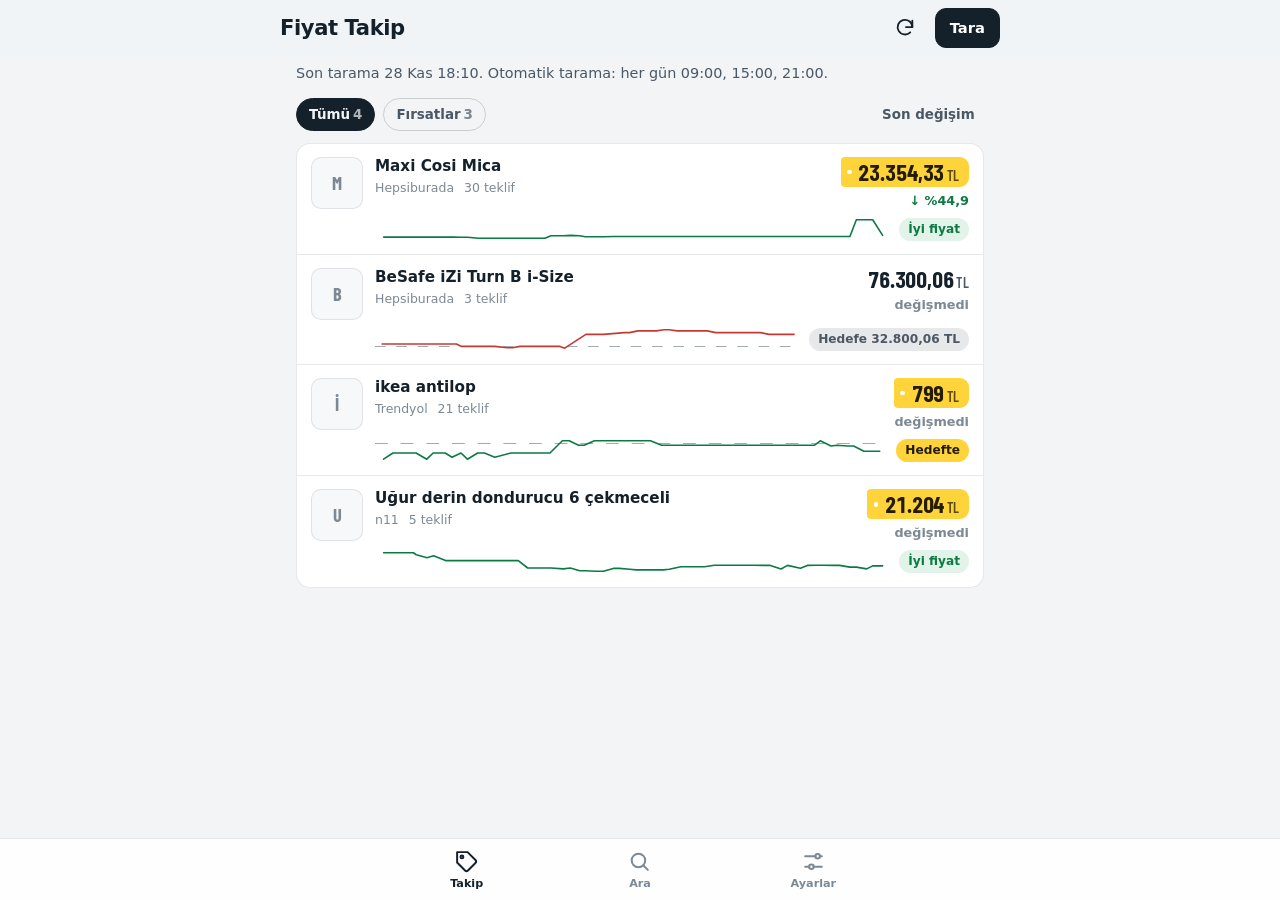
==== commit e6706cc0: "Fiyat taramasi: 2026-11-28 15:10 UTC [skip ci]" ====
--- a/docs/index.html
+++ b/docs/index.html
@@ -5,7 +5,7 @@
 <meta name="viewport" content="width=device-width, initial-scale=1, viewport-fit=cover">
 <title>Fiyat Takip</title>
 <meta name="description" content="Türk pazaryerlerinde fiyat arama ve takip">
-<meta name="ft-generated" content="1795828357">
+<meta name="ft-generated" content="1795878647">
 <meta name="theme-color" content="#f2f4f6" media="(prefers-color-scheme: light)">
 <meta name="theme-color" content="#0e1418" media="(prefers-color-scheme: dark)">
 <link rel="manifest" href="manifest.webmanifest">
@@ -24,7 +24,7 @@
 <div id="app" class="app" aria-live="polite">
   <noscript><p class="noscript">Bu uygulama JavaScript gerektirir.</p></noscript>
 </div>
-<script id="ft-data" type="application/json">{"version":2,"generated_at":1795828357,"repo":"kaan2635/fiyat-takip","schedule":"Her gün 09:00, 15:00, 21:00","settings":{"drop_alert_percent":5.0,"default_sites":["trendyol","hepsiburada","amazon","n11","pazarama","teknosa","mediamarkt"]},"sources":[{"id":"trendyol","label":"Trendyol","default":true},{"id":"hepsiburada","label":"Hepsiburada","default":true},{"id":"amazon","label":"Amazon","default":true},{"id":"n11","label":"n11","default":true},{"id":"pazarama","label":"Pazarama","default":true},{"id":"teknosa","label":"Teknosa","default":true},{"id":"mediamarkt","label":"MediaMarkt","default":true}],"products":[{"id":"besafe-izi-turn-b-i-size","name":"BeSafe iZi Turn B i-Size","kind":"search","query":"BeSafe iZi Turn B i-Size","url":"","enabled":true,"mode":"http","target":43500.0,"rules":{"sites":[],"exclude":[],"must_include":[],"min_price":20000.0,"max_price":null,"include_listings":[],"exclude_listings":[]},"added_at":"","status":"ok","note":"3 teklif | BeSafe Besafe Izi Turn B I-Size Oto Koltuğu 0-18 kg Anthracite Mesh","scanned_at":1795828337,"price":76300.06,"price_is_stale":false,"currency":"TRY","in_stock":true,"best":{"site":"hepsiburada.com","url":"https://www.hepsiburada.com/besafe-izi-turn-b-i-size-oto-koltugu-0-18-kg-anthracite-mesh-pm-HBC0000R3KMEB","title":"BeSafe Besafe Izi Turn B I-Size Oto Koltuğu 0-18 kg Anthracite Mesh","key":"hepsiburada:HBC0000R3KMEB"},"image":"https://productimages.hepsiburada.net/s/777/222-222/110003217545128.jpg","stats":{"current":76300.06,"previous":76300.06,"lowest":38647.58,"highest":88698.75,"lowest_at":1794351308,"change_percent":0.0,"points":163,"first_seen":1790109015,"is_lowest_ever":false},"deal":{"level":"high","position":0.752,"low":38647.58,"high":88698.75,"average":51796.56,"vs_average_percent":47.3,"window_days":90},"history":[[1790109015,43500.0],[1790109784,43500.0],[1790113809,43500.0],[1790114370,43500.0],[1790116793,43424.25],[1790154017,43424.25],[1790160956,43424.25],[1790180173,43424.25],[1790197907,43424.25],[1790248501,43424.25],[1790267914,43424.25],[1790284458,43424.25],[1790335218,43424.25],[1790354653,43424.25],[1790370681,43424.25],[1790420196,43424.25],[1790438171,43424.25],[1790455429,43424.25],[1790508831,43424.25],[1790526754,43424.25],[1790542808,43424.25],[1790600826,43424.25],[1790636398,43424.25],[1790684227,43424.25],[1790719088,43424.25],[1790769758,43424.25],[1790782348,43424.25],[1790782405,43424.25],[1790782451,43424.25],[1790782655,43424.25],[1790786706,43424.25],[1790805412,43424.25],[1790858130,43500.0],[1790893499,43500.0],[1790942424,43500.0],[1790972264,45999.0],[1790972611,45999.0],[1790978056,43500.0],[1791025997,43500.0],[1791042625,43500.0],[1791060049,43500.0],[1791114784,45999.0],[1791131565,43500.0],[1791147408,43500.0],[1791208167,43500.0],[1791244148,43500.0],[1791291231,43500.0],[1791325514,43500.0],[1791377275,43500.0],[1791413408,43500.0],[1791464205,43500.0],[1791500451,43500.0],[1791549769,43500.0],[1791565821,43500.0],[1791584508,43500.0],[1791633697,43500.0],[1791666924,43500.0],[1791720873,43500.0],[1791754524,45999.0],[1791815890,45999.0],[1791850452,45999.0],[1791898955,45999.0],[1791930137,45999.0],[1791976863,45999.0],[1791996135,45999.0],[1792012851,45999.0],[1792061924,45999.0],[1792076819,45999.0],[1792081638,45999.0],[1792098037,45999.0],[1792147917,45999.0],[1792167163,45999.0],[1792182940,45999.0],[1792232143,45999.0],[1792249571,45999.0],[1792264849,45999.0],[1792268068,45999.0],[1792319483,45999.0],[1792337381,45999.0],[1792354340,45999.0],[1792412524,45999.0],[1792447457,45999.0],[1792494105,45999.0],[1792513673,45999.0],[1792531199,45999.0],[1792581520,45999.0],[1792601101,45999.0],[1792617623,45999.0],[1792667846,45999.0],[1792687524,45999.0],[1792703783,45999.0],[1792753715,45999.0],[1792773371,45999.0],[1792789504,45999.0],[1792837542,45999.0],[1792855842,45999.0],[1792873322,45999.0],[1792925573,45999.0],[1792942837,45999.0],[1792960104,45999.0],[1793017429,42499.15],[1793053326,49999.0],[1793101384,49999.0],[1793122547,49999.0],[1793138023,49999.0],[1793189721,49999.0],[1793225822,49999.0],[1793276726,49999.0],[1793313007,49999.0],[1793362628,49999.0],[1793397542,49999.0],[1793447313,49999.0],[1793465723,49999.0],[1793480777,49999.0],[1793537247,49999.0],[1793569559,49999.0],[1793631401,49999.0],[1793666323,43424.25],[1793713467,43424.25],[1793746692,43424.25],[1793800392,43424.25],[1793834275,43424.25],[1793887715,43424.25],[1793973046,39999.0],[1794005198,39999.0],[1794054924,43424.25],[1794087072,43424.25],[1794142348,43424.25],[1794174350,43424.25],[1794237948,43424.25],[1794273314,43424.25],[1794320862,43424.25],[1794351308,38647.58],[1794494694,76300.06],[1794525369,76300.06],[1794578527,76300.06],[1794611938,76300.06],[1794749631,81068.75],[1794781996,81068.75],[1794841243,85837.5],[1794879634,85837.5],[1794929806,85837.5],[1794962339,85837.5],[1795014848,88698.75],[1795046241,88698.75],[1795101719,85837.57],[1795134061,85837.57],[1795186738,85837.57],[1795218263,85837.57],[1795270823,85837.57],[1795301448,85837.57],[1795356686,81068.82],[1795389535,81068.82],[1795455183,81068.82],[1795492335,81068.82],[1795539856,81068.82],[1795571853,81068.82],[1795625597,81068.82],[1795657137,81068.82],[1795710653,76300.06],[1795743131,76300.06],[1795796220,76300.06],[1795828337,76300.06]],"offers":[{"site":"hepsiburada.com","title":"BeSafe Besafe Izi Turn B I-Size Oto Koltuğu 0-18 kg Anthracite Mesh","price":76300.06,"url":"https://www.hepsiburada.com/besafe-izi-turn-b-i-size-oto-koltugu-0-18-kg-anthracite-mesh-pm-HBC0000R3KMEB","image":"https://productimages.hepsiburada.net/s/777/222-222/110003217545128.jpg","key":"hepsiburada:HBC0000R3KMEB"},{"site":"hepsiburada.com","title":"BeSafe Besafe Izı Turn B I-Size Oto Koltuğu 0-18 kg Metalic Melange","price":76300.06,"url":"https://www.hepsiburada.com/besafe-izi-turn-b-i-size-oto-koltugu-0-18-kg-metalic-melange-pm-HBC0000R3L9R3","image":"https://productimages.hepsiburada.net/s/777/222-222/110003217584703.jpg","key":"hepsiburada:HBC0000R3L9R3"},{"site":"n11.com","title":"Besafe İzı Turn B I-size Oto Koltuğu 0-18 Kg Metalic Melange","price":82976.25,"url":"https://www.n11.com/urun/besafe-izi-turn-b-i-size-oto-koltugu-0-18-kg-metalic-melange-152652534","image":"https://n11scdn.akamaized.net/a1/640/12/58/83/32/IMG-3443796237776997911.jpg","key":"n11:152652534"}],"rejected":[],"warnings":[],"per_site":{"trendyol":{"ok":true,"found":7,"kept":0},"hepsiburada":{"ok":true,"found":2,"kept":2},"amazon":{"ok":true,"found":5,"kept":0},"n11":{"ok":true,"found":1,"kept":1},"pazarama":{"ok":true,"found":20,"kept":0},"teknosa":{"ok":true,"found":20,"kept":0},"mediamarkt":{"ok":true,"found":12,"kept":0}}},{"id":"maxi-cosi-mica","name":"Maxi Cosi Mica","kind":"search","query":"Maxi Cosi Mica","url":"","enabled":true,"mode":"http","target":null,"rules":{"sites":[],"exclude":[],"must_include":[],"min_price":null,"max_price":null,"include_listings":[],"exclude_listings":["n11:66354387"]},"added_at":"","status":"ok","note":"1 teklif | Maxi-Cosi Mica 360 I-Size Slidetech Kızaklı Pro Isofix'li Dönebilir Yatabilir Bebek Oto Koltuğu 0-18 kg Konforlu Kullanım","scanned_at":1795828344,"price":42353.8,"price_is_stale":false,"currency":"TRY","in_stock":true,"best":{"site":"hepsiburada.com","url":"https://www.hepsiburada.com/maxi-cosi-mica-360-pro-i-size-slidetech-kizakli-isofix-li-donebilir-yatabilir-0-18-kg-bebek-oto-pm-HBC0000GJYSL9","title":"Maxi-Cosi Mica 360 I-Size Slidetech Kızaklı Pro Isofix'li Dönebilir Yatabilir Bebek Oto Koltuğu 0-18 kg Konforlu Kullanım","key":"hepsiburada:HBC0000GJYSL9"},"image":"https://productimages.hepsiburada.net/s/777/222-222/110001906957120.jpg","stats":{"current":42353.8,"previous":42353.8,"lowest":19999.0,"highest":50302.98,"lowest_at":1793800398,"change_percent":0.0,"points":132,"first_seen":1790972634,"is_lowest_ever":false},"deal":{"level":"normal","position":0.738,"low":19999.0,"high":50302.98,"average":24522.26,"vs_average_percent":72.7,"window_days":90},"history":[[1790972634,27679.2],[1790978061,27679.2],[1791026004,27679.2],[1791042630,27679.2],[1791060054,27679.2],[1791114803,27679.2],[1791131572,27679.2],[1791147413,27679.2],[1791208172,27679.2],[1791244153,27679.2],[1791291236,27679.2],[1791325519,27679.2],[1791377280,27679.2],[1791413412,27679.2],[1791464209,27679.2],[1791500457,27679.2],[1791549775,27679.2],[1791565825,27679.2],[1791584512,27679.2],[1791633701,27679.2],[1791666930,27679.2],[1791720878,27679.2],[1791754530,27679.2],[1791815894,25949.25],[1791850458,25949.25],[1791898960,25949.25],[1791930142,25949.25],[1791976868,25949.25],[1791996140,25949.25],[1792012856,25949.25],[1792061930,25949.25],[1792076832,24719.0],[1792079078,24719.0],[1792081645,24719.0],[1792098042,24719.0],[1792147924,24719.0],[1792167170,24719.0],[1792182947,24719.0],[1792232152,24719.0],[1792249578,24719.0],[1792268075,24719.0],[1792319494,24719.0],[1792337388,24719.0],[1792354347,24719.0],[1792412531,24719.0],[1792447468,24719.0],[1792494116,24719.0],[1792513685,24719.0],[1792531206,24719.0],[1792581527,24719.0],[1792601112,24719.0],[1792617634,24719.0],[1792667858,24719.0],[1792687532,24719.0],[1792703790,24899.0],[1792753721,24899.0],[1792773383,24899.0],[1792789513,25499.0],[1792837554,25499.0],[1792855848,27679.2],[1792873329,27679.2],[1792925581,27679.2],[1792942848,27679.2],[1792960111,50302.98],[1793006216,22990.0],[1793017434,22990.0],[1793053333,22990.0],[1793101391,22990.0],[1793122554,21243.0],[1793138033,21243.0],[1793189727,21243.0],[1793225829,21243.0],[1793276733,21243.0],[1793313014,21243.0],[1793362635,21243.0],[1793397549,21243.0],[1793447322,21243.0],[1793465730,21243.0],[1793480783,21300.0],[1793537259,21300.0],[1793569566,21243.0],[1793631407,21243.0],[1793666334,21243.0],[1793713474,21150.0],[1793746699,21150.0],[1793800398,19999.0],[1793834282,19999.0],[1793887721,19999.0],[1793973053,19999.0],[1794005205,19999.0],[1794054934,19999.0],[1794087080,19999.0],[1794142355,19999.0],[1794174358,22990.0],[1794237955,22990.0],[1794273324,23354.33],[1794320870,22985.0],[1794351319,21835.75],[1794404489,21797.37],[1794442139,21797.37],[1794494705,22056.87],[1794525376,22056.87],[1794578539,22056.87],[1794611944,22056.87],[1794661502,22056.87],[1794693737,22056.87],[1794749639,22056.87],[1794782003,22056.87],[1794841250,22056.87],[1794879641,22056.87],[1794929813,22056.87],[1794962349,22056.87],[1795014854,22056.87],[1795046248,22056.87],[1795101726,22056.87],[1795134068,22056.87],[1795186745,22056.87],[1795218273,22056.87],[1795270835,22056.87],[1795301454,22056.87],[1795356693,22056.87],[1795389542,22056.87],[1795455194,22056.87],[1795492347,22056.87],[1795539862,22056.87],[1795571860,22056.87],[1795625604,22056.87],[1795657144,22056.87],[1795710660,22056.87],[1795743140,42353.8],[1795796231,42353.8],[1795828344,42353.8]],"offers":[{"site":"hepsiburada.com","title":"Maxi-Cosi Mica 360 I-Size Slidetech Kızaklı Pro Isofix'li Dönebilir Yatabilir Bebek Oto Koltuğu 0-18 kg Konforlu Kullanım","price":42353.8,"url":"https://www.hepsiburada.com/maxi-cosi-mica-360-pro-i-size-slidetech-kizakli-isofix-li-donebilir-yatabilir-0-18-kg-bebek-oto-pm-HBC0000GJYSL9","image":"https://productimages.hepsiburada.net/s/777/222-222/110001906957120.jpg","key":"hepsiburada:HBC0000GJYSL9"}],"rejected":[{"site":"n11.com","title":"Maxi Cosi MaxiCosi Mica 360 Pro İSize Dünyanın İlk Kızaklı, Araç Dışına Çıkabilen İsofix'Li 360 Dönebilir Yatabilir 018 Kg Bebek Oto Koltuğu Authentic Graphite","price":24590.0,"url":"https://www.n11.com/urun/maxicosi-mica-360-pro-isize-dunyanin-ilk-kizakli-arac-disina-cikabilen-isofixli-360-donebilir-yatabilir-018-kg-bebek-oto-koltugu-authentic-graphite-66354387","currency":"TRY","image":"https://n11scdn.akamaized.net/a1/640/02/11/64/32/IMG-7164332642042844711.jpg","key":"n11:66354387","code":"user","reason":"bu ilani 'bu urun degil' diye isaretledin","near":true},{"site":"hepsiburada.com","title":"Maxi-Cosi MaxiCosi Mica 360 Pro İSize Dünyanın İlk Kızaklı, Araç Dışına Çıkabilen Adac'Lı İsofix'Li 360 Dönebilir Yatabilir 018 Kg Bebek Oto Koltuğu Authentic Grey","price":23354.33,"url":"https://www.hepsiburada.com/maxicosi-mica-360-pro-isize-dunyanin-ilk-kizakli-arac-disina-cikabilen-adac-li-isofix-li-360-donebilir-yatabilir-018-kg-bebek-oto-koltugu-authentic-grey-p-HBCV00005TB8SC","currency":"TRY","image":"https://productimages.hepsiburada.net/s/777/222-222/110001209427685.jpg","key":"hepsiburada:HBCV00005TB8SC","code":"variant","reason":"farkli model olabilir (sorguda yok: pro)","near":true},{"site":"trendyol.com","title":"MAXİ-COSİ Maxi-cosi Mica 360 Pro I-size Slidetech Kızaklı Isofix'li Dönebilir Yatabilir 0-18 Kg Oto Koltuğu","price":24590.0,"url":"https://www.trendyol.com/maxi-cosi/maxi-cosi-mica-360-pro-i-size-slidetech-kizakli-isofix-li-donebilir-yatabilir-0-18-kg-oto-koltugu-p-808307874?boutiqueId=61&merchantId=109213","currency":"TRY","image":"https://cdn.dsmcdn.com/mnresize/400/-/ty1731/prod/QC_ENRICHMENT/20250821/12/04c29eb3-c668-30f8-858b-161b4da6c957/1_org_zoom.jpg","key":"trendyol:808307874","code":"variant","reason":"farkli model olabilir (sorguda yok: pro)","near":true},{"site":"amazon.com.tr","title":"Maxi-Cosi Mica 360 Pro I-Size SlideTech Kızaklı İsofix'li Dönebilir Yatabilir 0-18 Kg Bebek Oto Koltuğu Authentic","price":24590.0,"url":"https://www.amazon.com.tr/dp/B0CTKNRDNR","currency":"TRY","image":"https://m.media-amazon.com/images/I/51J9uj2KkIL._AC_UL320_.jpg","key":"amazon:B0CTKNRDNR","code":"variant","reason":"farkli model olabilir (sorguda yok: pro)","near":true},{"site":"pazarama.com","title":"Maxi-Cosi Mica 360 Pro I-Size SlideTech Kızaklı İsofix'li Dönebilir Yatabilir 0-18 Kg Bebek Oto Koltuğu Authentic Graphite","price":24590.0,"url":"https://www.pazarama.com/maxi-cosi-mica-360-pro-i-size-slidetech-kizakli-isofixli-donebilir-yatabilir-0-18-kg-bebek-oto-koltugu-authentic-graphite-p-8712930187189","currency":"TRY","image":"https://img.pzrmcdn.com/mnresize/452/448/asset/8712930187189/images/maxicosimica360proisizeslidetechkzaklsofixlidnebiliryatabilir018kgbebekotokoltuuauthenticgraphite-1.jpg","key":"pazarama:8712930187189","code":"variant","reason":"farkli model olabilir (sorguda yok: pro)","near":true},{"site":"trendyol.com","title":"MAXİ-COSİ Mica Slide Pro i-Size 27 cm Araç Dışına Çıkabilen 360 Dönebilir 0-18 kg Bebek Oto Koltuğu Authentic Truffle","price":24990.0,"url":"https://www.trendyol.com/maxi-cosi/mica-slide-pro-i-size-27-cm-arac-disina-cikabilen-360-donebilir-0-18-kg-bebek-oto-koltugu-authentic-truffle-p-1216597640?boutiqueId=61&merchantId=109213","currency":"TRY","image":"https://cdn.dsmcdn.com/mnresize/400/-/ty1977/prod/QC_PREP/20261015/16/027b09a5-cccb-3ec3-a817-16ecb1b90efe/1_org_zoom.jpg","key":"trendyol:1216597640","code":"variant","reason":"farkli model olabilir (sorguda yok: pro)","near":true},{"site":"trendyol.com","title":"MAXİ-COSİ Mica Slide Pro i-Size 27 cm Araç Dışına Çıkabilen 360 Dönebilir 0-18 kg Bebek Oto Koltuğu Authentic Black","price":24990.0,"url":"https://www.trendyol.com/maxi-cosi/mica-slide-pro-i-size-27-cm-arac-disina-cikabilen-360-donebilir-0-18-kg-bebek-oto-koltugu-authentic-black-p-1216616536?boutiqueId=61&merchantId=109213","currency":"TRY","image":"https://cdn.dsmcdn.com/mnresize/400/-/ty1979/prod/QC_PREP/20261015/16/e4829c6c-f622-34fb-9c8e-f387e09ae0a9/1_org_zoom.jpg","key":"trendyol:1216616536","code":"variant","reason":"farkli model olabilir (sorguda yok: pro)","near":true},{"site":"trendyol.com","title":"MAXİ-COSİ Mica Slide Pro i-Size 27 cm Araç Dışına Çıkabilen 360 Dönebilir 0-18 kg Bebek Oto Koltuğu Authentic Green","price":24990.0,"url":"https://www.trendyol.com/maxi-cosi/mica-slide-pro-i-size-27-cm-arac-disina-cikabilen-360-donebilir-0-18-kg-bebek-oto-koltugu-authentic-green-p-1216622965?boutiqueId=61&merchantId=109213","currency":"TRY","image":"https://cdn.dsmcdn.com/mnresize/400/-/ty1979/prod/QC_PREP/20261015/16/38c247c3-4e02-320d-bfbc-06fb854afcb8/1_org_zoom.jpg","key":"trendyol:1216622965","code":"variant","reason":"farkli model olabilir (sorguda yok: pro)","near":true},{"site":"hepsiburada.com","title":"Maxi-Cosi Mica Slide Pro i-Size 27 cm Araç Dışına Çıkabilen 360 Dönebilir 0-18 kg Bebek Oto Koltuğu Authentic Truffle","price":24990.0,"url":"https://www.hepsiburada.com/maxi-cosi-mica-slide-pro-i-size-27-cm-arac-disina-cikabilen-360-donebilir-0-18-kg-bebek-oto-koltugu-authentic-truffle-p-HBCV0000MVDKY5","currency":"TRY","image":"https://productimages.hepsiburada.net/s/777/222-222/110002708658078.jpg","key":"hepsiburada:HBCV0000MVDKY5","code":"variant","reason":"farkli model olabilir (sorguda yok: pro)","near":true},{"site":"hepsiburada.com","title":"Maxi-Cosi Mica 360 Pro 0-18 kg Black - Bebeconfort Gaiafix 15-36 kg Stitch Oto Koltuğu Paketi","price":24990.0,"url":"https://www.hepsiburada.com/maxi-cosi-mica-360-pro-0-18-kg-black-bebeconfort-gaiafix-15-36-kg-stitch-oto-koltugu-paketi-p-HBCV0000NWTF30","currency":"TRY","image":"https://productimages.hepsiburada.net/s/777/222-222/110002853599596.jpg","key":"hepsiburada:HBCV0000NWTF30","code":"variant","reason":"farkli model olabilir (sorguda yok: pro)","near":true},{"site":"amazon.com.tr","title":"Maxi-Cosi Mica Slide Pro, 360° Oto Koltuğu 0-4 Yaş, Authentic Green","price":24990.0,"url":"https://www.amazon.com.tr/dp/B0HPGL8F8C","currency":"TRY","image":"https://m.media-amazon.com/images/I/515JG3HxcnL._AC_UL320_.jpg","key":"amazon:B0HPGL8F8C","code":"variant","reason":"farkli model olabilir (sorguda yok: pro)","near":true},{"site":"amazon.com.tr","title":"Maxi-Cosi Mica Slide Pro, 360° Oto Koltuğu 0-4 Yaş, Authentic Black","price":24990.0,"url":"https://www.amazon.com.tr/dp/B0HPGQY3XX","currency":"TRY","image":"https://m.media-amazon.com/images/I/51JLJCN9ZRL._AC_UL320_.jpg","key":"amazon:B0HPGQY3XX","code":"variant","reason":"farkli model olabilir (sorguda yok: pro)","near":true},{"site":"amazon.com.tr","title":"Maxi-Cosi Mica Slide Pro, 360° Dönebilen Oto Koltuğu, 0-4 Yaş, Authentic Truffle","price":24990.0,"url":"https://www.amazon.com.tr/dp/B0HPGT6TLH","currency":"TRY","image":"https://m.media-amazon.com/images/I/51syk6HHr9L._AC_UL320_.jpg","key":"amazon:B0HPGT6TLH","code":"variant","reason":"farkli model olabilir (sorguda yok: pro)","near":true},{"site":"n11.com","title":"Maxi-cosi Mica Slide Pro İ-size Dünyanın İlk Kızaklı, Araç Dışına Çıkabilen İsofix'li 360 Dönebilir Yatabilir 0-18 Kg Bebek Oto Koltuğu Authentic Black","price":24990.0,"url":"https://www.n11.com/urun/maxi-cosi-mica-slide-pro-i-size-dunyanin-ilk-kizakli-arac-disina-cikabilen-isofixli-360-donebilir-yatabilir-0-18-kg-bebek-oto-koltugu-authentic-black-144578601","currency":"TRY","image":"https://n11scdn.akamaized.net/a1/640/01/38/89/99/IMG-2550675669460407814.jpg","key":"n11:144578601","code":"variant","reason":"farkli model olabilir (sorguda yok: pro)","near":true},{"site":"n11.com","title":"Maxi-cosi Mica Slide Pro İ-size Dünyanın İlk Kızaklı, Araç Dışına Çıkabilen İsofix'li 360 Dönebilir Yatabilir 0-18 Kg Bebek Oto Koltuğu Authentic Truffle","price":24990.0,"url":"https://www.n11.com/urun/maxi-cosi-mica-slide-pro-i-size-dunyanin-ilk-kizakli-arac-disina-cikabilen-isofixli-360-donebilir-yatabilir-0-18-kg-bebek-oto-koltugu-authentic-truffle-144576412","currency":"TRY","image":"https://n11scdn.akamaized.net/a1/640/01/39/89/10/IMG-7601441892169188614.jpg","key":"n11:144576412","code":"variant","reason":"farkli model olabilir (sorguda yok: pro)","near":true},{"site":"n11.com","title":"Maxi-cosi Mica Slide Pro İ-size Dünyanın İlk Kızaklı, Araç Dışına Çıkabilen İsofix'li 360 Dönebilir Yatabilir 0-18 Kg Bebek Oto Koltuğu Authentic Green","price":24990.0,"url":"https://www.n11.com/urun/maxi-cosi-mica-slide-pro-i-size-dunyanin-ilk-kizakli-arac-disina-cikabilen-isofixli-360-donebilir-yatabilir-0-18-kg-bebek-oto-koltugu-authentic-green-144585356","currency":"TRY","image":"https://n11scdn.akamaized.net/a1/640/05/10/52/29/IMG-2286287813444797147.jpg","key":"n11:144585356","code":"variant","reason":"farkli model olabilir (sorguda yok: pro)","near":true},{"site":"n11.com","title":"Maxi-cosi Mica 360 Pro 0-18 Kg Black - Bebeconfort Gaiafix 15-36 Kg Black Oto Koltuğu Paketi","price":24990.0,"url":"https://www.n11.com/urun/maxi-cosi-mica-360-pro-0-18-kg-black-bebeconfort-gaiafix-15-36-kg-black-oto-koltugu-paketi-147311136","currency":"TRY","image":"https://n11scdn.akamaized.net/a1/640/01/70/00/05/IMG-4155625863192711511.jpg","key":"n11:147311136","code":"variant","reason":"farkli model olabilir (sorguda yok: pro)","near":true},{"site":"n11.com","title":"Maxi-cosi Mica 360 Pro 0-18 Kg Grap - Bebeconfort Gaiafix 15-36 Kg Grap Oto Koltuğu Paketi","price":24990.0,"url":"https://www.n11.com/urun/maxi-cosi-mica-360-pro-0-18-kg-grap-bebeconfort-gaiafix-15-36-kg-grap-oto-koltugu-paketi-147313415","currency":"TRY","image":"https://n11scdn.akamaized.net/a1/640/01/98/88/83/IMG-6582041067418695350.jpg","key":"n11:147313415","code":"variant","reason":"farkli model olabilir (sorguda yok: pro)","near":true},{"site":"n11.com","title":"Maxi-cosi Mica 360 Pro 0-18 Kg Black - Bebeconfort Gaiafix 15-36 Kg Spiderman Oto Koltuğu Paketi","price":24990.0,"url":"https://www.n11.com/urun/maxi-cosi-mica-360-pro-0-18-kg-black-bebeconfort-gaiafix-15-36-kg-spiderman-oto-koltugu-paketi-147098066","currency":"TRY","image":"https://n11scdn.akamaized.net/a1/640/07/63/90/11/IMG-1300440284128013128.jpg","key":"n11:147098066","code":"variant","reason":"farkli model olabilir (sorguda yok: pro)","near":true},{"site":"n11.com","title":"Maxi-cosi Mica 360 Pro 0-18 Kg Black - Bebeconfort Gaiafix 15-36 Kg Stitch Oto Koltuğu Paketi","price":24990.0,"url":"https://www.n11.com/urun/maxi-cosi-mica-360-pro-0-18-kg-black-bebeconfort-gaiafix-15-36-kg-stitch-oto-koltugu-paketi-147088152","currency":"TRY","image":"https://n11scdn.akamaized.net/a1/640/15/91/60/80/IMG-3188672110038052537.jpg","key":"n11:147088152","code":"variant","reason":"farkli model olabilir (sorguda yok: pro)","near":true},{"site":"pazarama.com","title":"Maxi-Cosi Mica Slide Pro i-Size Dünyanın İlk Kızaklı, Araç Dışına Çıkabilen İsofix'li 360 Dönebilir Yatabilir 0-18 kg Bebek Oto Koltuğu Authentic Black","price":24990.0,"url":"https://www.pazarama.com/maxi-cosi-mica-slide-pro-oto-koltugu-siyah-0-18kg-isofix-8720291001679-p-8720291001679","currency":"TRY","image":"https://img.pzrmcdn.com/mnresize/452/448/asset/8720291001679/images/maxicosimicaslideproisizednyannlkkzaklaradnakabilensofixli360dnebiliryatabilir018kgbebekotokoltuuauthenticblack-195dce4e3-1f59-42a7-b98d-369371661d3c.png","key":"pazarama:8720291001679","code":"variant","reason":"farkli model olabilir (sorguda yok: pro)","near":true},{"site":"pazarama.com","title":"Maxi-Cosi Mica Slide Pro i-Size Dünyanın İlk Kızaklı, Araç Dışına Çıkabilen İsofix'li 360 Dönebilir Yatabilir 0-18 kg Bebek Oto Koltuğu Authentic Truffle","price":24990.0,"url":"https://www.pazarama.com/maxi-cosi-mica-slide-pro-oto-koltugu-bej-0-18kg-isofix-8720291001686-p-8720291001686","currency":"TRY","image":"https://img.pzrmcdn.com/mnresize/452/448/asset/8720291001686/images/maxicosimicaslideproisizednyannlkkzaklaradnakabilensofixli360dnebiliryatabilir018kgbebekotokoltuuauthentictruffle-153e7730b-1aba-40d8-b244-0c557f5d392d.png","key":"pazarama:8720291001686","code":"variant","reason":"farkli model olabilir (sorguda yok: pro)","near":true},{"site":"pazarama.com","title":"Maxi-Cosi Mica Slide Pro i-Size Dünyanın İlk Kızaklı, Araç Dışına Çıkabilen İsofix'li 360 Dönebilir Yatabilir 0-18 kg Bebek Oto Koltuğu Authentic Green","price":24990.0,"url":"https://www.pazarama.com/maxi-cosi-mica-slide-pro-oto-koltugu-yesil-0-18kg-isofix-8720291001709-p-8720291001709","currency":"TRY","image":"https://img.pzrmcdn.com/mnresize/452/448/asset/8720291001709/images/maxicosimicaslideproisizednyannlkkzaklaradnakabilensofixli360dnebiliryatabilir018kgbebekotokoltuuauthenticgreen-1e55b94b2-a50a-4668-820e-3a7729694c6c.png","key":"pazarama:8720291001709","code":"variant","reason":"farkli model olabilir (sorguda yok: pro)","near":true},{"site":"pazarama.com","title":"Maxi-Cosi Mica 360 Pro 0-18 kg Grap - Bebeconfort GaiaFix 15-36 kg Grap Oto Koltuğu Paketi","price":24990.0,"url":"https://www.pazarama.com/maxi-cosi-mica-360-pro-bebeconfort-gaiafix-oto-koltugu-gri-8685338915213-p-8685338915213","currency":"TRY","image":"https://img.pzrmcdn.com/mnresize/452/448/asset/8685338915213/images/maxicosimica360pro018kggrapbebeconfortgaiafix1536kggrapotokoltuupaketi-1dd918815-ae67-412b-b002-93dea572df3b.jpg","key":"pazarama:8685338915213","code":"variant","reason":"farkli model olabilir (sorguda yok: pro)","near":true},{"site":"hepsiburada.com","title":"Die Grup Tr Maxi-Cosi Mica 360 Pro I-Size Slidetech Kızaklı Isofix'li Dönebilir Yatabilir 0-18 kg Bebek Oto Koltuğu Authentic","price":38733.99,"url":"https://www.hepsiburada.com/tr-maxi-cosi-mica-360-pro-i-size-slidetech-kizakli-isofix-li-donebilir-yatabilir-0-18-kg-bebek-oto-koltugu-authentic-pm-HBC0000SBIA75","currency":"TRY","image":"https://productimages.hepsiburada.net/s/777/222-222/110003318399194.jpg","key":"hepsiburada:HBC0000SBIA75","code":"variant","reason":"farkli model olabilir (sorguda yok: pro)","near":true}],"warnings":[],"per_site":{"trendyol":{"ok":true,"found":36,"kept":0},"hepsiburada":{"ok":true,"found":20,"kept":1},"amazon":{"ok":true,"found":33,"kept":0},"n11":{"ok":true,"found":13,"kept":0},"pazarama":{"ok":true,"found":5,"kept":0},"teknosa":{"ok":true,"found":26,"kept":0},"mediamarkt":{"ok":true,"found":12,"kept":0}}},{"id":"ikea-antilop","name":"ikea antilop","kind":"search","query":"ikea antilop","url":"","enabled":true,"mode":"http","target":1000.0,"rules":{"sites":[],"exclude":[],"must_include":[],"min_price":null,"max_price":null,"include_listings":[],"exclude_listings":["n11:140821695","pazarama:2569658857","hepsiburada:HBC00003HZXNR","trendyol:1174933439","hepsiburada:HBC00003P0AW6","hepsiburada:HB000007RFQQ","amazon:B0GV89Z922","amazon:B0GV8FZY6T","amazon:B0GV7XLSKL","amazon:B00GMM4ELG","hepsiburada:HBC0000AL34RD","hepsiburada:HBC0000A71M9O","hepsiburada:HBC000048ADQT","amazon:B0GV8G11H7","hepsiburada:HBC00008YYPWC","hepsiburada:HBC00008YZ28A","hepsiburada:HBC0000DC3SSC","hepsiburada:HBC00003HZYTH","amazon:B0H6MDWWVV","trendyol:866271423","hepsiburada:HBC0000A8XKEH","amazon:B0GZ4F9DYH"]},"added_at":"2026-10-17T19:21:37+00:00","status":"ok","note":"22 teklif | IKEA antilop mama sandalye ayaklık","scanned_at":1795828351,"price":799.0,"price_is_stale":false,"currency":"TRY","in_stock":true,"best":{"site":"trendyol.com","url":"https://www.trendyol.com/ikea/antilop-mama-sandalye-ayaklik-p-1174868535?boutiqueId=61&merchantId=216281","title":"IKEA antilop mama sandalye ayaklık","key":"trendyol:1174868535"},"image":"https://cdn.dsmcdn.com/mnresize/400/-/ty1934/prod/QC_PREP/20260723/14/fe4b53f0-a508-34c9-9d68-a9f275137500/1_org_zoom.jpg","stats":{"current":799.0,"previous":799.0,"lowest":585.0,"highest":1695.0,"lowest_at":1792667868,"change_percent":0.0,"points":92,"first_seen":1792264906,"is_lowest_ever":false},"deal":{"level":"good","position":0.193,"low":585.0,"high":1695.0,"average":915.3,"vs_average_percent":-12.7,"window_days":90},"history":[[1792264906,1410.0],[1792268082,1410.0],[1792319500,1409.0],[1792337395,1400.0],[1792354354,1409.0],[1792412538,1410.0],[1792447474,1409.0],[1792494128,1444.15],[1792513694,1444.15],[1792531213,1400.0],[1792581534,1460.0],[1792601123,1695.0],[1792617646,799.0],[1792667868,585.0],[1792687543,699.0],[1792703797,1075.0],[1792753728,749.0],[1792773389,749.0],[1792789523,749.0],[1792837559,749.0],[1792855855,749.0],[1792873335,749.0],[1792925588,749.0],[1792942853,585.0],[1792960119,699.0],[1793017441,636.65],[1793053340,636.65],[1793101398,585.0],[1793122561,585.0],[1793138045,599.0],[1793189734,585.0],[1793225835,585.0],[1793276740,749.0],[1793313021,585.0],[1793362642,749.0],[1793397555,749.0],[1793447333,749.0],[1793465737,749.0],[1793480790,749.0],[1793537264,585.0],[1793569573,749.0],[1793631413,749.0],[1793666339,636.65],[1793713481,749.0],[1793746706,585.0],[1793800405,749.0],[1793834288,749.0],[1793887728,636.65],[1793973061,749.0],[1794005212,749.0],[1794054945,749.0],[1794087086,749.0],[1794142362,749.0],[1794174364,749.0],[1794237962,1075.0],[1794273336,1075.0],[1794320876,955.27],[1794351324,955.27],[1794404500,1075.0],[1794442147,1075.0],[1794494716,1075.0],[1794525382,1075.0],[1794578545,1075.0],[1794611951,1075.0],[1794661509,1075.0],[1794693742,1075.0],[1794749644,955.37],[1794782010,955.37],[1794841257,955.37],[1794879648,955.37],[1794929819,955.37],[1794962355,955.37],[1795014864,955.37],[1795046255,955.37],[1795101733,955.37],[1795134075,955.37],[1795186752,955.37],[1795218284,955.37],[1795270846,955.37],[1795301461,955.37],[1795356700,955.37],[1795389549,955.37],[1795455200,955.37],[1795492358,955.37],[1795539868,955.37],[1795571867,1075.0],[1795625610,935.9],[1795657150,955.37],[1795710666,935.9],[1795743151,935.9],[1795796243,799.0],[1795828351,799.0]],"offers":[{"site":"trendyol.com","title":"IKEA antilop mama sandalye ayaklık","price":799.0,"url":"https://www.trendyol.com/ikea/antilop-mama-sandalye-ayaklik-p-1174868535?boutiqueId=61&merchantId=216281","image":"https://cdn.dsmcdn.com/mnresize/400/-/ty1934/prod/QC_PREP/20260723/14/fe4b53f0-a508-34c9-9d68-a9f275137500/1_org_zoom.jpg","key":"trendyol:1174868535"},{"site":"trendyol.com","title":"IKEA ANTİLOP MAMA OTURMA YERİ","price":935.9,"url":"https://www.trendyol.com/ikea/antilop-mama-oturma-yeri-p-833005956?boutiqueId=61&merchantId=1359135","image":"https://cdn.dsmcdn.com/mnresize/400/-/ty1619/prod/QC/20241229/22/c840b498-a464-3995-91eb-c0b44a8d2355/1_org_zoom.jpg","key":"trendyol:833005956"},{"site":"trendyol.com","title":"IKEA Antilop minder, destek minderi kılıfı , sarı-beyaz, şişirilebilir minder, sadece minder ilanıdır","price":952.12,"url":"https://www.trendyol.com/ikea/antilop-minder-destek-minderi-kilifi-sari-beyaz-sisirilebilir-minder-sadece-minder-ilanidir-p-1244806127?boutiqueId=61&merchantId=171530","image":"https://cdn.dsmcdn.com/mnresize/400/-/ty2023/prod/QC_PREP/20261118/11/fc13fb92-cfb1-3ada-ab33-52f6e199b50b/1_org_zoom.jpg","key":"trendyol:1244806127"},{"site":"n11.com","title":"Ikea Antılop Destek Minderi Kılıfı, Çok Renkli","price":1075.0,"url":"https://www.n11.com/urun/ikea-antilop-destek-minderi-kilifi-cok-renkli-146922549","image":"https://n11scdn.akamaized.net/a1/640/14/21/55/40/IMG-2269039127682916701.jpg","key":"n11:146922549"},{"site":"n11.com","title":"Ikea Antılop Destek Minderi Kılıfı, Sarı-beyaz","price":1082.57,"url":"https://www.n11.com/urun/ikea-antilop-destek-minderi-kilifi-sari-beyaz-146913819","image":"https://n11scdn.akamaized.net/a1/640/13/78/48/50/IMG-5220919055427935527.jpg","key":"n11:146913819"},{"site":"n11.com","title":"Ikea Antılop Destek Minderi Kılıfı, Mavi-beyaz","price":1110.45,"url":"https://www.n11.com/urun/ikea-antilop-destek-minderi-kilifi-mavi-beyaz-146903507","image":"https://n11scdn.akamaized.net/a1/640/14/78/08/22/IMG-8208462317681845231.jpg","key":"n11:146903507"},{"site":"trendyol.com","title":"IKEA Antilop Mama Sandalyesi Emniyet Kemerli Tepsi Dahil Değildir","price":1356.52,"url":"https://www.trendyol.com/ikea/antilop-mama-sandalyesi-emniyet-kemerli-tepsi-dahil-degildir-p-34236339?boutiqueId=61&merchantId=1359135","image":"https://cdn.dsmcdn.com/mnresize/400/-/ty1444/product/media/images/prod/QC/20240727/13/cebcbb19-ee90-3e63-8633-531a9fb98796/1_org_zoom.jpg","key":"trendyol:34236339"},{"site":"trendyol.com","title":"IKEA Antilop Emniyet Kemerli Mama Sandalyesi Tepsi Dahil Değildir","price":1405.0,"url":"https://www.trendyol.com/ikea/antilop-emniyet-kemerli-mama-sandalyesi-tepsi-dahil-degildir-p-1254432587?boutiqueId=61&merchantId=1288467","image":"https://cdn.dsmcdn.com/mnresize/400/-/ty2032/prod/QC_PREP/20261125/21/a0188c90-1a15-3a3a-a21f-a0471ff98bab/1_org_zoom.jpg","key":"trendyol:1254432587"},{"site":"hepsiburada.com","title":"IKEA Antılop Mama Sandalyesi Beyaz 90 cm","price":1412.0,"url":"https://www.hepsiburada.com/antilop-mama-sandalyesi-beyaz-90-cm-pm-HBC0000ARG8X7","image":"https://productimages.hepsiburada.net/s/777/222-222/110001280349035.jpg","key":"hepsiburada:HBC0000ARG8X7"},{"site":"hepsiburada.com","title":"IKEA Elite Antılop Mama Sandalyesi (Tepsisiz Model) 1 Adet","price":1490.0,"url":"https://www.hepsiburada.com/ikea-elite-antilop-mama-sandalyesi-tepsisiz-model-1-adet-pm-HBC00008YYSFK","image":"https://productimages.hepsiburada.net/s/777/222-222/110001054924913.jpg","key":"hepsiburada:HBC00008YYSFK"},{"site":"trendyol.com","title":"IKEA Antılop Tepsili Mama Sandalyesi","price":1515.0,"url":"https://www.trendyol.com/ikea/antilop-tepsili-mama-sandalyesi-p-216960231?boutiqueId=61&merchantId=668259","image":"https://cdn.dsmcdn.com/mnresize/400/-/ty1601/prod/QC/20241112/00/925496f6-2bc0-3576-b306-4056984d1222/1_org_zoom.jpg","key":"trendyol:216960231"},{"site":"trendyol.com","title":"IKEA Premium Ürün Kaliteli Dayanıklı Taşınabilir Kolay Kurulum 90 Cm Tepsili Mama Sandalyesi ANTILOP","price":1517.64,"url":"https://www.trendyol.com/ikea/premium-urun-kaliteli-dayanikli-tasinabilir-kolay-kurulum-90-cm-tepsili-mama-sandalyesi-antilop-p-898225840?boutiqueId=61&merchantId=668259","image":"https://cdn.dsmcdn.com/mnresize/400/-/ty1631/prod/QC/20250130/12/e9962148-2b2f-3051-bc95-a42bd9c3409d/1_org_zoom.jpg","key":"trendyol:898225840"},{"site":"trendyol.com","title":"IKEA Antilop Mama Sandalyesi Tepsili","price":1524.17,"url":"https://www.trendyol.com/ikea/antilop-mama-sandalyesi-tepsili-p-32510146?boutiqueId=61&merchantId=901531","image":"https://cdn.dsmcdn.com/mnresize/400/-/ty1844/prod/QC_ENRICHMENT/20260323/20/73d05c58-4c7c-3ce6-81b5-822d20ca63ed/1_org_zoom.jpg","key":"trendyol:32510146"},{"site":"n11.com","title":"Ikea Antilop Destek Minderi Kılıfı, Mavi-beyaz","price":1525.24,"url":"https://www.n11.com/urun/antilop-destek-minderi-kilifi-mavi-beyaz-152598088","image":"https://n11scdn.akamaized.net/a1/640/03/55/29/98/IMG-3571932867871016870.jpg","key":"n11:152598088"},{"site":"n11.com","title":"Ikea Antilop Destek Minderi Kılıfı, Çok Renkli","price":1525.24,"url":"https://www.n11.com/urun/antilop-destek-minderi-kilifi-cok-renkli-152607284","image":"https://n11scdn.akamaized.net/a1/640/14/23/56/93/IMG-4426986193774255180.jpg","key":"n11:152607284"},{"site":"hepsiburada.com","title":"IKEA  Beyaz Antilop Tepsili Mama Sandalyesi 0 - 3 Yaş İçin Kemerli ve Portatif Tasarım","price":1565.4,"url":"https://www.hepsiburada.com/ikea-unisex-beyaz-antilop-tepsili-mama-sandalyesi-pm-HBC00005L52NQ","image":"https://productimages.hepsiburada.net/s/530/222-222/110000588049682.jpg","key":"hepsiburada:HBC00005L52NQ"},{"site":"hepsiburada.com","title":"IKEA Antilop Beyaz Tepsili Kemerli Mama Sandalyesi 0 - 4 Yaş İçin Portatif Kullanım","price":1583.0,"url":"https://www.hepsiburada.com/ikea-antilop-siyah-tepsili-kemerli-mama-sandalyesi-0-4-yas-icin-portatif-kullanim-pm-HB000007RFQG","image":"https://productimages.hepsiburada.net/s/777/222-222/110001361871627.jpg","key":"hepsiburada:HB000007RFQG"},{"site":"hepsiburada.com","title":"IKEA Elite Unisex Beyaz Antilop Tepsili Mama Sandalyesi 1 Adet","price":1584.0,"url":"https://www.hepsiburada.com/ikea-elite-unisex-beyaz-antilop-tepsili-mama-sandalyesi-1-adet-pm-HBC00008YYQGE","image":"https://productimages.hepsiburada.net/s/777/222-222/110001054921140.jpg","key":"hepsiburada:HBC00008YYQGE"},{"site":"trendyol.com","title":"IKEA Antilop Sweetory Home Tepsili Emniyet Kemerli Mama Sandalyesi","price":1790.0,"url":"https://www.trendyol.com/ikea/antilop-sweetory-home-tepsili-emniyet-kemerli-mama-sandalyesi-p-1254435372?boutiqueId=61&merchantId=1288467","image":"https://cdn.dsmcdn.com/mnresize/400/-/ty2034/prod/QC_PREP/20261125/21/814bd005-49ae-34b8-868f-c4f5da685836/1_org_zoom.jpg","key":"trendyol:1254435372"},{"site":"trendyol.com","title":"IKEA Unisex Mavi Antilop Tepsili Mama Sandalyesi","price":1834.0,"url":"https://www.trendyol.com/ikea/unisex-mavi-antilop-tepsili-mama-sandalyesi-p-1055996070?boutiqueId=61&merchantId=668259","image":"https://cdn.dsmcdn.com/mnresize/400/-/ty1792/prod/QC_PREP/20251124/13/a99fe407-ed44-32fd-b5f1-b5eaf276c838/1_org_zoom.jpg","key":"trendyol:1055996070"},{"site":"hepsiburada.com","title":"IKEA Elite Unisex Beyaz Antilop Tepsili Mama Sandalyesi 1 Adet","price":1959.99,"url":"https://www.hepsiburada.com/ikea-elite-unisex-beyaz-antilop-tepsili-mama-sandalyesi-1-adet-pm-HBC00008YYPA9","image":"https://productimages.hepsiburada.net/s/777/222-222/110001054919057.jpg","key":"hepsiburada:HBC00008YYPA9"},{"site":"trendyol.com","title":"IKEA Unisex Beyaz Antilop Tepsili Mama Sandalyesi DRK29067293, one size","price":1990.0,"url":"https://www.trendyol.com/ikea/unisex-beyaz-antilop-tepsili-mama-sandalyesi-drk29067293-one-size-p-1175570723?boutiqueId=61&merchantId=1288467","image":"https://cdn.dsmcdn.com/mnresize/400/-/ty1940/prod/QC_PREP/20260724/17/267831aa-966b-39d1-a742-187c6e72472b/1_org_zoom.jpg","key":"trendyol:1175570723"}],"rejected":[{"site":"hepsiburada.com","title":"IKEA Antilop Mama Sandalyesi Tepsisi Yükseltilmiş Kenarlarla Beyaz Renkli Kolay Temizlenebilir","price":408.67,"url":"https://www.hepsiburada.com/ikea-antilop-mama-sandalyesi-tepsisi-yukseltilmis-kenarlarla-beyaz-renkli-kolay-temizlenebilir-pm-HB000007RFQQ","currency":"TRY","image":"https://productimages.hepsiburada.net/s/6/222-222/9715963920434.jpg","key":"hepsiburada:HB000007RFQQ","code":"user","reason":"bu ilani 'bu urun degil' diye isaretledin","near":true},{"site":"hepsiburada.com","title":"IKEA Antilop Mama Sandalyesi Beyaz Tepsi 42x42 cm Kolay Temizlenebilir 0-4 Yaş İçin","price":425.6,"url":"https://www.hepsiburada.com/ikea-antilop-mama-sandalyesi-beyaz-tepsi-42x42-cm-kolay-temizlenebilir-0-4-yas-icin-pm-HBC00003P0AW6","currency":"TRY","image":"https://productimages.hepsiburada.net/s/354/222-222/110000363180985.jpg","key":"hepsiburada:HBC00003P0AW6","code":"user","reason":"bu ilani 'bu urun degil' diye isaretledin","near":true},{"site":"hepsiburada.com","title":"IKEA Antilop Mama Sandalyesi Tepsisi Beyaz, 42X42 cm","price":444.0,"url":"https://www.hepsiburada.com/ikea-antilop-mama-sandalyesi-tepsisi-beyaz-42x42-cm-pm-HBC00003HZXNR","currency":"TRY","image":"https://productimages.hepsiburada.net/s/338/222-222/110000343887603.jpg","key":"hepsiburada:HBC00003HZXNR","code":"user","reason":"bu ilani 'bu urun degil' diye isaretledin","near":true},{"site":"hepsiburada.com","title":"IKEA Antılop Beyaz Mama Sandalyesi Ayağı Ergonomik Tasarım İle Kolay Temizlenebilir","price":547.0,"url":"https://www.hepsiburada.com/antilop-mama-sandalyesi-ayagi-beyaz-pm-HBC0000AL34RD","currency":"TRY","image":"https://productimages.hepsiburada.net/s/777/222-222/110001260399806.jpg","key":"hepsiburada:HBC0000AL34RD","code":"user","reason":"bu ilani 'bu urun degil' diye isaretledin","near":true},{"site":"hepsiburada.com","title":"IKEA Antilop Mama Sandalyesi Ayağı Alpha Good","price":570.0,"url":"https://www.hepsiburada.com/antilop-mama-sandalyesi-ayagi-alpha-good-pm-HBC0000A71M9O","currency":"TRY","image":"https://productimages.hepsiburada.net/s/777/222-222/110001216493754.jpg","key":"hepsiburada:HBC0000A71M9O","code":"user","reason":"bu ilani 'bu urun degil' diye isaretledin","near":true},{"site":"amazon.com.tr","title":"Pamuklu Mama Sandalyesi Minderi, Yeşil Kaktüs Lama, İkea Antilop ve Pilsan Uyumlu","price":585.0,"url":"https://www.amazon.com.tr/dp/B0GV8FZY6T","currency":"TRY","image":"https://m.media-amazon.com/images/I/61Krrhw-F6L._AC_UL320_.jpg","key":"amazon:B0GV8FZY6T","code":"user","reason":"bu ilani 'bu urun degil' diye isaretledin","near":true},{"site":"amazon.com.tr","title":"Pamuklu Mama Sandalyesi Minderi, Mavi Yıldızlı, İkea Antilop ve Pilsan Uyumlu","price":585.0,"url":"https://www.amazon.com.tr/dp/B0GV89Z922","currency":"TRY","image":"https://m.media-amazon.com/images/I/61BWzoNj++L._AC_UL320_.jpg","key":"amazon:B0GV89Z922","code":"user","reason":"bu ilani 'bu urun degil' diye isaretledin","near":true},{"site":"amazon.com.tr","title":"Pamuklu Mama Sandalyesi Minderi, Mavi Şirin Ayıcıklar Desenli, Lila Arka Yüz, İkea Antilop ve Pilsan Uyumlu","price":585.0,"url":"https://www.amazon.com.tr/dp/B0GV7XLSKL","currency":"TRY","image":"https://m.media-amazon.com/images/I/71f9OPw8B7L._AC_UL320_.jpg","key":"amazon:B0GV7XLSKL","code":"user","reason":"bu ilani 'bu urun degil' diye isaretledin","near":true},{"site":"hepsiburada.com","title":"IKEA Antilop Mama Sandalyesi Renkli 0-4 Yaş İçin Portatif 4 Adet Ayak Seti","price":636.0,"url":"https://www.hepsiburada.com/ikea-antilop-mama-sandalyesi-renkli-0-4-yas-icin-portatif-4-adet-ayak-seti-pm-HBC000048ADQT","currency":"TRY","image":"https://productimages.hepsiburada.net/s/397/222-222/110000422536025.jpg","key":"hepsiburada:HBC000048ADQT","code":"user","reason":"bu ilani 'bu urun degil' diye isaretledin","near":true},{"site":"hepsiburada.com","title":"IKEA Elite Antılop Destek Minderi Kılıfı Sarı-Beyaz 40573695 1 Adet","price":695.8,"url":"https://www.hepsiburada.com/ikea-elite-antilop-destek-minderi-kilifi-sari-beyaz-40573695-1-adet-pm-HBC00008YZ28A","currency":"TRY","image":"https://productimages.hepsiburada.net/s/777/222-222/110001054949123.jpg","key":"hepsiburada:HBC00008YZ28A","code":"user","reason":"bu ilani 'bu urun degil' diye isaretledin","near":true},{"site":"hepsiburada.com","title":"IKEA Elite Çok Renkli Antılop Destek Minderi Kılıfı 1 Adet 0-6 Yaş İçin Geometrik Desenli","price":723.2,"url":"https://www.hepsiburada.com/ikea-elite-antilop-destek-minderi-kilifi-cok-renkli-1-adet-pm-HBC00008YYPWC","currency":"TRY","image":"https://productimages.hepsiburada.net/s/777/222-222/110001054919482.jpg","key":"hepsiburada:HBC00008YYPWC","code":"user","reason":"bu ilani 'bu urun degil' diye isaretledin","near":true},{"site":"hepsiburada.com","title":"IKEA Antılop Mavi-Beyaz Destek Minderi Kılıfı","price":735.0,"url":"https://www.hepsiburada.com/antilop-mavi-beyaz-destek-minderi-kilifi-pm-HBC0000DC3SSC","currency":"TRY","image":"https://productimages.hepsiburada.net/s/777/222-222/110001574958315.jpg","key":"hepsiburada:HBC0000DC3SSC","code":"user","reason":"bu ilani 'bu urun degil' diye isaretledin","near":true},{"site":"amazon.com.tr","title":"İkea Antilop Mama Sandalyesi İçin Destek Minderi, Çift Taraflı, Doğa Yeşilli","price":750.0,"url":"https://www.amazon.com.tr/dp/B0GV8G11H7","currency":"TRY","image":"https://m.media-amazon.com/images/I/61JptXshhKL._AC_UL320_.jpg","key":"amazon:B0GV8G11H7","code":"user","reason":"bu ilani 'bu urun degil' diye isaretledin","near":true},{"site":"hepsiburada.com","title":"IKEA Antilop Mama Sandalyesi Oturağı Antilop","price":792.0,"url":"https://www.hepsiburada.com/ikea-antilop-mama-sandalyesi-oturagi-antilop-pm-HBC00003HZYTH","currency":"TRY","image":"https://productimages.hepsiburada.net/s/338/222-222/110000343887775.jpg","key":"hepsiburada:HBC00003HZYTH","code":"user","reason":"bu ilani 'bu urun degil' diye isaretledin","near":true},{"site":"trendyol.com","title":"IKEA Antilop Bebek mama masa saandelyesi Destek Minderi Kılıfı, Çok Renkli","price":804.58,"url":"https://www.trendyol.com/ikea/antilop-bebek-mama-masa-saandelyesi-destek-minderi-kilifi-cok-renkli-p-866271423?boutiqueId=61&merchantId=921939","currency":"TRY","image":"https://cdn.dsmcdn.com/mnresize/400/-/ty1584/prod/QC/20241013/23/531c2307-6215-305d-868f-34125dabc81d/1_org_zoom.jpg","key":"trendyol:866271423","code":"user","reason":"bu ilani 'bu urun degil' diye isaretledin","near":true},{"site":"amazon.com.tr","title":"IKEA Antilop Mama Sandalyesi Destek Minderi Kılıfı, Mavi-Beyaz Çizgili","price":849.9,"url":"https://www.amazon.com.tr/dp/B0H6MDWWVV","currency":"TRY","image":"https://m.media-amazon.com/images/I/71892hUKASL._AC_UL320_.jpg","key":"amazon:B0H6MDWWVV","code":"user","reason":"bu ilani 'bu urun degil' diye isaretledin","near":true},{"site":"hepsiburada.com","title":"IKEA Ikea Antilop Mama Sandalyesi Oturma Yeri, Beyaz, 39X37X35 cm","price":1090.0,"url":"https://www.hepsiburada.com/ikea-antilop-mama-sandalyesi-oturma-yeri-beyaz-39x37x35-cm-pm-HBC0000A8XKEH","currency":"TRY","image":"https://productimages.hepsiburada.net/s/777/222-222/110001223621892.jpg","key":"hepsiburada:HBC0000A8XKEH","code":"user","reason":"bu ilani 'bu urun degil' diye isaretledin","near":true},{"site":"amazon.com.tr","title":"IKEA Antilop Uyumlu Mama Sandalyesi Aparatı (Lila) | Uzun Ömürlü, Su Geçirmez | Sadece Aparat","price":1170.0,"url":"https://www.amazon.com.tr/dp/B0GZ4F9DYH","currency":"TRY","image":"https://m.media-amazon.com/images/I/61KKVeakOiL._AC_UL320_.jpg","key":"amazon:B0GZ4F9DYH","code":"user","reason":"bu ilani 'bu urun degil' diye isaretledin","near":true},{"site":"n11.com","title":"K&G Foot Rest O-ring Kauçuk Halka 6 Adet Antilop İkea Mama Sandalyesine Uyumlu Conta","price":254.32,"url":"https://www.n11.com/urun/o-ring-kaucuk-halka-6-adet-antilop-ikea-mama-sandalyesine-uyumlu-conta-144307064","currency":"TRY","image":"https://n11scdn.akamaized.net/a1/640/04/76/46/23/IMG-3911909693627040451.jpg","key":"n11:144307064","code":"outlier","reason":"diger tekliflerden cok ucuz (medyan 1502); aksesuar ya da yanlis urun olabilir","near":true},{"site":"amazon.com.tr","title":"Pamuklu Mama Sandalyesi Minderi, Doğa Hayvanları Desenli, İkea Antilop ve Benzer Modellere Uyumlu","price":585.0,"url":"https://www.amazon.com.tr/dp/B0GV817JXF","currency":"TRY","image":"https://m.media-amazon.com/images/I/611Snp3x6RL._AC_UL320_.jpg","key":"amazon:B0GV817JXF","code":"outlier","reason":"diger tekliflerden cok ucuz (medyan 1502); aksesuar ya da yanlis urun olabilir","near":true}],"warnings":[],"per_site":{"trendyol":{"ok":true,"found":36,"kept":11},"hepsiburada":{"ok":true,"found":17,"kept":6},"amazon":{"ok":true,"found":25,"kept":0},"n11":{"ok":true,"found":7,"kept":5},"pazarama":{"ok":true,"found":1,"kept":0},"teknosa":{"ok":true,"found":27,"kept":0},"mediamarkt":{"ok":true,"found":12,"kept":0}}},{"id":"ugur-derin-dondurucu-6-cekmeceli","name":"Uğur derin dondurucu 6 çekmeceli","kind":"search","query":"Uğur derin dondurucu 6 çekmeceli","url":"","enabled":true,"mode":"http","target":null,"rules":{"sites":[],"exclude":[],"must_include":[],"min_price":null,"max_price":null,"include_listings":[],"exclude_listings":[]},"added_at":"2026-10-17T19:23:17+00:00","status":"ok","note":"5 teklif | Uğur UED 6204 DTK NF R65 205 LT 6 Çekmeceli Dikey Derin Dondurucu","scanned_at":1795828357,"price":21204.0,"price_is_stale":false,"currency":"TRY","in_stock":true,"best":{"site":"n11.com","url":"https://www.n11.com/urun/ugur-ued-6204-dtk-nf-r65-205-lt-6-cekmeceli-dikey-derin-dondurucu-71699026","title":"Uğur UED 6204 DTK NF R65 205 LT 6 Çekmeceli Dikey Derin Dondurucu","key":"n11:71699026"},"image":"https://n11scdn.akamaized.net/a1/640/11/11/83/19/IMG-1084705100362830151.jpg","stats":{"current":21204.0,"previous":20472.3,"lowest":19935.11,"highest":25380.0,"lowest_at":1794404512,"change_percent":3.57,"points":92,"first_seen":1792265003,"is_lowest_ever":false},"deal":{"level":"good","position":0.233,"low":19935.11,"high":25380.0,"average":22695.92,"vs_average_percent":-6.6,"window_days":90},"history":[[1792265003,24840.0],[1792268089,24840.0],[1792319509,24840.0],[1792337402,24840.0],[1792354361,24840.0],[1792412544,25110.0],[1792447481,25110.0],[1792494139,25380.0],[1792513705,25380.0],[1792531220,25380.0],[1792581540,25380.0],[1792601134,25380.0],[1792617657,25380.0],[1792667880,25380.0],[1792687550,25380.0],[1792703804,25380.0],[1792753735,24500.0],[1792773396,24500.0],[1792789528,24500.0],[1792837566,24500.0],[1792855862,24500.0],[1792873343,24500.0],[1792925595,24440.0],[1792942860,24440.0],[1792960126,24440.0],[1793017448,24377.5],[1793053347,24377.5],[1793101404,24377.5],[1793122568,24377.5],[1793138055,24377.5],[1793189741,24377.5],[1793225842,24377.5],[1793276747,24377.5],[1793313028,24377.5],[1793362650,24377.5],[1793397561,24377.5],[1793447345,24377.5],[1793465744,24377.5],[1793480796,23920.0],[1793537271,23166.0],[1793569580,23660.0],[1793631421,22500.0],[1793666345,22500.0],[1793713487,22500.0],[1793746712,22500.0],[1793800412,22500.0],[1793834296,22500.0],[1793887735,22500.0],[1793973067,22500.0],[1794005218,22500.0],[1794054957,20700.0],[1794087093,20700.0],[1794142369,20700.0],[1794174371,20700.0],[1794237969,20493.0],[1794273347,20700.0],[1794320884,20024.11],[1794351331,20024.11],[1794404512,19935.11],[1794442153,19935.11],[1794494726,20608.0],[1794525389,20608.0],[1794578551,20421.24],[1794611958,20240.0],[1794661516,20240.0],[1794693749,20240.0],[1794749651,20240.0],[1794782017,20419.4],[1794841263,21009.0],[1794879655,21009.0],[1794929826,21009.0],[1794962361,21009.0],[1795014875,21385.0],[1795046262,21385.0],[1795101739,21385.0],[1795134082,21385.0],[1795186758,21385.0],[1795218296,21385.0],[1795270857,21344.0],[1795301468,21344.0],[1795356707,20454.4],[1795389555,21344.0],[1795455206,20633.0],[1795492369,21344.0],[1795539875,21376.54],[1795571874,21376.54],[1795625617,21344.0],[1795657157,21344.0],[1795710673,20928.16],[1795743162,20928.16],[1795796253,20472.3],[1795828357,21204.0]],"offers":[{"site":"n11.com","title":"Uğur UED 6204 DTK NF R65 205 LT 6 Çekmeceli Dikey Derin Dondurucu","price":21204.0,"url":"https://www.n11.com/urun/ugur-ued-6204-dtk-nf-r65-205-lt-6-cekmeceli-dikey-derin-dondurucu-71699026","image":"https://n11scdn.akamaized.net/a1/640/11/11/83/19/IMG-1084705100362830151.jpg","key":"n11:71699026"},{"site":"hepsiburada.com","title":"Uğur Ued 6204 Dtk Nf R65 6 Çekmeceli No-Frost Derin Dondurucu","price":21383.12,"url":"https://www.hepsiburada.com/ugur-ued-6204-dtk-nf-r65-6-cekmeceli-no-frost-derin-dondurucu-p-HBCV000072849O","image":"https://productimages.hepsiburada.net/s/777/222-222/110000781041577.jpg","key":"hepsiburada:HBCV000072849O"},{"site":"trendyol.com","title":"Uğur Ued 6204 Dtk Nf R65 6 Çekmeceli Nofrost Dikey Derin Dondurucu","price":29700.0,"url":"https://www.trendyol.com/ugur/ued-6204-dtk-nf-r65-6-cekmeceli-nofrost-dikey-derin-dondurucu-p-734240541?boutiqueId=61&merchantId=1205705","image":"https://cdn.dsmcdn.com/mnresize/400/-/ty1491/product/media/images/prod/QC/20240820/21/507db140-b834-3c7e-8fa1-ae16211a6c23/1_org_zoom.jpg","key":"trendyol:734240541"},{"site":"pazarama.com","title":"Uğur UED 6204 DTK NFI R65 6 Çekmeceli Dikey Derin Dondurucu","price":37830.0,"url":"https://www.pazarama.com/ugur-derin-dondurucu-6-cekmece-dikey-gri-85-1cm-167kwh-ebsbey255-p-EBSBEY255","image":"https://img.pzrmcdn.com/mnresize/452/448/asset/EBSBEY255/images/uurued6204dtknfir656ekmecelidikeyderindondurucu-180577ffa-8364-42fb-aefc-629836c5a38b.jpg","key":"pazarama:EBSBEY255"},{"site":"pazarama.com","title":"UĞUR UED 6204 DTK NFI 6 ÇEKMECELİ NO FROST DERİN DONDURUCU 204 LİTRE İNOX","price":39000.0,"url":"https://www.pazarama.com/ugur-ued-6204-dtk-nfi-6-cekmeceli-no-frost-derin-dondurucu-204-litre-inox-p-COLD015","image":"https://img.pzrmcdn.com/mnresize/452/448/asset/COLD015/images/uurued6204dtknfi6ekmecelnofrostderndondurucu204ltrenox-1.png","key":"pazarama:COLD015"}],"rejected":[{"site":"hepsiburada.com","title":"Uğur Ued 3087 Dtk R65 3 Çekmeceli 87 Litre Derin Dondurucu","price":9584.99,"url":"https://www.hepsiburada.com/ugur-ued-3087-dtk-r65-3-cekmeceli-87-litre-derin-dondurucu-pm-HBC00008XB1GG","currency":"TRY","image":"https://productimages.hepsiburada.net/s/777/222-222/110001088936877.jpg","key":"hepsiburada:HBC00008XB1GG","code":"tokens","reason":"baslik sorguyla ortusmuyor (4/5, eksik: 6)","near":true},{"site":"trendyol.com","title":"Tecna TDE 6210 6 Çekmeceli 210 Lt Derin Dondurucu - 7 Yıl Motor Garantili","price":16799.0,"url":"https://www.trendyol.com/tecna/tde-6210-6-cekmeceli-210-lt-derin-dondurucu-7-yil-motor-garantili-p-816135616?boutiqueId=61&merchantId=1220906","currency":"TRY","image":"https://cdn.dsmcdn.com/mnresize/400/-/ty2014/prod/QC_ENRICHMENT/20261110/09/8cacb1b3-a584-3291-8aa9-909819700863/1_org_zoom.jpg","key":"trendyol:816135616","code":"tokens","reason":"baslik sorguyla ortusmuyor (4/5, eksik: ugur)","near":true},{"site":"trendyol.com","title":"Vestel DERİN DONDURUCU 6 ÇEKMECELİ CDM 601 E","price":21957.0,"url":"https://www.trendyol.com/vestel/derin-dondurucu-6-cekmeceli-cdm-601-e-p-817985514?boutiqueId=61&merchantId=1016398","currency":"TRY","image":"https://cdn.dsmcdn.com/mnresize/400/-/ty1551/prod/QC/20240917/11/c2de269d-d5eb-3b3a-8663-c361027b4223/1_org_zoom.jpg","key":"trendyol:817985514","code":"tokens","reason":"baslik sorguyla ortusmuyor (4/5, eksik: ugur)","near":true},{"site":"teknosa.com","title":"Uğur UED 5175 DTK 175 L 5 Çekmeceli Derin Dondurucu","price":25551.76,"url":"https://www.teknosa.com/ugur-ued-5175-dtk-175-l-5-cekmeceli-derin-dondurucu-p-782190015","currency":"TRY","image":"https://reimg-teknosa-cloud-prod.mncdn.com/mnresize/300/300/productimage/782190015/782190015_0_MC/e910fad4e3aa44f4830309d639b5742a.jpg","key":"teknosa:782190015","code":"tokens","reason":"baslik sorguyla ortusmuyor (4/5, eksik: 6)","near":true},{"site":"trendyol.com","title":"Uğur Ued 7266 Dtk 7 Çekmeceli Derin Dondurucu 258 Lt","price":29700.0,"url":"https://www.trendyol.com/ugur/ued-7266-dtk-7-cekmeceli-derin-dondurucu-258-lt-p-33820457?boutiqueId=61&merchantId=986054","currency":"TRY","image":"https://cdn.dsmcdn.com/mnresize/400/-/ty1000386/product/media/images/prod/PIM/20260406/10/9958bc0c-4cda-4531-be93-d68f70f642ee/1_org_zoom.jpg","key":"trendyol:33820457","code":"tokens","reason":"baslik sorguyla ortusmuyor (4/5, eksik: 6)","near":true},{"site":"teknosa.com","title":"Uğur UED 7266 DTK 258 L 7 Çekmeceli Dikey  Derin Dondurucu","price":34838.96,"url":"https://www.teknosa.com/ugur-ued-7266-dtk-258-l-7-cekmeceli-dikey-derin-dondurucu-p-782190016","currency":"TRY","image":"https://reimg-teknosa-cloud-prod.mncdn.com/mnresize/300/300/productimage/782190016/782190016_0_MC/fde3fb104f2b49c9b3fd306ccd4fb723.jpg","key":"teknosa:782190016","code":"tokens","reason":"baslik sorguyla ortusmuyor (4/5, eksik: 6)","near":true},{"site":"mediamarkt.com.tr","title":"GRUNDIG GFNE 8440 E Enerji Sınıfı 6 Çekmeceli 404L No Frost Derin Dondurucu Beyaz","price":39999.0,"url":"https://www.mediamarkt.com.tr/tr/product/_grundig-gfne-8440-e-enerji-sinifi-6-cekmeceli-404l-no-frost-derin-dondurucu-beyaz-1209484.html","currency":"TRY","image":"https://assets.mmsrg.com/isr/166325/c1/-/ASSET_MMS_75318863","key":"mediamarkt:1209484","code":"tokens","reason":"baslik sorguyla ortusmuyor (4/5, eksik: ugur)","near":true},{"site":"amazon.com.tr","title":"ATA HOME 6'Lı Kırılmaz Saklama Kabı Derin Dondurucu Difrize Uygun Buzdolabı Düzenleyici Organizeri 1,5 Lt Şeffaf","price":301.97,"url":"https://www.amazon.com.tr/dp/B0GC5HVWZD","currency":"TRY","image":"https://m.media-amazon.com/images/I/710X2AB6UiL._AC_UL320_.jpg","key":"amazon:B0GC5HVWZD","code":"tokens","reason":"baslik sorguyla ortusmuyor (3/5, eksik: ugur, cekmeceli)","near":true},{"site":"amazon.com.tr","title":"Hobby Life Alaska Derin Dondurucu Saklama Kabı 6'lı Set 9.5 Litre - BPA (Beyaz)","price":398.0,"url":"https://www.amazon.com.tr/dp/B0HCRS9H8L","currency":"TRY","image":"https://m.media-amazon.com/images/I/515e8mocEEL._AC_UL320_.jpg","key":"amazon:B0HCRS9H8L","code":"tokens","reason":"baslik sorguyla ortusmuyor (3/5, eksik: ugur, cekmeceli)","near":true},{"site":"amazon.com.tr","title":"Hobby Life Alaska Derin Dondurucu Saklama Kabı 6'lı Set 9.5 Litre - BPA (Vişne)","price":398.0,"url":"https://www.amazon.com.tr/dp/B0DVGTQCFL","currency":"TRY","image":"https://m.media-amazon.com/images/I/61ii-y02N9L._AC_UL320_.jpg","key":"amazon:B0DVGTQCFL","code":"tokens","reason":"baslik sorguyla ortusmuyor (3/5, eksik: ugur, cekmeceli)","near":true},{"site":"amazon.com.tr","title":"Orret Home 6’lı Derin Dondurucu Saklama Kabı Seti, -20°C Deep Freeze No Frost Buzluk Kabı, 6 Farklı Boy Kapaklı Gıda Saklama Kabı, BPA İçermez, İstiflenebilir Dondurucu ve Buzdolabı Kabı (ASORTİ RENK)","price":599.0,"url":"https://www.amazon.com.tr/dp/B0HH3HHF9B","currency":"TRY","image":"https://m.media-amazon.com/images/I/51XlIBOf30L._AC_UL320_.jpg","key":"amazon:B0HH3HHF9B","code":"tokens","reason":"baslik sorguyla ortusmuyor (3/5, eksik: ugur, cekmeceli)","near":true},{"site":"trendyol.com","title":"Windsor CD310320W0 3 Çekmeceli 103 Litre Beyaz Derin Dondurucu","price":9024.05,"url":"https://www.trendyol.com/windsor/cd310320w0-3-cekmeceli-103-litre-beyaz-derin-dondurucu-p-1134746729?boutiqueId=61&merchantId=296336","currency":"TRY","image":"https://cdn.dsmcdn.com/mnresize/400/-/ty1857/prod/QC_PREP/20260418/06/ed495190-84b4-394f-a8e3-23bce1243a07/1_org_zoom.jpg","key":"trendyol:1134746729","code":"tokens","reason":"baslik sorguyla ortusmuyor (3/5, eksik: ugur, 6)","near":true},{"site":"trendyol.com","title":"KUMTEL 3 Çekmeceli Dikey Derin Dondurucu 88 LİTRE HFR-100","price":9218.88,"url":"https://www.trendyol.com/kumtel/3-cekmeceli-dikey-derin-dondurucu-88-litre-hfr-100-p-831302462?boutiqueId=61&merchantId=113012","currency":"TRY","image":"https://cdn.dsmcdn.com/mnresize/400/-/ty1700/prod/QC_ENRICHMENT/20250625/14/eb1aad16-e5c8-33f6-8f72-d97a9d0081ec/1_org_zoom.jpg","key":"trendyol:831302462","code":"tokens","reason":"baslik sorguyla ortusmuyor (3/5, eksik: ugur, 6)","near":true},{"site":"trendyol.com","title":"Uğur Ued 3087 Derin Dondurucu (YENİ MODEL)","price":10449.0,"url":"https://www.trendyol.com/ugur/ued-3087-derin-dondurucu-yeni-model-p-929059455?boutiqueId=61&merchantId=1369341","currency":"TRY","image":"https://cdn.dsmcdn.com/mnresize/400/-/ty1665/prod/QC/20250421/17/7d4b8c01-152e-3d6d-8856-e0f6bbb24683/1_org_zoom.jpg","key":"trendyol:929059455","code":"tokens","reason":"baslik sorguyla ortusmuyor (3/5, eksik: 6, cekmeceli)","near":true},{"site":"trendyol.com","title":"Uğur UED 3087 DTK R65 DERİN DONDURUCU -87 LİTRE HACİM","price":10499.0,"url":"https://www.trendyol.com/ugur/ued-3087-dtk-r65-derin-dondurucu-87-litre-hacim-p-1191933596?boutiqueId=61&merchantId=1108507","currency":"TRY","image":"https://cdn.dsmcdn.com/mnresize/400/-/ty1948/prod/QC_PREP/20260827/14/be7c65e0-50d0-3690-bde8-330040a6ba42/1_org_zoom.jpg","key":"trendyol:1191933596","code":"tokens","reason":"baslik sorguyla ortusmuyor (3/5, eksik: 6, cekmeceli)","near":true},{"site":"teknosa.com","title":"Uğur UED 3087 DTK R65 87 L Beyaz Dikey Derin Dondurucu","price":10999.0,"url":"https://www.teknosa.com/ugur-ued-3087-dtk-r65-87-l-beyaz-dikey-derin-dondurucu-p-782190195","currency":"TRY","image":"https://reimg-teknosa-cloud-prod.mncdn.com/mnresize/300/300/productimage/782190195/782190195_0_MC/3e4f350b2bdb4639ac0c31c24a18f971.jpg","key":"teknosa:782190195","code":"tokens","reason":"baslik sorguyla ortusmuyor (3/5, eksik: 6, cekmeceli)","near":true},{"site":"trendyol.com","title":"Altus AL 511 M 5 Çekmeceli Dikey Derin Dondurucu","price":17798.0,"url":"https://www.trendyol.com/altus/al-511-m-5-cekmeceli-dikey-derin-dondurucu-p-830611351?boutiqueId=61&merchantId=106539","currency":"TRY","image":"https://cdn.dsmcdn.com/mnresize/400/-/ty1847/prod/QC_PREP/20260327/18/57d400aa-613d-3eb5-a00c-690fb5ab1752/1_org_zoom.jpg","key":"trendyol:830611351","code":"tokens","reason":"baslik sorguyla ortusmuyor (3/5, eksik: ugur, 6)","near":true},{"site":"trendyol.com","title":"Uğur Ued 5175 Dtk 5 Çekmece Derin Dondurucu","price":18789.0,"url":"https://www.trendyol.com/ugur/ued-5175-dtk-5-cekmece-derin-dondurucu-p-206667713?boutiqueId=61&merchantId=1147149","currency":"TRY","image":"https://cdn.dsmcdn.com/mnresize/400/-/ty1923/prod/QC_ENRICHMENT/20260504/11/bee07ded-8638-34e5-aef8-b0631fa8544a/1_org_zoom.jpg","key":"trendyol:206667713","code":"tokens","reason":"baslik sorguyla ortusmuyor (3/5, eksik: 6, cekmeceli)","near":true},{"site":"trendyol.com","title":"Regal CD 62221 196 Lt 6 Çekmece Derin Dondurucu","price":18891.84,"url":"https://www.trendyol.com/regal/cd-62221-196-lt-6-cekmece-derin-dondurucu-p-818021156?boutiqueId=61&merchantId=178143","currency":"TRY","image":"https://cdn.dsmcdn.com/mnresize/400/-/ty1777/prod/QC_ENRICHMENT/20251022/10/0c2961c5-ef15-3806-b8bd-996f81de7980/1_org_zoom.jpg","key":"trendyol:818021156","code":"tokens","reason":"baslik sorguyla ortusmuyor (3/5, eksik: ugur, cekmeceli)","near":true},{"site":"trendyol.com","title":"KOENIC OFZ 515 E Enerji Sınıfı 285 L 7 Çekmeceli Statik Dikey Derin Dondurucu Beyaz","price":20000.0,"url":"https://www.trendyol.com/koenic/ofz-515-e-enerji-sinifi-285-l-7-cekmeceli-statik-dikey-derin-dondurucu-beyaz-p-1146197600?boutiqueId=61&merchantId=275331","currency":"TRY","image":"https://cdn.dsmcdn.com/mnresize/400/-/ty1906/prod/QC_PREP/20260515/18/84a17834-0d6b-3da0-be2e-aba8671bd75d/1_org_zoom.jpg","key":"trendyol:1146197600","code":"tokens","reason":"baslik sorguyla ortusmuyor (3/5, eksik: ugur, 6)","near":true},{"site":"trendyol.com","title":"Beko 7072 MB Çekmeceli Derin Dondurucu","price":22899.0,"url":"https://www.trendyol.com/beko/7072-mb-cekmeceli-derin-dondurucu-p-922051219?boutiqueId=61&merchantId=1143753","currency":"TRY","image":"https://cdn.dsmcdn.com/mnresize/400/-/ty1855/prod/QC_ENRICHMENT/20260413/12/e589d63a-e228-3ed9-b42d-3b1f03a24162/1_org_zoom.jpg","key":"trendyol:922051219","code":"tokens","reason":"baslik sorguyla ortusmuyor (3/5, eksik: ugur, 6)","near":true},{"site":"trendyol.com","title":"Regal CD NF 62221 174 Lt 6 Çekmece No Frost Derin Dondurucu","price":23989.44,"url":"https://www.trendyol.com/regal/cd-nf-62221-174-lt-6-cekmece-no-frost-derin-dondurucu-p-818035497?boutiqueId=61&merchantId=178143","currency":"TRY","image":"https://cdn.dsmcdn.com/mnresize/400/-/ty1776/prod/QC_ENRICHMENT/20251022/10/baac7b6d-1fbb-3353-99a2-46d5d014d553/1_org_zoom.jpg","key":"trendyol:818035497","code":"tokens","reason":"baslik sorguyla ortusmuyor (3/5, eksik: ugur, cekmeceli)","near":true},{"site":"trendyol.com","title":"Vestel DERİN DONDURUCU 7 ÇEKMECELİ CDM 701","price":25582.0,"url":"https://www.trendyol.com/vestel/derin-dondurucu-7-cekmeceli-cdm-701-p-654364054?boutiqueId=61&merchantId=1016398","currency":"TRY","image":"https://cdn.dsmcdn.com/mnresize/400/-/ty1000386/product/media/images/prod/PIM/20260406/08/02a7c8a4-5a32-4e28-9c8f-332927a85167/1_org_zoom.jpg","key":"trendyol:654364054","code":"tokens","reason":"baslik sorguyla ortusmuyor (3/5, eksik: ugur, 6)","near":true},{"site":"mediamarkt.com.tr","title":"REGAL CD Nf 62221 174 l No Frost Çekmeceli Verimli Kullanım E Enerji Sınıfı Bölmeli Derin Dondurucu Beyaz","price":25999.0,"url":"https://www.mediamarkt.com.tr/tr/product/_regal-cd-nf-62221-174-l-no-frost-cekmeceli-verimli-kullanim-e-enerji-sinifi-bolmeli-derin-dondurucu-beyaz-174973961.html","currency":"TRY","image":"https://assets.mmsrg.com/isr/166325/c1/-/ASSET_MP_174987105","key":"mediamarkt:174973961","code":"tokens","reason":"baslik sorguyla ortusmuyor (3/5, eksik: ugur, 6)","near":true},{"site":"hepsiburada.com","title":"Uğur Ued 6204 Dtk Nfı Dikey Derin Dondurucu","price":26403.43,"url":"https://www.hepsiburada.com/ugur-ued-6204-dtk-nfi-dikey-derin-dondurucu-p-HBCV000065X5NT","currency":"TRY","image":"https://productimages.hepsiburada.net/s/777/222-222/110000698039323.jpg","key":"hepsiburada:HBCV000065X5NT","code":"tokens","reason":"baslik sorguyla ortusmuyor (3/5, eksik: 6, cekmeceli)","near":true}],"warnings":[],"per_site":{"trendyol":{"ok":true,"found":36,"kept":1},"hepsiburada":{"ok":true,"found":6,"kept":1},"amazon":{"ok":true,"found":5,"kept":0},"n11":{"ok":true,"found":1,"kept":1},"pazarama":{"ok":true,"found":2,"kept":2},"teknosa":{"ok":true,"found":12,"kept":0},"mediamarkt":{"ok":true,"found":12,"kept":0}}}]}</script>
+<script id="ft-data" type="application/json">{"version":2,"generated_at":1795878647,"repo":"kaan2635/fiyat-takip","schedule":"Her gün 09:00, 15:00, 21:00","settings":{"drop_alert_percent":5.0,"default_sites":["trendyol","hepsiburada","amazon","n11","pazarama","teknosa","mediamarkt"]},"sources":[{"id":"trendyol","label":"Trendyol","default":true},{"id":"hepsiburada","label":"Hepsiburada","default":true},{"id":"amazon","label":"Amazon","default":true},{"id":"n11","label":"n11","default":true},{"id":"pazarama","label":"Pazarama","default":true},{"id":"teknosa","label":"Teknosa","default":true},{"id":"mediamarkt","label":"MediaMarkt","default":true}],"products":[{"id":"besafe-izi-turn-b-i-size","name":"BeSafe iZi Turn B i-Size","kind":"search","query":"BeSafe iZi Turn B i-Size","url":"","enabled":true,"mode":"http","target":43500.0,"rules":{"sites":[],"exclude":[],"must_include":[],"min_price":20000.0,"max_price":null,"include_listings":[],"exclude_listings":[]},"added_at":"","status":"ok","note":"3 teklif | BeSafe Besafe Izi Turn B I-Size Oto Koltuğu 0-18 kg Anthracite Mesh","scanned_at":1795878614,"price":76300.06,"price_is_stale":false,"currency":"TRY","in_stock":true,"best":{"site":"hepsiburada.com","url":"https://www.hepsiburada.com/besafe-izi-turn-b-i-size-oto-koltugu-0-18-kg-anthracite-mesh-pm-HBC0000R3KMEB","title":"BeSafe Besafe Izi Turn B I-Size Oto Koltuğu 0-18 kg Anthracite Mesh","key":"hepsiburada:HBC0000R3KMEB"},"image":"https://productimages.hepsiburada.net/s/777/222-222/110003217545128.jpg","stats":{"current":76300.06,"previous":76300.06,"lowest":38647.58,"highest":88698.75,"lowest_at":1794351308,"change_percent":0.0,"points":164,"first_seen":1790109015,"is_lowest_ever":false},"deal":{"level":"high","position":0.752,"low":38647.58,"high":88698.75,"average":51945.97,"vs_average_percent":46.9,"window_days":90},"history":[[1790109015,43500.0],[1790109784,43500.0],[1790113809,43500.0],[1790114370,43500.0],[1790116793,43424.25],[1790154017,43424.25],[1790160956,43424.25],[1790180173,43424.25],[1790197907,43424.25],[1790248501,43424.25],[1790267914,43424.25],[1790284458,43424.25],[1790335218,43424.25],[1790354653,43424.25],[1790370681,43424.25],[1790420196,43424.25],[1790438171,43424.25],[1790455429,43424.25],[1790508831,43424.25],[1790526754,43424.25],[1790542808,43424.25],[1790600826,43424.25],[1790636398,43424.25],[1790684227,43424.25],[1790719088,43424.25],[1790769758,43424.25],[1790782348,43424.25],[1790782405,43424.25],[1790782451,43424.25],[1790782655,43424.25],[1790786706,43424.25],[1790805412,43424.25],[1790858130,43500.0],[1790893499,43500.0],[1790942424,43500.0],[1790972264,45999.0],[1790972611,45999.0],[1790978056,43500.0],[1791025997,43500.0],[1791042625,43500.0],[1791060049,43500.0],[1791114784,45999.0],[1791131565,43500.0],[1791147408,43500.0],[1791208167,43500.0],[1791244148,43500.0],[1791291231,43500.0],[1791325514,43500.0],[1791377275,43500.0],[1791413408,43500.0],[1791464205,43500.0],[1791500451,43500.0],[1791549769,43500.0],[1791565821,43500.0],[1791584508,43500.0],[1791633697,43500.0],[1791666924,43500.0],[1791720873,43500.0],[1791754524,45999.0],[1791815890,45999.0],[1791850452,45999.0],[1791898955,45999.0],[1791930137,45999.0],[1791976863,45999.0],[1791996135,45999.0],[1792012851,45999.0],[1792061924,45999.0],[1792076819,45999.0],[1792081638,45999.0],[1792098037,45999.0],[1792147917,45999.0],[1792167163,45999.0],[1792182940,45999.0],[1792232143,45999.0],[1792249571,45999.0],[1792264849,45999.0],[1792268068,45999.0],[1792319483,45999.0],[1792337381,45999.0],[1792354340,45999.0],[1792412524,45999.0],[1792447457,45999.0],[1792494105,45999.0],[1792513673,45999.0],[1792531199,45999.0],[1792581520,45999.0],[1792601101,45999.0],[1792617623,45999.0],[1792667846,45999.0],[1792687524,45999.0],[1792703783,45999.0],[1792753715,45999.0],[1792773371,45999.0],[1792789504,45999.0],[1792837542,45999.0],[1792855842,45999.0],[1792873322,45999.0],[1792925573,45999.0],[1792942837,45999.0],[1792960104,45999.0],[1793017429,42499.15],[1793053326,49999.0],[1793101384,49999.0],[1793122547,49999.0],[1793138023,49999.0],[1793189721,49999.0],[1793225822,49999.0],[1793276726,49999.0],[1793313007,49999.0],[1793362628,49999.0],[1793397542,49999.0],[1793447313,49999.0],[1793465723,49999.0],[1793480777,49999.0],[1793537247,49999.0],[1793569559,49999.0],[1793631401,49999.0],[1793666323,43424.25],[1793713467,43424.25],[1793746692,43424.25],[1793800392,43424.25],[1793834275,43424.25],[1793887715,43424.25],[1793973046,39999.0],[1794005198,39999.0],[1794054924,43424.25],[1794087072,43424.25],[1794142348,43424.25],[1794174350,43424.25],[1794237948,43424.25],[1794273314,43424.25],[1794320862,43424.25],[1794351308,38647.58],[1794494694,76300.06],[1794525369,76300.06],[1794578527,76300.06],[1794611938,76300.06],[1794749631,81068.75],[1794781996,81068.75],[1794841243,85837.5],[1794879634,85837.5],[1794929806,85837.5],[1794962339,85837.5],[1795014848,88698.75],[1795046241,88698.75],[1795101719,85837.57],[1795134061,85837.57],[1795186738,85837.57],[1795218263,85837.57],[1795270823,85837.57],[1795301448,85837.57],[1795356686,81068.82],[1795389535,81068.82],[1795455183,81068.82],[1795492335,81068.82],[1795539856,81068.82],[1795571853,81068.82],[1795625597,81068.82],[1795657137,81068.82],[1795710653,76300.06],[1795743131,76300.06],[1795796220,76300.06],[1795828337,76300.06],[1795878614,76300.06]],"offers":[{"site":"hepsiburada.com","title":"BeSafe Besafe Izi Turn B I-Size Oto Koltuğu 0-18 kg Anthracite Mesh","price":76300.06,"url":"https://www.hepsiburada.com/besafe-izi-turn-b-i-size-oto-koltugu-0-18-kg-anthracite-mesh-pm-HBC0000R3KMEB","image":"https://productimages.hepsiburada.net/s/777/222-222/110003217545128.jpg","key":"hepsiburada:HBC0000R3KMEB"},{"site":"hepsiburada.com","title":"BeSafe Besafe Izı Turn B I-Size Oto Koltuğu 0-18 kg Metalic Melange","price":76300.06,"url":"https://www.hepsiburada.com/besafe-izi-turn-b-i-size-oto-koltugu-0-18-kg-metalic-melange-pm-HBC0000R3L9R3","image":"https://productimages.hepsiburada.net/s/777/222-222/110003217584703.jpg","key":"hepsiburada:HBC0000R3L9R3"},{"site":"n11.com","title":"Besafe İzı Turn B I-size Oto Koltuğu 0-18 Kg Metalic Melange","price":82976.25,"url":"https://www.n11.com/urun/besafe-izi-turn-b-i-size-oto-koltugu-0-18-kg-metalic-melange-152652534","image":"https://n11scdn.akamaized.net/a1/640/12/58/83/32/IMG-3443796237776997911.jpg","key":"n11:152652534"}],"rejected":[],"warnings":[],"per_site":{"trendyol":{"ok":true,"found":7,"kept":0},"hepsiburada":{"ok":true,"found":2,"kept":2},"amazon":{"ok":true,"found":4,"kept":0},"n11":{"ok":true,"found":1,"kept":1},"pazarama":{"ok":true,"found":20,"kept":0},"teknosa":{"ok":true,"found":20,"kept":0},"mediamarkt":{"ok":true,"found":12,"kept":0}}},{"id":"maxi-cosi-mica","name":"Maxi Cosi Mica","kind":"search","query":"Maxi Cosi Mica","url":"","enabled":true,"mode":"http","target":null,"rules":{"sites":[],"exclude":[],"must_include":[],"min_price":null,"max_price":null,"include_listings":[],"exclude_listings":["n11:66354387"]},"added_at":"","status":"ok","note":"37 teklif | Maxi-Cosi MaxiCosi Mica 360 Pro İSize Dünyanın İlk Kızaklı, Araç Dışına Çıkabilen Adac'Lı İsofix'Li 360 Dönebilir Yatabilir 018 Kg Bebek Oto Koltuğu Authentic Grey","scanned_at":1795878624,"price":23354.33,"price_is_stale":false,"currency":"TRY","in_stock":true,"best":{"site":"hepsiburada.com","url":"https://www.hepsiburada.com/maxicosi-mica-360-pro-isize-dunyanin-ilk-kizakli-arac-disina-cikabilen-adac-li-isofix-li-360-donebilir-yatabilir-018-kg-bebek-oto-koltugu-authentic-grey-p-HBCV00005TB8SC","title":"Maxi-Cosi MaxiCosi Mica 360 Pro İSize Dünyanın İlk Kızaklı, Araç Dışına Çıkabilen Adac'Lı İsofix'Li 360 Dönebilir Yatabilir 018 Kg Bebek Oto Koltuğu Authentic Grey","key":"hepsiburada:HBCV00005TB8SC"},"image":"https://productimages.hepsiburada.net/s/777/222-222/110001209427685.jpg","stats":{"current":23354.33,"previous":42353.8,"lowest":19999.0,"highest":50302.98,"lowest_at":1793800398,"change_percent":-44.86,"points":133,"first_seen":1790972634,"is_lowest_ever":false},"deal":{"level":"good","position":0.111,"low":19999.0,"high":50302.98,"average":24513.48,"vs_average_percent":-4.7,"window_days":90},"history":[[1790972634,27679.2],[1790978061,27679.2],[1791026004,27679.2],[1791042630,27679.2],[1791060054,27679.2],[1791114803,27679.2],[1791131572,27679.2],[1791147413,27679.2],[1791208172,27679.2],[1791244153,27679.2],[1791291236,27679.2],[1791325519,27679.2],[1791377280,27679.2],[1791413412,27679.2],[1791464209,27679.2],[1791500457,27679.2],[1791549775,27679.2],[1791565825,27679.2],[1791584512,27679.2],[1791633701,27679.2],[1791666930,27679.2],[1791720878,27679.2],[1791754530,27679.2],[1791815894,25949.25],[1791850458,25949.25],[1791898960,25949.25],[1791930142,25949.25],[1791976868,25949.25],[1791996140,25949.25],[1792012856,25949.25],[1792061930,25949.25],[1792076832,24719.0],[1792079078,24719.0],[1792081645,24719.0],[1792098042,24719.0],[1792147924,24719.0],[1792167170,24719.0],[1792182947,24719.0],[1792232152,24719.0],[1792249578,24719.0],[1792268075,24719.0],[1792319494,24719.0],[1792337388,24719.0],[1792354347,24719.0],[1792412531,24719.0],[1792447468,24719.0],[1792494116,24719.0],[1792513685,24719.0],[1792531206,24719.0],[1792581527,24719.0],[1792601112,24719.0],[1792617634,24719.0],[1792667858,24719.0],[1792687532,24719.0],[1792703790,24899.0],[1792753721,24899.0],[1792773383,24899.0],[1792789513,25499.0],[1792837554,25499.0],[1792855848,27679.2],[1792873329,27679.2],[1792925581,27679.2],[1792942848,27679.2],[1792960111,50302.98],[1793006216,22990.0],[1793017434,22990.0],[1793053333,22990.0],[1793101391,22990.0],[1793122554,21243.0],[1793138033,21243.0],[1793189727,21243.0],[1793225829,21243.0],[1793276733,21243.0],[1793313014,21243.0],[1793362635,21243.0],[1793397549,21243.0],[1793447322,21243.0],[1793465730,21243.0],[1793480783,21300.0],[1793537259,21300.0],[1793569566,21243.0],[1793631407,21243.0],[1793666334,21243.0],[1793713474,21150.0],[1793746699,21150.0],[1793800398,19999.0],[1793834282,19999.0],[1793887721,19999.0],[1793973053,19999.0],[1794005205,19999.0],[1794054934,19999.0],[1794087080,19999.0],[1794142355,19999.0],[1794174358,22990.0],[1794237955,22990.0],[1794273324,23354.33],[1794320870,22985.0],[1794351319,21835.75],[1794404489,21797.37],[1794442139,21797.37],[1794494705,22056.87],[1794525376,22056.87],[1794578539,22056.87],[1794611944,22056.87],[1794661502,22056.87],[1794693737,22056.87],[1794749639,22056.87],[1794782003,22056.87],[1794841250,22056.87],[1794879641,22056.87],[1794929813,22056.87],[1794962349,22056.87],[1795014854,22056.87],[1795046248,22056.87],[1795101726,22056.87],[1795134068,22056.87],[1795186745,22056.87],[1795218273,22056.87],[1795270835,22056.87],[1795301454,22056.87],[1795356693,22056.87],[1795389542,22056.87],[1795455194,22056.87],[1795492347,22056.87],[1795539862,22056.87],[1795571860,22056.87],[1795625604,22056.87],[1795657144,22056.87],[1795710660,22056.87],[1795743140,42353.8],[1795796231,42353.8],[1795828344,42353.8],[1795878624,23354.33]],"offers":[{"site":"hepsiburada.com","title":"Maxi-Cosi MaxiCosi Mica 360 Pro İSize Dünyanın İlk Kızaklı, Araç Dışına Çıkabilen Adac'Lı İsofix'Li 360 Dönebilir Yatabilir 018 Kg Bebek Oto Koltuğu Authentic Grey","price":23354.33,"url":"https://www.hepsiburada.com/maxicosi-mica-360-pro-isize-dunyanin-ilk-kizakli-arac-disina-cikabilen-adac-li-isofix-li-360-donebilir-yatabilir-018-kg-bebek-oto-koltugu-authentic-grey-p-HBCV00005TB8SC","image":"https://productimages.hepsiburada.net/s/777/222-222/110001209427685.jpg","key":"hepsiburada:HBCV00005TB8SC"},{"site":"hepsiburada.com","title":"Maxi-Cosi Mica 360 Pro 0-18 kg Black - Bebeconfort Gaiafix 15-36 kg Stitch Oto Koltuğu Paketi","price":24990.0,"url":"https://www.hepsiburada.com/maxi-cosi-mica-360-pro-0-18-kg-black-bebeconfort-gaiafix-15-36-kg-stitch-oto-koltugu-paketi-p-HBCV0000NWTF30","image":"https://productimages.hepsiburada.net/s/777/222-222/110002853599596.jpg","key":"hepsiburada:HBCV0000NWTF30"},{"site":"n11.com","title":"Maxi-cosi Mica 360 Pro 0-18 Kg Black - Bebeconfort Gaiafix 15-36 Kg Black Oto Koltuğu Paketi","price":24990.0,"url":"https://www.n11.com/urun/maxi-cosi-mica-360-pro-0-18-kg-black-bebeconfort-gaiafix-15-36-kg-black-oto-koltugu-paketi-147311136","image":"https://n11scdn.akamaized.net/a1/640/01/70/00/05/IMG-4155625863192711511.jpg","key":"n11:147311136"},{"site":"n11.com","title":"Maxi-cosi Mica 360 Pro 0-18 Kg Black - Bebeconfort Gaiafix 15-36 Kg Spiderman Oto Koltuğu Paketi","price":24990.0,"url":"https://www.n11.com/urun/maxi-cosi-mica-360-pro-0-18-kg-black-bebeconfort-gaiafix-15-36-kg-spiderman-oto-koltugu-paketi-147098066","image":"https://n11scdn.akamaized.net/a1/640/07/63/90/11/IMG-1300440284128013128.jpg","key":"n11:147098066"},{"site":"n11.com","title":"Maxi-cosi Mica 360 Pro 0-18 Kg Grap - Bebeconfort Gaiafix 15-36 Kg Grap Oto Koltuğu Paketi","price":24990.0,"url":"https://www.n11.com/urun/maxi-cosi-mica-360-pro-0-18-kg-grap-bebeconfort-gaiafix-15-36-kg-grap-oto-koltugu-paketi-147313415","image":"https://n11scdn.akamaized.net/a1/640/01/98/88/83/IMG-6582041067418695350.jpg","key":"n11:147313415"},{"site":"n11.com","title":"Maxi-cosi Mica 360 Pro 0-18 Kg Black - Bebeconfort Gaiafix 15-36 Kg Stitch Oto Koltuğu Paketi","price":24990.0,"url":"https://www.n11.com/urun/maxi-cosi-mica-360-pro-0-18-kg-black-bebeconfort-gaiafix-15-36-kg-stitch-oto-koltugu-paketi-147088152","image":"https://n11scdn.akamaized.net/a1/640/15/91/60/80/IMG-3188672110038052537.jpg","key":"n11:147088152"},{"site":"pazarama.com","title":"Maxi-Cosi Mica 360 Pro 0-18 kg Grap - Bebeconfort GaiaFix 15-36 kg Grap Oto Koltuğu Paketi","price":24990.0,"url":"https://www.pazarama.com/maxi-cosi-mica-360-pro-bebeconfort-gaiafix-oto-koltugu-gri-8685338915213-p-8685338915213","image":"https://img.pzrmcdn.com/mnresize/452/448/asset/8685338915213/images/maxicosimica360pro018kggrapbebeconfortgaiafix1536kggrapotokoltuupaketi-1dd918815-ae67-412b-b002-93dea572df3b.jpg","key":"pazarama:8685338915213"},{"site":"trendyol.com","title":"MAXİ-COSİ Maxi-cosi Mica 360 Pro I-size Slidetech Kızaklı Isofix'li Dönebilir Yatabilir 0-18 Kg Oto Koltuğu","price":27679.2,"url":"https://www.trendyol.com/maxi-cosi/maxi-cosi-mica-360-pro-i-size-slidetech-kizakli-isofix-li-donebilir-yatabilir-0-18-kg-oto-koltugu-p-808307874?boutiqueId=61&merchantId=109213","image":"https://cdn.dsmcdn.com/mnresize/400/-/ty1731/prod/QC_ENRICHMENT/20250821/12/04c29eb3-c668-30f8-858b-161b4da6c957/1_org_zoom.jpg","key":"trendyol:808307874"},{"site":"trendyol.com","title":"MAXİ-COSİ Mica Slide Pro i-Size 27 cm Araç Dışına Çıkabilen 360 Dönebilir 0-18 kg Bebek Oto Koltuğu Authentic Black","price":30399.2,"url":"https://www.trendyol.com/maxi-cosi/mica-slide-pro-i-size-27-cm-arac-disina-cikabilen-360-donebilir-0-18-kg-bebek-oto-koltugu-authentic-black-p-1216616536?boutiqueId=61&merchantId=109213","image":"https://cdn.dsmcdn.com/mnresize/400/-/ty1979/prod/QC_PREP/20261015/16/e4829c6c-f622-34fb-9c8e-f387e09ae0a9/1_org_zoom.jpg","key":"trendyol:1216616536"},{"site":"trendyol.com","title":"MAXİ-COSİ Mica Slide Pro i-Size 27 cm Araç Dışına Çıkabilen 360 Dönebilir 0-18 kg Bebek Oto Koltuğu Authentic Truffle","price":30399.2,"url":"https://www.trendyol.com/maxi-cosi/mica-slide-pro-i-size-27-cm-arac-disina-cikabilen-360-donebilir-0-18-kg-bebek-oto-koltugu-authentic-truffle-p-1216597640?boutiqueId=61&merchantId=109213","image":"https://cdn.dsmcdn.com/mnresize/400/-/ty1977/prod/QC_PREP/20261015/16/027b09a5-cccb-3ec3-a817-16ecb1b90efe/1_org_zoom.jpg","key":"trendyol:1216597640"},{"site":"trendyol.com","title":"MAXİ-COSİ Mica Slide Pro i-Size 27 cm Araç Dışına Çıkabilen 360 Dönebilir 0-18 kg Bebek Oto Koltuğu Authentic Green","price":30399.2,"url":"https://www.trendyol.com/maxi-cosi/mica-slide-pro-i-size-27-cm-arac-disina-cikabilen-360-donebilir-0-18-kg-bebek-oto-koltugu-authentic-green-p-1216622965?boutiqueId=61&merchantId=109213","image":"https://cdn.dsmcdn.com/mnresize/400/-/ty1979/prod/QC_PREP/20261015/16/38c247c3-4e02-320d-bfbc-06fb854afcb8/1_org_zoom.jpg","key":"trendyol:1216622965"},{"site":"hepsiburada.com","title":"Maxi-Cosi Mica Slide Pro i-Size 27 cm Araç Dışına Çıkabilen 360 Dönebilir 0-18 kg Bebek Oto Koltuğu Authentic Truffle","price":30399.2,"url":"https://www.hepsiburada.com/maxi-cosi-mica-slide-pro-i-size-27-cm-arac-disina-cikabilen-360-donebilir-0-18-kg-bebek-oto-koltugu-authentic-truffle-p-HBCV0000MVDKY5","image":"https://productimages.hepsiburada.net/s/777/222-222/110002708658078.jpg","key":"hepsiburada:HBCV0000MVDKY5"},{"site":"n11.com","title":"Maxi-cosi Mica Slide Pro İ-size Dünyanın İlk Kızaklı, Araç Dışına Çıkabilen İsofix'li 360 Dönebilir Yatabilir 0-18 Kg Bebek Oto Koltuğu Authentic Black","price":30399.2,"url":"https://www.n11.com/urun/maxi-cosi-mica-slide-pro-i-size-dunyanin-ilk-kizakli-arac-disina-cikabilen-isofixli-360-donebilir-yatabilir-0-18-kg-bebek-oto-koltugu-authentic-black-144578601","image":"https://n11scdn.akamaized.net/a1/640/01/38/89/99/IMG-2550675669460407814.jpg","key":"n11:144578601"},{"site":"n11.com","title":"Maxi-cosi Mica Slide Pro İ-size Dünyanın İlk Kızaklı, Araç Dışına Çıkabilen İsofix'li 360 Dönebilir Yatabilir 0-18 Kg Bebek Oto Koltuğu Authentic Truffle","price":30399.2,"url":"https://www.n11.com/urun/maxi-cosi-mica-slide-pro-i-size-dunyanin-ilk-kizakli-arac-disina-cikabilen-isofixli-360-donebilir-yatabilir-0-18-kg-bebek-oto-koltugu-authentic-truffle-144576412","image":"https://n11scdn.akamaized.net/a1/640/01/39/89/10/IMG-7601441892169188614.jpg","key":"n11:144576412"},{"site":"n11.com","title":"Maxi-cosi Mica Slide Pro İ-size Dünyanın İlk Kızaklı, Araç Dışına Çıkabilen İsofix'li 360 Dönebilir Yatabilir 0-18 Kg Bebek Oto Koltuğu Authentic Green","price":30399.2,"url":"https://www.n11.com/urun/maxi-cosi-mica-slide-pro-i-size-dunyanin-ilk-kizakli-arac-disina-cikabilen-isofixli-360-donebilir-yatabilir-0-18-kg-bebek-oto-koltugu-authentic-green-144585356","image":"https://n11scdn.akamaized.net/a1/640/05/10/52/29/IMG-2286287813444797147.jpg","key":"n11:144585356"},{"site":"pazarama.com","title":"Maxi-Cosi Mica 360 Pro I-Size SlideTech Kızaklı İsofix'li Dönebilir Yatabilir 0-18 Kg Bebek Oto Koltuğu Authentic Graphite","price":32869.05,"url":"https://www.pazarama.com/maxi-cosi-mica-360-pro-i-size-slidetech-kizakli-isofixli-donebilir-yatabilir-0-18-kg-bebek-oto-koltugu-authentic-graphite-p-8712930187189","image":"https://img.pzrmcdn.com/mnresize/452/448/asset/8712930187189/images/maxicosimica360proisizeslidetechkzaklsofixlidnebiliryatabilir018kgbebekotokoltuuauthenticgraphite-1.jpg","key":"pazarama:8712930187189"},{"site":"pazarama.com","title":"Maxi-Cosi Mica Slide Pro i-Size Dünyanın İlk Kızaklı, Araç Dışına Çıkabilen İsofix'li 360 Dönebilir Yatabilir 0-18 kg Bebek Oto Koltuğu Authentic Black","price":36099.05,"url":"https://www.pazarama.com/maxi-cosi-mica-slide-pro-oto-koltugu-siyah-0-18kg-isofix-8720291001679-p-8720291001679","image":"https://img.pzrmcdn.com/mnresize/452/448/asset/8720291001679/images/maxicosimicaslideproisizednyannlkkzaklaradnakabilensofixli360dnebiliryatabilir018kgbebekotokoltuuauthenticblack-195dce4e3-1f59-42a7-b98d-369371661d3c.png","key":"pazarama:8720291001679"},{"site":"pazarama.com","title":"Maxi-Cosi Mica Slide Pro i-Size Dünyanın İlk Kızaklı, Araç Dışına Çıkabilen İsofix'li 360 Dönebilir Yatabilir 0-18 kg Bebek Oto Koltuğu Authentic Truffle","price":36099.05,"url":"https://www.pazarama.com/maxi-cosi-mica-slide-pro-oto-koltugu-bej-0-18kg-isofix-8720291001686-p-8720291001686","image":"https://img.pzrmcdn.com/mnresize/452/448/asset/8720291001686/images/maxicosimicaslideproisizednyannlkkzaklaradnakabilensofixli360dnebiliryatabilir018kgbebekotokoltuuauthentictruffle-153e7730b-1aba-40d8-b244-0c557f5d392d.png","key":"pazarama:8720291001686"},{"site":"pazarama.com","title":"Maxi-Cosi Mica Slide Pro i-Size Dünyanın İlk Kızaklı, Araç Dışına Çıkabilen İsofix'li 360 Dönebilir Yatabilir 0-18 kg Bebek Oto Koltuğu Authentic Green","price":36099.05,"url":"https://www.pazarama.com/maxi-cosi-mica-slide-pro-oto-koltugu-yesil-0-18kg-isofix-8720291001709-p-8720291001709","image":"https://img.pzrmcdn.com/mnresize/452/448/asset/8720291001709/images/maxicosimicaslideproisizednyannlkkzaklaradnakabilensofixli360dnebiliryatabilir018kgbebekotokoltuuauthenticgreen-1e55b94b2-a50a-4668-820e-3a7729694c6c.png","key":"pazarama:8720291001709"},{"site":"hepsiburada.com","title":"Die Grup Tr Maxi-Cosi Mica 360 Pro I-Size Slidetech Kızaklı Isofix'li Dönebilir Yatabilir 0-18 kg Bebek Oto Koltuğu Authentic","price":38733.99,"url":"https://www.hepsiburada.com/tr-maxi-cosi-mica-360-pro-i-size-slidetech-kizakli-isofix-li-donebilir-yatabilir-0-18-kg-bebek-oto-koltugu-authentic-pm-HBC0000SBIA75","image":"https://productimages.hepsiburada.net/s/777/222-222/110003318399194.jpg","key":"hepsiburada:HBC0000SBIA75"},{"site":"hepsiburada.com","title":"Die Grup Tr Maxi-Cosi Mica Slide Pro, 360° Oto Koltuğu 0-4 Yaş, Authentic Black","price":39424.59,"url":"https://www.hepsiburada.com/tr-maxi-cosi-mica-slide-pro-360-oto-koltugu-0-4-yas-authentic-black-pm-HBC0000SBJAHY","image":"https://productimages.hepsiburada.net/s/777/222-222/110003318454765.jpg","key":"hepsiburada:HBC0000SBJAHY"},{"site":"hepsiburada.com","title":"Die Grup Tr Maxi-Cosi Mica Slide Pro, 360° Oto Koltuğu 0-4 Yaş, Authentic Green","price":39424.59,"url":"https://www.hepsiburada.com/tr-maxi-cosi-mica-slide-pro-360-oto-koltugu-0-4-yas-authentic-green-pm-HBC0000SBO0MH","image":"https://productimages.hepsiburada.net/s/777/222-222/110003318726337.jpg","key":"hepsiburada:HBC0000SBO0MH"},{"site":"hepsiburada.com","title":"Die Grup Tr Maxi-Cosi Mica Slide Pro, 360° Dönebilen Oto Koltuğu, 0-4 Yaş, Authentic Truffle","price":39424.59,"url":"https://www.hepsiburada.com/tr-maxi-cosi-mica-slide-pro-360-donebilen-oto-koltugu-0-4-yas-authentic-truffle-pm-HBC0000SBGQ0V","image":"https://productimages.hepsiburada.net/s/777/222-222/110003318325639.jpg","key":"hepsiburada:HBC0000SBGQ0V"},{"site":"n11.com","title":"Abc Design Tr Maxi-cosi Mica 360 Pro I-size Slidetech Kızaklı İsofix'li Dönebilir Yatabilir 0-18 Kg Bebek Oto Koltuğu Authentic","price":43347.78,"url":"https://www.n11.com/urun/tr-maxi-cosi-mica-360-pro-i-size-slidetech-kizakli-isofixli-donebilir-yatabilir-0-18-kg-bebek-oto-koltugu-authentic-155318675","image":"https://n11scdn.akamaized.net/a1/640/04/11/25/64/IMG-6428027551309187108.jpg","key":"n11:155318675"},{"site":"n11.com","title":"Abc Design Tr Maxi-cosi Mica Slide Pro, 360 Oto Koltuğu 0-4 Yaş, Authentic Black","price":44049.84,"url":"https://www.n11.com/urun/tr-maxi-cosi-mica-slide-pro-360-oto-koltugu-0-4-yas-authentic-black-155317102","image":"https://n11scdn.akamaized.net/a1/640/14/58/64/47/IMG-2696703440650240407.jpg","key":"n11:155317102"},{"site":"n11.com","title":"Abc Design Tr Maxi-cosi Mica Slide Pro, 360 Oto Koltuğu 0-4 Yaş, Authentic Green","price":44049.84,"url":"https://www.n11.com/urun/tr-maxi-cosi-mica-slide-pro-360-oto-koltugu-0-4-yas-authentic-green-155318924","image":"https://n11scdn.akamaized.net/a1/640/04/59/61/78/IMG-1216505215501459773.jpg","key":"n11:155318924"},{"site":"n11.com","title":"Abc Design Tr Maxi-cosi Mica Slide Pro, 360 Dönebilen Oto Koltuğu, 0-4 Yaş, Authentic Truffle","price":44049.84,"url":"https://www.n11.com/urun/tr-maxi-cosi-mica-slide-pro-360-donebilen-oto-koltugu-0-4-yas-authentic-truffle-155318376","image":"https://n11scdn.akamaized.net/a1/640/02/36/17/21/IMG-5797480131099841072.jpg","key":"n11:155318376"},{"site":"hepsiburada.com","title":"Rafta Tr Maxi-Cosi Mica Slide Pro, 360° Oto Koltuğu 0-4 Yaş, Authentic Green","price":45534.22,"url":"https://www.hepsiburada.com/tr-maxi-cosi-mica-slide-pro-360-oto-koltugu-0-4-yas-authentic-green-pm-HBC0000S7WTRE","image":"https://productimages.hepsiburada.net/s/777/222-222/110003312372974.jpg","key":"hepsiburada:HBC0000S7WTRE"},{"site":"hepsiburada.com","title":"Rafta Tr Maxi-Cosi Mica Slide Pro, 360° Dönebilen Oto Koltuğu, 0-4 Yaş, Authentic Truffle","price":45534.22,"url":"https://www.hepsiburada.com/tr-maxi-cosi-mica-slide-pro-360-donebilen-oto-koltugu-0-4-yas-authentic-truffle-pm-HBC0000S7WTUV","image":"https://productimages.hepsiburada.net/s/777/222-222/110003312373537.jpg","key":"hepsiburada:HBC0000S7WTUV"},{"site":"hepsiburada.com","title":"Rafta Tr Maxi-Cosi Mica Slide Pro, 360° Oto Koltuğu 0-4 Yaş, Authentic Black","price":45534.22,"url":"https://www.hepsiburada.com/tr-maxi-cosi-mica-slide-pro-360-oto-koltugu-0-4-yas-authentic-black-pm-HBC0000S7WTCV","image":"https://productimages.hepsiburada.net/s/777/222-222/110003312373042.jpg","key":"hepsiburada:HBC0000S7WTCV"}],"rejected":[{"site":"n11.com","title":"Maxi Cosi MaxiCosi Mica 360 Pro İSize Dünyanın İlk Kızaklı, Araç Dışına Çıkabilen İsofix'Li 360 Dönebilir Yatabilir 018 Kg Bebek Oto Koltuğu Authentic Graphite","price":27679.2,"url":"https://www.n11.com/urun/maxicosi-mica-360-pro-isize-dunyanin-ilk-kizakli-arac-disina-cikabilen-isofixli-360-donebilir-yatabilir-018-kg-bebek-oto-koltugu-authentic-graphite-66354387","currency":"TRY","image":"https://n11scdn.akamaized.net/a1/640/02/11/64/32/IMG-7164332642042844711.jpg","key":"n11:66354387","code":"user","reason":"bu ilani 'bu urun degil' diye isaretledin","near":true},{"site":"trendyol.com","title":"MAXİ-COSİ Ortopedik Yaylı Yatak Tek Kişilik Yatak Çift Kişilik Yatak Ve Bebek Yatakları","price":1362.52,"url":"https://www.trendyol.com/maxi-cosi/ortopedik-yayli-yatak-tek-kisilik-yatak-cift-kisilik-yatak-ve-bebek-yataklari-p-653429481?boutiqueId=61&merchantId=108851","currency":"TRY","image":"https://cdn.dsmcdn.com/mnresize/400/-/ty738/product/media/images/20230221/16/285800335/863929201/1/1_org_zoom.jpg","key":"trendyol:653429481","code":"tokens","reason":"baslik sorguyla ortusmuyor (2/3, eksik: mica)","near":true},{"site":"trendyol.com","title":"MAXİ-COSİ Oyun Parkı Yatağı Beşik Bebek Yatağı Çocuk Yatağı Oyun Alanı Yatağı Park Beşik Yatağı","price":1411.1,"url":"https://www.trendyol.com/maxi-cosi/oyun-parki-yatagi-besik-bebek-yatagi-cocuk-yatagi-oyun-alani-yatagi-park-besik-yatagi-p-1218084709?boutiqueId=61&merchantId=108851","currency":"TRY","image":"https://cdn.dsmcdn.com/mnresize/400/-/ty1981/prod/QC_PREP/20261017/11/f1cc0b60-d5d5-373e-ad37-9d693bf70714/1_org_zoom.jpg","key":"trendyol:1218084709","code":"tokens","reason":"baslik sorguyla ortusmuyor (2/3, eksik: mica)","near":true},{"site":"trendyol.com","title":"MAXİ-COSİ Şeffaf Bebek Arabası Yağmurluğu (Leona2, Soho, Lara2 ile uyumludur)","price":3352.0,"url":"https://www.trendyol.com/maxi-cosi/seffaf-bebek-arabasi-yagmurlugu-leona2-soho-lara2-ile-uyumludur-p-970448245?boutiqueId=61&merchantId=109213","currency":"TRY","image":"https://cdn.dsmcdn.com/mnresize/400/-/ty1722/prod/QC_PREP/20250812/12/dcdba14b-f7d9-3617-b3e9-1c1e303180f0/1_org_zoom.jpg","key":"trendyol:970448245","code":"tokens","reason":"baslik sorguyla ortusmuyor (2/3, eksik: mica)","near":true},{"site":"trendyol.com","title":"MAXİ-COSİ Maxi-Cosi Polar Astarlı Konforlu Ayak Örtüsü Twillic Truffle","price":6152.0,"url":"https://www.trendyol.com/maxi-cosi/maxi-cosi-polar-astarli-konforlu-ayak-ortusu-twillic-truffle-p-922370106?boutiqueId=61&merchantId=109213","currency":"TRY","image":"https://cdn.dsmcdn.com/mnresize/400/-/ty1653/prod/QC/20250325/12/598ec0ee-76bc-320a-967d-9c40a4393e05/1_org_zoom.jpg","key":"trendyol:922370106","code":"tokens","reason":"baslik sorguyla ortusmuyor (2/3, eksik: mica)","near":true},{"site":"trendyol.com","title":"MAXİ-COSİ Maxi-Cosi Polar Astarlı Konforlu Ayak Örtüsü Twillic Graphite","price":6152.0,"url":"https://www.trendyol.com/maxi-cosi/maxi-cosi-polar-astarli-konforlu-ayak-ortusu-twillic-graphite-p-870824136?boutiqueId=61&merchantId=109213","currency":"TRY","image":"https://cdn.dsmcdn.com/mnresize/400/-/ty1595/prod/QC/20241030/14/efd503d8-351b-3a06-955f-18904662a3d1/1_org_zoom.jpg","key":"trendyol:870824136","code":"tokens","reason":"baslik sorguyla ortusmuyor (2/3, eksik: mica)","near":true},{"site":"trendyol.com","title":"MAXİ-COSİ Maxi-cosi Lara2 Ultra Kompakt Otomatik Katlanan Kabin Boy Seyahat Sistem Olabilen Bebek Arabası Esse","price":11555.28,"url":"https://www.trendyol.com/maxi-cosi/maxi-cosi-lara2-ultra-kompakt-otomatik-katlanan-kabin-boy-seyahat-sistem-olabilen-bebek-arabasi-esse-p-292890141?boutiqueId=61&merchantId=392","currency":"TRY","image":"https://cdn.dsmcdn.com/mnresize/400/-/ty1661/prod/QC/20250409/17/8ef889d0-8539-34c0-b740-58f1bb3f872c/1_org_zoom.jpg","key":"trendyol:292890141","code":"tokens","reason":"baslik sorguyla ortusmuyor (2/3, eksik: mica)","near":true},{"site":"trendyol.com","title":"MAXİ-COSİ Dove Pro Cloudsoft Titreşimli Sezgisel Sallanan Ikonik Tasarım Ev Tipi Ana Kucağı Elegance Beige","price":12692.0,"url":"https://www.trendyol.com/maxi-cosi/dove-pro-cloudsoft-titresimli-sezgisel-sallanan-ikonik-tasarim-ev-tipi-ana-kucagi-elegance-beige-p-929719048?boutiqueId=61&merchantId=109213","currency":"TRY","image":"https://cdn.dsmcdn.com/mnresize/400/-/ty1669/prod/QC/20250424/17/3023a1b5-4fc7-3895-9b0e-7f2da9d43456/1_org_zoom.jpg","key":"trendyol:929719048","code":"tokens","reason":"baslik sorguyla ortusmuyor (2/3, eksik: mica)","near":true},{"site":"trendyol.com","title":"MAXİ-COSİ Lara2 Ultra Kompakt Otomatik Katlanan Kabin Boy Bebek Arabası Essential Graphite","price":12799.2,"url":"https://www.trendyol.com/maxi-cosi/lara2-ultra-kompakt-otomatik-katlanan-kabin-boy-bebek-arabasi-essential-graphite-p-299365998?boutiqueId=61&merchantId=109213","currency":"TRY","image":"https://cdn.dsmcdn.com/mnresize/400/-/ty1643/prod/QC/20250225/14/ceee0b20-1730-3e65-8a34-752f3fc52494/1_org_zoom.jpg","key":"trendyol:299365998","code":"tokens","reason":"baslik sorguyla ortusmuyor (2/3, eksik: mica)","near":true},{"site":"trendyol.com","title":"MAXİ-COSİ Maxi-cosi Eva Otomatik Katlanan Kompakt Bebek Arabası Essesntial Black Champagne","price":13769.7,"url":"https://www.trendyol.com/maxi-cosi/maxi-cosi-eva-otomatik-katlanan-kompakt-bebek-arabasi-essesntial-black-champagne-p-841530158?boutiqueId=61&merchantId=392","currency":"TRY","image":"https://cdn.dsmcdn.com/mnresize/400/-/ty1587/prod/QC/20241018/14/fd6c1cd1-340e-3870-a6e8-f4b125d0e1d1/1_org_zoom.jpg","key":"trendyol:841530158","code":"tokens","reason":"baslik sorguyla ortusmuyor (2/3, eksik: mica)","near":true},{"site":"trendyol.com","title":"MAXİ-COSİ Kore Pro Işık Sensörlü Adac'lı Isofixli I-size 15-36 Kg Çocuk Oto Koltuğu Authentic Grey","price":14505.6,"url":"https://www.trendyol.com/maxi-cosi/kore-pro-isik-sensorlu-adac-li-isofixli-i-size-15-36-kg-cocuk-oto-koltugu-authentic-grey-p-286445554?boutiqueId=61&merchantId=109213","currency":"TRY","image":"https://cdn.dsmcdn.com/mnresize/400/-/ty1154/product/media/images/prod/SPM/PIM/20240131/15/9e51b126-5edf-3c31-bf78-62a254ec2f82/1_org_zoom.jpg","key":"trendyol:286445554","code":"tokens","reason":"baslik sorguyla ortusmuyor (2/3, eksik: mica)","near":true},{"site":"trendyol.com","title":"MAXİ-COSİ Kore Pro Işık Sensörlü Adac'lı Isofixli I-size 15-36 Kg Çocuk Oto Koltuğu Authentic Graphite","price":14505.6,"url":"https://www.trendyol.com/maxi-cosi/kore-pro-isik-sensorlu-adac-li-isofixli-i-size-15-36-kg-cocuk-oto-koltugu-authentic-graphite-p-284664833?boutiqueId=61&merchantId=109213","currency":"TRY","image":"https://cdn.dsmcdn.com/mnresize/400/-/ty1742/prod/QC_ENRICHMENT/20250902/17/8e95c33b-0ef4-355f-9c75-ac43b675face/1_org_zoom.jpg","key":"trendyol:284664833","code":"tokens","reason":"baslik sorguyla ortusmuyor (2/3, eksik: mica)","near":true},{"site":"trendyol.com","title":"MAXİ-COSİ Maxi-Cosi Nomad XL Plus Katlanabilir İsofix'li 9-36 Kg Oto Koltuğu Authentic Black","price":14932.0,"url":"https://www.trendyol.com/maxi-cosi/maxi-cosi-nomad-xl-plus-katlanabilir-isofix-li-9-36-kg-oto-koltugu-authentic-black-p-955391789?boutiqueId=61&merchantId=109213","currency":"TRY","image":"https://cdn.dsmcdn.com/mnresize/400/-/ty1709/prod/QC_PREP/20250711/11/ad90bba6-4ce8-33fb-8ced-4bfad4d6dff5/1_org_zoom.jpg","key":"trendyol:955391789","code":"tokens","reason":"baslik sorguyla ortusmuyor (2/3, eksik: mica)","near":true},{"site":"trendyol.com","title":"MAXİ-COSİ Maxi-Cosi Sense Yatış Pozisyonu Ayarlanabilir Ekstra Geniş 0-9 kg Portbebe Twillic Truffle","price":15119.2,"url":"https://www.trendyol.com/maxi-cosi/maxi-cosi-sense-yatis-pozisyonu-ayarlanabilir-ekstra-genis-0-9-kg-portbebe-twillic-truffle-p-926166293?boutiqueId=61&merchantId=109213","currency":"TRY","image":"https://cdn.dsmcdn.com/mnresize/400/-/ty1761/prod/QC_ENRICHMENT/20250923/11/bc888e1e-e7a1-36f2-8c5a-541f6b2b90b3/1_org_zoom.jpg","key":"trendyol:926166293","code":"tokens","reason":"baslik sorguyla ortusmuyor (2/3, eksik: mica)","near":true},{"site":"trendyol.com","title":"MAXİ-COSİ Coral SlidePro Tam Yatabilen Modüler 0-13 Kg Ana Kucağı ve Oto Koltuğu Sapphire Sand","price":18399.2,"url":"https://www.trendyol.com/maxi-cosi/coral-slidepro-tam-yatabilen-moduler-0-13-kg-ana-kucagi-ve-oto-koltugu-sapphire-sand-p-1152359033?boutiqueId=61&merchantId=109213","currency":"TRY","image":"https://cdn.dsmcdn.com/mnresize/400/-/ty1942/prod/QC_PREP/20260603/13/338b6a8b-baee-3a2d-80c1-55547d9308a5/1_org_zoom.jpg","key":"trendyol:1152359033","code":"tokens","reason":"baslik sorguyla ortusmuyor (2/3, eksik: mica)","near":true},{"site":"trendyol.com","title":"MAXİ-COSİ Maxi-cosi Spinel 360 S I-size Dönebilen Yatabilen Isofix'li 0-36 Kg Oto koltuğu Authentic Black","price":20366.73,"url":"https://www.trendyol.com/maxi-cosi/maxi-cosi-spinel-360-s-i-size-donebilen-yatabilen-isofix-li-0-36-kg-oto-koltugu-authentic-black-p-827561486?boutiqueId=61&merchantId=392","currency":"TRY","image":"https://cdn.dsmcdn.com/mnresize/400/-/ty1912/prod/QC_ENRICHMENT/20260701/12/16307a58-3c72-3ce8-bc59-f7d64562fba3/1_org_zoom.jpg","key":"trendyol:827561486","code":"tokens","reason":"baslik sorguyla ortusmuyor (2/3, eksik: mica)","near":true},{"site":"trendyol.com","title":"MAXİ-COSİ Oslo Carbon 5,6 Kg Ultra Hafif Premium Kabin Boy Bebek Arabası Essential Black Sport","price":21332.0,"url":"https://www.trendyol.com/maxi-cosi/oslo-carbon-5-6-kg-ultra-hafif-premium-kabin-boy-bebek-arabasi-essential-black-sport-p-1081114376?boutiqueId=61&merchantId=109213","currency":"TRY","image":"https://cdn.dsmcdn.com/mnresize/400/-/ty1808/prod/QC_PREP/20260107/13/77c5be12-5199-3fc2-803c-78a4bb72b987/1_org_zoom.jpg","key":"trendyol:1081114376","code":"tokens","reason":"baslik sorguyla ortusmuyor (2/3, eksik: mica)","near":true},{"site":"trendyol.com","title":"MAXİ-COSİ Maxi-cosi Spinel 360 S I-size Dönebilen Yatabilen Isofix'li 0-36 Kg Oto koltuğu Authentic Graphite","price":22559.2,"url":"https://www.trendyol.com/maxi-cosi/maxi-cosi-spinel-360-s-i-size-donebilen-yatabilen-isofix-li-0-36-kg-oto-koltugu-authentic-graphite-p-827733798?boutiqueId=61&merchantId=109213","currency":"TRY","image":"https://cdn.dsmcdn.com/mnresize/400/-/ty1891/prod/QC_ENRICHMENT/20260701/12/47ca4772-9c02-3a9d-a66a-35b7fff8889b/1_org_zoom.jpg","key":"trendyol:827733798","code":"tokens","reason":"baslik sorguyla ortusmuyor (2/3, eksik: mica)","near":true},{"site":"trendyol.com","title":"MAXİ-COSİ Spinel 360 Plus Derece Dönebilen Yatabilen İsofixli Oto Koltuğu 0-36 Kg Authentic Truffle","price":24479.2,"url":"https://www.trendyol.com/maxi-cosi/spinel-360-plus-derece-donebilen-yatabilen-isofixli-oto-koltugu-0-36-kg-authentic-truffle-p-1039380216?boutiqueId=61&merchantId=109213","currency":"TRY","image":"https://cdn.dsmcdn.com/mnresize/400/-/ty1927/prod/QC_ENRICHMENT/20260617/15/82ab12e2-c0d9-34a3-8262-2851b12e9335/1_org_zoom.jpg","key":"trendyol:1039380216","code":"tokens","reason":"baslik sorguyla ortusmuyor (2/3, eksik: mica)","near":true},{"site":"trendyol.com","title":"MAXİ-COSİ Maxi-Cosi Leona2 Çift Yönlü Uzatılabilir Sırt Desteği Tam Yatabilir Bebek Arabası Twillic Green","price":24479.2,"url":"https://www.trendyol.com/maxi-cosi/maxi-cosi-leona2-cift-yonlu-uzatilabilir-sirt-destegi-tam-yatabilir-bebek-arabasi-twillic-green-p-887242633?boutiqueId=61&merchantId=109213","currency":"TRY","image":"https://cdn.dsmcdn.com/mnresize/400/-/ty1761/prod/QC_ENRICHMENT/20250923/11/149b2852-5d5b-37b8-a676-aca8b9678a2c/1_org_zoom.jpg","key":"trendyol:887242633","code":"tokens","reason":"baslik sorguyla ortusmuyor (2/3, eksik: mica)","near":true},{"site":"trendyol.com","title":"MAXİ-COSİ Maxi-cosi Emerald 360 S I-size Isofix'li 360 Dönebilir Yatabilir 0-36 Kg Oto Koltuğu tonal graphite","price":24532.0,"url":"https://www.trendyol.com/maxi-cosi/maxi-cosi-emerald-360-s-i-size-isofix-li-360-donebilir-yatabilir-0-36-kg-oto-koltugu-tonal-graphite-p-841249478?boutiqueId=61&merchantId=109213","currency":"TRY","image":"https://cdn.dsmcdn.com/mnresize/400/-/ty1450/product/media/images/prod/QC/20240730/20/4046ceef-f1e8-372b-8a6e-e42efd4790fd/1_org_zoom.jpg","key":"trendyol:841249478","code":"tokens","reason":"baslik sorguyla ortusmuyor (2/3, eksik: mica)","near":true},{"site":"trendyol.com","title":"MAXİ-COSİ Emerald 360 S i-size İsofix'li 360 Dönebilir Yatabilir 0-36 kg Oto Koltuğu Tonal Truffle","price":24532.0,"url":"https://www.trendyol.com/maxi-cosi/emerald-360-s-i-size-isofix-li-360-donebilir-yatabilir-0-36-kg-oto-koltugu-tonal-truffle-p-1104847697?boutiqueId=61&merchantId=109213","currency":"TRY","image":"https://cdn.dsmcdn.com/mnresize/400/-/ty1824/prod/QC_PREP/20260216/13/f18271b8-2659-3080-8512-031493b36092/1_org_zoom.jpg","key":"trendyol:1104847697","code":"tokens","reason":"baslik sorguyla ortusmuyor (2/3, eksik: mica)","near":true},{"site":"trendyol.com","title":"MAXİ-COSİ Emerald 360 Plus i-size İsofix'li 360 Dönebilir Yatabilir 0-36 kg Oto Koltuğu Authentic Graphite","price":25592.0,"url":"https://www.trendyol.com/maxi-cosi/emerald-360-plus-i-size-isofix-li-360-donebilir-yatabilir-0-36-kg-oto-koltugu-authentic-graphite-p-1221951388?boutiqueId=61&merchantId=109213","currency":"TRY","image":"https://cdn.dsmcdn.com/mnresize/400/-/ty1987/prod/QC_PREP/20261023/16/eb3a95b6-2a5c-3af8-953e-3f93b79b6d9c/1_org_zoom.jpg","key":"trendyol:1221951388","code":"tokens","reason":"baslik sorguyla ortusmuyor (2/3, eksik: mica)","near":true},{"site":"trendyol.com","title":"MAXİ-COSİ Emerald 360 Plus i-size İsofix'li 360 Dönebilir Yatabilir 0-36 kg Oto Koltuğu Authentic Truffle","price":25592.0,"url":"https://www.trendyol.com/maxi-cosi/emerald-360-plus-i-size-isofix-li-360-donebilir-yatabilir-0-36-kg-oto-koltugu-authentic-truffle-p-1221964973?boutiqueId=61&merchantId=109213","currency":"TRY","image":"https://cdn.dsmcdn.com/mnresize/400/-/ty1988/prod/QC_PREP/20261023/16/d4894f18-0f46-3023-ad67-3d9b268a6d34/1_org_zoom.jpg","key":"trendyol:1221964973","code":"tokens","reason":"baslik sorguyla ortusmuyor (2/3, eksik: mica)","near":true},{"site":"trendyol.com","title":"MAXİ-COSİ Titan Pro I-size Adac'lı 9-36 Kg Çocuk Oto Koltuğu Authentic Grey","price":25599.2,"url":"https://www.trendyol.com/maxi-cosi/titan-pro-i-size-adac-li-9-36-kg-cocuk-oto-koltugu-authentic-grey-p-339243662?boutiqueId=61&merchantId=109213","currency":"TRY","image":"https://cdn.dsmcdn.com/mnresize/400/-/ty1761/prod/QC_ENRICHMENT/20250922/14/6c6e1a07-8962-3a3c-930d-ba7304ebf60f/1_org_zoom.jpg","key":"trendyol:339243662","code":"tokens","reason":"baslik sorguyla ortusmuyor (2/3, eksik: mica)","near":true}],"warnings":["Bulunan ürünlerin adında sorguda olmayan \"pro\" geçiyor; farklı bir model olabilir. Doğru ürün olduğunu kontrol et."],"per_site":{"trendyol":{"ok":true,"found":36,"kept":4},"hepsiburada":{"ok":true,"found":16,"kept":16},"amazon":{"ok":false,"found":0,"kept":0,"note":"amazon: HTTP 503"},"n11":{"ok":true,"found":13,"kept":12},"pazarama":{"ok":true,"found":5,"kept":5},"teknosa":{"ok":true,"found":27,"kept":0},"mediamarkt":{"ok":true,"found":12,"kept":0}}},{"id":"ikea-antilop","name":"ikea antilop","kind":"search","query":"ikea antilop","url":"","enabled":true,"mode":"http","target":1000.0,"rules":{"sites":[],"exclude":[],"must_include":[],"min_price":null,"max_price":null,"include_listings":[],"exclude_listings":["n11:140821695","pazarama:2569658857","hepsiburada:HBC00003HZXNR","trendyol:1174933439","hepsiburada:HBC00003P0AW6","hepsiburada:HB000007RFQQ","amazon:B0GV89Z922","amazon:B0GV8FZY6T","amazon:B0GV7XLSKL","amazon:B00GMM4ELG","hepsiburada:HBC0000AL34RD","hepsiburada:HBC0000A71M9O","hepsiburada:HBC000048ADQT","amazon:B0GV8G11H7","hepsiburada:HBC00008YYPWC","hepsiburada:HBC00008YZ28A","hepsiburada:HBC0000DC3SSC","hepsiburada:HBC00003HZYTH","amazon:B0H6MDWWVV","trendyol:866271423","hepsiburada:HBC0000A8XKEH","amazon:B0GZ4F9DYH"]},"added_at":"2026-10-17T19:21:37+00:00","status":"ok","note":"21 teklif | IKEA antilop mama sandalye ayaklık","scanned_at":1795878635,"price":799.0,"price_is_stale":false,"currency":"TRY","in_stock":true,"best":{"site":"trendyol.com","url":"https://www.trendyol.com/ikea/antilop-mama-sandalye-ayaklik-p-1174868535?boutiqueId=61&merchantId=216281","title":"IKEA antilop mama sandalye ayaklık","key":"trendyol:1174868535"},"image":"https://cdn.dsmcdn.com/mnresize/400/-/ty1934/prod/QC_PREP/20260723/14/fe4b53f0-a508-34c9-9d68-a9f275137500/1_org_zoom.jpg","stats":{"current":799.0,"previous":799.0,"lowest":585.0,"highest":1695.0,"lowest_at":1792667868,"change_percent":0.0,"points":93,"first_seen":1792264906,"is_lowest_ever":false},"deal":{"level":"good","position":0.193,"low":585.0,"high":1695.0,"average":914.05,"vs_average_percent":-12.6,"window_days":90},"history":[[1792264906,1410.0],[1792268082,1410.0],[1792319500,1409.0],[1792337395,1400.0],[1792354354,1409.0],[1792412538,1410.0],[1792447474,1409.0],[1792494128,1444.15],[1792513694,1444.15],[1792531213,1400.0],[1792581534,1460.0],[1792601123,1695.0],[1792617646,799.0],[1792667868,585.0],[1792687543,699.0],[1792703797,1075.0],[1792753728,749.0],[1792773389,749.0],[1792789523,749.0],[1792837559,749.0],[1792855855,749.0],[1792873335,749.0],[1792925588,749.0],[1792942853,585.0],[1792960119,699.0],[1793017441,636.65],[1793053340,636.65],[1793101398,585.0],[1793122561,585.0],[1793138045,599.0],[1793189734,585.0],[1793225835,585.0],[1793276740,749.0],[1793313021,585.0],[1793362642,749.0],[1793397555,749.0],[1793447333,749.0],[1793465737,749.0],[1793480790,749.0],[1793537264,585.0],[1793569573,749.0],[1793631413,749.0],[1793666339,636.65],[1793713481,749.0],[1793746706,585.0],[1793800405,749.0],[1793834288,749.0],[1793887728,636.65],[1793973061,749.0],[1794005212,749.0],[1794054945,749.0],[1794087086,749.0],[1794142362,749.0],[1794174364,749.0],[1794237962,1075.0],[1794273336,1075.0],[1794320876,955.27],[1794351324,955.27],[1794404500,1075.0],[1794442147,1075.0],[1794494716,1075.0],[1794525382,1075.0],[1794578545,1075.0],[1794611951,1075.0],[1794661509,1075.0],[1794693742,1075.0],[1794749644,955.37],[1794782010,955.37],[1794841257,955.37],[1794879648,955.37],[1794929819,955.37],[1794962355,955.37],[1795014864,955.37],[1795046255,955.37],[1795101733,955.37],[1795134075,955.37],[1795186752,955.37],[1795218284,955.37],[1795270846,955.37],[1795301461,955.37],[1795356700,955.37],[1795389549,955.37],[1795455200,955.37],[1795492358,955.37],[1795539868,955.37],[1795571867,1075.0],[1795625610,935.9],[1795657150,955.37],[1795710666,935.9],[1795743151,935.9],[1795796243,799.0],[1795828351,799.0],[1795878635,799.0]],"offers":[{"site":"trendyol.com","title":"IKEA antilop mama sandalye ayaklık","price":799.0,"url":"https://www.trendyol.com/ikea/antilop-mama-sandalye-ayaklik-p-1174868535?boutiqueId=61&merchantId=216281","image":"https://cdn.dsmcdn.com/mnresize/400/-/ty1934/prod/QC_PREP/20260723/14/fe4b53f0-a508-34c9-9d68-a9f275137500/1_org_zoom.jpg","key":"trendyol:1174868535"},{"site":"trendyol.com","title":"IKEA Antilop minder, destek minderi kılıfı , sarı-beyaz, şişirilebilir minder, sadece minder ilanıdır","price":929.0,"url":"https://www.trendyol.com/ikea/antilop-minder-destek-minderi-kilifi-sari-beyaz-sisirilebilir-minder-sadece-minder-ilanidir-p-1244806127?boutiqueId=61&merchantId=171530","image":"https://cdn.dsmcdn.com/mnresize/400/-/ty2023/prod/QC_PREP/20261118/11/fc13fb92-cfb1-3ada-ab33-52f6e199b50b/1_org_zoom.jpg","key":"trendyol:1244806127"},{"site":"n11.com","title":"Ikea Antılop Destek Minderi Kılıfı, Çok Renkli","price":1075.0,"url":"https://www.n11.com/urun/ikea-antilop-destek-minderi-kilifi-cok-renkli-146922549","image":"https://n11scdn.akamaized.net/a1/640/14/21/55/40/IMG-2269039127682916701.jpg","key":"n11:146922549"},{"site":"n11.com","title":"Ikea Antılop Destek Minderi Kılıfı, Sarı-beyaz","price":1082.57,"url":"https://www.n11.com/urun/ikea-antilop-destek-minderi-kilifi-sari-beyaz-146913819","image":"https://n11scdn.akamaized.net/a1/640/13/78/48/50/IMG-5220919055427935527.jpg","key":"n11:146913819"},{"site":"n11.com","title":"Ikea Antılop Destek Minderi Kılıfı, Mavi-beyaz","price":1110.45,"url":"https://www.n11.com/urun/ikea-antilop-destek-minderi-kilifi-mavi-beyaz-146903507","image":"https://n11scdn.akamaized.net/a1/640/14/78/08/22/IMG-8208462317681845231.jpg","key":"n11:146903507"},{"site":"trendyol.com","title":"IKEA Antilop Emniyet Kemerli Mama Sandalyesi Tepsi Dahil Değildir","price":1405.0,"url":"https://www.trendyol.com/ikea/antilop-emniyet-kemerli-mama-sandalyesi-tepsi-dahil-degildir-p-1254432587?boutiqueId=61&merchantId=1288467","image":"https://cdn.dsmcdn.com/mnresize/400/-/ty2032/prod/QC_PREP/20261125/21/a0188c90-1a15-3a3a-a21f-a0471ff98bab/1_org_zoom.jpg","key":"trendyol:1254432587"},{"site":"hepsiburada.com","title":"IKEA Antılop Mama Sandalyesi Beyaz 90 cm","price":1412.0,"url":"https://www.hepsiburada.com/antilop-mama-sandalyesi-beyaz-90-cm-pm-HBC0000ARG8X7","image":"https://productimages.hepsiburada.net/s/777/222-222/110001280349035.jpg","key":"hepsiburada:HBC0000ARG8X7"},{"site":"trendyol.com","title":"IKEA Antilop Mama Sandalyesi Emniyet Kemerli Tepsi Dahil Değildir","price":1437.0,"url":"https://www.trendyol.com/ikea/antilop-mama-sandalyesi-emniyet-kemerli-tepsi-dahil-degildir-p-34236339?boutiqueId=61&merchantId=1065872","image":"https://cdn.dsmcdn.com/mnresize/400/-/ty1444/product/media/images/prod/QC/20240727/13/cebcbb19-ee90-3e63-8633-531a9fb98796/1_org_zoom.jpg","key":"trendyol:34236339"},{"site":"hepsiburada.com","title":"IKEA Elite Antılop Mama Sandalyesi (Tepsisiz Model) 1 Adet","price":1490.0,"url":"https://www.hepsiburada.com/ikea-elite-antilop-mama-sandalyesi-tepsisiz-model-1-adet-pm-HBC00008YYSFK","image":"https://productimages.hepsiburada.net/s/777/222-222/110001054924913.jpg","key":"hepsiburada:HBC00008YYSFK"},{"site":"trendyol.com","title":"IKEA Antılop Tepsili Mama Sandalyesi","price":1515.0,"url":"https://www.trendyol.com/ikea/antilop-tepsili-mama-sandalyesi-p-216960231?boutiqueId=61&merchantId=604122","image":"https://cdn.dsmcdn.com/mnresize/400/-/ty1601/prod/QC/20241112/00/925496f6-2bc0-3576-b306-4056984d1222/1_org_zoom.jpg","key":"trendyol:216960231"},{"site":"trendyol.com","title":"IKEA Premium Ürün Kaliteli Dayanıklı Taşınabilir Kolay Kurulum 90 Cm Tepsili Mama Sandalyesi ANTILOP","price":1517.64,"url":"https://www.trendyol.com/ikea/premium-urun-kaliteli-dayanikli-tasinabilir-kolay-kurulum-90-cm-tepsili-mama-sandalyesi-antilop-p-898225840?boutiqueId=61&merchantId=668259","image":"https://cdn.dsmcdn.com/mnresize/400/-/ty1631/prod/QC/20250130/12/e9962148-2b2f-3051-bc95-a42bd9c3409d/1_org_zoom.jpg","key":"trendyol:898225840"},{"site":"trendyol.com","title":"IKEA Antilop Mama Sandalyesi Tepsili","price":1520.0,"url":"https://www.trendyol.com/ikea/antilop-mama-sandalyesi-tepsili-p-32510146?boutiqueId=61&merchantId=604122","image":"https://cdn.dsmcdn.com/mnresize/400/-/ty1844/prod/QC_ENRICHMENT/20260323/20/73d05c58-4c7c-3ce6-81b5-822d20ca63ed/1_org_zoom.jpg","key":"trendyol:32510146"},{"site":"n11.com","title":"Ikea Antilop Destek Minderi Kılıfı, Mavi-beyaz","price":1525.24,"url":"https://www.n11.com/urun/antilop-destek-minderi-kilifi-mavi-beyaz-152598088","image":"https://n11scdn.akamaized.net/a1/640/03/55/29/98/IMG-3571932867871016870.jpg","key":"n11:152598088"},{"site":"n11.com","title":"Ikea Antilop Destek Minderi Kılıfı, Çok Renkli","price":1525.24,"url":"https://www.n11.com/urun/antilop-destek-minderi-kilifi-cok-renkli-152607284","image":"https://n11scdn.akamaized.net/a1/640/14/23/56/93/IMG-4426986193774255180.jpg","key":"n11:152607284"},{"site":"hepsiburada.com","title":"IKEA  Beyaz Antilop Tepsili Mama Sandalyesi 0 - 3 Yaş İçin Kemerli ve Portatif Tasarım","price":1565.4,"url":"https://www.hepsiburada.com/ikea-unisex-beyaz-antilop-tepsili-mama-sandalyesi-pm-HBC00005L52NQ","image":"https://productimages.hepsiburada.net/s/530/222-222/110000588049682.jpg","key":"hepsiburada:HBC00005L52NQ"},{"site":"hepsiburada.com","title":"IKEA Antilop Beyaz Tepsili Kemerli Mama Sandalyesi 0 - 4 Yaş İçin Portatif Kullanım","price":1583.0,"url":"https://www.hepsiburada.com/ikea-antilop-siyah-tepsili-kemerli-mama-sandalyesi-0-4-yas-icin-portatif-kullanim-pm-HB000007RFQG","image":"https://productimages.hepsiburada.net/s/777/222-222/110001361871627.jpg","key":"hepsiburada:HB000007RFQG"},{"site":"hepsiburada.com","title":"IKEA Elite Unisex Beyaz Antilop Tepsili Mama Sandalyesi 1 Adet","price":1584.0,"url":"https://www.hepsiburada.com/ikea-elite-unisex-beyaz-antilop-tepsili-mama-sandalyesi-1-adet-pm-HBC00008YYQGE","image":"https://productimages.hepsiburada.net/s/777/222-222/110001054921140.jpg","key":"hepsiburada:HBC00008YYQGE"},{"site":"trendyol.com","title":"IKEA Unisex Beyaz Antilop Tepsili Mama Sandalyesi DRK29067293, one size","price":1749.0,"url":"https://www.trendyol.com/ikea/unisex-beyaz-antilop-tepsili-mama-sandalyesi-drk29067293-one-size-p-1175570723?boutiqueId=61&merchantId=604122","image":"https://cdn.dsmcdn.com/mnresize/400/-/ty1940/prod/QC_PREP/20260724/17/267831aa-966b-39d1-a742-187c6e72472b/1_org_zoom.jpg","key":"trendyol:1175570723"},{"site":"trendyol.com","title":"IKEA Antilop Sweetory Home Tepsili Emniyet Kemerli Mama Sandalyesi","price":1790.0,"url":"https://www.trendyol.com/ikea/antilop-sweetory-home-tepsili-emniyet-kemerli-mama-sandalyesi-p-1254435372?boutiqueId=61&merchantId=1288467","image":"https://cdn.dsmcdn.com/mnresize/400/-/ty2034/prod/QC_PREP/20261125/21/814bd005-49ae-34b8-868f-c4f5da685836/1_org_zoom.jpg","key":"trendyol:1254435372"},{"site":"hepsiburada.com","title":"IKEA Elite Unisex Beyaz Antilop Tepsili Mama Sandalyesi 1 Adet","price":1959.99,"url":"https://www.hepsiburada.com/ikea-elite-unisex-beyaz-antilop-tepsili-mama-sandalyesi-1-adet-pm-HBC00008YYPA9","image":"https://productimages.hepsiburada.net/s/777/222-222/110001054919057.jpg","key":"hepsiburada:HBC00008YYPA9"},{"site":"trendyol.com","title":"IKEA Unisex Mavi Antilop Tepsili Mama Sandalyesi","price":2475.0,"url":"https://www.trendyol.com/ikea/unisex-mavi-antilop-tepsili-mama-sandalyesi-p-1055996070?boutiqueId=61&merchantId=997706","image":"https://cdn.dsmcdn.com/mnresize/400/-/ty1792/prod/QC_PREP/20251124/13/a99fe407-ed44-32fd-b5f1-b5eaf276c838/1_org_zoom.jpg","key":"trendyol:1055996070"}],"rejected":[{"site":"hepsiburada.com","title":"IKEA Antilop Mama Sandalyesi Beyaz Tepsi 42x42 cm Kolay Temizlenebilir 0-4 Yaş İçin","price":425.6,"url":"https://www.hepsiburada.com/ikea-antilop-mama-sandalyesi-beyaz-tepsi-42x42-cm-kolay-temizlenebilir-0-4-yas-icin-pm-HBC00003P0AW6","currency":"TRY","image":"https://productimages.hepsiburada.net/s/354/222-222/110000363180985.jpg","key":"hepsiburada:HBC00003P0AW6","code":"user","reason":"bu ilani 'bu urun degil' diye isaretledin","near":true},{"site":"hepsiburada.com","title":"IKEA Antilop Mama Sandalyesi Tepsisi Yükseltilmiş Kenarlarla Beyaz Renkli Kolay Temizlenebilir","price":440.0,"url":"https://www.hepsiburada.com/ikea-antilop-mama-sandalyesi-tepsisi-yukseltilmis-kenarlarla-beyaz-renkli-kolay-temizlenebilir-pm-HB000007RFQQ","currency":"TRY","image":"https://productimages.hepsiburada.net/s/6/222-222/9715963920434.jpg","key":"hepsiburada:HB000007RFQQ","code":"user","reason":"bu ilani 'bu urun degil' diye isaretledin","near":true},{"site":"hepsiburada.com","title":"IKEA Antilop Mama Sandalyesi Tepsisi Beyaz, 42X42 cm","price":444.0,"url":"https://www.hepsiburada.com/ikea-antilop-mama-sandalyesi-tepsisi-beyaz-42x42-cm-pm-HBC00003HZXNR","currency":"TRY","image":"https://productimages.hepsiburada.net/s/338/222-222/110000343887603.jpg","key":"hepsiburada:HBC00003HZXNR","code":"user","reason":"bu ilani 'bu urun degil' diye isaretledin","near":true},{"site":"hepsiburada.com","title":"IKEA Antılop Beyaz Mama Sandalyesi Ayağı Ergonomik Tasarım İle Kolay Temizlenebilir","price":519.4,"url":"https://www.hepsiburada.com/antilop-mama-sandalyesi-ayagi-beyaz-pm-HBC0000AL34RD","currency":"TRY","image":"https://productimages.hepsiburada.net/s/777/222-222/110001260399806.jpg","key":"hepsiburada:HBC0000AL34RD","code":"user","reason":"bu ilani 'bu urun degil' diye isaretledin","near":true},{"site":"hepsiburada.com","title":"IKEA Elite Antılop Destek Minderi Kılıfı Sarı-Beyaz 40573695 1 Adet","price":552.0,"url":"https://www.hepsiburada.com/ikea-elite-antilop-destek-minderi-kilifi-sari-beyaz-40573695-1-adet-pm-HBC00008YZ28A","currency":"TRY","image":"https://productimages.hepsiburada.net/s/777/222-222/110001054949123.jpg","key":"hepsiburada:HBC00008YZ28A","code":"user","reason":"bu ilani 'bu urun degil' diye isaretledin","near":true},{"site":"hepsiburada.com","title":"IKEA Antilop Mama Sandalyesi Ayağı Alpha Good","price":570.0,"url":"https://www.hepsiburada.com/antilop-mama-sandalyesi-ayagi-alpha-good-pm-HBC0000A71M9O","currency":"TRY","image":"https://productimages.hepsiburada.net/s/777/222-222/110001216493754.jpg","key":"hepsiburada:HBC0000A71M9O","code":"user","reason":"bu ilani 'bu urun degil' diye isaretledin","near":true},{"site":"hepsiburada.com","title":"IKEA Antılop Mavi-Beyaz Destek Minderi Kılıfı","price":583.99,"url":"https://www.hepsiburada.com/antilop-mavi-beyaz-destek-minderi-kilifi-pm-HBC0000DC3SSC","currency":"TRY","image":"https://productimages.hepsiburada.net/s/777/222-222/110001574958315.jpg","key":"hepsiburada:HBC0000DC3SSC","code":"user","reason":"bu ilani 'bu urun degil' diye isaretledin","near":true},{"site":"hepsiburada.com","title":"IKEA Antilop Mama Sandalyesi Renkli 0-4 Yaş İçin Portatif 4 Adet Ayak Seti","price":636.0,"url":"https://www.hepsiburada.com/ikea-antilop-mama-sandalyesi-renkli-0-4-yas-icin-portatif-4-adet-ayak-seti-pm-HBC000048ADQT","currency":"TRY","image":"https://productimages.hepsiburada.net/s/397/222-222/110000422536025.jpg","key":"hepsiburada:HBC000048ADQT","code":"user","reason":"bu ilani 'bu urun degil' diye isaretledin","near":true},{"site":"hepsiburada.com","title":"IKEA Elite Çok Renkli Antılop Destek Minderi Kılıfı 1 Adet 0-6 Yaş İçin Geometrik Desenli","price":723.2,"url":"https://www.hepsiburada.com/ikea-elite-antilop-destek-minderi-kilifi-cok-renkli-1-adet-pm-HBC00008YYPWC","currency":"TRY","image":"https://productimages.hepsiburada.net/s/777/222-222/110001054919482.jpg","key":"hepsiburada:HBC00008YYPWC","code":"user","reason":"bu ilani 'bu urun degil' diye isaretledin","near":true},{"site":"hepsiburada.com","title":"IKEA Antilop Mama Sandalyesi Oturağı Antilop","price":792.0,"url":"https://www.hepsiburada.com/ikea-antilop-mama-sandalyesi-oturagi-antilop-pm-HBC00003HZYTH","currency":"TRY","image":"https://productimages.hepsiburada.net/s/338/222-222/110000343887775.jpg","key":"hepsiburada:HBC00003HZYTH","code":"user","reason":"bu ilani 'bu urun degil' diye isaretledin","near":true},{"site":"trendyol.com","title":"IKEA Antilop Bebek mama masa saandelyesi Destek Minderi Kılıfı, Çok Renkli","price":804.58,"url":"https://www.trendyol.com/ikea/antilop-bebek-mama-masa-saandelyesi-destek-minderi-kilifi-cok-renkli-p-866271423?boutiqueId=61&merchantId=921939","currency":"TRY","image":"https://cdn.dsmcdn.com/mnresize/400/-/ty1584/prod/QC/20241013/23/531c2307-6215-305d-868f-34125dabc81d/1_org_zoom.jpg","key":"trendyol:866271423","code":"user","reason":"bu ilani 'bu urun degil' diye isaretledin","near":true},{"site":"hepsiburada.com","title":"IKEA Ikea Antilop Mama Sandalyesi Oturma Yeri, Beyaz, 39X37X35 cm","price":1090.0,"url":"https://www.hepsiburada.com/ikea-antilop-mama-sandalyesi-oturma-yeri-beyaz-39x37x35-cm-pm-HBC0000A8XKEH","currency":"TRY","image":"https://productimages.hepsiburada.net/s/777/222-222/110001223621892.jpg","key":"hepsiburada:HBC0000A8XKEH","code":"user","reason":"bu ilani 'bu urun degil' diye isaretledin","near":true},{"site":"n11.com","title":"K&G Foot Rest O-ring Kauçuk Halka 6 Adet Antilop İkea Mama Sandalyesine Uyumlu Conta","price":254.32,"url":"https://www.n11.com/urun/o-ring-kaucuk-halka-6-adet-antilop-ikea-mama-sandalyesine-uyumlu-conta-144307064","currency":"TRY","image":"https://n11scdn.akamaized.net/a1/640/04/76/46/23/IMG-3911909693627040451.jpg","key":"n11:144307064","code":"outlier","reason":"diger tekliflerden cok ucuz (medyan 1516); aksesuar ya da yanlis urun olabilir","near":true}],"warnings":[],"per_site":{"trendyol":{"ok":true,"found":36,"kept":10},"hepsiburada":{"ok":true,"found":17,"kept":6},"amazon":{"ok":false,"found":0,"kept":0,"note":"amazon: HTTP 503"},"n11":{"ok":true,"found":7,"kept":5},"pazarama":{"ok":true,"found":1,"kept":0},"teknosa":{"ok":true,"found":28,"kept":0},"mediamarkt":{"ok":true,"found":12,"kept":0}}},{"id":"ugur-derin-dondurucu-6-cekmeceli","name":"Uğur derin dondurucu 6 çekmeceli","kind":"search","query":"Uğur derin dondurucu 6 çekmeceli","url":"","enabled":true,"mode":"http","target":null,"rules":{"sites":[],"exclude":[],"must_include":[],"min_price":null,"max_price":null,"include_listings":[],"exclude_listings":[]},"added_at":"2026-10-17T19:23:17+00:00","status":"ok","note":"5 teklif | Uğur UED 6204 DTK NF R65 205 LT 6 Çekmeceli Dikey Derin Dondurucu","scanned_at":1795878647,"price":21204.0,"price_is_stale":false,"currency":"TRY","in_stock":true,"best":{"site":"n11.com","url":"https://www.n11.com/urun/ugur-ued-6204-dtk-nf-r65-205-lt-6-cekmeceli-dikey-derin-dondurucu-71699026","title":"Uğur UED 6204 DTK NF R65 205 LT 6 Çekmeceli Dikey Derin Dondurucu","key":"n11:71699026"},"image":"https://n11scdn.akamaized.net/a1/640/11/11/83/19/IMG-1084705100362830151.jpg","stats":{"current":21204.0,"previous":21204.0,"lowest":19935.11,"highest":25380.0,"lowest_at":1794404512,"change_percent":0.0,"points":93,"first_seen":1792265003,"is_lowest_ever":false},"deal":{"level":"good","position":0.233,"low":19935.11,"high":25380.0,"average":22679.88,"vs_average_percent":-6.5,"window_days":90},"history":[[1792265003,24840.0],[1792268089,24840.0],[1792319509,24840.0],[1792337402,24840.0],[1792354361,24840.0],[1792412544,25110.0],[1792447481,25110.0],[1792494139,25380.0],[1792513705,25380.0],[1792531220,25380.0],[1792581540,25380.0],[1792601134,25380.0],[1792617657,25380.0],[1792667880,25380.0],[1792687550,25380.0],[1792703804,25380.0],[1792753735,24500.0],[1792773396,24500.0],[1792789528,24500.0],[1792837566,24500.0],[1792855862,24500.0],[1792873343,24500.0],[1792925595,24440.0],[1792942860,24440.0],[1792960126,24440.0],[1793017448,24377.5],[1793053347,24377.5],[1793101404,24377.5],[1793122568,24377.5],[1793138055,24377.5],[1793189741,24377.5],[1793225842,24377.5],[1793276747,24377.5],[1793313028,24377.5],[1793362650,24377.5],[1793397561,24377.5],[1793447345,24377.5],[1793465744,24377.5],[1793480796,23920.0],[1793537271,23166.0],[1793569580,23660.0],[1793631421,22500.0],[1793666345,22500.0],[1793713487,22500.0],[1793746712,22500.0],[1793800412,22500.0],[1793834296,22500.0],[1793887735,22500.0],[1793973067,22500.0],[1794005218,22500.0],[1794054957,20700.0],[1794087093,20700.0],[1794142369,20700.0],[1794174371,20700.0],[1794237969,20493.0],[1794273347,20700.0],[1794320884,20024.11],[1794351331,20024.11],[1794404512,19935.11],[1794442153,19935.11],[1794494726,20608.0],[1794525389,20608.0],[1794578551,20421.24],[1794611958,20240.0],[1794661516,20240.0],[1794693749,20240.0],[1794749651,20240.0],[1794782017,20419.4],[1794841263,21009.0],[1794879655,21009.0],[1794929826,21009.0],[1794962361,21009.0],[1795014875,21385.0],[1795046262,21385.0],[1795101739,21385.0],[1795134082,21385.0],[1795186758,21385.0],[1795218296,21385.0],[1795270857,21344.0],[1795301468,21344.0],[1795356707,20454.4],[1795389555,21344.0],[1795455206,20633.0],[1795492369,21344.0],[1795539875,21376.54],[1795571874,21376.54],[1795625617,21344.0],[1795657157,21344.0],[1795710673,20928.16],[1795743162,20928.16],[1795796253,20472.3],[1795828357,21204.0],[1795878647,21204.0]],"offers":[{"site":"n11.com","title":"Uğur UED 6204 DTK NF R65 205 LT 6 Çekmeceli Dikey Derin Dondurucu","price":21204.0,"url":"https://www.n11.com/urun/ugur-ued-6204-dtk-nf-r65-205-lt-6-cekmeceli-dikey-derin-dondurucu-71699026","image":"https://n11scdn.akamaized.net/a1/640/11/11/83/19/IMG-1084705100362830151.jpg","key":"n11:71699026"},{"site":"hepsiburada.com","title":"Uğur Ued 6204 Dtk Nf R65 6 Çekmeceli No-Frost Derin Dondurucu","price":21383.12,"url":"https://www.hepsiburada.com/ugur-ued-6204-dtk-nf-r65-6-cekmeceli-no-frost-derin-dondurucu-p-HBCV000072849O","image":"https://productimages.hepsiburada.net/s/777/222-222/110000781041577.jpg","key":"hepsiburada:HBCV000072849O"},{"site":"trendyol.com","title":"Uğur Ued 6204 Dtk Nf R65 6 Çekmeceli Nofrost Dikey Derin Dondurucu","price":29700.0,"url":"https://www.trendyol.com/ugur/ued-6204-dtk-nf-r65-6-cekmeceli-nofrost-dikey-derin-dondurucu-p-734240541?boutiqueId=61&merchantId=1205705","image":"https://cdn.dsmcdn.com/mnresize/400/-/ty1491/product/media/images/prod/QC/20240820/21/507db140-b834-3c7e-8fa1-ae16211a6c23/1_org_zoom.jpg","key":"trendyol:734240541"},{"site":"pazarama.com","title":"Uğur UED 6204 DTK NFI R65 6 Çekmeceli Dikey Derin Dondurucu","price":37830.0,"url":"https://www.pazarama.com/ugur-derin-dondurucu-6-cekmece-dikey-gri-85-1cm-167kwh-ebsbey255-p-EBSBEY255","image":"https://img.pzrmcdn.com/mnresize/452/448/asset/EBSBEY255/images/uurued6204dtknfir656ekmecelidikeyderindondurucu-180577ffa-8364-42fb-aefc-629836c5a38b.jpg","key":"pazarama:EBSBEY255"},{"site":"pazarama.com","title":"UĞUR UED 6204 DTK NFI 6 ÇEKMECELİ NO FROST DERİN DONDURUCU 204 LİTRE İNOX","price":39000.0,"url":"https://www.pazarama.com/ugur-ued-6204-dtk-nfi-6-cekmeceli-no-frost-derin-dondurucu-204-litre-inox-p-COLD015","image":"https://img.pzrmcdn.com/mnresize/452/448/asset/COLD015/images/uurued6204dtknfi6ekmecelnofrostderndondurucu204ltrenox-1.png","key":"pazarama:COLD015"}],"rejected":[{"site":"hepsiburada.com","title":"Uğur Ued 3087 Dtk R65 3 Çekmeceli 87 Litre Derin Dondurucu","price":9584.99,"url":"https://www.hepsiburada.com/ugur-ued-3087-dtk-r65-3-cekmeceli-87-litre-derin-dondurucu-pm-HBC00008XB1GG","currency":"TRY","image":"https://productimages.hepsiburada.net/s/777/222-222/110001088936877.jpg","key":"hepsiburada:HBC00008XB1GG","code":"tokens","reason":"baslik sorguyla ortusmuyor (4/5, eksik: 6)","near":true},{"site":"teknosa.com","title":"Regal CD NF 62210 6 Çekmeceli Derin Dondurucu","price":24999.0,"url":"https://www.teknosa.com/regal-cd-nf-62210-6-cekmeceli-derin-dondurucu-p-782190069","currency":"TRY","image":"https://reimg-teknosa-cloud-prod.mncdn.com/mnresize/300/300/productimage/782190069/782190069_0_MC/3a38d0008c51497fa68e7d8e83934042.jpg","key":"teknosa:782190069","code":"tokens","reason":"baslik sorguyla ortusmuyor (4/5, eksik: ugur)","near":true},{"site":"teknosa.com","title":"Uğur UED 5175 DTK 175 L 5 Çekmeceli Derin Dondurucu","price":25551.76,"url":"https://www.teknosa.com/ugur-ued-5175-dtk-175-l-5-cekmeceli-derin-dondurucu-p-782190015","currency":"TRY","image":"https://reimg-teknosa-cloud-prod.mncdn.com/mnresize/300/300/productimage/782190015/782190015_0_MC/e910fad4e3aa44f4830309d639b5742a.jpg","key":"teknosa:782190015","code":"tokens","reason":"baslik sorguyla ortusmuyor (4/5, eksik: 6)","near":true},{"site":"teknosa.com","title":"Bosch GSV29VWE0N Çekmeceli 6 Çekmeceli Derin Dondurucu","price":31999.0,"url":"https://www.teknosa.com/bosch-gsv29vwe0n-cekmeceli-6-cekmeceli-derin-dondurucu-p-115080376","currency":"TRY","image":"https://reimg-teknosa-cloud-prod.mncdn.com/mnresize/300/300/productimage/115080376/115080376_0_MC/2a482ad6.png","key":"teknosa:115080376","code":"tokens","reason":"baslik sorguyla ortusmuyor (4/5, eksik: ugur)","near":true},{"site":"teknosa.com","title":"Uğur UED 7266 DTK 258 L 7 Çekmeceli Dikey  Derin Dondurucu","price":34838.96,"url":"https://www.teknosa.com/ugur-ued-7266-dtk-258-l-7-cekmeceli-dikey-derin-dondurucu-p-782190016","currency":"TRY","image":"https://reimg-teknosa-cloud-prod.mncdn.com/mnresize/300/300/productimage/782190016/782190016_0_MC/fde3fb104f2b49c9b3fd306ccd4fb723.jpg","key":"teknosa:782190016","code":"tokens","reason":"baslik sorguyla ortusmuyor (4/5, eksik: 6)","near":true},{"site":"mediamarkt.com.tr","title":"GRUNDIG GFNE 8440 E Enerji Sınıfı 6 Çekmeceli 404L No Frost Derin Dondurucu Beyaz","price":39999.0,"url":"https://www.mediamarkt.com.tr/tr/product/_grundig-gfne-8440-e-enerji-sinifi-6-cekmeceli-404l-no-frost-derin-dondurucu-beyaz-1209484.html","currency":"TRY","image":"https://assets.mmsrg.com/isr/166325/c1/-/ASSET_MMS_75318863","key":"mediamarkt:1209484","code":"tokens","reason":"baslik sorguyla ortusmuyor (4/5, eksik: ugur)","near":true},{"site":"teknosa.com","title":"Beko 7030 MB 3 Çekmeceli 65 L Derin Dondurucu","price":14840.0,"url":"https://www.teknosa.com/beko-7030-mb-3-cekmeceli-65-l-derin-dondurucu-p-782190167","currency":"TRY","image":"https://reimg-teknosa-cloud-prod.mncdn.com/mnresize/300/300/productimage/782190167/782190167_0_MC/8dcd5bd3918a4f309b8ec6f860486f98.jpg","key":"teknosa:782190167","code":"tokens","reason":"baslik sorguyla ortusmuyor (3/5, eksik: ugur, 6)","near":true},{"site":"teknosa.com","title":"Beko 7032 MB 3 Çekmeceli 95 L Derin Dondurucu","price":18479.0,"url":"https://www.teknosa.com/beko-7032-mb-3-cekmeceli-95-l-derin-dondurucu-p-782190136","currency":"TRY","image":"https://reimg-teknosa-cloud-prod.mncdn.com/mnresize/300/300/productimage/782190136/782190136_0_MC/d2120f986b6d4654aea1ffcfa993574a.jpg","key":"teknosa:782190136","code":"tokens","reason":"baslik sorguyla ortusmuyor (3/5, eksik: ugur, 6)","near":true},{"site":"teknosa.com","title":"Regal CD 62522 6 Çekmece Derin Dondurucu","price":21499.0,"url":"https://www.teknosa.com/regal-cd-62522-6-cekmece-derin-dondurucu-p-782190174","currency":"TRY","image":"https://reimg-teknosa-cloud-prod.mncdn.com/mnresize/300/300/productimage/782190174/782190174_0_MC/29eb121136734d52976b07849dcef716.jpg","key":"teknosa:782190174","code":"tokens","reason":"baslik sorguyla ortusmuyor (3/5, eksik: ugur, cekmeceli)","near":true},{"site":"teknosa.com","title":"Beko 7043 MB 4 Çekmeceli 117 L Derin Dondurucu","price":22500.0,"url":"https://www.teknosa.com/beko-7043-mb-4-cekmeceli-117-l-derin-dondurucu-p-782190152","currency":"TRY","image":"https://reimg-teknosa-cloud-prod.mncdn.com/mnresize/300/300/productimage/782190152/782190152_0_MC/914c7c27f2834a1587925dcaf8e86950.jpg","key":"teknosa:782190152","code":"tokens","reason":"baslik sorguyla ortusmuyor (3/5, eksik: ugur, 6)","near":true},{"site":"mediamarkt.com.tr","title":"REGAL CD Nf 62221 174 l No Frost Çekmeceli Verimli Kullanım E Enerji Sınıfı Bölmeli Derin Dondurucu Beyaz","price":25999.0,"url":"https://www.mediamarkt.com.tr/tr/product/_regal-cd-nf-62221-174-l-no-frost-cekmeceli-verimli-kullanim-e-enerji-sinifi-bolmeli-derin-dondurucu-beyaz-174973961.html","currency":"TRY","image":"https://assets.mmsrg.com/isr/166325/c1/-/ASSET_MP_174987105","key":"mediamarkt:174973961","code":"tokens","reason":"baslik sorguyla ortusmuyor (3/5, eksik: ugur, 6)","near":true},{"site":"hepsiburada.com","title":"Uğur Ued 6204 Dtk Nfı Dikey Derin Dondurucu","price":26403.43,"url":"https://www.hepsiburada.com/ugur-ued-6204-dtk-nfi-dikey-derin-dondurucu-p-HBCV000065X5NT","currency":"TRY","image":"https://productimages.hepsiburada.net/s/777/222-222/110000698039323.jpg","key":"hepsiburada:HBCV000065X5NT","code":"tokens","reason":"baslik sorguyla ortusmuyor (3/5, eksik: 6, cekmeceli)","near":true},{"site":"mediamarkt.com.tr","title":"ARCELIK 2053 MB 5 E Enerji Sınıfı Bölmeli Çekmeceli Dikey Derin Dondurucu Beyaz","price":27953.41,"url":"https://www.mediamarkt.com.tr/tr/product/_arcelik-2053-mb-5-e-enerji-sinifi-bolmeli-cekmeceli-dikey-derin-dondurucu-beyaz-174501366.html","currency":"TRY","image":"https://assets.mmsrg.com/isr/166325/c1/-/ASSET_MP_174519742","key":"mediamarkt:174501366","code":"tokens","reason":"baslik sorguyla ortusmuyor (3/5, eksik: ugur, 6)","near":true},{"site":"trendyol.com","title":"Uğur DERİN DONDURUCU","price":28200.0,"url":"https://www.trendyol.com/ugur/derin-dondurucu-p-1136499739?boutiqueId=61&merchantId=1205705","currency":"TRY","image":"https://cdn.dsmcdn.com/mnresize/400/-/ty1892/prod/QC_ENRICHMENT/20260518/19/3ba5597e-4a57-338c-b980-77f0725f5999/1_org_zoom.jpg","key":"trendyol:1136499739","code":"tokens","reason":"baslik sorguyla ortusmuyor (3/5, eksik: 6, cekmeceli)","near":true},{"site":"trendyol.com","title":"Uğur Ued 7266 Dtk R65 Beyaz Dikey Derin Dondurucu","price":29800.0,"url":"https://www.trendyol.com/ugur/ued-7266-dtk-r65-beyaz-dikey-derin-dondurucu-p-772566375?boutiqueId=61&merchantId=986054","currency":"TRY","image":"https://cdn.dsmcdn.com/mnresize/400/-/ty1439/product/media/images/prod/QC/20240725/00/77e8b9e1-817f-3e4e-bc49-199869f36022/1_org_zoom.jpg","key":"trendyol:772566375","code":"tokens","reason":"baslik sorguyla ortusmuyor (3/5, eksik: 6, cekmeceli)","near":true},{"site":"teknosa.com","title":"Altus AL 511 E 5 Çekmeceli Dikey Derin Dondurucu","price":32350.0,"url":"https://www.teknosa.com/altus-al-511-e-5-cekmeceli-dikey-derin-dondurucu-p-782190149","currency":"TRY","image":"https://reimg-teknosa-cloud-prod.mncdn.com/mnresize/300/300/productimage/782190149/782190149_0_MC/e2c146c575a94598834f0c652f018209.jpg","key":"teknosa:782190149","code":"tokens","reason":"baslik sorguyla ortusmuyor (3/5, eksik: ugur, 6)","near":true},{"site":"teknosa.com","title":"Uğur UED 280 D/S 227 L 3 Fonksiyonlu Derin Dondurucu","price":36055.76,"url":"https://www.teknosa.com/ugur-ued-280-ds-227-l-3-fonksiyonlu-derin-dondurucu-p-782190079","currency":"TRY","image":"https://reimg-teknosa-cloud-prod.mncdn.com/mnresize/300/300/productimage/782190079/782190079_0_MC/a6458f57b4be497e9e6677a7dd024c57.jpg","key":"teknosa:782190079","code":"tokens","reason":"baslik sorguyla ortusmuyor (3/5, eksik: 6, cekmeceli)","near":true},{"site":"teknosa.com","title":"Bosch GSV33VWE0N 7 Çekmeceli Derin Dondurucu","price":36999.0,"url":"https://www.teknosa.com/bosch-gsv33vwe0n-7-cekmeceli-derin-dondurucu-p-115080378","currency":"TRY","image":"https://reimg-teknosa-cloud-prod.mncdn.com/mnresize/300/300/productimage/115080378/115080378_0_MC/5fa0edab.png","key":"teknosa:115080378","code":"tokens","reason":"baslik sorguyla ortusmuyor (3/5, eksik: ugur, 6)","near":true},{"site":"teknosa.com","title":"Uğur UED 7238 DTK NF DGT D/S R65 238 L No Frost Dikey Derin Dondurucu","price":36999.0,"url":"https://www.teknosa.com/ugur-ued-7238-dtk-nf-dgt-ds-r65-238-l-no-frost-dikey-derin-dondurucu-p-782190094","currency":"TRY","image":"https://reimg-teknosa-cloud-prod.mncdn.com/mnresize/300/300/productimage/782190094/782190094_0_MC/287b5c64c3f548479983df4b634aa67d.jpg","key":"teknosa:782190094","code":"tokens","reason":"baslik sorguyla ortusmuyor (3/5, eksik: 6, cekmeceli)","near":true},{"site":"trendyol.com","title":"Uğur Ued 7238 Dtk Nfı Dgt D/s R66 Inox Dikey Derin Dondurucu","price":38899.0,"url":"https://www.trendyol.com/ugur/ued-7238-dtk-nfi-dgt-d-s-r66-inox-dikey-derin-dondurucu-p-362919916?boutiqueId=61&merchantId=1369341","currency":"TRY","image":"https://cdn.dsmcdn.com/mnresize/400/-/ty1519/product/media/images/prod/QC/20240902/20/868da0a0-a42f-3d7f-a017-cbf241de973b/1_org_zoom.jpg","key":"trendyol:362919916","code":"tokens","reason":"baslik sorguyla ortusmuyor (3/5, eksik: 6, cekmeceli)","near":true},{"site":"teknosa.com","title":"Bosch GSV33VFL0N Inox 7 Çekmeceli Derin Dondurucu","price":38999.0,"url":"https://www.teknosa.com/bosch-gsv33vfl0n-inox-7-cekmeceli-derin-dondurucu-p-115080377","currency":"TRY","image":"https://reimg-teknosa-cloud-prod.mncdn.com/mnresize/300/300/productimage/115080377/115080377_0_MC/51566094.jpg","key":"teknosa:115080377","code":"tokens","reason":"baslik sorguyla ortusmuyor (3/5, eksik: ugur, 6)","near":true},{"site":"teknosa.com","title":"Beko 7072 MB 244 L 7 Çekmeceli Derin Dondurucu","price":38999.0,"url":"https://www.teknosa.com/beko-7072-mb-244-l-7-cekmeceli-derin-dondurucu-p-782190162","currency":"TRY","image":"https://reimg-teknosa-cloud-prod.mncdn.com/mnresize/300/300/productimage/782190162/782190162_0_MC/f1b431b232be4691aee906c051e01e27.jpg","key":"teknosa:782190162","code":"tokens","reason":"baslik sorguyla ortusmuyor (3/5, eksik: ugur, 6)","near":true},{"site":"teknosa.com","title":"Uğur UED 380 D/S 323 L Sandık Tipi Derin Dondurucu","price":42503.76,"url":"https://www.teknosa.com/ugur-ued-380-ds-323-l-sandik-tipi-derin-dondurucu-p-782190036","currency":"TRY","image":"https://reimg-teknosa-cloud-prod.mncdn.com/mnresize/300/300/productimage/782190036/782190036_0_MC/ef400323468a43a5a3468e5bc5631403.jpg","key":"teknosa:782190036","code":"tokens","reason":"baslik sorguyla ortusmuyor (3/5, eksik: 6, cekmeceli)","near":true},{"site":"mediamarkt.com.tr","title":"ARCELIK 2072 MI E Enerji Sınıfı Bölmeli Çekmeceli Dikey Derin Dondurucu Gri","price":42999.0,"url":"https://www.mediamarkt.com.tr/tr/product/_arcelik-2072-mi-e-enerji-sinifi-bolmeli-cekmeceli-dikey-derin-dondurucu-gri-179038653.html","currency":"TRY","image":"https://assets.mmsrg.com/isr/166325/c1/-/ASSET_MP_179038696","key":"mediamarkt:179038653","code":"tokens","reason":"baslik sorguyla ortusmuyor (3/5, eksik: ugur, 6)","near":true},{"site":"hepsiburada.com","title":"Uğur Ued 0460 Dtk Nf D/s Dgt R65 Dikey Raflı Derin Dondurucu","price":44740.99,"url":"https://www.hepsiburada.com/ugur-ued-0460-dtk-nf-d-s-dgt-r65-dikey-rafli-derin-dondurucu-pm-HBC000098PC42","currency":"TRY","image":"https://productimages.hepsiburada.net/s/777/222-222/110001090203685.jpg","key":"hepsiburada:HBC000098PC42","code":"tokens","reason":"baslik sorguyla ortusmuyor (3/5, eksik: 6, cekmeceli)","near":true}],"warnings":[],"per_site":{"trendyol":{"ok":true,"found":7,"kept":1},"hepsiburada":{"ok":true,"found":6,"kept":1},"amazon":{"ok":false,"found":0,"kept":0,"note":"amazon: HTTP 503"},"n11":{"ok":true,"found":1,"kept":1},"pazarama":{"ok":true,"found":2,"kept":2},"teknosa":{"ok":true,"found":20,"kept":0},"mediamarkt":{"ok":true,"found":12,"kept":0}}}]}</script>
 <script>window.FT_VERSION = "9c6729d3e1";</script>
 <script src="app.js?v=9c6729d3e1" defer></script>
 </body>
